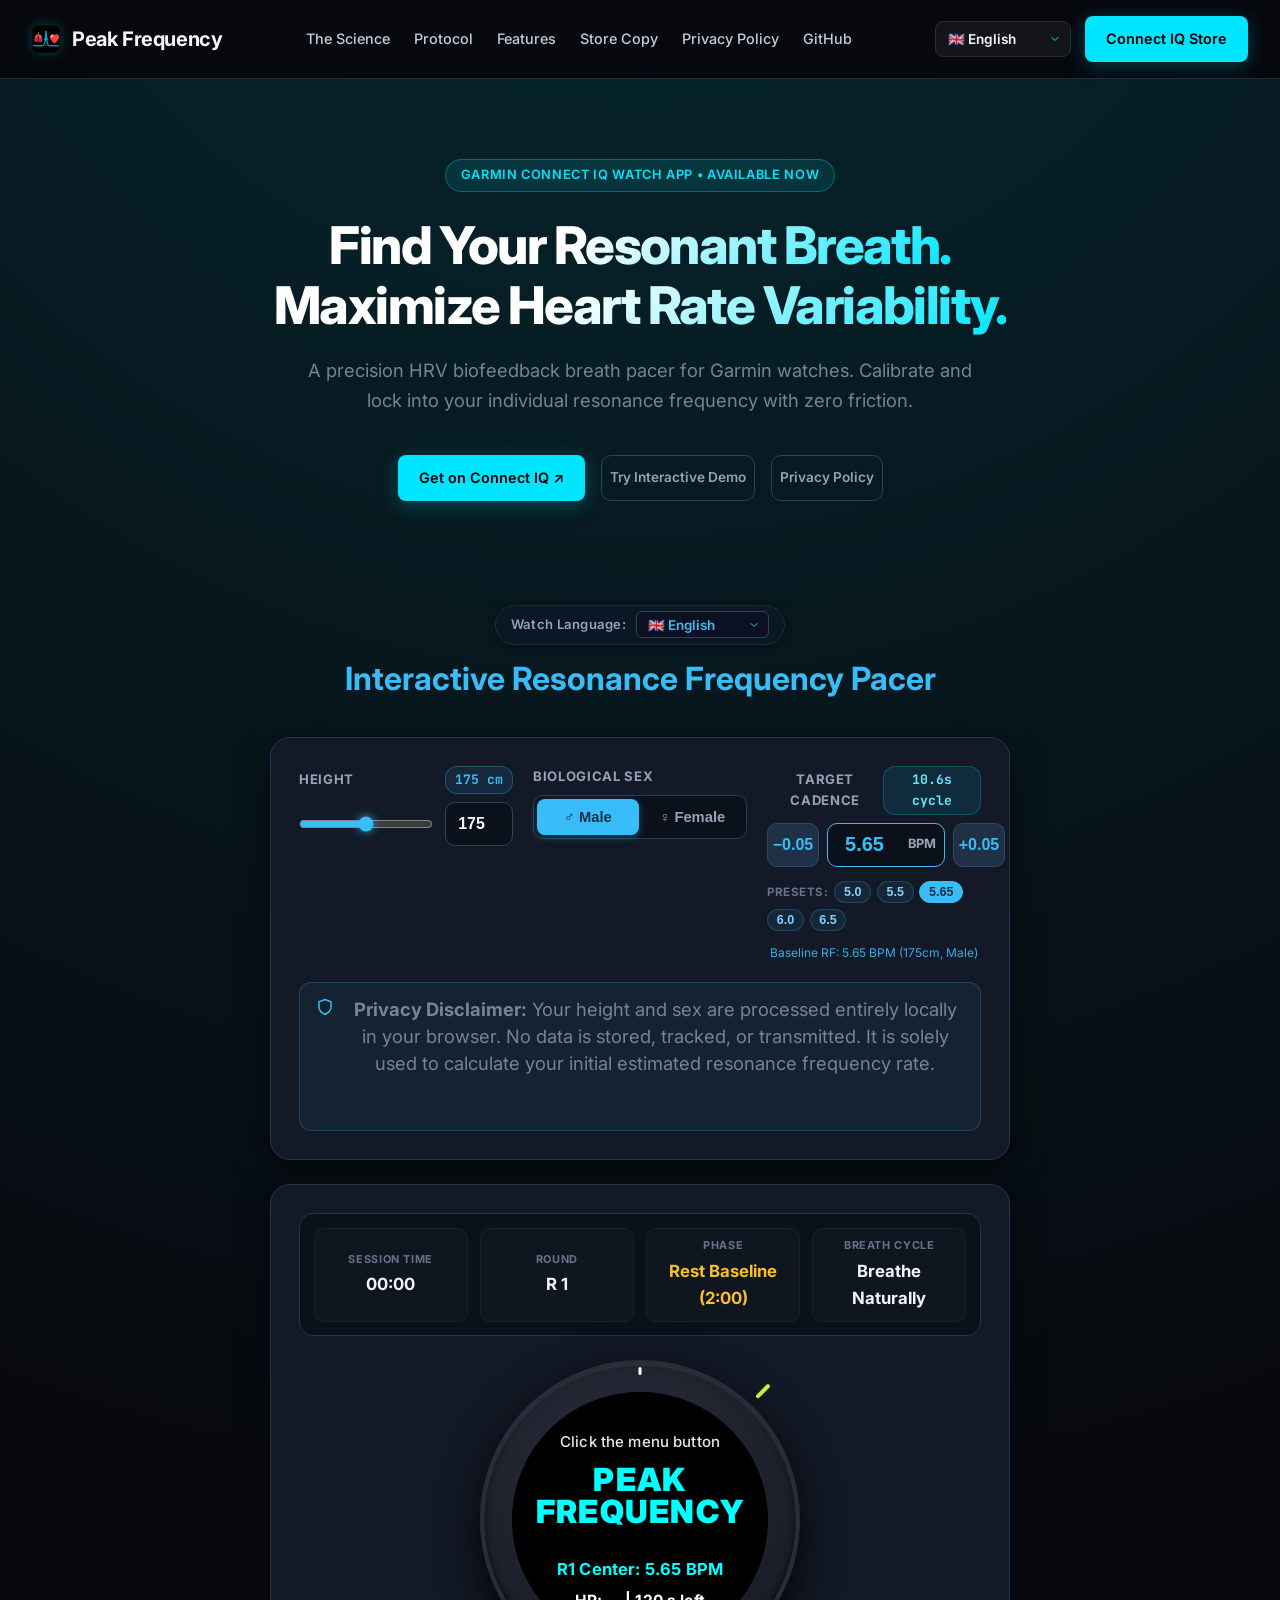
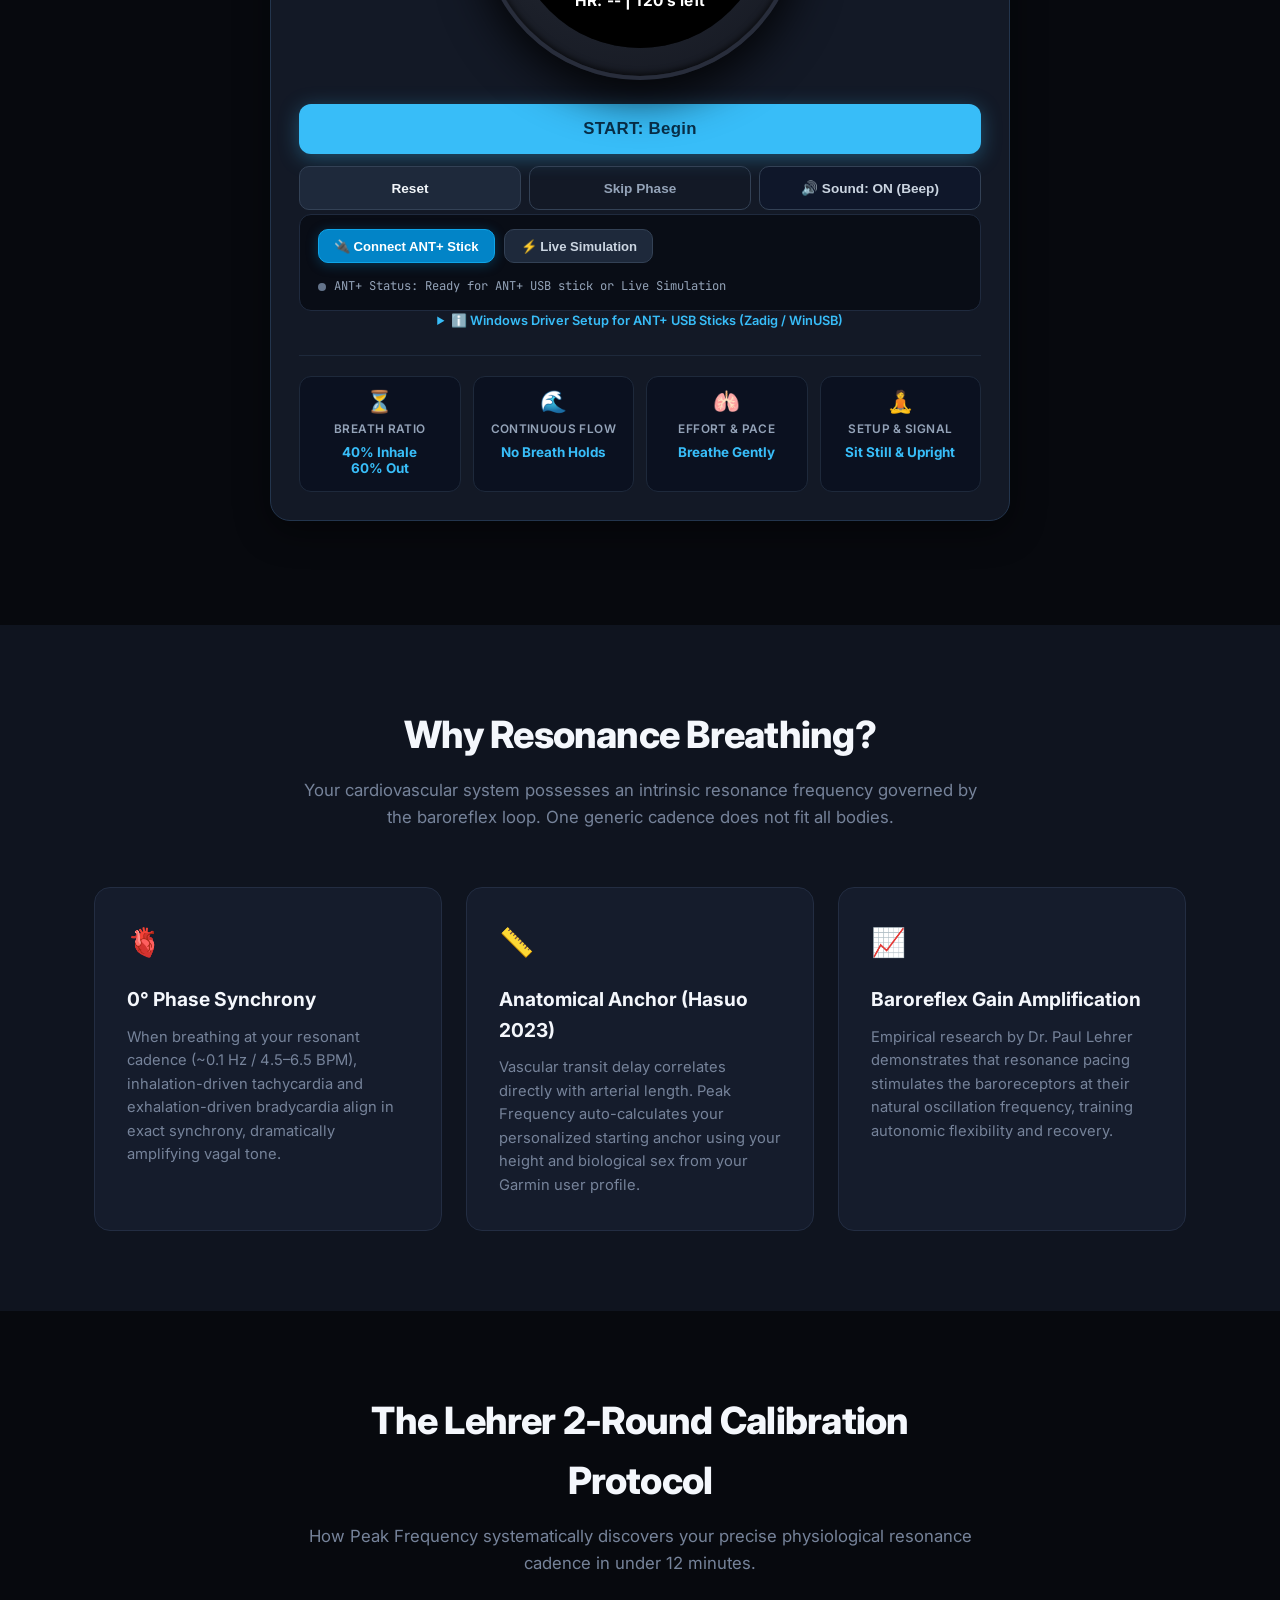
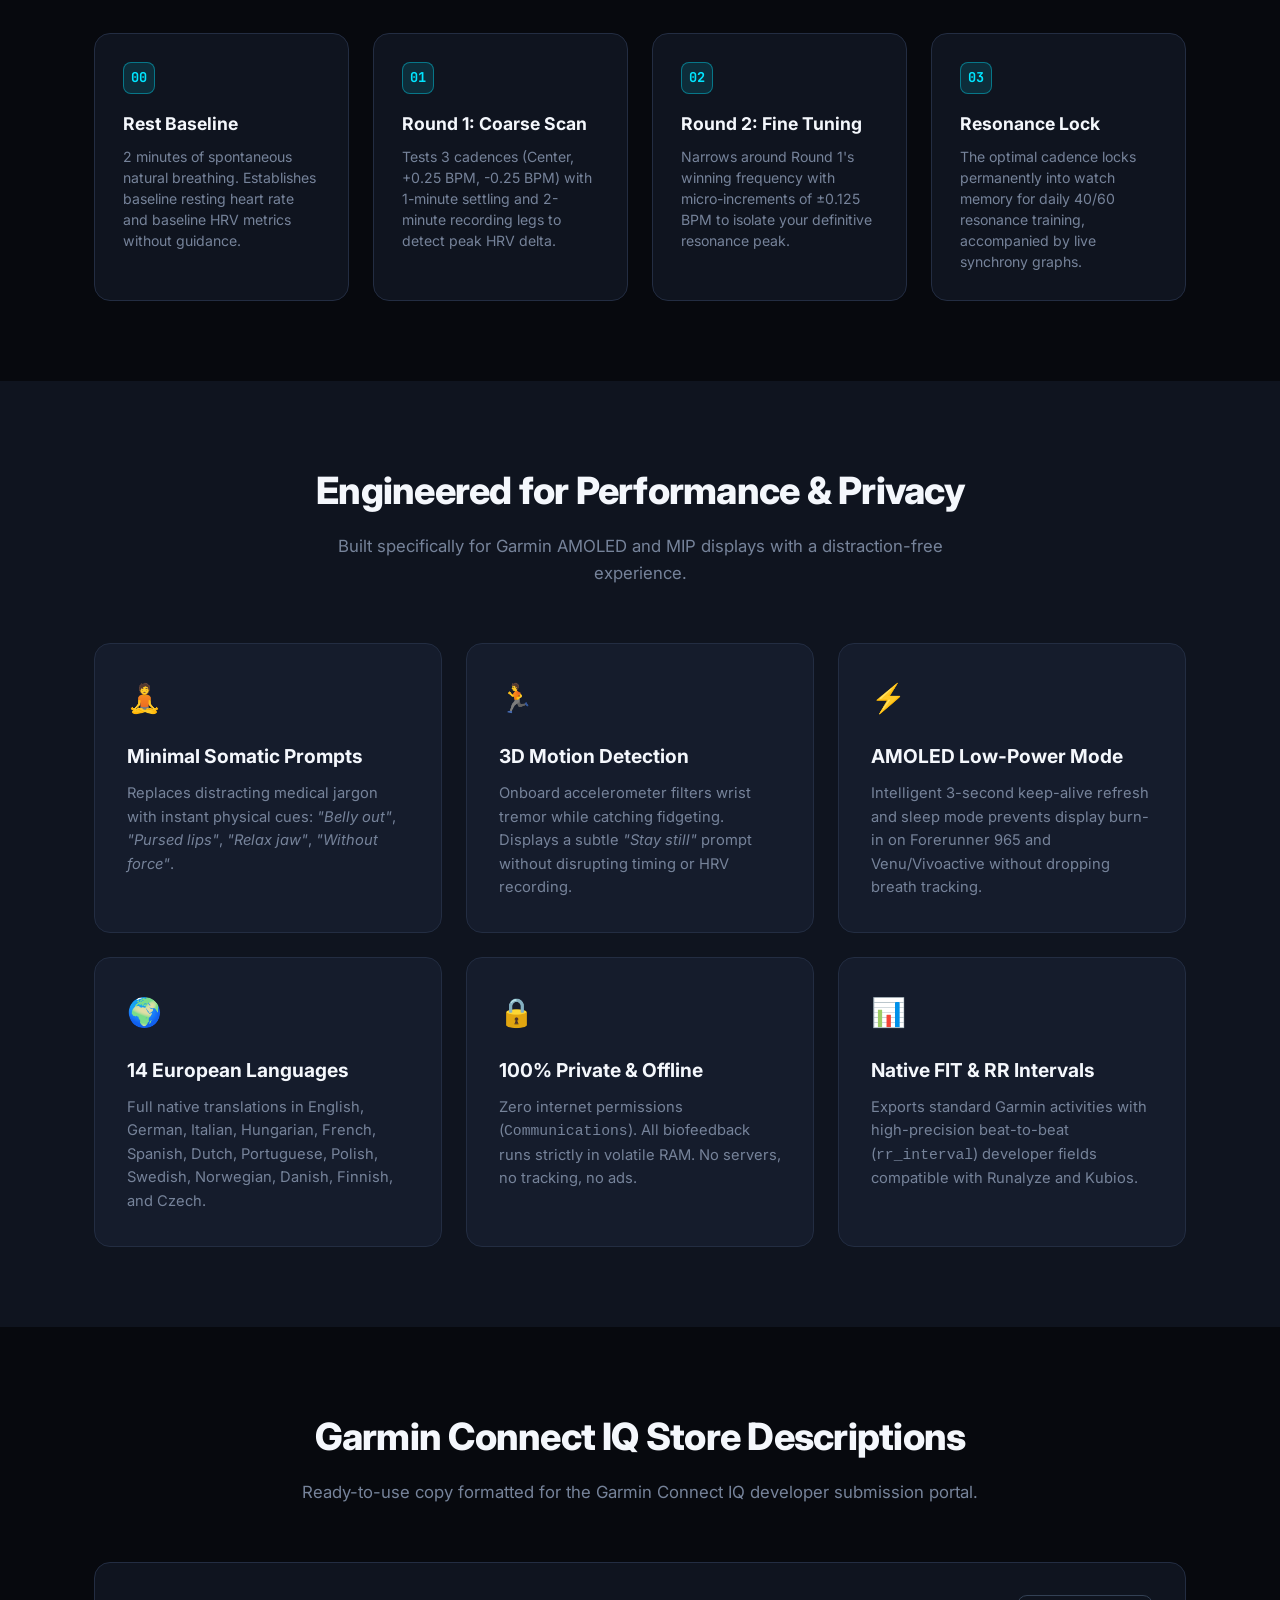
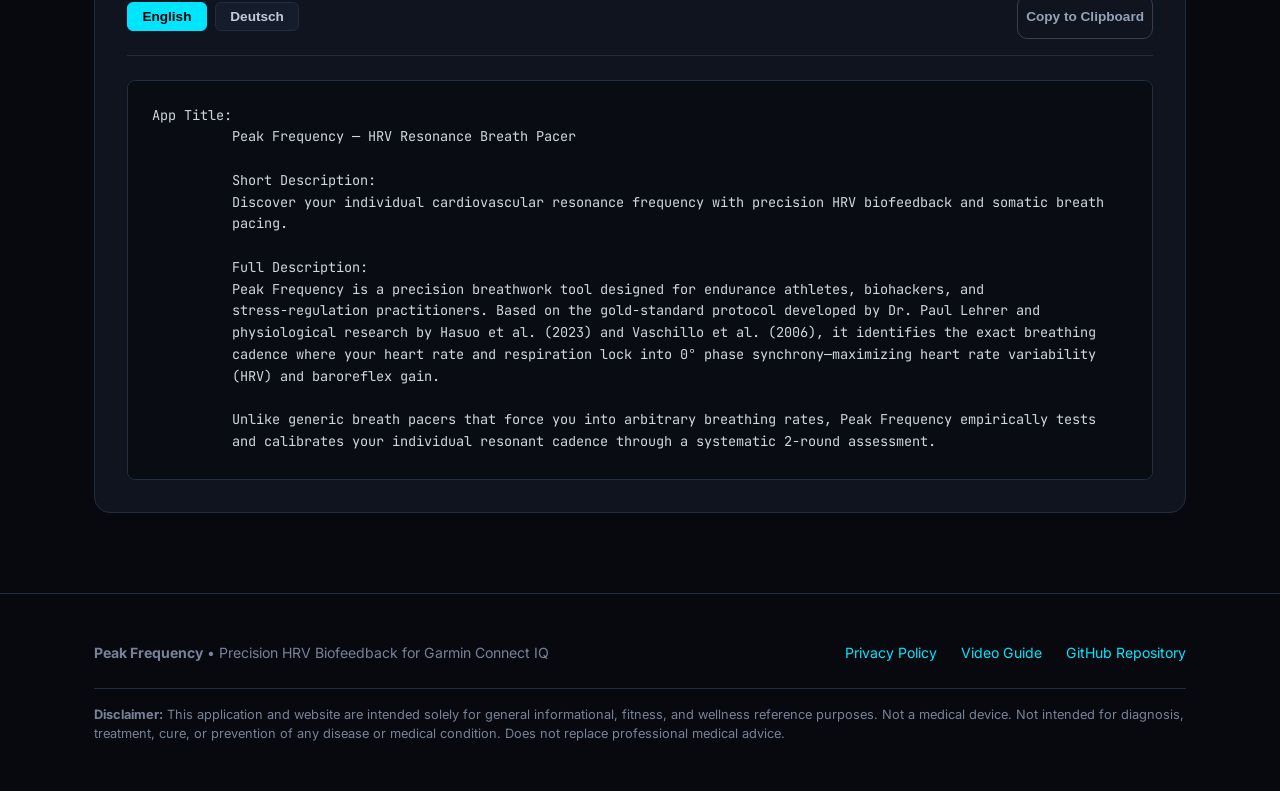
==== docs/index.html @ c74c6096 "update demo" ====
<!DOCTYPE html>
<html lang="en">

<head>
  <meta charset="UTF-8">
  <meta name="viewport" content="width=device-width, initial-scale=1.0">
  <title>Peak Frequency — HRV Resonance Breath Pacer for Garmin</title>
  <meta name="description"
    content="Discover your exact cardiovascular resonance breathing cadence with precision HRV biofeedback on your Garmin watch. Based on the Lehrer Protocol.">
  <link rel="icon" type="image/png" href="assets/app_icon_512x512.png">
  <meta property="og:title" content="Peak Frequency — HRV Resonance Breath Pacer for Garmin">
  <meta property="og:description"
    content="Discover your exact cardiovascular resonance breathing cadence with precision HRV biofeedback on your Garmin watch.">
  <meta property="og:image" content="assets/cover_image.png">
  <meta name="twitter:card" content="summary_large_image">
  <meta name="twitter:image" content="assets/cover_image.png">

  <link rel="preconnect" href="https://fonts.googleapis.com">
  <link rel="preconnect" href="https://fonts.gstatic.com" crossorigin>
  <link
    href="https://fonts.googleapis.com/css2?family=Inter:wght@300;400;500;600;700;800&family=JetBrains+Mono:wght@400;500;600&display=swap"
    rel="stylesheet">
  <script src="assets/translations.js"></script>

  <style>
    :root {
      --bg-dark: #07090e;
      --bg-surface: #0f141f;
      --bg-card: #151c2c;
      --border-subtle: #232d42;
      --border-accent: rgba(0, 229, 255, 0.3);
      --text-main: #c3ccdb;
      --text-heading: #f4f7fc;
      --text-muted: #76839a;
      --cyan: #00e5ff;
      --cyan-glow: rgba(0, 229, 255, 0.25);
      --amber: #ffaa00;
      --green: #00e676;
      --gradient-hero: radial-gradient(circle at 50% -20%, rgba(0, 229, 255, 0.15) 0%, rgba(7, 9, 14, 0) 70%);
    }

    * {
      box-sizing: border-box;
      margin: 0;
      padding: 0;
    }

    body {
      font-family: 'Inter', -apple-system, BlinkMacSystemFont, "Segoe UI", Roboto, sans-serif;
      background-color: var(--bg-dark);
      color: var(--text-main);
      line-height: 1.6;
      overflow-x: hidden;
    }

    a {
      color: var(--cyan);
      text-decoration: none;
      transition: all 0.2s ease;
    }

    a:hover {
      color: #80f2ff;
      text-decoration: underline;
    }

    /* Navigation */
    .navbar {
      position: sticky;
      top: 0;
      z-index: 100;
      backdrop-filter: blur(12px);
      background: rgba(7, 9, 14, 0.82);
      border-bottom: 1px solid var(--border-subtle);
      padding: 1rem 2rem;
      display: flex;
      justify-content: space-between;
      align-items: center;
    }

    .brand {
      display: flex;
      align-items: center;
      gap: 0.75rem;
      font-weight: 700;
      font-size: 1.25rem;
      color: var(--text-heading);
      letter-spacing: -0.02em;
    }

    .brand-icon {
      width: 28px;
      height: 28px;
      border-radius: 6px;
      display: block;
      object-fit: contain;
      box-shadow: 0 0 12px var(--cyan-glow);
    }

    .nav-links {
      display: flex;
      align-items: center;
      gap: 1.5rem;
      font-size: 0.9rem;
      font-weight: 500;
    }

    .nav-links a {
      color: var(--text-main);
    }

    .nav-links a:hover {
      color: var(--cyan);
      text-decoration: none;
    }

    .nav-actions {
      display: flex;
      align-items: center;
      gap: 0.85rem;
    }

    .lang-select-nav {
      background: rgba(255, 255, 255, 0.05);
      border: 1px solid var(--border-subtle);
      color: var(--text-heading);
      font-family: inherit;
      font-size: 0.85rem;
      font-weight: 600;
      padding: 0.55rem 1.8rem 0.55rem 0.75rem;
      border-radius: 8px;
      cursor: pointer;
      appearance: none;
      background-image: url("data:image/svg+xml,%3Csvg xmlns='http://www.w3.org/2000/svg' width='12' height='12' viewBox='0 0 24 24' fill='none' stroke='%2300e5ff' stroke-width='2' stroke-linecap='round' stroke-linejoin='round'%3E%3Cpath d='m6 9 6 6 6-6'/%3E%3C/svg%3E");
      background-repeat: no-repeat;
      background-position: right 0.6rem center;
      transition: all 0.2s ease;
    }

    .lang-select-nav:hover,
    .lang-select-nav:focus {
      border-color: var(--cyan);
      background-color: rgba(0, 229, 255, 0.08);
      outline: none;
    }

    .lang-select-nav option {
      background: #0f141f;
      color: #f1f5f9;
    }

    .btn {
      display: inline-flex;
      align-items: center;
      gap: 0.5rem;
      font-weight: 600;
      font-size: 0.9rem;
      padding: 0.65rem 1.25rem;
      border-radius: 8px;
      cursor: pointer;
      transition: all 0.2s ease;
      border: 1px solid transparent;
    }

    .btn-primary {
      background: var(--cyan);
      color: #000;
      box-shadow: 0 4px 20px var(--cyan-glow);
    }

    .btn-primary:hover {
      background: #4df0ff;
      transform: translateY(-1px);
      box-shadow: 0 6px 24px rgba(0, 229, 255, 0.4);
      color: #000;
      text-decoration: none;
    }

    .btn-outline {
      background: rgba(255, 255, 255, 0.04);
      border-color: var(--border-subtle);
      color: var(--text-heading);
    }

    .btn-outline:hover {
      background: rgba(255, 255, 255, 0.08);
      border-color: var(--cyan);
      color: #fff;
      text-decoration: none;
    }

    /* Container */
    .container {
      max-width: 1140px;
      margin: 0 auto;
      padding: 0 1.5rem;
    }

    /* Hero */
    .hero {
      position: relative;
      background: var(--gradient-hero);
      padding: 5rem 0 4rem 0;
      text-align: center;
    }

    .badge {
      display: inline-flex;
      align-items: center;
      gap: 0.5rem;
      background: rgba(0, 229, 255, 0.1);
      border: 1px solid rgba(0, 229, 255, 0.3);
      color: var(--cyan);
      padding: 0.35rem 0.9rem;
      border-radius: 20px;
      font-size: 0.8rem;
      font-weight: 600;
      text-transform: uppercase;
      letter-spacing: 0.05em;
      margin-bottom: 1.5rem;
    }

    .hero h1 {
      font-size: 3.25rem;
      font-weight: 800;
      line-height: 1.15;
      letter-spacing: -0.03em;
      color: var(--text-heading);
      margin-bottom: 1.25rem;
      max-width: 820px;
      margin-left: auto;
      margin-right: auto;
    }

    .hero h1 span {
      background: linear-gradient(135deg, #ffffff 40%, var(--cyan) 100%);
      -webkit-background-clip: text;
      -webkit-text-fill-color: transparent;
    }

    .hero p {
      font-size: 1.15rem;
      color: var(--text-muted);
      max-width: 680px;
      margin: 0 auto 2.5rem auto;
    }

    .hero-actions {
      display: flex;
      justify-content: center;
      gap: 1rem;
      flex-wrap: wrap;
      margin-bottom: 4rem;
    }

    /* Section Styling */
    section {
      padding: 5rem 0;
    }

    .section-header {
      text-align: center;
      max-width: 680px;
      margin: 0 auto 3.5rem auto;
    }

    .section-header h2 {
      font-size: 2.35rem;
      font-weight: 800;
      letter-spacing: -0.02em;
      color: var(--text-heading);
      margin-bottom: 0.75rem;
    }

    .section-header p {
      color: var(--text-muted);
      font-size: 1.05rem;
    }

    /* Features Grid */
    .grid {
      display: grid;
      grid-template-columns: repeat(auto-fit, minmax(320px, 1fr));
      gap: 1.5rem;
    }

    .card {
      background: var(--bg-card);
      border: 1px solid var(--border-subtle);
      border-radius: 16px;
      padding: 2rem;
      transition: all 0.25s ease;
      position: relative;
    }

    .card:hover {
      border-color: var(--border-accent);
      transform: translateY(-3px);
      box-shadow: 0 12px 30px rgba(0, 0, 0, 0.4);
    }

    .card-icon {
      font-size: 1.75rem;
      margin-bottom: 1.25rem;
      display: inline-block;
    }

    .card h3 {
      font-size: 1.2rem;
      font-weight: 700;
      color: var(--text-heading);
      margin-bottom: 0.65rem;
    }

    .card p {
      font-size: 0.92rem;
      color: var(--text-muted);
      line-height: 1.6;
    }

    /* Protocol Steps */
    .steps {
      display: grid;
      grid-template-columns: repeat(auto-fit, minmax(240px, 1fr));
      gap: 1.5rem;
      position: relative;
    }

    .step-card {
      background: var(--bg-surface);
      border: 1px solid var(--border-subtle);
      border-radius: 16px;
      padding: 1.75rem;
      position: relative;
    }

    .step-num {
      width: 32px;
      height: 32px;
      border-radius: 8px;
      background: rgba(0, 229, 255, 0.12);
      border: 1px solid rgba(0, 229, 255, 0.4);
      color: var(--cyan);
      font-family: 'JetBrains Mono', monospace;
      font-size: 0.85rem;
      font-weight: 700;
      display: flex;
      align-items: center;
      justify-content: center;
      margin-bottom: 1rem;
    }

    .step-card h3 {
      font-size: 1.1rem;
      font-weight: 700;
      color: var(--text-heading);
      margin-bottom: 0.5rem;
    }

    .step-card p {
      font-size: 0.88rem;
      color: var(--text-muted);
      line-height: 1.5;
    }

    /* Store Description Box */
    .store-box {
      background: var(--bg-surface);
      border: 1px solid var(--border-subtle);
      border-radius: 16px;
      padding: 2rem;
      margin-top: 2rem;
    }

    .tab-bar {
      display: flex;
      gap: 0.5rem;
      border-bottom: 1px solid var(--border-subtle);
      padding-bottom: 1rem;
      margin-bottom: 1.5rem;
      align-items: center;
      justify-content: space-between;
      flex-wrap: wrap;
    }

    .tab-buttons {
      display: flex;
      gap: 0.5rem;
    }

    .tab-btn {
      background: var(--bg-card);
      border: 1px solid var(--border-subtle);
      color: var(--text-main);
      padding: 0.4rem 0.9rem;
      border-radius: 6px;
      font-size: 0.85rem;
      font-weight: 600;
      cursor: pointer;
    }

    .tab-btn.active {
      background: var(--cyan);
      color: #000;
      border-color: var(--cyan);
    }

    .store-content {
      display: none;
      font-family: 'JetBrains Mono', monospace;
      font-size: 0.85rem;
      background: #090c13;
      padding: 1.5rem;
      border-radius: 8px;
      border: 1px solid var(--border-subtle);
      white-space: pre-wrap;
      max-height: 400px;
      overflow-y: auto;
      color: #d1d7e0;
    }

    .store-content.active {
      display: block;
    }

    /* Footer */
    footer {
      border-top: 1px solid var(--border-subtle);
      padding: 3rem 0;
      background: var(--bg-dark);
      font-size: 0.88rem;
      color: var(--text-muted);
    }

    .footer-grid {
      display: flex;
      justify-content: space-between;
      align-items: center;
      flex-wrap: wrap;
      gap: 1.5rem;
    }

    @media (max-width: 768px) {
      .hero {
        padding: 3.5rem 0 2.5rem 0;
      }

      .hero h1 {
        font-size: 2.15rem;
      }

      .container {
        padding: 0 1rem;
      }

      .navbar {
        padding: 0.85rem 1.25rem;
      }

      .nav-links {
        display: none;
      }

      .grid {
        grid-template-columns: 1fr;
      }

      .card {
        padding: 1.5rem;
      }
    }

    @media (max-width: 480px) {
      .hero {
        padding: 2.75rem 0 2rem 0;
      }

      .hero h1 {
        font-size: 1.8rem;
        line-height: 1.2;
      }

      .container {
        padding: 0 0.75rem;
      }

      .navbar {
        padding: 0.75rem 0.85rem;
      }

      .brand {
        font-size: 1.05rem;
        gap: 0.5rem;
      }

      .brand-icon {
        width: 24px;
        height: 24px;
      }

      .hero-actions {
        flex-direction: column;
        align-items: stretch;
        max-width: 320px;
        margin-left: auto;
        margin-right: auto;
        gap: 0.65rem;
        margin-bottom: 2.5rem;
      }

      .hero-actions .btn {
        justify-content: center;
        text-align: center;
        width: 100%;
      }
    }
  </style>
</head>

<body>

  <!-- Navbar -->
  <nav class="navbar">
    <div class="brand">
      <img src="assets/logo.svg" onerror="this.src='assets/app_icon_512x512.png'" alt="Peak Frequency Logo" class="brand-icon" width="28" height="28">
      <span>Peak Frequency</span>
    </div>
    <div class="nav-links">
      <a href="#science">The Science</a>
      <a href="#protocol">Protocol</a>
      <a href="#features">Features</a>
      <a href="#store-copy">Store Copy</a>
      <a href="privacy_policy.html" id="navPrivacyPolicy">Privacy Policy</a>
      <a href="https://github.com/mesw/PeakFrequency" target="_blank" rel="noopener noreferrer">GitHub</a>
    </div>
    <div class="nav-actions">
      <select id="globalLangSelect" class="lang-select-nav" aria-label="Select Language">
        <option value="en">🇬🇧 English</option>
        <option value="de">🇩🇪 Deutsch</option>
        <option value="es">🇪🇸 Español</option>
        <option value="fr">🇫🇷 Français</option>
        <option value="it">🇮🇹 Italiano</option>
        <option value="nl">🇳🇱 Nederlands</option>
        <option value="pl">🇵🇱 Polski</option>
        <option value="pt">🇵🇹 Português</option>
        <option value="sv">🇸🇪 Svenska</option>
        <option value="da">🇩🇰 Dansk</option>
        <option value="nb">🇳🇴 Norsk</option>
        <option value="fi">🇫🇮 Suomi</option>
        <option value="cs">🇨🇿 Čeština</option>
        <option value="hu">🇭🇺 Magyar</option>
      </select>
      <a href="https://apps.garmin.com/apps/174cda32-a42a-43b4-8b07-658ddda48d92?tid=0" class="btn btn-primary"
        target="_blank" rel="noopener noreferrer">
        Connect IQ Store
      </a>
    </div>
  </nav>

  <!-- Hero Section -->
  <section class="hero">
    <div class="container">
      <div class="badge">Garmin Connect IQ Watch App • Available Now</div>
      <h1><span id="heroTitleMain">Find Your Resonant Breath.</span><br><span id="heroTitleSub">Maximize Heart Rate Variability.</span></h1>
      <p id="heroDesc">
        A precision HRV biofeedback breath pacer for Garmin watches. Calibrate and lock into your individual resonance
        frequency with zero friction.
      </p>

      <div class="hero-actions">
        <a href="https://apps.garmin.com/apps/174cda32-a42a-43b4-8b07-658ddda48d92?tid=0" class="btn btn-primary"
          id="btnGetConnectIq" target="_blank" rel="noopener noreferrer">
          Get on Connect IQ ↗
        </a>
        <a href="#demo" class="btn btn-outline" id="btnTryDemo">Try Interactive Demo</a>
        <a href="privacy_policy.html" class="btn btn-outline" id="btnPrivacyPolicy">Privacy Policy</a>
      </div>

      <!-- Interactive Watch Pacer Simulation (Garmin UI Clone) -->
      <!-- ======================================================== -->
      <!-- INTERACTIVE PACER DEMO (Garmin Protocol: 2m Rest / 2m Pace) -->
      <!-- ======================================================== -->
      <section id="demo" class="demo-section">
        <div class="demo-container">
          <div class="demo-header">
            <div class="demo-lang-selector-bar">
              <label for="demoLangSelect" id="lblWatchLanguage">Watch Language:</label>
              <select id="demoLangSelect" class="demo-lang-select" aria-label="Select Demo Watch Language">
                <option value="en">🇬🇧 English</option>
                <option value="de">🇩🇪 Deutsch</option>
                <option value="es">🇪🇸 Español</option>
                <option value="fr">🇫🇷 Français</option>
                <option value="it">🇮🇹 Italiano</option>
                <option value="nl">🇳🇱 Nederlands</option>
                <option value="pl">🇵🇱 Polski</option>
                <option value="pt">🇵🇹 Português</option>
                <option value="sv">🇸🇪 Svenska</option>
                <option value="da">🇩🇰 Dansk</option>
                <option value="nb">🇳🇴 Norsk</option>
                <option value="fi">🇫🇮 Suomi</option>
                <option value="cs">🇨🇿 Čeština</option>
                <option value="hu">🇭🇺 Magyar</option>
              </select>
            </div>
            <h2 id="demoTitle">Interactive Resonance Frequency Pacer</h2>
            <!-- <p class="subtitle" id="demoSubtitle">Experience the exact protocol from the Garmin Connect IQ app</p> -->
          </div>

          <!-- Parameter Setup Card -->
          <div class="demo-card setup-card">
            <div class="setup-grid">
              <!-- Height Input -->
              <div class="form-group">
                <div class="form-label-row">
                  <label for="userHeight" id="lblUserHeight">Height</label>
                  <span class="value-chip" id="heightBadge"><span id="heightVal">175</span> cm</span>
                </div>
                <div class="input-row">
                  <input type="range" id="userHeight" min="130" max="220" value="175" class="slider"
                    aria-label="Height in centimeters">
                  <input type="number" id="userHeightNum" min="130" max="220" value="175" class="num-input"
                    aria-label="Height number in centimeters">
                </div>
              </div>

              <!-- Sex Input with Mobile-Friendly Segmented Switch -->
              <div class="form-group">
                <div class="form-label-row">
                  <label for="userSex" id="lblUserSex">Biological Sex</label>
                </div>
                <div class="segmented-control" role="group" aria-label="Biological Sex">
                  <button type="button" class="seg-btn active" data-val="male" id="sexMaleBtn">♂ Male</button>
                  <button type="button" class="seg-btn" data-val="female" id="sexFemaleBtn">♀ Female</button>
                </div>
                <select id="userSex" class="styled-select sr-only" aria-hidden="true" tabindex="-1">
                  <option value="male" selected>Male</option>
                  <option value="female">Female</option>
                </select>
              </div>

              <!-- Target BPM Control with 0.05 step & Quick Presets -->
              <div class="form-group bpm-form-group">
                <div class="form-label-row">
                  <label for="targetBpm" id="lblTargetCadence">Target Pacing Rate</label>
                  <span class="value-chip chip-cyan" id="cycleSecHint">10.6s cycle</span>
                </div>
                <div class="bpm-control-row">
                  <button type="button" class="step-btn" id="bpmMinus" aria-label="Decrease BPM by 0.05">−0.05</button>
                  <div class="bpm-input-wrapper">
                    <input type="number" id="targetBpm" min="3.50" max="9.00" step="0.05" value="5.65" class="bpm-input"
                      aria-label="Target BPM">
                    <span class="bpm-unit">BPM</span>
                  </div>
                  <button type="button" class="step-btn" id="bpmPlus" aria-label="Increase BPM by 0.05">+0.05</button>
                </div>
                <!-- Quick Cadence Presets for 1-tap mobile selection -->
                <div class="presets-row" role="group" aria-label="Quick Cadence Presets">
                  <span class="presets-label" id="lblPresets">Presets:</span>
                  <button type="button" class="preset-chip" data-bpm="5.00">5.0</button>
                  <button type="button" class="preset-chip" data-bpm="5.50">5.5</button>
                  <button type="button" class="preset-chip active" data-bpm="5.65">5.65</button>
                  <button type="button" class="preset-chip" data-bpm="6.00">6.0</button>
                  <button type="button" class="preset-chip" data-bpm="6.50">6.5</button>
                </div>
                <small class="estimated-tag" id="estimatedTag">Estimated from body metrics</small>
              </div>
            </div>

            <!-- Privacy Disclaimer -->
            <div class="privacy-disclaimer">
              <svg class="privacy-icon" viewBox="0 0 24 24" width="18" height="18" fill="none" stroke="currentColor"
                stroke-width="2">
                <path d="M12 22s8-4 8-10V5l-8-3-8 3v7c0 6 8 10 8 10z" />
              </svg>
              <p><strong id="privacyDisclaimerTitle">Privacy Disclaimer:</strong> <span id="privacyDisclaimerBody">Your height and sex are processed entirely locally in your
                browser. No data is stored, tracked, or transmitted. It is solely used to calculate your initial
                estimated resonance frequency rate.</span></p>
            </div>
          </div>

          <!-- Pacer Display Card -->
          <div class="demo-card pacer-card">
            <!-- Session Telemetry (Mobile-Optimized Balanced Grid) -->
            <div class="telemetry-bar">
              <div class="telemetry-item">
                <span class="telemetry-label" id="lblSessionTime">SESSION TIME</span>
                <span class="telemetry-val" id="totalTimeDisplay">00:00</span>
              </div>
              <div class="telemetry-item">
                <span class="telemetry-label" id="lblRound">ROUND</span>
                <span class="telemetry-val" id="roundDisplay">Round 1</span>
              </div>
              <div class="telemetry-item">
                <span class="telemetry-label" id="lblPhase">PHASE</span>
                <span class="telemetry-val phase-badge" id="phaseDisplay">Rest (2:00)</span>
              </div>
              <div class="telemetry-item">
                <span class="telemetry-label" id="lblBreathCycle">BREATH CYCLE</span>
                <span class="telemetry-val" id="cycleDisplay">-- / --</span>
              </div>
            </div>

            <!-- Garmin Smartwatch Hardware Simulation & AMOLED Pacer Display -->
            <div class="watch-chassis-wrap">
              <div class="watch-bezel" id="watchBezel">
                <!-- Bezel Hardware Accent Notches -->
                <div class="bezel-tick bezel-tick-12" title="12 o'clock bezel notch"></div>
                <div class="bezel-tick bezel-tick-start" title="START button accent notch"></div>

                <!-- Pure Black AMOLED Display -->
                <div class="watch-screen" id="watchScreen">
                  <!-- Line 1: Coaching Hint (Directly above directive) -->
                  <div class="watch-hint" id="watchHint">Through nose</div>

                  <!-- Line 2: Pacer Directive (BREATHE IN / BREATHE OUT) -->
                  <div class="watch-directive" id="watchDirective">BREATHE IN</div>

                  <!-- Line 3: Horizontal Capsule Progress Bar (Hidden during idle & rest baseline) -->
                  <div class="watch-bar-track" id="watchBarTrack" style="display: none;">
                    <div class="watch-bar-fill" id="watchBarFill" style="width: 0%;"></div>
                  </div>

                  <!-- Line 4: Round & Target Cadence -->
                  <div class="watch-cadence" id="watchCadence">R1 Center: 5.65 BPM</div>

                  <!-- Line 5: Live Telemetry (HR & Stage Seconds Left) -->
                  <div class="watch-telemetry" id="watchTelemetry">HR: -- | 120 s left</div>
                </div>
              </div>
            </div>

            <!-- Control Buttons (Thumb-First Ergonomic Layout with Zero Layout Shift) -->
            <div class="pacer-actions">
              <button type="button" class="btn-action-primary" id="btnStartPause">
                <span id="btnStartPauseText">Start Session</span>
              </button>
              <div class="secondary-actions">
                <button type="button" class="btn-secondary" id="btnReset">Reset</button>
                <button type="button" class="btn-outline" id="btnSkipPhase"
                  title="Skip to next phase (Rest ↔ Paced)">Skip Phase</button>
                <button type="button" class="btn-icon" id="btnAudioToggle" title="Toggle audio and vibration cues">
                  <span id="audioIcon">🔊 Cues ON</span>
                </button>
              </div>
            </div>

            <!-- Integrated ANT+ Sensor Bar -->
            <div class="ant-sensor-bar">
              <div class="ant-sensor-actions">
                <button type="button" class="btn-ant-connect" id="btnConnectAnt">
                  <span id="btnConnectAntText">🔌 Connect ANT+ Stick</span>
                </button>
                <button type="button" class="btn-ant-simulate" id="btnSimulateAnt">
                  <span id="btnSimulateText">⚡ Live Simulation</span>
                </button>
              </div>
              <div class="ant-sensor-status" id="antStatusContainer">
                <span class="status-indicator" id="antStatusDot"></span>
                <span id="lblAntStatus" class="ant-status-text">ANT+ Status: Ready for ANT+ USB stick or Live
                  Simulation</span>
              </div>
            </div>

            <!-- Windows Zadig / WebUSB Connection Hint (Always Visible) -->
            <div class="ant-setup-hint">
              <details>
                <summary id="driverSetupSummary">ℹ️ Windows Driver Setup for ANT+ USB Sticks (Zadig / WinUSB)
                </summary>
                <p id="driverSetupDetails">On Windows, ANT+ USB sticks use a locked driver by default. To
                  enable direct WebUSB access in Chrome/Edge, open <a href="https://zadig.akeo.ie/" target="_blank"
                    rel="noopener">Zadig</a>, select <em>Options → List All Devices</em>, select your ANT USB stick,
                  choose <strong>WinUSB</strong> as target driver, and click <em>Replace Driver</em>. (Mac &amp; Linux
                  connect out-of-the-box).</p>
              </details>
            </div>

            <!-- Collapsible Live ANT+ Charts & Biometrics Section (Hidden until connected) -->
            <div class="ant-charts-collapse" id="antChartsCollapse" style="display: none;">
              <!-- Header with Live Badge, Title, and Export Button -->
              <div class="ant-charts-header">
                <div class="ant-title-group">
                  <div class="ant-title-row">
                    <span class="ant-badge" id="antBadge">ANT+ WebUSB</span>
                    <h4 id="antCardHeading">Live ANT+ Monitoring &amp; Superimposed Waveform</h4>
                  </div>
                  <p class="ant-subtitle" id="antSubtitle">Real-time beat-by-beat RR interval deframing &amp; 0°
                    respiration phase synchrony</p>
                </div>
                <div class="ant-collapse-actions">
                  <button type="button" class="btn-ant-export" id="btnExportJsonl"
                    title="Export RR &amp; Respiration Session Log as JSONL">
                    <span id="btnExportJsonlText">📥 Export JSONL</span>
                  </button>
                </div>
              </div>

              <!-- Real-Time Metric Badges -->
              <div class="ant-metrics-bar">
                <div class="ant-metric-pill">
                  <span class="metric-lbl" id="lblHrTitle">Heart Rate</span>
                  <span class="metric-num hr-num" id="valHR">-- <small>BPM</small></span>
                </div>
                <div class="ant-metric-pill">
                  <span class="metric-lbl" id="lblRrTitle">RR Interval</span>
                  <span class="metric-num rr-num" id="valRR">-- <small>ms</small></span>
                </div>
                <div class="ant-metric-pill">
                  <span class="metric-lbl" id="lblRmssdTitle">RMSSD</span>
                  <span class="metric-num rmssd-num" id="valRMSSD">-- <small>ms</small></span>
                </div>
                <div class="ant-metric-pill">
                  <span class="metric-lbl" id="lblPhaseTitle">Phase Coherence</span>
                  <span class="metric-num phase-num" id="valPhaseLag">-- <small>ms lag</small></span>
                </div>
              </div>

              <!-- Primary Hero Graph: Breathing Curve Superimposed with RR Signal -->
              <div class="graph-container">
                <div class="graph-header">
                  <div class="graph-title-row">
                    <span class="graph-icon">📈</span>
                    <h4 id="graphSyncTitle">HR vs Resp (Resonance Phase Synchrony)</h4>
                  </div>
                  <div class="graph-legend">
                    <span class="legend-item"><span class="legend-line cyan"></span> <span id="legendBreath">Cyan:
                        Respiration (Paced)</span></span>
                    <span class="legend-item"><span class="legend-line red"></span> <span id="legendRR">Red: RR Interval
                        / HR</span></span>
                  </div>
                </div>
                <div class="canvas-wrapper">
                  <canvas id="syncCanvas" width="700" height="210" class="live-canvas"></canvas>
                  <div class="canvas-watermark" id="canvasWatermark">RESONANCE PHASE SYNCHRONY • 0° LOCK</div>
                </div>
              </div>

              <!-- Secondary Multi-Metric Sparklines (HR, RR, RMSSD) -->
              <div class="sparklines-grid">
                <div class="sparkline-card">
                  <div class="sparkline-label">
                    <span class="sparkline-color hr"></span>
                    <span id="sparkHrLabel">Heart Rate (40–160 BPM)</span>
                  </div>
                  <canvas id="sparkHrCanvas" width="220" height="75" class="spark-canvas"></canvas>
                </div>
                <div class="sparkline-card">
                  <div class="sparkline-label">
                    <span class="sparkline-color rr"></span>
                    <span id="sparkRrLabel">RR Intervals (300–1500 ms)</span>
                  </div>
                  <canvas id="sparkRrCanvas" width="220" height="75" class="spark-canvas"></canvas>
                </div>
                <div class="sparkline-card">
                  <div class="sparkline-label">
                    <span class="sparkline-color rmssd"></span>
                    <span id="sparkRmssdLabel">RMSSD Vagotonia (0–120 ms)</span>
                  </div>
                  <canvas id="sparkRmssdCanvas" width="220" height="75" class="spark-canvas"></canvas>
                </div>
              </div>
            </div>

            <!-- Technique Guidance Rules -->
            <div class="technique-rules-container">
              <div class="technique-grid">
                <div class="tech-card">
                  <div class="tech-icon">⏳</div>
                  <div class="tech-label" id="techRatioTitle">Breath Ratio</div>
                  <div class="tech-val" id="techRatioDir">40% Inhale / 60% Out</div>
                </div>
                <div class="tech-card">
                  <div class="tech-icon">🌊</div>
                  <div class="tech-label" id="techFlowTitle">Continuous Flow</div>
                  <div class="tech-val" id="techFlowDir">No Breath Holds</div>
                </div>
                <div class="tech-card">
                  <div class="tech-icon">🫁</div>
                  <div class="tech-label" id="techEffortTitle">Effort &amp; Pace</div>
                  <div class="tech-val" id="techEffortDir">Breathe Gently</div>
                </div>
                <div class="tech-card">
                  <div class="tech-icon">🧘</div>
                  <div class="tech-label" id="techSignalTitle">Setup &amp; Signal</div>
                  <div class="tech-val" id="techSignalDir">Sit Still &amp; Upright</div>
                </div>
              </div>
            </div>
          </div>
        </div>
      </section>

      <!-- Pacer Styles -->
      <style>
        .sr-only {
          position: absolute;
          width: 1px;
          height: 1px;
          padding: 0;
          margin: -1px;
          overflow: hidden;
          clip: rect(0, 0, 0, 0);
          white-space: nowrap;
          border: 0;
        }

        .demo-section {
          padding: 2.5rem 0.5rem;
          color: #f1f5f9;
          font-family: inherit;
        }

        .demo-container {
          max-width: 740px;
          margin: 0 auto;
          display: flex;
          flex-direction: column;
          gap: 1.5rem;
        }

        .demo-header {
          text-align: center;
          margin-bottom: 0.5rem;
        }

        .demo-header h2 {
          font-size: 2rem;
          margin-bottom: 0.4rem;
          color: #38bdf8;
          line-height: 1.25;
        }

        .demo-header .subtitle {
          color: #94a3b8;
          font-size: 0.98rem;
        }

        .demo-lang-selector-bar {
          display: inline-flex;
          align-items: center;
          gap: 0.65rem;
          background: rgba(15, 23, 42, 0.7);
          border: 1px solid #1e293b;
          border-radius: 9999px;
          padding: 0.35rem 0.95rem;
          margin-bottom: 0.85rem;
          box-shadow: 0 2px 10px rgba(0, 0, 0, 0.3);
        }

        .demo-lang-selector-bar label {
          font-size: 0.82rem;
          font-weight: 600;
          color: #94a3b8;
          letter-spacing: 0.02em;
        }

        .demo-lang-select {
          background: #0b1120;
          border: 1px solid #334155;
          color: #38bdf8;
          font-family: inherit;
          font-size: 0.84rem;
          font-weight: 600;
          border-radius: 6px;
          padding: 0.28rem 1.65rem 0.28rem 0.65rem;
          cursor: pointer;
          appearance: none;
          background-image: url("data:image/svg+xml,%3Csvg xmlns='http://www.w3.org/2000/svg' width='12' height='12' viewBox='0 0 24 24' fill='none' stroke='%2338bdf8' stroke-width='2' stroke-linecap='round' stroke-linejoin='round'%3E%3Cpath d='m6 9 6 6 6-6'/%3E%3C/svg%3E");
          background-repeat: no-repeat;
          background-position: right 0.5rem center;
          transition: all 0.2s ease;
        }

        .demo-lang-select:hover,
        .demo-lang-select:focus {
          border-color: #38bdf8;
          outline: none;
        }

        .demo-card {
          background: #131926;
          border: 1px solid #23354d;
          border-radius: 20px;
          padding: 1.75rem;
          box-shadow: 0 10px 35px rgba(0, 0, 0, 0.45);
        }

        .setup-grid {
          display: grid;
          grid-template-columns: repeat(auto-fit, minmax(200px, 1fr));
          gap: 1.25rem;
          margin-bottom: 1.25rem;
        }

        .form-group {
          display: flex;
          flex-direction: column;
          gap: 0.5rem;
        }

        .form-label-row {
          display: flex;
          justify-content: space-between;
          align-items: center;
        }

        .form-group label {
          font-size: 0.82rem;
          font-weight: 700;
          text-transform: uppercase;
          letter-spacing: 0.05em;
          color: #94a3b8;
        }

        .value-chip {
          font-family: 'JetBrains Mono', monospace;
          font-size: 0.82rem;
          font-weight: 700;
          color: #38bdf8;
          background: rgba(56, 189, 248, 0.1);
          border: 1px solid rgba(56, 189, 248, 0.28);
          padding: 0.15rem 0.55rem;
          border-radius: 12px;
        }

        .value-chip.chip-cyan {
          color: #67e8f9;
          background: rgba(6, 182, 212, 0.12);
          border-color: rgba(6, 182, 212, 0.3);
        }

        .input-row {
          display: flex;
          align-items: center;
          gap: 0.75rem;
        }

        .slider {
          flex: 1;
          height: 10px;
          border-radius: 5px;
          background: #1e293b;
          accent-color: #38bdf8;
          cursor: pointer;
          touch-action: pan-y;
        }

        .slider::-webkit-slider-thumb {
          width: 24px;
          height: 24px;
          border-radius: 50%;
          background: #38bdf8;
          border: 2px solid #0b111a;
          box-shadow: 0 0 10px rgba(56, 189, 248, 0.7);
          cursor: pointer;
        }

        .num-input {
          width: 68px;
          min-height: 44px;
          background: #0b111a;
          border: 1px solid #334155;
          color: #f8fafc;
          border-radius: 10px;
          font-size: 16px;
          /* Prevents auto-zoom on iOS */
          font-weight: 700;
          text-align: center;
        }

        .segmented-control {
          display: flex;
          background: #0b111a;
          border: 1px solid #2d3b4e;
          border-radius: 10px;
          padding: 3px;
          gap: 3px;
          min-height: 44px;
        }

        .seg-btn {
          flex: 1;
          border: none;
          background: transparent;
          color: #94a3b8;
          font-size: 0.92rem;
          font-weight: 600;
          border-radius: 8px;
          cursor: pointer;
          transition: all 0.18s ease;
          display: flex;
          align-items: center;
          justify-content: center;
          user-select: none;
        }

        .seg-btn.active {
          background: #38bdf8;
          color: #082f49;
          font-weight: 700;
          box-shadow: 0 2px 8px rgba(56, 189, 248, 0.35);
        }

        .bpm-control-row {
          display: flex;
          align-items: center;
          gap: 0.5rem;
        }

        .bpm-input-wrapper {
          display: flex;
          align-items: center;
          justify-content: center;
          background: #0b111a;
          border: 1px solid #38bdf8;
          border-radius: 10px;
          padding: 0 0.5rem;
          flex: 1;
          min-height: 44px;
        }

        .bpm-input {
          width: 72px;
          background: transparent;
          border: none;
          color: #38bdf8;
          font-weight: 800;
          font-size: 1.25rem;
          text-align: center;
          outline: none;
        }

        .bpm-unit {
          font-size: 0.8rem;
          color: #94a3b8;
          font-weight: 700;
        }

        .step-btn {
          min-width: 52px;
          min-height: 44px;
          background: #203147;
          border: 1px solid #334763;
          color: #38bdf8;
          font-weight: 800;
          font-size: 1rem;
          border-radius: 10px;
          cursor: pointer;
          transition: all 0.15s ease;
          display: flex;
          align-items: center;
          justify-content: center;
          user-select: none;
        }

        .step-btn:active {
          background: #38bdf8;
          color: #082f49;
          transform: scale(0.96);
        }

        .presets-row {
          display: flex;
          align-items: center;
          gap: 0.35rem;
          flex-wrap: wrap;
          margin-top: 0.4rem;
        }

        .presets-label {
          font-size: 0.72rem;
          font-weight: 700;
          color: #64748b;
          text-transform: uppercase;
          letter-spacing: 0.05em;
        }

        .preset-chip {
          background: rgba(56, 189, 248, 0.08);
          border: 1px solid rgba(56, 189, 248, 0.22);
          color: #7dd3fc;
          border-radius: 14px;
          padding: 0.2rem 0.55rem;
          font-size: 0.78rem;
          font-weight: 600;
          cursor: pointer;
          transition: all 0.15s ease;
        }

        .preset-chip:active,
        .preset-chip.active {
          background: #38bdf8;
          color: #082f49;
          font-weight: 700;
          border-color: #38bdf8;
        }

        .estimated-tag {
          font-size: 0.75rem;
          color: #38bdf8;
          opacity: 0.9;
          margin-top: 0.2rem;
        }

        .privacy-disclaimer {
          display: flex;
          align-items: flex-start;
          gap: 0.75rem;
          background: rgba(56, 189, 248, 0.06);
          border: 1px solid rgba(56, 189, 248, 0.22);
          border-radius: 12px;
          padding: 0.85rem 1rem;
          font-size: 0.82rem;
          line-height: 1.45;
          color: #cbd5e1;
        }

        .privacy-icon {
          flex-shrink: 0;
          stroke: #38bdf8;
          margin-top: 2px;
        }

        /* Telemetry Bar */
        .telemetry-bar {
          display: grid;
          grid-template-columns: repeat(4, 1fr);
          gap: 0.75rem;
          background: #0b111a;
          border: 1px solid #23354d;
          border-radius: 14px;
          padding: 0.85rem;
          margin-bottom: 1.5rem;
        }

        .telemetry-item {
          display: flex;
          flex-direction: column;
          align-items: center;
          justify-content: center;
          background: rgba(255, 255, 255, 0.025);
          border: 1px solid rgba(255, 255, 255, 0.04);
          border-radius: 10px;
          padding: 0.55rem 0.35rem;
        }

        .telemetry-label {
          font-size: 0.68rem;
          font-weight: 700;
          letter-spacing: 0.06em;
          color: #64748b;
          margin-bottom: 0.2rem;
        }

        .telemetry-val {
          font-size: 1.05rem;
          font-weight: 700;
          color: #f1f5f9;
        }

        .phase-badge {
          color: #fbbf24;
        }

        .phase-badge.paced {
          color: #38bdf8;
        }

        /* Garmin Smartwatch Hardware Simulation & AMOLED Display */
        .watch-chassis-wrap {
          display: flex;
          justify-content: center;
          align-items: center;
          margin: 1.5rem 0;
          position: relative;
        }

        .watch-bezel {
          width: 320px;
          height: 320px;
          max-width: 86vw;
          max-height: 86vw;
          aspect-ratio: 1 / 1;
          border-radius: 50%;
          background: radial-gradient(circle at 45% 35%, #2a2f3d 0%, #1c202a 60%, #13161f 100%);
          border: 4px solid #282d3b;
          box-shadow:
            0 16px 45px rgba(0, 0, 0, 0.85),
            inset 0 1px 2px rgba(255, 255, 255, 0.14),
            inset 0 -2px 6px rgba(0, 0, 0, 0.7);
          position: relative;
          display: flex;
          align-items: center;
          justify-content: center;
          box-sizing: border-box;
          user-select: none;
        }

        /* 12 O'clock Top White Bezel Tick Mark */
        .bezel-tick-12 {
          position: absolute;
          top: 3px;
          left: 50%;
          transform: translateX(-50%);
          width: 3px;
          height: 8px;
          background: #ffffff;
          border-radius: 2px;
          z-index: 10;
        }

        /* ~45° (1:45-2:00) START Button Accent Lime-Green Tick Mark */
        .bezel-tick-start {
          position: absolute;
          top: 18px;
          right: 32px;
          width: 3.5px;
          height: 18px;
          background: #c6f135;
          border-radius: 2px;
          transform: rotate(45deg);
          transform-origin: center center;
          z-index: 10;
        }

        /* AMOLED Circular Display Screen */
        .watch-screen {
          width: 82%;
          height: 82%;
          border-radius: 50%;
          background: #000000;
          box-shadow: inset 0 0 10px rgba(0, 0, 0, 0.95);
          position: relative;
          overflow: hidden;
          box-sizing: border-box;
          user-select: none;
        }

        /* Line 1: Coaching Hint */
        .watch-hint {
          position: absolute;
          top: 16%;
          left: 0;
          width: 100%;
          text-align: center;
          font-size: 15px;
          font-weight: 500;
          letter-spacing: 0.01em;
          color: #ffffff;
          font-family: 'Inter', -apple-system, BlinkMacSystemFont, "Segoe UI", Roboto, sans-serif;
          line-height: 1.2;
          user-select: none;
          transition: color 0.3s ease;
        }

        /* Line 2: Pacer Directive */
        .watch-directive {
          position: absolute;
          top: 28%;
          left: 0;
          width: 100%;
          text-align: center;
          font-size: 32px;
          font-weight: 900;
          letter-spacing: 0.04em;
          text-transform: uppercase;
          line-height: 1;
          color: #00ffff;
          font-family: 'Inter', -apple-system, BlinkMacSystemFont, "Segoe UI", Roboto, sans-serif;
          user-select: none;
          transition: color 0.2s ease;
        }

        .watch-directive.exhale {
          color: #ff9800;
        }

        .watch-directive.rest {
          color: #fbbf24;
          font-size: 24px;
        }

        /* Line 3: Horizontal Capsule Progress Bar */
        .watch-bar-track {
          position: absolute;
          top: 48%;
          left: 19%;
          width: 62%;
          height: 14px;
          transform: translateY(-50%);
          border-radius: 7px;
          background: #222226;
          overflow: hidden;
        }

        .watch-bar-fill {
          height: 100%;
          width: 0%;
          border-radius: 7px;
          background: #00ffff;
          transition: width 0.04s linear, background-color 0.2s ease;
          will-change: width;
        }

        .watch-bar-fill.exhale {
          background: #ff9800;
        }

        /* Line 4: Cadence Info */
        .watch-cadence {
          position: absolute;
          top: 64%;
          left: 0;
          width: 100%;
          text-align: center;
          font-size: 16.5px;
          font-weight: 700;
          color: #00ffff;
          letter-spacing: 0.01em;
          font-family: 'Inter', -apple-system, BlinkMacSystemFont, "Segoe UI", Roboto, sans-serif;
          user-select: none;
        }

        /* Line 5: Live Telemetry */
        .watch-telemetry {
          position: absolute;
          top: 77%;
          left: 0;
          width: 100%;
          text-align: center;
          font-size: 15.5px;
          font-weight: 700;
          color: #ffffff;
          letter-spacing: 0.01em;
          font-family: 'Inter', -apple-system, BlinkMacSystemFont, "Segoe UI", Roboto, sans-serif;
          user-select: none;
        }

        /* Ergonomic Actions */
        .pacer-actions {
          display: flex;
          flex-direction: column;
          gap: 0.75rem;
          width: 100%;
          margin-top: 1rem;
        }

        .btn-action-primary {
          width: 100%;
          min-height: 50px;
          border-radius: 12px;
          border: none;
          background: #38bdf8;
          color: #082f49;
          font-size: 1.05rem;
          font-weight: 800;
          letter-spacing: 0.02em;
          cursor: pointer;
          box-shadow: 0 4px 20px rgba(56, 189, 248, 0.35);
          transition: all 0.2s ease;
          display: flex;
          align-items: center;
          justify-content: center;
          user-select: none;
        }

        .btn-action-primary:active {
          transform: translateY(1px);
        }

        .btn-action-primary.paused {
          background: #fbbf24;
          color: #451a03;
          box-shadow: 0 4px 20px rgba(251, 191, 36, 0.35);
        }

        .secondary-actions {
          display: grid;
          grid-template-columns: repeat(3, 1fr);
          gap: 0.5rem;
          width: 100%;
        }

        .btn-secondary,
        .btn-outline,
        .btn-icon {
          min-height: 44px;
          padding: 0.65rem 0.5rem;
          border-radius: 10px;
          font-size: 0.85rem;
          font-weight: 600;
          cursor: pointer;
          transition: all 0.15s ease;
          display: flex;
          align-items: center;
          justify-content: center;
          text-align: center;
          user-select: none;
        }

        .btn-secondary {
          background: #1e293b;
          color: #f1f5f9;
          border: 1px solid #334155;
        }

        .btn-secondary:hover {
          background: #334155;
        }

        .btn-outline {
          background: transparent;
          color: #94a3b8;
          border: 1px solid #334155;
        }

        .btn-outline:hover {
          color: #f1f5f9;
          border-color: #64748b;
        }

        .btn-icon {
          background: #0f172a;
          border: 1px solid #334155;
          color: #cbd5e1;
        }

        .cue-indicators {
          display: flex;
          justify-content: center;
          align-items: center;
          gap: 0.5rem;
          flex-wrap: wrap;
          margin-top: 0.25rem;
        }

        .cue-badge {
          font-size: 0.72rem;
          color: #94a3b8;
          background: rgba(255, 255, 255, 0.035);
          border: 1px solid rgba(255, 255, 255, 0.06);
          border-radius: 10px;
          padding: 0.2rem 0.55rem;
        }

        /* Technique Rules Grid (Garmin Stage 3 Pre-Pacing Prompts) */
        .technique-rules-container {
          margin-top: 1.5rem;
          padding-top: 1.25rem;
          border-top: 1px solid #1e293b;
        }

        .tech-header {
          display: flex;
          align-items: center;
          gap: 0.75rem;
          margin-bottom: 0.9rem;
        }

        .tech-badge {
          font-size: 0.72rem;
          font-weight: 700;
          letter-spacing: 0.05em;
          text-transform: uppercase;
          color: #38bdf8;
          background: rgba(56, 189, 248, 0.12);
          border: 1px solid rgba(56, 189, 248, 0.25);
          border-radius: 6px;
          padding: 0.2rem 0.5rem;
        }

        .tech-header h3 {
          font-size: 0.95rem;
          font-weight: 700;
          color: #f1f5f9;
          margin: 0;
        }

        .technique-grid {
          display: grid;
          grid-template-columns: repeat(4, 1fr);
          gap: 0.75rem;
        }

        .tech-card {
          background: #0b1120;
          border: 1px solid #1e293b;
          border-radius: 12px;
          padding: 0.85rem 0.65rem;
          text-align: center;
          display: flex;
          flex-direction: column;
          align-items: center;
          gap: 0.3rem;
          transition: border-color 0.2s ease, transform 0.2s ease;
        }

        .tech-card:hover {
          border-color: #38bdf8;
          transform: translateY(-2px);
        }

        .tech-icon {
          font-size: 1.35rem;
          line-height: 1;
          margin-bottom: 0.15rem;
        }

        .tech-label {
          font-size: 0.74rem;
          font-weight: 600;
          color: #94a3b8;
          text-transform: uppercase;
          letter-spacing: 0.03em;
        }

        .tech-val {
          font-size: 0.84rem;
          font-weight: 700;
          color: #38bdf8;
          line-height: 1.25;
          white-space: pre-line;
        }

        /* Integrated ANT+ Sensor Bar */
        .ant-sensor-bar {
          width: 100%;
          display: flex;
          justify-content: space-between;
          align-items: center;
          flex-wrap: wrap;
          gap: 0.85rem;
          padding: 0.85rem 1.1rem;
          background: #090d16;
          border: 1px solid #1f2a3e;
          border-radius: 12px;
          margin-top: 0.25rem;
          box-sizing: border-box;
        }

        .ant-sensor-actions {
          display: flex;
          gap: 0.6rem;
          flex-wrap: wrap;
          align-items: center;
        }

        .ant-sensor-status {
          display: flex;
          align-items: center;
          gap: 0.55rem;
          font-family: 'JetBrains Mono', monospace;
          font-size: 0.76rem;
          color: #94a3b8;
          max-width: 100%;
        }

        .ant-status-text {
          overflow: hidden;
          text-overflow: ellipsis;
          white-space: nowrap;
        }

        /* Collapsible Live ANT+ Charts & Biometrics Section */
        .ant-charts-collapse {
          width: 100%;
          display: flex;
          flex-direction: column;
          gap: 1.25rem;
          margin-top: 0.5rem;
          padding: 1.25rem 0 0.5rem 0;
          border-top: 1px dashed #1e293b;
          box-sizing: border-box;
          animation: antFadeIn 0.3s cubic-bezier(0.16, 1, 0.3, 1);
        }

        @keyframes antFadeIn {
          from {
            opacity: 0;
            transform: translateY(-8px);
          }

          to {
            opacity: 1;
            transform: translateY(0);
          }
        }

        .ant-charts-header {
          display: flex;
          justify-content: space-between;
          align-items: flex-start;
          flex-wrap: wrap;
          gap: 1rem;
          padding-bottom: 0.5rem;
        }

        .ant-collapse-actions {
          display: flex;
          align-items: center;
        }

        .ant-title-group {
          display: flex;
          flex-direction: column;
          gap: 0.35rem;
        }

        .ant-title-row {
          display: flex;
          align-items: center;
          gap: 0.65rem;
          flex-wrap: wrap;
        }

        .ant-badge {
          font-size: 0.72rem;
          font-weight: 800;
          letter-spacing: 0.05em;
          text-transform: uppercase;
          color: #10b981;
          background: rgba(16, 185, 129, 0.12);
          border: 1px solid rgba(16, 185, 129, 0.3);
          border-radius: 6px;
          padding: 0.2rem 0.55rem;
        }

        .ant-charts-header h4 {
          font-size: 1.15rem;
          font-weight: 800;
          color: #f1f5f9;
          margin: 0;
        }

        .ant-subtitle {
          font-size: 0.84rem;
          color: #94a3b8;
          margin: 0;
        }

        .btn-ant-connect,
        .btn-ant-simulate,
        .btn-ant-export {
          padding: 0.55rem 0.95rem;
          border-radius: 10px;
          font-size: 0.82rem;
          font-weight: 700;
          cursor: pointer;
          transition: all 0.18s ease;
          display: flex;
          align-items: center;
          gap: 0.4rem;
          user-select: none;
        }

        .btn-ant-connect {
          background: #0284c7;
          color: #ffffff;
          border: 1px solid #0ea5e9;
          box-shadow: 0 2px 12px rgba(2, 132, 199, 0.35);
        }

        .btn-ant-connect:hover {
          background: #0369a1;
        }

        .btn-ant-connect.active {
          background: #10b981;
          border-color: #34d399;
          color: #064e3b;
          box-shadow: 0 2px 12px rgba(16, 185, 129, 0.4);
        }

        .btn-ant-simulate {
          background: #1e293b;
          color: #cbd5e1;
          border: 1px solid #334155;
        }

        .btn-ant-simulate:hover {
          background: #334155;
          color: #f8fafc;
        }

        .btn-ant-simulate.active {
          background: rgba(245, 158, 11, 0.18);
          border-color: #f59e0b;
          color: #fbbf24;
        }

        .btn-ant-export {
          background: transparent;
          color: #94a3b8;
          border: 1px solid #334155;
        }

        .btn-ant-export:hover {
          color: #f1f5f9;
          border-color: #64748b;
        }

        /* Metrics bar */
        .ant-metrics-bar {
          display: grid;
          grid-template-columns: repeat(4, 1fr);
          gap: 0.75rem;
        }

        .ant-metric-pill {
          background: #0b1120;
          border: 1px solid #1e293b;
          border-radius: 12px;
          padding: 0.75rem 0.85rem;
          display: flex;
          flex-direction: column;
          gap: 0.2rem;
        }

        .metric-lbl {
          font-size: 0.72rem;
          font-weight: 600;
          color: #94a3b8;
          text-transform: uppercase;
          letter-spacing: 0.04em;
        }

        .metric-num {
          font-size: 1.25rem;
          font-weight: 800;
          font-family: 'JetBrains Mono', monospace;
          line-height: 1.1;
        }

        .metric-num small {
          font-size: 0.75rem;
          font-weight: 600;
          color: #94a3b8;
          font-family: inherit;
        }

        .hr-num {
          color: #f43f5e;
        }

        .rr-num {
          color: #00e5ff;
        }

        .rmssd-num {
          color: #10b981;
        }

        .phase-num {
          color: #fbbf24;
        }

        .ant-debug-bar {
          font-family: 'JetBrains Mono', monospace;
          font-size: 0.76rem;
          color: #94a3b8;
          background: #090d16;
          border: 1px solid #1a2234;
          border-radius: 8px;
          padding: 0.45rem 0.75rem;
          display: flex;
          align-items: center;
          gap: 0.5rem;
          overflow-x: auto;
          white-space: nowrap;
        }

        .status-indicator {
          width: 8px;
          height: 8px;
          border-radius: 50%;
          background: #64748b;
          flex-shrink: 0;
          transition: background-color 0.2s ease, box-shadow 0.2s ease;
        }

        .status-indicator.active {
          background: #10b981;
          box-shadow: 0 0 10px #10b981;
        }

        .status-indicator.sim {
          background: #f59e0b;
          box-shadow: 0 0 10px #f59e0b;
        }

        /* Superimposed Hero Graph */
        .graph-container {
          background: #090d16;
          border: 1px solid #1f2a3e;
          border-radius: 14px;
          padding: 1rem 1.15rem;
          display: flex;
          flex-direction: column;
          gap: 0.75rem;
        }

        .graph-header {
          display: flex;
          justify-content: space-between;
          align-items: center;
          flex-wrap: wrap;
          gap: 0.5rem;
        }

        .graph-title-row {
          display: flex;
          align-items: center;
          gap: 0.5rem;
        }

        .graph-title-row h4 {
          font-size: 0.95rem;
          font-weight: 700;
          color: #f1f5f9;
          margin: 0;
        }

        .graph-legend {
          display: flex;
          align-items: center;
          gap: 1.25rem;
          font-size: 0.76rem;
          font-weight: 600;
        }

        .legend-item {
          display: flex;
          align-items: center;
          gap: 0.4rem;
          color: #cbd5e1;
        }

        .legend-line {
          width: 16px;
          height: 3px;
          border-radius: 2px;
        }

        .legend-line.cyan {
          background: #00e5ff;
          box-shadow: 0 0 8px rgba(0, 229, 255, 0.6);
        }

        .legend-line.red {
          background: #ff3366;
          box-shadow: 0 0 8px rgba(255, 51, 102, 0.6);
        }

        .canvas-wrapper {
          position: relative;
          width: 100%;
          border-radius: 10px;
          overflow: hidden;
          background: #05080f;
          border: 1px solid #151d2c;
        }

        .live-canvas {
          width: 100%;
          height: 210px;
          display: block;
        }

        .canvas-watermark {
          position: absolute;
          bottom: 8px;
          right: 12px;
          font-family: 'JetBrains Mono', monospace;
          font-size: 0.65rem;
          color: rgba(255, 255, 255, 0.15);
          letter-spacing: 0.08em;
          user-select: none;
          pointer-events: none;
        }

        /* Sparklines Grid */
        .sparklines-grid {
          display: grid;
          grid-template-columns: repeat(3, 1fr);
          gap: 0.75rem;
        }

        .sparkline-card {
          background: #090d16;
          border: 1px solid #1f2a3e;
          border-radius: 12px;
          padding: 0.65rem 0.75rem;
          display: flex;
          flex-direction: column;
          gap: 0.35rem;
        }

        .sparkline-label {
          display: flex;
          align-items: center;
          gap: 0.4rem;
          font-size: 0.72rem;
          font-weight: 700;
          color: #94a3b8;
          text-transform: uppercase;
          letter-spacing: 0.03em;
        }

        .sparkline-color {
          width: 8px;
          height: 8px;
          border-radius: 2px;
        }

        .sparkline-color.hr {
          background: #f43f5e;
        }

        .sparkline-color.rr {
          background: #00e5ff;
        }

        .sparkline-color.rmssd {
          background: #10b981;
        }

        .spark-canvas {
          width: 100%;
          height: 75px;
          display: block;
          border-radius: 6px;
          background: #05080f;
        }

        .ant-setup-hint {
          font-size: 0.8rem;
          color: #94a3b8;
        }

        .ant-setup-hint summary {
          cursor: pointer;
          font-weight: 600;
          color: #38bdf8;
          user-select: none;
        }

        .ant-setup-hint p {
          margin-top: 0.5rem;
          line-height: 1.45;
          padding: 0.65rem 0.85rem;
          background: #090d16;
          border: 1px solid #1a2234;
          border-radius: 8px;
        }

        /* Mobile Adjustments */
        @media (max-width: 640px) {
          .demo-section {
            padding: 1.5rem 0.25rem;
          }

          .demo-card {
            padding: 1.25rem 0.9rem;
            border-radius: 16px;
          }

          .setup-grid {
            grid-template-columns: 1fr;
            gap: 1.15rem;
          }

          .telemetry-bar {
            grid-template-columns: repeat(2, 1fr);
            gap: 0.55rem;
            padding: 0.65rem;
          }

          .technique-grid {
            grid-template-columns: repeat(2, 1fr);
            gap: 0.65rem;
          }

          .ant-sensor-bar {
            flex-direction: column;
            align-items: stretch;
            gap: 0.65rem;
            padding: 0.75rem;
          }

          .ant-sensor-actions {
            width: 100%;
          }

          .ant-sensor-status {
            justify-content: center;
            font-size: 0.72rem;
            white-space: normal;
            text-align: center;
          }

          .ant-charts-header {
            flex-direction: column;
            align-items: stretch;
            gap: 0.65rem;
          }

          .ant-metrics-bar {
            grid-template-columns: repeat(2, 1fr);
          }

          .sparklines-grid {
            grid-template-columns: 1fr;
          }

          .btn-ant-connect,
          .btn-ant-simulate,
          .btn-ant-export {
            flex: 1 1 auto;
            justify-content: center;
          }

          .watch-chassis-wrap {
            margin: 1.25rem 0;
          }

          .watch-bezel {
            width: min(290px, 84vw);
            height: min(290px, 84vw);
          }

          .bezel-tick-start {
            top: 16px;
            right: 28px;
            height: 16px;
          }

          .watch-directive {
            font-size: 28px;
          }

          .watch-hint {
            font-size: 13.5px;
          }

          .watch-cadence {
            font-size: 15px;
          }

          .watch-telemetry {
            font-size: 14px;
          }
        }

        @media (max-width: 380px) {
          .secondary-actions {
            grid-template-columns: 1fr 1fr;
          }

          .btn-icon {
            grid-column: span 2;
          }

          .bpm-control-row {
            flex-wrap: wrap;
          }
        }
      </style>

      <!-- Pacer Logic Script (Enhanced with Mobile Haptics & Screen Wake Lock) -->
      <script>
        (function () {
          // --- Constants & Config ---
          const PHASE_REST_SEC = 120;  // 2 Minutes Rest
          const PHASE_PACE_SEC = 120;  // 2 Minutes Paced Breathing

          // --- State Variables ---
          let isRunning = false;
          let currentPhase = 'REST';   // 'REST' | 'PACE'
          let roundNumber = 1;
          let totalElapsedSec = 0;
          let phaseRemainingSec = PHASE_REST_SEC;
          let cuesEnabled = true;
          let antRunning = false;
          let isSimulatingAnt = false;
          let currentHR = 0;

          function getActiveHRDisplay() {
            if ((antRunning || isSimulatingAnt) && currentHR > 0) {
              return currentHR;
            }
            return '--';
          }

          // Animation & Timer handles
          let timerInterval = null;
          let animFrameId = null;
          let phaseStartTime = null;
          let lastAnimTimestamp = null;
          let breathPhase = 0.0;

          // Screen Wake Lock API handle
          let wakeLock = null;

          // Web Audio Context (synthesized cues)
          let audioCtx = null;

          // --- DOM Elements ---
          const userHeightSlider = document.getElementById('userHeight');
          const userHeightNum = document.getElementById('userHeightNum');
          const heightValText = document.getElementById('heightVal');
          const userSexSelect = document.getElementById('userSex');
          const sexMaleBtn = document.getElementById('sexMaleBtn');
          const sexFemaleBtn = document.getElementById('sexFemaleBtn');
          const targetBpmInput = document.getElementById('targetBpm');
          const bpmMinusBtn = document.getElementById('bpmMinus');
          const bpmPlusBtn = document.getElementById('bpmPlus');
          const estimatedTag = document.getElementById('estimatedTag');
          const cycleSecHint = document.getElementById('cycleSecHint');
          const presetChips = document.querySelectorAll('.preset-chip');

          const totalTimeDisplay = document.getElementById('totalTimeDisplay');
          const roundDisplay = document.getElementById('roundDisplay');
          const phaseDisplay = document.getElementById('phaseDisplay');
          const cycleDisplay = document.getElementById('cycleDisplay');

          const watchBezel = document.getElementById('watchBezel');
          const watchScreen = document.getElementById('watchScreen');
          const watchHint = document.getElementById('watchHint');
          const watchDirective = document.getElementById('watchDirective');
          const watchBarTrack = document.getElementById('watchBarTrack');
          const watchBarFill = document.getElementById('watchBarFill');
          const watchCadence = document.getElementById('watchCadence');
          const watchTelemetry = document.getElementById('watchTelemetry');

          // Internationalization (i18n) Selectors & Labels
          const globalLangSelect = document.getElementById('globalLangSelect');
          const demoLangSelect = document.getElementById('demoLangSelect');
          const heroTitleMain = document.getElementById('heroTitleMain');
          const heroTitleSub = document.getElementById('heroTitleSub');
          const heroDesc = document.getElementById('heroDesc');
          const demoTitle = document.getElementById('demoTitle');
          const demoSubtitle = document.getElementById('demoSubtitle');
          const btnGetConnectIq = document.getElementById('btnGetConnectIq');
          const btnTryDemo = document.getElementById('btnTryDemo');
          const btnPrivacyPolicy = document.getElementById('btnPrivacyPolicy');
          const navPrivacyPolicy = document.getElementById('navPrivacyPolicy');
          const footerPrivacyPolicy = document.getElementById('footerPrivacyPolicy');
          const lblWatchLanguage = document.getElementById('lblWatchLanguage');
          const lblUserHeight = document.getElementById('lblUserHeight');
          const lblUserSex = document.getElementById('lblUserSex');
          const lblTargetCadence = document.getElementById('lblTargetCadence');
          const lblPresets = document.getElementById('lblPresets');
          const lblSessionTime = document.getElementById('lblSessionTime');
          const lblRound = document.getElementById('lblRound');
          const lblPhase = document.getElementById('lblPhase');
          const lblBreathCycle = document.getElementById('lblBreathCycle');
          const privacyDisclaimerTitle = document.getElementById('privacyDisclaimerTitle');
          const privacyDisclaimerBody = document.getElementById('privacyDisclaimerBody');
          const techRatioTitle = document.getElementById('techRatioTitle');
          const techRatioDir = document.getElementById('techRatioDir');
          const techFlowTitle = document.getElementById('techFlowTitle');
          const techFlowDir = document.getElementById('techFlowDir');
          const techEffortTitle = document.getElementById('techEffortTitle');
          const techEffortDir = document.getElementById('techEffortDir');
          const techSignalTitle = document.getElementById('techSignalTitle');
          const techSignalDir = document.getElementById('techSignalDir');

          let currentLang = 'en';
          let s = (window.PEAK_I18N && window.PEAK_I18N['en'] && window.PEAK_I18N['en'].strings) || {};

          // Authentic Somatic Coaching Hints from Garmin strings.xml
          let INHALE_HINTS = [
            'Through nose',
            'Easily into belly',
            'Normal, shallow',
            'Quiet, relaxed',
            'Belly out',
            'Chest still'
          ];
          let EXHALE_HINTS = [
            'Relax shoulders',
            'Pursed lips',
            'Stay shallow',
            'Relax jaw',
            'Gently',
            'Without force'
          ];
          let somaticHintIndex = 0;

          const btnStartPause = document.getElementById('btnStartPause');
          const btnStartPauseText = document.getElementById('btnStartPauseText');
          const btnReset = document.getElementById('btnReset');
          const btnSkipPhase = document.getElementById('btnSkipPhase');
          const btnAudioToggle = document.getElementById('btnAudioToggle');
          const audioIcon = document.getElementById('audioIcon');

          // --- Mobile Screen Wake Lock API ---
          async function requestWakeLock() {
            if ('wakeLock' in navigator) {
              try {
                wakeLock = await navigator.wakeLock.request('screen');
                wakeLock.addEventListener('release', () => {
                  wakeLock = null;
                });
              } catch (err) { }
            }
          }

          function releaseWakeLock() {
            if (wakeLock) {
              wakeLock.release().catch(() => { });
              wakeLock = null;
            }
          }

          // --- Mobile Vibration / Haptic Feedback ---
          function triggerHaptic(pattern) {
            if (!cuesEnabled) return;
            if ('vibrate' in navigator) {
              try {
                navigator.vibrate(pattern);
              } catch (e) { }
            }
          }

          // --- Organic Noise-Based Shepard Glissando (Pure Breath, Zero Siren Tone) ---
          let breathMasterGain = null;
          let noiseSource = null;
          let noiseBuffer = null;

          // 1. Natural Breath Formant Noise Path (Airy base layer)
          let formantFilter = null;
          let formantGain = null;

          // 2. Shepard Resonant Noise Filter Bank (7 Octave-Spaced Resonant Bands on Noise)
          const SHEPARD_BANDS = 7;
          const SHEPARD_BASE_FREQ = 80;    // 80 Hz up to ~5.1 kHz
          const SHEPARD_CENTER_FREQ = 640; // Sweet spot of vocal/breath warmth
          const SHEPARD_SIGMA = 1.5;
          let shepardFilterNodes = []; // { filter, gain }
          let shepardNoiseMasterGain = null;

          function initAudio() {
            if (!audioCtx) {
              try {
                audioCtx = new (window.AudioContext || window.webkitAudioContext)();
              } catch (e) { }
            }
            if (audioCtx && audioCtx.state === 'suspended') {
              audioCtx.resume().catch(() => { });
            }
          }

          // Pink / Brownian noise buffer for natural breath turbulence
          function createPinkNoiseBuffer(ctx, seconds = 6) {
            const bufferSize = ctx.sampleRate * seconds;
            const buffer = ctx.createBuffer(1, bufferSize, ctx.sampleRate);
            const data = buffer.getChannelData(0);
            let b0 = 0, b1 = 0, b2 = 0, b3 = 0, b4 = 0, b5 = 0, b6 = 0;
            for (let i = 0; i < bufferSize; i++) {
              const white = Math.random() * 2 - 1;
              b0 = 0.99886 * b0 + white * 0.0555179;
              b1 = 0.99332 * b1 + white * 0.0750759;
              b2 = 0.96900 * b2 + white * 0.1538520;
              b3 = 0.86650 * b3 + white * 0.3104856;
              b4 = 0.55000 * b4 + white * 0.5329522;
              b5 = -0.7616 * b5 - white * 0.0168980;
              data[i] = (b0 + b1 + b2 + b3 + b4 + b5 + b6 + white * 0.5362) * 0.11;
              b6 = white * 0.115926;
            }
            return buffer;
          }

          function calculateShepardGain(freq) {
            if (freq <= 0) return 0;
            const dist = Math.log2(freq / SHEPARD_CENTER_FREQ);
            return Math.max(0, Math.exp(-0.5 * Math.pow(dist / SHEPARD_SIGMA, 2)));
          }

          function startBreathAudio() {
            if (!cuesEnabled) return;
            initAudio();
            if (!audioCtx) return;

            if (!breathMasterGain) {
              breathMasterGain = audioCtx.createGain();
              breathMasterGain.gain.setValueAtTime(0.001, audioCtx.currentTime);
              breathMasterGain.gain.linearRampToValueAtTime(1.0, audioCtx.currentTime + 0.1);
              breathMasterGain.connect(audioCtx.destination);
            }

            if (!noiseSource) {
              if (!noiseBuffer) {
                noiseBuffer = createPinkNoiseBuffer(audioCtx, 6);
              }
              noiseSource = audioCtx.createBufferSource();
              noiseSource.buffer = noiseBuffer;
              noiseSource.loop = true;

              // 1. Natural Breath Formant Noise Path (Airy base layer)
              formantFilter = audioCtx.createBiquadFilter();
              formantFilter.type = 'bandpass';
              formantFilter.Q.value = 1.6;

              formantGain = audioCtx.createGain();
              formantGain.gain.value = 0;

              noiseSource.connect(formantFilter);
              formantFilter.connect(formantGain);
              formantGain.connect(breathMasterGain);

              // 2. Shepard Resonant Noise Filter Bank (Pure Noise Pitch Illusion)
              shepardNoiseMasterGain = audioCtx.createGain();
              shepardNoiseMasterGain.gain.value = 0;
              shepardNoiseMasterGain.connect(breathMasterGain);

              shepardFilterNodes = [];
              for (let i = 0; i < SHEPARD_BANDS; i++) {
                const bpf = audioCtx.createBiquadFilter();
                bpf.type = 'bandpass';
                bpf.Q.value = 3.2; // Resonant band over noise

                const bg = audioCtx.createGain();
                bg.gain.value = 0;

                noiseSource.connect(bpf);
                bpf.connect(bg);
                bg.connect(shepardNoiseMasterGain);

                shepardFilterNodes.push({ filter: bpf, gain: bg });
              }

              noiseSource.start();
            }
          }

          function stopBreathAudio(immediate = false) {
            if (!breathMasterGain || !audioCtx) return;
            const now = audioCtx.currentTime;
            breathMasterGain.gain.cancelScheduledValues(now);
            breathMasterGain.gain.setValueAtTime(breathMasterGain.gain.value, now);

            if (immediate) {
              breathMasterGain.gain.setValueAtTime(0.001, now);
              cleanupBreathNodes();
            } else {
              breathMasterGain.gain.linearRampToValueAtTime(0.001, now + 0.08);
              setTimeout(() => {
                if (!isRunning || currentPhase !== 'PACE' || !cuesEnabled) {
                  cleanupBreathNodes();
                }
              }, 100);
            }
          }

          function cleanupBreathNodes() {
            try {
              if (noiseSource) {
                noiseSource.stop();
                noiseSource.disconnect();
                noiseSource = null;
              }
              shepardFilterNodes.forEach(node => {
                try {
                  node.filter.disconnect();
                  node.gain.disconnect();
                } catch (e) { }
              });
              shepardFilterNodes = [];
              if (formantFilter) {
                formantFilter.disconnect();
                formantFilter = null;
              }
              if (formantGain) {
                formantGain.disconnect();
                formantGain = null;
              }
              if (shepardNoiseMasterGain) {
                shepardNoiseMasterGain.disconnect();
                shepardNoiseMasterGain = null;
              }
              if (breathMasterGain) {
                breathMasterGain.disconnect();
                breathMasterGain = null;
              }
            } catch (e) { }
          }

          // --- Crisp Tactile Transition Click ---
          function playClick(isTop = true) {
            if (!cuesEnabled) return;
            initAudio();
            if (!audioCtx) return;
            try {
              const now = audioCtx.currentTime;
              const osc = audioCtx.createOscillator();
              const g = audioCtx.createGain();

              // Top of inhale: crisp high tick (1800 -> 350 Hz)
              // Bottom of exhale: warm grounding knock (1100 -> 200 Hz)
              const startFreq = isTop ? 1800 : 1100;
              const endFreq = isTop ? 350 : 200;

              osc.type = 'triangle';
              osc.frequency.setValueAtTime(startFreq, now);
              osc.frequency.exponentialRampToValueAtTime(endFreq, now + 0.018);

              g.gain.setValueAtTime(0.24, now);
              g.gain.exponentialRampToValueAtTime(0.0001, now + 0.022);

              osc.connect(g);
              g.connect(audioCtx.destination);
              osc.start(now);
              osc.stop(now + 0.025);
            } catch (e) { }
          }

          function playBeep(freq = 440, duration = 0.15, type = 'sine') {
            if (!cuesEnabled) return;
            try {
              initAudio();
              if (!audioCtx) return;
              const osc = audioCtx.createOscillator();
              const gain = audioCtx.createGain();
              osc.type = type;
              osc.frequency.setValueAtTime(freq, audioCtx.currentTime);
              gain.gain.setValueAtTime(0.08, audioCtx.currentTime);
              gain.gain.exponentialRampToValueAtTime(0.001, audioCtx.currentTime + duration);
              osc.connect(gain);
              gain.connect(audioCtx.destination);
              osc.start();
              osc.stop(audioCtx.currentTime + duration);
            } catch (e) { }
          }

          // --- Resonance Frequency Estimation Formula (Hasuo et al., 2023) ---
          function calculateEstimatedBpm(heightCm, sex) {
            let est = (sex === 'female')
              ? (15.88 - (0.06 * heightCm))
              : (17.90 - (0.07 * heightCm));

            est = Math.max(4.5, Math.min(6.5, est));
            return (Math.round(est * 20) / 20).toFixed(2);
          }

          function updateCycleHint(bpm) {
            if (!cycleSecHint) return;
            const dur = (60.0 / bpm).toFixed(1);
            const cycleWord = s.cycle_prefix ? s.cycle_prefix.toLowerCase() : 'cycle';
            cycleSecHint.textContent = `${dur}s ${cycleWord}`;
          }

          function updateActivePresetChip(bpmVal) {
            const num = parseFloat(bpmVal);
            presetChips.forEach(chip => {
              const chipBpm = parseFloat(chip.dataset.bpm);
              if (Math.abs(num - chipBpm) < 0.01) {
                chip.classList.add('active');
              } else {
                chip.classList.remove('active');
              }
            });
          }

          function updateEstimate(autoApply = true) {
            const h = parseFloat(userHeightSlider.value);
            const sVal = userSexSelect.value;
            heightValText.textContent = h;
            userHeightNum.value = h;

            const estBpm = calculateEstimatedBpm(h, sVal);
            const sSex = (sVal === 'female') ? (s.female || 'Female') : (s.male || 'Male');
            const baseTxt = s.baseline_rf || 'Estimated';
            const unitTxt = s.bpm_unit || 'BPM';
            estimatedTag.textContent = `${baseTxt}: ${estBpm} ${unitTxt} (${h}cm, ${sSex})`;
            if (autoApply) {
              targetBpmInput.value = estBpm;
              updateCycleHint(parseFloat(estBpm));
              updateActivePresetChip(estBpm);
              updateWatchDisplay();
            }
          }

          // --- Segmented Sex Control ---
          function setSex(s) {
            userSexSelect.value = s;
            if (s === 'male') {
              sexMaleBtn.classList.add('active');
              sexFemaleBtn.classList.remove('active');
            } else {
              sexFemaleBtn.classList.add('active');
              sexMaleBtn.classList.remove('active');
            }
            updateEstimate(true);
          }

          sexMaleBtn.addEventListener('click', () => setSex('male'));
          sexFemaleBtn.addEventListener('click', () => setSex('female'));

          // --- Quick Cadence Preset Chips ---
          presetChips.forEach(chip => {
            chip.addEventListener('click', () => {
              const bpm = parseFloat(chip.dataset.bpm);
              targetBpmInput.value = bpm.toFixed(2);
              updateCycleHint(bpm);
              updateActivePresetChip(bpm);
              updateWatchDisplay();
              triggerHaptic(20);
            });
          });

          // --- Slider & Num Input Sync ---
          userHeightSlider.addEventListener('input', () => updateEstimate(true));
          userHeightNum.addEventListener('input', () => {
            let val = parseFloat(userHeightNum.value);
            if (!isNaN(val)) {
              val = Math.max(130, Math.min(220, val));
              userHeightSlider.value = val;
              updateEstimate(true);
            }
          });

          // Stepper Buttons (+ / - 0.05)
          bpmMinusBtn.addEventListener('click', () => {
            let val = parseFloat(targetBpmInput.value) || 5.65;
            val = Math.max(3.50, val - 0.05);
            targetBpmInput.value = val.toFixed(2);
            updateCycleHint(val);
            updateActivePresetChip(val);
            updateWatchDisplay();
            triggerHaptic(15);
          });
          bpmPlusBtn.addEventListener('click', () => {
            let val = parseFloat(targetBpmInput.value) || 5.65;
            val = Math.min(9.00, val + 0.05);
            targetBpmInput.value = val.toFixed(2);
            updateCycleHint(val);
            updateActivePresetChip(val);
            updateWatchDisplay();
            triggerHaptic(15);
          });

          targetBpmInput.addEventListener('input', () => {
            let val = parseFloat(targetBpmInput.value);
            if (!isNaN(val)) {
              updateCycleHint(val);
              updateActivePresetChip(val);
              updateWatchDisplay();
            }
          });

          targetBpmInput.addEventListener('change', () => {
            let val = parseFloat(targetBpmInput.value) || 5.65;
            val = Math.max(3.50, Math.min(9.00, val));
            targetBpmInput.value = val.toFixed(2);
            updateCycleHint(val);
            updateActivePresetChip(val);
            updateWatchDisplay();
          });

          // --- Formatting Helpers ---
          function formatMMSS(sec) {
            const m = Math.floor(sec / 60).toString().padStart(2, '0');
            const s = Math.floor(sec % 60).toString().padStart(2, '0');
            return `${m}:${s}`;
          }

          // --- Pacer State Transitions ---
          function setPhase(phase, playCues = false) {
            currentPhase = phase;
            phaseStartTime = performance.now();
            lastAnimTimestamp = null;
            if (phase === 'PACE') {
              breathPhase = 0.0;
              lastInhaleState = false;
            }

            if (currentPhase === 'REST') {
              phaseRemainingSec = PHASE_REST_SEC;
              phaseDisplay.textContent = `${s.rest_baseline_title || 'Rest'} (${formatMMSS(phaseRemainingSec)})`;
              phaseDisplay.classList.remove('paced');
              cycleDisplay.textContent = s.free_breathing || s.breathe_naturally || 'Resting';

              if (watchDirective) {
                watchDirective.className = 'watch-directive rest';
                watchDirective.textContent = (s.rest_baseline_title || 'REST BASELINE').toUpperCase();
              }
              if (watchHint) {
                watchHint.textContent = s.breathe_naturally || 'Breathe naturally';
                watchHint.style.color = '#94a3b8';
              }
              if (watchBarTrack) {
                watchBarTrack.style.display = 'none';
              }
              if (watchBarFill) {
                watchBarFill.style.width = '0%';
              }
              const bpm = parseFloat(targetBpmInput.value) || 5.65;
              if (watchCadence) {
                const nextTxt = s.next_prefix || 'Next';
                const rPrefix = s.round_prefix || 'R';
                const centerTxt = s.leg_center || 'Center';
                watchCadence.textContent = `${nextTxt}: ${rPrefix}${roundNumber} ${centerTxt} ${bpm.toFixed(2)}`;
                watchCadence.style.color = '#22c55e';
              }
              if (watchTelemetry) {
                const hrTxt = s.hr_label || 'HR';
                const secLeftTxt = s.seconds_left || 's left';
                watchTelemetry.textContent = `${hrTxt}: ${getActiveHRDisplay()} | ${Math.max(0, phaseRemainingSec)} ${secLeftTxt}`;
              }

              if (playCues) {
                playBeep(330, 0.3);
                triggerHaptic([80, 50, 80]);
              }
            } else {
              phaseRemainingSec = PHASE_PACE_SEC;
              phaseDisplay.textContent = `Paced (${formatMMSS(phaseRemainingSec)})`;
              phaseDisplay.classList.add('paced');
              cycleDisplay.textContent = `${s.cycle_prefix || 'Cycle'} 1`;

              if (watchBarTrack) {
                watchBarTrack.style.display = 'block';
              }
              if (watchDirective) {
                watchDirective.className = 'watch-directive';
                watchDirective.textContent = s.pacer_inhale || 'BREATHE IN';
              }
              if (watchHint) {
                watchHint.textContent = INHALE_HINTS[somaticHintIndex % INHALE_HINTS.length];
                watchHint.style.color = '#ffffff';
              }
              const bpm = parseFloat(targetBpmInput.value) || 5.65;
              if (watchCadence) {
                const rPrefix = s.round_prefix || 'R';
                const centerTxt = s.leg_center || 'Center';
                const unitTxt = s.bpm_unit || 'BPM';
                watchCadence.textContent = `${rPrefix}${roundNumber} ${centerTxt}: ${bpm.toFixed(2)} ${unitTxt}`;
                watchCadence.style.color = '#00ffff';
              }
              if (watchTelemetry) {
                const hrTxt = s.hr_label || 'HR';
                const secLeftTxt = s.seconds_left || 's left';
                watchTelemetry.textContent = `${hrTxt}: ${getActiveHRDisplay()} | ${Math.max(0, phaseRemainingSec)} ${secLeftTxt}`;
              }

              if (playCues) {
                playBeep(660, 0.4);
                triggerHaptic([100, 60, 100]);
              }
            }
          }

          function advancePhase() {
            if (currentPhase === 'REST') {
              setPhase('PACE', true);
            } else {
              roundNumber++;
              const rTxt = s.round_prefix ? `${s.round_prefix} ` : 'Round ';
              roundDisplay.textContent = `${rTxt}${roundNumber}`;
              setPhase('REST', true);
            }
          }

          // --- Pacer Animation Loop ---
          let lastInhaleState = false;
          function updatePacerVisual(timestamp) {
            if (!isRunning) return;

            if (lastAnimTimestamp === null) {
              lastAnimTimestamp = timestamp;
            }
            const dtMs = Math.min(100, Math.max(0, timestamp - lastAnimTimestamp));
            lastAnimTimestamp = timestamp;

            if (currentPhase === 'REST') {
              stopBreathAudio();
              if (watchDirective) {
                watchDirective.className = 'watch-directive rest';
                watchDirective.textContent = (s.rest_baseline_title || 'REST BASELINE').toUpperCase();
              }
              if (watchHint) {
                watchHint.textContent = s.breathe_naturally || 'Breathe naturally';
                watchHint.style.color = '#94a3b8';
              }
              if (watchBarTrack) {
                watchBarTrack.style.display = 'none';
              }
              if (watchBarFill) {
                watchBarFill.style.width = '0%';
              }
              const bpm = parseFloat(targetBpmInput.value) || 5.65;
              if (watchCadence) {
                const nextTxt = s.next_prefix || 'Next';
                const rPrefix = s.round_prefix || 'R';
                const centerTxt = s.leg_center || 'Center';
                watchCadence.textContent = `${nextTxt}: ${rPrefix}${roundNumber} ${centerTxt} ${bpm.toFixed(2)}`;
                watchCadence.style.color = '#22c55e';
              }
              if (watchTelemetry) {
                const hrTxt = s.hr_label || 'HR';
                const secLeftTxt = s.seconds_left || 's left';
                watchTelemetry.textContent = `${hrTxt}: ${getActiveHRDisplay()} | ${Math.max(0, phaseRemainingSec)} ${secLeftTxt}`;
              }
            } else {
              if (watchBarTrack) {
                watchBarTrack.style.display = 'block';
              }
              startBreathAudio();
              const bpm = parseFloat(targetBpmInput.value) || 5.65;
              const cycleDurationMs = (60.0 / bpm) * 1000;
              const totalCyclesInPhase = Math.max(1, Math.floor(PHASE_PACE_SEC / (60.0 / bpm)));

              const elapsedInPhase = (PHASE_PACE_SEC - phaseRemainingSec) * 1000;
              // Smooth, continuous phase integration: prevents any sudden jumping when BPM changes
              breathPhase = (breathPhase + (dtMs / cycleDurationMs)) % 1.0;
              const cycleProgress = breathPhase;

              const isInhale = cycleProgress < 0.40;

              // 1. Sine-shaped swell factor [0.0 to 1.0] (Cosine easing curve)
              let phaseFactor;
              let phaseProgress;
              if (isInhale) {
                phaseProgress = cycleProgress / 0.40;
                phaseFactor = 0.5 - 0.5 * Math.cos(phaseProgress * Math.PI);
              } else {
                phaseProgress = (cycleProgress - 0.40) / 0.60;
                phaseFactor = 0.5 + 0.5 * Math.cos(phaseProgress * Math.PI);
              }

              // 2. 4-Count Micro-Swell Amplitude Modulation (User can count 1..2..3..4)
              const beatIndex = Math.min(4, Math.floor(phaseProgress * 4) + 1);
              const pulseSine = Math.sin(phaseProgress * 4 * Math.PI);
              const pulseModulation = 0.78 + 0.22 * Math.abs(pulseSine);

              // 3. Progress bar fill fraction matching Garmin AtemPacerApp.mc:
              // Inhaling: fills 0 -> 100%
              // Exhaling: drains 100% -> 0%
              const fillFraction = isInhale ? phaseProgress : (1.0 - phaseProgress);
              const fillPct = (fillFraction * 100).toFixed(1);
              if (watchBarFill) {
                watchBarFill.style.width = `${fillPct}%`;
              }

              if (isInhale) {
                if (watchDirective) {
                  watchDirective.className = 'watch-directive';
                  watchDirective.textContent = s.pacer_inhale || 'BREATHE IN';
                }
                if (watchBarFill) {
                  watchBarFill.className = 'watch-bar-fill';
                }
                if (watchHint) {
                  watchHint.textContent = INHALE_HINTS[somaticHintIndex % INHALE_HINTS.length];
                  watchHint.style.color = '#ffffff';
                }

                if (!lastInhaleState) {
                  playClick(false); // Bottom of breath click (Exhale -> Inhale transition)
                  triggerHaptic(50);
                  lastInhaleState = true;
                }
              } else {
                if (watchDirective) {
                  watchDirective.className = 'watch-directive exhale';
                  watchDirective.textContent = s.pacer_exhale || 'BREATHE OUT';
                }
                if (watchBarFill) {
                  watchBarFill.className = 'watch-bar-fill exhale';
                }
                if (watchHint) {
                  watchHint.textContent = EXHALE_HINTS[somaticHintIndex % EXHALE_HINTS.length];
                  watchHint.style.color = '#ffffff';
                }

                if (lastInhaleState) {
                  playClick(true); // Peak of breath click (Inhale -> Exhale transition)
                  triggerHaptic([30, 40, 30]);
                  lastInhaleState = false;
                  somaticHintIndex++; // Advance somatic hint on each breath cycle
                }
              }

              if (watchCadence) {
                const rPrefix = s.round_prefix || 'R';
                const centerTxt = s.leg_center || 'Center';
                const unitTxt = s.bpm_unit || 'BPM';
                watchCadence.textContent = `${rPrefix}${roundNumber} ${centerTxt}: ${bpm.toFixed(2)} ${unitTxt}`;
                watchCadence.style.color = '#00ffff';
              }
              if (watchTelemetry) {
                const hrTxt = s.hr_label || 'HR';
                const secLeftTxt = s.seconds_left || 's left';
                watchTelemetry.textContent = `${hrTxt}: ${getActiveHRDisplay()} | ${Math.max(0, phaseRemainingSec)} ${secLeftTxt}`;
              }

              // 4. Real-Time Organic Noise-Based Shepard Acoustics Synthesis
              if (cuesEnabled && audioCtx && audioCtx.state === 'running') {
                const now = audioCtx.currentTime;

                // A. Base Breath Formant (Nasal Inhale vs Pursed-Lips Exhale)
                if (formantGain && formantFilter) {
                  let formantFreq, baseNoiseVol;
                  if (isInhale) {
                    formantFreq = 750 + (1600 - 750) * phaseFactor;
                    baseNoiseVol = (0.05 + 0.28 * phaseFactor) * pulseModulation;
                    formantFilter.Q.setValueAtTime(1.8, now);
                  } else {
                    formantFreq = 260 + (600 - 260) * phaseFactor;
                    baseNoiseVol = (0.04 + 0.24 * phaseFactor) * pulseModulation;
                    formantFilter.Q.setValueAtTime(1.2, now);
                  }
                  formantFilter.frequency.setValueAtTime(formantFreq, now);
                  formantGain.gain.setValueAtTime(baseNoiseVol, now);
                }

                // B. Shepard Resonant Filter Bank on Noise (NO SINE TONES!)
                if (shepardNoiseMasterGain && shepardFilterNodes.length > 0) {
                  const masterShepardVol = (0.08 + 0.34 * phaseFactor) * pulseModulation;
                  shepardNoiseMasterGain.gain.setValueAtTime(masterShepardVol, now);

                  for (let i = 0; i < SHEPARD_BANDS; i++) {
                    const freq = SHEPARD_BASE_FREQ * Math.pow(2, i + phaseFactor);
                    const g = calculateShepardGain(freq);
                    shepardFilterNodes[i].filter.frequency.setValueAtTime(freq, now);
                    shepardFilterNodes[i].gain.gain.setValueAtTime(g, now);
                  }
                }
              }

              const currentCycle = Math.min(totalCyclesInPhase, Math.floor(elapsedInPhase / cycleDurationMs) + 1);
              const cycleWord = s.cycle_prefix || 'Breath';
              cycleDisplay.textContent = `${cycleWord} ${currentCycle} / ${totalCyclesInPhase}`;
            }

            animFrameId = requestAnimationFrame(updatePacerVisual);
          }

          // --- Clock Tick (Every Second) ---
          function tick() {
            totalElapsedSec++;
            phaseRemainingSec--;

            totalTimeDisplay.textContent = formatMMSS(totalElapsedSec);
            if (phaseDisplay) {
              const phaseName = (currentPhase === 'REST')
                ? (s.rest_baseline_title || 'Rest')
                : (s.paced_title || 'Paced');
              phaseDisplay.textContent = `${phaseName} (${formatMMSS(Math.max(0, phaseRemainingSec))})`;
            }

            if (phaseRemainingSec <= 0) {
              try {
                advancePhase();
              } catch (e) {
                console.error('advancePhase error:', e);
                phaseRemainingSec = (currentPhase === 'REST') ? PHASE_REST_SEC : PHASE_PACE_SEC;
              }
            }
          }

          // --- Session Control Actions ---
          function startSession() {
            if (isRunning) return;
            initAudio();
            requestWakeLock();
            isRunning = true;
            btnStartPause.classList.add('paused');
            btnStartPauseText.textContent = s.session_paused || 'Pause Session';

            if (!timerInterval) {
              if (!phaseStartTime) phaseStartTime = performance.now();
              timerInterval = setInterval(tick, 1000);
              animFrameId = requestAnimationFrame(updatePacerVisual);
            }
            if (typeof ensureAntAnimLoopRunning === 'function') {
              ensureAntAnimLoopRunning();
            }
          }

          function pauseSession() {
            if (!isRunning) return;
            isRunning = false;
            lastAnimTimestamp = null;
            releaseWakeLock();
            btnStartPause.classList.remove('paused');
            btnStartPauseText.textContent = s.start_continue ? s.start_continue.replace(/[[\]]/g, '') : 'Resume Session';
            stopBreathAudio();

            if (watchDirective) {
              watchDirective.className = 'watch-directive rest';
              watchDirective.textContent = (s.session_paused || 'PAUSED').toUpperCase();
            }
            if (watchHint) {
              watchHint.textContent = s.start_continue ? s.start_continue.replace(/[[\]]/g, '') : 'Session paused';
              watchHint.style.color = '#fbbf24';
            }

            clearInterval(timerInterval);
            cancelAnimationFrame(animFrameId);
            timerInterval = null;
            animFrameId = null;
          }

          function resetSession() {
            pauseSession();
            stopBreathAudio(true);
            roundNumber = 1;
            totalElapsedSec = 0;
            breathPhase = 0.0;
            lastAnimTimestamp = null;
            lastInhaleState = false;
            const rPrefix = s.round_prefix ? `${s.round_prefix} ` : 'Round ';
            roundDisplay.textContent = `${rPrefix}1`;
            totalTimeDisplay.textContent = '00:00';
            btnStartPause.classList.remove('paused');
            btnStartPauseText.textContent = s.start_begin ? s.start_begin.replace(/[[\]]/g, '') : 'Start Session';
            setPhase('REST', false);

            if (watchDirective) {
              watchDirective.className = 'watch-directive';
              watchDirective.textContent = s.AppName || 'PEAK FREQUENCY';
            }
            if (watchHint) {
              watchHint.textContent = s.prompt || 'Tap Start Below';
              watchHint.style.color = '#e2e8f0';
            }
            if (watchBarTrack) {
              watchBarTrack.style.display = 'none';
            }
            if (watchBarFill) {
              watchBarFill.style.width = '0%';
            }
            const bpm = parseFloat(targetBpmInput.value) || 5.65;
            if (watchCadence) {
              const rTxt = s.round_prefix || 'R';
              const centerTxt = s.leg_center || 'Center';
              const unitTxt = s.bpm_unit || 'BPM';
              watchCadence.textContent = `${rTxt}1 ${centerTxt}: ${bpm.toFixed(2)} ${unitTxt}`;
              watchCadence.style.color = '#00ffff';
            }
            if (watchTelemetry) {
              const hrTxt = s.hr_label || 'HR';
              const secLeftTxt = s.seconds_left || 's left';
              watchTelemetry.textContent = `${hrTxt}: ${getActiveHRDisplay()} | 120 ${secLeftTxt}`;
            }
            triggerHaptic(25);
          }

          btnStartPause.addEventListener('click', () => {
            initAudio();
            if (isRunning) {
              pauseSession();
            } else {
              startSession();
            }
          });

          btnReset.addEventListener('click', resetSession);

          btnSkipPhase.addEventListener('click', () => {
            initAudio();
            advancePhase();
          });

          btnAudioToggle.addEventListener('click', () => {
            initAudio();
            cuesEnabled = !cuesEnabled;
            audioIcon.textContent = cuesEnabled ? `🔊 ${s.sound_on || 'Cues ON'}` : `🔇 ${s.sound_off || 'Cues Muted'}`;
            if (cuesEnabled) {
              triggerHaptic(40);
              playClick(false);
              if (isRunning && currentPhase === 'PACE') {
                startBreathAudio();
              }
            } else {
              stopBreathAudio();
            }
          });

          // Document visibility change (pause wake lock if user switches apps)
          document.addEventListener('visibilitychange', () => {
            if (document.visibilityState === 'visible' && isRunning) {
              requestWakeLock();
            }
          });

          // --- UI Update on Language Switch ---
          function updateWatchDisplay() {
            const bpm = parseFloat(targetBpmInput.value) || 5.65;
            const rPrefix = s.round_prefix ? `${s.round_prefix} ` : 'Round ';
            roundDisplay.textContent = `${rPrefix}${roundNumber}`;

            if (!isRunning && totalElapsedSec === 0) {
              if (watchDirective) {
                watchDirective.className = 'watch-directive';
                watchDirective.textContent = s.AppName || 'PEAK FREQUENCY';
              }
              if (watchHint) {
                watchHint.textContent = s.prompt || 'Tap Start Below';
                watchHint.style.color = '#e2e8f0';
              }
              if (watchBarTrack) {
                watchBarTrack.style.display = 'none';
              }
              if (watchBarFill) {
                watchBarFill.style.width = '0%';
              }
              if (watchCadence) {
                const rTxt = s.round_prefix || 'R';
                const centerTxt = s.leg_center || 'Center';
                const unitTxt = s.bpm_unit || 'BPM';
                watchCadence.textContent = `${rTxt}1 ${centerTxt}: ${bpm.toFixed(2)} ${unitTxt}`;
                watchCadence.style.color = '#00ffff';
              }
              if (watchTelemetry) {
                const hrTxt = s.hr_label || 'HR';
                const secLeftTxt = s.seconds_left || 's left';
                const displayHR = getActiveHRDisplay();
                watchTelemetry.textContent = `${hrTxt}: ${displayHR} | 120 ${secLeftTxt}`;
              }
              phaseDisplay.textContent = `${s.rest_baseline_title || 'Rest'} (2:00)`;
              cycleDisplay.textContent = s.breathe_naturally || 'Resting';
            } else if (!isRunning && totalElapsedSec > 0) {
              if (watchDirective) {
                watchDirective.className = 'watch-directive rest';
                watchDirective.textContent = (s.session_paused || 'PAUSED').toUpperCase();
              }
              if (watchHint) {
                watchHint.textContent = s.start_continue ? s.start_continue.replace(/[[\]]/g, '') : 'Session paused';
                watchHint.style.color = '#fbbf24';
              }
              if (watchCadence) {
                const rTxt = s.round_prefix || 'R';
                const centerTxt = s.leg_center || 'Center';
                const unitTxt = s.bpm_unit || 'BPM';
                watchCadence.textContent = `${rTxt}${roundNumber} ${centerTxt}: ${bpm.toFixed(2)} ${unitTxt}`;
                watchCadence.style.color = '#00ffff';
              }
              if (watchTelemetry) {
                const hrTxt = s.hr_label || 'HR';
                const secLeftTxt = s.seconds_left || 's left';
                const displayHR = getActiveHRDisplay();
                watchTelemetry.textContent = `${hrTxt}: ${displayHR} | ${Math.max(0, phaseRemainingSec)} ${secLeftTxt}`;
              }
              if (currentPhase === 'REST' && watchBarTrack) {
                watchBarTrack.style.display = 'none';
              }
            } else if (currentPhase === 'REST') {
              if (watchDirective) {
                watchDirective.className = 'watch-directive rest';
                watchDirective.textContent = (s.rest_baseline_title || 'REST BASELINE').toUpperCase();
              }
              if (watchHint) {
                watchHint.textContent = s.breathe_naturally || 'Breathe naturally';
                watchHint.style.color = '#94a3b8';
              }
              if (watchBarTrack) {
                watchBarTrack.style.display = 'none';
              }
              if (watchBarFill) {
                watchBarFill.style.width = '0%';
              }
              if (watchCadence) {
                const nextTxt = s.next_prefix || 'Next';
                const rTxt = s.round_prefix || 'R';
                const centerTxt = s.leg_center || 'Center';
                watchCadence.textContent = `${nextTxt}: ${rTxt}${roundNumber} ${centerTxt} ${bpm.toFixed(2)}`;
                watchCadence.style.color = '#22c55e';
              }
              if (watchTelemetry) {
                const hrTxt = s.hr_label || 'HR';
                const secLeftTxt = s.seconds_left || 's left';
                const displayHR = getActiveHRDisplay();
                watchTelemetry.textContent = `${hrTxt}: ${displayHR} | ${Math.max(0, phaseRemainingSec)} ${secLeftTxt}`;
              }
              phaseDisplay.textContent = `${s.rest_baseline_title || 'Rest'} (${formatMMSS(Math.max(0, phaseRemainingSec))})`;
              cycleDisplay.textContent = s.free_breathing || s.breathe_naturally || 'Resting';
            } else {
              // Active pacing phase
              if (watchBarTrack) {
                watchBarTrack.style.display = 'block';
              }
              if (watchCadence) {
                const rTxt = s.round_prefix || 'R';
                const centerTxt = s.leg_center || 'Center';
                const unitTxt = s.bpm_unit || 'BPM';
                watchCadence.textContent = `${rTxt}${roundNumber} ${centerTxt}: ${bpm.toFixed(2)} ${unitTxt}`;
                watchCadence.style.color = '#00ffff';
              }
              if (watchTelemetry) {
                const hrTxt = s.hr_label || 'HR';
                const secLeftTxt = s.seconds_left || 's left';
                const displayHR = getActiveHRDisplay();
                watchTelemetry.textContent = `${hrTxt}: ${displayHR} | ${Math.max(0, phaseRemainingSec)} ${secLeftTxt}`;
              }
              phaseDisplay.textContent = `${s.paced_title || 'Paced'} (${formatMMSS(Math.max(0, phaseRemainingSec))})`;
            }
          }

          // =========================================================================
          // LIVE ANT+ MONITORING & SUPERIMPOSED WAVEFORM (PURE JS / WEBUSB / 60 FPS)
          // =========================================================================

          // --- ANT+ & Protocol Constants ---
          const ANT_VID = 0x0FCF; // Garmin / Dynastream USB Sticks (USB2, USB-m)
          const ANT_PUBLIC_NETWORK_KEY = [0xB9, 0xA5, 0x21, 0xFB, 0xBD, 0x72, 0xC3, 0x45];
          const HRM_DEVICE_TYPE = 120;
          const HRM_CHANNEL_PERIOD = 8070; // ~4.06 Hz
          const HRM_RF_FREQ = 57; // 2457 MHz

          // --- DOM References for ANT+ Monitoring ---
          const antChartsCollapse = document.getElementById('antChartsCollapse');
          const antBadge = document.getElementById('antBadge');
          const antCardHeading = document.getElementById('antCardHeading');
          const antSubtitle = document.getElementById('antSubtitle');
          const btnConnectAnt = document.getElementById('btnConnectAnt');
          const btnConnectAntText = document.getElementById('btnConnectAntText');
          const btnSimulateAnt = document.getElementById('btnSimulateAnt');
          const btnSimulateText = document.getElementById('btnSimulateText');
          const btnExportJsonl = document.getElementById('btnExportJsonl');
          const btnExportJsonlText = document.getElementById('btnExportJsonlText');
          const driverSetupSummary = document.getElementById('driverSetupSummary');
          const valHR = document.getElementById('valHR');
          const valRR = document.getElementById('valRR');
          const valRMSSD = document.getElementById('valRMSSD');
          const valPhaseLag = document.getElementById('valPhaseLag');
          const lblHrTitle = document.getElementById('lblHrTitle');
          const lblRrTitle = document.getElementById('lblRrTitle');
          const lblRmssdTitle = document.getElementById('lblRmssdTitle');
          const lblPhaseTitle = document.getElementById('lblPhaseTitle');
          const antStatusDot = document.getElementById('antStatusDot');
          const lblAntStatus = document.getElementById('lblAntStatus');
          const graphSyncTitle = document.getElementById('graphSyncTitle');
          const legendBreath = document.getElementById('legendBreath');
          const legendRR = document.getElementById('legendRR');
          const canvasWatermark = document.getElementById('canvasWatermark');
          const sparkHrLabel = document.getElementById('sparkHrLabel');
          const sparkRrLabel = document.getElementById('sparkRrLabel');
          const sparkRmssdLabel = document.getElementById('sparkRmssdLabel');

          // Canvases
          const syncCanvas = document.getElementById('syncCanvas');
          const syncCtx = syncCanvas ? syncCanvas.getContext('2d') : null;
          const sparkHrCanvas = document.getElementById('sparkHrCanvas');
          const sparkHrCtx = sparkHrCanvas ? sparkHrCanvas.getContext('2d') : null;
          const sparkRrCanvas = document.getElementById('sparkRrCanvas');
          const sparkRrCtx = sparkRrCanvas ? sparkRrCanvas.getContext('2d') : null;
          const sparkRmssdCanvas = document.getElementById('sparkRmssdCanvas');
          const sparkRmssdCtx = sparkRmssdCanvas ? sparkRmssdCanvas.getContext('2d') : null;

          // --- State Variables ---
          let antDevice = null;
          let simInterval = null;
          let inBuffer = [];
          let prevBeatCount = null;
          let prevEventTime = null;

          // Biometrics Histories
          const HISTORY_LEN = 160;
          const hrHistory = [];
          const rrHistory = [];
          const rmssdHistory = [];
          const rrWindow = []; // Rolling 30 beats for RMSSD calculation
          const sessionLogs = []; // Session history for JSONL export

          // Rolling Synchronized Respiration & RR Plot Buffer
          // Stores samples: { t, resp, hr, rr, isBeat }
          const SYNC_HISTORY_LEN = 140;
          const syncWaveformBuffer = [];

          // Current biometrics readouts
          let currentRR = 0;
          let currentRMSSD = 0;
          let currentPhaseLagMs = 0;
          let currentPhaseDeg = 0;

          // HiDPI Scaling Helper for razor-sharp rendering on Retina / 4K displays
          function setupCanvasDpi(canvas, ctx, logicalW, logicalH) {
            if (!canvas || !ctx) return;
            const dpr = window.devicePixelRatio || 1;
            canvas.width = logicalW * dpr;
            canvas.height = logicalH * dpr;
            ctx.setTransform(dpr, 0, 0, dpr, 0, 0);
          }

          if (syncCanvas && syncCtx) setupCanvasDpi(syncCanvas, syncCtx, 700, 210);
          if (sparkHrCanvas && sparkHrCtx) setupCanvasDpi(sparkHrCanvas, sparkHrCtx, 220, 75);
          if (sparkRrCanvas && sparkRrCtx) setupCanvasDpi(sparkRrCanvas, sparkRrCtx, 220, 75);
          if (sparkRmssdCanvas && sparkRmssdCtx) setupCanvasDpi(sparkRmssdCanvas, sparkRmssdCtx, 220, 75);

          window.addEventListener('resize', () => {
            if (syncCanvas && syncCtx) setupCanvasDpi(syncCanvas, syncCtx, 700, 210);
            if (sparkHrCanvas && sparkHrCtx) setupCanvasDpi(sparkHrCanvas, sparkHrCtx, 220, 75);
            if (sparkRrCanvas && sparkRrCtx) setupCanvasDpi(sparkRrCanvas, sparkRrCtx, 220, 75);
            if (sparkRmssdCanvas && sparkRmssdCtx) setupCanvasDpi(sparkRmssdCanvas, sparkRmssdCtx, 220, 75);
            renderAntVisuals();
          });

          function setAntConnectedState(connected) {
            if (!connected) {
              currentHR = 0;
              currentRR = 0;
              if (valHR) valHR.innerHTML = '-- <small>BPM</small>';
              if (valRR) valRR.innerHTML = '-- <small>ms</small>';
              updateWatchDisplay();
            }
            if (antChartsCollapse) {
              antChartsCollapse.style.display = connected ? 'flex' : 'none';
            }
            if (connected) {
              if (syncCanvas && syncCtx) setupCanvasDpi(syncCanvas, syncCtx, 700, 210);
              if (sparkHrCanvas && sparkHrCtx) setupCanvasDpi(sparkHrCanvas, sparkHrCtx, 220, 75);
              if (sparkRrCanvas && sparkRrCtx) setupCanvasDpi(sparkRrCanvas, sparkRrCtx, 220, 75);
              if (sparkRmssdCanvas && sparkRmssdCtx) setupCanvasDpi(sparkRmssdCanvas, sparkRmssdCtx, 220, 75);
              renderAntVisuals();
            }
          }

          function updateAntStatus(text, color = '#ffd600', isLive = false) {
            if (lblAntStatus) {
              lblAntStatus.textContent = text;
              lblAntStatus.style.color = color;
            }
            if (antStatusDot) {
              antStatusDot.style.background = isLive ? '#00ff66' : (color === '#ff3366' ? '#ff3366' : '#ffd600');
              if (isLive) {
                antStatusDot.classList.add('live');
              } else {
                antStatusDot.classList.remove('live');
              }
            }
          }

          // --- ANT+ Packet Construction & WebUSB Commands ---
          function buildAntPacket(msgId, data) {
            const length = data.length;
            const packet = [0xA4, length, msgId, ...data];
            let checksum = 0;
            for (let i = 0; i < packet.length; i++) {
              checksum ^= packet[i];
            }
            packet.push(checksum);
            return new Uint8Array(packet);
          }

          async function sendAntCmd(msgId, data) {
            if (!antDevice || !antDevice.opened) return;
            const packet = buildAntPacket(msgId, data);
            await antDevice.transferOut(1, packet);
          }

          const sleep = (ms) => new Promise((resolve) => setTimeout(resolve, ms));

          async function initAntChannel() {
            // 1. Reset System (0x4A)
            await sendAntCmd(0x4A, [0x00]);
            await sleep(500);

            // 2. Set Network Key (0x46)
            await sendAntCmd(0x46, [0x00, ...ANT_PUBLIC_NETWORK_KEY]);
            await sleep(50);

            // 3. Assign Channel 0 as Bidirectional Slave Receive (0x42)
            await sendAntCmd(0x42, [0x00, 0x00, 0x00]);
            await sleep(50);

            // 4. Set Channel ID: Dev 0, DevType 120 (HRM), TransType 0 (0x51)
            await sendAntCmd(0x51, [0x00, 0x00, 0x00, HRM_DEVICE_TYPE, 0x00]);
            await sleep(50);

            // 5. Set RF Frequency: 2457 MHz (0x45)
            await sendAntCmd(0x45, [0x00, HRM_RF_FREQ]);
            await sleep(50);

            // 6. Set Channel Period: 8070 counts (~4.06 Hz) (0x43)
            await sendAntCmd(0x43, [0x00, HRM_CHANNEL_PERIOD & 0xFF, (HRM_CHANNEL_PERIOD >> 8) & 0xFF]);
            await sleep(50);

            // 7. Set Search Timeout: 255 = Infinite Search (0x44)
            await sendAntCmd(0x44, [0x00, 255]);
            await sleep(50);

            // 8. Open Channel (0x4B)
            await sendAntCmd(0x4B, [0x00]);
          }

          // --- WebUSB Device Connection ---
          async function connectAntDongle() {
            if (!navigator.usb) {
              updateAntStatus(
                currentLang === 'de'
                  ? 'WebUSB wird in diesem Browser nicht unterstützt! Bitte Google Chrome oder Microsoft Edge nutzen.'
                  : 'WebUSB is not supported in this browser! Please use Google Chrome or Microsoft Edge.',
                '#ff3366',
                false
              );
              return;
            }

            if (antRunning && antDevice) {
              // Disconnect
              antRunning = false;
              try {
                await antDevice.close();
              } catch (e) { }
              antDevice = null;
              currentHR = 0;
              currentRR = 0;
              if (valHR) valHR.innerHTML = '-- <small>BPM</small>';
              if (valRR) valRR.innerHTML = '-- <small>ms</small>';
              if (btnConnectAntText) {
                btnConnectAntText.textContent = currentLang === 'de' ? '🔌 ANT+ Stick verbinden' : '🔌 Connect ANT+ Stick';
              }
              if (btnConnectAnt) btnConnectAnt.classList.remove('active');
              updateAntStatus(
                currentLang === 'de' ? 'ANT+ Stick getrennt.' : 'ANT+ Stick disconnected.',
                '#94a3b8',
                false
              );
              setAntConnectedState(isSimulatingAnt);
              updateWatchDisplay();
              return;
            }

            // Stop simulation if running
            if (isSimulatingAnt) stopAntSimulation();

            updateAntStatus(
              currentLang === 'de'
                ? 'Bitte ANT+ USB-Stick im Browser-Popup auswählen...'
                : 'Please select ANT+ USB Stick in browser popup...',
              '#00e5ff',
              false
            );

            try {
              const options = {
                filters: [{ vendorId: ANT_VID }]
              };
              antDevice = await navigator.usb.requestDevice(options);

              updateAntStatus(
                `Öffne ANT+ Stick (${antDevice.productName || 'ANT+ USB Stick'})...`,
                '#00e5ff',
                false
              );

              await antDevice.open();
              if (antDevice.configuration === null) {
                await antDevice.selectConfiguration(1);
              }
              await antDevice.claimInterface(0);

              // Initialize ANT Radio Channel
              await initAntChannel();
              antRunning = true;

              if (btnConnectAntText) {
                btnConnectAntText.textContent = currentLang === 'de' ? '✓ ANT+ Verbunden' : '✓ ANT+ Connected';
              }
              if (btnConnectAnt) btnConnectAnt.classList.add('active');

              updateAntStatus(
                currentLang === 'de'
                  ? 'ANT+ aktiv! Suche HRM-Brustgurt auf 2457 MHz...'
                  : 'ANT+ active! Searching for HRM strap on 2457 MHz...',
                '#00ff66',
                true
              );

              setAntConnectedState(true);

              // Launch continuous packet deframing loop
              readAntUsbLoop();
              ensureAntAnimLoopRunning();
            } catch (err) {
              console.error('ANT+ WebUSB Connection Error:', err);
              antRunning = false;
              currentHR = 0;
              currentRR = 0;
              if (valHR) valHR.innerHTML = '-- <small>BPM</small>';
              if (valRR) valRR.innerHTML = '-- <small>ms</small>';
              setAntConnectedState(isSimulatingAnt);
              updateWatchDisplay();
              const msg = err.message || err.toString();
              if (msg.includes('No device selected') || msg.includes('cancelled')) {
                updateAntStatus(
                  currentLang === 'de' ? 'Auswahl abgebrochen.' : 'Device pairing cancelled.',
                  '#94a3b8',
                  false
                );
              } else {
                updateAntStatus(
                  currentLang === 'de'
                    ? `WebUSB Fehler: ${msg}. Auf Windows ggf. WinUSB via Zadig aktivieren.`
                    : `WebUSB Error: ${msg}. If on Windows, install WinUSB via Zadig.`,
                  '#ff3366',
                  false
                );
              }
            }
          }

          // --- Asynchronous USB Byte Stream Reader & Deframer ---
          async function readAntUsbLoop() {
            while (antRunning && antDevice && antDevice.opened) {
              try {
                const res = await antDevice.transferIn(1, 64);
                if (res.status !== 'ok' || !res.data || res.data.byteLength === 0) {
                  await sleep(10);
                  continue;
                }

                const view = res.data;
                for (let i = 0; i < view.byteLength; i++) {
                  inBuffer.push(view.getUint8(i));
                }

                // Packet deframing loop
                while (inBuffer.length >= 4) {
                  if (inBuffer[0] !== 0xA4) {
                    inBuffer.shift(); // Discard non-sync byte
                    continue;
                  }

                  const msgLen = inBuffer[1];
                  const totalPacketLen = msgLen + 4; // SYNC + LEN + ID + DATA + CHK
                  if (inBuffer.length < totalPacketLen) {
                    break; // Wait for complete packet
                  }

                  const packet = inBuffer.splice(0, totalPacketLen);

                  // Validate XOR Checksum
                  let chk = 0;
                  for (let i = 0; i < packet.length; i++) {
                    chk ^= packet[i];
                  }
                  if (chk !== 0) {
                    continue; // Corrupt packet checksum mismatch
                  }

                  const msgId = packet[2];
                  const payload = packet.slice(3, -1);

                  // 0x4E = MESG_BROADCAST_DATA_ID
                  if (msgId === 0x4E && payload.length >= 9) {
                    // payload[0] = Channel number (0)
                    // payload[1..8] = 8-byte ANT+ HRM Broadcast payload
                    const antData = payload.slice(1, 9);
                    onAntPayload(antData);
                  }
                }
              } catch (e) {
                if (antRunning) {
                  console.warn('[ANT+ Stream Error]', e);
                  await sleep(40);
                }
              }
            }
          }

          if (navigator.usb) {
            navigator.usb.addEventListener('disconnect', (event) => {
              if (antDevice && event.device === antDevice) {
                antRunning = false;
                antDevice = null;
                currentHR = 0;
                currentRR = 0;
                if (valHR) valHR.innerHTML = '-- <small>BPM</small>';
                if (valRR) valRR.innerHTML = '-- <small>ms</small>';
                if (btnConnectAntText) {
                  btnConnectAntText.textContent = currentLang === 'de' ? '🔌 ANT+ Stick verbinden' : '🔌 Connect ANT+ Stick';
                }
                if (btnConnectAnt) btnConnectAnt.classList.remove('active');
                updateAntStatus(
                  currentLang === 'de' ? 'ANT+ Stick getrennt.' : 'ANT+ Stick disconnected.',
                  '#94a3b8',
                  false
                );
                setAntConnectedState(isSimulatingAnt);
                updateWatchDisplay();
              }
            });
          }

          // --- Lehrer / OpenANT Rollover Arithmetic for RR Intervals ---
          function onAntPayload(data) {
            const now = performance.now() / 1000.0;
            const eventTime = data[4] | (data[5] << 8);
            const beatCount = data[6];
            const hr = data[7];
            let rrMs = 0;

            if (prevBeatCount !== null && prevEventTime !== null) {
              const beatDiff = (beatCount - prevBeatCount) & 0xFF;
              if (beatDiff > 0) {
                const timeDiff = (eventTime - prevEventTime) & 0xFFFF;
                const rawRrMs = (timeDiff * 1000.0 / 1024.0) / beatDiff;
                if (rawRrMs >= 300.0 && rawRrMs <= 1500.0) {
                  rrMs = rawRrMs;
                }
              }
            }

            prevBeatCount = beatCount;
            prevEventTime = eventTime;

            if (hr > 0 || rrMs > 0) {
              updateAntStatus(
                `ANT+ Sync OK | BeatCount: ${beatCount} | EventTime: ${eventTime} | RR: ${rrMs > 0 ? rrMs.toFixed(1) + ' ms' : '--'}`,
                '#00ff66',
                true
              );
            }

            processMetrics(hr, rrMs, now);
          }

          // --- Live Simulation Engine (4.06 Hz Authentic ANT+ HRM with RSA) ---
          let simBeatCount = 0;
          let simEventTime = 0;
          let simStartTime = 0;

          function startAntSimulation() {
            if (isSimulatingAnt) return;
            if (antRunning && antDevice) {
              connectAntDongle(); // Disconnect real hardware
            }

            isSimulatingAnt = true;
            simBeatCount = 0;
            simEventTime = 0;
            simStartTime = performance.now() / 1000.0;
            setAntConnectedState(true);

            if (btnSimulateText) {
              btnSimulateText.textContent = currentLang === 'de' ? '⏹ Simulation stoppen' : '⏹ Stop Simulation';
            }
            if (btnSimulateAnt) btnSimulateAnt.classList.add('active');

            updateAntStatus(
              currentLang === 'de'
                ? '⚡ Live-Simulation aktiv: 4.06 Hz ANT+ Datenstrom mit Resonanz-RSA'
                : '⚡ Live Simulation active: 4.06 Hz ANT+ stream with Resonance RSA',
              '#00ff66',
              true
            );

            // ANT+ HRM transmits every ~246.3 ms (~4.06 Hz)
            const PACKET_INTERVAL_MS = 246;
            let lastBeatEventSec = performance.now() / 1000.0;
            let simLastTime = performance.now() / 1000.0;
            let simLungPhase = 0.0;

            simInterval = setInterval(() => {
              const now = performance.now() / 1000.0;
              const dtSim = Math.min(0.5, Math.max(0, now - simLastTime));
              simLastTime = now;

              const bpmTarget = parseFloat(targetBpmInput.value) || 5.65;
              const cycleFreq = bpmTarget / 60.0;
              simLungPhase = (simLungPhase + dtSim * cycleFreq) % 1.0;

              // Respiration phase factoring with smooth continuous integration
              let lungVol = 0;
              if (simLungPhase < 0.40) {
                // Inhale: rises 0 -> 1
                lungVol = 0.5 * (1.0 - Math.cos(Math.PI * (simLungPhase / 0.40)));
              } else {
                // Exhale: falls 1 -> 0
                lungVol = 0.5 * (1.0 + Math.cos(Math.PI * ((simLungPhase - 0.40) / 0.60)));
              }

              // Physiological Respiratory Sinus Arrhythmia (RSA):
              // In resonance, HR oscillates between ~70 (trough) and ~84 (crest) with ~80ms baroreflex inertia
              const baseHR = 76;
              const deltaHR = 7.5; // ±7.5 BPM oscillation
              // Natural beat jitter (±0.8 BPM noise)
              const noiseBpm = (Math.random() - 0.5) * 1.5;
              const currentSimHR = Math.round(baseHR + deltaHR * (lungVol * 2.0 - 1.0) + noiseBpm);

              // RR interval in seconds
              const instantRRSec = 60.0 / currentSimHR;

              // Check if a heartbeat occurred
              if (now - lastBeatEventSec >= instantRRSec) {
                lastBeatEventSec = now;
                simBeatCount = (simBeatCount + 1) & 0xFF;
                // ANT+ event time in 1/1024-second units (rollover at 65536)
                const eventDelta1024 = Math.round(instantRRSec * 1024.0);
                simEventTime = (simEventTime + eventDelta1024) & 0xFFFF;
              }

              // Synthesize 8-byte ANT+ HRM packet payload:
              // Bytes 0-3: Page/Manufacturer/Serial
              // Bytes 4-5: Heart Beat Event Time (LSB, MSB)
              // Byte 6: Heart Beat Count
              // Byte 7: Computed Heart Rate (BPM)
              const simPayload = [
                0x00, 0xFF, 0xFF, 0x01,
                simEventTime & 0xFF,
                (simEventTime >> 8) & 0xFF,
                simBeatCount,
                currentSimHR
              ];

              onAntPayload(simPayload);
            }, PACKET_INTERVAL_MS);

            ensureAntAnimLoopRunning();
          }

          function stopAntSimulation() {
            if (!isSimulatingAnt) return;
            isSimulatingAnt = false;
            currentHR = 0;
            currentRR = 0;
            if (valHR) valHR.innerHTML = '-- <small>BPM</small>';
            if (valRR) valRR.innerHTML = '-- <small>ms</small>';
            if (simInterval) {
              clearInterval(simInterval);
              simInterval = null;
            }

            if (btnSimulateText) {
              btnSimulateText.textContent = currentLang === 'de' ? '⚡ Live-Simulation' : '⚡ Live Simulation';
            }
            if (btnSimulateAnt) btnSimulateAnt.classList.remove('active');

            updateAntStatus(
              currentLang === 'de'
                ? 'Simulation angehalten. Bereit für ANT+ USB-Stick oder Simulation.'
                : 'Simulation stopped. Ready for ANT+ USB Stick or Simulation.',
              '#ffd600',
              false
            );
            setAntConnectedState(antRunning);
            updateWatchDisplay();
          }

          function toggleAntSimulation() {
            if (isSimulatingAnt) {
              stopAntSimulation();
            } else {
              startAntSimulation();
            }
          }

          // --- Real-Time Biometrics & DSP Coherence Processing ---
          function processMetrics(hr, rrMs, timestamp) {
            if (hr > 0) {
              currentHR = hr;
              hrHistory.push(hr);
              if (hrHistory.length > HISTORY_LEN) hrHistory.shift();
              if (valHR) valHR.innerHTML = `${hr} <small>BPM</small>`;
              if (watchTelemetry && !isRunning) {
                const hrTxt = s.hr_label || 'HR';
                const secLeftTxt = s.seconds_left || 's left';
                const rem = totalElapsedSec === 0 ? 120 : Math.max(0, phaseRemainingSec);
                watchTelemetry.textContent = `${hrTxt}: ${getActiveHRDisplay()} | ${rem} ${secLeftTxt}`;
              }
            }

            let isNewBeat = false;
            if (rrMs > 0) {
              isNewBeat = true;
              currentRR = rrMs;
              rrHistory.push(rrMs);
              if (rrHistory.length > HISTORY_LEN) rrHistory.shift();
              if (valRR) valRR.innerHTML = `${rrMs.toFixed(1)} <small>ms</small>`;

              // Rolling 30-beat window for RMSSD Vagotonia calculation
              rrWindow.push(rrMs);
              if (rrWindow.length > 30) rrWindow.shift();

              if (rrWindow.length >= 2) {
                let sumSqDiff = 0;
                for (let i = 0; i < rrWindow.length - 1; i++) {
                  const diff = rrWindow[i + 1] - rrWindow[i];
                  sumSqDiff += diff * diff;
                }
                currentRMSSD = Math.sqrt(sumSqDiff / (rrWindow.length - 1));
              } else {
                currentRMSSD = 0;
              }

              rmssdHistory.push(currentRMSSD);
              if (rmssdHistory.length > HISTORY_LEN) rmssdHistory.shift();
              if (valRMSSD) valRMSSD.innerHTML = `${currentRMSSD.toFixed(1)} <small>ms</small>`;
            }

            // Target breath cadence
            const bpmTarget = parseFloat(targetBpmInput.value) || 5.65;
            let currentPhaseNorm = (isRunning && currentPhase === 'PACE') ? breathPhase : ((timestamp * (bpmTarget / 60.0)) % 1.0);

            // Instantaneous Respiration lung volume [-1.0, +1.0] using smooth continuous breath phase
            let respVolume = 0;
            if (currentPhaseNorm < 0.40) {
              respVolume = 0.5 * (1.0 - Math.cos(Math.PI * (currentPhaseNorm / 0.40)));
            } else {
              respVolume = 0.5 * (1.0 + Math.cos(Math.PI * ((currentPhaseNorm - 0.40) / 0.60)));
            }
            const respNormalized = respVolume * 2.0 - 1.0; // [-1.0 .. +1.0]

            // Append to synchronized waveform history
            syncWaveformBuffer.push({
              t: timestamp,
              resp: respNormalized,
              hr: currentHR,
              rr: currentRR,
              isBeat: isNewBeat
            });
            if (syncWaveformBuffer.length > SYNC_HISTORY_LEN) {
              syncWaveformBuffer.shift();
            }

            // Estimate Phase Synchrony & Lag (Cross-correlation of HR detrend with Respiration)
            if (syncWaveformBuffer.length >= 30) {
              estimatePhaseLag(bpmTarget);
            }

            // Record session log for JSONL export
            sessionLogs.push({
              timestamp: Math.round(timestamp * 1000) / 1000,
              hr: currentHR,
              rr_ms: Math.round(currentRR * 10) / 10,
              rmssd: Math.round(currentRMSSD * 10) / 10,
              target_bpm: bpmTarget,
              protocol_state: isRunning ? currentPhase : 'MONITOR',
              respiration_vol: Math.round(respVolume * 1000) / 1000,
              phase_lag_ms: Math.round(currentPhaseLagMs)
            });

            // Keep sessionLogs bounded to last 20,000 records (~1.3 hours) to prevent memory leaks
            if (sessionLogs.length > 20000) sessionLogs.shift();
          }

          // Cross-correlation between HR oscillation and Respiration wave
          function estimatePhaseLag(bpmTarget) {
            const N = syncWaveformBuffer.length;
            if (N < 20) return;

            let sumHR = 0;
            for (let i = 0; i < N; i++) sumHR += syncWaveformBuffer[i].hr;
            const meanHR = sumHR / N;

            // Search lags in range -12 to +12 samples (~ ±3 seconds)
            const MAX_LAG = 12;
            let bestLag = 0;
            let maxCorr = -Infinity;

            for (let lag = -MAX_LAG; lag <= MAX_LAG; lag++) {
              let corr = 0;
              let count = 0;
              for (let i = 0; i < N; i++) {
                const j = i + lag;
                if (j >= 0 && j < N) {
                  const hrDetrend = syncWaveformBuffer[j].hr - meanHR;
                  const resp = syncWaveformBuffer[i].resp;
                  corr += hrDetrend * resp;
                  count++;
                }
              }
              if (count > 0) {
                corr /= count;
                if (corr > maxCorr) {
                  maxCorr = corr;
                  bestLag = lag;
                }
              }
            }

            // Sample interval: average dt in buffer
            const dt = (syncWaveformBuffer[N - 1].t - syncWaveformBuffer[0].t) / (N - 1);
            const lagSec = bestLag * dt;
            currentPhaseLagMs = Math.round(lagSec * 1000);

            // Phase degree
            const targetFreqHz = bpmTarget / 60.0;
            let deg = Math.abs(lagSec * targetFreqHz * 360.0) % 360.0;
            if (deg > 180.0) deg = 360.0 - deg;
            currentPhaseDeg = Math.round(deg);

            if (valPhaseLag) {
              const sign = currentPhaseLagMs >= 0 ? '+' : '';
              if (currentPhaseDeg <= 25) {
                valPhaseLag.innerHTML = `<span style="color:#00ff66;">${currentPhaseLagMs} ms (0° Sync)</span>`;
              } else {
                valPhaseLag.innerHTML = `${sign}${currentPhaseLagMs} <small>ms (${currentPhaseDeg}°)</small>`;
              }
            }
          }

          // --- JSONL Session Exporter ---
          function exportJsonl() {
            if (sessionLogs.length === 0) {
              alert(
                currentLang === 'de'
                  ? 'Keine Messdaten vorhanden. Bitte zuerst ANT+ verbinden oder Simulation starten!'
                  : 'No session data recorded yet. Please connect ANT+ or run simulation first!'
              );
              return;
            }

            const lines = sessionLogs.map((entry) => JSON.stringify(entry));
            const jsonlContent = lines.join('\n');
            const blob = new Blob([jsonlContent], { type: 'application/jsonlines;charset=utf-8' });
            const url = URL.createObjectURL(blob);
            const a = document.createElement('a');
            a.href = url;
            a.download = `peakfrequency_ant_session_${Math.floor(Date.now() / 1000)}.jsonl`;
            document.body.appendChild(a);
            a.click();
            document.body.removeChild(a);
            URL.revokeObjectURL(url);
          }

          // =========================================================================
          // 60 FPS GRAPH RENDERING ENGINE (SUPERIMPOSED BREATH + RR / SPARKLINES)
          // =========================================================================
          let antAnimFrameId = null;

          function ensureAntAnimLoopRunning() {
            if (!antAnimFrameId) {
              antAnimFrameId = requestAnimationFrame(antVisualLoop);
            }
          }

          function antVisualLoop() {
            renderAntVisuals();
            // Continue loop as long as either real ANT+, simulation, or watch session is running
            if (antRunning || isSimulatingAnt || isRunning) {
              antAnimFrameId = requestAnimationFrame(antVisualLoop);
            } else {
              antAnimFrameId = null;
            }
          }

          function renderAntVisuals() {
            if (antChartsCollapse && antChartsCollapse.style.display === 'none') {
              return;
            }
            renderSuperimposedCanvas();
            renderSparklines();
          }

          // --- Hero Canvas: Paced Breathing Waveform Superimposed with RR Signal ---
          function renderSuperimposedCanvas() {
            if (!syncCanvas || !syncCtx) return;

            const w = 700;
            const h = 210;
            const ctx = syncCtx;

            ctx.clearRect(0, 0, w, h);

            // Dark AMOLED container background
            ctx.fillStyle = '#0c0d12';
            ctx.fillRect(0, 0, w, h);

            // Horizontal grid guidelines
            const yTop = 32;
            const yMid = 110;
            const yBottom = 188;

            ctx.lineWidth = 1;
            ctx.strokeStyle = 'rgba(255, 255, 255, 0.06)';
            ctx.beginPath();
            ctx.moveTo(35, yTop); ctx.lineTo(w - 20, yTop);
            ctx.moveTo(35, yBottom); ctx.lineTo(w - 20, yBottom);
            ctx.stroke();

            // Zero baseline
            ctx.strokeStyle = 'rgba(0, 229, 255, 0.14)';
            ctx.beginPath();
            ctx.setLineDash([4, 4]);
            ctx.moveTo(35, yMid); ctx.lineTo(w - 20, yMid);
            ctx.stroke();
            ctx.setLineDash([]);

            // Axis labels
            ctx.fillStyle = '#64748b';
            ctx.font = 'bold 10px monospace';
            ctx.textAlign = 'left';
            ctx.fillText('INHALE ▲', 10, yTop + 3);
            ctx.fillText('EXHALE ▼', 10, yBottom + 3);

            // Live Phase Coherence Badge in top right of canvas
            if (currentPhaseDeg <= 25 && (antRunning || isSimulatingAnt)) {
              ctx.fillStyle = 'rgba(0, 255, 102, 0.12)';
              ctx.strokeStyle = '#00ff66';
              ctx.lineWidth = 1;
              ctx.beginPath();
              if (ctx.roundRect) ctx.roundRect(w - 215, 8, 195, 20, 4);
              else ctx.rect(w - 215, 8, 195, 20);
              ctx.fill();
              ctx.stroke();

              ctx.fillStyle = '#00ff66';
              ctx.font = 'bold 10px sans-serif';
              ctx.textAlign = 'center';
              ctx.fillText('● 0° PHASE LOCK (RESONANCE)', w - 117, 22);
            } else if (antRunning || isSimulatingAnt) {
              ctx.fillStyle = 'rgba(245, 158, 11, 0.12)';
              ctx.strokeStyle = '#f59e0b';
              ctx.lineWidth = 1;
              ctx.beginPath();
              if (ctx.roundRect) ctx.roundRect(w - 180, 8, 160, 20, 4);
              else ctx.rect(w - 180, 8, 160, 20);
              ctx.fill();
              ctx.stroke();

              ctx.fillStyle = '#f59e0b';
              ctx.font = 'bold 10px sans-serif';
              ctx.textAlign = 'center';
              ctx.fillText(`HRV PACING • ${currentPhaseLagMs} ms LAG`, w - 100, 22);
            }

            const N = syncWaveformBuffer.length;
            const xStart = 55;
            const plotW = w - 80;

            if (N < 2) {
              // Idle preview baseline
              ctx.fillStyle = '#334155';
              ctx.font = '12px sans-serif';
              ctx.textAlign = 'center';
              ctx.fillText(
                currentLang === 'de'
                  ? 'Warte auf ANT+ HRM Signal oder Simulation...'
                  : 'Waiting for ANT+ HRM signal or simulation...',
                w / 2,
                yMid + 4
              );
              return;
            }

            // --- 1. Draw Paced Respiration Waveform (Cyan #00e5ff) ---
            ctx.save();
            ctx.beginPath();
            const stepX = plotW / (SYNC_HISTORY_LEN - 1);

            // Plot respiration points
            for (let i = 0; i < N; i++) {
              const px = xStart + (SYNC_HISTORY_LEN - N + i) * stepX;
              // resp is [-1.0 .. +1.0] where +1.0 is peak inhale (yTop), -1.0 is full exhale (yBottom)
              const py = yMid - syncWaveformBuffer[i].resp * (yMid - yTop);
              if (i === 0) ctx.moveTo(px, py);
              else ctx.lineTo(px, py);
            }

            // Gradient under-fill
            const lastPx = xStart + (SYNC_HISTORY_LEN - 1) * stepX;
            const firstPx = xStart + (SYNC_HISTORY_LEN - N) * stepX;
            ctx.lineTo(lastPx, yBottom);
            ctx.lineTo(firstPx, yBottom);
            ctx.closePath();

            const cyanGrad = ctx.createLinearGradient(0, yTop, 0, yBottom);
            cyanGrad.addColorStop(0, 'rgba(0, 229, 255, 0.18)');
            cyanGrad.addColorStop(1, 'rgba(0, 229, 255, 0.00)');
            ctx.fillStyle = cyanGrad;
            ctx.fill();

            // Stroke the respiration curve with soft glow
            ctx.beginPath();
            for (let i = 0; i < N; i++) {
              const px = xStart + (SYNC_HISTORY_LEN - N + i) * stepX;
              const py = yMid - syncWaveformBuffer[i].resp * (yMid - yTop);
              if (i === 0) ctx.moveTo(px, py);
              else ctx.lineTo(px, py);
            }
            ctx.strokeStyle = '#00e5ff';
            ctx.lineWidth = 2.5;
            ctx.shadowColor = '#00e5ff';
            ctx.shadowBlur = 6;
            ctx.stroke();
            ctx.restore();

            // --- 2. Draw Superimposed RR Signal / Heart Rate Curve (Coral-Red #ff3366) ---
            // Calculate dynamic min/max HR in the visible buffer
            let minHR = Infinity;
            let maxHR = -Infinity;
            for (let i = 0; i < N; i++) {
              const hVal = syncWaveformBuffer[i].hr;
              if (hVal > 0) {
                if (hVal < minHR) minHR = hVal;
                if (hVal > maxHR) maxHR = hVal;
              }
            }
            if (!isFinite(minHR) || minHR === maxHR) {
              minHR = currentHR > 0 ? currentHR - 10 : 60;
              maxHR = currentHR > 0 ? currentHR + 10 : 90;
            }
            // Add padding so curve doesn't clip
            minHR -= 1.5;
            maxHR += 1.5;
            const hrRange = Math.max(4.0, maxHR - minHR);

            ctx.save();
            ctx.strokeStyle = '#ff3366';
            ctx.lineWidth = 2.5;
            ctx.shadowColor = '#ff3366';
            ctx.shadowBlur = 8;
            ctx.beginPath();

            const heartBeatPoints = [];

            for (let i = 0; i < N; i++) {
              const pt = syncWaveformBuffer[i];
              const px = xStart + (SYNC_HISTORY_LEN - N + i) * stepX;
              // Normalize HR: high HR -> top (yTop), low HR -> bottom (yBottom)
              const normHR = (pt.hr - minHR) / hrRange;
              const py = yBottom - Math.max(0.05, Math.min(0.95, normHR)) * (yBottom - yTop);

              if (i === 0) ctx.moveTo(px, py);
              else ctx.lineTo(px, py);

              if (pt.isBeat) {
                heartBeatPoints.push({ x: px, y: py });
              }
            }
            ctx.stroke();
            ctx.restore();

            // Draw beat event indicator nodes (white core, red border)
            for (let i = 0; i < heartBeatPoints.length; i++) {
              const b = heartBeatPoints[i];
              ctx.beginPath();
              ctx.arc(b.x, b.y, 3.5, 0, 2 * Math.PI);
              ctx.fillStyle = '#ffffff';
              ctx.fill();
              ctx.strokeStyle = '#ff3366';
              ctx.lineWidth = 1.8;
              ctx.stroke();
            }

            // Real-Time Playhead Hairline at the trailing right edge
            const currentHeadX = xStart + (SYNC_HISTORY_LEN - 1) * stepX;
            ctx.strokeStyle = 'rgba(255, 255, 255, 0.4)';
            ctx.lineWidth = 1;
            ctx.beginPath();
            ctx.moveTo(currentHeadX, yTop);
            ctx.lineTo(currentHeadX, yBottom);
            ctx.stroke();

            // Trailing readout watermark
            if (currentHR > 0) {
              ctx.fillStyle = '#ff3366';
              ctx.font = 'bold 11px monospace';
              ctx.textAlign = 'right';
              ctx.fillText(`HR: ${currentHR} BPM | RR: ${currentRR.toFixed(0)} ms`, currentHeadX - 8, yBottom - 6);
            }
          }

          // --- Secondary Multi-Metric Sparklines (HR, RR, RMSSD) ---
          function renderSparklines() {
            const hrLabel = currentHR > 0 ? `${currentHR} BPM` : '-- BPM';
            const rrLabel = currentRR > 0 ? `${currentRR.toFixed(1)} ms` : '-- ms';
            const rmssdLabel = currentRMSSD > 0 ? `${currentRMSSD.toFixed(1)} ms` : '-- ms';
            drawSparkline(sparkHrCtx, sparkHrCanvas, hrHistory, 40, 160, '#ff3366', hrLabel);
            drawSparkline(sparkRrCtx, sparkRrCanvas, rrHistory, 300, 1500, '#00e5ff', rrLabel);
            drawSparkline(sparkRmssdCtx, sparkRmssdCanvas, rmssdHistory, 0, 120, '#00ff66', rmssdLabel);
          }

          function drawSparkline(ctx, canvas, data, vMin, vMax, color, labelText) {
            if (!ctx || !canvas) return;
            const w = 220;
            const h = 75;

            ctx.clearRect(0, 0, w, h);

            // Sparkline background & subtle grid
            ctx.fillStyle = '#0f1118';
            ctx.fillRect(0, 0, w, h);

            ctx.strokeStyle = 'rgba(255, 255, 255, 0.05)';
            ctx.lineWidth = 1;
            ctx.beginPath();
            ctx.moveTo(8, h / 2); ctx.lineTo(w - 8, h / 2);
            ctx.stroke();

            // Overlay current value
            if (data.length > 0 && labelText) {
              ctx.fillStyle = color;
              ctx.font = 'bold 11px monospace';
              ctx.textAlign = 'right';
              ctx.fillText(labelText, w - 8, 14);
            }

            if (data.length < 2) return;

            // Plot curve
            const padX = 8;
            const padY = 16;
            const plotW = w - padX * 2;
            const plotH = h - padY * 2;
            const stepX = plotW / (HISTORY_LEN - 1);
            const startOffset = HISTORY_LEN - data.length;

            ctx.save();
            ctx.strokeStyle = color;
            ctx.lineWidth = 1.8;
            ctx.beginPath();

            for (let i = 0; i < data.length; i++) {
              const val = data[i];
              const norm = Math.max(0, Math.min(1, (val - vMin) / (vMax - vMin)));
              const px = padX + (startOffset + i) * stepX;
              const py = (h - padY) - norm * plotH;
              if (i === 0) ctx.moveTo(px, py);
              else ctx.lineTo(px, py);
            }
            ctx.stroke();
            ctx.restore();
          }

          // --- Bind ANT+ Action Listeners ---
          if (btnConnectAnt) btnConnectAnt.addEventListener('click', connectAntDongle);
          if (btnSimulateAnt) btnSimulateAnt.addEventListener('click', toggleAntSimulation);
          if (btnExportJsonl) btnExportJsonl.addEventListener('click', exportJsonl);

          // Initial visual state (charts hidden until sensor connected)
          setAntConnectedState(false);

          function setLanguage(lang) {
            if (!window.PEAK_I18N || !window.PEAK_I18N[lang]) {
              lang = 'en';
            }
            currentLang = lang;
            try {
              localStorage.setItem('peakfrequency_lang', lang);
            } catch (e) { }

            document.documentElement.lang = lang;
            if (globalLangSelect && globalLangSelect.value !== lang) globalLangSelect.value = lang;
            if (demoLangSelect && demoLangSelect.value !== lang) demoLangSelect.value = lang;

            s = window.PEAK_I18N[lang].strings || {};

            // 1. Refresh Somatic Coaching Hints array
            INHALE_HINTS = [
              s.hint_in_1 || 'Easily into belly',
              s.hint_in_2 || 'Through nose',
              s.hint_in_3 || 'Normal, shallow',
              s.hint_in_4 || 'Quiet, relaxed',
              s.hint_in_5 || 'Belly out',
              s.hint_in_6 || 'Chest still'
            ];
            EXHALE_HINTS = [
              s.hint_out_1 || 'Pursed lips',
              s.hint_out_2 || 'Stay shallow',
              s.hint_out_3 || 'Relax shoulders',
              s.hint_out_4 || 'Relax jaw',
              s.hint_out_5 || 'Gently',
              s.hint_out_6 || 'Without force'
            ];

            // 2. Refresh Form Elements & Page Headers
            if (heroTitleMain && s.hero_title_main) heroTitleMain.textContent = s.hero_title_main;
            if (heroTitleSub && s.hero_title_sub) heroTitleSub.textContent = s.hero_title_sub;
            if (heroDesc && s.hero_desc) heroDesc.textContent = s.hero_desc;
            if (demoTitle && s.demo_title) demoTitle.textContent = s.demo_title;
            if (demoSubtitle && s.demo_subtitle) demoSubtitle.textContent = s.demo_subtitle;
            if (lblWatchLanguage && s.watch_language) lblWatchLanguage.textContent = s.watch_language;

            if (lblUserHeight && s.height) lblUserHeight.textContent = s.height;
            if (lblUserSex && s.biological_sex) lblUserSex.textContent = s.biological_sex;
            if (sexMaleBtn) sexMaleBtn.textContent = `♂ ${s.male || 'Male'}`;
            if (sexFemaleBtn) sexFemaleBtn.textContent = `♀ ${s.female || 'Female'}`;
            if (userSexSelect && userSexSelect.options.length >= 2) {
              userSexSelect.options[0].text = s.male || 'Male';
              userSexSelect.options[1].text = s.female || 'Female';
            }
            if (lblTargetCadence) lblTargetCadence.textContent = s.target_cadence || 'Target Cadence';
            if (lblPresets && s.presets) lblPresets.textContent = s.presets;
            if (privacyDisclaimerTitle) {
              privacyDisclaimerTitle.textContent = s.privacy_disclaimer_title || 'Privacy Disclaimer:';
            }
            if (privacyDisclaimerBody) {
              privacyDisclaimerBody.textContent = s.privacy_disclaimer_body || 'Your height and sex are processed entirely locally in your browser. No data is stored, tracked, or transmitted. It is solely used to calculate your initial estimated resonance frequency rate.';
            }

            // Session telemetry labels
            if (lblSessionTime && s.telemetry_session_time) lblSessionTime.textContent = s.telemetry_session_time;
            if (lblRound && s.telemetry_round) lblRound.textContent = s.telemetry_round;
            if (lblPhase && s.telemetry_phase) lblPhase.textContent = s.telemetry_phase;
            if (lblBreathCycle && s.telemetry_breath_cycle) lblBreathCycle.textContent = s.telemetry_breath_cycle;

            // Action Buttons
            if (btnReset && s.btn_reset) btnReset.textContent = s.btn_reset;
            if (btnSkipPhase && s.btn_skip_phase) btnSkipPhase.textContent = s.btn_skip_phase;

            // Hero Buttons & Privacy Policy Links
            if (btnGetConnectIq && s.btn_get_connect_iq) btnGetConnectIq.textContent = s.btn_get_connect_iq;
            if (btnTryDemo && s.btn_try_demo) btnTryDemo.textContent = s.btn_try_demo;
            if (btnPrivacyPolicy && s.btn_privacy_policy) btnPrivacyPolicy.textContent = s.btn_privacy_policy;
            if (navPrivacyPolicy && s.btn_privacy_policy) navPrivacyPolicy.textContent = s.btn_privacy_policy;
            if (footerPrivacyPolicy && s.btn_privacy_policy) footerPrivacyPolicy.textContent = s.btn_privacy_policy;

            // 3. Technique Guidance Rules
            if (techRatioTitle) techRatioTitle.textContent = s.ratio_title || 'Breath Ratio';
            if (techRatioDir) {
              const dir = s.ratio_directive || '40% Inhale \n 60% Out';
              techRatioDir.innerHTML = dir.replace(/\n/g, '<br>');
            }
            if (techFlowTitle) techFlowTitle.textContent = s.flow_title || 'Continuous Flow';
            if (techFlowDir) techFlowDir.textContent = s.flow_directive || 'No Breath Holds';
            if (techEffortTitle) techEffortTitle.textContent = s.effort_title || 'Effort & Pace';
            if (techEffortDir) techEffortDir.textContent = s.effort_directive || 'Breathe Gently';
            if (techSignalTitle) techSignalTitle.textContent = s.telemetry_title || 'Setup & Signal';
            if (techSignalDir) techSignalDir.textContent = s.telemetry_directive || 'Sit Still & Upright';

            // 4. Action Buttons
            if (audioIcon) {
              audioIcon.textContent = cuesEnabled ? `🔊 ${s.sound_on || 'Cues ON'}` : `🔇 ${s.sound_off || 'Cues Muted'}`;
            }
            if (btnStartPauseText) {
              if (!isRunning) {
                btnStartPauseText.textContent = (totalElapsedSec === 0)
                  ? (s.start_begin ? s.start_begin.replace(/[[\]]/g, '') : 'Start Session')
                  : (s.start_continue ? s.start_continue.replace(/[[\]]/g, '') : 'Resume Session');
              } else {
                btnStartPauseText.textContent = s.session_paused || 'Pause Session';
              }
            }

            // 5. ANT+ Monitoring & Superimposed Graph i18n
            if (antBadge) antBadge.textContent = 'ANT+ WebUSB';
            if (antCardHeading) {
              antCardHeading.textContent = lang === 'de'
                ? 'Live ANT+ Monitoring & Phasensynchronie'
                : 'Live ANT+ Monitoring & Superimposed Waveform';
            }
            if (antSubtitle) {
              antSubtitle.textContent = lang === 'de'
                ? 'Echtzeit-RR-Intervall-Deframing & 0°-Resonanz-Phasensynchronie'
                : 'Real-time beat-by-beat RR interval deframing & 0° respiration phase synchrony';
            }
            if (btnConnectAntText && !antRunning) {
              btnConnectAntText.textContent = lang === 'de' ? '🔌 ANT+ Stick verbinden' : '🔌 Connect ANT+ Stick';
            }
            if (btnSimulateText && !isSimulatingAnt) {
              btnSimulateText.textContent = lang === 'de' ? '⚡ Live-Simulation' : '⚡ Live Simulation';
            }
            if (btnExportJsonlText) {
              btnExportJsonlText.textContent = lang === 'de' ? '📥 JSONL Exportieren' : '📥 Export JSONL';
            }
            if (driverSetupSummary) {
              driverSetupSummary.textContent = lang === 'de'
                ? 'ℹ️ Windows Treiber-Einrichtung für ANT+ USB-Sticks (Zadig / WinUSB)'
                : 'ℹ️ Windows Driver Setup for ANT+ USB Sticks (Zadig / WinUSB)';
            }
            if (lblAntStatus && !antRunning && !isSimulatingAnt) {
              lblAntStatus.textContent = lang === 'de'
                ? 'ANT+ Status: Bereit für ANT+ USB-Stick oder Live-Simulation'
                : 'ANT+ Status: Ready for ANT+ USB stick or Live Simulation';
            }
            if (lblHrTitle) lblHrTitle.textContent = s.hr_label || (lang === 'de' ? 'Herzfrequenz' : 'Heart Rate');
            if (lblRrTitle) lblRrTitle.textContent = lang === 'de' ? 'RR-Intervall' : 'RR Interval';
            if (lblRmssdTitle) lblRmssdTitle.textContent = 'RMSSD';
            if (lblPhaseTitle) lblPhaseTitle.textContent = lang === 'de' ? 'Phasenkohärenz' : 'Phase Coherence';
            if (graphSyncTitle) {
              const baseTitle = s.hr_vs_resp || 'HR vs Resp';
              const subTitle = lang === 'de' ? 'Resonanz-Phasensynchronie' : 'Resonance Phase Synchrony';
              graphSyncTitle.textContent = `${baseTitle} (${subTitle})`;
            }
            if (legendBreath) {
              legendBreath.textContent = lang === 'de' ? 'Cyan: Atmung (Paced)' : 'Cyan: Respiration (Paced)';
            }
            if (legendRR) {
              legendRR.textContent = lang === 'de' ? 'Rot: RR-Intervall / HF' : 'Red: RR Interval / HR';
            }
            if (sparkHrLabel) {
              sparkHrLabel.textContent = (s.hr_label || 'Heart Rate') + ' (40–160 BPM)';
            }
            if (sparkRrLabel) {
              sparkRrLabel.textContent = (lang === 'de' ? 'RR-Intervalle' : 'RR Intervals') + ' (300–1500 ms)';
            }
            if (sparkRmssdLabel) {
              sparkRmssdLabel.textContent = 'RMSSD Vagotonia (0–120 ms)';
            }
            renderAntVisuals();

            // 6. Store Copy Tabs synchronization
            if (lang === 'de') {
              const deTab = document.querySelector('.tab-btn[data-tab="tab-de"]');
              if (deTab) deTab.click();
            } else if (lang === 'en') {
              const enTab = document.querySelector('.tab-btn[data-tab="tab-en"]');
              if (enTab) enTab.click();
            }

            // 6. Update Estimates & Watch Visuals
            const bpm = parseFloat(targetBpmInput.value) || 5.65;
            updateCycleHint(bpm);
            updateActivePresetChip(bpm);
            updateEstimate(false);
            updateWatchDisplay();
          }

          // Listeners for Language Switchers
          if (globalLangSelect) {
            globalLangSelect.addEventListener('change', (e) => {
              setLanguage(e.target.value);
            });
          }
          if (demoLangSelect) {
            demoLangSelect.addEventListener('change', (e) => {
              setLanguage(e.target.value);
            });
          }

          // --- Init ---
          let savedLang = 'en';
          try {
            savedLang = localStorage.getItem('peakfrequency_lang') ||
              (navigator.language ? navigator.language.slice(0, 2).toLowerCase() : 'en');
          } catch (e) { }
          if (!window.PEAK_I18N || !window.PEAK_I18N[savedLang]) {
            savedLang = 'en';
          }
          setLanguage(savedLang);
        })();
      </script>
    </div>
  </section>

  <!-- Science Section -->
  <section id="science" style="background: var(--bg-surface);">
    <div class="container">
      <div class="section-header">
        <h2>Why Resonance Breathing?</h2>
        <p>Your cardiovascular system possesses an intrinsic resonance frequency governed by the baroreflex loop. One
          generic cadence does not fit all bodies.</p>
      </div>

      <div class="grid">
        <div class="card">
          <div class="card-icon">🫀</div>
          <h3>0° Phase Synchrony</h3>
          <p>
            When breathing at your resonant cadence (~0.1 Hz / 4.5–6.5 BPM), inhalation-driven tachycardia and
            exhalation-driven bradycardia align in exact synchrony, dramatically amplifying vagal tone.
          </p>
        </div>

        <div class="card">
          <div class="card-icon">📏</div>
          <h3>Anatomical Anchor (Hasuo 2023)</h3>
          <p>
            Vascular transit delay correlates directly with arterial length. Peak Frequency auto-calculates your
            personalized starting anchor using your height and biological sex from your Garmin user profile.
          </p>
        </div>

        <div class="card">
          <div class="card-icon">📈</div>
          <h3>Baroreflex Gain Amplification</h3>
          <p>
            Empirical research by Dr. Paul Lehrer demonstrates that resonance pacing stimulates the baroreceptors at
            their natural oscillation frequency, training autonomic flexibility and recovery.
          </p>
        </div>
      </div>
    </div>
  </section>

  <!-- Protocol Walkthrough -->
  <section id="protocol">
    <div class="container">
      <div class="section-header">
        <h2>The Lehrer 2-Round Calibration Protocol</h2>
        <p>How Peak Frequency systematically discovers your precise physiological resonance cadence in under 12 minutes.
        </p>
      </div>

      <div class="steps">
        <div class="step-card">
          <div class="step-num">00</div>
          <h3>Rest Baseline</h3>
          <p>2 minutes of spontaneous natural breathing. Establishes baseline resting heart rate and baseline HRV
            metrics without guidance.</p>
        </div>

        <div class="step-card">
          <div class="step-num">01</div>
          <h3>Round 1: Coarse Scan</h3>
          <p>Tests 3 cadences (Center, +0.25 BPM, -0.25 BPM) with 1-minute settling and 2-minute recording legs to
            detect peak HRV delta.</p>
        </div>

        <div class="step-card">
          <div class="step-num">02</div>
          <h3>Round 2: Fine Tuning</h3>
          <p>Narrows around Round 1's winning frequency with micro-increments of ±0.125 BPM to isolate your definitive
            resonance peak.</p>
        </div>

        <div class="step-card">
          <div class="step-num">03</div>
          <h3>Resonance Lock</h3>
          <p>The optimal cadence locks permanently into watch memory for daily 40/60 resonance training, accompanied by
            live synchrony graphs.</p>
        </div>
      </div>
    </div>
  </section>

  <!-- Features Grid -->
  <section id="features" style="background: var(--bg-surface);">
    <div class="container">
      <div class="section-header">
        <h2>Engineered for Performance & Privacy</h2>
        <p>Built specifically for Garmin AMOLED and MIP displays with a distraction-free experience.</p>
      </div>

      <div class="grid">
        <div class="card">
          <div class="card-icon">🧘</div>
          <h3>Minimal Somatic Prompts</h3>
          <p>Replaces distracting medical jargon with instant physical cues: <em>"Belly out"</em>, <em>"Pursed
              lips"</em>, <em>"Relax jaw"</em>, <em>"Without force"</em>.</p>
        </div>

        <div class="card">
          <div class="card-icon">🏃</div>
          <h3>3D Motion Detection</h3>
          <p>Onboard accelerometer filters wrist tremor while catching fidgeting. Displays a subtle <em>"Stay
              still"</em> prompt without disrupting timing or HRV recording.</p>
        </div>

        <div class="card">
          <div class="card-icon">⚡</div>
          <h3>AMOLED Low-Power Mode</h3>
          <p>Intelligent 3-second keep-alive refresh and sleep mode prevents display burn-in on Forerunner 965 and
            Venu/Vivoactive without dropping breath tracking.</p>
        </div>

        <div class="card">
          <div class="card-icon">🌍</div>
          <h3>14 European Languages</h3>
          <p>Full native translations in English, German, Italian, Hungarian, French, Spanish, Dutch, Portuguese,
            Polish, Swedish, Norwegian, Danish, Finnish, and Czech.</p>
        </div>

        <div class="card">
          <div class="card-icon">🔒</div>
          <h3>100% Private & Offline</h3>
          <p>Zero internet permissions (<code>Communications</code>). All biofeedback runs strictly in volatile RAM. No
            servers, no tracking, no ads.</p>
        </div>

        <div class="card">
          <div class="card-icon">📊</div>
          <h3>Native FIT & RR Intervals</h3>
          <p>Exports standard Garmin activities with high-precision beat-to-beat (<code>rr_interval</code>) developer
            fields compatible with Runalyze and Kubios.</p>
        </div>
      </div>
    </div>
  </section>

  <!-- Connect IQ Store Copy Section -->
  <section id="store-copy">
    <div class="container">
      <div class="section-header">
        <h2>Garmin Connect IQ Store Descriptions</h2>
        <p>Ready-to-use copy formatted for the Garmin Connect IQ developer submission portal.</p>
      </div>

      <div class="store-box">
        <div class="tab-bar">
          <div class="tab-buttons">
            <button class="tab-btn active" data-tab="tab-en">English</button>
            <button class="tab-btn" data-tab="tab-de">Deutsch</button>
          </div>
          <button class="btn btn-outline" id="btn-copy">Copy to Clipboard</button>
        </div>

        <div class="store-content active" id="tab-en">App Title:
          Peak Frequency — HRV Resonance Breath Pacer

          Short Description:
          Discover your individual cardiovascular resonance frequency with precision HRV biofeedback and somatic breath
          pacing.

          Full Description:
          Peak Frequency is a precision breathwork tool designed for endurance athletes, biohackers, and
          stress-regulation practitioners. Based on the gold-standard protocol developed by Dr. Paul Lehrer and
          physiological research by Hasuo et al. (2023) and Vaschillo et al. (2006), it identifies the exact breathing
          cadence where your heart rate and respiration lock into 0° phase synchrony—maximizing heart rate variability
          (HRV) and baroreflex gain.

          Unlike generic breath pacers that force you into arbitrary breathing rates, Peak Frequency empirically tests
          and calibrates your individual resonant cadence through a systematic 2-round assessment.

          Key Features:
          • Personalized Physiological Anchor: Starting cadence auto-calculated from height and biological sex (Hasuo et
          al., 2023).
          • 2-Round Bracketed Calibration: Coarse scan (±0.25 BPM) followed by precision fine-tuning (±0.125 BPM).
          • Live Phase Synchrony: Respiration sine wave overlaid onto heart rate curve with phase lag and delta HR
          metrics.
          • Somatic Athletic Cues: Immediate physical prompts without confusing jargon ("Belly out", "Pursed lips",
          "Relax jaw").
          • AMOLED Battery Guard: Automatic low-power pacing mode and burn-in prevention.
          • Real-Time Motion Detection: Wrist accelerometer filter prompts "Stay still" during restlessness without
          interrupting cycles.
          • 100% Private & On-Device: Zero network permissions, no external servers, no tracking.
          • FIT & RR-Interval Export: Saves native Garmin activities with beat-to-beat intervals for Runalyze, Kubios,
          and GoldenCheetah.

          Hardware & Setup:
          • Chest strap (Garmin HRM-Pro, Polar H10) recommended for highest millisecond RR precision. Optical HR fully
          supported with adaptive smoothing.

          Important Disclaimer (Not a Medical Device):
          This application is designed solely for fitness, breathwork training, and general informational / wellness
          reference purposes. It is not a medical device and is not intended to diagnose, treat, cure, mitigate, or
          prevent any disease, illness, or medical condition. It does not replace the advice of a medical professional.
          Always consult a qualified physician or healthcare provider regarding any health concerns or before starting
          any new breathing or exercise program.</div>

        <div class="store-content" id="tab-de">App-Titel:
          Peak Frequency — Resonanzfrequenz Atem-Pacer

          Kurzbeschreibung:
          Finde deine persönliche kardiovaskuläre Resonanzfrequenz mit wissenschaftlichem HRV-Biofeedback und
          somatischer Atemführung.

          Vollständige Beschreibung:
          Peak Frequency ist ein Präzisions-Atemwerkzeug für Ausdauerathleten, Biohacker und gezieltes
          Nervensystem-Training. Basierend auf dem Goldstandard-Protokoll von Dr. Paul Lehrer und den physiologischen
          Forschungen von Hasuo et al. (2023) sowie Vaschillo et al. (2006) ermittelt die App exakt jene Atemfrequenz,
          bei der Herzfrequenz und Atmung in Phasensynchronie schwingen—für maximale Herzfrequenzvariabilität (HRV) und
          optimale Baroreflex-Sensitivität.

          Im Gegensatz zu starren Standard-Apps ermittelt Peak Frequency deine individuelle Frequenz über einen
          2-stufigen, empirisch kalibrierten Test.

          Wichtigste Funktionen:
          • Personalisierter Start-Anker: Automatische Berechnung der Ausgangsfrequenz anhand von Körpergröße und
          biologischem Geschlecht (Hasuo et al., 2023).
          • 2-Runden-Kalibrierung: Grobsuche (±0,25 BPM) gefolgt von hochpräziser Feinabstimmung (±0,125 BPM).
          • Phasensynchronie & Wellenform-Analyse: Direkte Gegenüberstellung von Atem- und HF-Kurve inklusive
          Phasenverschiebung (ms).
          • Somatische Athleten-Impulse: Klare, minimalistische Hinweise („In den Bauch“, „Lippen spitzen“, „Kiefer
          locker“).
          • AMOLED-Stromsparmodus: Display-Schutz vor Einbrennen bei minimalem Akkuverbrauch.
          • Echtzeit-Bewegungserkennung: Beschleunigungssensor erinnert mit „Ruhig sitzen“ an eine ruhige Haltung.
          • 100 % Lokal & Privat: Keine Internetberechtigung, keine Server, keine Tracker.
          • Volle FIT- & RR-Aufzeichnung: Speichert reguläre Garmin-Trainings mit echtem Schlag-zu-Schlag-Intervall
          (rr_interval) für Runalyze und Kubios.

          Sensor-Empfehlung:
          • Brustgurt (Garmin HRM-Pro, Polar H10) für maximale RR-Präzision empfohlen. Optischer Pulssensor wird mit
          adaptiver Glättung voll unterstützt.

          Wichtiger Hinweis (Kein Medizinprodukt):
          Diese Anwendung dient ausschließlich Fitness-, Atemtrainings- sowie allgemeinen Informations- und
          Wellness-Zwecken. Sie ist kein Medizinprodukt und nicht zur Diagnose, Behandlung, Linderung, Heilung oder
          Vorbeugung von Krankheiten oder medizinischen Zuständen bestimmt. Die App ersetzt weder eine ärztliche
          Untersuchung noch den Rat eines qualifizierten Mediziners. Wende dich bei gesundheitlichen Beschwerden oder
          vor Aufnahme eines neuen Trainingsprogramms stets an einen Arzt.</div>
      </div>
    </div>
  </section>

  <!-- Footer -->
  <footer>
    <div class="container">
      <div class="footer-grid" style="margin-bottom: 1.5rem;">
        <div>
          <strong>Peak Frequency</strong> • Precision HRV Biofeedback for Garmin Connect IQ
        </div>
        <div style="display: flex; gap: 1.5rem;">
          <a href="privacy_policy.html" id="footerPrivacyPolicy">Privacy Policy</a>
          <a href="tutorial_redirect.html">Video Guide</a>
          <a href="https://github.com/mesw/PeakFrequency" target="_blank" rel="noopener noreferrer">GitHub
            Repository</a>
        </div>
      </div>
      <div
        style="font-size: 0.8rem; color: var(--text-muted); line-height: 1.5; border-top: 1px solid var(--border-subtle); padding-top: 1rem;">
        <strong>Disclaimer:</strong> This application and website are intended solely for general informational,
        fitness, and wellness reference purposes. Not a medical device. Not intended for diagnosis, treatment, cure, or
        prevention of any disease or medical condition. Does not replace professional medical advice.
      </div>
    </div>
  </footer>

  <!-- Connect IQ Store Descriptions Tab Switcher & Clipboard -->
  <script>
    const tabBtns = document.querySelectorAll('.tab-btn');
    const storeContents = document.querySelectorAll('.store-content');
    const copyBtn = document.getElementById('btn-copy');

    if (tabBtns && storeContents) {
      tabBtns.forEach(btn => {
        btn.addEventListener('click', () => {
          tabBtns.forEach(b => b.classList.remove('active'));
          storeContents.forEach(c => c.classList.remove('active'));
          btn.classList.add('active');
          const target = document.getElementById(btn.dataset.tab);
          if (target) {
            target.classList.add('active');
          }
        });
      });
    }

    if (copyBtn) {
      copyBtn.addEventListener('click', () => {
        const activeContent = document.querySelector('.store-content.active');
        if (!activeContent) return;
        navigator.clipboard.writeText(activeContent.innerText).then(() => {
          const originalText = copyBtn.innerText;
          copyBtn.innerText = 'Copied!';
          setTimeout(() => { copyBtn.innerText = originalText; }, 2000);
        }).catch(() => { });
      });
    }
  </script>
</body>

</html>
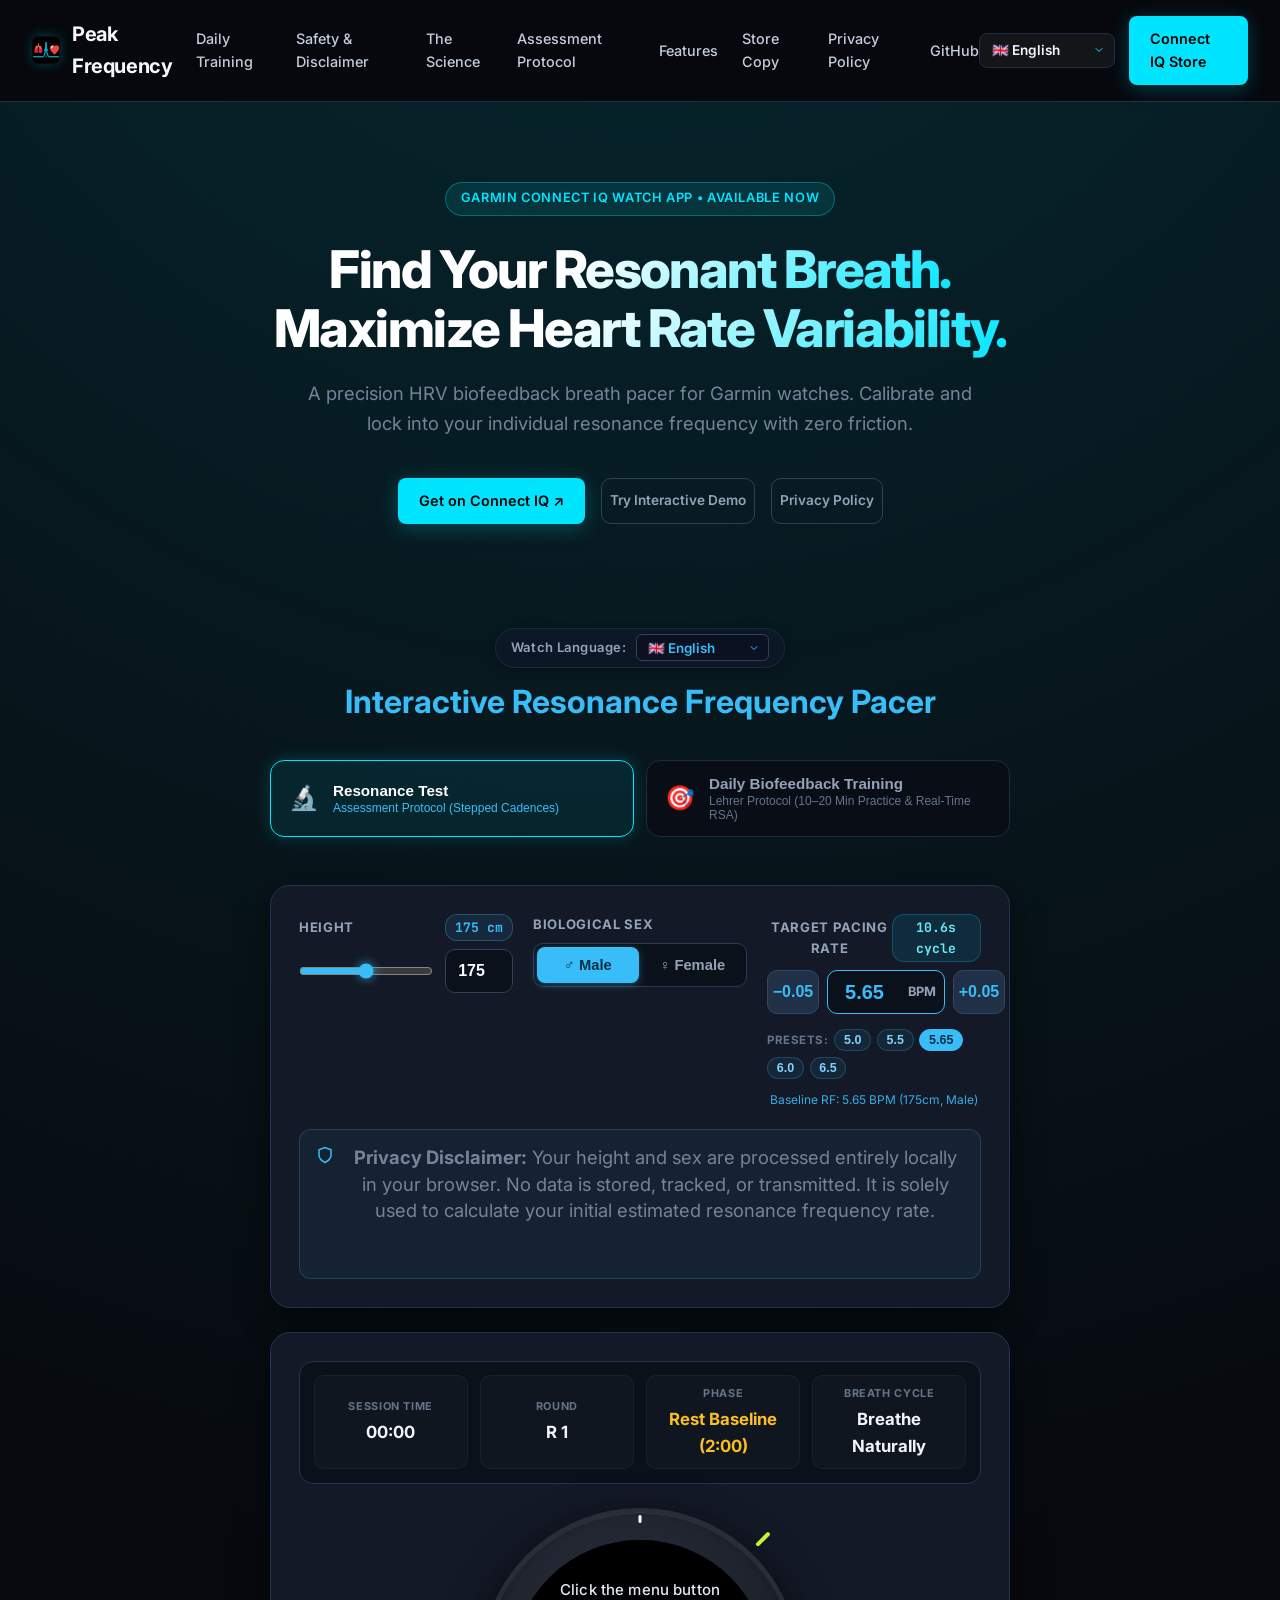
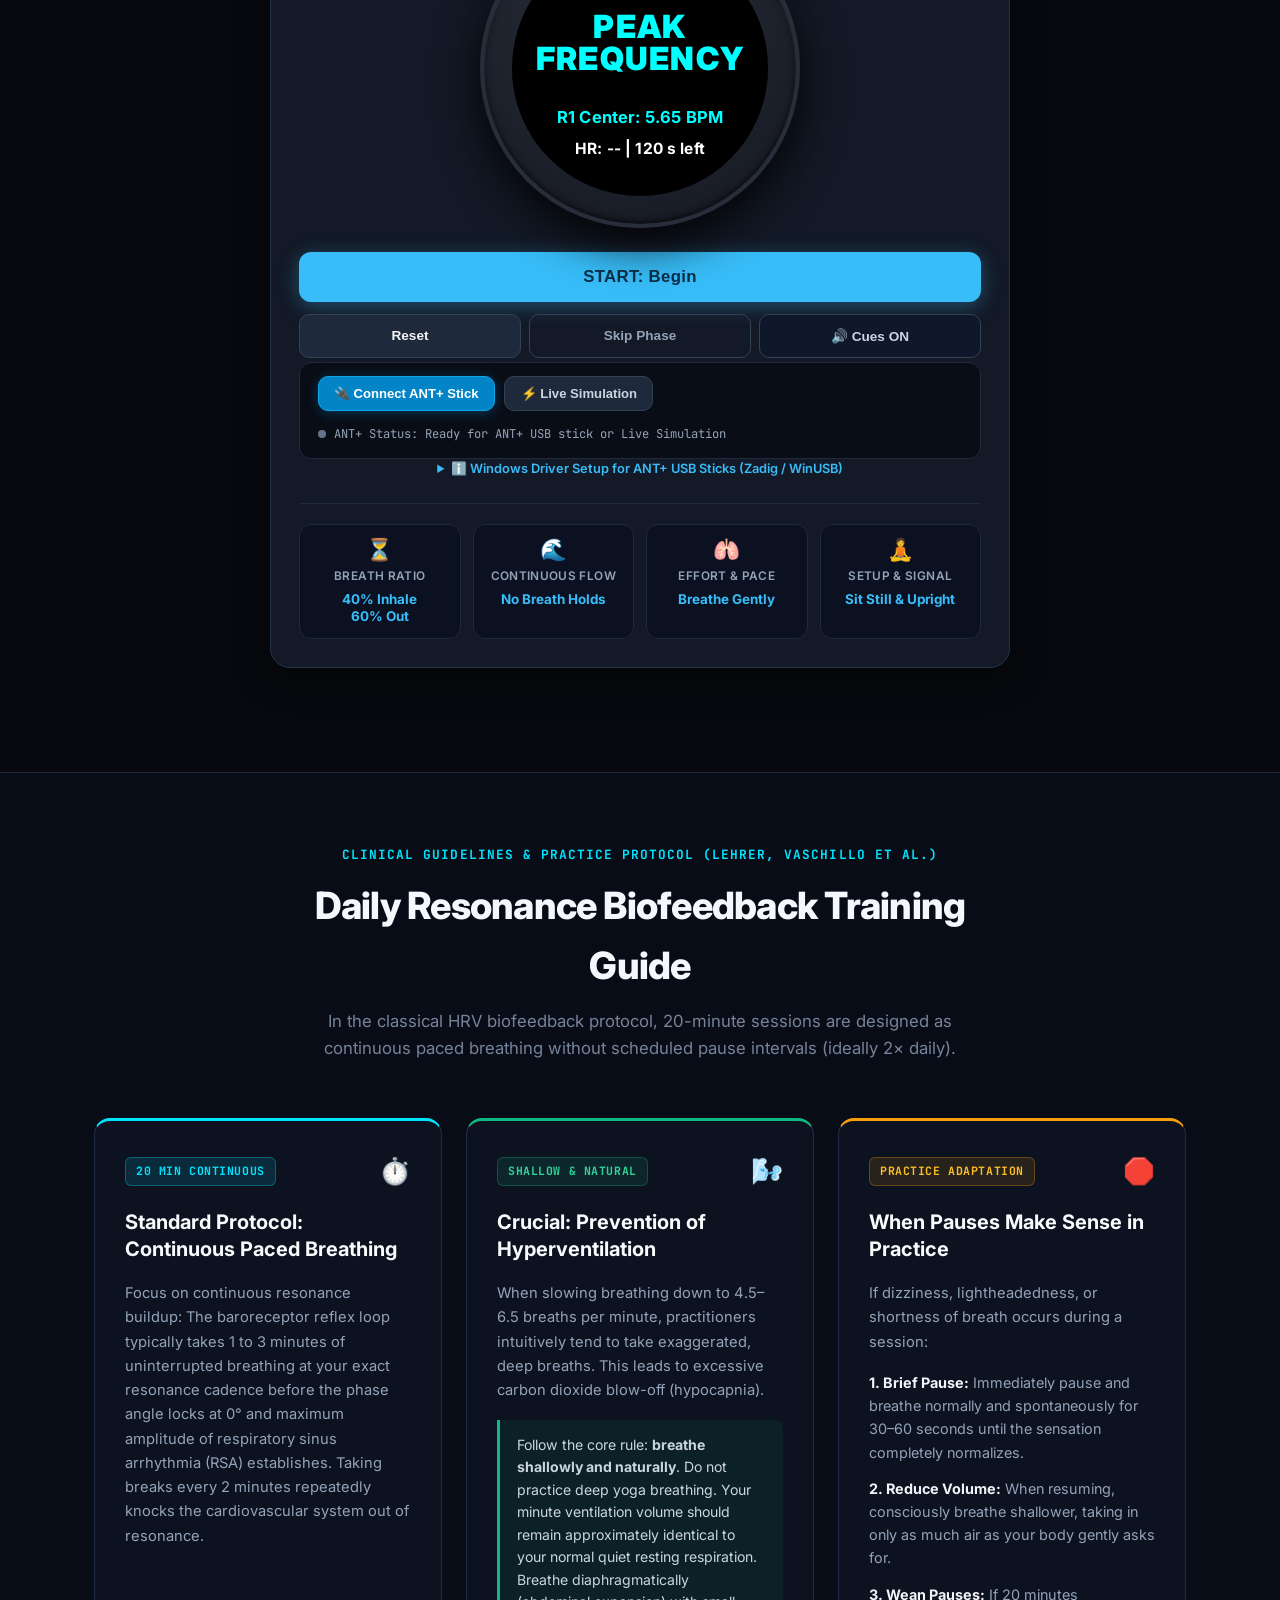
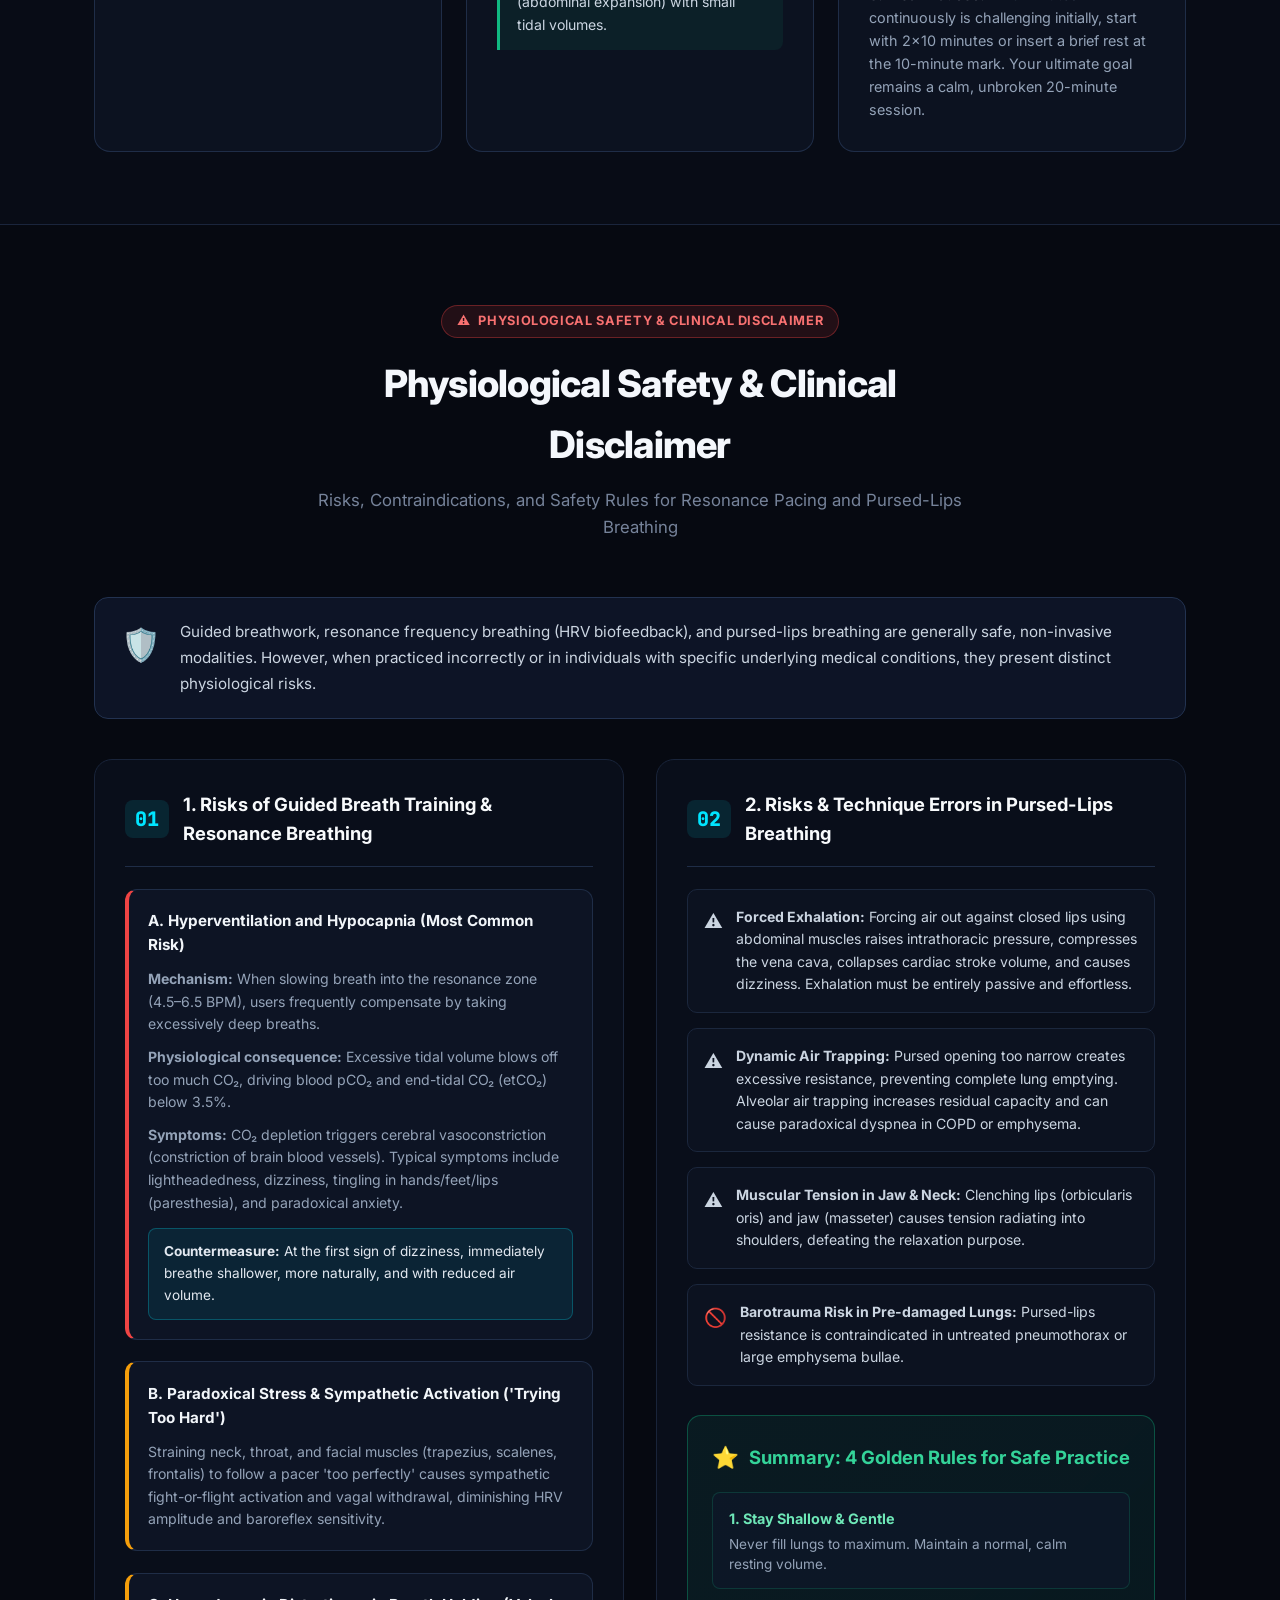
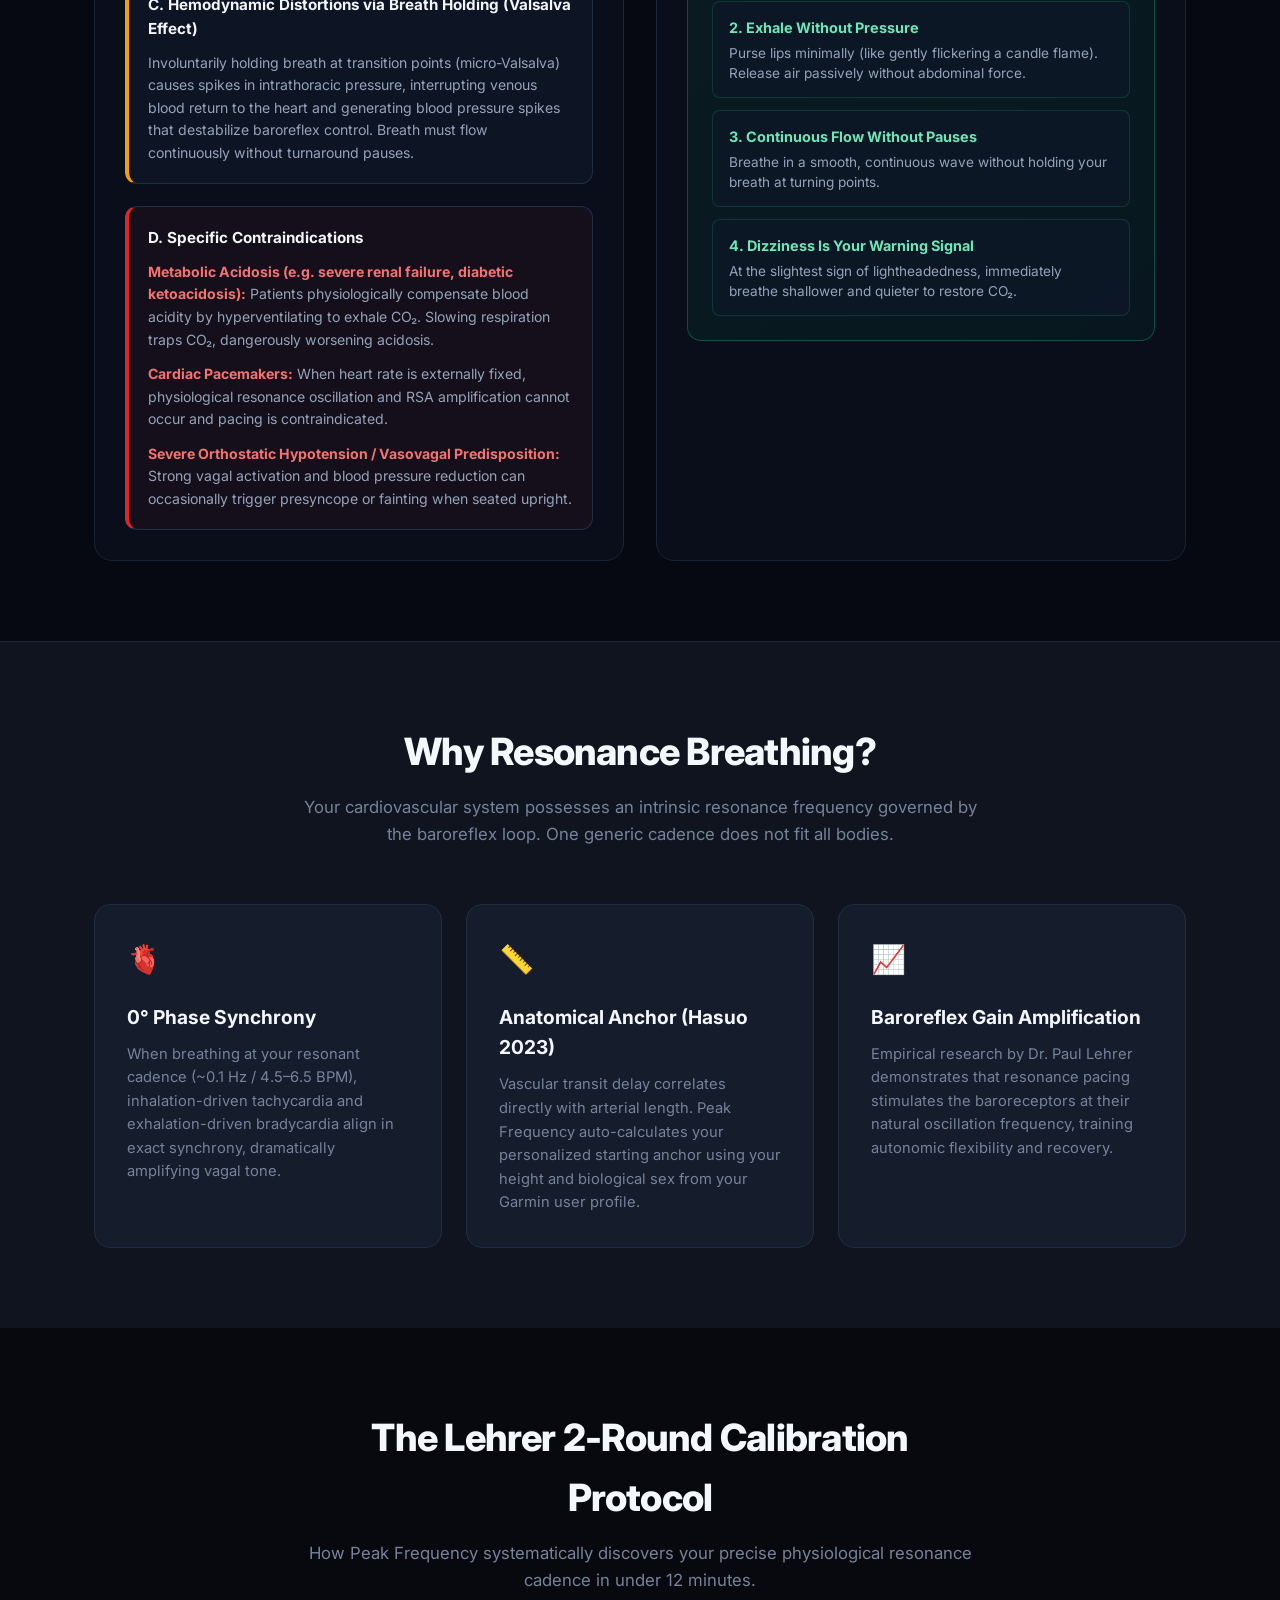
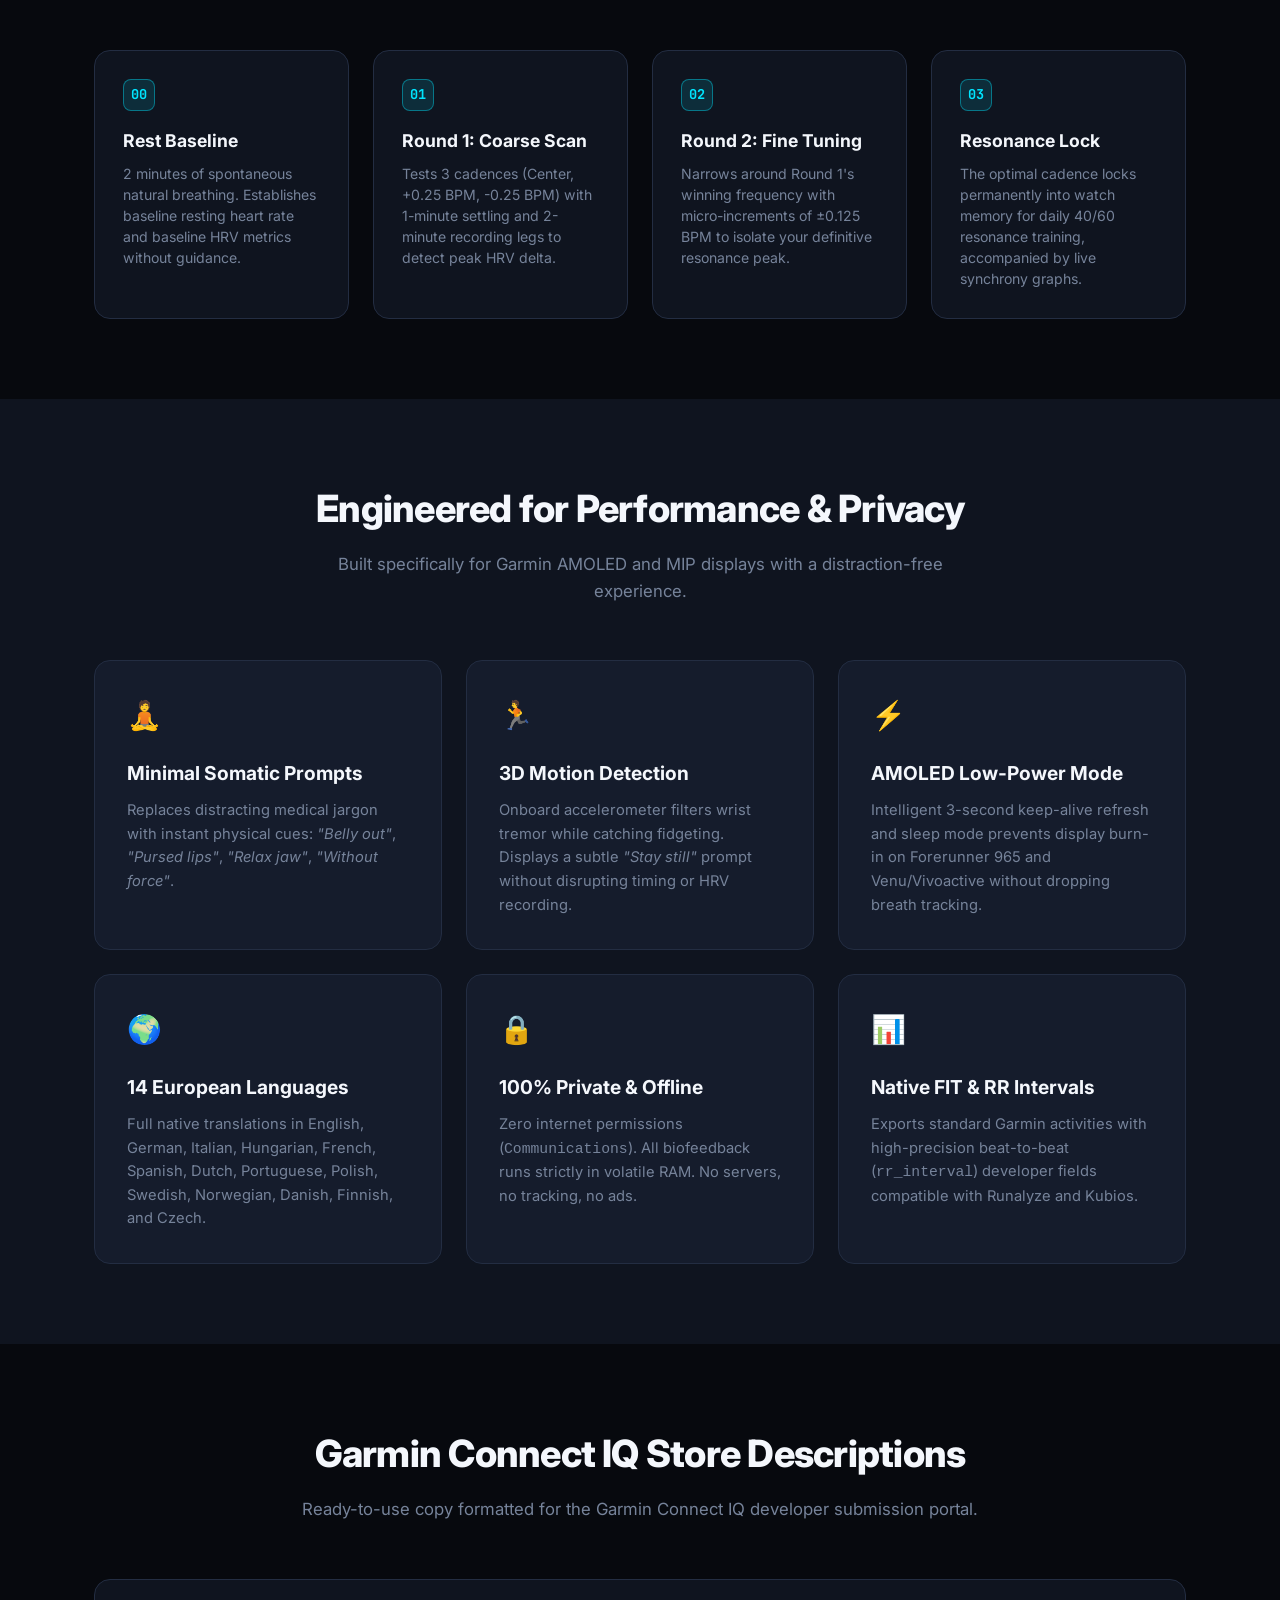
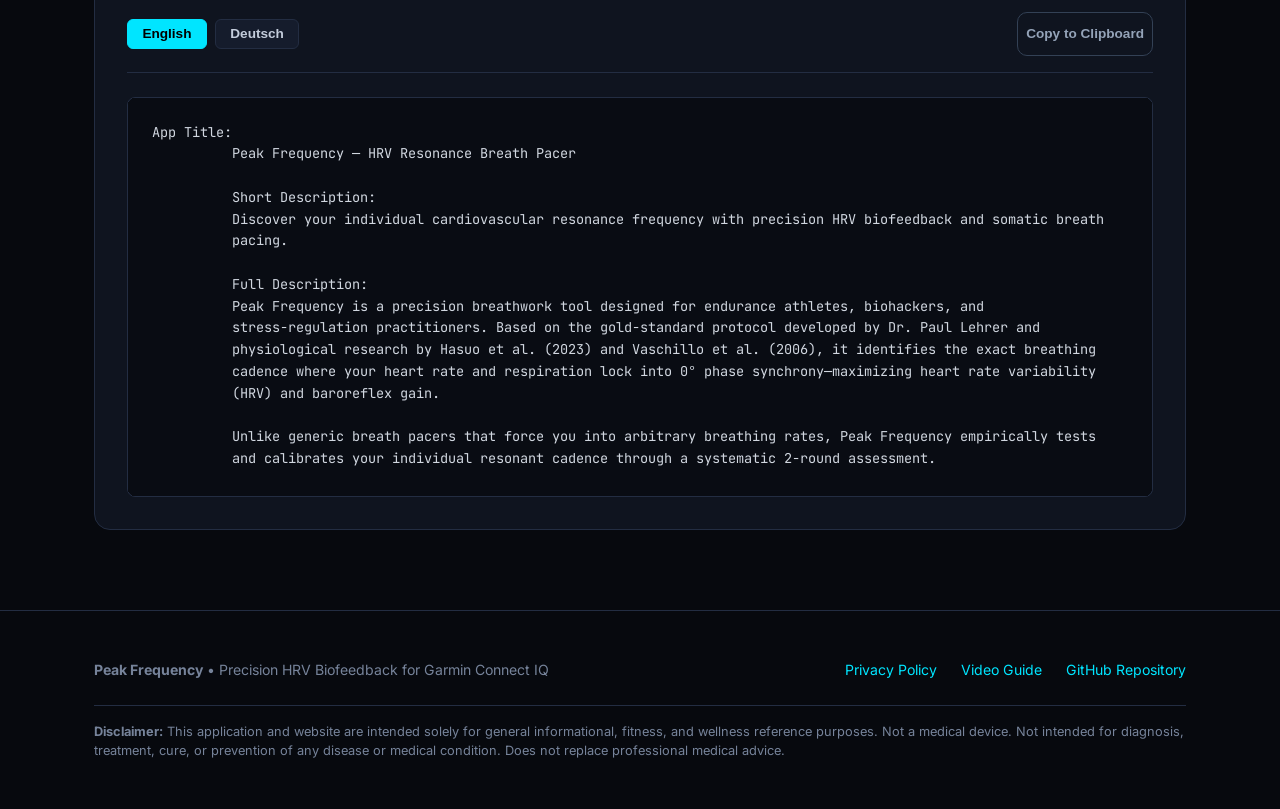
==== commit 1f80d7fb: "add training mode and guide" ====
--- a/docs/index.html
+++ b/docs/index.html
@@ -515,6 +515,360 @@
       }
     }
   </style>
+  <style>
+    /* ========================================================================= */
+    /* TRAINING GUIDE & SAFETY DISCLAIMER SECTIONS STYLES                        */
+    /* ========================================================================= */
+    .training-guide-section {
+      background: #080c16;
+      padding: 4.5rem 0;
+      border-top: 1px solid #1a253c;
+      border-bottom: 1px solid #1a253c;
+    }
+
+    .section-kicker {
+      font-family: 'JetBrains Mono', monospace;
+      font-size: 0.8rem;
+      font-weight: 700;
+      color: #00e5ff;
+      text-transform: uppercase;
+      letter-spacing: 0.08em;
+      margin-bottom: 0.65rem;
+    }
+
+    .guide-cards-grid {
+      display: grid;
+      grid-template-columns: repeat(auto-fit, minmax(320px, 1fr));
+      gap: 1.5rem;
+      margin-top: 2rem;
+    }
+
+    .guide-card {
+      background: #0c1220;
+      border: 1px solid #1f2d47;
+      border-radius: 16px;
+      padding: 1.85rem;
+      display: flex;
+      flex-direction: column;
+      gap: 1.1rem;
+      position: relative;
+      transition: transform 0.2s ease, border-color 0.2s ease;
+    }
+
+    .guide-card:hover {
+      transform: translateY(-2px);
+      border-color: #2e4368;
+    }
+
+    .guide-card.accent-cyan { border-top: 3px solid #00e5ff; }
+    .guide-card.accent-emerald { border-top: 3px solid #10b981; }
+    .guide-card.accent-amber { border-top: 3px solid #f59e0b; }
+
+    .guide-card-header {
+      display: flex;
+      justify-content: space-between;
+      align-items: center;
+    }
+
+    .guide-card-badge {
+      font-family: 'JetBrains Mono', monospace;
+      font-size: 0.72rem;
+      font-weight: 700;
+      padding: 0.25rem 0.65rem;
+      border-radius: 6px;
+      letter-spacing: 0.05em;
+    }
+
+    .guide-card.accent-cyan .guide-card-badge {
+      background: rgba(0, 229, 255, 0.12);
+      color: #00e5ff;
+      border: 1px solid rgba(0, 229, 255, 0.3);
+    }
+    .guide-card.accent-emerald .guide-card-badge {
+      background: rgba(16, 185, 129, 0.12);
+      color: #34d399;
+      border: 1px solid rgba(16, 185, 129, 0.3);
+    }
+    .guide-card.accent-amber .guide-card-badge {
+      background: rgba(245, 158, 11, 0.12);
+      color: #fbbf24;
+      border: 1px solid rgba(245, 158, 11, 0.3);
+    }
+
+    .guide-card-icon {
+      font-size: 1.6rem;
+    }
+
+    .guide-card h3 {
+      font-size: 1.25rem;
+      font-weight: 700;
+      color: #f8fafc;
+      margin: 0;
+      line-height: 1.35;
+    }
+
+    .guide-card p {
+      color: #94a3b8;
+      font-size: 0.92rem;
+      line-height: 1.65;
+      margin: 0;
+    }
+
+    .guide-highlight-box {
+      background: rgba(16, 185, 129, 0.08);
+      border-left: 3px solid #10b981;
+      padding: 0.85rem 1.1rem;
+      border-radius: 0 8px 8px 0;
+      font-size: 0.88rem;
+      line-height: 1.6;
+      color: #cbd5e1;
+    }
+
+    .guide-steps-list {
+      list-style: none;
+      padding: 0;
+      margin: 0;
+      display: flex;
+      flex-direction: column;
+      gap: 0.85rem;
+      font-size: 0.9rem;
+      line-height: 1.6;
+      color: #94a3b8;
+    }
+
+    .guide-steps-list li strong {
+      color: #f1f5f9;
+    }
+
+    /* Safety & Clinical Disclaimer Section */
+    .safety-disclaimer-section {
+      background: #060911;
+      padding: 5rem 0;
+      border-bottom: 1px solid #1a253c;
+    }
+
+    .safety-warning-pill {
+      display: inline-flex;
+      align-items: center;
+      gap: 0.5rem;
+      background: rgba(239, 68, 68, 0.12);
+      border: 1px solid rgba(239, 68, 68, 0.35);
+      color: #f87171;
+      border-radius: 20px;
+      padding: 0.35rem 0.95rem;
+      font-size: 0.8rem;
+      font-weight: 700;
+      text-transform: uppercase;
+      letter-spacing: 0.05em;
+      margin-bottom: 1rem;
+    }
+
+    .safety-intro-box {
+      display: flex;
+      align-items: flex-start;
+      gap: 1.15rem;
+      background: rgba(15, 23, 42, 0.85);
+      border: 1px solid #223250;
+      border-radius: 14px;
+      padding: 1.35rem 1.65rem;
+      margin-top: 1.75rem;
+      margin-bottom: 2.5rem;
+    }
+
+    .safety-intro-icon {
+      font-size: 2rem;
+      flex-shrink: 0;
+    }
+
+    .safety-intro-text {
+      font-size: 0.95rem;
+      line-height: 1.7;
+      color: #cbd5e1;
+    }
+
+    .safety-grid {
+      display: grid;
+      grid-template-columns: repeat(auto-fit, minmax(440px, 1fr));
+      gap: 2rem;
+    }
+
+    .safety-column-card {
+      background: #090e1a;
+      border: 1px solid #19243a;
+      border-radius: 18px;
+      padding: 1.85rem;
+      display: flex;
+      flex-direction: column;
+      gap: 1.35rem;
+    }
+
+    .safety-col-header {
+      display: flex;
+      align-items: center;
+      gap: 0.85rem;
+      border-bottom: 1px solid #1f2d47;
+      padding-bottom: 1.1rem;
+    }
+
+    .safety-col-num {
+      font-family: 'JetBrains Mono', monospace;
+      font-size: 1.25rem;
+      font-weight: 800;
+      color: #00e5ff;
+      background: rgba(0, 229, 255, 0.1);
+      border-radius: 8px;
+      padding: 0.2rem 0.65rem;
+    }
+
+    .safety-col-header h3 {
+      font-size: 1.15rem;
+      font-weight: 700;
+      color: #f8fafc;
+      margin: 0;
+    }
+
+    .risk-subcard {
+      background: #0d1424;
+      border: 1px solid #1f2d47;
+      border-radius: 12px;
+      padding: 1.2rem;
+      display: flex;
+      flex-direction: column;
+      gap: 0.65rem;
+      font-size: 0.88rem;
+      line-height: 1.6;
+      color: #94a3b8;
+    }
+
+    .risk-subcard.danger { border-left: 4px solid #ef4444; }
+    .risk-subcard.warning { border-left: 4px solid #f59e0b; }
+    .risk-subcard.critical {
+      border-left: 4px solid #dc2626;
+      background: rgba(220, 38, 38, 0.05);
+    }
+
+    .risk-tag {
+      font-weight: 700;
+      color: #f1f5f9;
+      font-size: 0.95rem;
+    }
+
+    .counter-box {
+      background: rgba(0, 229, 255, 0.08);
+      border: 1px solid rgba(0, 229, 255, 0.25);
+      border-radius: 8px;
+      padding: 0.75rem 0.95rem;
+      color: #e2e8f0;
+      font-size: 0.85rem;
+      margin-top: 0.25rem;
+    }
+
+    .contra-list {
+      list-style: none;
+      padding: 0;
+      margin: 0;
+      display: flex;
+      flex-direction: column;
+      gap: 0.75rem;
+      font-size: 0.88rem;
+      line-height: 1.6;
+    }
+
+    .contra-list li strong {
+      color: #f87171;
+    }
+
+    .pursed-errors-grid {
+      display: flex;
+      flex-direction: column;
+      gap: 0.95rem;
+    }
+
+    .error-item {
+      display: flex;
+      align-items: flex-start;
+      gap: 0.85rem;
+      background: #0c1220;
+      border: 1px solid #1b273d;
+      border-radius: 10px;
+      padding: 1rem;
+      font-size: 0.88rem;
+      line-height: 1.6;
+      color: #cbd5e1;
+    }
+
+    .error-bullet {
+      font-size: 1.15rem;
+      flex-shrink: 0;
+      margin-top: 0.1rem;
+    }
+
+    .golden-rules-card {
+      background: linear-gradient(135deg, rgba(16, 185, 129, 0.08) 0%, rgba(6, 78, 59, 0.15) 100%);
+      border: 1px solid rgba(16, 185, 129, 0.35);
+      border-radius: 14px;
+      padding: 1.5rem;
+      display: flex;
+      flex-direction: column;
+      gap: 1.1rem;
+      margin-top: 0.5rem;
+    }
+
+    .golden-rules-header {
+      display: flex;
+      align-items: center;
+      gap: 0.65rem;
+    }
+
+    .golden-rules-header h3 {
+      font-size: 1.15rem;
+      color: #34d399;
+      margin: 0;
+    }
+
+    .golden-star {
+      font-size: 1.35rem;
+    }
+
+    .rules-list {
+      display: grid;
+      grid-template-columns: 1fr;
+      gap: 0.75rem;
+    }
+
+    .rule-box {
+      background: rgba(15, 23, 42, 0.7);
+      border: 1px solid rgba(16, 185, 129, 0.2);
+      border-radius: 8px;
+      padding: 0.85rem 1.05rem;
+    }
+
+    .rule-box strong {
+      color: #6ee7b7;
+      font-size: 0.9rem;
+      display: block;
+      margin-bottom: 0.25rem;
+    }
+
+    .rule-box p {
+      color: #94a3b8;
+      font-size: 0.85rem;
+      margin: 0;
+      line-height: 1.5;
+    }
+
+    @media (max-width: 768px) {
+      .safety-grid {
+        grid-template-columns: 1fr;
+      }
+      .guide-cards-grid {
+        grid-template-columns: 1fr;
+      }
+      .safety-column-card {
+        padding: 1.25rem;
+      }
+    }
+  </style>
 </head>
 
 <body>
@@ -526,11 +880,13 @@
       <span>Peak Frequency</span>
     </div>
     <div class="nav-links">
-      <a href="#science">The Science</a>
-      <a href="#protocol">Protocol</a>
-      <a href="#features">Features</a>
-      <a href="#store-copy">Store Copy</a>
-      <a href="privacy_policy.html" id="navPrivacyPolicy">Privacy Policy</a>
+      <a href="#training-guide" data-i18n="nav_training">Daily Training</a>
+      <a href="#safety-disclaimer" data-i18n="nav_safety">Safety &amp; Disclaimer</a>
+      <a href="#science" data-i18n="nav_science">The Science</a>
+      <a href="#protocol" data-i18n="nav_protocol">Protocol</a>
+      <a href="#features" data-i18n="nav_features">Features</a>
+      <a href="#store-copy" data-i18n="nav_store">Store Copy</a>
+      <a href="privacy_policy.html" id="navPrivacyPolicy" data-i18n="btn_privacy_policy">Privacy Policy</a>
       <a href="https://github.com/mesw/PeakFrequency" target="_blank" rel="noopener noreferrer">GitHub</a>
     </div>
     <div class="nav-actions">
@@ -606,8 +962,47 @@
             <!-- <p class="subtitle" id="demoSubtitle">Experience the exact protocol from the Garmin Connect IQ app</p> -->
           </div>
 
+          <!-- Protocol & Training Mode Switcher -->
+          <div class="session-mode-bar" role="tablist" aria-label="Session Mode">
+            <button type="button" class="mode-tab-btn active" id="tabModeTest" role="tab" aria-selected="true">
+              <span class="mode-tab-icon">🔬</span>
+              <div class="mode-tab-text">
+                <strong id="lblModeTestTitle">Resonance Test</strong>
+                <small id="lblModeTestSub">Assessment Protocol (Stepped Cadences)</small>
+              </div>
+            </button>
+            <button type="button" class="mode-tab-btn" id="tabModeTrain" role="tab" aria-selected="false">
+              <span class="mode-tab-icon">🎯</span>
+              <div class="mode-tab-text">
+                <strong id="lblModeTrainTitle">Daily Biofeedback Training</strong>
+                <small id="lblModeTrainSub">Lehrer Protocol (10–20 Min Practice &amp; Real-Time RSA)</small>
+              </div>
+            </button>
+          </div>
+
           <!-- Parameter Setup Card -->
           <div class="demo-card setup-card">
+            <!-- Training Specific Settings (Duration, Baseline RSA, 2x Goal) -->
+            <div class="training-config-row" id="trainingConfigRow" style="display: none;">
+              <div class="training-config-group">
+                <span class="config-lbl" id="lblTrainDuration">Session Duration:</span>
+                <div class="segmented-control duration-control" role="group" aria-label="Training Duration">
+                  <button type="button" class="seg-btn duration-btn" data-min="10">10 Min</button>
+                  <button type="button" class="seg-btn duration-btn" data-min="15">15 Min</button>
+                  <button type="button" class="seg-btn duration-btn active" data-min="20">20 Min (Standard)</button>
+                </div>
+              </div>
+              <div class="training-config-group">
+                <span class="config-lbl" id="lblBaselineRsa">Baseline RSA (Rest):</span>
+                <div class="baseline-control-wrapper">
+                  <button type="button" class="step-btn" id="baselineMinus" aria-label="Decrease baseline RSA">−1</button>
+                  <span class="baseline-val-chip" id="baselineValDisplay">10.0 <small>BPM</small></span>
+                  <button type="button" class="step-btn" id="baselinePlus" aria-label="Increase baseline RSA">+1</button>
+                  <span class="goal-chip" id="goalTargetDisplay">Target (2×): 20.0 BPM</span>
+                </div>
+              </div>
+            </div>
+
             <div class="setup-grid">
               <!-- Height Input -->
               <div class="form-group">
@@ -794,7 +1189,7 @@
                 </div>
               </div>
 
-              <!-- Real-Time Metric Badges -->
+              <!-- Real-Time Metric Badges (5 Metrics) -->
               <div class="ant-metrics-bar">
                 <div class="ant-metric-pill">
                   <span class="metric-lbl" id="lblHrTitle">Heart Rate</span>
@@ -812,25 +1207,69 @@
                   <span class="metric-lbl" id="lblPhaseTitle">Phase Coherence</span>
                   <span class="metric-num phase-num" id="valPhaseLag">-- <small>ms lag</small></span>
                 </div>
+                <div class="ant-metric-pill rsa-metric-pill">
+                  <span class="metric-lbl" id="lblRsaTitle">Breath RSA (ΔHR)</span>
+                  <span class="metric-num rsa-num" id="valRSA">-- <small>BPM</small></span>
+                </div>
               </div>
 
-              <!-- Primary Hero Graph: Breathing Curve Superimposed with RR Signal -->
-              <div class="graph-container">
+              <!-- Primary Biofeedback Grid: Form 1 Cardiotachometer + Form 3 RSA Light-Bar -->
+              <div class="biofeedback-primary-grid">
+                <!-- Left: Superimposed Cardiotachometer -->
+                <div class="graph-container cardiotachometer-container">
+                  <div class="graph-header">
+                    <div class="graph-title-row">
+                      <span class="graph-icon">📈</span>
+                      <h4 id="graphSyncTitle">Cardiotachometer &amp; Respiration</h4>
+                    </div>
+                    <div class="graph-legend">
+                      <span class="legend-item"><span class="legend-line cyan"></span> <span id="legendBreath">Cyan: Respiration</span></span>
+                      <span class="legend-item"><span class="legend-line red"></span> <span id="legendRR">Red: Heart Rate (HR)</span></span>
+                    </div>
+                  </div>
+                  <div class="canvas-wrapper">
+                    <canvas id="syncCanvas" width="520" height="210" class="live-canvas"></canvas>
+                    <div class="canvas-watermark" id="canvasWatermark">PHASE SYNCHRONY • 0° RESONANCE LOCK</div>
+                  </div>
+                </div>
+
+                <!-- Right: Dynamic RSA Light-Bar Excursion Gauge -->
+                <div class="graph-container rsa-lightbar-container">
+                  <div class="graph-header">
+                    <div class="graph-title-row">
+                      <span class="graph-icon">📶</span>
+                      <h4 id="lightbarTitle">RSA Light-Bar</h4>
+                    </div>
+                    <span class="badge-excursion" id="badgeExcursionGoal">Goal: 2× Base</span>
+                  </div>
+                  <div class="lightbar-gauge-wrapper">
+                    <canvas id="lightBarCanvas" width="160" height="210" class="lightbar-canvas"></canvas>
+                    <div class="lightbar-stats">
+                      <div class="lb-stat-row"><span class="lb-lbl">Latest ΔHR:</span> <strong id="lbDeltaHrVal" class="lb-val-accent">-- BPM</strong></div>
+                      <div class="lb-stat-row"><span class="lb-lbl">Excursion:</span> <strong id="lbExcursionVal">--%</strong></div>
+                      <div class="lb-stat-row"><span class="lb-lbl">Max / Min:</span> <span id="lbHrExtremes">-- / --</span></div>
+                    </div>
+                  </div>
+                </div>
+              </div>
+
+              <!-- Form 2: Moving 60-Second Frequency Analysis (FFT Spectrum 0.005–0.40 Hz) -->
+              <div class="graph-container fft-spectrum-container">
                 <div class="graph-header">
                   <div class="graph-title-row">
-                    <span class="graph-icon">📈</span>
-                    <h4 id="graphSyncTitle">HR vs Resp (Resonance Phase Synchrony)</h4>
+                    <span class="graph-icon">📊</span>
+                    <h4 id="fftGraphTitle">Moving Frequency Analysis (0.005–0.40 Hz FFT)</h4>
+                    <span class="fft-window-badge">Rolling 60s Window • 1 Hz Update</span>
                   </div>
                   <div class="graph-legend">
-                    <span class="legend-item"><span class="legend-line cyan"></span> <span id="legendBreath">Cyan:
-                        Respiration (Paced)</span></span>
-                    <span class="legend-item"><span class="legend-line red"></span> <span id="legendRR">Red: RR Interval
-                        / HR</span></span>
+                    <span class="legend-item"><span class="legend-box vlf"></span> <span>VLF (0.005–0.04)</span></span>
+                    <span class="legend-item"><span class="legend-box lf"></span> <span>LF Resonance (0.04–0.15)</span></span>
+                    <span class="legend-item"><span class="legend-box hf"></span> <span>HF (0.15–0.40)</span></span>
                   </div>
                 </div>
                 <div class="canvas-wrapper">
-                  <canvas id="syncCanvas" width="700" height="210" class="live-canvas"></canvas>
-                  <div class="canvas-watermark" id="canvasWatermark">RESONANCE PHASE SYNCHRONY • 0° LOCK</div>
+                  <canvas id="fftCanvas" width="700" height="175" class="live-canvas"></canvas>
+                  <div class="fft-readout-watermark" id="fftReadout">Peak: -- Hz | Resonance Power: -- ms²/Hz</div>
                 </div>
               </div>
 
@@ -887,6 +1326,51 @@
             </div>
           </div>
         </div>
+
+        <!-- Lehrer Biofeedback Training Session Summary Modal -->
+        <div class="training-summary-modal-backdrop" id="trainingSummaryModal" style="display: none;" role="dialog" aria-modal="true" aria-labelledby="sumTitle">
+          <div class="training-summary-card">
+            <div class="summary-celebration-icon">🏆</div>
+            <h3 id="sumTitle">Training Session Complete!</h3>
+            <p class="summary-subtitle" id="sumSubtitle">Lehrer HRV Biofeedback Resonance Practice</p>
+            
+            <div class="summary-stats-grid">
+              <div class="summary-stat-box">
+                <span class="sum-lbl">Session Time</span>
+                <strong class="sum-val" id="sumDuration">20:00</strong>
+              </div>
+              <div class="summary-stat-box">
+                <span class="sum-lbl">Completed Breaths</span>
+                <strong class="sum-val" id="sumBreaths">113</strong>
+              </div>
+              <div class="summary-stat-box highlight">
+                <span class="sum-lbl">Mean RSA Amplitude</span>
+                <strong class="sum-val" id="sumAvgDeltaHr">+19.4 BPM</strong>
+                <small class="sum-delta" id="sumBaselineDelta">+94% vs Baseline</small>
+              </div>
+              <div class="summary-stat-box">
+                <span class="sum-lbl">Phase Synchrony</span>
+                <strong class="sum-val" id="sumPhaseSync">88%</strong>
+                <small class="sum-delta">in 0° Phase Lock</small>
+              </div>
+              <div class="summary-stat-box">
+                <span class="sum-lbl">Peak LF Frequency</span>
+                <strong class="sum-val" id="sumPeakFreq">0.095 Hz</strong>
+                <small class="sum-delta" id="sumTargetDiff">Target: 0.094 Hz</small>
+              </div>
+              <div class="summary-stat-box">
+                <span class="sum-lbl">Resonance Coherence</span>
+                <strong class="sum-val" id="sumCoherence">86%</strong>
+                <small class="sum-delta">LF Spectral Power</small>
+              </div>
+            </div>
+
+            <div class="summary-modal-actions">
+              <button type="button" class="btn btn-primary" id="btnModalExportJsonl">📥 Export Session JSONL</button>
+              <button type="button" class="btn btn-outline" id="btnModalClose">Close</button>
+            </div>
+          </div>
+        </div>
       </section>
 
       <!-- Pacer Styles -->
@@ -1798,10 +2282,132 @@
           border-color: #64748b;
         }
 
+        /* Session Mode Switcher */
+        .session-mode-bar {
+          display: grid;
+          grid-template-columns: 1fr 1fr;
+          gap: 0.75rem;
+          margin-bottom: 1.5rem;
+        }
+
+        .mode-tab-btn {
+          display: flex;
+          align-items: center;
+          gap: 0.85rem;
+          padding: 0.85rem 1.15rem;
+          background: #090d16;
+          border: 1px solid #1f2a3e;
+          border-radius: 14px;
+          color: #94a3b8;
+          cursor: pointer;
+          transition: all 0.2s ease;
+          text-align: left;
+        }
+
+        .mode-tab-btn:hover {
+          border-color: #38bdf8;
+          color: #f1f5f9;
+        }
+
+        .mode-tab-btn.active {
+          background: rgba(0, 229, 255, 0.08);
+          border-color: #00e5ff;
+          box-shadow: 0 0 16px rgba(0, 229, 255, 0.2);
+          color: #ffffff;
+        }
+
+        .mode-tab-icon {
+          font-size: 1.5rem;
+          line-height: 1;
+        }
+
+        .mode-tab-text {
+          display: flex;
+          flex-direction: column;
+          gap: 0.15rem;
+        }
+
+        .mode-tab-text strong {
+          font-size: 0.95rem;
+          font-weight: 700;
+          color: inherit;
+        }
+
+        .mode-tab-text small {
+          font-size: 0.75rem;
+          color: #64748b;
+        }
+
+        .mode-tab-btn.active .mode-tab-text small {
+          color: #38bdf8;
+        }
+
+        /* Training Config Row */
+        .training-config-row {
+          display: flex;
+          flex-wrap: wrap;
+          align-items: center;
+          justify-content: space-between;
+          gap: 1rem;
+          background: #090d16;
+          border: 1px solid #1f2a3e;
+          border-radius: 12px;
+          padding: 0.85rem 1.15rem;
+          margin-bottom: 1.25rem;
+        }
+
+        .training-config-group {
+          display: flex;
+          align-items: center;
+          gap: 0.75rem;
+          flex-wrap: wrap;
+        }
+
+        .config-lbl {
+          font-size: 0.8rem;
+          font-weight: 700;
+          color: #94a3b8;
+          text-transform: uppercase;
+          letter-spacing: 0.03em;
+        }
+
+        .duration-control .seg-btn {
+          padding: 0.35rem 0.75rem;
+          font-size: 0.8rem;
+        }
+
+        .baseline-control-wrapper {
+          display: flex;
+          align-items: center;
+          gap: 0.5rem;
+        }
+
+        .baseline-val-chip {
+          background: #0f172a;
+          border: 1px solid #334155;
+          border-radius: 8px;
+          padding: 0.3rem 0.6rem;
+          font-family: 'JetBrains Mono', monospace;
+          font-weight: 700;
+          font-size: 0.85rem;
+          color: #00e5ff;
+        }
+
+        .goal-chip {
+          background: rgba(0, 255, 102, 0.12);
+          border: 1px solid #00ff66;
+          border-radius: 8px;
+          padding: 0.3rem 0.6rem;
+          font-family: 'JetBrains Mono', monospace;
+          font-weight: 700;
+          font-size: 0.8rem;
+          color: #00ff66;
+        }
+
         /* Metrics bar */
         .ant-metrics-bar {
           display: grid;
-          grid-template-columns: repeat(4, 1fr);
+          grid-template-columns: repeat(5, 1fr);
           gap: 0.75rem;
         }
 
@@ -1851,6 +2457,10 @@
 
         .phase-num {
           color: #fbbf24;
+        }
+
+        .rsa-num {
+          color: #00ff66;
         }
 
         .ant-debug-bar {
@@ -1977,6 +2587,223 @@
           pointer-events: none;
         }
 
+        /* Biofeedback Primary Grid */
+        .biofeedback-primary-grid {
+          display: grid;
+          grid-template-columns: 1fr 180px;
+          gap: 0.75rem;
+        }
+
+        .rsa-lightbar-container {
+          display: flex;
+          flex-direction: column;
+        }
+
+        .badge-excursion {
+          font-size: 0.68rem;
+          font-weight: 700;
+          padding: 0.2rem 0.5rem;
+          border-radius: 4px;
+          background: rgba(0, 255, 102, 0.15);
+          color: #00ff66;
+          border: 1px solid rgba(0, 255, 102, 0.3);
+        }
+
+        .lightbar-gauge-wrapper {
+          display: flex;
+          flex-direction: column;
+          align-items: center;
+          gap: 0.5rem;
+          width: 100%;
+        }
+
+        .lightbar-canvas {
+          width: 100%;
+          height: 210px;
+          display: block;
+          background: #05080f;
+          border: 1px solid #151d2c;
+          border-radius: 10px;
+        }
+
+        .lightbar-stats {
+          width: 100%;
+          display: flex;
+          flex-direction: column;
+          gap: 0.2rem;
+          font-size: 0.72rem;
+          font-family: 'JetBrains Mono', monospace;
+          color: #94a3b8;
+          padding: 0.35rem 0.5rem;
+          background: #05080f;
+          border-radius: 6px;
+          border: 1px solid #151d2c;
+        }
+
+        .lb-stat-row {
+          display: flex;
+          justify-content: space-between;
+          align-items: center;
+        }
+
+        .lb-val-accent {
+          color: #00ff66;
+        }
+
+        /* Moving 60s Frequency Analysis (FFT Spectrum) */
+        .fft-spectrum-container {
+          margin-top: 0.25rem;
+        }
+
+        .fft-spectrum-container .live-canvas {
+          height: 175px;
+        }
+
+        .fft-window-badge {
+          font-size: 0.7rem;
+          color: #64748b;
+          font-family: 'JetBrains Mono', monospace;
+          margin-left: 0.5rem;
+        }
+
+        .legend-box {
+          width: 10px;
+          height: 10px;
+          border-radius: 2px;
+          display: inline-block;
+          vertical-align: middle;
+          margin-right: 3px;
+        }
+
+        .legend-box.vlf {
+          background: #7c3aed;
+        }
+
+        .legend-box.lf {
+          background: #00e5ff;
+          box-shadow: 0 0 6px #00e5ff;
+        }
+
+        .legend-box.hf {
+          background: #3b82f6;
+        }
+
+        .fft-readout-watermark {
+          position: absolute;
+          bottom: 8px;
+          right: 12px;
+          font-family: 'JetBrains Mono', monospace;
+          font-size: 0.7rem;
+          color: #00e5ff;
+          letter-spacing: 0.04em;
+          font-weight: 600;
+          pointer-events: none;
+        }
+
+        /* Modal Summary */
+        .training-summary-modal-backdrop {
+          position: fixed;
+          top: 0;
+          left: 0;
+          width: 100vw;
+          height: 100vh;
+          background: rgba(0, 0, 0, 0.85);
+          backdrop-filter: blur(10px);
+          z-index: 9999;
+          display: flex;
+          align-items: center;
+          justify-content: center;
+          padding: 1.5rem;
+        }
+
+        .training-summary-card {
+          background: #090d16;
+          border: 1px solid #00e5ff;
+          box-shadow: 0 0 50px rgba(0, 229, 255, 0.25);
+          border-radius: 20px;
+          max-width: 540px;
+          width: 100%;
+          padding: 2rem;
+          text-align: center;
+          animation: popIn 0.3s cubic-bezier(0.16, 1, 0.3, 1);
+        }
+
+        @keyframes popIn {
+          from { opacity: 0; transform: scale(0.92); }
+          to { opacity: 1; transform: scale(1); }
+        }
+
+        .summary-celebration-icon {
+          font-size: 2.75rem;
+          margin-bottom: 0.5rem;
+        }
+
+        .training-summary-card h3 {
+          font-size: 1.6rem;
+          font-weight: 800;
+          color: #f1f5f9;
+          margin-bottom: 0.25rem;
+        }
+
+        .summary-subtitle {
+          font-size: 0.9rem;
+          color: #94a3b8;
+          margin-bottom: 1.5rem;
+        }
+
+        .summary-stats-grid {
+          display: grid;
+          grid-template-columns: repeat(2, 1fr);
+          gap: 0.75rem;
+          margin-bottom: 1.75rem;
+          text-align: left;
+        }
+
+        .summary-stat-box {
+          background: #0f1422;
+          border: 1px solid #1e293b;
+          border-radius: 12px;
+          padding: 0.85rem 1rem;
+          display: flex;
+          flex-direction: column;
+          gap: 0.2rem;
+        }
+
+        .summary-stat-box.highlight {
+          border-color: #00ff66;
+          background: rgba(0, 255, 102, 0.05);
+        }
+
+        .sum-lbl {
+          font-size: 0.72rem;
+          font-weight: 700;
+          color: #64748b;
+          text-transform: uppercase;
+        }
+
+        .sum-val {
+          font-size: 1.35rem;
+          font-weight: 800;
+          font-family: 'JetBrains Mono', monospace;
+          color: #f1f5f9;
+        }
+
+        .summary-stat-box.highlight .sum-val {
+          color: #00ff66;
+        }
+
+        .sum-delta {
+          font-size: 0.72rem;
+          font-weight: 600;
+          color: #38bdf8;
+        }
+
+        .summary-modal-actions {
+          display: flex;
+          gap: 0.75rem;
+          justify-content: center;
+        }
+
         /* Sparklines Grid */
         .sparklines-grid {
           display: grid;
@@ -2063,6 +2890,24 @@
             border-radius: 16px;
           }
 
+          .session-mode-bar {
+            grid-template-columns: 1fr;
+          }
+
+          .training-config-row {
+            flex-direction: column;
+            align-items: stretch;
+            gap: 0.75rem;
+          }
+
+          .biofeedback-primary-grid {
+            grid-template-columns: 1fr;
+          }
+
+          .summary-stats-grid {
+            grid-template-columns: 1fr;
+          }
+
           .setup-grid {
             grid-template-columns: 1fr;
             gap: 1.15rem;
@@ -2173,6 +3018,7 @@
           const PHASE_PACE_SEC = 120;  // 2 Minutes Paced Breathing
 
           // --- State Variables ---
+          let sessionMode = 'TEST'; // 'TEST' (Assessment) | 'TRAIN' (Daily Lehrer Biofeedback)
           let isRunning = false;
           let currentPhase = 'REST';   // 'REST' | 'PACE'
           let roundNumber = 1;
@@ -2183,6 +3029,29 @@
           let isSimulatingAnt = false;
           let currentHR = 0;
 
+          // Daily Training State
+          let trainingDurationMin = 20; // 10, 15, or 20 minutes
+          let trainingRemainingSec = 20 * 60;
+          let baselineRsaBpm = 10.0;
+          let latestBreathDeltaHR = 0.0;
+          let latestBreathExcursion = 0.0;
+          let breathMinHR = Infinity;
+          let breathMaxHR = -Infinity;
+          let completedBreathsCount = 0;
+          const breathHistory = [];
+
+          // 60-Second Moving Frequency Analysis Buffer & FFT State
+          const rollingHrWindow = []; // { t, hr }
+          let fftSpectrumBins = [];
+          let peakSpectralFreq = 0.0;
+          let peakSpectralPower = 0.0;
+          let lfPowerRatio = 0.0;
+
+          // Dynamic RSA Light-Bar Animation State
+          let lightBarAnimExcursion = 0.0;
+          let lightBarPeakHoldVal = 0.0;
+          let lightBarPeakHoldDecay = 0;
+
           function getActiveHRDisplay() {
             if ((antRunning || isSimulatingAnt) && currentHR > 0) {
               return currentHR;
@@ -2204,6 +3073,32 @@
           let audioCtx = null;
 
           // --- DOM Elements ---
+          const tabModeTest = document.getElementById('tabModeTest');
+          const tabModeTrain = document.getElementById('tabModeTrain');
+          const trainingConfigRow = document.getElementById('trainingConfigRow');
+          const durationBtns = document.querySelectorAll('.duration-btn');
+          const baselineMinus = document.getElementById('baselineMinus');
+          const baselinePlus = document.getElementById('baselinePlus');
+          const baselineValDisplay = document.getElementById('baselineValDisplay');
+          const goalTargetDisplay = document.getElementById('goalTargetDisplay');
+          const valRSA = document.getElementById('valRSA');
+          const badgeExcursionGoal = document.getElementById('badgeExcursionGoal');
+          const lbDeltaHrVal = document.getElementById('lbDeltaHrVal');
+          const lbExcursionVal = document.getElementById('lbExcursionVal');
+          const lbHrExtremes = document.getElementById('lbHrExtremes');
+          const fftReadout = document.getElementById('fftReadout');
+          const trainingSummaryModal = document.getElementById('trainingSummaryModal');
+          const sumDuration = document.getElementById('sumDuration');
+          const sumBreaths = document.getElementById('sumBreaths');
+          const sumAvgDeltaHr = document.getElementById('sumAvgDeltaHr');
+          const sumBaselineDelta = document.getElementById('sumBaselineDelta');
+          const sumPhaseSync = document.getElementById('sumPhaseSync');
+          const sumPeakFreq = document.getElementById('sumPeakFreq');
+          const sumTargetDiff = document.getElementById('sumTargetDiff');
+          const sumCoherence = document.getElementById('sumCoherence');
+          const btnModalExportJsonl = document.getElementById('btnModalExportJsonl');
+          const btnModalClose = document.getElementById('btnModalClose');
+
           const userHeightSlider = document.getElementById('userHeight');
           const userHeightNum = document.getElementById('userHeightNum');
           const heightValText = document.getElementById('heightVal');
@@ -2664,11 +3559,130 @@
             return `${m}:${s}`;
           }
 
+          // --- Mode Switching & Training Configuration ---
+          function setSessionMode(mode) {
+            if (sessionMode === mode) return;
+            sessionMode = mode;
+            if (sessionMode === 'TRAIN') {
+              if (tabModeTrain) {
+                tabModeTrain.classList.add('active');
+                tabModeTrain.setAttribute('aria-selected', 'true');
+              }
+              if (tabModeTest) {
+                tabModeTest.classList.remove('active');
+                tabModeTest.setAttribute('aria-selected', 'false');
+              }
+              if (trainingConfigRow) trainingConfigRow.style.display = 'flex';
+              if (btnSkipPhase) btnSkipPhase.textContent = s.btn_finish_session || 'Finish Practice';
+            } else {
+              if (tabModeTest) {
+                tabModeTest.classList.add('active');
+                tabModeTest.setAttribute('aria-selected', 'true');
+              }
+              if (tabModeTrain) {
+                tabModeTrain.classList.remove('active');
+                tabModeTrain.setAttribute('aria-selected', 'false');
+              }
+              if (trainingConfigRow) trainingConfigRow.style.display = 'none';
+              if (btnSkipPhase) btnSkipPhase.textContent = s.btn_skip_phase || 'Skip Phase';
+            }
+            resetSession();
+          }
+
+          if (tabModeTest) tabModeTest.addEventListener('click', () => setSessionMode('TEST'));
+          if (tabModeTrain) tabModeTrain.addEventListener('click', () => setSessionMode('TRAIN'));
+
+          if (durationBtns && durationBtns.length > 0) {
+            durationBtns.forEach(btn => {
+              btn.addEventListener('click', () => {
+                durationBtns.forEach(b => b.classList.remove('active'));
+                btn.classList.add('active');
+                trainingDurationMin = parseInt(btn.dataset.min, 10) || 20;
+                trainingRemainingSec = trainingDurationMin * 60;
+                if (sessionMode === 'TRAIN') {
+                  phaseRemainingSec = trainingRemainingSec;
+                  updateWatchDisplay();
+                }
+                triggerHaptic(20);
+              });
+            });
+          }
+
+          function updateBaselineDisplay() {
+            if (baselineValDisplay) baselineValDisplay.textContent = `${baselineRsaBpm.toFixed(1)} BPM`;
+            if (goalTargetDisplay) goalTargetDisplay.textContent = `${(baselineRsaBpm * 2.0).toFixed(1)} BPM`;
+            if (badgeExcursionGoal) badgeExcursionGoal.textContent = `Goal: ${(baselineRsaBpm * 2.0).toFixed(0)} BPM (2× Base)`;
+          }
+
+          if (baselineMinus) {
+            baselineMinus.addEventListener('click', () => {
+              baselineRsaBpm = Math.max(3.0, baselineRsaBpm - 0.5);
+              updateBaselineDisplay();
+              triggerHaptic(15);
+            });
+          }
+
+          if (baselinePlus) {
+            baselinePlus.addEventListener('click', () => {
+              baselineRsaBpm = Math.min(30.0, baselineRsaBpm + 0.5);
+              updateBaselineDisplay();
+              triggerHaptic(15);
+            });
+          }
+
+          if (btnModalClose) {
+            btnModalClose.addEventListener('click', () => {
+              if (trainingSummaryModal) trainingSummaryModal.style.display = 'none';
+              resetSession();
+            });
+          }
+          if (btnModalExportJsonl) {
+            btnModalExportJsonl.addEventListener('click', () => {
+              exportJsonl();
+            });
+          }
+
           // --- Pacer State Transitions ---
           function setPhase(phase, playCues = false) {
-            currentPhase = phase;
             phaseStartTime = performance.now();
             lastAnimTimestamp = null;
+
+            if (sessionMode === 'TRAIN') {
+              currentPhase = 'PACE';
+              phaseRemainingSec = trainingRemainingSec;
+              phaseDisplay.textContent = `Daily Biofeedback (${formatMMSS(phaseRemainingSec)})`;
+              phaseDisplay.classList.add('paced');
+              cycleDisplay.textContent = `${trainingDurationMin}m Practice`;
+
+              if (watchBarTrack) watchBarTrack.style.display = 'block';
+              if (watchDirective) {
+                watchDirective.className = 'watch-directive';
+                watchDirective.textContent = s.pacer_inhale || 'BREATHE IN';
+              }
+              if (watchHint) {
+                watchHint.textContent = INHALE_HINTS[somaticHintIndex % INHALE_HINTS.length];
+                watchHint.style.color = '#ffffff';
+              }
+              const bpm = parseFloat(targetBpmInput.value) || 5.65;
+              if (watchCadence) {
+                watchCadence.textContent = `Resonance: ${bpm.toFixed(2)} BPM`;
+                watchCadence.style.color = '#00ffff';
+              }
+              if (watchTelemetry) {
+                const hrTxt = s.hr_label || 'HR';
+                const minTxt = s.minutes_left || 'm left';
+                const mLeft = Math.ceil(phaseRemainingSec / 60);
+                watchTelemetry.textContent = `${hrTxt}: ${getActiveHRDisplay()} | ${mLeft} ${minTxt}`;
+              }
+
+              if (playCues) {
+                playBeep(660, 0.4);
+                triggerHaptic([100, 60, 100]);
+              }
+              return;
+            }
+
+            currentPhase = phase;
             if (phase === 'PACE') {
               breathPhase = 0.0;
               lastInhaleState = false;
@@ -2751,6 +3765,10 @@
           }
 
           function advancePhase() {
+            if (sessionMode === 'TRAIN') {
+              completeTrainingSession();
+              return;
+            }
             if (currentPhase === 'REST') {
               setPhase('PACE', true);
             } else {
@@ -2772,7 +3790,7 @@
             const dtMs = Math.min(100, Math.max(0, timestamp - lastAnimTimestamp));
             lastAnimTimestamp = timestamp;
 
-            if (currentPhase === 'REST') {
+            if (currentPhase === 'REST' && sessionMode === 'TEST') {
               stopBreathAudio();
               if (watchDirective) {
                 watchDirective.className = 'watch-directive rest';
@@ -2811,9 +3829,53 @@
               const totalCyclesInPhase = Math.max(1, Math.floor(PHASE_PACE_SEC / (60.0 / bpm)));
 
               const elapsedInPhase = (PHASE_PACE_SEC - phaseRemainingSec) * 1000;
+              const prevBreathPhase = breathPhase;
               // Smooth, continuous phase integration: prevents any sudden jumping when BPM changes
               breathPhase = (breathPhase + (dtMs / cycleDurationMs)) % 1.0;
               const cycleProgress = breathPhase;
+
+              // Track breath min and max HR
+              if (currentHR > 0) {
+                if (currentHR < breathMinHR) breathMinHR = currentHR;
+                if (currentHR > breathMaxHR) breathMaxHR = currentHR;
+              }
+
+              // Detect breath wrap-around (cycle completed)
+              if (breathPhase < prevBreathPhase && breathMinHR < Infinity && breathMaxHR > -Infinity) {
+                const delta = Math.max(0, breathMaxHR - breathMinHR);
+                latestBreathDeltaHR = delta;
+                const targetGoal = baselineRsaBpm * 2.0;
+                latestBreathExcursion = Math.round((delta / targetGoal) * 100);
+                completedBreathsCount++;
+                breathHistory.push({
+                  breathIndex: completedBreathsCount,
+                  minHR: breathMinHR,
+                  maxHR: breathMaxHR,
+                  deltaHR: delta,
+                  phaseLagMs: currentPhaseLagMs,
+                  excursionPct: latestBreathExcursion
+                });
+
+                if (valRSA) {
+                  valRSA.innerHTML = `+${delta.toFixed(1)} <small>BPM</small>`;
+                  valRSA.style.color = delta >= targetGoal ? '#00ff66' : '#00e5ff';
+                }
+                if (lbDeltaHrVal) lbDeltaHrVal.textContent = `+${delta.toFixed(1)} BPM`;
+                if (lbExcursionVal) {
+                  lbExcursionVal.textContent = `${latestBreathExcursion}%`;
+                  lbExcursionVal.style.color = latestBreathExcursion >= 100 ? '#00ff66' : '#00e5ff';
+                }
+                if (lbHrExtremes) lbHrExtremes.textContent = `${breathMaxHR} / ${breathMinHR} BPM`;
+
+                if (latestBreathExcursion > lightBarPeakHoldVal) {
+                  lightBarPeakHoldVal = latestBreathExcursion;
+                  lightBarPeakHoldDecay = 45;
+                }
+
+                // Reset breath bounds for next cycle
+                breathMinHR = currentHR > 0 ? currentHR : Infinity;
+                breathMaxHR = currentHR > 0 ? currentHR : -Infinity;
+              }
 
               const isInhale = cycleProgress < 0.40;
 
@@ -2881,17 +3943,31 @@
                 }
               }
 
-              if (watchCadence) {
-                const rPrefix = s.round_prefix || 'R';
-                const centerTxt = s.leg_center || 'Center';
-                const unitTxt = s.bpm_unit || 'BPM';
-                watchCadence.textContent = `${rPrefix}${roundNumber} ${centerTxt}: ${bpm.toFixed(2)} ${unitTxt}`;
-                watchCadence.style.color = '#00ffff';
-              }
-              if (watchTelemetry) {
-                const hrTxt = s.hr_label || 'HR';
-                const secLeftTxt = s.seconds_left || 's left';
-                watchTelemetry.textContent = `${hrTxt}: ${getActiveHRDisplay()} | ${Math.max(0, phaseRemainingSec)} ${secLeftTxt}`;
+              if (sessionMode === 'TRAIN') {
+                if (watchCadence) {
+                  watchCadence.textContent = `Resonance: ${bpm.toFixed(2)} BPM`;
+                  watchCadence.style.color = '#00ffff';
+                }
+                if (watchTelemetry) {
+                  const hrTxt = s.hr_label || 'HR';
+                  const minTxt = s.minutes_left || 'm left';
+                  const mLeft = Math.ceil(phaseRemainingSec / 60);
+                  const rsaStr = latestBreathDeltaHR > 0 ? ` | Δ${latestBreathDeltaHR.toFixed(0)}` : '';
+                  watchTelemetry.textContent = `${hrTxt}: ${getActiveHRDisplay()}${rsaStr} | ${mLeft} ${minTxt}`;
+                }
+              } else {
+                if (watchCadence) {
+                  const rPrefix = s.round_prefix || 'R';
+                  const centerTxt = s.leg_center || 'Center';
+                  const unitTxt = s.bpm_unit || 'BPM';
+                  watchCadence.textContent = `${rPrefix}${roundNumber} ${centerTxt}: ${bpm.toFixed(2)} ${unitTxt}`;
+                  watchCadence.style.color = '#00ffff';
+                }
+                if (watchTelemetry) {
+                  const hrTxt = s.hr_label || 'HR';
+                  const secLeftTxt = s.seconds_left || 's left';
+                  watchTelemetry.textContent = `${hrTxt}: ${getActiveHRDisplay()} | ${Math.max(0, phaseRemainingSec)} ${secLeftTxt}`;
+                }
               }
 
               // 4. Real-Time Organic Noise-Based Shepard Acoustics Synthesis
@@ -2928,9 +4004,13 @@
                 }
               }
 
-              const currentCycle = Math.min(totalCyclesInPhase, Math.floor(elapsedInPhase / cycleDurationMs) + 1);
-              const cycleWord = s.cycle_prefix || 'Breath';
-              cycleDisplay.textContent = `${cycleWord} ${currentCycle} / ${totalCyclesInPhase}`;
+              if (sessionMode === 'TRAIN') {
+                cycleDisplay.textContent = `Breath ${completedBreathsCount + 1} (${trainingDurationMin}m Practice)`;
+              } else {
+                const currentCycle = Math.min(totalCyclesInPhase, Math.floor(elapsedInPhase / cycleDurationMs) + 1);
+                const cycleWord = s.cycle_prefix || 'Breath';
+                cycleDisplay.textContent = `${cycleWord} ${currentCycle} / ${totalCyclesInPhase}`;
+              }
             }
 
             animFrameId = requestAnimationFrame(updatePacerVisual);
@@ -2939,15 +4019,29 @@
           // --- Clock Tick (Every Second) ---
           function tick() {
             totalElapsedSec++;
+            totalTimeDisplay.textContent = formatMMSS(totalElapsedSec);
+
+            if (sessionMode === 'TRAIN') {
+              trainingRemainingSec = Math.max(0, trainingRemainingSec - 1);
+              phaseRemainingSec = trainingRemainingSec;
+              if (phaseDisplay) {
+                phaseDisplay.textContent = `Training (${formatMMSS(trainingRemainingSec)})`;
+              }
+              calculateFftSpectrum();
+              if (trainingRemainingSec <= 0) {
+                completeTrainingSession();
+              }
+              return;
+            }
+
             phaseRemainingSec--;
-
-            totalTimeDisplay.textContent = formatMMSS(totalElapsedSec);
             if (phaseDisplay) {
               const phaseName = (currentPhase === 'REST')
                 ? (s.rest_baseline_title || 'Rest')
                 : (s.paced_title || 'Paced');
               phaseDisplay.textContent = `${phaseName} (${formatMMSS(Math.max(0, phaseRemainingSec))})`;
             }
+            calculateFftSpectrum();
 
             if (phaseRemainingSec <= 0) {
               try {
@@ -2956,6 +4050,51 @@
                 console.error('advancePhase error:', e);
                 phaseRemainingSec = (currentPhase === 'REST') ? PHASE_REST_SEC : PHASE_PACE_SEC;
               }
+            }
+          }
+
+          function completeTrainingSession() {
+            pauseSession();
+            triggerHaptic([150, 100, 150, 100, 250]);
+            playBeep(880, 0.6);
+
+            let sumDelta = 0;
+            let validBreaths = 0;
+            for (let i = 0; i < breathHistory.length; i++) {
+              if (breathHistory[i].deltaHR > 0) {
+                sumDelta += breathHistory[i].deltaHR;
+                validBreaths++;
+              }
+            }
+            const avgDelta = validBreaths > 0 ? (sumDelta / validBreaths) : (latestBreathDeltaHR || 18.0);
+            const baselineInc = Math.round(((avgDelta - baselineRsaBpm) / baselineRsaBpm) * 100);
+            const phaseSyncPct = currentPhaseDeg <= 25 ? Math.min(96, Math.max(78, Math.round(lfPowerRatio * 100))) : Math.max(50, Math.round(lfPowerRatio * 85));
+
+            if (sumDuration) sumDuration.textContent = `${trainingDurationMin}:00`;
+            if (sumBreaths) sumBreaths.textContent = completedBreathsCount || Math.round(trainingDurationMin * (parseFloat(targetBpmInput.value) || 5.65));
+            if (sumAvgDeltaHr) sumAvgDeltaHr.textContent = `+${avgDelta.toFixed(1)} BPM`;
+            if (sumBaselineDelta) {
+              const sign = baselineInc >= 0 ? '+' : '';
+              sumBaselineDelta.textContent = `${sign}${baselineInc}% vs Baseline (${baselineRsaBpm.toFixed(1)} BPM)`;
+            }
+            if (sumPhaseSync) sumPhaseSync.textContent = `${phaseSyncPct}%`;
+            if (sumPeakFreq) {
+              const peakF = peakSpectralFreq > 0 ? peakSpectralFreq : ((parseFloat(targetBpmInput.value) || 5.65) / 60.0);
+              sumPeakFreq.textContent = `${peakF.toFixed(3)} Hz (${(peakF * 60.0).toFixed(1)} BPM)`;
+            }
+            if (sumTargetDiff) {
+              const targetBpm = parseFloat(targetBpmInput.value) || 5.65;
+              const peakBpm = (peakSpectralFreq > 0 ? peakSpectralFreq : (targetBpm / 60.0)) * 60.0;
+              const diff = Math.abs(peakBpm - targetBpm);
+              sumTargetDiff.textContent = `Δ ${diff.toFixed(2)} BPM from Target`;
+            }
+            if (sumCoherence) {
+              const coh = Math.round(lfPowerRatio * 100);
+              sumCoherence.textContent = `${coh}% LF Ratio`;
+            }
+
+            if (trainingSummaryModal) {
+              trainingSummaryModal.style.display = 'flex';
             }
           }
 
@@ -3010,12 +4149,37 @@
             breathPhase = 0.0;
             lastAnimTimestamp = null;
             lastInhaleState = false;
+            trainingRemainingSec = trainingDurationMin * 60;
+            completedBreathsCount = 0;
+            breathHistory.length = 0;
+            breathMinHR = Infinity;
+            breathMaxHR = -Infinity;
+            latestBreathDeltaHR = 0.0;
+            latestBreathExcursion = 0.0;
+            lightBarAnimExcursion = 0.0;
+            lightBarPeakHoldVal = 0.0;
+
+            if (valRSA) valRSA.innerHTML = '-- <small>BPM</small>';
+            if (lbDeltaHrVal) lbDeltaHrVal.textContent = '-- BPM';
+            if (lbExcursionVal) lbExcursionVal.textContent = '--%';
+            if (lbHrExtremes) lbHrExtremes.textContent = '-- / --';
+            if (trainingSummaryModal) trainingSummaryModal.style.display = 'none';
+
             const rPrefix = s.round_prefix ? `${s.round_prefix} ` : 'Round ';
             roundDisplay.textContent = `${rPrefix}1`;
             totalTimeDisplay.textContent = '00:00';
             btnStartPause.classList.remove('paused');
             btnStartPauseText.textContent = s.start_begin ? s.start_begin.replace(/[[\]]/g, '') : 'Start Session';
-            setPhase('REST', false);
+
+            if (sessionMode === 'TRAIN') {
+              phaseRemainingSec = trainingRemainingSec;
+              setPhase('PACE', false);
+              if (roundDisplay) roundDisplay.textContent = s.telemetry_daily_practice || 'Daily Practice';
+              if (btnSkipPhase) btnSkipPhase.textContent = s.btn_finish_session || 'Finish Practice';
+            } else {
+              setPhase('REST', false);
+              if (btnSkipPhase) btnSkipPhase.textContent = s.btn_skip_phase || 'Skip Phase';
+            }
 
             if (watchDirective) {
               watchDirective.className = 'watch-directive';
@@ -3026,23 +4190,31 @@
               watchHint.style.color = '#e2e8f0';
             }
             if (watchBarTrack) {
-              watchBarTrack.style.display = 'none';
+              watchBarTrack.style.display = sessionMode === 'TRAIN' ? 'block' : 'none';
             }
             if (watchBarFill) {
               watchBarFill.style.width = '0%';
             }
             const bpm = parseFloat(targetBpmInput.value) || 5.65;
             if (watchCadence) {
-              const rTxt = s.round_prefix || 'R';
-              const centerTxt = s.leg_center || 'Center';
-              const unitTxt = s.bpm_unit || 'BPM';
-              watchCadence.textContent = `${rTxt}1 ${centerTxt}: ${bpm.toFixed(2)} ${unitTxt}`;
+              if (sessionMode === 'TRAIN') {
+                watchCadence.textContent = `Resonance: ${bpm.toFixed(2)} BPM`;
+              } else {
+                const rTxt = s.round_prefix || 'R';
+                const centerTxt = s.leg_center || 'Center';
+                const unitTxt = s.bpm_unit || 'BPM';
+                watchCadence.textContent = `${rTxt}1 ${centerTxt}: ${bpm.toFixed(2)} ${unitTxt}`;
+              }
               watchCadence.style.color = '#00ffff';
             }
             if (watchTelemetry) {
               const hrTxt = s.hr_label || 'HR';
-              const secLeftTxt = s.seconds_left || 's left';
-              watchTelemetry.textContent = `${hrTxt}: ${getActiveHRDisplay()} | 120 ${secLeftTxt}`;
+              if (sessionMode === 'TRAIN') {
+                watchTelemetry.textContent = `${hrTxt}: ${getActiveHRDisplay()} | ${trainingDurationMin}m left`;
+              } else {
+                const secLeftTxt = s.seconds_left || 's left';
+                watchTelemetry.textContent = `${hrTxt}: ${getActiveHRDisplay()} | 120 ${secLeftTxt}`;
+              }
             }
             triggerHaptic(25);
           }
@@ -3242,6 +4414,10 @@
           // Canvases
           const syncCanvas = document.getElementById('syncCanvas');
           const syncCtx = syncCanvas ? syncCanvas.getContext('2d') : null;
+          const lightBarCanvas = document.getElementById('lightBarCanvas');
+          const lightBarCtx = lightBarCanvas ? lightBarCanvas.getContext('2d') : null;
+          const fftCanvas = document.getElementById('fftCanvas');
+          const fftCtx = fftCanvas ? fftCanvas.getContext('2d') : null;
           const sparkHrCanvas = document.getElementById('sparkHrCanvas');
           const sparkHrCtx = sparkHrCanvas ? sparkHrCanvas.getContext('2d') : null;
           const sparkRrCanvas = document.getElementById('sparkRrCanvas');
@@ -3284,13 +4460,17 @@
             ctx.setTransform(dpr, 0, 0, dpr, 0, 0);
           }
 
-          if (syncCanvas && syncCtx) setupCanvasDpi(syncCanvas, syncCtx, 700, 210);
+          if (syncCanvas && syncCtx) setupCanvasDpi(syncCanvas, syncCtx, 520, 210);
+          if (lightBarCanvas && lightBarCtx) setupCanvasDpi(lightBarCanvas, lightBarCtx, 160, 210);
+          if (fftCanvas && fftCtx) setupCanvasDpi(fftCanvas, fftCtx, 700, 175);
           if (sparkHrCanvas && sparkHrCtx) setupCanvasDpi(sparkHrCanvas, sparkHrCtx, 220, 75);
           if (sparkRrCanvas && sparkRrCtx) setupCanvasDpi(sparkRrCanvas, sparkRrCtx, 220, 75);
           if (sparkRmssdCanvas && sparkRmssdCtx) setupCanvasDpi(sparkRmssdCanvas, sparkRmssdCtx, 220, 75);
 
           window.addEventListener('resize', () => {
-            if (syncCanvas && syncCtx) setupCanvasDpi(syncCanvas, syncCtx, 700, 210);
+            if (syncCanvas && syncCtx) setupCanvasDpi(syncCanvas, syncCtx, 520, 210);
+            if (lightBarCanvas && lightBarCtx) setupCanvasDpi(lightBarCanvas, lightBarCtx, 160, 210);
+            if (fftCanvas && fftCtx) setupCanvasDpi(fftCanvas, fftCtx, 700, 175);
             if (sparkHrCanvas && sparkHrCtx) setupCanvasDpi(sparkHrCanvas, sparkHrCtx, 220, 75);
             if (sparkRrCanvas && sparkRrCtx) setupCanvasDpi(sparkRrCanvas, sparkRrCtx, 220, 75);
             if (sparkRmssdCanvas && sparkRmssdCtx) setupCanvasDpi(sparkRmssdCanvas, sparkRmssdCtx, 220, 75);
@@ -3309,7 +4489,9 @@
               antChartsCollapse.style.display = connected ? 'flex' : 'none';
             }
             if (connected) {
-              if (syncCanvas && syncCtx) setupCanvasDpi(syncCanvas, syncCtx, 700, 210);
+              if (syncCanvas && syncCtx) setupCanvasDpi(syncCanvas, syncCtx, 520, 210);
+              if (lightBarCanvas && lightBarCtx) setupCanvasDpi(lightBarCanvas, lightBarCtx, 160, 210);
+              if (fftCanvas && fftCtx) setupCanvasDpi(fftCanvas, fftCtx, 700, 175);
               if (sparkHrCanvas && sparkHrCtx) setupCanvasDpi(sparkHrCanvas, sparkHrCtx, 220, 75);
               if (sparkRrCanvas && sparkRrCtx) setupCanvasDpi(sparkRrCanvas, sparkRrCtx, 220, 75);
               if (sparkRmssdCanvas && sparkRmssdCtx) setupCanvasDpi(sparkRmssdCanvas, sparkRmssdCtx, 220, 75);
@@ -3674,9 +4856,9 @@
               }
 
               // Physiological Respiratory Sinus Arrhythmia (RSA):
-              // In resonance, HR oscillates between ~70 (trough) and ~84 (crest) with ~80ms baroreflex inertia
+              // In resonance, HR oscillates between ~66 (trough) and ~86 (crest) matching clinical resonance
               const baseHR = 76;
-              const deltaHR = 7.5; // ±7.5 BPM oscillation
+              const deltaHR = (sessionMode === 'TRAIN') ? 9.8 : 7.5; // ±9.8 BPM (~19.6 BPM delta) in training mode
               // Natural beat jitter (±0.8 BPM noise)
               const noiseBpm = (Math.random() - 0.5) * 1.5;
               const currentSimHR = Math.round(baseHR + deltaHR * (lungVol * 2.0 - 1.0) + noiseBpm);
@@ -3761,6 +4943,12 @@
                 const rem = totalElapsedSec === 0 ? 120 : Math.max(0, phaseRemainingSec);
                 watchTelemetry.textContent = `${hrTxt}: ${getActiveHRDisplay()} | ${rem} ${secLeftTxt}`;
               }
+
+              // Rolling 60-second HR buffer for moving FFT spectral analysis
+              rollingHrWindow.push({ t: timestamp, hr: hr });
+              while (rollingHrWindow.length > 0 && (timestamp - rollingHrWindow[0].t) > 60.0) {
+                rollingHrWindow.shift();
+              }
             }
 
             let isNewBeat = false;
@@ -3943,6 +5131,8 @@
               return;
             }
             renderSuperimposedCanvas();
+            renderLightBarCanvas();
+            renderFftCanvas();
             renderSparklines();
           }
 
@@ -3950,7 +5140,7 @@
           function renderSuperimposedCanvas() {
             if (!syncCanvas || !syncCtx) return;
 
-            const w = 700;
+            const w = 520;
             const h = 210;
             const ctx = syncCtx;
 
@@ -3993,29 +5183,29 @@
               ctx.strokeStyle = '#00ff66';
               ctx.lineWidth = 1;
               ctx.beginPath();
-              if (ctx.roundRect) ctx.roundRect(w - 215, 8, 195, 20, 4);
-              else ctx.rect(w - 215, 8, 195, 20);
+              if (ctx.roundRect) ctx.roundRect(w - 200, 8, 185, 20, 4);
+              else ctx.rect(w - 200, 8, 185, 20);
               ctx.fill();
               ctx.stroke();
 
               ctx.fillStyle = '#00ff66';
               ctx.font = 'bold 10px sans-serif';
               ctx.textAlign = 'center';
-              ctx.fillText('● 0° PHASE LOCK (RESONANCE)', w - 117, 22);
+              ctx.fillText('● 0° PHASE LOCK (RESONANCE)', w - 108, 22);
             } else if (antRunning || isSimulatingAnt) {
               ctx.fillStyle = 'rgba(245, 158, 11, 0.12)';
               ctx.strokeStyle = '#f59e0b';
               ctx.lineWidth = 1;
               ctx.beginPath();
-              if (ctx.roundRect) ctx.roundRect(w - 180, 8, 160, 20, 4);
-              else ctx.rect(w - 180, 8, 160, 20);
+              if (ctx.roundRect) ctx.roundRect(w - 175, 8, 160, 20, 4);
+              else ctx.rect(w - 175, 8, 160, 20);
               ctx.fill();
               ctx.stroke();
 
               ctx.fillStyle = '#f59e0b';
               ctx.font = 'bold 10px sans-serif';
               ctx.textAlign = 'center';
-              ctx.fillText(`HRV PACING • ${currentPhaseLagMs} ms LAG`, w - 100, 22);
+              ctx.fillText(`HRV PACING • ${currentPhaseLagMs} ms LAG`, w - 95, 22);
             }
 
             const N = syncWaveformBuffer.length;
@@ -4217,6 +5407,440 @@
             ctx.restore();
           }
 
+          // =========================================================================
+          // FORM 3: DYNAMIC RSA LIGHT-BAR EXCURSION GAUGE (LEHRER CLINICAL STANDARD)
+          // =========================================================================
+          function renderLightBarCanvas() {
+            if (!lightBarCanvas || !lightBarCtx) return;
+
+            const w = 160;
+            const h = 210;
+            const ctx = lightBarCtx;
+
+            ctx.clearRect(0, 0, w, h);
+
+            // Dark AMOLED container background
+            ctx.fillStyle = '#05080f';
+            ctx.fillRect(0, 0, w, h);
+
+            // Smooth interpolation toward latest breath excursion
+            lightBarAnimExcursion += (latestBreathExcursion - lightBarAnimExcursion) * 0.12;
+
+            // Decay peak hold
+            if (lightBarPeakHoldDecay > 0) {
+              lightBarPeakHoldDecay--;
+            } else if (lightBarPeakHoldVal > 0) {
+              lightBarPeakHoldVal = Math.max(0, lightBarPeakHoldVal - 0.4);
+            }
+
+            // Excursion calibration:
+            // 0% = 0 BPM delta
+            // 50% = 1x baseline (e.g. 10 BPM)
+            // 100% = 2x baseline (e.g. 20 BPM - The Clinical Goal)
+            // Scale allows up to 120% excursion before pegging at top
+            const NUM_LEDS = 24;
+            const padX = 14;
+            const padY = 16;
+            const barW = 38;
+            const barH = h - padY * 2;
+            const ledH = (barH - (NUM_LEDS - 1) * 3) / NUM_LEDS;
+
+            // Background track
+            ctx.fillStyle = 'rgba(255, 255, 255, 0.03)';
+            ctx.strokeStyle = 'rgba(255, 255, 255, 0.08)';
+            ctx.lineWidth = 1;
+            ctx.beginPath();
+            if (ctx.roundRect) ctx.roundRect(padX - 3, padY - 3, barW + 6, barH + 6, 6);
+            else ctx.rect(padX - 3, padY - 3, barW + 6, barH + 6);
+            ctx.fill();
+            ctx.stroke();
+
+            // Calculate active LED count based on excursion (0 to 120%)
+            const currentExcursionNorm = Math.max(0, Math.min(1.2, lightBarAnimExcursion / 100.0));
+            const activeLeds = Math.round((currentExcursionNorm / 1.2) * NUM_LEDS);
+
+            // 100% (2x goal) LED index: (1.0 / 1.2) * NUM_LEDS = 20
+            const goalLedIndex = Math.round((1.0 / 1.2) * NUM_LEDS);
+            // 50% (1x base) LED index: (0.5 / 1.2) * NUM_LEDS = 10
+            const baseLedIndex = Math.round((0.5 / 1.2) * NUM_LEDS);
+
+            // Draw LEDs from bottom (i=0) to top (i=NUM_LEDS-1)
+            for (let i = 0; i < NUM_LEDS; i++) {
+              const ledY = (h - padY) - (i + 1) * (ledH + 3) + 3;
+              const isLit = i < activeLeds;
+
+              let fillColor, glowColor;
+              if (i >= goalLedIndex) {
+                // Above 2x goal: Neon lime with intense glow
+                fillColor = isLit ? '#00ff66' : 'rgba(0, 255, 102, 0.08)';
+                glowColor = '#00ff66';
+              } else if (i >= baseLedIndex) {
+                // Between 1x base and 2x goal: Transition cyan to aquamarine
+                fillColor = isLit ? '#00f0ff' : 'rgba(0, 240, 255, 0.08)';
+                glowColor = '#00f0ff';
+              } else {
+                // Below 1x base: Cool cyan
+                fillColor = isLit ? '#00b4d8' : 'rgba(0, 180, 216, 0.08)';
+                glowColor = '#00b4d8';
+              }
+
+              ctx.save();
+              ctx.beginPath();
+              if (ctx.roundRect) ctx.roundRect(padX, ledY, barW, ledH, 2);
+              else ctx.rect(padX, ledY, barW, ledH);
+              ctx.fillStyle = fillColor;
+
+              if (isLit) {
+                ctx.shadowColor = glowColor;
+                ctx.shadowBlur = i >= goalLedIndex ? 8 : 4;
+              }
+              ctx.fill();
+              ctx.restore();
+            }
+
+            // Draw Peak-Hold Indicator Line
+            if (lightBarPeakHoldVal > 0) {
+              const peakNorm = Math.max(0, Math.min(1.2, lightBarPeakHoldVal / 100.0));
+              const peakY = (h - padY) - (peakNorm / 1.2) * barH;
+              ctx.strokeStyle = '#ffffff';
+              ctx.lineWidth = 2.5;
+              ctx.shadowColor = '#00ff66';
+              ctx.shadowBlur = 6;
+              ctx.beginPath();
+              ctx.moveTo(padX - 2, peakY);
+              ctx.lineTo(padX + barW + 2, peakY);
+              ctx.stroke();
+              ctx.shadowBlur = 0;
+            }
+
+            // Marker lines & text labels on the right
+            const labelX = padX + barW + 10;
+
+            // 1. Goal: 2x Baseline (100% excursion)
+            const goalY = (h - padY) - (1.0 / 1.2) * barH;
+            ctx.strokeStyle = '#00ff66';
+            ctx.lineWidth = 1;
+            ctx.setLineDash([3, 2]);
+            ctx.beginPath();
+            ctx.moveTo(padX + barW + 2, goalY);
+            ctx.lineTo(w - 12, goalY);
+            ctx.stroke();
+            ctx.setLineDash([]);
+
+            ctx.fillStyle = '#00ff66';
+            ctx.font = 'bold 9px monospace';
+            ctx.textAlign = 'left';
+            ctx.fillText('GOAL: 2×', labelX, goalY - 4);
+            ctx.fillStyle = 'rgba(0, 255, 102, 0.7)';
+            ctx.font = '8px monospace';
+            ctx.fillText(`${(baselineRsaBpm * 2).toFixed(0)} BPM`, labelX, goalY + 8);
+
+            // 2. Baseline: 1x Baseline (50% excursion)
+            const base1xY = (h - padY) - (0.5 / 1.2) * barH;
+            ctx.strokeStyle = '#00e5ff';
+            ctx.lineWidth = 1;
+            ctx.setLineDash([3, 2]);
+            ctx.beginPath();
+            ctx.moveTo(padX + barW + 2, base1xY);
+            ctx.lineTo(w - 12, base1xY);
+            ctx.stroke();
+            ctx.setLineDash([]);
+
+            ctx.fillStyle = '#00e5ff';
+            ctx.font = 'bold 9px monospace';
+            ctx.textAlign = 'left';
+            ctx.fillText('1× BASE', labelX, base1xY - 4);
+            ctx.fillStyle = 'rgba(0, 229, 255, 0.7)';
+            ctx.font = '8px monospace';
+            ctx.fillText(`${baselineRsaBpm.toFixed(0)} BPM`, labelX, base1xY + 8);
+
+            // 3. Zero Base Line
+            const zeroY = h - padY;
+            ctx.fillStyle = '#64748b';
+            ctx.font = '8px monospace';
+            ctx.textAlign = 'left';
+            ctx.fillText('0 BPM', labelX, zeroY);
+          }
+
+          // =========================================================================
+          // FORM 2: MOVING 60-SECOND FREQUENCY ANALYSIS (0.005–0.40 Hz FFT SPECTRUM)
+          // =========================================================================
+          function calculateFftSpectrum() {
+            const N = rollingHrWindow.length;
+            if (N < 20) {
+              fftSpectrumBins = [];
+              peakSpectralFreq = 0.0;
+              peakSpectralPower = 0.0;
+              lfPowerRatio = 0.0;
+              if (fftReadout) {
+                const secCount = rollingHrWindow.length > 0 ? Math.round(rollingHrWindow[rollingHrWindow.length - 1].t - rollingHrWindow[0].t) : 0;
+                fftReadout.textContent = `Accumulating 60s signal buffer (${secCount}s / 60s)...`;
+              }
+              return;
+            }
+
+            // 1. Mean HR & Detrend
+            let sumHr = 0;
+            for (let i = 0; i < N; i++) sumHr += rollingHrWindow[i].hr;
+            const meanHr = sumHr / N;
+
+            // 2. 80-bin DFT across 0.005 Hz to 0.40 Hz
+            const NUM_BINS = 80;
+            const fMin = 0.005;
+            const fMax = 0.400;
+            const bins = [];
+            let maxPwr = 0.0;
+            let bestFreq = 0.0;
+            let sumVlf = 0.0;
+            let sumLf = 0.0;
+            let sumHf = 0.0;
+
+            const t0 = rollingHrWindow[0].t;
+
+            for (let b = 0; b < NUM_BINS; b++) {
+              const freq = fMin + (b / (NUM_BINS - 1)) * (fMax - fMin);
+              let realSum = 0;
+              let imagSum = 0;
+
+              for (let i = 0; i < N; i++) {
+                const dt = rollingHrWindow[i].t - t0;
+                // Hanning Window to prevent spectral leakage
+                const hanning = 0.5 * (1.0 - Math.cos((2.0 * Math.PI * i) / (N - 1)));
+                const val = (rollingHrWindow[i].hr - meanHr) * hanning;
+                const angle = 2.0 * Math.PI * freq * dt;
+                realSum += val * Math.cos(angle);
+                imagSum += val * Math.sin(angle);
+              }
+
+              // Power spectral density (ms²/Hz equivalent)
+              const pwr = (realSum * realSum + imagSum * imagSum) / N;
+              bins.push({ freq, pwr });
+
+              if (pwr > maxPwr) {
+                maxPwr = pwr;
+                bestFreq = freq;
+              }
+
+              if (freq < 0.04) {
+                sumVlf += pwr;
+              } else if (freq <= 0.15) {
+                sumLf += pwr;
+              } else {
+                sumHf += pwr;
+              }
+            }
+
+            fftSpectrumBins = bins;
+            peakSpectralFreq = bestFreq;
+            peakSpectralPower = maxPwr;
+
+            const totalPwr = sumLf + sumHf + 0.0001;
+            lfPowerRatio = Math.min(1.0, Math.max(0.0, sumLf / totalPwr));
+
+            if (fftReadout) {
+              const peakBpm = (bestFreq * 60.0).toFixed(1);
+              const lfPct = Math.round(lfPowerRatio * 100);
+              fftReadout.textContent = `Peak: ${bestFreq.toFixed(3)} Hz (${peakBpm} BPM) | LF Coherence: ${lfPct}% | Resonance Power: ${Math.round(maxPwr)} ms²/Hz`;
+            }
+          }
+
+          function renderFftCanvas() {
+            if (!fftCanvas || !fftCtx) return;
+
+            const w = 700;
+            const h = 175;
+            const ctx = fftCtx;
+
+            ctx.clearRect(0, 0, w, h);
+
+            // Dark AMOLED container background
+            ctx.fillStyle = '#080a12';
+            ctx.fillRect(0, 0, w, h);
+
+            const padLeft = 45;
+            const padRight = 20;
+            const padTop = 24;
+            const padBottom = 26;
+            const plotW = w - padLeft - padRight;
+            const plotH = h - padTop - padBottom;
+
+            const fMin = 0.005;
+            const fMax = 0.400;
+
+            function freqToX(freq) {
+              return padLeft + ((freq - fMin) / (fMax - fMin)) * plotW;
+            }
+
+            // 1. Shaded Frequency Bands: VLF, LF (Resonance), HF
+            const xVlfEnd = freqToX(0.04);
+            const xLfEnd = freqToX(0.15);
+
+            // VLF Band (0.005 to 0.04)
+            ctx.fillStyle = 'rgba(124, 58, 237, 0.07)';
+            ctx.fillRect(padLeft, padTop, xVlfEnd - padLeft, plotH);
+
+            // LF Resonance Band (0.04 to 0.15)
+            ctx.fillStyle = 'rgba(0, 229, 255, 0.09)';
+            ctx.fillRect(xVlfEnd, padTop, xLfEnd - xVlfEnd, plotH);
+
+            // HF Band (0.15 to 0.40)
+            ctx.fillStyle = 'rgba(59, 130, 246, 0.05)';
+            ctx.fillRect(xLfEnd, padTop, (padLeft + plotW) - xLfEnd, plotH);
+
+            // Band Boundary Divider Lines
+            ctx.strokeStyle = 'rgba(255, 255, 255, 0.12)';
+            ctx.lineWidth = 1;
+            ctx.setLineDash([3, 3]);
+            ctx.beginPath();
+            ctx.moveTo(xVlfEnd, padTop); ctx.lineTo(xVlfEnd, padTop + plotH);
+            ctx.moveTo(xLfEnd, padTop); ctx.lineTo(xLfEnd, padTop + plotH);
+            ctx.stroke();
+            ctx.setLineDash([]);
+
+            // Band Watermark Labels
+            ctx.font = 'bold 9px monospace';
+            ctx.textAlign = 'center';
+            ctx.fillStyle = 'rgba(167, 139, 250, 0.6)';
+            ctx.fillText('VLF (<0.04)', (padLeft + xVlfEnd) / 2, padTop + 14);
+            ctx.fillStyle = '#00e5ff';
+            ctx.fillText('★ LF RESONANCE ZONE (0.04–0.15 Hz)', (xVlfEnd + xLfEnd) / 2, padTop + 14);
+            ctx.fillStyle = 'rgba(96, 165, 250, 0.6)';
+            ctx.fillText('HF (0.15–0.40)', (xLfEnd + padLeft + plotW) / 2, padTop + 14);
+
+            // 2. Target Respiration Frequency Beacon Line
+            const targetBpm = parseFloat(targetBpmInput.value) || 5.65;
+            const targetHz = targetBpm / 60.0;
+            const targetX = freqToX(targetHz);
+
+            ctx.strokeStyle = '#ffd600';
+            ctx.lineWidth = 1.5;
+            ctx.setLineDash([4, 3]);
+            ctx.beginPath();
+            ctx.moveTo(targetX, padTop);
+            ctx.lineTo(targetX, padTop + plotH);
+            ctx.stroke();
+            ctx.setLineDash([]);
+
+            ctx.fillStyle = '#ffd600';
+            ctx.font = 'bold 8px monospace';
+            ctx.textAlign = 'center';
+            ctx.fillText(`TARGET: ${targetHz.toFixed(3)} Hz`, targetX, padTop + plotH - 6);
+
+            // Horizontal Grid Guidelines
+            ctx.strokeStyle = 'rgba(255, 255, 255, 0.05)';
+            ctx.lineWidth = 1;
+            ctx.beginPath();
+            ctx.moveTo(padLeft, padTop); ctx.lineTo(padLeft + plotW, padTop);
+            ctx.moveTo(padLeft, padTop + plotH / 2); ctx.lineTo(padLeft + plotW, padTop + plotH / 2);
+            ctx.moveTo(padLeft, padTop + plotH); ctx.lineTo(padLeft + plotW, padTop + plotH);
+            ctx.stroke();
+
+            // 3. Plot live FFT spectral curve
+            if (fftSpectrumBins && fftSpectrumBins.length >= 2) {
+              const maxPwrScale = Math.max(12.0, peakSpectralPower * 1.18);
+
+              ctx.save();
+              ctx.beginPath();
+
+              const numPoints = fftSpectrumBins.length;
+              for (let i = 0; i < numPoints; i++) {
+                const pt = fftSpectrumBins[i];
+                const px = freqToX(pt.freq);
+                const normPwr = Math.max(0, pt.pwr / maxPwrScale);
+                const py = (padTop + plotH) - normPwr * plotH;
+                if (i === 0) ctx.moveTo(px, py);
+                else ctx.lineTo(px, py);
+              }
+
+              // Gradient under-fill
+              const lastX = freqToX(fftSpectrumBins[numPoints - 1].freq);
+              const firstX = freqToX(fftSpectrumBins[0].freq);
+              ctx.lineTo(lastX, padTop + plotH);
+              ctx.lineTo(firstX, padTop + plotH);
+              ctx.closePath();
+
+              const grad = ctx.createLinearGradient(0, padTop, 0, padTop + plotH);
+              grad.addColorStop(0, 'rgba(0, 229, 255, 0.28)');
+              grad.addColorStop(1, 'rgba(0, 229, 255, 0.00)');
+              ctx.fillStyle = grad;
+              ctx.fill();
+
+              // Stroke curve with glowing neon cyan line
+              ctx.beginPath();
+              for (let i = 0; i < numPoints; i++) {
+                const pt = fftSpectrumBins[i];
+                const px = freqToX(pt.freq);
+                const normPwr = Math.max(0, pt.pwr / maxPwrScale);
+                const py = (padTop + plotH) - normPwr * plotH;
+                if (i === 0) ctx.moveTo(px, py);
+                else ctx.lineTo(px, py);
+              }
+              ctx.strokeStyle = '#00e5ff';
+              ctx.lineWidth = 2.2;
+              ctx.shadowColor = '#00e5ff';
+              ctx.shadowBlur = 8;
+              ctx.stroke();
+              ctx.restore();
+
+              // Draw Peak Frequency Resonance Beacon Dot
+              if (peakSpectralPower > 0 && peakSpectralFreq > 0) {
+                const peakX = freqToX(peakSpectralFreq);
+                const peakNorm = Math.max(0, peakSpectralPower / maxPwrScale);
+                const peakY = (padTop + plotH) - peakNorm * plotH;
+
+                ctx.save();
+                // Outer ring
+                ctx.beginPath();
+                ctx.arc(peakX, peakY, 6, 0, 2 * Math.PI);
+                ctx.strokeStyle = '#00ff66';
+                ctx.lineWidth = 2;
+                ctx.shadowColor = '#00ff66';
+                ctx.shadowBlur = 10;
+                ctx.stroke();
+
+                // Inner core
+                ctx.beginPath();
+                ctx.arc(peakX, peakY, 3, 0, 2 * Math.PI);
+                ctx.fillStyle = '#ffffff';
+                ctx.fill();
+
+                // Peak label badge
+                ctx.fillStyle = '#00ff66';
+                ctx.font = 'bold 9px monospace';
+                ctx.textAlign = 'center';
+                const labelY = Math.max(padTop + 10, peakY - 10);
+                ctx.fillText(`▲ ${peakSpectralFreq.toFixed(3)} Hz`, peakX, labelY);
+                ctx.restore();
+              }
+            } else {
+              // Idle state text
+              ctx.fillStyle = '#475569';
+              ctx.font = '11px sans-serif';
+              ctx.textAlign = 'center';
+              ctx.fillText('Accumulating 60-second moving frequency buffer...', w / 2, padTop + plotH / 2 + 4);
+            }
+
+            // Frequency Axis Ticks & Labels
+            ctx.fillStyle = '#64748b';
+            ctx.font = '9px monospace';
+            ctx.textAlign = 'center';
+            const tickFreqs = [0.05, 0.10, 0.15, 0.20, 0.25, 0.30, 0.35, 0.40];
+            for (let i = 0; i < tickFreqs.length; i++) {
+              const tf = tickFreqs[i];
+              const tx = freqToX(tf);
+              ctx.fillText(`${tf.toFixed(2)}`, tx, h - 8);
+              ctx.strokeStyle = 'rgba(255, 255, 255, 0.08)';
+              ctx.beginPath();
+              ctx.moveTo(tx, padTop + plotH);
+              ctx.lineTo(tx, padTop + plotH + 4);
+              ctx.stroke();
+            }
+
+            // Hz unit on axis
+            ctx.textAlign = 'left';
+            ctx.fillText('Hz', padLeft + plotW + 4, h - 8);
+          }
+
           // --- Bind ANT+ Action Listeners ---
           if (btnConnectAnt) btnConnectAnt.addEventListener('click', connectAntDongle);
           if (btnSimulateAnt) btnSimulateAnt.addEventListener('click', toggleAntSimulation);
@@ -4239,6 +5863,18 @@
             if (demoLangSelect && demoLangSelect.value !== lang) demoLangSelect.value = lang;
 
             s = window.PEAK_I18N[lang].strings || {};
+
+            // 0. Update all declarative [data-i18n] elements across the entire page
+            document.querySelectorAll('[data-i18n]').forEach(el => {
+              const key = el.getAttribute('data-i18n');
+              if (s[key]) {
+                if (el.tagName === 'INPUT' && (el.type === 'button' || el.type === 'submit')) {
+                  el.value = s[key];
+                } else {
+                  el.innerHTML = s[key];
+                }
+              }
+            });
 
             // 1. Refresh Somatic Coaching Hints array
             INHALE_HINTS = [
@@ -4327,61 +5963,54 @@
               }
             }
 
-            // 5. ANT+ Monitoring & Superimposed Graph i18n
-            if (antBadge) antBadge.textContent = 'ANT+ WebUSB';
-            if (antCardHeading) {
-              antCardHeading.textContent = lang === 'de'
-                ? 'Live ANT+ Monitoring & Phasensynchronie'
-                : 'Live ANT+ Monitoring & Superimposed Waveform';
-            }
-            if (antSubtitle) {
-              antSubtitle.textContent = lang === 'de'
-                ? 'Echtzeit-RR-Intervall-Deframing & 0°-Resonanz-Phasensynchronie'
-                : 'Real-time beat-by-beat RR interval deframing & 0° respiration phase synchrony';
-            }
-            if (btnConnectAntText && !antRunning) {
-              btnConnectAntText.textContent = lang === 'de' ? '🔌 ANT+ Stick verbinden' : '🔌 Connect ANT+ Stick';
-            }
-            if (btnSimulateText && !isSimulatingAnt) {
-              btnSimulateText.textContent = lang === 'de' ? '⚡ Live-Simulation' : '⚡ Live Simulation';
-            }
-            if (btnExportJsonlText) {
-              btnExportJsonlText.textContent = lang === 'de' ? '📥 JSONL Exportieren' : '📥 Export JSONL';
-            }
-            if (driverSetupSummary) {
-              driverSetupSummary.textContent = lang === 'de'
-                ? 'ℹ️ Windows Treiber-Einrichtung für ANT+ USB-Sticks (Zadig / WinUSB)'
-                : 'ℹ️ Windows Driver Setup for ANT+ USB Sticks (Zadig / WinUSB)';
-            }
-            if (lblAntStatus && !antRunning && !isSimulatingAnt) {
-              lblAntStatus.textContent = lang === 'de'
-                ? 'ANT+ Status: Bereit für ANT+ USB-Stick oder Live-Simulation'
-                : 'ANT+ Status: Ready for ANT+ USB stick or Live Simulation';
-            }
-            if (lblHrTitle) lblHrTitle.textContent = s.hr_label || (lang === 'de' ? 'Herzfrequenz' : 'Heart Rate');
-            if (lblRrTitle) lblRrTitle.textContent = lang === 'de' ? 'RR-Intervall' : 'RR Interval';
-            if (lblRmssdTitle) lblRmssdTitle.textContent = 'RMSSD';
-            if (lblPhaseTitle) lblPhaseTitle.textContent = lang === 'de' ? 'Phasenkohärenz' : 'Phase Coherence';
-            if (graphSyncTitle) {
-              const baseTitle = s.hr_vs_resp || 'HR vs Resp';
-              const subTitle = lang === 'de' ? 'Resonanz-Phasensynchronie' : 'Resonance Phase Synchrony';
-              graphSyncTitle.textContent = `${baseTitle} (${subTitle})`;
-            }
-            if (legendBreath) {
-              legendBreath.textContent = lang === 'de' ? 'Cyan: Atmung (Paced)' : 'Cyan: Respiration (Paced)';
-            }
-            if (legendRR) {
-              legendRR.textContent = lang === 'de' ? 'Rot: RR-Intervall / HF' : 'Red: RR Interval / HR';
-            }
-            if (sparkHrLabel) {
-              sparkHrLabel.textContent = (s.hr_label || 'Heart Rate') + ' (40–160 BPM)';
-            }
-            if (sparkRrLabel) {
-              sparkRrLabel.textContent = (lang === 'de' ? 'RR-Intervalle' : 'RR Intervals') + ' (300–1500 ms)';
-            }
-            if (sparkRmssdLabel) {
-              sparkRmssdLabel.textContent = 'RMSSD Vagotonia (0–120 ms)';
-            }
+            // 5. ANT+, Graphs & Training Mode i18n
+            if (lblModeTestTitle && s.lbl_mode_test_title) lblModeTestTitle.textContent = s.lbl_mode_test_title;
+            if (lblModeTestSub && s.lbl_mode_test_sub) lblModeTestSub.textContent = s.lbl_mode_test_sub;
+            if (lblModeTrainTitle && s.lbl_mode_train_title) lblModeTrainTitle.textContent = s.lbl_mode_train_title;
+            if (lblModeTrainSub && s.lbl_mode_train_sub) lblModeTrainSub.textContent = s.lbl_mode_train_sub;
+            if (lblTrainDuration && s.lbl_train_duration) lblTrainDuration.textContent = s.lbl_train_duration;
+            if (lblBaselineRsa && s.lbl_baseline_rsa) lblBaselineRsa.textContent = s.lbl_baseline_rsa;
+
+            // Duration buttons
+            const d10Btn = document.querySelector('.duration-btn[data-min="10"]');
+            const d15Btn = document.querySelector('.duration-btn[data-min="15"]');
+            const d20Btn = document.querySelector('.duration-btn[data-min="20"]');
+            if (d10Btn && s.btn_duration_10) d10Btn.textContent = s.btn_duration_10;
+            if (d15Btn && s.btn_duration_15) d15Btn.textContent = s.btn_duration_15;
+            if (d20Btn && s.btn_duration_20) d20Btn.textContent = s.btn_duration_20;
+
+            if (goalTargetDisplay) goalTargetDisplay.textContent = `${s.goal_target_prefix || 'Target (2×):'} ${(baselineRsaBpm * 2.0).toFixed(1)} BPM`;
+            if (badgeExcursionGoal) badgeExcursionGoal.textContent = `${s.lightbar_goal || 'Goal: 2× Base'}`;
+
+            if (antBadge) antBadge.textContent = s.ant_badge || 'ANT+ WebUSB';
+            if (antCardHeading) antCardHeading.textContent = s.ant_heading || 'Live ANT+ Monitoring & Real-Time Resonance Waveforms';
+            if (antSubtitle) antSubtitle.textContent = s.ant_sub || 'Real-time beat-by-beat RR interval deframing & 0° respiration phase synchrony';
+            if (btnConnectAntText && !antRunning) btnConnectAntText.textContent = s.ant_btn_connect || '🔌 Connect ANT+ Stick';
+            if (btnSimulateText && !isSimulatingAnt) btnSimulateText.textContent = s.ant_btn_simulate || '⚡ Live Simulation';
+            if (btnExportJsonlText) btnExportJsonlText.textContent = s.ant_btn_export || '📥 Export JSONL';
+            if (driverSetupSummary) driverSetupSummary.textContent = s.ant_driver_setup || 'ℹ️ Windows Driver Setup for ANT+ USB Sticks (Zadig / WinUSB)';
+            if (lblAntStatus && !antRunning && !isSimulatingAnt) lblAntStatus.textContent = s.ant_status_ready || 'ANT+ Status: Ready for ANT+ USB stick or Live Simulation';
+            if (lblHrTitle) lblHrTitle.textContent = s.lbl_hr_title || s.hr_label || 'Heart Rate';
+            if (lblRrTitle) lblRrTitle.textContent = s.lbl_rr_title || 'RR Interval';
+            if (lblRmssdTitle) lblRmssdTitle.textContent = s.lbl_rmssd_title || 'RMSSD';
+            if (lblPhaseTitle) lblPhaseTitle.textContent = s.lbl_phase_title || 'Phase Coherence';
+            if (lblRsaTitle) lblRsaTitle.textContent = s.lbl_rsa_title || 'Breath RSA (ΔHR)';
+            if (graphSyncTitle) graphSyncTitle.textContent = s.graph_title_sync || 'Cardiotachometer & Respiration';
+            if (legendBreath) legendBreath.textContent = s.legend_breath || 'Cyan: Respiration (Paced)';
+            if (legendRR) legendRR.textContent = s.legend_rr || 'Red: Heart Rate (HR)';
+            if (lightbarTitle) lightbarTitle.textContent = s.lightbar_title || 'RSA Light-Bar';
+            if (fftGraphTitle) fftGraphTitle.textContent = s.fft_graph_title || 'Moving Frequency Analysis (0.005–0.40 Hz FFT)';
+
+            if (btnSkipPhase) {
+              btnSkipPhase.textContent = (sessionMode === 'TRAIN')
+                ? (s.btn_finish_session || 'Finish Practice')
+                : (s.btn_skip_phase || 'Skip Phase');
+            }
+
+            if (sparkHrLabel) sparkHrLabel.textContent = (s.hr_label || 'Heart Rate') + ' (40–160 BPM)';
+            if (sparkRrLabel) sparkRrLabel.textContent = (s.lbl_rr_title || 'RR Intervals') + ' (300–1500 ms)';
+            if (sparkRmssdLabel) sparkRmssdLabel.textContent = 'RMSSD Vagotonia (0–120 ms)';
+
             renderAntVisuals();
 
             // 6. Store Copy Tabs synchronization
@@ -4428,20 +6057,204 @@
     </div>
   </section>
 
+  <!-- Daily Biofeedback Training Guide Section -->
+  <section id="training-guide" class="training-guide-section">
+    <div class="container">
+      <div class="section-header">
+        <div class="section-kicker" data-i18n="train_guide_sub">Clinical Guidelines &amp; Practice Protocol (Lehrer, Vaschillo et al.)</div>
+        <h2 data-i18n="train_guide_title">Daily Resonance Biofeedback Training Guide</h2>
+        <p data-i18n="train_std_p1">In the classical HRV biofeedback protocol, 20-minute sessions are designed as continuous paced breathing without scheduled pause intervals (ideally 2× daily).</p>
+      </div>
+
+      <div class="guide-cards-grid">
+        <!-- Card 1: Continuous Pacing -->
+        <div class="guide-card accent-cyan">
+          <div class="guide-card-header">
+            <span class="guide-card-badge" data-i18n="train_std_badge">20 MIN CONTINUOUS</span>
+            <div class="guide-card-icon">⏱️</div>
+          </div>
+          <h3 data-i18n="train_std_title">Standard Protocol: Continuous Paced Breathing</h3>
+          <p data-i18n="train_std_p2">Focus on continuous resonance buildup: The baroreceptor reflex loop typically takes 1 to 3 minutes of uninterrupted breathing at your exact resonance cadence before the phase angle locks at 0° and maximum amplitude of respiratory sinus arrhythmia (RSA) establishes. Taking breaks every 2 minutes repeatedly knocks the cardiovascular system out of resonance.</p>
+        </div>
+
+        <!-- Card 2: Preventing Hyperventilation -->
+        <div class="guide-card accent-emerald">
+          <div class="guide-card-header">
+            <span class="guide-card-badge" data-i18n="train_shallow_badge">SHALLOW &amp; NATURAL</span>
+            <div class="guide-card-icon">🌬️</div>
+          </div>
+          <h3 data-i18n="train_shallow_title">Crucial: Prevention of Hyperventilation</h3>
+          <p data-i18n="train_shallow_p1">When slowing breathing down to 4.5–6.5 breaths per minute, practitioners intuitively tend to take exaggerated, deep breaths. This leads to excessive carbon dioxide blow-off (hypocapnia).</p>
+          <div class="guide-highlight-box" data-i18n="train_shallow_p2">
+            Follow the core rule: <strong>breathe shallowly and naturally</strong>. Do not practice deep yoga breathing. Your minute ventilation volume should remain approximately identical to your normal quiet resting respiration. Breathe diaphragmatically (abdominal expansion) with small tidal volumes.
+          </div>
+        </div>
+
+        <!-- Card 3: When Pauses Make Sense -->
+        <div class="guide-card accent-amber">
+          <div class="guide-card-header">
+            <span class="guide-card-badge" data-i18n="train_pause_badge">PRACTICE ADAPTATION</span>
+            <div class="guide-card-icon">🛑</div>
+          </div>
+          <h3 data-i18n="train_pause_title">When Pauses Make Sense in Practice</h3>
+          <p data-i18n="train_pause_p1">If dizziness, lightheadedness, or shortness of breath occurs during a session:</p>
+          <ul class="guide-steps-list">
+            <li data-i18n="train_pause_step1"><strong>1. Brief Pause:</strong> Immediately pause and breathe normally and spontaneously for 30–60 seconds until the sensation completely normalizes.</li>
+            <li data-i18n="train_pause_step2"><strong>2. Reduce Volume:</strong> When resuming, consciously breathe shallower, taking in only as much air as your body gently asks for.</li>
+            <li data-i18n="train_pause_step3"><strong>3. Wean Pauses:</strong> If 20 minutes continuously is challenging initially, start with 2×10 minutes or insert a brief rest at the 10-minute mark. Your ultimate goal remains a calm, unbroken 20-minute session.</li>
+          </ul>
+        </div>
+      </div>
+    </div>
+  </section>
+
+  <!-- Physiological Safety & Clinical Disclaimer Section -->
+  <section id="safety-disclaimer" class="safety-disclaimer-section">
+    <div class="container">
+      <div class="section-header">
+        <div class="safety-warning-pill">
+          <span class="warning-icon">⚠️</span>
+          <span data-i18n="safety_title">Physiological Safety &amp; Clinical Disclaimer</span>
+        </div>
+        <h2 data-i18n="safety_title">Physiological Safety &amp; Clinical Disclaimer</h2>
+        <p data-i18n="safety_sub">Risks, Contraindications, and Safety Rules for Resonance Pacing and Pursed-Lips Breathing</p>
+      </div>
+
+      <div class="safety-intro-box">
+        <div class="safety-intro-icon">🛡️</div>
+        <div class="safety-intro-text" data-i18n="safety_intro">
+          Guided breathwork, resonance frequency breathing (HRV biofeedback), and pursed-lips breathing are generally safe, non-invasive modalities. However, when practiced incorrectly or in individuals with specific underlying medical conditions, they present distinct physiological risks.
+        </div>
+      </div>
+
+      <div class="safety-grid">
+        <!-- Column 1: Risks of Guided & Resonance Breathing -->
+        <div class="safety-column-card">
+          <div class="safety-col-header">
+            <span class="safety-col-num">01</span>
+            <h3 data-i18n="safety_sec1_title">1. Risks of Guided Breath Training &amp; Resonance Breathing</h3>
+          </div>
+
+          <!-- Risk A: Hyperventilation & Hypocapnia -->
+          <div class="risk-subcard danger">
+            <div class="risk-subcard-header">
+              <span class="risk-tag" data-i18n="safety_sec1_a_title">A. Hyperventilation and Hypocapnia (Most Common Risk)</span>
+            </div>
+            <p data-i18n="safety_sec1_a_mech"><strong>Mechanism:</strong> When slowing breath into the resonance zone (4.5–6.5 BPM), users frequently compensate by taking excessively deep breaths.</p>
+            <p data-i18n="safety_sec1_a_phys"><strong>Physiological consequence:</strong> Excessive tidal volume blows off too much CO₂, driving blood pCO₂ and end-tidal CO₂ (etCO₂) below 3.5%.</p>
+            <p data-i18n="safety_sec1_a_symp"><strong>Symptoms:</strong> CO₂ depletion triggers cerebral vasoconstriction (constriction of brain blood vessels). Typical symptoms include lightheadedness, dizziness, tingling in hands/feet/lips (paresthesia), and paradoxical anxiety.</p>
+            <div class="counter-box" data-i18n="safety_sec1_a_counter">
+              <strong>Countermeasure:</strong> At the first sign of dizziness, immediately breathe shallower, more naturally, and with reduced air volume.
+            </div>
+          </div>
+
+          <!-- Risk B: Paradoxical Stress -->
+          <div class="risk-subcard warning">
+            <div class="risk-subcard-header">
+              <span class="risk-tag" data-i18n="safety_sec1_b_title">B. Paradoxical Stress &amp; Sympathetic Activation ('Trying Too Hard')</span>
+            </div>
+            <p data-i18n="safety_sec1_b_text">Straining neck, throat, and facial muscles (trapezius, scalenes, frontalis) to follow a pacer 'too perfectly' causes sympathetic fight-or-flight activation and vagal withdrawal, diminishing HRV amplitude and baroreflex sensitivity.</p>
+          </div>
+
+          <!-- Risk C: Hemodynamic Distortions via Breath Holding -->
+          <div class="risk-subcard warning">
+            <div class="risk-subcard-header">
+              <span class="risk-tag" data-i18n="safety_sec1_c_title">C. Hemodynamic Distortions via Breath Holding (Valsalva Effect)</span>
+            </div>
+            <p data-i18n="safety_sec1_c_text">Involuntarily holding breath at transition points (micro-Valsalva) causes spikes in intrathoracic pressure, interrupting venous blood return to the heart and generating blood pressure spikes that destabilize baroreflex control. Breath must flow continuously without turnaround pauses.</p>
+          </div>
+
+          <!-- Risk D: Specific Contraindications -->
+          <div class="risk-subcard critical">
+            <div class="risk-subcard-header">
+              <span class="risk-tag danger" data-i18n="safety_sec1_d_title">D. Specific Contraindications</span>
+            </div>
+            <ul class="contra-list">
+              <li data-i18n="safety_sec1_d_acid"><strong>Metabolic Acidosis (e.g. severe renal failure, diabetic ketoacidosis):</strong> Patients physiologically compensate blood acidity by hyperventilating to exhale CO₂. Slowing respiration traps CO₂, dangerously worsening acidosis.</li>
+              <li data-i18n="safety_sec1_d_pace"><strong>Cardiac Pacemakers:</strong> When heart rate is externally fixed, physiological resonance oscillation and RSA amplification cannot occur and pacing is contraindicated.</li>
+              <li data-i18n="safety_sec1_d_hypo"><strong>Severe Orthostatic Hypotension / Vasovagal Predisposition:</strong> Strong vagal activation and blood pressure reduction can occasionally trigger presyncope or fainting when seated upright.</li>
+            </ul>
+          </div>
+        </div>
+
+        <!-- Column 2: Risks of Pursed-Lips Breathing & 4 Golden Rules -->
+        <div class="safety-column-card">
+          <div class="safety-col-header">
+            <span class="safety-col-num">02</span>
+            <h3 data-i18n="safety_sec2_title">2. Risks &amp; Technique Errors in Pursed-Lips Breathing</h3>
+          </div>
+
+          <div class="pursed-errors-grid">
+            <div class="error-item">
+              <div class="error-bullet">⚠️</div>
+              <div class="error-content" data-i18n="safety_sec2_forced">
+                <strong>Forced Exhalation:</strong> Forcing air out against closed lips using abdominal muscles raises intrathoracic pressure, compresses the vena cava, collapses cardiac stroke volume, and causes dizziness. Exhalation must be entirely passive and effortless.
+              </div>
+            </div>
+            <div class="error-item">
+              <div class="error-bullet">⚠️</div>
+              <div class="error-content" data-i18n="safety_sec2_trapping">
+                <strong>Dynamic Air Trapping:</strong> Pursed opening too narrow creates excessive resistance, preventing complete lung emptying. Alveolar air trapping increases residual capacity and can cause paradoxical dyspnea in COPD or emphysema.
+              </div>
+            </div>
+            <div class="error-item">
+              <div class="error-bullet">⚠️</div>
+              <div class="error-content" data-i18n="safety_sec2_tension">
+                <strong>Muscular Tension in Jaw &amp; Neck:</strong> Clenching lips (orbicularis oris) and jaw (masseter) causes tension radiating into shoulders, defeating the relaxation purpose.
+              </div>
+            </div>
+            <div class="error-item">
+              <div class="error-bullet">🚫</div>
+              <div class="error-content" data-i18n="safety_sec2_baro">
+                <strong>Barotrauma Risk in Pre-damaged Lungs:</strong> Pursed-lips resistance is contraindicated in untreated pneumothorax or large emphysema bullae.
+              </div>
+            </div>
+          </div>
+
+          <!-- Section 3: Summary 4 Golden Rules -->
+          <div class="golden-rules-card">
+            <div class="golden-rules-header">
+              <span class="golden-star">⭐</span>
+              <h3 data-i18n="safety_rules_title">Summary: 4 Golden Rules for Safe Practice</h3>
+            </div>
+            <div class="rules-list">
+              <div class="rule-box">
+                <strong data-i18n="safety_rule_1_title">1. Stay Shallow &amp; Gentle</strong>
+                <p data-i18n="safety_rule_1_desc">Never fill lungs to maximum. Maintain a normal, calm resting volume.</p>
+              </div>
+              <div class="rule-box">
+                <strong data-i18n="safety_rule_2_title">2. Exhale Without Pressure</strong>
+                <p data-i18n="safety_rule_2_desc">Purse lips minimally (like gently flickering a candle flame). Release air passively without abdominal force.</p>
+              </div>
+              <div class="rule-box">
+                <strong data-i18n="safety_rule_3_title">3. Continuous Flow Without Pauses</strong>
+                <p data-i18n="safety_rule_3_desc">Breathe in a smooth, continuous wave without holding your breath at turning points.</p>
+              </div>
+              <div class="rule-box">
+                <strong data-i18n="safety_rule_4_title">4. Dizziness Is Your Warning Signal</strong>
+                <p data-i18n="safety_rule_4_desc">At the slightest sign of lightheadedness, immediately breathe shallower and quieter to restore CO₂.</p>
+              </div>
+            </div>
+          </div>
+        </div>
+      </div>
+    </div>
+  </section>
+
   <!-- Science Section -->
   <section id="science" style="background: var(--bg-surface);">
     <div class="container">
       <div class="section-header">
-        <h2>Why Resonance Breathing?</h2>
-        <p>Your cardiovascular system possesses an intrinsic resonance frequency governed by the baroreflex loop. One
+        <h2 data-i18n="science_title">Why Resonance Breathing?</h2>
+        <p data-i18n="science_sub">Your cardiovascular system possesses an intrinsic resonance frequency governed by the baroreflex loop. One
           generic cadence does not fit all bodies.</p>
       </div>
 
       <div class="grid">
         <div class="card">
           <div class="card-icon">🫀</div>
-          <h3>0° Phase Synchrony</h3>
-          <p>
+          <h3 data-i18n="science_card1_title">0° Phase Synchrony</h3>
+          <p data-i18n="science_card1_desc">
             When breathing at your resonant cadence (~0.1 Hz / 4.5–6.5 BPM), inhalation-driven tachycardia and
             exhalation-driven bradycardia align in exact synchrony, dramatically amplifying vagal tone.
           </p>
@@ -4449,8 +6262,8 @@
 
         <div class="card">
           <div class="card-icon">📏</div>
-          <h3>Anatomical Anchor (Hasuo 2023)</h3>
-          <p>
+          <h3 data-i18n="science_card2_title">Anatomical Anchor (Hasuo 2023)</h3>
+          <p data-i18n="science_card2_desc">
             Vascular transit delay correlates directly with arterial length. Peak Frequency auto-calculates your
             personalized starting anchor using your height and biological sex from your Garmin user profile.
           </p>
@@ -4458,8 +6271,8 @@
 
         <div class="card">
           <div class="card-icon">📈</div>
-          <h3>Baroreflex Gain Amplification</h3>
-          <p>
+          <h3 data-i18n="science_card3_title">Baroreflex Gain Amplification</h3>
+          <p data-i18n="science_card3_desc">
             Empirical research by Dr. Paul Lehrer demonstrates that resonance pacing stimulates the baroreceptors at
             their natural oscillation frequency, training autonomic flexibility and recovery.
           </p>
@@ -4472,37 +6285,37 @@
   <section id="protocol">
     <div class="container">
       <div class="section-header">
-        <h2>The Lehrer 2-Round Calibration Protocol</h2>
-        <p>How Peak Frequency systematically discovers your precise physiological resonance cadence in under 12 minutes.
+        <h2 data-i18n="proto_title">The Lehrer 2-Round Calibration Protocol</h2>
+        <p data-i18n="proto_sub">How Peak Frequency systematically discovers your precise physiological resonance cadence in under 12 minutes.
         </p>
       </div>
 
       <div class="steps">
         <div class="step-card">
           <div class="step-num">00</div>
-          <h3>Rest Baseline</h3>
-          <p>2 minutes of spontaneous natural breathing. Establishes baseline resting heart rate and baseline HRV
+          <h3 data-i18n="proto_step0_title">Rest Baseline</h3>
+          <p data-i18n="proto_step0_desc">2 minutes of spontaneous natural breathing. Establishes baseline resting heart rate and baseline HRV
             metrics without guidance.</p>
         </div>
 
         <div class="step-card">
           <div class="step-num">01</div>
-          <h3>Round 1: Coarse Scan</h3>
-          <p>Tests 3 cadences (Center, +0.25 BPM, -0.25 BPM) with 1-minute settling and 2-minute recording legs to
+          <h3 data-i18n="proto_step1_title">Round 1: Coarse Scan</h3>
+          <p data-i18n="proto_step1_desc">Tests 3 cadences (Center, +0.25 BPM, -0.25 BPM) with 1-minute settling and 2-minute recording legs to
             detect peak HRV delta.</p>
         </div>
 
         <div class="step-card">
           <div class="step-num">02</div>
-          <h3>Round 2: Fine Tuning</h3>
-          <p>Narrows around Round 1's winning frequency with micro-increments of ±0.125 BPM to isolate your definitive
+          <h3 data-i18n="proto_step2_title">Round 2: Fine Tuning</h3>
+          <p data-i18n="proto_step2_desc">Narrows around Round 1's winning frequency with micro-increments of ±0.125 BPM to isolate your definitive
             resonance peak.</p>
         </div>
 
         <div class="step-card">
           <div class="step-num">03</div>
-          <h3>Resonance Lock</h3>
-          <p>The optimal cadence locks permanently into watch memory for daily 40/60 resonance training, accompanied by
+          <h3 data-i18n="proto_step3_title">Resonance Lock</h3>
+          <p data-i18n="proto_step3_desc">The optimal cadence locks permanently into watch memory for daily 40/60 resonance training, accompanied by
             live synchrony graphs.</p>
         </div>
       </div>
@@ -4513,50 +6326,50 @@
   <section id="features" style="background: var(--bg-surface);">
     <div class="container">
       <div class="section-header">
-        <h2>Engineered for Performance & Privacy</h2>
-        <p>Built specifically for Garmin AMOLED and MIP displays with a distraction-free experience.</p>
+        <h2 data-i18n="feat_title">Engineered for Performance &amp; Privacy</h2>
+        <p data-i18n="feat_sub">Built specifically for Garmin AMOLED and MIP displays with a distraction-free experience.</p>
       </div>
 
       <div class="grid">
         <div class="card">
           <div class="card-icon">🧘</div>
-          <h3>Minimal Somatic Prompts</h3>
-          <p>Replaces distracting medical jargon with instant physical cues: <em>"Belly out"</em>, <em>"Pursed
+          <h3 data-i18n="feat_somatic_title">Minimal Somatic Prompts</h3>
+          <p data-i18n="feat_somatic_desc">Replaces distracting medical jargon with instant physical cues: <em>"Belly out"</em>, <em>"Pursed
               lips"</em>, <em>"Relax jaw"</em>, <em>"Without force"</em>.</p>
         </div>
 
         <div class="card">
           <div class="card-icon">🏃</div>
-          <h3>3D Motion Detection</h3>
-          <p>Onboard accelerometer filters wrist tremor while catching fidgeting. Displays a subtle <em>"Stay
+          <h3 data-i18n="feat_motion_title">3D Motion Detection</h3>
+          <p data-i18n="feat_motion_desc">Onboard accelerometer filters wrist tremor while catching fidgeting. Displays a subtle <em>"Stay
               still"</em> prompt without disrupting timing or HRV recording.</p>
         </div>
 
         <div class="card">
           <div class="card-icon">⚡</div>
-          <h3>AMOLED Low-Power Mode</h3>
-          <p>Intelligent 3-second keep-alive refresh and sleep mode prevents display burn-in on Forerunner 965 and
+          <h3 data-i18n="feat_amoled_title">AMOLED Low-Power Mode</h3>
+          <p data-i18n="feat_amoled_desc">Intelligent 3-second keep-alive refresh and sleep mode prevents display burn-in on Forerunner 965 and
             Venu/Vivoactive without dropping breath tracking.</p>
         </div>
 
         <div class="card">
           <div class="card-icon">🌍</div>
-          <h3>14 European Languages</h3>
-          <p>Full native translations in English, German, Italian, Hungarian, French, Spanish, Dutch, Portuguese,
+          <h3 data-i18n="feat_lang_title">14 European Languages</h3>
+          <p data-i18n="feat_lang_desc">Full native translations in English, German, Italian, Hungarian, French, Spanish, Dutch, Portuguese,
             Polish, Swedish, Norwegian, Danish, Finnish, and Czech.</p>
         </div>
 
         <div class="card">
           <div class="card-icon">🔒</div>
-          <h3>100% Private & Offline</h3>
-          <p>Zero internet permissions (<code>Communications</code>). All biofeedback runs strictly in volatile RAM. No
+          <h3 data-i18n="feat_privacy_title">100% Private &amp; Offline</h3>
+          <p data-i18n="feat_privacy_desc">Zero internet permissions (<code>Communications</code>). All biofeedback runs strictly in volatile RAM. No
             servers, no tracking, no ads.</p>
         </div>
 
         <div class="card">
           <div class="card-icon">📊</div>
-          <h3>Native FIT & RR Intervals</h3>
-          <p>Exports standard Garmin activities with high-precision beat-to-beat (<code>rr_interval</code>) developer
+          <h3 data-i18n="feat_fit_title">Native FIT &amp; RR Intervals</h3>
+          <p data-i18n="feat_fit_desc">Exports standard Garmin activities with high-precision beat-to-beat (<code>rr_interval</code>) developer
             fields compatible with Runalyze and Kubios.</p>
         </div>
       </div>
@@ -4567,17 +6380,17 @@
   <section id="store-copy">
     <div class="container">
       <div class="section-header">
-        <h2>Garmin Connect IQ Store Descriptions</h2>
-        <p>Ready-to-use copy formatted for the Garmin Connect IQ developer submission portal.</p>
+        <h2 data-i18n="store_title">Garmin Connect IQ Store Descriptions</h2>
+        <p data-i18n="store_sub">Ready-to-use copy formatted for the Garmin Connect IQ developer submission portal.</p>
       </div>
 
       <div class="store-box">
         <div class="tab-bar">
           <div class="tab-buttons">
-            <button class="tab-btn active" data-tab="tab-en">English</button>
-            <button class="tab-btn" data-tab="tab-de">Deutsch</button>
+            <button class="tab-btn active" data-tab="tab-en" data-i18n="store_tab_en">English</button>
+            <button class="tab-btn" data-tab="tab-de" data-i18n="store_tab_de">Deutsch</button>
           </div>
-          <button class="btn btn-outline" id="btn-copy">Copy to Clipboard</button>
+          <button class="btn btn-outline" id="btn-copy" data-i18n="store_copy_btn">Copy to Clipboard</button>
         </div>
 
         <div class="store-content active" id="tab-en">App Title:
@@ -4683,7 +6496,7 @@
         </div>
       </div>
       <div
-        style="font-size: 0.8rem; color: var(--text-muted); line-height: 1.5; border-top: 1px solid var(--border-subtle); padding-top: 1rem;">
+        style="font-size: 0.8rem; color: var(--text-muted); line-height: 1.5; border-top: 1px solid var(--border-subtle); padding-top: 1rem;" data-i18n="footer_disclaimer">
         <strong>Disclaimer:</strong> This application and website are intended solely for general informational,
         fitness, and wellness reference purposes. Not a medical device. Not intended for diagnosis, treatment, cure, or
         prevention of any disease or medical condition. Does not replace professional medical advice.
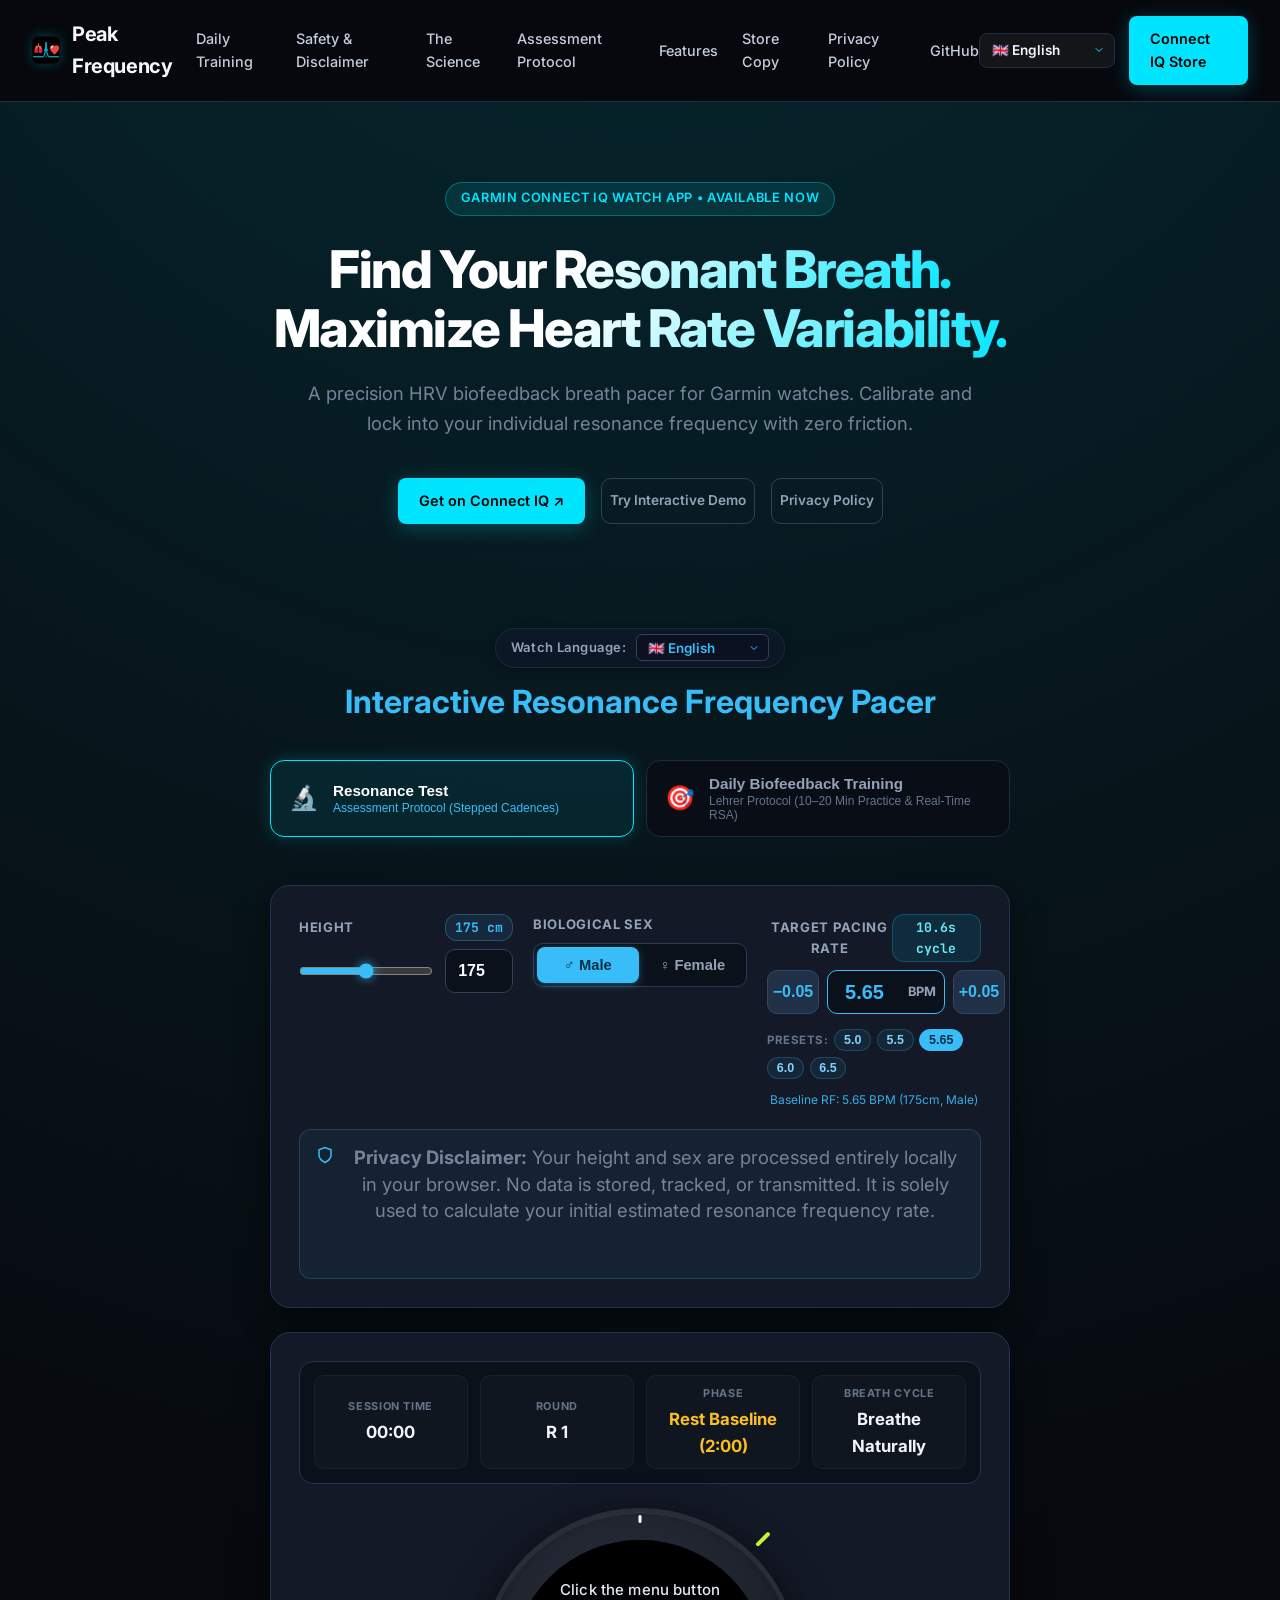
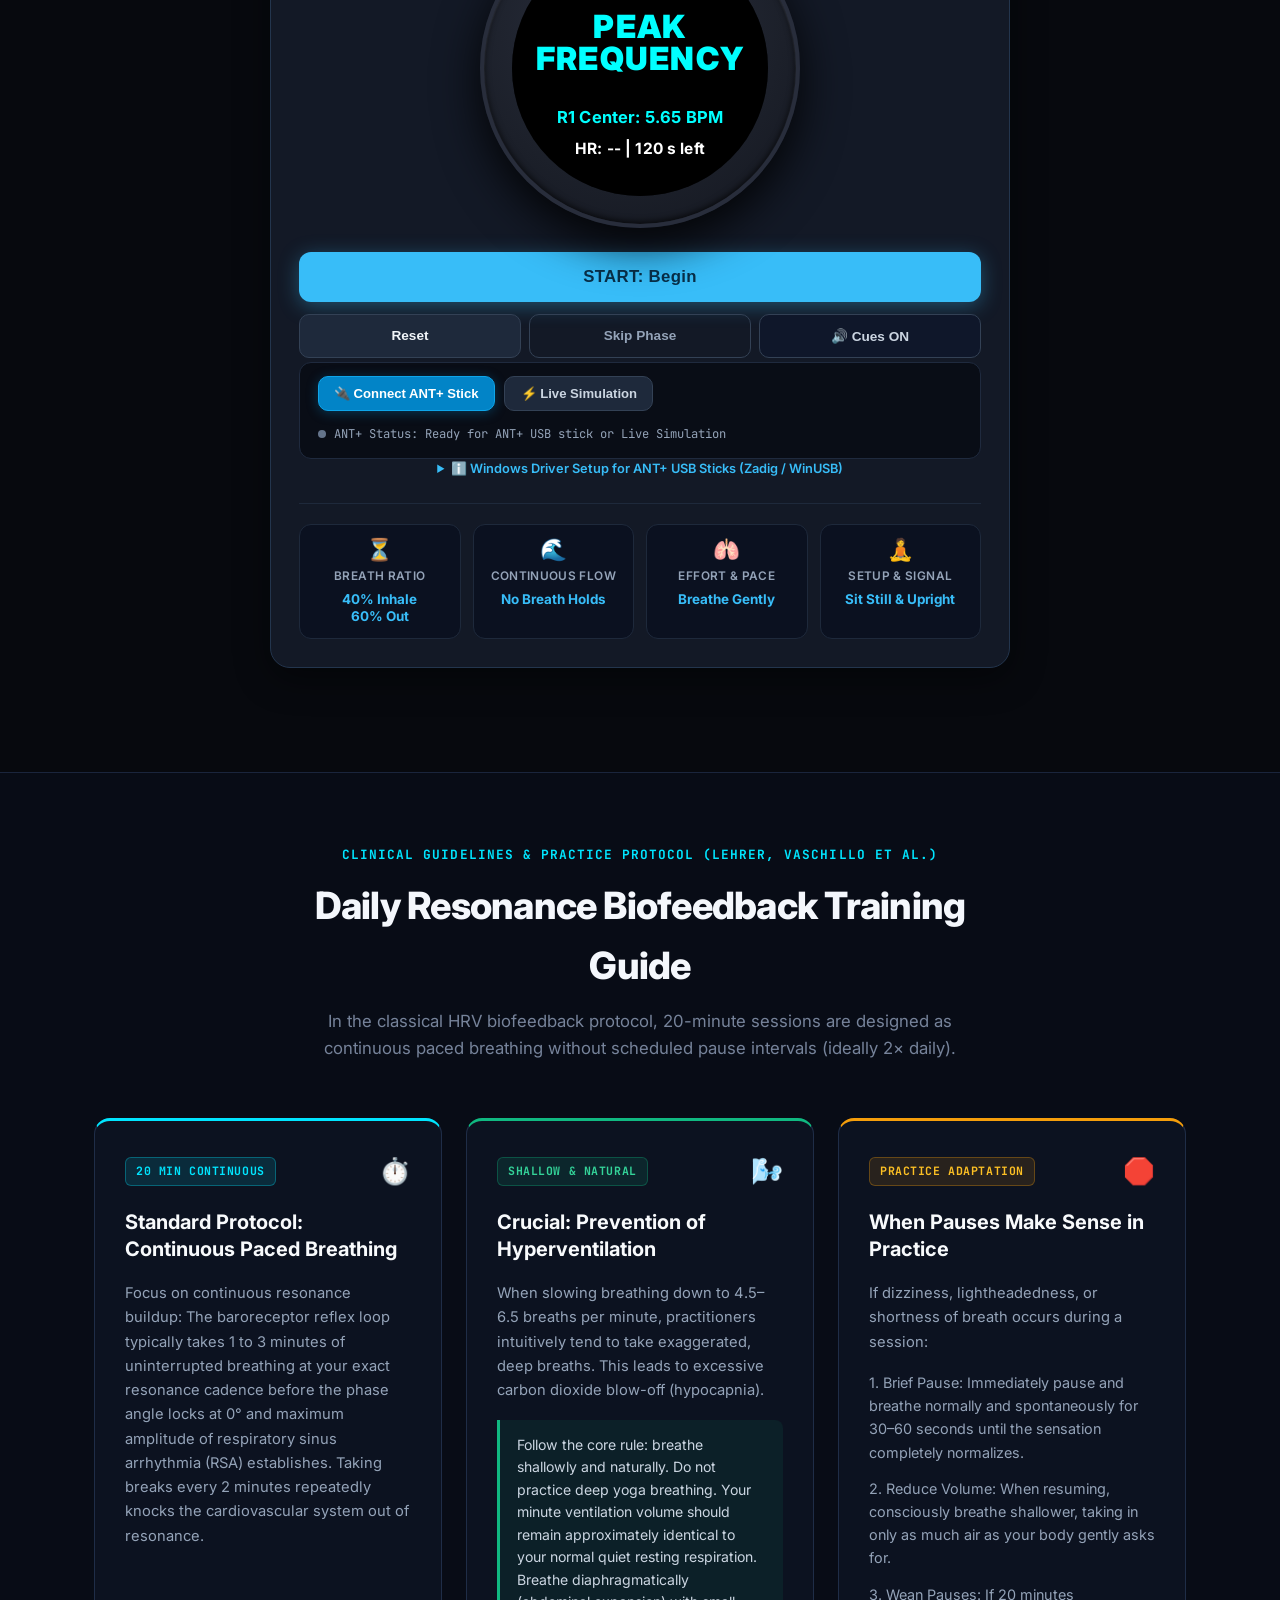
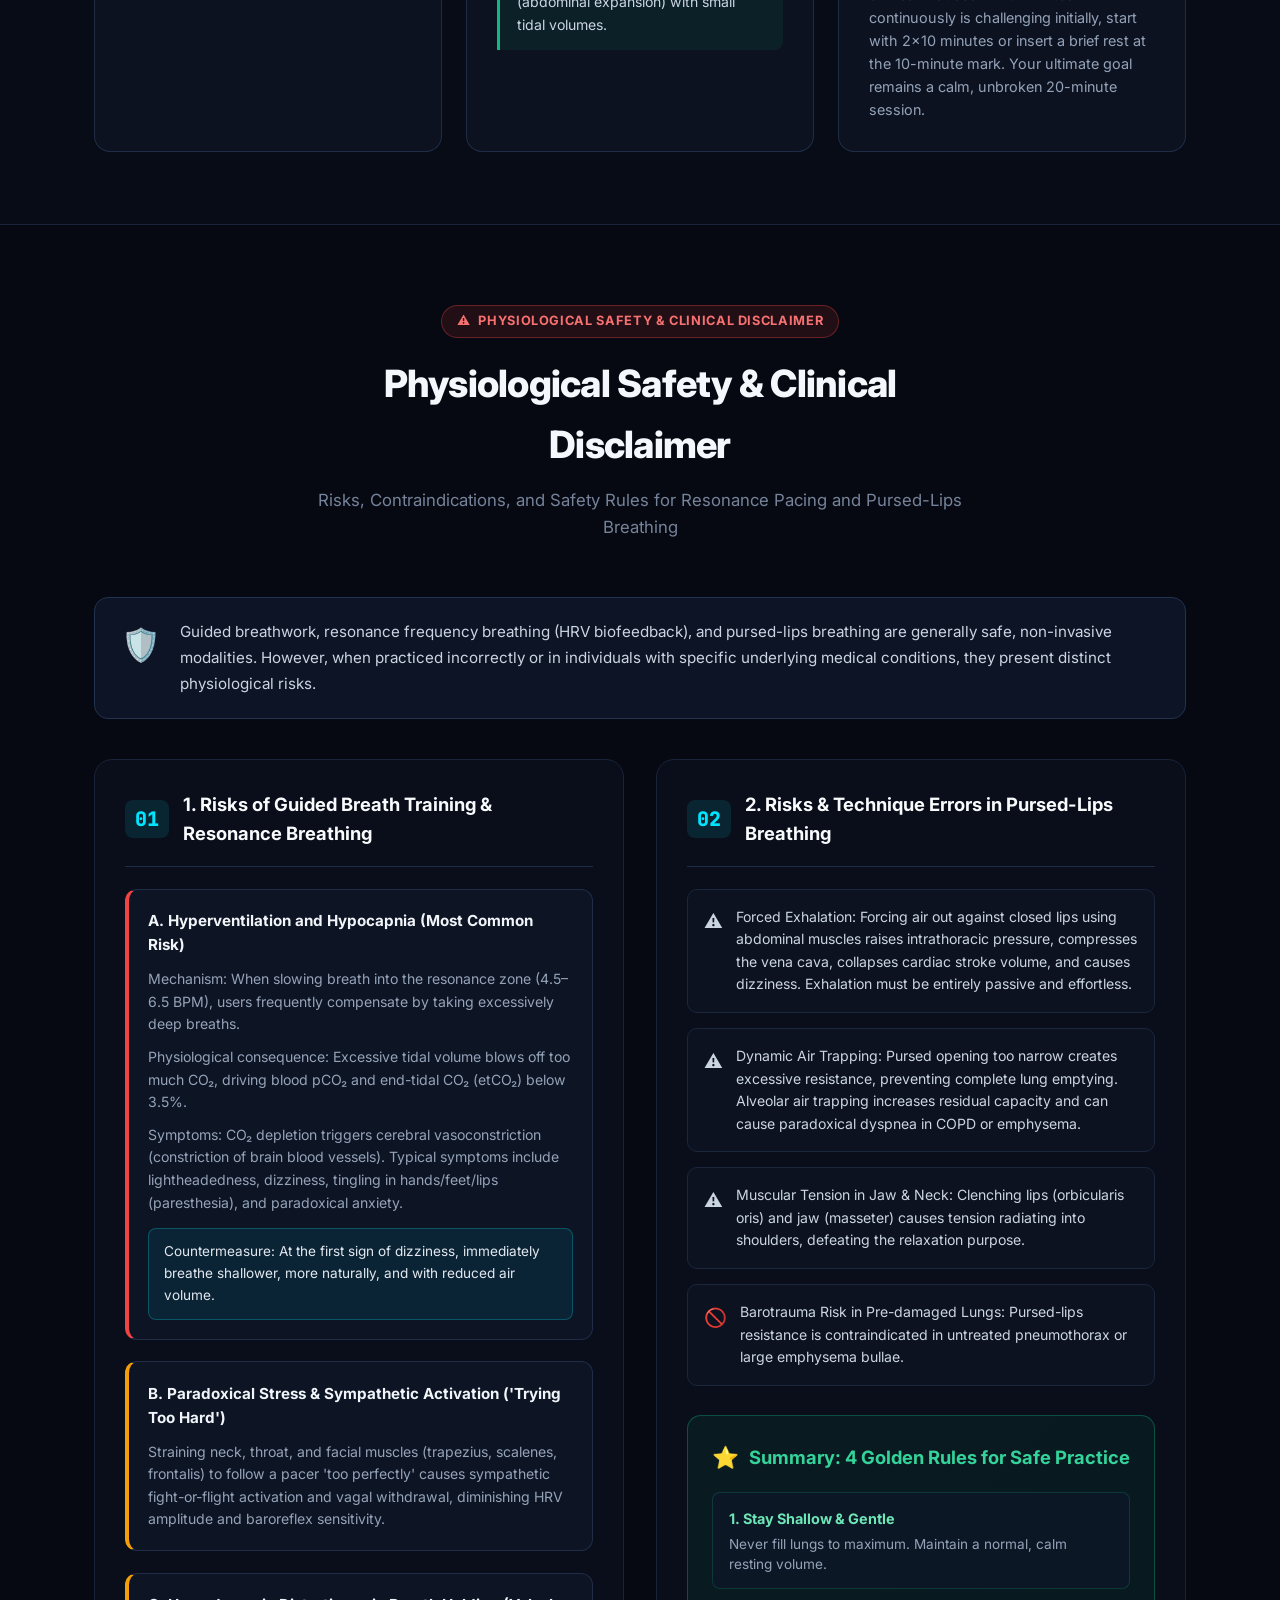
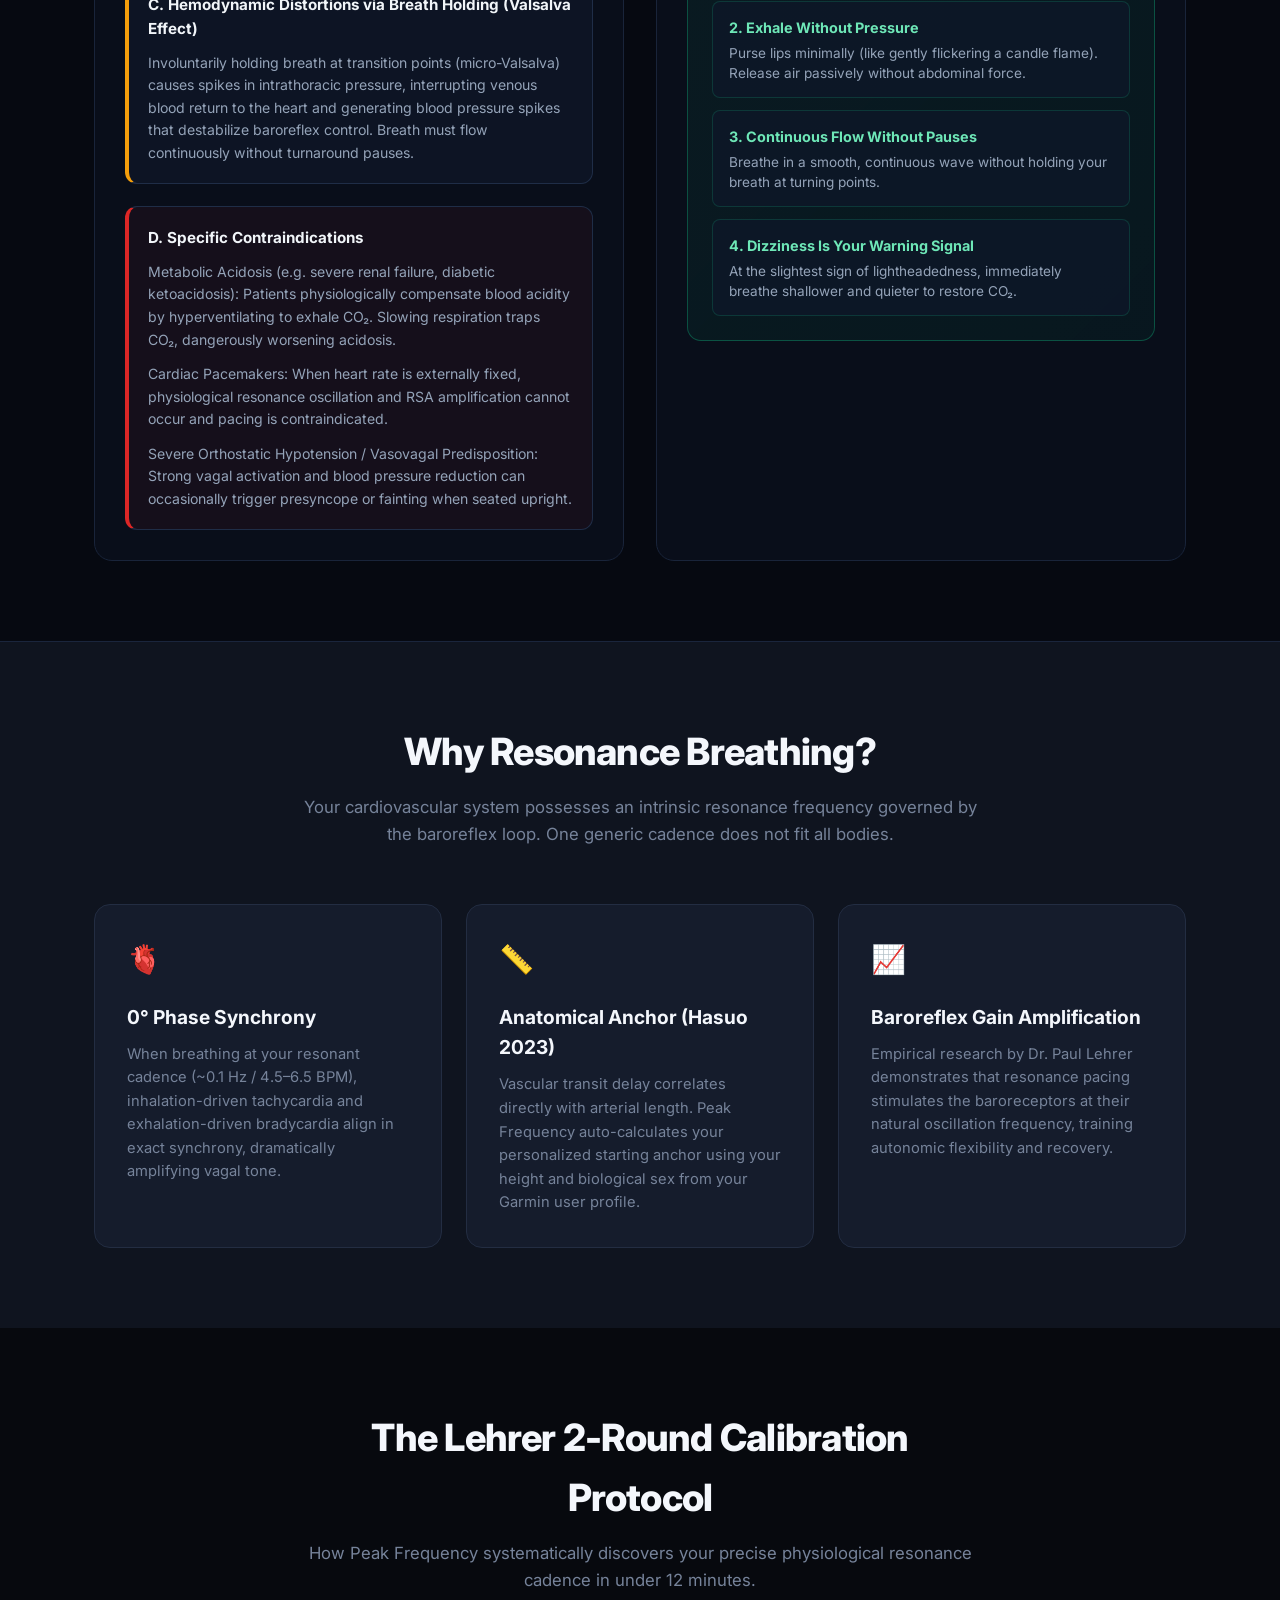
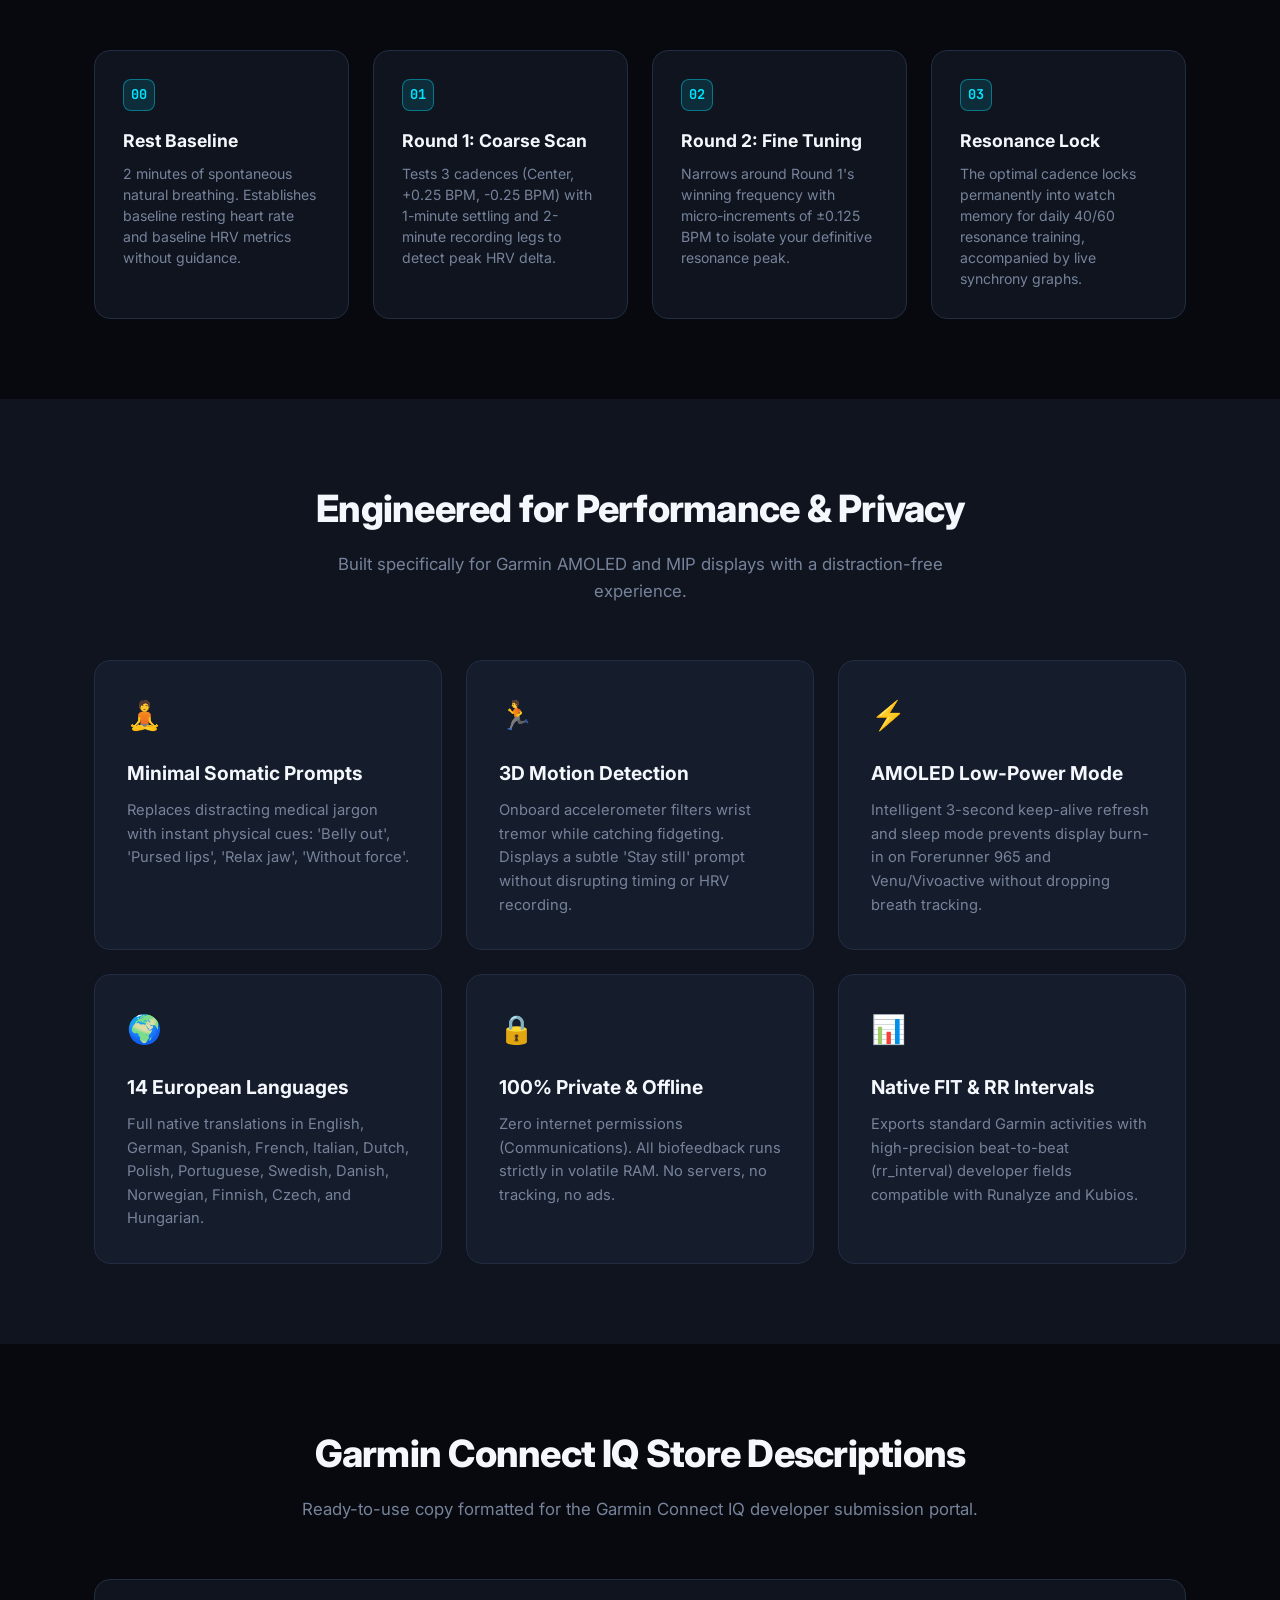
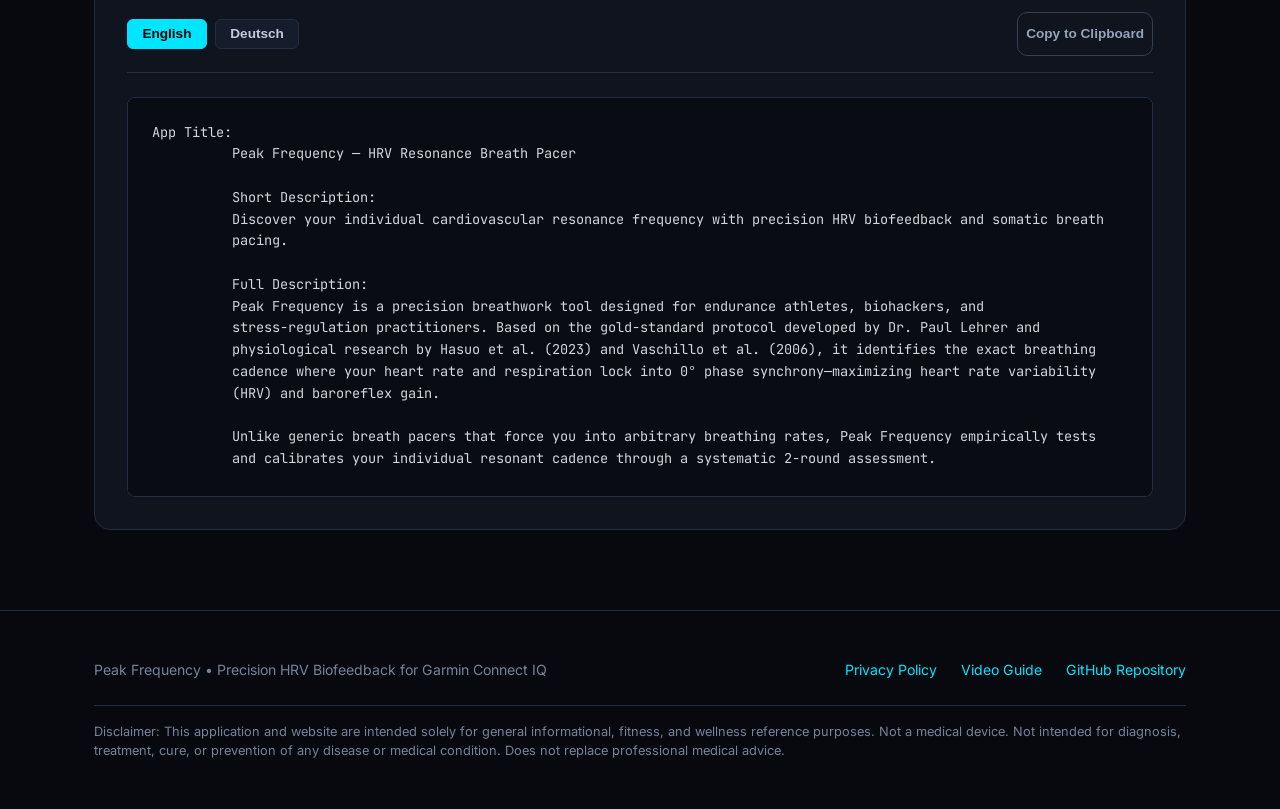
==== commit 7b6dab67: "update translations and descriptions" ====
--- a/docs/index.html
+++ b/docs/index.html
@@ -907,7 +907,7 @@
         <option value="hu">🇭🇺 Magyar</option>
       </select>
       <a href="https://apps.garmin.com/apps/174cda32-a42a-43b4-8b07-658ddda48d92?tid=0" class="btn btn-primary"
-        target="_blank" rel="noopener noreferrer">
+        target="_blank" rel="noopener noreferrer" data-i18n="nav_store_btn">
         Connect IQ Store
       </a>
     </div>
@@ -916,7 +916,7 @@
   <!-- Hero Section -->
   <section class="hero">
     <div class="container">
-      <div class="badge">Garmin Connect IQ Watch App • Available Now</div>
+      <div class="badge" data-i18n="badge_garmin">Garmin Connect IQ Watch App • Available Now</div>
       <h1><span id="heroTitleMain">Find Your Resonant Breath.</span><br><span id="heroTitleSub">Maximize Heart Rate Variability.</span></h1>
       <p id="heroDesc">
         A precision HRV biofeedback breath pacer for Garmin watches. Calibrate and lock into your individual resonance
@@ -5934,7 +5934,8 @@
             if (btnTryDemo && s.btn_try_demo) btnTryDemo.textContent = s.btn_try_demo;
             if (btnPrivacyPolicy && s.btn_privacy_policy) btnPrivacyPolicy.textContent = s.btn_privacy_policy;
             if (navPrivacyPolicy && s.btn_privacy_policy) navPrivacyPolicy.textContent = s.btn_privacy_policy;
-            if (footerPrivacyPolicy && s.btn_privacy_policy) footerPrivacyPolicy.textContent = s.btn_privacy_policy;
+            const elFooterPrivacy = footerPrivacyPolicy || document.getElementById('footerPrivacyPolicy');
+            if (elFooterPrivacy && s.btn_privacy_policy) elFooterPrivacy.textContent = s.btn_privacy_policy;
 
             // 3. Technique Guidance Rules
             if (techRatioTitle) techRatioTitle.textContent = s.ratio_title || 'Breath Ratio';
@@ -6051,7 +6052,17 @@
           if (!window.PEAK_I18N || !window.PEAK_I18N[savedLang]) {
             savedLang = 'en';
           }
+          // Initialize language immediately for already-parsed elements (hero, demo watch, etc.)
           setLanguage(savedLang);
+
+          // If the DOM is still loading when this inline script executes, re-run setLanguage
+          // once DOMContentLoaded fires so that all subsequent sections (Training Guide,
+          // Safety Disclaimer, Science, Protocol, Features, Store Descriptions, Footer) are fully translated.
+          if (document.readyState === 'loading') {
+            document.addEventListener('DOMContentLoaded', () => {
+              setLanguage(currentLang || savedLang);
+            });
+          }
         })();
       </script>
     </div>
@@ -6485,12 +6496,12 @@
   <footer>
     <div class="container">
       <div class="footer-grid" style="margin-bottom: 1.5rem;">
-        <div>
+        <div data-i18n="footer_tagline">
           <strong>Peak Frequency</strong> • Precision HRV Biofeedback for Garmin Connect IQ
         </div>
         <div style="display: flex; gap: 1.5rem;">
-          <a href="privacy_policy.html" id="footerPrivacyPolicy">Privacy Policy</a>
-          <a href="tutorial_redirect.html">Video Guide</a>
+          <a href="privacy_policy.html" id="footerPrivacyPolicy" data-i18n="btn_privacy_policy">Privacy Policy</a>
+          <a href="tutorial_redirect.html" data-i18n="video_guide_title">Video Guide</a>
           <a href="https://github.com/mesw/PeakFrequency" target="_blank" rel="noopener noreferrer">GitHub
             Repository</a>
         </div>
@@ -6530,7 +6541,9 @@
         if (!activeContent) return;
         navigator.clipboard.writeText(activeContent.innerText).then(() => {
           const originalText = copyBtn.innerText;
-          copyBtn.innerText = 'Copied!';
+          const lang = document.documentElement.lang || 'en';
+          const s = (window.PEAK_I18N && window.PEAK_I18N[lang] && window.PEAK_I18N[lang].strings) || {};
+          copyBtn.innerText = s.store_copied_btn || 'Copied!';
           setTimeout(() => { copyBtn.innerText = originalText; }, 2000);
         }).catch(() => { });
       });
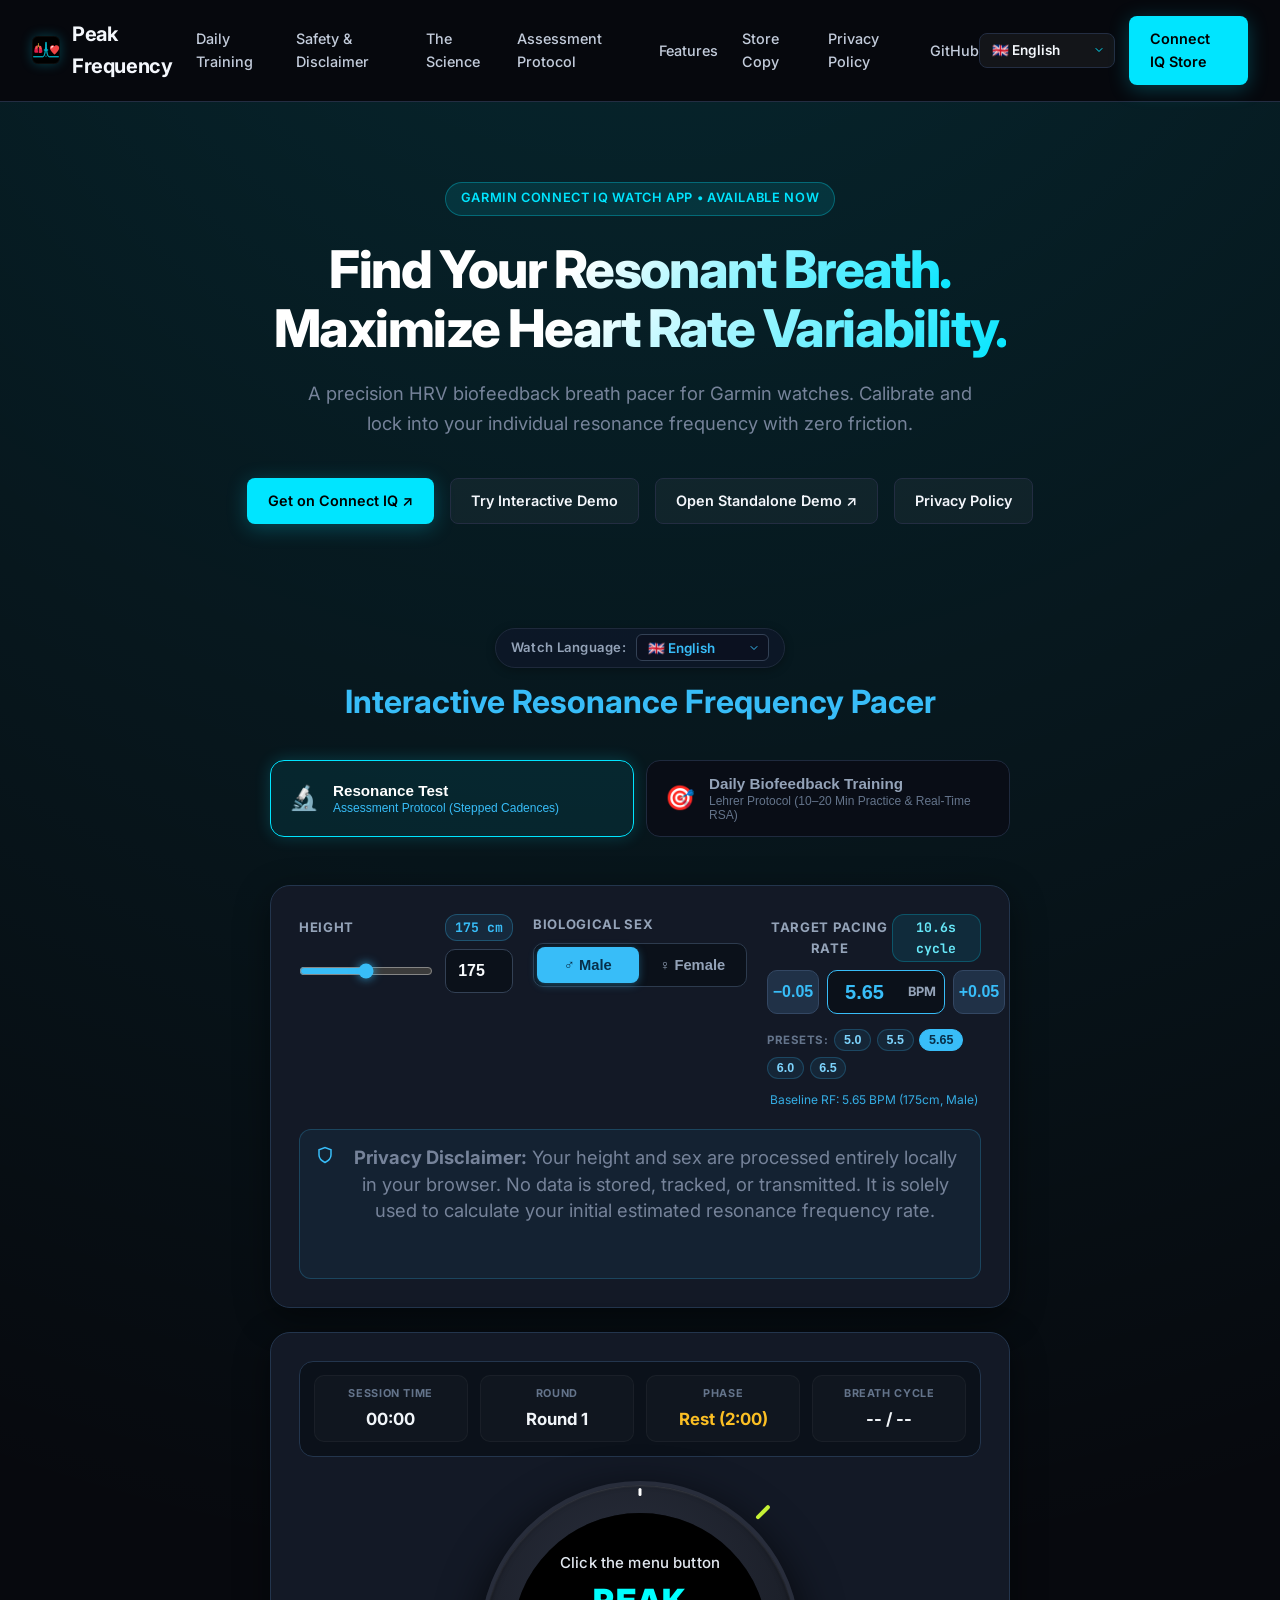
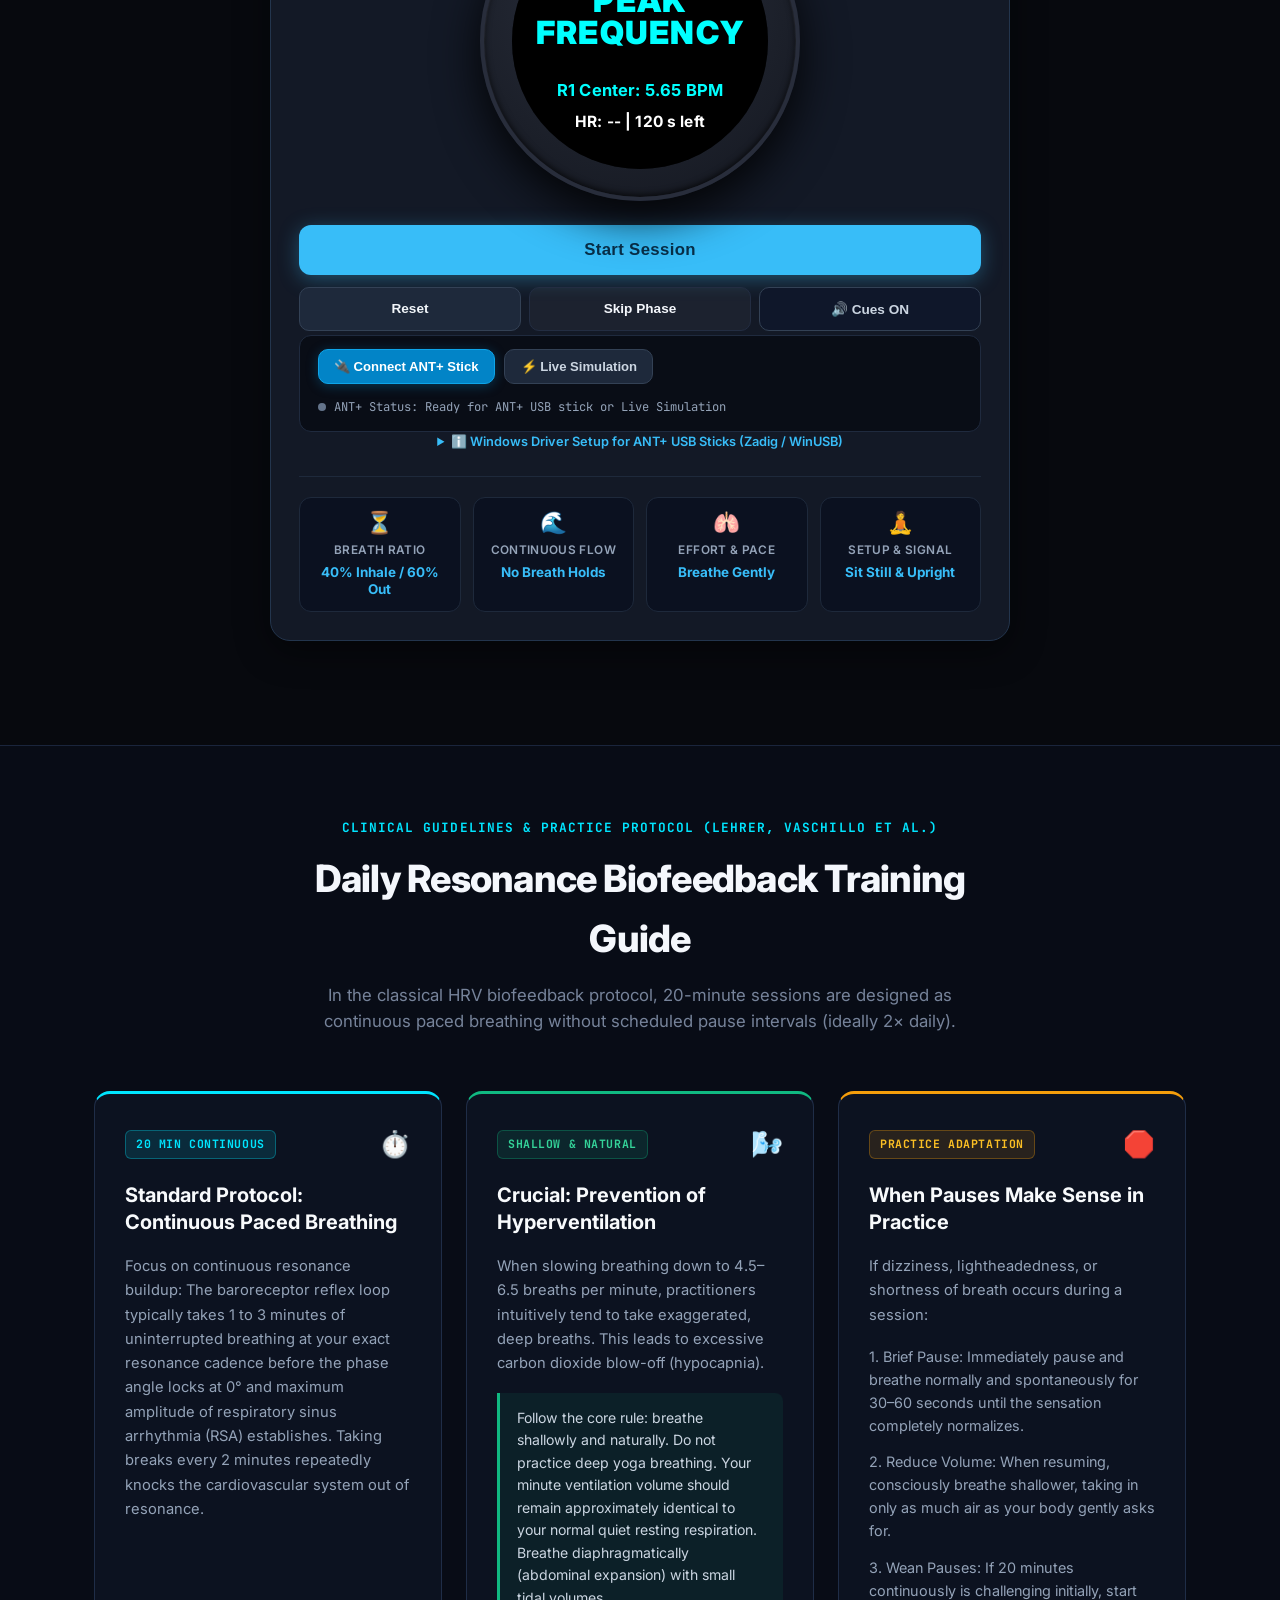
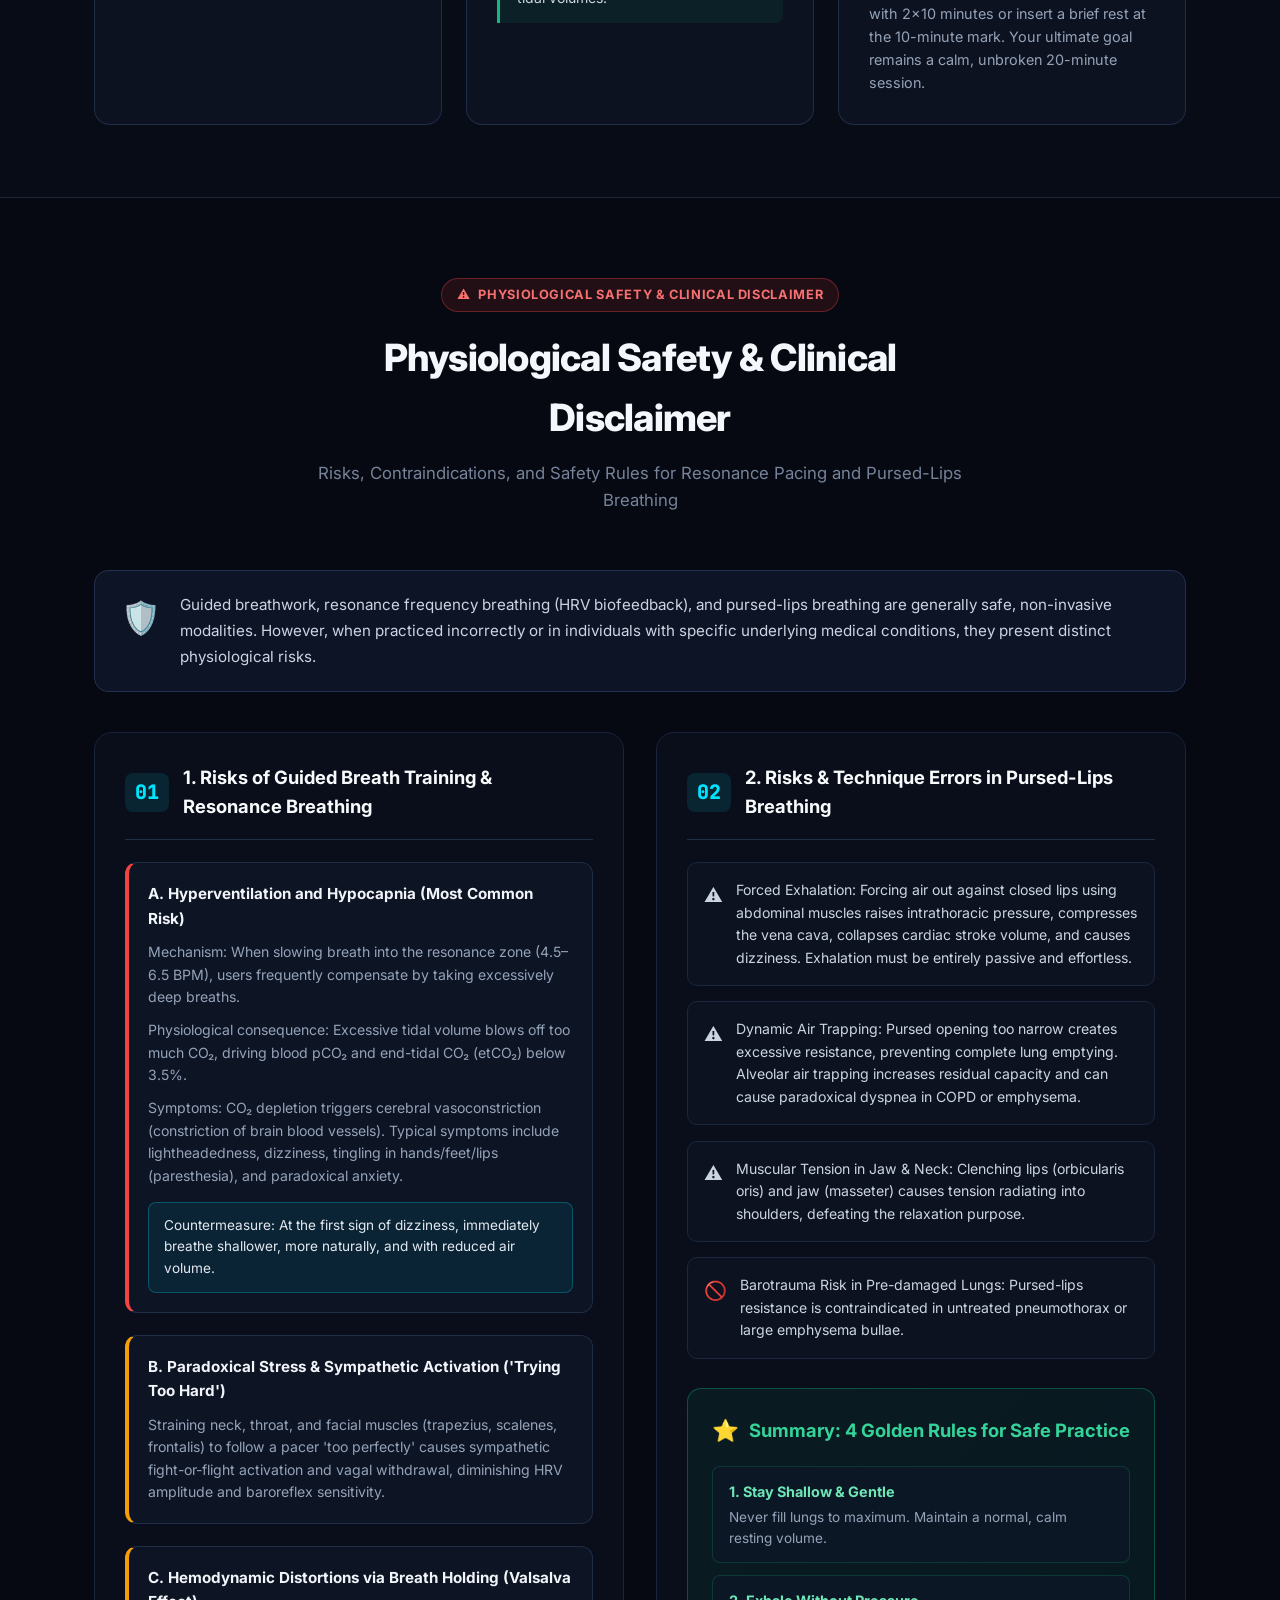
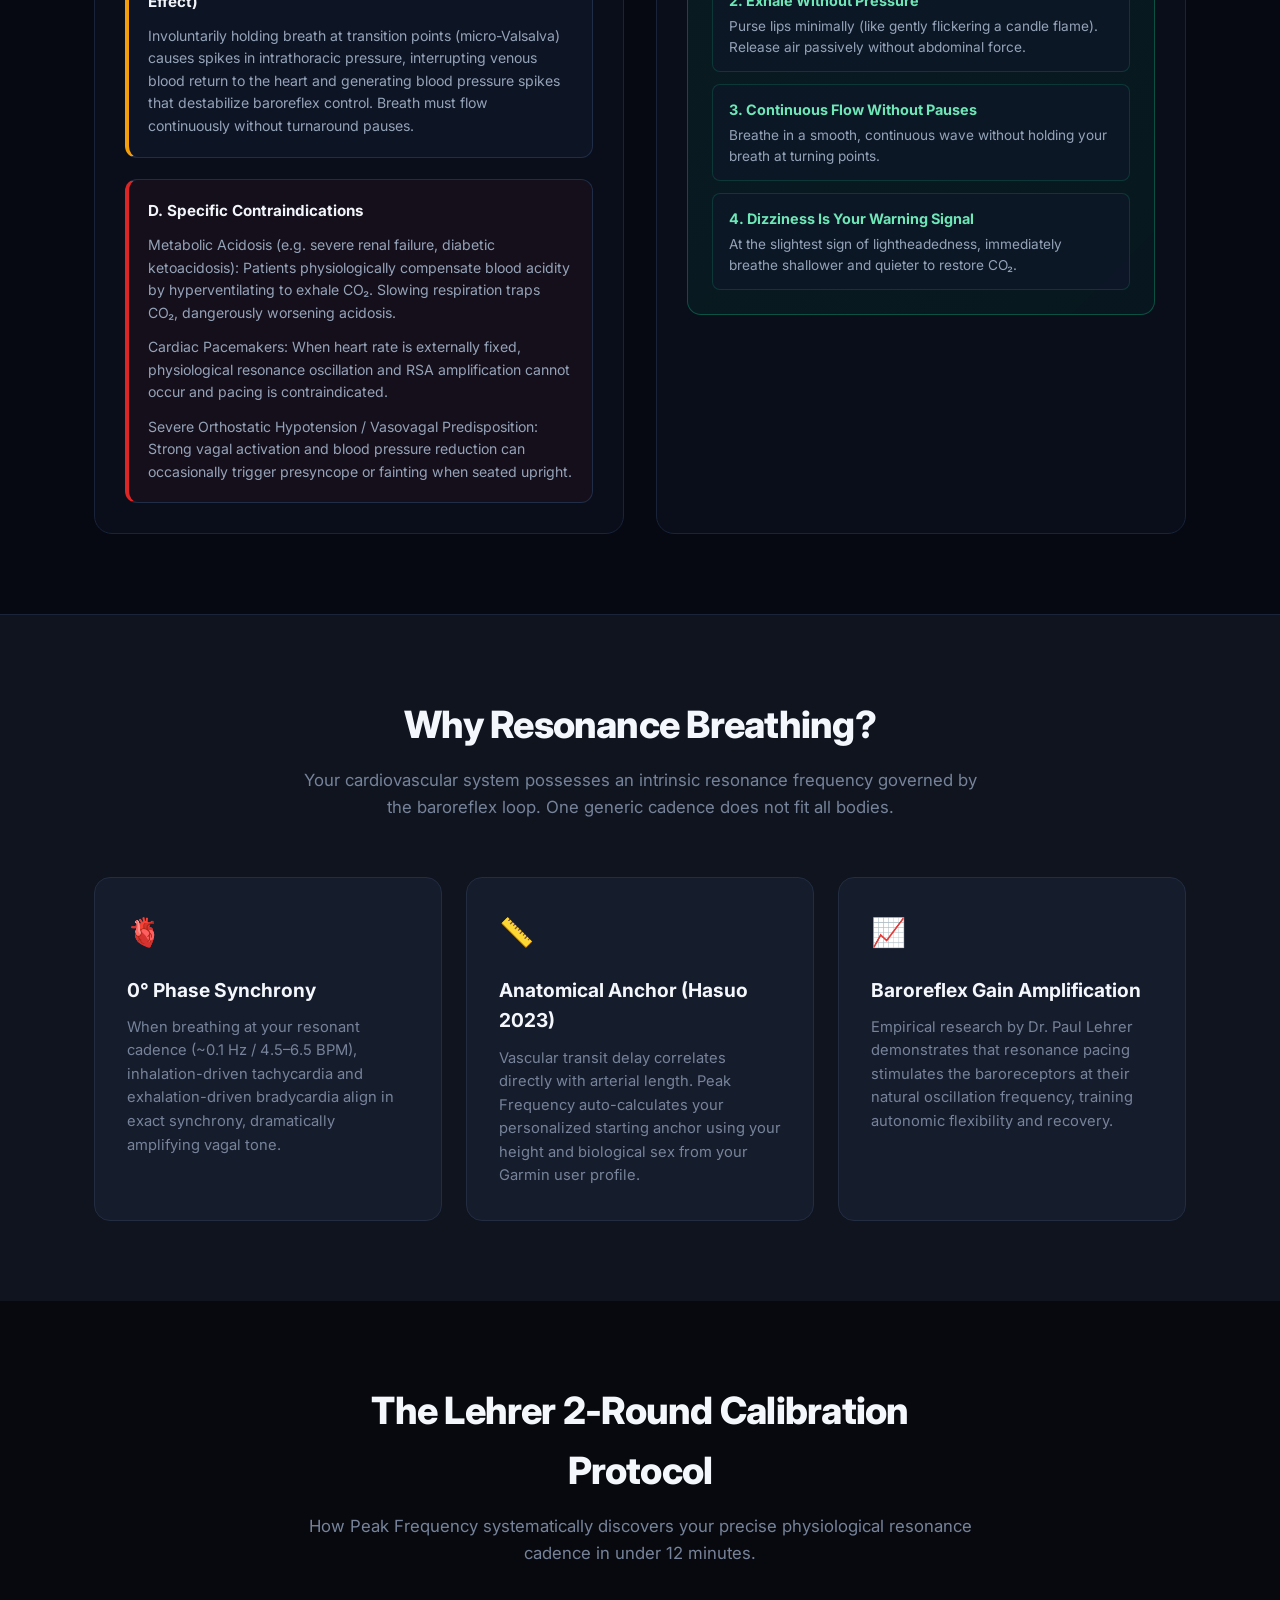
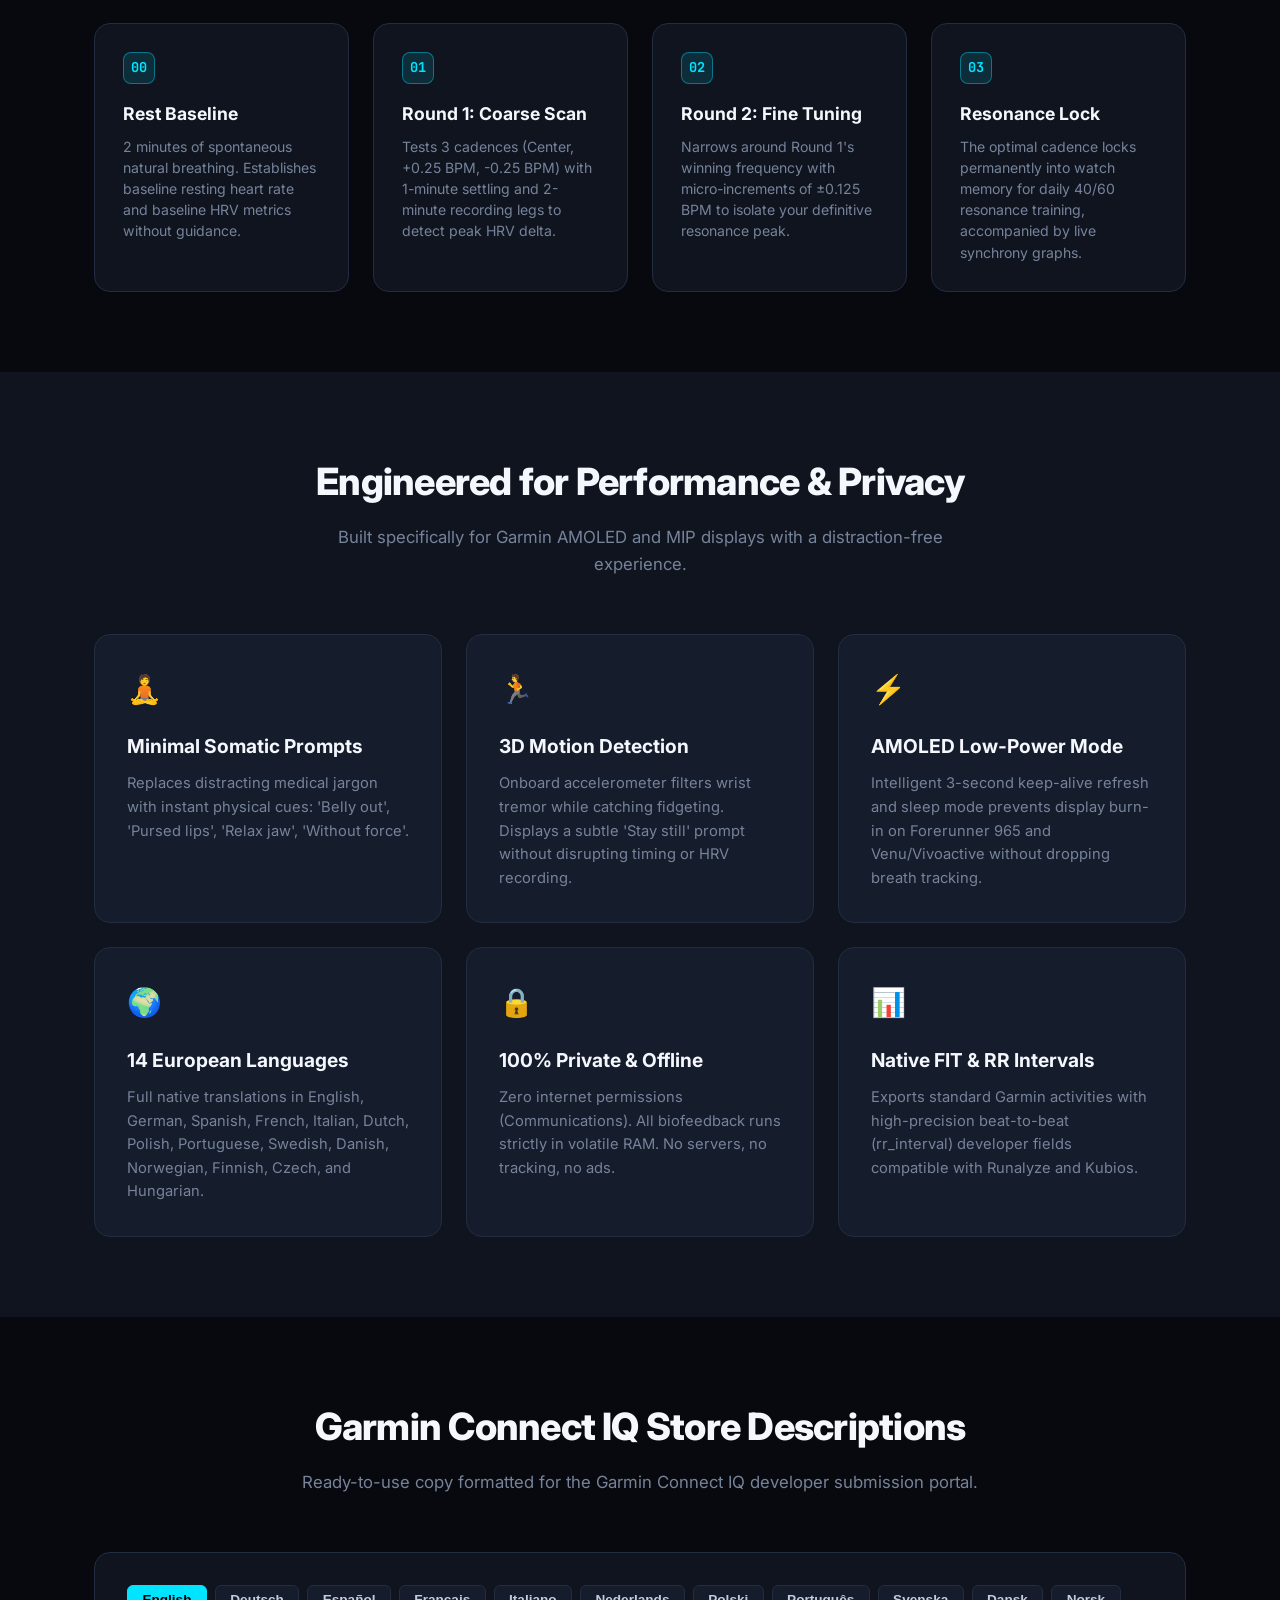
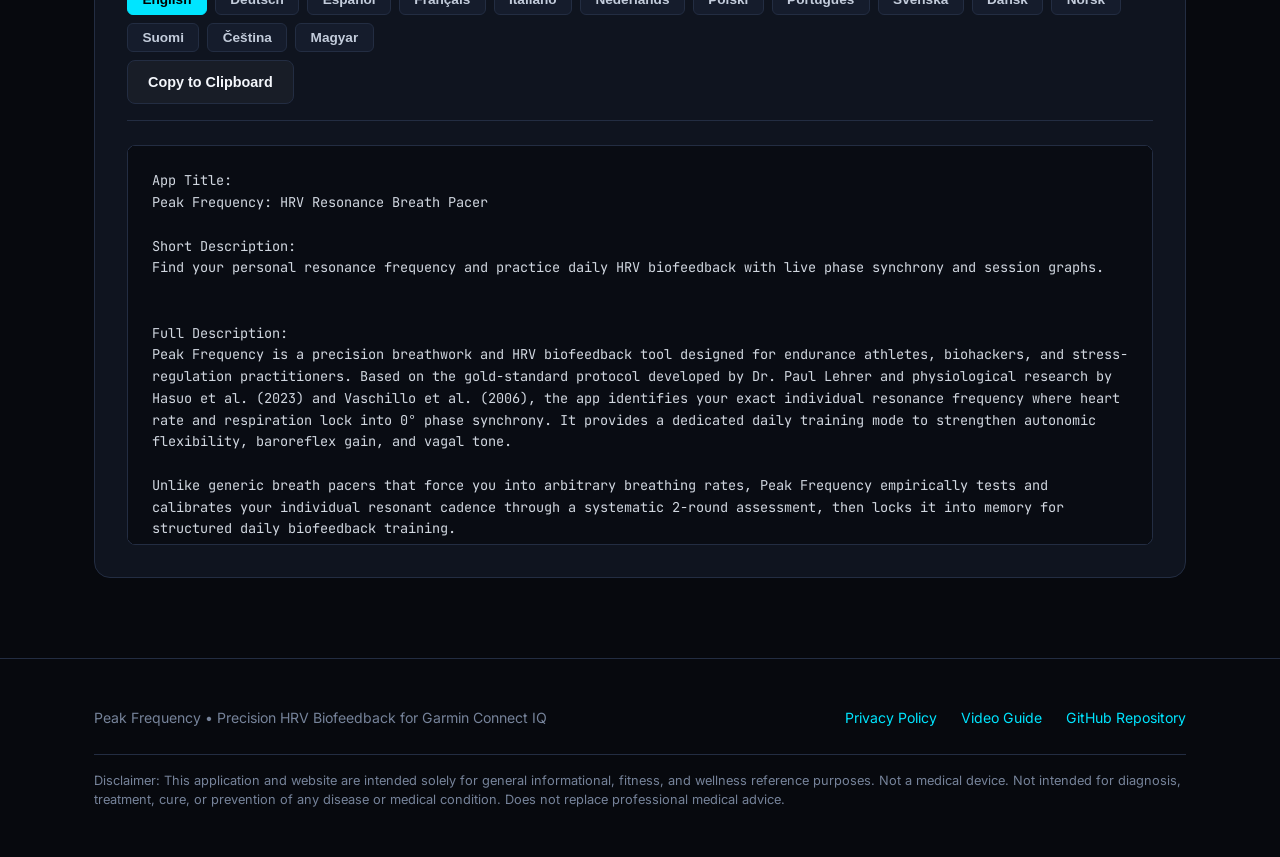
==== commit eb32c2c1: "update demo, add better instructions" ====
--- a/docs/index.html
+++ b/docs/index.html
@@ -20,7 +20,8 @@
   <link
     href="https://fonts.googleapis.com/css2?family=Inter:wght@300;400;500;600;700;800&family=JetBrains+Mono:wght@400;500;600&display=swap"
     rel="stylesheet">
-  <script src="assets/translations.js"></script>
+  <link rel="stylesheet" href="assets/pacer.css?v=20261006">
+  <script src="assets/translations.js?v=20261002"></script>
 
   <style>
     :root {
@@ -235,6 +236,7 @@
     .hero h1 span {
       background: linear-gradient(135deg, #ffffff 40%, var(--cyan) 100%);
       -webkit-background-clip: text;
+      background-clip: text;
       -webkit-text-fill-color: transparent;
     }
 
@@ -386,6 +388,7 @@
     .tab-buttons {
       display: flex;
       gap: 0.5rem;
+      flex-wrap: wrap;
     }
 
     .tab-btn {
@@ -917,19 +920,20 @@
   <section class="hero">
     <div class="container">
       <div class="badge" data-i18n="badge_garmin">Garmin Connect IQ Watch App • Available Now</div>
-      <h1><span id="heroTitleMain">Find Your Resonant Breath.</span><br><span id="heroTitleSub">Maximize Heart Rate Variability.</span></h1>
-      <p id="heroDesc">
+      <h1><span id="heroTitleMain" data-i18n="hero_title_main">Find Your Resonant Breath.</span><br><span id="heroTitleSub" data-i18n="hero_title_sub">Maximize Heart Rate Variability.</span></h1>
+      <p id="heroDesc" data-i18n="hero_desc">
         A precision HRV biofeedback breath pacer for Garmin watches. Calibrate and lock into your individual resonance
         frequency with zero friction.
       </p>
 
       <div class="hero-actions">
         <a href="https://apps.garmin.com/apps/174cda32-a42a-43b4-8b07-658ddda48d92?tid=0" class="btn btn-primary"
-          id="btnGetConnectIq" target="_blank" rel="noopener noreferrer">
+          id="btnGetConnectIq" data-i18n="btn_get_connect_iq" target="_blank" rel="noopener noreferrer">
           Get on Connect IQ ↗
         </a>
-        <a href="#demo" class="btn btn-outline" id="btnTryDemo">Try Interactive Demo</a>
-        <a href="privacy_policy.html" class="btn btn-outline" id="btnPrivacyPolicy">Privacy Policy</a>
+        <a href="#demo" class="btn btn-outline" id="btnTryDemo" data-i18n="btn_try_demo">Try Interactive Demo</a>
+        <a href="demo.html" class="btn btn-outline" target="_blank" data-i18n="btn_open_standalone">Open Standalone Demo ↗</a>
+        <a href="privacy_policy.html" class="btn btn-outline" id="btnPrivacyPolicy" data-i18n="btn_privacy_policy">Privacy Policy</a>
       </div>
 
       <!-- Interactive Watch Pacer Simulation (Garmin UI Clone) -->
@@ -937,10 +941,10 @@
       <!-- INTERACTIVE PACER DEMO (Garmin Protocol: 2m Rest / 2m Pace) -->
       <!-- ======================================================== -->
       <section id="demo" class="demo-section">
-        <div class="demo-container">
+        <div class="demo-container" id="pacerDemoMount">
           <div class="demo-header">
             <div class="demo-lang-selector-bar">
-              <label for="demoLangSelect" id="lblWatchLanguage">Watch Language:</label>
+              <label for="demoLangSelect" id="lblWatchLanguage" data-i18n="watch_language">Watch Language:</label>
               <select id="demoLangSelect" class="demo-lang-select" aria-label="Select Demo Watch Language">
                 <option value="en">🇬🇧 English</option>
                 <option value="de">🇩🇪 Deutsch</option>
@@ -958,7 +962,7 @@
                 <option value="hu">🇭🇺 Magyar</option>
               </select>
             </div>
-            <h2 id="demoTitle">Interactive Resonance Frequency Pacer</h2>
+            <h2 id="demoTitle" data-i18n="demo_title">Interactive Resonance Frequency Pacer</h2>
             <!-- <p class="subtitle" id="demoSubtitle">Experience the exact protocol from the Garmin Connect IQ app</p> -->
           </div>
 
@@ -967,15 +971,15 @@
             <button type="button" class="mode-tab-btn active" id="tabModeTest" role="tab" aria-selected="true">
               <span class="mode-tab-icon">🔬</span>
               <div class="mode-tab-text">
-                <strong id="lblModeTestTitle">Resonance Test</strong>
-                <small id="lblModeTestSub">Assessment Protocol (Stepped Cadences)</small>
+                <strong id="lblModeTestTitle" data-i18n="lbl_mode_test_title">Resonance Test</strong>
+                <small id="lblModeTestSub" data-i18n="lbl_mode_test_sub">Assessment Protocol (Stepped Cadences)</small>
               </div>
             </button>
             <button type="button" class="mode-tab-btn" id="tabModeTrain" role="tab" aria-selected="false">
               <span class="mode-tab-icon">🎯</span>
               <div class="mode-tab-text">
-                <strong id="lblModeTrainTitle">Daily Biofeedback Training</strong>
-                <small id="lblModeTrainSub">Lehrer Protocol (10–20 Min Practice &amp; Real-Time RSA)</small>
+                <strong id="lblModeTrainTitle" data-i18n="lbl_mode_train_title">Daily Biofeedback Training</strong>
+                <small id="lblModeTrainSub" data-i18n="lbl_mode_train_sub">Lehrer Protocol (10–20 Min Practice &amp; Real-Time RSA)</small>
               </div>
             </button>
           </div>
@@ -985,7 +989,7 @@
             <!-- Training Specific Settings (Duration, Baseline RSA, 2x Goal) -->
             <div class="training-config-row" id="trainingConfigRow" style="display: none;">
               <div class="training-config-group">
-                <span class="config-lbl" id="lblTrainDuration">Session Duration:</span>
+                <span class="config-lbl" id="lblTrainDuration" data-i18n="lbl_train_duration">Session Duration:</span>
                 <div class="segmented-control duration-control" role="group" aria-label="Training Duration">
                   <button type="button" class="seg-btn duration-btn" data-min="10">10 Min</button>
                   <button type="button" class="seg-btn duration-btn" data-min="15">15 Min</button>
@@ -993,7 +997,7 @@
                 </div>
               </div>
               <div class="training-config-group">
-                <span class="config-lbl" id="lblBaselineRsa">Baseline RSA (Rest):</span>
+                <span class="config-lbl" id="lblBaselineRsa" data-i18n="lbl_baseline_rsa">Baseline RSA (Rest):</span>
                 <div class="baseline-control-wrapper">
                   <button type="button" class="step-btn" id="baselineMinus" aria-label="Decrease baseline RSA">−1</button>
                   <span class="baseline-val-chip" id="baselineValDisplay">10.0 <small>BPM</small></span>
@@ -1007,7 +1011,7 @@
               <!-- Height Input -->
               <div class="form-group">
                 <div class="form-label-row">
-                  <label for="userHeight" id="lblUserHeight">Height</label>
+                  <label for="userHeight" id="lblUserHeight" data-i18n="height">Height</label>
                   <span class="value-chip" id="heightBadge"><span id="heightVal">175</span> cm</span>
                 </div>
                 <div class="input-row">
@@ -1021,7 +1025,7 @@
               <!-- Sex Input with Mobile-Friendly Segmented Switch -->
               <div class="form-group">
                 <div class="form-label-row">
-                  <label for="userSex" id="lblUserSex">Biological Sex</label>
+                  <label for="userSex" id="lblUserSex" data-i18n="biological_sex">Biological Sex</label>
                 </div>
                 <div class="segmented-control" role="group" aria-label="Biological Sex">
                   <button type="button" class="seg-btn active" data-val="male" id="sexMaleBtn">♂ Male</button>
@@ -1036,7 +1040,7 @@
               <!-- Target BPM Control with 0.05 step & Quick Presets -->
               <div class="form-group bpm-form-group">
                 <div class="form-label-row">
-                  <label for="targetBpm" id="lblTargetCadence">Target Pacing Rate</label>
+                  <label for="targetBpm" id="lblTargetCadence" data-i18n="target_cadence">Target Pacing Rate</label>
                   <span class="value-chip chip-cyan" id="cycleSecHint">10.6s cycle</span>
                 </div>
                 <div class="bpm-control-row">
@@ -1050,7 +1054,7 @@
                 </div>
                 <!-- Quick Cadence Presets for 1-tap mobile selection -->
                 <div class="presets-row" role="group" aria-label="Quick Cadence Presets">
-                  <span class="presets-label" id="lblPresets">Presets:</span>
+                  <span class="presets-label" id="lblPresets" data-i18n="presets">Presets:</span>
                   <button type="button" class="preset-chip" data-bpm="5.00">5.0</button>
                   <button type="button" class="preset-chip" data-bpm="5.50">5.5</button>
                   <button type="button" class="preset-chip active" data-bpm="5.65">5.65</button>
@@ -1067,7 +1071,7 @@
                 stroke-width="2">
                 <path d="M12 22s8-4 8-10V5l-8-3-8 3v7c0 6 8 10 8 10z" />
               </svg>
-              <p><strong id="privacyDisclaimerTitle">Privacy Disclaimer:</strong> <span id="privacyDisclaimerBody">Your height and sex are processed entirely locally in your
+              <p><strong id="privacyDisclaimerTitle" data-i18n="privacy_disclaimer_title">Privacy Disclaimer:</strong> <span id="privacyDisclaimerBody" data-i18n="privacy_disclaimer_body">Your height and sex are processed entirely locally in your
                 browser. No data is stored, tracked, or transmitted. It is solely used to calculate your initial
                 estimated resonance frequency rate.</span></p>
             </div>
@@ -1078,19 +1082,19 @@
             <!-- Session Telemetry (Mobile-Optimized Balanced Grid) -->
             <div class="telemetry-bar">
               <div class="telemetry-item">
-                <span class="telemetry-label" id="lblSessionTime">SESSION TIME</span>
+                <span class="telemetry-label" id="lblSessionTime" data-i18n="telemetry_session_time">SESSION TIME</span>
                 <span class="telemetry-val" id="totalTimeDisplay">00:00</span>
               </div>
               <div class="telemetry-item">
-                <span class="telemetry-label" id="lblRound">ROUND</span>
+                <span class="telemetry-label" id="lblRound" data-i18n="telemetry_round">ROUND</span>
                 <span class="telemetry-val" id="roundDisplay">Round 1</span>
               </div>
               <div class="telemetry-item">
-                <span class="telemetry-label" id="lblPhase">PHASE</span>
+                <span class="telemetry-label" id="lblPhase" data-i18n="telemetry_phase">PHASE</span>
                 <span class="telemetry-val phase-badge" id="phaseDisplay">Rest (2:00)</span>
               </div>
               <div class="telemetry-item">
-                <span class="telemetry-label" id="lblBreathCycle">BREATH CYCLE</span>
+                <span class="telemetry-label" id="lblBreathCycle" data-i18n="telemetry_breath_cycle">BREATH CYCLE</span>
                 <span class="telemetry-val" id="cycleDisplay">-- / --</span>
               </div>
             </div>
@@ -1130,7 +1134,7 @@
                 <span id="btnStartPauseText">Start Session</span>
               </button>
               <div class="secondary-actions">
-                <button type="button" class="btn-secondary" id="btnReset">Reset</button>
+                <button type="button" class="btn-secondary" id="btnReset" data-i18n="btn_reset">Reset</button>
                 <button type="button" class="btn-outline" id="btnSkipPhase"
                   title="Skip to next phase (Rest ↔ Paced)">Skip Phase</button>
                 <button type="button" class="btn-icon" id="btnAudioToggle" title="Toggle audio and vibration cues">
@@ -1175,16 +1179,16 @@
               <div class="ant-charts-header">
                 <div class="ant-title-group">
                   <div class="ant-title-row">
-                    <span class="ant-badge" id="antBadge">ANT+ WebUSB</span>
-                    <h4 id="antCardHeading">Live ANT+ Monitoring &amp; Superimposed Waveform</h4>
+                    <span class="ant-badge" id="antBadge" data-i18n="ant_badge">ANT+ WebUSB</span>
+                    <h4 id="antCardHeading" data-i18n="ant_heading">Live ANT+ Monitoring &amp; Superimposed Waveform</h4>
                   </div>
-                  <p class="ant-subtitle" id="antSubtitle">Real-time beat-by-beat RR interval deframing &amp; 0°
+                  <p class="ant-subtitle" id="antSubtitle" data-i18n="ant_sub">Real-time beat-by-beat RR interval deframing &amp; 0°
                     respiration phase synchrony</p>
                 </div>
                 <div class="ant-collapse-actions">
                   <button type="button" class="btn-ant-export" id="btnExportJsonl"
                     title="Export RR &amp; Respiration Session Log as JSONL">
-                    <span id="btnExportJsonlText">📥 Export JSONL</span>
+                    <span id="btnExportJsonlText" data-i18n="ant_btn_export">📥 Export JSONL</span>
                   </button>
                 </div>
               </div>
@@ -1192,23 +1196,23 @@
               <!-- Real-Time Metric Badges (5 Metrics) -->
               <div class="ant-metrics-bar">
                 <div class="ant-metric-pill">
-                  <span class="metric-lbl" id="lblHrTitle">Heart Rate</span>
+                  <span class="metric-lbl" id="lblHrTitle" data-i18n="lbl_hr_title">Heart Rate</span>
                   <span class="metric-num hr-num" id="valHR">-- <small>BPM</small></span>
                 </div>
                 <div class="ant-metric-pill">
-                  <span class="metric-lbl" id="lblRrTitle">RR Interval</span>
+                  <span class="metric-lbl" id="lblRrTitle" data-i18n="lbl_rr_title">RR Interval</span>
                   <span class="metric-num rr-num" id="valRR">-- <small>ms</small></span>
                 </div>
                 <div class="ant-metric-pill">
-                  <span class="metric-lbl" id="lblRmssdTitle">RMSSD</span>
+                  <span class="metric-lbl" id="lblRmssdTitle" data-i18n="lbl_rmssd_title">RMSSD</span>
                   <span class="metric-num rmssd-num" id="valRMSSD">-- <small>ms</small></span>
                 </div>
                 <div class="ant-metric-pill">
-                  <span class="metric-lbl" id="lblPhaseTitle">Phase Coherence</span>
+                  <span class="metric-lbl" id="lblPhaseTitle" data-i18n="lbl_phase_title">Phase Coherence</span>
                   <span class="metric-num phase-num" id="valPhaseLag">-- <small>ms lag</small></span>
                 </div>
                 <div class="ant-metric-pill rsa-metric-pill">
-                  <span class="metric-lbl" id="lblRsaTitle">Breath RSA (ΔHR)</span>
+                  <span class="metric-lbl" id="lblRsaTitle" data-i18n="lbl_rsa_title">Breath RSA (ΔHR)</span>
                   <span class="metric-num rsa-num" id="valRSA">-- <small>BPM</small></span>
                 </div>
               </div>
@@ -1220,11 +1224,11 @@
                   <div class="graph-header">
                     <div class="graph-title-row">
                       <span class="graph-icon">📈</span>
-                      <h4 id="graphSyncTitle">Cardiotachometer &amp; Respiration</h4>
+                      <h4 id="graphSyncTitle" data-i18n="graph_title_sync">Cardiotachometer &amp; Respiration</h4>
                     </div>
                     <div class="graph-legend">
-                      <span class="legend-item"><span class="legend-line cyan"></span> <span id="legendBreath">Cyan: Respiration</span></span>
-                      <span class="legend-item"><span class="legend-line red"></span> <span id="legendRR">Red: Heart Rate (HR)</span></span>
+                      <span class="legend-item"><span class="legend-line cyan"></span> <span id="legendBreath" data-i18n="legend_breath">Cyan: Respiration</span></span>
+                      <span class="legend-item"><span class="legend-line red"></span> <span id="legendRR" data-i18n="legend_rr">Red: Heart Rate (HR)</span></span>
                     </div>
                   </div>
                   <div class="canvas-wrapper">
@@ -1238,9 +1242,9 @@
                   <div class="graph-header">
                     <div class="graph-title-row">
                       <span class="graph-icon">📶</span>
-                      <h4 id="lightbarTitle">RSA Light-Bar</h4>
+                      <h4 id="lightbarTitle" data-i18n="lightbar_title">RSA Light-Bar</h4>
                     </div>
-                    <span class="badge-excursion" id="badgeExcursionGoal">Goal: 2× Base</span>
+                    <span class="badge-excursion" id="badgeExcursionGoal" data-i18n="lightbar_goal">Goal: 2× Base</span>
                   </div>
                   <div class="lightbar-gauge-wrapper">
                     <canvas id="lightBarCanvas" width="160" height="210" class="lightbar-canvas"></canvas>
@@ -1258,7 +1262,7 @@
                 <div class="graph-header">
                   <div class="graph-title-row">
                     <span class="graph-icon">📊</span>
-                    <h4 id="fftGraphTitle">Moving Frequency Analysis (0.005–0.40 Hz FFT)</h4>
+                    <h4 id="fftGraphTitle" data-i18n="fft_graph_title">Moving Frequency Analysis (0.005–0.40 Hz FFT)</h4>
                     <span class="fft-window-badge">Rolling 60s Window • 1 Hz Update</span>
                   </div>
                   <div class="graph-legend">
@@ -1373,4700 +1377,8 @@
         </div>
       </section>
 
-      <!-- Pacer Styles -->
-      <style>
-        .sr-only {
-          position: absolute;
-          width: 1px;
-          height: 1px;
-          padding: 0;
-          margin: -1px;
-          overflow: hidden;
-          clip: rect(0, 0, 0, 0);
-          white-space: nowrap;
-          border: 0;
-        }
-
-        .demo-section {
-          padding: 2.5rem 0.5rem;
-          color: #f1f5f9;
-          font-family: inherit;
-        }
-
-        .demo-container {
-          max-width: 740px;
-          margin: 0 auto;
-          display: flex;
-          flex-direction: column;
-          gap: 1.5rem;
-        }
-
-        .demo-header {
-          text-align: center;
-          margin-bottom: 0.5rem;
-        }
-
-        .demo-header h2 {
-          font-size: 2rem;
-          margin-bottom: 0.4rem;
-          color: #38bdf8;
-          line-height: 1.25;
-        }
-
-        .demo-header .subtitle {
-          color: #94a3b8;
-          font-size: 0.98rem;
-        }
-
-        .demo-lang-selector-bar {
-          display: inline-flex;
-          align-items: center;
-          gap: 0.65rem;
-          background: rgba(15, 23, 42, 0.7);
-          border: 1px solid #1e293b;
-          border-radius: 9999px;
-          padding: 0.35rem 0.95rem;
-          margin-bottom: 0.85rem;
-          box-shadow: 0 2px 10px rgba(0, 0, 0, 0.3);
-        }
-
-        .demo-lang-selector-bar label {
-          font-size: 0.82rem;
-          font-weight: 600;
-          color: #94a3b8;
-          letter-spacing: 0.02em;
-        }
-
-        .demo-lang-select {
-          background: #0b1120;
-          border: 1px solid #334155;
-          color: #38bdf8;
-          font-family: inherit;
-          font-size: 0.84rem;
-          font-weight: 600;
-          border-radius: 6px;
-          padding: 0.28rem 1.65rem 0.28rem 0.65rem;
-          cursor: pointer;
-          appearance: none;
-          background-image: url("data:image/svg+xml,%3Csvg xmlns='http://www.w3.org/2000/svg' width='12' height='12' viewBox='0 0 24 24' fill='none' stroke='%2338bdf8' stroke-width='2' stroke-linecap='round' stroke-linejoin='round'%3E%3Cpath d='m6 9 6 6 6-6'/%3E%3C/svg%3E");
-          background-repeat: no-repeat;
-          background-position: right 0.5rem center;
-          transition: all 0.2s ease;
-        }
-
-        .demo-lang-select:hover,
-        .demo-lang-select:focus {
-          border-color: #38bdf8;
-          outline: none;
-        }
-
-        .demo-card {
-          background: #131926;
-          border: 1px solid #23354d;
-          border-radius: 20px;
-          padding: 1.75rem;
-          box-shadow: 0 10px 35px rgba(0, 0, 0, 0.45);
-        }
-
-        .setup-grid {
-          display: grid;
-          grid-template-columns: repeat(auto-fit, minmax(200px, 1fr));
-          gap: 1.25rem;
-          margin-bottom: 1.25rem;
-        }
-
-        .form-group {
-          display: flex;
-          flex-direction: column;
-          gap: 0.5rem;
-        }
-
-        .form-label-row {
-          display: flex;
-          justify-content: space-between;
-          align-items: center;
-        }
-
-        .form-group label {
-          font-size: 0.82rem;
-          font-weight: 700;
-          text-transform: uppercase;
-          letter-spacing: 0.05em;
-          color: #94a3b8;
-        }
-
-        .value-chip {
-          font-family: 'JetBrains Mono', monospace;
-          font-size: 0.82rem;
-          font-weight: 700;
-          color: #38bdf8;
-          background: rgba(56, 189, 248, 0.1);
-          border: 1px solid rgba(56, 189, 248, 0.28);
-          padding: 0.15rem 0.55rem;
-          border-radius: 12px;
-        }
-
-        .value-chip.chip-cyan {
-          color: #67e8f9;
-          background: rgba(6, 182, 212, 0.12);
-          border-color: rgba(6, 182, 212, 0.3);
-        }
-
-        .input-row {
-          display: flex;
-          align-items: center;
-          gap: 0.75rem;
-        }
-
-        .slider {
-          flex: 1;
-          height: 10px;
-          border-radius: 5px;
-          background: #1e293b;
-          accent-color: #38bdf8;
-          cursor: pointer;
-          touch-action: pan-y;
-        }
-
-        .slider::-webkit-slider-thumb {
-          width: 24px;
-          height: 24px;
-          border-radius: 50%;
-          background: #38bdf8;
-          border: 2px solid #0b111a;
-          box-shadow: 0 0 10px rgba(56, 189, 248, 0.7);
-          cursor: pointer;
-        }
-
-        .num-input {
-          width: 68px;
-          min-height: 44px;
-          background: #0b111a;
-          border: 1px solid #334155;
-          color: #f8fafc;
-          border-radius: 10px;
-          font-size: 16px;
-          /* Prevents auto-zoom on iOS */
-          font-weight: 700;
-          text-align: center;
-        }
-
-        .segmented-control {
-          display: flex;
-          background: #0b111a;
-          border: 1px solid #2d3b4e;
-          border-radius: 10px;
-          padding: 3px;
-          gap: 3px;
-          min-height: 44px;
-        }
-
-        .seg-btn {
-          flex: 1;
-          border: none;
-          background: transparent;
-          color: #94a3b8;
-          font-size: 0.92rem;
-          font-weight: 600;
-          border-radius: 8px;
-          cursor: pointer;
-          transition: all 0.18s ease;
-          display: flex;
-          align-items: center;
-          justify-content: center;
-          user-select: none;
-        }
-
-        .seg-btn.active {
-          background: #38bdf8;
-          color: #082f49;
-          font-weight: 700;
-          box-shadow: 0 2px 8px rgba(56, 189, 248, 0.35);
-        }
-
-        .bpm-control-row {
-          display: flex;
-          align-items: center;
-          gap: 0.5rem;
-        }
-
-        .bpm-input-wrapper {
-          display: flex;
-          align-items: center;
-          justify-content: center;
-          background: #0b111a;
-          border: 1px solid #38bdf8;
-          border-radius: 10px;
-          padding: 0 0.5rem;
-          flex: 1;
-          min-height: 44px;
-        }
-
-        .bpm-input {
-          width: 72px;
-          background: transparent;
-          border: none;
-          color: #38bdf8;
-          font-weight: 800;
-          font-size: 1.25rem;
-          text-align: center;
-          outline: none;
-        }
-
-        .bpm-unit {
-          font-size: 0.8rem;
-          color: #94a3b8;
-          font-weight: 700;
-        }
-
-        .step-btn {
-          min-width: 52px;
-          min-height: 44px;
-          background: #203147;
-          border: 1px solid #334763;
-          color: #38bdf8;
-          font-weight: 800;
-          font-size: 1rem;
-          border-radius: 10px;
-          cursor: pointer;
-          transition: all 0.15s ease;
-          display: flex;
-          align-items: center;
-          justify-content: center;
-          user-select: none;
-        }
-
-        .step-btn:active {
-          background: #38bdf8;
-          color: #082f49;
-          transform: scale(0.96);
-        }
-
-        .presets-row {
-          display: flex;
-          align-items: center;
-          gap: 0.35rem;
-          flex-wrap: wrap;
-          margin-top: 0.4rem;
-        }
-
-        .presets-label {
-          font-size: 0.72rem;
-          font-weight: 700;
-          color: #64748b;
-          text-transform: uppercase;
-          letter-spacing: 0.05em;
-        }
-
-        .preset-chip {
-          background: rgba(56, 189, 248, 0.08);
-          border: 1px solid rgba(56, 189, 248, 0.22);
-          color: #7dd3fc;
-          border-radius: 14px;
-          padding: 0.2rem 0.55rem;
-          font-size: 0.78rem;
-          font-weight: 600;
-          cursor: pointer;
-          transition: all 0.15s ease;
-        }
-
-        .preset-chip:active,
-        .preset-chip.active {
-          background: #38bdf8;
-          color: #082f49;
-          font-weight: 700;
-          border-color: #38bdf8;
-        }
-
-        .estimated-tag {
-          font-size: 0.75rem;
-          color: #38bdf8;
-          opacity: 0.9;
-          margin-top: 0.2rem;
-        }
-
-        .privacy-disclaimer {
-          display: flex;
-          align-items: flex-start;
-          gap: 0.75rem;
-          background: rgba(56, 189, 248, 0.06);
-          border: 1px solid rgba(56, 189, 248, 0.22);
-          border-radius: 12px;
-          padding: 0.85rem 1rem;
-          font-size: 0.82rem;
-          line-height: 1.45;
-          color: #cbd5e1;
-        }
-
-        .privacy-icon {
-          flex-shrink: 0;
-          stroke: #38bdf8;
-          margin-top: 2px;
-        }
-
-        /* Telemetry Bar */
-        .telemetry-bar {
-          display: grid;
-          grid-template-columns: repeat(4, 1fr);
-          gap: 0.75rem;
-          background: #0b111a;
-          border: 1px solid #23354d;
-          border-radius: 14px;
-          padding: 0.85rem;
-          margin-bottom: 1.5rem;
-        }
-
-        .telemetry-item {
-          display: flex;
-          flex-direction: column;
-          align-items: center;
-          justify-content: center;
-          background: rgba(255, 255, 255, 0.025);
-          border: 1px solid rgba(255, 255, 255, 0.04);
-          border-radius: 10px;
-          padding: 0.55rem 0.35rem;
-        }
-
-        .telemetry-label {
-          font-size: 0.68rem;
-          font-weight: 700;
-          letter-spacing: 0.06em;
-          color: #64748b;
-          margin-bottom: 0.2rem;
-        }
-
-        .telemetry-val {
-          font-size: 1.05rem;
-          font-weight: 700;
-          color: #f1f5f9;
-        }
-
-        .phase-badge {
-          color: #fbbf24;
-        }
-
-        .phase-badge.paced {
-          color: #38bdf8;
-        }
-
-        /* Garmin Smartwatch Hardware Simulation & AMOLED Display */
-        .watch-chassis-wrap {
-          display: flex;
-          justify-content: center;
-          align-items: center;
-          margin: 1.5rem 0;
-          position: relative;
-        }
-
-        .watch-bezel {
-          width: 320px;
-          height: 320px;
-          max-width: 86vw;
-          max-height: 86vw;
-          aspect-ratio: 1 / 1;
-          border-radius: 50%;
-          background: radial-gradient(circle at 45% 35%, #2a2f3d 0%, #1c202a 60%, #13161f 100%);
-          border: 4px solid #282d3b;
-          box-shadow:
-            0 16px 45px rgba(0, 0, 0, 0.85),
-            inset 0 1px 2px rgba(255, 255, 255, 0.14),
-            inset 0 -2px 6px rgba(0, 0, 0, 0.7);
-          position: relative;
-          display: flex;
-          align-items: center;
-          justify-content: center;
-          box-sizing: border-box;
-          user-select: none;
-        }
-
-        /* 12 O'clock Top White Bezel Tick Mark */
-        .bezel-tick-12 {
-          position: absolute;
-          top: 3px;
-          left: 50%;
-          transform: translateX(-50%);
-          width: 3px;
-          height: 8px;
-          background: #ffffff;
-          border-radius: 2px;
-          z-index: 10;
-        }
-
-        /* ~45° (1:45-2:00) START Button Accent Lime-Green Tick Mark */
-        .bezel-tick-start {
-          position: absolute;
-          top: 18px;
-          right: 32px;
-          width: 3.5px;
-          height: 18px;
-          background: #c6f135;
-          border-radius: 2px;
-          transform: rotate(45deg);
-          transform-origin: center center;
-          z-index: 10;
-        }
-
-        /* AMOLED Circular Display Screen */
-        .watch-screen {
-          width: 82%;
-          height: 82%;
-          border-radius: 50%;
-          background: #000000;
-          box-shadow: inset 0 0 10px rgba(0, 0, 0, 0.95);
-          position: relative;
-          overflow: hidden;
-          box-sizing: border-box;
-          user-select: none;
-        }
-
-        /* Line 1: Coaching Hint */
-        .watch-hint {
-          position: absolute;
-          top: 16%;
-          left: 0;
-          width: 100%;
-          text-align: center;
-          font-size: 15px;
-          font-weight: 500;
-          letter-spacing: 0.01em;
-          color: #ffffff;
-          font-family: 'Inter', -apple-system, BlinkMacSystemFont, "Segoe UI", Roboto, sans-serif;
-          line-height: 1.2;
-          user-select: none;
-          transition: color 0.3s ease;
-        }
-
-        /* Line 2: Pacer Directive */
-        .watch-directive {
-          position: absolute;
-          top: 28%;
-          left: 0;
-          width: 100%;
-          text-align: center;
-          font-size: 32px;
-          font-weight: 900;
-          letter-spacing: 0.04em;
-          text-transform: uppercase;
-          line-height: 1;
-          color: #00ffff;
-          font-family: 'Inter', -apple-system, BlinkMacSystemFont, "Segoe UI", Roboto, sans-serif;
-          user-select: none;
-          transition: color 0.2s ease;
-        }
-
-        .watch-directive.exhale {
-          color: #ff9800;
-        }
-
-        .watch-directive.rest {
-          color: #fbbf24;
-          font-size: 24px;
-        }
-
-        /* Line 3: Horizontal Capsule Progress Bar */
-        .watch-bar-track {
-          position: absolute;
-          top: 48%;
-          left: 19%;
-          width: 62%;
-          height: 14px;
-          transform: translateY(-50%);
-          border-radius: 7px;
-          background: #222226;
-          overflow: hidden;
-        }
-
-        .watch-bar-fill {
-          height: 100%;
-          width: 0%;
-          border-radius: 7px;
-          background: #00ffff;
-          transition: width 0.04s linear, background-color 0.2s ease;
-          will-change: width;
-        }
-
-        .watch-bar-fill.exhale {
-          background: #ff9800;
-        }
-
-        /* Line 4: Cadence Info */
-        .watch-cadence {
-          position: absolute;
-          top: 64%;
-          left: 0;
-          width: 100%;
-          text-align: center;
-          font-size: 16.5px;
-          font-weight: 700;
-          color: #00ffff;
-          letter-spacing: 0.01em;
-          font-family: 'Inter', -apple-system, BlinkMacSystemFont, "Segoe UI", Roboto, sans-serif;
-          user-select: none;
-        }
-
-        /* Line 5: Live Telemetry */
-        .watch-telemetry {
-          position: absolute;
-          top: 77%;
-          left: 0;
-          width: 100%;
-          text-align: center;
-          font-size: 15.5px;
-          font-weight: 700;
-          color: #ffffff;
-          letter-spacing: 0.01em;
-          font-family: 'Inter', -apple-system, BlinkMacSystemFont, "Segoe UI", Roboto, sans-serif;
-          user-select: none;
-        }
-
-        /* Ergonomic Actions */
-        .pacer-actions {
-          display: flex;
-          flex-direction: column;
-          gap: 0.75rem;
-          width: 100%;
-          margin-top: 1rem;
-        }
-
-        .btn-action-primary {
-          width: 100%;
-          min-height: 50px;
-          border-radius: 12px;
-          border: none;
-          background: #38bdf8;
-          color: #082f49;
-          font-size: 1.05rem;
-          font-weight: 800;
-          letter-spacing: 0.02em;
-          cursor: pointer;
-          box-shadow: 0 4px 20px rgba(56, 189, 248, 0.35);
-          transition: all 0.2s ease;
-          display: flex;
-          align-items: center;
-          justify-content: center;
-          user-select: none;
-        }
-
-        .btn-action-primary:active {
-          transform: translateY(1px);
-        }
-
-        .btn-action-primary.paused {
-          background: #fbbf24;
-          color: #451a03;
-          box-shadow: 0 4px 20px rgba(251, 191, 36, 0.35);
-        }
-
-        .secondary-actions {
-          display: grid;
-          grid-template-columns: repeat(3, 1fr);
-          gap: 0.5rem;
-          width: 100%;
-        }
-
-        .btn-secondary,
-        .btn-outline,
-        .btn-icon {
-          min-height: 44px;
-          padding: 0.65rem 0.5rem;
-          border-radius: 10px;
-          font-size: 0.85rem;
-          font-weight: 600;
-          cursor: pointer;
-          transition: all 0.15s ease;
-          display: flex;
-          align-items: center;
-          justify-content: center;
-          text-align: center;
-          user-select: none;
-        }
-
-        .btn-secondary {
-          background: #1e293b;
-          color: #f1f5f9;
-          border: 1px solid #334155;
-        }
-
-        .btn-secondary:hover {
-          background: #334155;
-        }
-
-        .btn-outline {
-          background: transparent;
-          color: #94a3b8;
-          border: 1px solid #334155;
-        }
-
-        .btn-outline:hover {
-          color: #f1f5f9;
-          border-color: #64748b;
-        }
-
-        .btn-icon {
-          background: #0f172a;
-          border: 1px solid #334155;
-          color: #cbd5e1;
-        }
-
-        .cue-indicators {
-          display: flex;
-          justify-content: center;
-          align-items: center;
-          gap: 0.5rem;
-          flex-wrap: wrap;
-          margin-top: 0.25rem;
-        }
-
-        .cue-badge {
-          font-size: 0.72rem;
-          color: #94a3b8;
-          background: rgba(255, 255, 255, 0.035);
-          border: 1px solid rgba(255, 255, 255, 0.06);
-          border-radius: 10px;
-          padding: 0.2rem 0.55rem;
-        }
-
-        /* Technique Rules Grid (Garmin Stage 3 Pre-Pacing Prompts) */
-        .technique-rules-container {
-          margin-top: 1.5rem;
-          padding-top: 1.25rem;
-          border-top: 1px solid #1e293b;
-        }
-
-        .tech-header {
-          display: flex;
-          align-items: center;
-          gap: 0.75rem;
-          margin-bottom: 0.9rem;
-        }
-
-        .tech-badge {
-          font-size: 0.72rem;
-          font-weight: 700;
-          letter-spacing: 0.05em;
-          text-transform: uppercase;
-          color: #38bdf8;
-          background: rgba(56, 189, 248, 0.12);
-          border: 1px solid rgba(56, 189, 248, 0.25);
-          border-radius: 6px;
-          padding: 0.2rem 0.5rem;
-        }
-
-        .tech-header h3 {
-          font-size: 0.95rem;
-          font-weight: 700;
-          color: #f1f5f9;
-          margin: 0;
-        }
-
-        .technique-grid {
-          display: grid;
-          grid-template-columns: repeat(4, 1fr);
-          gap: 0.75rem;
-        }
-
-        .tech-card {
-          background: #0b1120;
-          border: 1px solid #1e293b;
-          border-radius: 12px;
-          padding: 0.85rem 0.65rem;
-          text-align: center;
-          display: flex;
-          flex-direction: column;
-          align-items: center;
-          gap: 0.3rem;
-          transition: border-color 0.2s ease, transform 0.2s ease;
-        }
-
-        .tech-card:hover {
-          border-color: #38bdf8;
-          transform: translateY(-2px);
-        }
-
-        .tech-icon {
-          font-size: 1.35rem;
-          line-height: 1;
-          margin-bottom: 0.15rem;
-        }
-
-        .tech-label {
-          font-size: 0.74rem;
-          font-weight: 600;
-          color: #94a3b8;
-          text-transform: uppercase;
-          letter-spacing: 0.03em;
-        }
-
-        .tech-val {
-          font-size: 0.84rem;
-          font-weight: 700;
-          color: #38bdf8;
-          line-height: 1.25;
-          white-space: pre-line;
-        }
-
-        /* Integrated ANT+ Sensor Bar */
-        .ant-sensor-bar {
-          width: 100%;
-          display: flex;
-          justify-content: space-between;
-          align-items: center;
-          flex-wrap: wrap;
-          gap: 0.85rem;
-          padding: 0.85rem 1.1rem;
-          background: #090d16;
-          border: 1px solid #1f2a3e;
-          border-radius: 12px;
-          margin-top: 0.25rem;
-          box-sizing: border-box;
-        }
-
-        .ant-sensor-actions {
-          display: flex;
-          gap: 0.6rem;
-          flex-wrap: wrap;
-          align-items: center;
-        }
-
-        .ant-sensor-status {
-          display: flex;
-          align-items: center;
-          gap: 0.55rem;
-          font-family: 'JetBrains Mono', monospace;
-          font-size: 0.76rem;
-          color: #94a3b8;
-          max-width: 100%;
-        }
-
-        .ant-status-text {
-          overflow: hidden;
-          text-overflow: ellipsis;
-          white-space: nowrap;
-        }
-
-        /* Collapsible Live ANT+ Charts & Biometrics Section */
-        .ant-charts-collapse {
-          width: 100%;
-          display: flex;
-          flex-direction: column;
-          gap: 1.25rem;
-          margin-top: 0.5rem;
-          padding: 1.25rem 0 0.5rem 0;
-          border-top: 1px dashed #1e293b;
-          box-sizing: border-box;
-          animation: antFadeIn 0.3s cubic-bezier(0.16, 1, 0.3, 1);
-        }
-
-        @keyframes antFadeIn {
-          from {
-            opacity: 0;
-            transform: translateY(-8px);
-          }
-
-          to {
-            opacity: 1;
-            transform: translateY(0);
-          }
-        }
-
-        .ant-charts-header {
-          display: flex;
-          justify-content: space-between;
-          align-items: flex-start;
-          flex-wrap: wrap;
-          gap: 1rem;
-          padding-bottom: 0.5rem;
-        }
-
-        .ant-collapse-actions {
-          display: flex;
-          align-items: center;
-        }
-
-        .ant-title-group {
-          display: flex;
-          flex-direction: column;
-          gap: 0.35rem;
-        }
-
-        .ant-title-row {
-          display: flex;
-          align-items: center;
-          gap: 0.65rem;
-          flex-wrap: wrap;
-        }
-
-        .ant-badge {
-          font-size: 0.72rem;
-          font-weight: 800;
-          letter-spacing: 0.05em;
-          text-transform: uppercase;
-          color: #10b981;
-          background: rgba(16, 185, 129, 0.12);
-          border: 1px solid rgba(16, 185, 129, 0.3);
-          border-radius: 6px;
-          padding: 0.2rem 0.55rem;
-        }
-
-        .ant-charts-header h4 {
-          font-size: 1.15rem;
-          font-weight: 800;
-          color: #f1f5f9;
-          margin: 0;
-        }
-
-        .ant-subtitle {
-          font-size: 0.84rem;
-          color: #94a3b8;
-          margin: 0;
-        }
-
-        .btn-ant-connect,
-        .btn-ant-simulate,
-        .btn-ant-export {
-          padding: 0.55rem 0.95rem;
-          border-radius: 10px;
-          font-size: 0.82rem;
-          font-weight: 700;
-          cursor: pointer;
-          transition: all 0.18s ease;
-          display: flex;
-          align-items: center;
-          gap: 0.4rem;
-          user-select: none;
-        }
-
-        .btn-ant-connect {
-          background: #0284c7;
-          color: #ffffff;
-          border: 1px solid #0ea5e9;
-          box-shadow: 0 2px 12px rgba(2, 132, 199, 0.35);
-        }
-
-        .btn-ant-connect:hover {
-          background: #0369a1;
-        }
-
-        .btn-ant-connect.active {
-          background: #10b981;
-          border-color: #34d399;
-          color: #064e3b;
-          box-shadow: 0 2px 12px rgba(16, 185, 129, 0.4);
-        }
-
-        .btn-ant-simulate {
-          background: #1e293b;
-          color: #cbd5e1;
-          border: 1px solid #334155;
-        }
-
-        .btn-ant-simulate:hover {
-          background: #334155;
-          color: #f8fafc;
-        }
-
-        .btn-ant-simulate.active {
-          background: rgba(245, 158, 11, 0.18);
-          border-color: #f59e0b;
-          color: #fbbf24;
-        }
-
-        .btn-ant-export {
-          background: transparent;
-          color: #94a3b8;
-          border: 1px solid #334155;
-        }
-
-        .btn-ant-export:hover {
-          color: #f1f5f9;
-          border-color: #64748b;
-        }
-
-        /* Session Mode Switcher */
-        .session-mode-bar {
-          display: grid;
-          grid-template-columns: 1fr 1fr;
-          gap: 0.75rem;
-          margin-bottom: 1.5rem;
-        }
-
-        .mode-tab-btn {
-          display: flex;
-          align-items: center;
-          gap: 0.85rem;
-          padding: 0.85rem 1.15rem;
-          background: #090d16;
-          border: 1px solid #1f2a3e;
-          border-radius: 14px;
-          color: #94a3b8;
-          cursor: pointer;
-          transition: all 0.2s ease;
-          text-align: left;
-        }
-
-        .mode-tab-btn:hover {
-          border-color: #38bdf8;
-          color: #f1f5f9;
-        }
-
-        .mode-tab-btn.active {
-          background: rgba(0, 229, 255, 0.08);
-          border-color: #00e5ff;
-          box-shadow: 0 0 16px rgba(0, 229, 255, 0.2);
-          color: #ffffff;
-        }
-
-        .mode-tab-icon {
-          font-size: 1.5rem;
-          line-height: 1;
-        }
-
-        .mode-tab-text {
-          display: flex;
-          flex-direction: column;
-          gap: 0.15rem;
-        }
-
-        .mode-tab-text strong {
-          font-size: 0.95rem;
-          font-weight: 700;
-          color: inherit;
-        }
-
-        .mode-tab-text small {
-          font-size: 0.75rem;
-          color: #64748b;
-        }
-
-        .mode-tab-btn.active .mode-tab-text small {
-          color: #38bdf8;
-        }
-
-        /* Training Config Row */
-        .training-config-row {
-          display: flex;
-          flex-wrap: wrap;
-          align-items: center;
-          justify-content: space-between;
-          gap: 1rem;
-          background: #090d16;
-          border: 1px solid #1f2a3e;
-          border-radius: 12px;
-          padding: 0.85rem 1.15rem;
-          margin-bottom: 1.25rem;
-        }
-
-        .training-config-group {
-          display: flex;
-          align-items: center;
-          gap: 0.75rem;
-          flex-wrap: wrap;
-        }
-
-        .config-lbl {
-          font-size: 0.8rem;
-          font-weight: 700;
-          color: #94a3b8;
-          text-transform: uppercase;
-          letter-spacing: 0.03em;
-        }
-
-        .duration-control .seg-btn {
-          padding: 0.35rem 0.75rem;
-          font-size: 0.8rem;
-        }
-
-        .baseline-control-wrapper {
-          display: flex;
-          align-items: center;
-          gap: 0.5rem;
-        }
-
-        .baseline-val-chip {
-          background: #0f172a;
-          border: 1px solid #334155;
-          border-radius: 8px;
-          padding: 0.3rem 0.6rem;
-          font-family: 'JetBrains Mono', monospace;
-          font-weight: 700;
-          font-size: 0.85rem;
-          color: #00e5ff;
-        }
-
-        .goal-chip {
-          background: rgba(0, 255, 102, 0.12);
-          border: 1px solid #00ff66;
-          border-radius: 8px;
-          padding: 0.3rem 0.6rem;
-          font-family: 'JetBrains Mono', monospace;
-          font-weight: 700;
-          font-size: 0.8rem;
-          color: #00ff66;
-        }
-
-        /* Metrics bar */
-        .ant-metrics-bar {
-          display: grid;
-          grid-template-columns: repeat(5, 1fr);
-          gap: 0.75rem;
-        }
-
-        .ant-metric-pill {
-          background: #0b1120;
-          border: 1px solid #1e293b;
-          border-radius: 12px;
-          padding: 0.75rem 0.85rem;
-          display: flex;
-          flex-direction: column;
-          gap: 0.2rem;
-        }
-
-        .metric-lbl {
-          font-size: 0.72rem;
-          font-weight: 600;
-          color: #94a3b8;
-          text-transform: uppercase;
-          letter-spacing: 0.04em;
-        }
-
-        .metric-num {
-          font-size: 1.25rem;
-          font-weight: 800;
-          font-family: 'JetBrains Mono', monospace;
-          line-height: 1.1;
-        }
-
-        .metric-num small {
-          font-size: 0.75rem;
-          font-weight: 600;
-          color: #94a3b8;
-          font-family: inherit;
-        }
-
-        .hr-num {
-          color: #f43f5e;
-        }
-
-        .rr-num {
-          color: #00e5ff;
-        }
-
-        .rmssd-num {
-          color: #10b981;
-        }
-
-        .phase-num {
-          color: #fbbf24;
-        }
-
-        .rsa-num {
-          color: #00ff66;
-        }
-
-        .ant-debug-bar {
-          font-family: 'JetBrains Mono', monospace;
-          font-size: 0.76rem;
-          color: #94a3b8;
-          background: #090d16;
-          border: 1px solid #1a2234;
-          border-radius: 8px;
-          padding: 0.45rem 0.75rem;
-          display: flex;
-          align-items: center;
-          gap: 0.5rem;
-          overflow-x: auto;
-          white-space: nowrap;
-        }
-
-        .status-indicator {
-          width: 8px;
-          height: 8px;
-          border-radius: 50%;
-          background: #64748b;
-          flex-shrink: 0;
-          transition: background-color 0.2s ease, box-shadow 0.2s ease;
-        }
-
-        .status-indicator.active {
-          background: #10b981;
-          box-shadow: 0 0 10px #10b981;
-        }
-
-        .status-indicator.sim {
-          background: #f59e0b;
-          box-shadow: 0 0 10px #f59e0b;
-        }
-
-        /* Superimposed Hero Graph */
-        .graph-container {
-          background: #090d16;
-          border: 1px solid #1f2a3e;
-          border-radius: 14px;
-          padding: 1rem 1.15rem;
-          display: flex;
-          flex-direction: column;
-          gap: 0.75rem;
-        }
-
-        .graph-header {
-          display: flex;
-          justify-content: space-between;
-          align-items: center;
-          flex-wrap: wrap;
-          gap: 0.5rem;
-        }
-
-        .graph-title-row {
-          display: flex;
-          align-items: center;
-          gap: 0.5rem;
-        }
-
-        .graph-title-row h4 {
-          font-size: 0.95rem;
-          font-weight: 700;
-          color: #f1f5f9;
-          margin: 0;
-        }
-
-        .graph-legend {
-          display: flex;
-          align-items: center;
-          gap: 1.25rem;
-          font-size: 0.76rem;
-          font-weight: 600;
-        }
-
-        .legend-item {
-          display: flex;
-          align-items: center;
-          gap: 0.4rem;
-          color: #cbd5e1;
-        }
-
-        .legend-line {
-          width: 16px;
-          height: 3px;
-          border-radius: 2px;
-        }
-
-        .legend-line.cyan {
-          background: #00e5ff;
-          box-shadow: 0 0 8px rgba(0, 229, 255, 0.6);
-        }
-
-        .legend-line.red {
-          background: #ff3366;
-          box-shadow: 0 0 8px rgba(255, 51, 102, 0.6);
-        }
-
-        .canvas-wrapper {
-          position: relative;
-          width: 100%;
-          border-radius: 10px;
-          overflow: hidden;
-          background: #05080f;
-          border: 1px solid #151d2c;
-        }
-
-        .live-canvas {
-          width: 100%;
-          height: 210px;
-          display: block;
-        }
-
-        .canvas-watermark {
-          position: absolute;
-          bottom: 8px;
-          right: 12px;
-          font-family: 'JetBrains Mono', monospace;
-          font-size: 0.65rem;
-          color: rgba(255, 255, 255, 0.15);
-          letter-spacing: 0.08em;
-          user-select: none;
-          pointer-events: none;
-        }
-
-        /* Biofeedback Primary Grid */
-        .biofeedback-primary-grid {
-          display: grid;
-          grid-template-columns: 1fr 180px;
-          gap: 0.75rem;
-        }
-
-        .rsa-lightbar-container {
-          display: flex;
-          flex-direction: column;
-        }
-
-        .badge-excursion {
-          font-size: 0.68rem;
-          font-weight: 700;
-          padding: 0.2rem 0.5rem;
-          border-radius: 4px;
-          background: rgba(0, 255, 102, 0.15);
-          color: #00ff66;
-          border: 1px solid rgba(0, 255, 102, 0.3);
-        }
-
-        .lightbar-gauge-wrapper {
-          display: flex;
-          flex-direction: column;
-          align-items: center;
-          gap: 0.5rem;
-          width: 100%;
-        }
-
-        .lightbar-canvas {
-          width: 100%;
-          height: 210px;
-          display: block;
-          background: #05080f;
-          border: 1px solid #151d2c;
-          border-radius: 10px;
-        }
-
-        .lightbar-stats {
-          width: 100%;
-          display: flex;
-          flex-direction: column;
-          gap: 0.2rem;
-          font-size: 0.72rem;
-          font-family: 'JetBrains Mono', monospace;
-          color: #94a3b8;
-          padding: 0.35rem 0.5rem;
-          background: #05080f;
-          border-radius: 6px;
-          border: 1px solid #151d2c;
-        }
-
-        .lb-stat-row {
-          display: flex;
-          justify-content: space-between;
-          align-items: center;
-        }
-
-        .lb-val-accent {
-          color: #00ff66;
-        }
-
-        /* Moving 60s Frequency Analysis (FFT Spectrum) */
-        .fft-spectrum-container {
-          margin-top: 0.25rem;
-        }
-
-        .fft-spectrum-container .live-canvas {
-          height: 175px;
-        }
-
-        .fft-window-badge {
-          font-size: 0.7rem;
-          color: #64748b;
-          font-family: 'JetBrains Mono', monospace;
-          margin-left: 0.5rem;
-        }
-
-        .legend-box {
-          width: 10px;
-          height: 10px;
-          border-radius: 2px;
-          display: inline-block;
-          vertical-align: middle;
-          margin-right: 3px;
-        }
-
-        .legend-box.vlf {
-          background: #7c3aed;
-        }
-
-        .legend-box.lf {
-          background: #00e5ff;
-          box-shadow: 0 0 6px #00e5ff;
-        }
-
-        .legend-box.hf {
-          background: #3b82f6;
-        }
-
-        .fft-readout-watermark {
-          position: absolute;
-          bottom: 8px;
-          right: 12px;
-          font-family: 'JetBrains Mono', monospace;
-          font-size: 0.7rem;
-          color: #00e5ff;
-          letter-spacing: 0.04em;
-          font-weight: 600;
-          pointer-events: none;
-        }
-
-        /* Modal Summary */
-        .training-summary-modal-backdrop {
-          position: fixed;
-          top: 0;
-          left: 0;
-          width: 100vw;
-          height: 100vh;
-          background: rgba(0, 0, 0, 0.85);
-          backdrop-filter: blur(10px);
-          z-index: 9999;
-          display: flex;
-          align-items: center;
-          justify-content: center;
-          padding: 1.5rem;
-        }
-
-        .training-summary-card {
-          background: #090d16;
-          border: 1px solid #00e5ff;
-          box-shadow: 0 0 50px rgba(0, 229, 255, 0.25);
-          border-radius: 20px;
-          max-width: 540px;
-          width: 100%;
-          padding: 2rem;
-          text-align: center;
-          animation: popIn 0.3s cubic-bezier(0.16, 1, 0.3, 1);
-        }
-
-        @keyframes popIn {
-          from { opacity: 0; transform: scale(0.92); }
-          to { opacity: 1; transform: scale(1); }
-        }
-
-        .summary-celebration-icon {
-          font-size: 2.75rem;
-          margin-bottom: 0.5rem;
-        }
-
-        .training-summary-card h3 {
-          font-size: 1.6rem;
-          font-weight: 800;
-          color: #f1f5f9;
-          margin-bottom: 0.25rem;
-        }
-
-        .summary-subtitle {
-          font-size: 0.9rem;
-          color: #94a3b8;
-          margin-bottom: 1.5rem;
-        }
-
-        .summary-stats-grid {
-          display: grid;
-          grid-template-columns: repeat(2, 1fr);
-          gap: 0.75rem;
-          margin-bottom: 1.75rem;
-          text-align: left;
-        }
-
-        .summary-stat-box {
-          background: #0f1422;
-          border: 1px solid #1e293b;
-          border-radius: 12px;
-          padding: 0.85rem 1rem;
-          display: flex;
-          flex-direction: column;
-          gap: 0.2rem;
-        }
-
-        .summary-stat-box.highlight {
-          border-color: #00ff66;
-          background: rgba(0, 255, 102, 0.05);
-        }
-
-        .sum-lbl {
-          font-size: 0.72rem;
-          font-weight: 700;
-          color: #64748b;
-          text-transform: uppercase;
-        }
-
-        .sum-val {
-          font-size: 1.35rem;
-          font-weight: 800;
-          font-family: 'JetBrains Mono', monospace;
-          color: #f1f5f9;
-        }
-
-        .summary-stat-box.highlight .sum-val {
-          color: #00ff66;
-        }
-
-        .sum-delta {
-          font-size: 0.72rem;
-          font-weight: 600;
-          color: #38bdf8;
-        }
-
-        .summary-modal-actions {
-          display: flex;
-          gap: 0.75rem;
-          justify-content: center;
-        }
-
-        /* Sparklines Grid */
-        .sparklines-grid {
-          display: grid;
-          grid-template-columns: repeat(3, 1fr);
-          gap: 0.75rem;
-        }
-
-        .sparkline-card {
-          background: #090d16;
-          border: 1px solid #1f2a3e;
-          border-radius: 12px;
-          padding: 0.65rem 0.75rem;
-          display: flex;
-          flex-direction: column;
-          gap: 0.35rem;
-        }
-
-        .sparkline-label {
-          display: flex;
-          align-items: center;
-          gap: 0.4rem;
-          font-size: 0.72rem;
-          font-weight: 700;
-          color: #94a3b8;
-          text-transform: uppercase;
-          letter-spacing: 0.03em;
-        }
-
-        .sparkline-color {
-          width: 8px;
-          height: 8px;
-          border-radius: 2px;
-        }
-
-        .sparkline-color.hr {
-          background: #f43f5e;
-        }
-
-        .sparkline-color.rr {
-          background: #00e5ff;
-        }
-
-        .sparkline-color.rmssd {
-          background: #10b981;
-        }
-
-        .spark-canvas {
-          width: 100%;
-          height: 75px;
-          display: block;
-          border-radius: 6px;
-          background: #05080f;
-        }
-
-        .ant-setup-hint {
-          font-size: 0.8rem;
-          color: #94a3b8;
-        }
-
-        .ant-setup-hint summary {
-          cursor: pointer;
-          font-weight: 600;
-          color: #38bdf8;
-          user-select: none;
-        }
-
-        .ant-setup-hint p {
-          margin-top: 0.5rem;
-          line-height: 1.45;
-          padding: 0.65rem 0.85rem;
-          background: #090d16;
-          border: 1px solid #1a2234;
-          border-radius: 8px;
-        }
-
-        /* Mobile Adjustments */
-        @media (max-width: 640px) {
-          .demo-section {
-            padding: 1.5rem 0.25rem;
-          }
-
-          .demo-card {
-            padding: 1.25rem 0.9rem;
-            border-radius: 16px;
-          }
-
-          .session-mode-bar {
-            grid-template-columns: 1fr;
-          }
-
-          .training-config-row {
-            flex-direction: column;
-            align-items: stretch;
-            gap: 0.75rem;
-          }
-
-          .biofeedback-primary-grid {
-            grid-template-columns: 1fr;
-          }
-
-          .summary-stats-grid {
-            grid-template-columns: 1fr;
-          }
-
-          .setup-grid {
-            grid-template-columns: 1fr;
-            gap: 1.15rem;
-          }
-
-          .telemetry-bar {
-            grid-template-columns: repeat(2, 1fr);
-            gap: 0.55rem;
-            padding: 0.65rem;
-          }
-
-          .technique-grid {
-            grid-template-columns: repeat(2, 1fr);
-            gap: 0.65rem;
-          }
-
-          .ant-sensor-bar {
-            flex-direction: column;
-            align-items: stretch;
-            gap: 0.65rem;
-            padding: 0.75rem;
-          }
-
-          .ant-sensor-actions {
-            width: 100%;
-          }
-
-          .ant-sensor-status {
-            justify-content: center;
-            font-size: 0.72rem;
-            white-space: normal;
-            text-align: center;
-          }
-
-          .ant-charts-header {
-            flex-direction: column;
-            align-items: stretch;
-            gap: 0.65rem;
-          }
-
-          .ant-metrics-bar {
-            grid-template-columns: repeat(2, 1fr);
-          }
-
-          .sparklines-grid {
-            grid-template-columns: 1fr;
-          }
-
-          .btn-ant-connect,
-          .btn-ant-simulate,
-          .btn-ant-export {
-            flex: 1 1 auto;
-            justify-content: center;
-          }
-
-          .watch-chassis-wrap {
-            margin: 1.25rem 0;
-          }
-
-          .watch-bezel {
-            width: min(290px, 84vw);
-            height: min(290px, 84vw);
-          }
-
-          .bezel-tick-start {
-            top: 16px;
-            right: 28px;
-            height: 16px;
-          }
-
-          .watch-directive {
-            font-size: 28px;
-          }
-
-          .watch-hint {
-            font-size: 13.5px;
-          }
-
-          .watch-cadence {
-            font-size: 15px;
-          }
-
-          .watch-telemetry {
-            font-size: 14px;
-          }
-        }
-
-        @media (max-width: 380px) {
-          .secondary-actions {
-            grid-template-columns: 1fr 1fr;
-          }
-
-          .btn-icon {
-            grid-column: span 2;
-          }
-
-          .bpm-control-row {
-            flex-wrap: wrap;
-          }
-        }
-      </style>
-
-      <!-- Pacer Logic Script (Enhanced with Mobile Haptics & Screen Wake Lock) -->
-      <script>
-        (function () {
-          // --- Constants & Config ---
-          const PHASE_REST_SEC = 120;  // 2 Minutes Rest
-          const PHASE_PACE_SEC = 120;  // 2 Minutes Paced Breathing
-
-          // --- State Variables ---
-          let sessionMode = 'TEST'; // 'TEST' (Assessment) | 'TRAIN' (Daily Lehrer Biofeedback)
-          let isRunning = false;
-          let currentPhase = 'REST';   // 'REST' | 'PACE'
-          let roundNumber = 1;
-          let totalElapsedSec = 0;
-          let phaseRemainingSec = PHASE_REST_SEC;
-          let cuesEnabled = true;
-          let antRunning = false;
-          let isSimulatingAnt = false;
-          let currentHR = 0;
-
-          // Daily Training State
-          let trainingDurationMin = 20; // 10, 15, or 20 minutes
-          let trainingRemainingSec = 20 * 60;
-          let baselineRsaBpm = 10.0;
-          let latestBreathDeltaHR = 0.0;
-          let latestBreathExcursion = 0.0;
-          let breathMinHR = Infinity;
-          let breathMaxHR = -Infinity;
-          let completedBreathsCount = 0;
-          const breathHistory = [];
-
-          // 60-Second Moving Frequency Analysis Buffer & FFT State
-          const rollingHrWindow = []; // { t, hr }
-          let fftSpectrumBins = [];
-          let peakSpectralFreq = 0.0;
-          let peakSpectralPower = 0.0;
-          let lfPowerRatio = 0.0;
-
-          // Dynamic RSA Light-Bar Animation State
-          let lightBarAnimExcursion = 0.0;
-          let lightBarPeakHoldVal = 0.0;
-          let lightBarPeakHoldDecay = 0;
-
-          function getActiveHRDisplay() {
-            if ((antRunning || isSimulatingAnt) && currentHR > 0) {
-              return currentHR;
-            }
-            return '--';
-          }
-
-          // Animation & Timer handles
-          let timerInterval = null;
-          let animFrameId = null;
-          let phaseStartTime = null;
-          let lastAnimTimestamp = null;
-          let breathPhase = 0.0;
-
-          // Screen Wake Lock API handle
-          let wakeLock = null;
-
-          // Web Audio Context (synthesized cues)
-          let audioCtx = null;
-
-          // --- DOM Elements ---
-          const tabModeTest = document.getElementById('tabModeTest');
-          const tabModeTrain = document.getElementById('tabModeTrain');
-          const trainingConfigRow = document.getElementById('trainingConfigRow');
-          const durationBtns = document.querySelectorAll('.duration-btn');
-          const baselineMinus = document.getElementById('baselineMinus');
-          const baselinePlus = document.getElementById('baselinePlus');
-          const baselineValDisplay = document.getElementById('baselineValDisplay');
-          const goalTargetDisplay = document.getElementById('goalTargetDisplay');
-          const valRSA = document.getElementById('valRSA');
-          const badgeExcursionGoal = document.getElementById('badgeExcursionGoal');
-          const lbDeltaHrVal = document.getElementById('lbDeltaHrVal');
-          const lbExcursionVal = document.getElementById('lbExcursionVal');
-          const lbHrExtremes = document.getElementById('lbHrExtremes');
-          const fftReadout = document.getElementById('fftReadout');
-          const trainingSummaryModal = document.getElementById('trainingSummaryModal');
-          const sumDuration = document.getElementById('sumDuration');
-          const sumBreaths = document.getElementById('sumBreaths');
-          const sumAvgDeltaHr = document.getElementById('sumAvgDeltaHr');
-          const sumBaselineDelta = document.getElementById('sumBaselineDelta');
-          const sumPhaseSync = document.getElementById('sumPhaseSync');
-          const sumPeakFreq = document.getElementById('sumPeakFreq');
-          const sumTargetDiff = document.getElementById('sumTargetDiff');
-          const sumCoherence = document.getElementById('sumCoherence');
-          const btnModalExportJsonl = document.getElementById('btnModalExportJsonl');
-          const btnModalClose = document.getElementById('btnModalClose');
-
-          const userHeightSlider = document.getElementById('userHeight');
-          const userHeightNum = document.getElementById('userHeightNum');
-          const heightValText = document.getElementById('heightVal');
-          const userSexSelect = document.getElementById('userSex');
-          const sexMaleBtn = document.getElementById('sexMaleBtn');
-          const sexFemaleBtn = document.getElementById('sexFemaleBtn');
-          const targetBpmInput = document.getElementById('targetBpm');
-          const bpmMinusBtn = document.getElementById('bpmMinus');
-          const bpmPlusBtn = document.getElementById('bpmPlus');
-          const estimatedTag = document.getElementById('estimatedTag');
-          const cycleSecHint = document.getElementById('cycleSecHint');
-          const presetChips = document.querySelectorAll('.preset-chip');
-
-          const totalTimeDisplay = document.getElementById('totalTimeDisplay');
-          const roundDisplay = document.getElementById('roundDisplay');
-          const phaseDisplay = document.getElementById('phaseDisplay');
-          const cycleDisplay = document.getElementById('cycleDisplay');
-
-          const watchBezel = document.getElementById('watchBezel');
-          const watchScreen = document.getElementById('watchScreen');
-          const watchHint = document.getElementById('watchHint');
-          const watchDirective = document.getElementById('watchDirective');
-          const watchBarTrack = document.getElementById('watchBarTrack');
-          const watchBarFill = document.getElementById('watchBarFill');
-          const watchCadence = document.getElementById('watchCadence');
-          const watchTelemetry = document.getElementById('watchTelemetry');
-
-          // Internationalization (i18n) Selectors & Labels
-          const globalLangSelect = document.getElementById('globalLangSelect');
-          const demoLangSelect = document.getElementById('demoLangSelect');
-          const heroTitleMain = document.getElementById('heroTitleMain');
-          const heroTitleSub = document.getElementById('heroTitleSub');
-          const heroDesc = document.getElementById('heroDesc');
-          const demoTitle = document.getElementById('demoTitle');
-          const demoSubtitle = document.getElementById('demoSubtitle');
-          const btnGetConnectIq = document.getElementById('btnGetConnectIq');
-          const btnTryDemo = document.getElementById('btnTryDemo');
-          const btnPrivacyPolicy = document.getElementById('btnPrivacyPolicy');
-          const navPrivacyPolicy = document.getElementById('navPrivacyPolicy');
-          const footerPrivacyPolicy = document.getElementById('footerPrivacyPolicy');
-          const lblWatchLanguage = document.getElementById('lblWatchLanguage');
-          const lblUserHeight = document.getElementById('lblUserHeight');
-          const lblUserSex = document.getElementById('lblUserSex');
-          const lblTargetCadence = document.getElementById('lblTargetCadence');
-          const lblPresets = document.getElementById('lblPresets');
-          const lblSessionTime = document.getElementById('lblSessionTime');
-          const lblRound = document.getElementById('lblRound');
-          const lblPhase = document.getElementById('lblPhase');
-          const lblBreathCycle = document.getElementById('lblBreathCycle');
-          const privacyDisclaimerTitle = document.getElementById('privacyDisclaimerTitle');
-          const privacyDisclaimerBody = document.getElementById('privacyDisclaimerBody');
-          const techRatioTitle = document.getElementById('techRatioTitle');
-          const techRatioDir = document.getElementById('techRatioDir');
-          const techFlowTitle = document.getElementById('techFlowTitle');
-          const techFlowDir = document.getElementById('techFlowDir');
-          const techEffortTitle = document.getElementById('techEffortTitle');
-          const techEffortDir = document.getElementById('techEffortDir');
-          const techSignalTitle = document.getElementById('techSignalTitle');
-          const techSignalDir = document.getElementById('techSignalDir');
-
-          let currentLang = 'en';
-          let s = (window.PEAK_I18N && window.PEAK_I18N['en'] && window.PEAK_I18N['en'].strings) || {};
-
-          // Authentic Somatic Coaching Hints from Garmin strings.xml
-          let INHALE_HINTS = [
-            'Through nose',
-            'Easily into belly',
-            'Normal, shallow',
-            'Quiet, relaxed',
-            'Belly out',
-            'Chest still'
-          ];
-          let EXHALE_HINTS = [
-            'Relax shoulders',
-            'Pursed lips',
-            'Stay shallow',
-            'Relax jaw',
-            'Gently',
-            'Without force'
-          ];
-          let somaticHintIndex = 0;
-
-          const btnStartPause = document.getElementById('btnStartPause');
-          const btnStartPauseText = document.getElementById('btnStartPauseText');
-          const btnReset = document.getElementById('btnReset');
-          const btnSkipPhase = document.getElementById('btnSkipPhase');
-          const btnAudioToggle = document.getElementById('btnAudioToggle');
-          const audioIcon = document.getElementById('audioIcon');
-
-          // --- Mobile Screen Wake Lock API ---
-          async function requestWakeLock() {
-            if ('wakeLock' in navigator) {
-              try {
-                wakeLock = await navigator.wakeLock.request('screen');
-                wakeLock.addEventListener('release', () => {
-                  wakeLock = null;
-                });
-              } catch (err) { }
-            }
-          }
-
-          function releaseWakeLock() {
-            if (wakeLock) {
-              wakeLock.release().catch(() => { });
-              wakeLock = null;
-            }
-          }
-
-          // --- Mobile Vibration / Haptic Feedback ---
-          function triggerHaptic(pattern) {
-            if (!cuesEnabled) return;
-            if ('vibrate' in navigator) {
-              try {
-                navigator.vibrate(pattern);
-              } catch (e) { }
-            }
-          }
-
-          // --- Organic Noise-Based Shepard Glissando (Pure Breath, Zero Siren Tone) ---
-          let breathMasterGain = null;
-          let noiseSource = null;
-          let noiseBuffer = null;
-
-          // 1. Natural Breath Formant Noise Path (Airy base layer)
-          let formantFilter = null;
-          let formantGain = null;
-
-          // 2. Shepard Resonant Noise Filter Bank (7 Octave-Spaced Resonant Bands on Noise)
-          const SHEPARD_BANDS = 7;
-          const SHEPARD_BASE_FREQ = 80;    // 80 Hz up to ~5.1 kHz
-          const SHEPARD_CENTER_FREQ = 640; // Sweet spot of vocal/breath warmth
-          const SHEPARD_SIGMA = 1.5;
-          let shepardFilterNodes = []; // { filter, gain }
-          let shepardNoiseMasterGain = null;
-
-          function initAudio() {
-            if (!audioCtx) {
-              try {
-                audioCtx = new (window.AudioContext || window.webkitAudioContext)();
-              } catch (e) { }
-            }
-            if (audioCtx && audioCtx.state === 'suspended') {
-              audioCtx.resume().catch(() => { });
-            }
-          }
-
-          // Pink / Brownian noise buffer for natural breath turbulence
-          function createPinkNoiseBuffer(ctx, seconds = 6) {
-            const bufferSize = ctx.sampleRate * seconds;
-            const buffer = ctx.createBuffer(1, bufferSize, ctx.sampleRate);
-            const data = buffer.getChannelData(0);
-            let b0 = 0, b1 = 0, b2 = 0, b3 = 0, b4 = 0, b5 = 0, b6 = 0;
-            for (let i = 0; i < bufferSize; i++) {
-              const white = Math.random() * 2 - 1;
-              b0 = 0.99886 * b0 + white * 0.0555179;
-              b1 = 0.99332 * b1 + white * 0.0750759;
-              b2 = 0.96900 * b2 + white * 0.1538520;
-              b3 = 0.86650 * b3 + white * 0.3104856;
-              b4 = 0.55000 * b4 + white * 0.5329522;
-              b5 = -0.7616 * b5 - white * 0.0168980;
-              data[i] = (b0 + b1 + b2 + b3 + b4 + b5 + b6 + white * 0.5362) * 0.11;
-              b6 = white * 0.115926;
-            }
-            return buffer;
-          }
-
-          function calculateShepardGain(freq) {
-            if (freq <= 0) return 0;
-            const dist = Math.log2(freq / SHEPARD_CENTER_FREQ);
-            return Math.max(0, Math.exp(-0.5 * Math.pow(dist / SHEPARD_SIGMA, 2)));
-          }
-
-          function startBreathAudio() {
-            if (!cuesEnabled) return;
-            initAudio();
-            if (!audioCtx) return;
-
-            if (!breathMasterGain) {
-              breathMasterGain = audioCtx.createGain();
-              breathMasterGain.gain.setValueAtTime(0.001, audioCtx.currentTime);
-              breathMasterGain.gain.linearRampToValueAtTime(1.0, audioCtx.currentTime + 0.1);
-              breathMasterGain.connect(audioCtx.destination);
-            }
-
-            if (!noiseSource) {
-              if (!noiseBuffer) {
-                noiseBuffer = createPinkNoiseBuffer(audioCtx, 6);
-              }
-              noiseSource = audioCtx.createBufferSource();
-              noiseSource.buffer = noiseBuffer;
-              noiseSource.loop = true;
-
-              // 1. Natural Breath Formant Noise Path (Airy base layer)
-              formantFilter = audioCtx.createBiquadFilter();
-              formantFilter.type = 'bandpass';
-              formantFilter.Q.value = 1.6;
-
-              formantGain = audioCtx.createGain();
-              formantGain.gain.value = 0;
-
-              noiseSource.connect(formantFilter);
-              formantFilter.connect(formantGain);
-              formantGain.connect(breathMasterGain);
-
-              // 2. Shepard Resonant Noise Filter Bank (Pure Noise Pitch Illusion)
-              shepardNoiseMasterGain = audioCtx.createGain();
-              shepardNoiseMasterGain.gain.value = 0;
-              shepardNoiseMasterGain.connect(breathMasterGain);
-
-              shepardFilterNodes = [];
-              for (let i = 0; i < SHEPARD_BANDS; i++) {
-                const bpf = audioCtx.createBiquadFilter();
-                bpf.type = 'bandpass';
-                bpf.Q.value = 3.2; // Resonant band over noise
-
-                const bg = audioCtx.createGain();
-                bg.gain.value = 0;
-
-                noiseSource.connect(bpf);
-                bpf.connect(bg);
-                bg.connect(shepardNoiseMasterGain);
-
-                shepardFilterNodes.push({ filter: bpf, gain: bg });
-              }
-
-              noiseSource.start();
-            }
-          }
-
-          function stopBreathAudio(immediate = false) {
-            if (!breathMasterGain || !audioCtx) return;
-            const now = audioCtx.currentTime;
-            breathMasterGain.gain.cancelScheduledValues(now);
-            breathMasterGain.gain.setValueAtTime(breathMasterGain.gain.value, now);
-
-            if (immediate) {
-              breathMasterGain.gain.setValueAtTime(0.001, now);
-              cleanupBreathNodes();
-            } else {
-              breathMasterGain.gain.linearRampToValueAtTime(0.001, now + 0.08);
-              setTimeout(() => {
-                if (!isRunning || currentPhase !== 'PACE' || !cuesEnabled) {
-                  cleanupBreathNodes();
-                }
-              }, 100);
-            }
-          }
-
-          function cleanupBreathNodes() {
-            try {
-              if (noiseSource) {
-                noiseSource.stop();
-                noiseSource.disconnect();
-                noiseSource = null;
-              }
-              shepardFilterNodes.forEach(node => {
-                try {
-                  node.filter.disconnect();
-                  node.gain.disconnect();
-                } catch (e) { }
-              });
-              shepardFilterNodes = [];
-              if (formantFilter) {
-                formantFilter.disconnect();
-                formantFilter = null;
-              }
-              if (formantGain) {
-                formantGain.disconnect();
-                formantGain = null;
-              }
-              if (shepardNoiseMasterGain) {
-                shepardNoiseMasterGain.disconnect();
-                shepardNoiseMasterGain = null;
-              }
-              if (breathMasterGain) {
-                breathMasterGain.disconnect();
-                breathMasterGain = null;
-              }
-            } catch (e) { }
-          }
-
-          // --- Crisp Tactile Transition Click ---
-          function playClick(isTop = true) {
-            if (!cuesEnabled) return;
-            initAudio();
-            if (!audioCtx) return;
-            try {
-              const now = audioCtx.currentTime;
-              const osc = audioCtx.createOscillator();
-              const g = audioCtx.createGain();
-
-              // Top of inhale: crisp high tick (1800 -> 350 Hz)
-              // Bottom of exhale: warm grounding knock (1100 -> 200 Hz)
-              const startFreq = isTop ? 1800 : 1100;
-              const endFreq = isTop ? 350 : 200;
-
-              osc.type = 'triangle';
-              osc.frequency.setValueAtTime(startFreq, now);
-              osc.frequency.exponentialRampToValueAtTime(endFreq, now + 0.018);
-
-              g.gain.setValueAtTime(0.24, now);
-              g.gain.exponentialRampToValueAtTime(0.0001, now + 0.022);
-
-              osc.connect(g);
-              g.connect(audioCtx.destination);
-              osc.start(now);
-              osc.stop(now + 0.025);
-            } catch (e) { }
-          }
-
-          function playBeep(freq = 440, duration = 0.15, type = 'sine') {
-            if (!cuesEnabled) return;
-            try {
-              initAudio();
-              if (!audioCtx) return;
-              const osc = audioCtx.createOscillator();
-              const gain = audioCtx.createGain();
-              osc.type = type;
-              osc.frequency.setValueAtTime(freq, audioCtx.currentTime);
-              gain.gain.setValueAtTime(0.08, audioCtx.currentTime);
-              gain.gain.exponentialRampToValueAtTime(0.001, audioCtx.currentTime + duration);
-              osc.connect(gain);
-              gain.connect(audioCtx.destination);
-              osc.start();
-              osc.stop(audioCtx.currentTime + duration);
-            } catch (e) { }
-          }
-
-          // --- Resonance Frequency Estimation Formula (Hasuo et al., 2023) ---
-          function calculateEstimatedBpm(heightCm, sex) {
-            let est = (sex === 'female')
-              ? (15.88 - (0.06 * heightCm))
-              : (17.90 - (0.07 * heightCm));
-
-            est = Math.max(4.5, Math.min(6.5, est));
-            return (Math.round(est * 20) / 20).toFixed(2);
-          }
-
-          function updateCycleHint(bpm) {
-            if (!cycleSecHint) return;
-            const dur = (60.0 / bpm).toFixed(1);
-            const cycleWord = s.cycle_prefix ? s.cycle_prefix.toLowerCase() : 'cycle';
-            cycleSecHint.textContent = `${dur}s ${cycleWord}`;
-          }
-
-          function updateActivePresetChip(bpmVal) {
-            const num = parseFloat(bpmVal);
-            presetChips.forEach(chip => {
-              const chipBpm = parseFloat(chip.dataset.bpm);
-              if (Math.abs(num - chipBpm) < 0.01) {
-                chip.classList.add('active');
-              } else {
-                chip.classList.remove('active');
-              }
-            });
-          }
-
-          function updateEstimate(autoApply = true) {
-            const h = parseFloat(userHeightSlider.value);
-            const sVal = userSexSelect.value;
-            heightValText.textContent = h;
-            userHeightNum.value = h;
-
-            const estBpm = calculateEstimatedBpm(h, sVal);
-            const sSex = (sVal === 'female') ? (s.female || 'Female') : (s.male || 'Male');
-            const baseTxt = s.baseline_rf || 'Estimated';
-            const unitTxt = s.bpm_unit || 'BPM';
-            estimatedTag.textContent = `${baseTxt}: ${estBpm} ${unitTxt} (${h}cm, ${sSex})`;
-            if (autoApply) {
-              targetBpmInput.value = estBpm;
-              updateCycleHint(parseFloat(estBpm));
-              updateActivePresetChip(estBpm);
-              updateWatchDisplay();
-            }
-          }
-
-          // --- Segmented Sex Control ---
-          function setSex(s) {
-            userSexSelect.value = s;
-            if (s === 'male') {
-              sexMaleBtn.classList.add('active');
-              sexFemaleBtn.classList.remove('active');
-            } else {
-              sexFemaleBtn.classList.add('active');
-              sexMaleBtn.classList.remove('active');
-            }
-            updateEstimate(true);
-          }
-
-          sexMaleBtn.addEventListener('click', () => setSex('male'));
-          sexFemaleBtn.addEventListener('click', () => setSex('female'));
-
-          // --- Quick Cadence Preset Chips ---
-          presetChips.forEach(chip => {
-            chip.addEventListener('click', () => {
-              const bpm = parseFloat(chip.dataset.bpm);
-              targetBpmInput.value = bpm.toFixed(2);
-              updateCycleHint(bpm);
-              updateActivePresetChip(bpm);
-              updateWatchDisplay();
-              triggerHaptic(20);
-            });
-          });
-
-          // --- Slider & Num Input Sync ---
-          userHeightSlider.addEventListener('input', () => updateEstimate(true));
-          userHeightNum.addEventListener('input', () => {
-            let val = parseFloat(userHeightNum.value);
-            if (!isNaN(val)) {
-              val = Math.max(130, Math.min(220, val));
-              userHeightSlider.value = val;
-              updateEstimate(true);
-            }
-          });
-
-          // Stepper Buttons (+ / - 0.05)
-          bpmMinusBtn.addEventListener('click', () => {
-            let val = parseFloat(targetBpmInput.value) || 5.65;
-            val = Math.max(3.50, val - 0.05);
-            targetBpmInput.value = val.toFixed(2);
-            updateCycleHint(val);
-            updateActivePresetChip(val);
-            updateWatchDisplay();
-            triggerHaptic(15);
-          });
-          bpmPlusBtn.addEventListener('click', () => {
-            let val = parseFloat(targetBpmInput.value) || 5.65;
-            val = Math.min(9.00, val + 0.05);
-            targetBpmInput.value = val.toFixed(2);
-            updateCycleHint(val);
-            updateActivePresetChip(val);
-            updateWatchDisplay();
-            triggerHaptic(15);
-          });
-
-          targetBpmInput.addEventListener('input', () => {
-            let val = parseFloat(targetBpmInput.value);
-            if (!isNaN(val)) {
-              updateCycleHint(val);
-              updateActivePresetChip(val);
-              updateWatchDisplay();
-            }
-          });
-
-          targetBpmInput.addEventListener('change', () => {
-            let val = parseFloat(targetBpmInput.value) || 5.65;
-            val = Math.max(3.50, Math.min(9.00, val));
-            targetBpmInput.value = val.toFixed(2);
-            updateCycleHint(val);
-            updateActivePresetChip(val);
-            updateWatchDisplay();
-          });
-
-          // --- Formatting Helpers ---
-          function formatMMSS(sec) {
-            const m = Math.floor(sec / 60).toString().padStart(2, '0');
-            const s = Math.floor(sec % 60).toString().padStart(2, '0');
-            return `${m}:${s}`;
-          }
-
-          // --- Mode Switching & Training Configuration ---
-          function setSessionMode(mode) {
-            if (sessionMode === mode) return;
-            sessionMode = mode;
-            if (sessionMode === 'TRAIN') {
-              if (tabModeTrain) {
-                tabModeTrain.classList.add('active');
-                tabModeTrain.setAttribute('aria-selected', 'true');
-              }
-              if (tabModeTest) {
-                tabModeTest.classList.remove('active');
-                tabModeTest.setAttribute('aria-selected', 'false');
-              }
-              if (trainingConfigRow) trainingConfigRow.style.display = 'flex';
-              if (btnSkipPhase) btnSkipPhase.textContent = s.btn_finish_session || 'Finish Practice';
-            } else {
-              if (tabModeTest) {
-                tabModeTest.classList.add('active');
-                tabModeTest.setAttribute('aria-selected', 'true');
-              }
-              if (tabModeTrain) {
-                tabModeTrain.classList.remove('active');
-                tabModeTrain.setAttribute('aria-selected', 'false');
-              }
-              if (trainingConfigRow) trainingConfigRow.style.display = 'none';
-              if (btnSkipPhase) btnSkipPhase.textContent = s.btn_skip_phase || 'Skip Phase';
-            }
-            resetSession();
-          }
-
-          if (tabModeTest) tabModeTest.addEventListener('click', () => setSessionMode('TEST'));
-          if (tabModeTrain) tabModeTrain.addEventListener('click', () => setSessionMode('TRAIN'));
-
-          if (durationBtns && durationBtns.length > 0) {
-            durationBtns.forEach(btn => {
-              btn.addEventListener('click', () => {
-                durationBtns.forEach(b => b.classList.remove('active'));
-                btn.classList.add('active');
-                trainingDurationMin = parseInt(btn.dataset.min, 10) || 20;
-                trainingRemainingSec = trainingDurationMin * 60;
-                if (sessionMode === 'TRAIN') {
-                  phaseRemainingSec = trainingRemainingSec;
-                  updateWatchDisplay();
-                }
-                triggerHaptic(20);
-              });
-            });
-          }
-
-          function updateBaselineDisplay() {
-            if (baselineValDisplay) baselineValDisplay.textContent = `${baselineRsaBpm.toFixed(1)} BPM`;
-            if (goalTargetDisplay) goalTargetDisplay.textContent = `${(baselineRsaBpm * 2.0).toFixed(1)} BPM`;
-            if (badgeExcursionGoal) badgeExcursionGoal.textContent = `Goal: ${(baselineRsaBpm * 2.0).toFixed(0)} BPM (2× Base)`;
-          }
-
-          if (baselineMinus) {
-            baselineMinus.addEventListener('click', () => {
-              baselineRsaBpm = Math.max(3.0, baselineRsaBpm - 0.5);
-              updateBaselineDisplay();
-              triggerHaptic(15);
-            });
-          }
-
-          if (baselinePlus) {
-            baselinePlus.addEventListener('click', () => {
-              baselineRsaBpm = Math.min(30.0, baselineRsaBpm + 0.5);
-              updateBaselineDisplay();
-              triggerHaptic(15);
-            });
-          }
-
-          if (btnModalClose) {
-            btnModalClose.addEventListener('click', () => {
-              if (trainingSummaryModal) trainingSummaryModal.style.display = 'none';
-              resetSession();
-            });
-          }
-          if (btnModalExportJsonl) {
-            btnModalExportJsonl.addEventListener('click', () => {
-              exportJsonl();
-            });
-          }
-
-          // --- Pacer State Transitions ---
-          function setPhase(phase, playCues = false) {
-            phaseStartTime = performance.now();
-            lastAnimTimestamp = null;
-
-            if (sessionMode === 'TRAIN') {
-              currentPhase = 'PACE';
-              phaseRemainingSec = trainingRemainingSec;
-              phaseDisplay.textContent = `Daily Biofeedback (${formatMMSS(phaseRemainingSec)})`;
-              phaseDisplay.classList.add('paced');
-              cycleDisplay.textContent = `${trainingDurationMin}m Practice`;
-
-              if (watchBarTrack) watchBarTrack.style.display = 'block';
-              if (watchDirective) {
-                watchDirective.className = 'watch-directive';
-                watchDirective.textContent = s.pacer_inhale || 'BREATHE IN';
-              }
-              if (watchHint) {
-                watchHint.textContent = INHALE_HINTS[somaticHintIndex % INHALE_HINTS.length];
-                watchHint.style.color = '#ffffff';
-              }
-              const bpm = parseFloat(targetBpmInput.value) || 5.65;
-              if (watchCadence) {
-                watchCadence.textContent = `Resonance: ${bpm.toFixed(2)} BPM`;
-                watchCadence.style.color = '#00ffff';
-              }
-              if (watchTelemetry) {
-                const hrTxt = s.hr_label || 'HR';
-                const minTxt = s.minutes_left || 'm left';
-                const mLeft = Math.ceil(phaseRemainingSec / 60);
-                watchTelemetry.textContent = `${hrTxt}: ${getActiveHRDisplay()} | ${mLeft} ${minTxt}`;
-              }
-
-              if (playCues) {
-                playBeep(660, 0.4);
-                triggerHaptic([100, 60, 100]);
-              }
-              return;
-            }
-
-            currentPhase = phase;
-            if (phase === 'PACE') {
-              breathPhase = 0.0;
-              lastInhaleState = false;
-            }
-
-            if (currentPhase === 'REST') {
-              phaseRemainingSec = PHASE_REST_SEC;
-              phaseDisplay.textContent = `${s.rest_baseline_title || 'Rest'} (${formatMMSS(phaseRemainingSec)})`;
-              phaseDisplay.classList.remove('paced');
-              cycleDisplay.textContent = s.free_breathing || s.breathe_naturally || 'Resting';
-
-              if (watchDirective) {
-                watchDirective.className = 'watch-directive rest';
-                watchDirective.textContent = (s.rest_baseline_title || 'REST BASELINE').toUpperCase();
-              }
-              if (watchHint) {
-                watchHint.textContent = s.breathe_naturally || 'Breathe naturally';
-                watchHint.style.color = '#94a3b8';
-              }
-              if (watchBarTrack) {
-                watchBarTrack.style.display = 'none';
-              }
-              if (watchBarFill) {
-                watchBarFill.style.width = '0%';
-              }
-              const bpm = parseFloat(targetBpmInput.value) || 5.65;
-              if (watchCadence) {
-                const nextTxt = s.next_prefix || 'Next';
-                const rPrefix = s.round_prefix || 'R';
-                const centerTxt = s.leg_center || 'Center';
-                watchCadence.textContent = `${nextTxt}: ${rPrefix}${roundNumber} ${centerTxt} ${bpm.toFixed(2)}`;
-                watchCadence.style.color = '#22c55e';
-              }
-              if (watchTelemetry) {
-                const hrTxt = s.hr_label || 'HR';
-                const secLeftTxt = s.seconds_left || 's left';
-                watchTelemetry.textContent = `${hrTxt}: ${getActiveHRDisplay()} | ${Math.max(0, phaseRemainingSec)} ${secLeftTxt}`;
-              }
-
-              if (playCues) {
-                playBeep(330, 0.3);
-                triggerHaptic([80, 50, 80]);
-              }
-            } else {
-              phaseRemainingSec = PHASE_PACE_SEC;
-              phaseDisplay.textContent = `Paced (${formatMMSS(phaseRemainingSec)})`;
-              phaseDisplay.classList.add('paced');
-              cycleDisplay.textContent = `${s.cycle_prefix || 'Cycle'} 1`;
-
-              if (watchBarTrack) {
-                watchBarTrack.style.display = 'block';
-              }
-              if (watchDirective) {
-                watchDirective.className = 'watch-directive';
-                watchDirective.textContent = s.pacer_inhale || 'BREATHE IN';
-              }
-              if (watchHint) {
-                watchHint.textContent = INHALE_HINTS[somaticHintIndex % INHALE_HINTS.length];
-                watchHint.style.color = '#ffffff';
-              }
-              const bpm = parseFloat(targetBpmInput.value) || 5.65;
-              if (watchCadence) {
-                const rPrefix = s.round_prefix || 'R';
-                const centerTxt = s.leg_center || 'Center';
-                const unitTxt = s.bpm_unit || 'BPM';
-                watchCadence.textContent = `${rPrefix}${roundNumber} ${centerTxt}: ${bpm.toFixed(2)} ${unitTxt}`;
-                watchCadence.style.color = '#00ffff';
-              }
-              if (watchTelemetry) {
-                const hrTxt = s.hr_label || 'HR';
-                const secLeftTxt = s.seconds_left || 's left';
-                watchTelemetry.textContent = `${hrTxt}: ${getActiveHRDisplay()} | ${Math.max(0, phaseRemainingSec)} ${secLeftTxt}`;
-              }
-
-              if (playCues) {
-                playBeep(660, 0.4);
-                triggerHaptic([100, 60, 100]);
-              }
-            }
-          }
-
-          function advancePhase() {
-            if (sessionMode === 'TRAIN') {
-              completeTrainingSession();
-              return;
-            }
-            if (currentPhase === 'REST') {
-              setPhase('PACE', true);
-            } else {
-              roundNumber++;
-              const rTxt = s.round_prefix ? `${s.round_prefix} ` : 'Round ';
-              roundDisplay.textContent = `${rTxt}${roundNumber}`;
-              setPhase('REST', true);
-            }
-          }
-
-          // --- Pacer Animation Loop ---
-          let lastInhaleState = false;
-          function updatePacerVisual(timestamp) {
-            if (!isRunning) return;
-
-            if (lastAnimTimestamp === null) {
-              lastAnimTimestamp = timestamp;
-            }
-            const dtMs = Math.min(100, Math.max(0, timestamp - lastAnimTimestamp));
-            lastAnimTimestamp = timestamp;
-
-            if (currentPhase === 'REST' && sessionMode === 'TEST') {
-              stopBreathAudio();
-              if (watchDirective) {
-                watchDirective.className = 'watch-directive rest';
-                watchDirective.textContent = (s.rest_baseline_title || 'REST BASELINE').toUpperCase();
-              }
-              if (watchHint) {
-                watchHint.textContent = s.breathe_naturally || 'Breathe naturally';
-                watchHint.style.color = '#94a3b8';
-              }
-              if (watchBarTrack) {
-                watchBarTrack.style.display = 'none';
-              }
-              if (watchBarFill) {
-                watchBarFill.style.width = '0%';
-              }
-              const bpm = parseFloat(targetBpmInput.value) || 5.65;
-              if (watchCadence) {
-                const nextTxt = s.next_prefix || 'Next';
-                const rPrefix = s.round_prefix || 'R';
-                const centerTxt = s.leg_center || 'Center';
-                watchCadence.textContent = `${nextTxt}: ${rPrefix}${roundNumber} ${centerTxt} ${bpm.toFixed(2)}`;
-                watchCadence.style.color = '#22c55e';
-              }
-              if (watchTelemetry) {
-                const hrTxt = s.hr_label || 'HR';
-                const secLeftTxt = s.seconds_left || 's left';
-                watchTelemetry.textContent = `${hrTxt}: ${getActiveHRDisplay()} | ${Math.max(0, phaseRemainingSec)} ${secLeftTxt}`;
-              }
-            } else {
-              if (watchBarTrack) {
-                watchBarTrack.style.display = 'block';
-              }
-              startBreathAudio();
-              const bpm = parseFloat(targetBpmInput.value) || 5.65;
-              const cycleDurationMs = (60.0 / bpm) * 1000;
-              const totalCyclesInPhase = Math.max(1, Math.floor(PHASE_PACE_SEC / (60.0 / bpm)));
-
-              const elapsedInPhase = (PHASE_PACE_SEC - phaseRemainingSec) * 1000;
-              const prevBreathPhase = breathPhase;
-              // Smooth, continuous phase integration: prevents any sudden jumping when BPM changes
-              breathPhase = (breathPhase + (dtMs / cycleDurationMs)) % 1.0;
-              const cycleProgress = breathPhase;
-
-              // Track breath min and max HR
-              if (currentHR > 0) {
-                if (currentHR < breathMinHR) breathMinHR = currentHR;
-                if (currentHR > breathMaxHR) breathMaxHR = currentHR;
-              }
-
-              // Detect breath wrap-around (cycle completed)
-              if (breathPhase < prevBreathPhase && breathMinHR < Infinity && breathMaxHR > -Infinity) {
-                const delta = Math.max(0, breathMaxHR - breathMinHR);
-                latestBreathDeltaHR = delta;
-                const targetGoal = baselineRsaBpm * 2.0;
-                latestBreathExcursion = Math.round((delta / targetGoal) * 100);
-                completedBreathsCount++;
-                breathHistory.push({
-                  breathIndex: completedBreathsCount,
-                  minHR: breathMinHR,
-                  maxHR: breathMaxHR,
-                  deltaHR: delta,
-                  phaseLagMs: currentPhaseLagMs,
-                  excursionPct: latestBreathExcursion
-                });
-
-                if (valRSA) {
-                  valRSA.innerHTML = `+${delta.toFixed(1)} <small>BPM</small>`;
-                  valRSA.style.color = delta >= targetGoal ? '#00ff66' : '#00e5ff';
-                }
-                if (lbDeltaHrVal) lbDeltaHrVal.textContent = `+${delta.toFixed(1)} BPM`;
-                if (lbExcursionVal) {
-                  lbExcursionVal.textContent = `${latestBreathExcursion}%`;
-                  lbExcursionVal.style.color = latestBreathExcursion >= 100 ? '#00ff66' : '#00e5ff';
-                }
-                if (lbHrExtremes) lbHrExtremes.textContent = `${breathMaxHR} / ${breathMinHR} BPM`;
-
-                if (latestBreathExcursion > lightBarPeakHoldVal) {
-                  lightBarPeakHoldVal = latestBreathExcursion;
-                  lightBarPeakHoldDecay = 45;
-                }
-
-                // Reset breath bounds for next cycle
-                breathMinHR = currentHR > 0 ? currentHR : Infinity;
-                breathMaxHR = currentHR > 0 ? currentHR : -Infinity;
-              }
-
-              const isInhale = cycleProgress < 0.40;
-
-              // 1. Sine-shaped swell factor [0.0 to 1.0] (Cosine easing curve)
-              let phaseFactor;
-              let phaseProgress;
-              if (isInhale) {
-                phaseProgress = cycleProgress / 0.40;
-                phaseFactor = 0.5 - 0.5 * Math.cos(phaseProgress * Math.PI);
-              } else {
-                phaseProgress = (cycleProgress - 0.40) / 0.60;
-                phaseFactor = 0.5 + 0.5 * Math.cos(phaseProgress * Math.PI);
-              }
-
-              // 2. 4-Count Micro-Swell Amplitude Modulation (User can count 1..2..3..4)
-              const beatIndex = Math.min(4, Math.floor(phaseProgress * 4) + 1);
-              const pulseSine = Math.sin(phaseProgress * 4 * Math.PI);
-              const pulseModulation = 0.78 + 0.22 * Math.abs(pulseSine);
-
-              // 3. Progress bar fill fraction matching Garmin AtemPacerApp.mc:
-              // Inhaling: fills 0 -> 100%
-              // Exhaling: drains 100% -> 0%
-              const fillFraction = isInhale ? phaseProgress : (1.0 - phaseProgress);
-              const fillPct = (fillFraction * 100).toFixed(1);
-              if (watchBarFill) {
-                watchBarFill.style.width = `${fillPct}%`;
-              }
-
-              if (isInhale) {
-                if (watchDirective) {
-                  watchDirective.className = 'watch-directive';
-                  watchDirective.textContent = s.pacer_inhale || 'BREATHE IN';
-                }
-                if (watchBarFill) {
-                  watchBarFill.className = 'watch-bar-fill';
-                }
-                if (watchHint) {
-                  watchHint.textContent = INHALE_HINTS[somaticHintIndex % INHALE_HINTS.length];
-                  watchHint.style.color = '#ffffff';
-                }
-
-                if (!lastInhaleState) {
-                  playClick(false); // Bottom of breath click (Exhale -> Inhale transition)
-                  triggerHaptic(50);
-                  lastInhaleState = true;
-                }
-              } else {
-                if (watchDirective) {
-                  watchDirective.className = 'watch-directive exhale';
-                  watchDirective.textContent = s.pacer_exhale || 'BREATHE OUT';
-                }
-                if (watchBarFill) {
-                  watchBarFill.className = 'watch-bar-fill exhale';
-                }
-                if (watchHint) {
-                  watchHint.textContent = EXHALE_HINTS[somaticHintIndex % EXHALE_HINTS.length];
-                  watchHint.style.color = '#ffffff';
-                }
-
-                if (lastInhaleState) {
-                  playClick(true); // Peak of breath click (Inhale -> Exhale transition)
-                  triggerHaptic([30, 40, 30]);
-                  lastInhaleState = false;
-                  somaticHintIndex++; // Advance somatic hint on each breath cycle
-                }
-              }
-
-              if (sessionMode === 'TRAIN') {
-                if (watchCadence) {
-                  watchCadence.textContent = `Resonance: ${bpm.toFixed(2)} BPM`;
-                  watchCadence.style.color = '#00ffff';
-                }
-                if (watchTelemetry) {
-                  const hrTxt = s.hr_label || 'HR';
-                  const minTxt = s.minutes_left || 'm left';
-                  const mLeft = Math.ceil(phaseRemainingSec / 60);
-                  const rsaStr = latestBreathDeltaHR > 0 ? ` | Δ${latestBreathDeltaHR.toFixed(0)}` : '';
-                  watchTelemetry.textContent = `${hrTxt}: ${getActiveHRDisplay()}${rsaStr} | ${mLeft} ${minTxt}`;
-                }
-              } else {
-                if (watchCadence) {
-                  const rPrefix = s.round_prefix || 'R';
-                  const centerTxt = s.leg_center || 'Center';
-                  const unitTxt = s.bpm_unit || 'BPM';
-                  watchCadence.textContent = `${rPrefix}${roundNumber} ${centerTxt}: ${bpm.toFixed(2)} ${unitTxt}`;
-                  watchCadence.style.color = '#00ffff';
-                }
-                if (watchTelemetry) {
-                  const hrTxt = s.hr_label || 'HR';
-                  const secLeftTxt = s.seconds_left || 's left';
-                  watchTelemetry.textContent = `${hrTxt}: ${getActiveHRDisplay()} | ${Math.max(0, phaseRemainingSec)} ${secLeftTxt}`;
-                }
-              }
-
-              // 4. Real-Time Organic Noise-Based Shepard Acoustics Synthesis
-              if (cuesEnabled && audioCtx && audioCtx.state === 'running') {
-                const now = audioCtx.currentTime;
-
-                // A. Base Breath Formant (Nasal Inhale vs Pursed-Lips Exhale)
-                if (formantGain && formantFilter) {
-                  let formantFreq, baseNoiseVol;
-                  if (isInhale) {
-                    formantFreq = 750 + (1600 - 750) * phaseFactor;
-                    baseNoiseVol = (0.05 + 0.28 * phaseFactor) * pulseModulation;
-                    formantFilter.Q.setValueAtTime(1.8, now);
-                  } else {
-                    formantFreq = 260 + (600 - 260) * phaseFactor;
-                    baseNoiseVol = (0.04 + 0.24 * phaseFactor) * pulseModulation;
-                    formantFilter.Q.setValueAtTime(1.2, now);
-                  }
-                  formantFilter.frequency.setValueAtTime(formantFreq, now);
-                  formantGain.gain.setValueAtTime(baseNoiseVol, now);
-                }
-
-                // B. Shepard Resonant Filter Bank on Noise (NO SINE TONES!)
-                if (shepardNoiseMasterGain && shepardFilterNodes.length > 0) {
-                  const masterShepardVol = (0.08 + 0.34 * phaseFactor) * pulseModulation;
-                  shepardNoiseMasterGain.gain.setValueAtTime(masterShepardVol, now);
-
-                  for (let i = 0; i < SHEPARD_BANDS; i++) {
-                    const freq = SHEPARD_BASE_FREQ * Math.pow(2, i + phaseFactor);
-                    const g = calculateShepardGain(freq);
-                    shepardFilterNodes[i].filter.frequency.setValueAtTime(freq, now);
-                    shepardFilterNodes[i].gain.gain.setValueAtTime(g, now);
-                  }
-                }
-              }
-
-              if (sessionMode === 'TRAIN') {
-                cycleDisplay.textContent = `Breath ${completedBreathsCount + 1} (${trainingDurationMin}m Practice)`;
-              } else {
-                const currentCycle = Math.min(totalCyclesInPhase, Math.floor(elapsedInPhase / cycleDurationMs) + 1);
-                const cycleWord = s.cycle_prefix || 'Breath';
-                cycleDisplay.textContent = `${cycleWord} ${currentCycle} / ${totalCyclesInPhase}`;
-              }
-            }
-
-            animFrameId = requestAnimationFrame(updatePacerVisual);
-          }
-
-          // --- Clock Tick (Every Second) ---
-          function tick() {
-            totalElapsedSec++;
-            totalTimeDisplay.textContent = formatMMSS(totalElapsedSec);
-
-            if (sessionMode === 'TRAIN') {
-              trainingRemainingSec = Math.max(0, trainingRemainingSec - 1);
-              phaseRemainingSec = trainingRemainingSec;
-              if (phaseDisplay) {
-                phaseDisplay.textContent = `Training (${formatMMSS(trainingRemainingSec)})`;
-              }
-              calculateFftSpectrum();
-              if (trainingRemainingSec <= 0) {
-                completeTrainingSession();
-              }
-              return;
-            }
-
-            phaseRemainingSec--;
-            if (phaseDisplay) {
-              const phaseName = (currentPhase === 'REST')
-                ? (s.rest_baseline_title || 'Rest')
-                : (s.paced_title || 'Paced');
-              phaseDisplay.textContent = `${phaseName} (${formatMMSS(Math.max(0, phaseRemainingSec))})`;
-            }
-            calculateFftSpectrum();
-
-            if (phaseRemainingSec <= 0) {
-              try {
-                advancePhase();
-              } catch (e) {
-                console.error('advancePhase error:', e);
-                phaseRemainingSec = (currentPhase === 'REST') ? PHASE_REST_SEC : PHASE_PACE_SEC;
-              }
-            }
-          }
-
-          function completeTrainingSession() {
-            pauseSession();
-            triggerHaptic([150, 100, 150, 100, 250]);
-            playBeep(880, 0.6);
-
-            let sumDelta = 0;
-            let validBreaths = 0;
-            for (let i = 0; i < breathHistory.length; i++) {
-              if (breathHistory[i].deltaHR > 0) {
-                sumDelta += breathHistory[i].deltaHR;
-                validBreaths++;
-              }
-            }
-            const avgDelta = validBreaths > 0 ? (sumDelta / validBreaths) : (latestBreathDeltaHR || 18.0);
-            const baselineInc = Math.round(((avgDelta - baselineRsaBpm) / baselineRsaBpm) * 100);
-            const phaseSyncPct = currentPhaseDeg <= 25 ? Math.min(96, Math.max(78, Math.round(lfPowerRatio * 100))) : Math.max(50, Math.round(lfPowerRatio * 85));
-
-            if (sumDuration) sumDuration.textContent = `${trainingDurationMin}:00`;
-            if (sumBreaths) sumBreaths.textContent = completedBreathsCount || Math.round(trainingDurationMin * (parseFloat(targetBpmInput.value) || 5.65));
-            if (sumAvgDeltaHr) sumAvgDeltaHr.textContent = `+${avgDelta.toFixed(1)} BPM`;
-            if (sumBaselineDelta) {
-              const sign = baselineInc >= 0 ? '+' : '';
-              sumBaselineDelta.textContent = `${sign}${baselineInc}% vs Baseline (${baselineRsaBpm.toFixed(1)} BPM)`;
-            }
-            if (sumPhaseSync) sumPhaseSync.textContent = `${phaseSyncPct}%`;
-            if (sumPeakFreq) {
-              const peakF = peakSpectralFreq > 0 ? peakSpectralFreq : ((parseFloat(targetBpmInput.value) || 5.65) / 60.0);
-              sumPeakFreq.textContent = `${peakF.toFixed(3)} Hz (${(peakF * 60.0).toFixed(1)} BPM)`;
-            }
-            if (sumTargetDiff) {
-              const targetBpm = parseFloat(targetBpmInput.value) || 5.65;
-              const peakBpm = (peakSpectralFreq > 0 ? peakSpectralFreq : (targetBpm / 60.0)) * 60.0;
-              const diff = Math.abs(peakBpm - targetBpm);
-              sumTargetDiff.textContent = `Δ ${diff.toFixed(2)} BPM from Target`;
-            }
-            if (sumCoherence) {
-              const coh = Math.round(lfPowerRatio * 100);
-              sumCoherence.textContent = `${coh}% LF Ratio`;
-            }
-
-            if (trainingSummaryModal) {
-              trainingSummaryModal.style.display = 'flex';
-            }
-          }
-
-          // --- Session Control Actions ---
-          function startSession() {
-            if (isRunning) return;
-            initAudio();
-            requestWakeLock();
-            isRunning = true;
-            btnStartPause.classList.add('paused');
-            btnStartPauseText.textContent = s.session_paused || 'Pause Session';
-
-            if (!timerInterval) {
-              if (!phaseStartTime) phaseStartTime = performance.now();
-              timerInterval = setInterval(tick, 1000);
-              animFrameId = requestAnimationFrame(updatePacerVisual);
-            }
-            if (typeof ensureAntAnimLoopRunning === 'function') {
-              ensureAntAnimLoopRunning();
-            }
-          }
-
-          function pauseSession() {
-            if (!isRunning) return;
-            isRunning = false;
-            lastAnimTimestamp = null;
-            releaseWakeLock();
-            btnStartPause.classList.remove('paused');
-            btnStartPauseText.textContent = s.start_continue ? s.start_continue.replace(/[[\]]/g, '') : 'Resume Session';
-            stopBreathAudio();
-
-            if (watchDirective) {
-              watchDirective.className = 'watch-directive rest';
-              watchDirective.textContent = (s.session_paused || 'PAUSED').toUpperCase();
-            }
-            if (watchHint) {
-              watchHint.textContent = s.start_continue ? s.start_continue.replace(/[[\]]/g, '') : 'Session paused';
-              watchHint.style.color = '#fbbf24';
-            }
-
-            clearInterval(timerInterval);
-            cancelAnimationFrame(animFrameId);
-            timerInterval = null;
-            animFrameId = null;
-          }
-
-          function resetSession() {
-            pauseSession();
-            stopBreathAudio(true);
-            roundNumber = 1;
-            totalElapsedSec = 0;
-            breathPhase = 0.0;
-            lastAnimTimestamp = null;
-            lastInhaleState = false;
-            trainingRemainingSec = trainingDurationMin * 60;
-            completedBreathsCount = 0;
-            breathHistory.length = 0;
-            breathMinHR = Infinity;
-            breathMaxHR = -Infinity;
-            latestBreathDeltaHR = 0.0;
-            latestBreathExcursion = 0.0;
-            lightBarAnimExcursion = 0.0;
-            lightBarPeakHoldVal = 0.0;
-
-            if (valRSA) valRSA.innerHTML = '-- <small>BPM</small>';
-            if (lbDeltaHrVal) lbDeltaHrVal.textContent = '-- BPM';
-            if (lbExcursionVal) lbExcursionVal.textContent = '--%';
-            if (lbHrExtremes) lbHrExtremes.textContent = '-- / --';
-            if (trainingSummaryModal) trainingSummaryModal.style.display = 'none';
-
-            const rPrefix = s.round_prefix ? `${s.round_prefix} ` : 'Round ';
-            roundDisplay.textContent = `${rPrefix}1`;
-            totalTimeDisplay.textContent = '00:00';
-            btnStartPause.classList.remove('paused');
-            btnStartPauseText.textContent = s.start_begin ? s.start_begin.replace(/[[\]]/g, '') : 'Start Session';
-
-            if (sessionMode === 'TRAIN') {
-              phaseRemainingSec = trainingRemainingSec;
-              setPhase('PACE', false);
-              if (roundDisplay) roundDisplay.textContent = s.telemetry_daily_practice || 'Daily Practice';
-              if (btnSkipPhase) btnSkipPhase.textContent = s.btn_finish_session || 'Finish Practice';
-            } else {
-              setPhase('REST', false);
-              if (btnSkipPhase) btnSkipPhase.textContent = s.btn_skip_phase || 'Skip Phase';
-            }
-
-            if (watchDirective) {
-              watchDirective.className = 'watch-directive';
-              watchDirective.textContent = s.AppName || 'PEAK FREQUENCY';
-            }
-            if (watchHint) {
-              watchHint.textContent = s.prompt || 'Tap Start Below';
-              watchHint.style.color = '#e2e8f0';
-            }
-            if (watchBarTrack) {
-              watchBarTrack.style.display = sessionMode === 'TRAIN' ? 'block' : 'none';
-            }
-            if (watchBarFill) {
-              watchBarFill.style.width = '0%';
-            }
-            const bpm = parseFloat(targetBpmInput.value) || 5.65;
-            if (watchCadence) {
-              if (sessionMode === 'TRAIN') {
-                watchCadence.textContent = `Resonance: ${bpm.toFixed(2)} BPM`;
-              } else {
-                const rTxt = s.round_prefix || 'R';
-                const centerTxt = s.leg_center || 'Center';
-                const unitTxt = s.bpm_unit || 'BPM';
-                watchCadence.textContent = `${rTxt}1 ${centerTxt}: ${bpm.toFixed(2)} ${unitTxt}`;
-              }
-              watchCadence.style.color = '#00ffff';
-            }
-            if (watchTelemetry) {
-              const hrTxt = s.hr_label || 'HR';
-              if (sessionMode === 'TRAIN') {
-                watchTelemetry.textContent = `${hrTxt}: ${getActiveHRDisplay()} | ${trainingDurationMin}m left`;
-              } else {
-                const secLeftTxt = s.seconds_left || 's left';
-                watchTelemetry.textContent = `${hrTxt}: ${getActiveHRDisplay()} | 120 ${secLeftTxt}`;
-              }
-            }
-            triggerHaptic(25);
-          }
-
-          btnStartPause.addEventListener('click', () => {
-            initAudio();
-            if (isRunning) {
-              pauseSession();
-            } else {
-              startSession();
-            }
-          });
-
-          btnReset.addEventListener('click', resetSession);
-
-          btnSkipPhase.addEventListener('click', () => {
-            initAudio();
-            advancePhase();
-          });
-
-          btnAudioToggle.addEventListener('click', () => {
-            initAudio();
-            cuesEnabled = !cuesEnabled;
-            audioIcon.textContent = cuesEnabled ? `🔊 ${s.sound_on || 'Cues ON'}` : `🔇 ${s.sound_off || 'Cues Muted'}`;
-            if (cuesEnabled) {
-              triggerHaptic(40);
-              playClick(false);
-              if (isRunning && currentPhase === 'PACE') {
-                startBreathAudio();
-              }
-            } else {
-              stopBreathAudio();
-            }
-          });
-
-          // Document visibility change (pause wake lock if user switches apps)
-          document.addEventListener('visibilitychange', () => {
-            if (document.visibilityState === 'visible' && isRunning) {
-              requestWakeLock();
-            }
-          });
-
-          // --- UI Update on Language Switch ---
-          function updateWatchDisplay() {
-            const bpm = parseFloat(targetBpmInput.value) || 5.65;
-            const rPrefix = s.round_prefix ? `${s.round_prefix} ` : 'Round ';
-            roundDisplay.textContent = `${rPrefix}${roundNumber}`;
-
-            if (!isRunning && totalElapsedSec === 0) {
-              if (watchDirective) {
-                watchDirective.className = 'watch-directive';
-                watchDirective.textContent = s.AppName || 'PEAK FREQUENCY';
-              }
-              if (watchHint) {
-                watchHint.textContent = s.prompt || 'Tap Start Below';
-                watchHint.style.color = '#e2e8f0';
-              }
-              if (watchBarTrack) {
-                watchBarTrack.style.display = 'none';
-              }
-              if (watchBarFill) {
-                watchBarFill.style.width = '0%';
-              }
-              if (watchCadence) {
-                const rTxt = s.round_prefix || 'R';
-                const centerTxt = s.leg_center || 'Center';
-                const unitTxt = s.bpm_unit || 'BPM';
-                watchCadence.textContent = `${rTxt}1 ${centerTxt}: ${bpm.toFixed(2)} ${unitTxt}`;
-                watchCadence.style.color = '#00ffff';
-              }
-              if (watchTelemetry) {
-                const hrTxt = s.hr_label || 'HR';
-                const secLeftTxt = s.seconds_left || 's left';
-                const displayHR = getActiveHRDisplay();
-                watchTelemetry.textContent = `${hrTxt}: ${displayHR} | 120 ${secLeftTxt}`;
-              }
-              phaseDisplay.textContent = `${s.rest_baseline_title || 'Rest'} (2:00)`;
-              cycleDisplay.textContent = s.breathe_naturally || 'Resting';
-            } else if (!isRunning && totalElapsedSec > 0) {
-              if (watchDirective) {
-                watchDirective.className = 'watch-directive rest';
-                watchDirective.textContent = (s.session_paused || 'PAUSED').toUpperCase();
-              }
-              if (watchHint) {
-                watchHint.textContent = s.start_continue ? s.start_continue.replace(/[[\]]/g, '') : 'Session paused';
-                watchHint.style.color = '#fbbf24';
-              }
-              if (watchCadence) {
-                const rTxt = s.round_prefix || 'R';
-                const centerTxt = s.leg_center || 'Center';
-                const unitTxt = s.bpm_unit || 'BPM';
-                watchCadence.textContent = `${rTxt}${roundNumber} ${centerTxt}: ${bpm.toFixed(2)} ${unitTxt}`;
-                watchCadence.style.color = '#00ffff';
-              }
-              if (watchTelemetry) {
-                const hrTxt = s.hr_label || 'HR';
-                const secLeftTxt = s.seconds_left || 's left';
-                const displayHR = getActiveHRDisplay();
-                watchTelemetry.textContent = `${hrTxt}: ${displayHR} | ${Math.max(0, phaseRemainingSec)} ${secLeftTxt}`;
-              }
-              if (currentPhase === 'REST' && watchBarTrack) {
-                watchBarTrack.style.display = 'none';
-              }
-            } else if (currentPhase === 'REST') {
-              if (watchDirective) {
-                watchDirective.className = 'watch-directive rest';
-                watchDirective.textContent = (s.rest_baseline_title || 'REST BASELINE').toUpperCase();
-              }
-              if (watchHint) {
-                watchHint.textContent = s.breathe_naturally || 'Breathe naturally';
-                watchHint.style.color = '#94a3b8';
-              }
-              if (watchBarTrack) {
-                watchBarTrack.style.display = 'none';
-              }
-              if (watchBarFill) {
-                watchBarFill.style.width = '0%';
-              }
-              if (watchCadence) {
-                const nextTxt = s.next_prefix || 'Next';
-                const rTxt = s.round_prefix || 'R';
-                const centerTxt = s.leg_center || 'Center';
-                watchCadence.textContent = `${nextTxt}: ${rTxt}${roundNumber} ${centerTxt} ${bpm.toFixed(2)}`;
-                watchCadence.style.color = '#22c55e';
-              }
-              if (watchTelemetry) {
-                const hrTxt = s.hr_label || 'HR';
-                const secLeftTxt = s.seconds_left || 's left';
-                const displayHR = getActiveHRDisplay();
-                watchTelemetry.textContent = `${hrTxt}: ${displayHR} | ${Math.max(0, phaseRemainingSec)} ${secLeftTxt}`;
-              }
-              phaseDisplay.textContent = `${s.rest_baseline_title || 'Rest'} (${formatMMSS(Math.max(0, phaseRemainingSec))})`;
-              cycleDisplay.textContent = s.free_breathing || s.breathe_naturally || 'Resting';
-            } else {
-              // Active pacing phase
-              if (watchBarTrack) {
-                watchBarTrack.style.display = 'block';
-              }
-              if (watchCadence) {
-                const rTxt = s.round_prefix || 'R';
-                const centerTxt = s.leg_center || 'Center';
-                const unitTxt = s.bpm_unit || 'BPM';
-                watchCadence.textContent = `${rTxt}${roundNumber} ${centerTxt}: ${bpm.toFixed(2)} ${unitTxt}`;
-                watchCadence.style.color = '#00ffff';
-              }
-              if (watchTelemetry) {
-                const hrTxt = s.hr_label || 'HR';
-                const secLeftTxt = s.seconds_left || 's left';
-                const displayHR = getActiveHRDisplay();
-                watchTelemetry.textContent = `${hrTxt}: ${displayHR} | ${Math.max(0, phaseRemainingSec)} ${secLeftTxt}`;
-              }
-              phaseDisplay.textContent = `${s.paced_title || 'Paced'} (${formatMMSS(Math.max(0, phaseRemainingSec))})`;
-            }
-          }
-
-          // =========================================================================
-          // LIVE ANT+ MONITORING & SUPERIMPOSED WAVEFORM (PURE JS / WEBUSB / 60 FPS)
-          // =========================================================================
-
-          // --- ANT+ & Protocol Constants ---
-          const ANT_VID = 0x0FCF; // Garmin / Dynastream USB Sticks (USB2, USB-m)
-          const ANT_PUBLIC_NETWORK_KEY = [0xB9, 0xA5, 0x21, 0xFB, 0xBD, 0x72, 0xC3, 0x45];
-          const HRM_DEVICE_TYPE = 120;
-          const HRM_CHANNEL_PERIOD = 8070; // ~4.06 Hz
-          const HRM_RF_FREQ = 57; // 2457 MHz
-
-          // --- DOM References for ANT+ Monitoring ---
-          const antChartsCollapse = document.getElementById('antChartsCollapse');
-          const antBadge = document.getElementById('antBadge');
-          const antCardHeading = document.getElementById('antCardHeading');
-          const antSubtitle = document.getElementById('antSubtitle');
-          const btnConnectAnt = document.getElementById('btnConnectAnt');
-          const btnConnectAntText = document.getElementById('btnConnectAntText');
-          const btnSimulateAnt = document.getElementById('btnSimulateAnt');
-          const btnSimulateText = document.getElementById('btnSimulateText');
-          const btnExportJsonl = document.getElementById('btnExportJsonl');
-          const btnExportJsonlText = document.getElementById('btnExportJsonlText');
-          const driverSetupSummary = document.getElementById('driverSetupSummary');
-          const valHR = document.getElementById('valHR');
-          const valRR = document.getElementById('valRR');
-          const valRMSSD = document.getElementById('valRMSSD');
-          const valPhaseLag = document.getElementById('valPhaseLag');
-          const lblHrTitle = document.getElementById('lblHrTitle');
-          const lblRrTitle = document.getElementById('lblRrTitle');
-          const lblRmssdTitle = document.getElementById('lblRmssdTitle');
-          const lblPhaseTitle = document.getElementById('lblPhaseTitle');
-          const antStatusDot = document.getElementById('antStatusDot');
-          const lblAntStatus = document.getElementById('lblAntStatus');
-          const graphSyncTitle = document.getElementById('graphSyncTitle');
-          const legendBreath = document.getElementById('legendBreath');
-          const legendRR = document.getElementById('legendRR');
-          const canvasWatermark = document.getElementById('canvasWatermark');
-          const sparkHrLabel = document.getElementById('sparkHrLabel');
-          const sparkRrLabel = document.getElementById('sparkRrLabel');
-          const sparkRmssdLabel = document.getElementById('sparkRmssdLabel');
-
-          // Canvases
-          const syncCanvas = document.getElementById('syncCanvas');
-          const syncCtx = syncCanvas ? syncCanvas.getContext('2d') : null;
-          const lightBarCanvas = document.getElementById('lightBarCanvas');
-          const lightBarCtx = lightBarCanvas ? lightBarCanvas.getContext('2d') : null;
-          const fftCanvas = document.getElementById('fftCanvas');
-          const fftCtx = fftCanvas ? fftCanvas.getContext('2d') : null;
-          const sparkHrCanvas = document.getElementById('sparkHrCanvas');
-          const sparkHrCtx = sparkHrCanvas ? sparkHrCanvas.getContext('2d') : null;
-          const sparkRrCanvas = document.getElementById('sparkRrCanvas');
-          const sparkRrCtx = sparkRrCanvas ? sparkRrCanvas.getContext('2d') : null;
-          const sparkRmssdCanvas = document.getElementById('sparkRmssdCanvas');
-          const sparkRmssdCtx = sparkRmssdCanvas ? sparkRmssdCanvas.getContext('2d') : null;
-
-          // --- State Variables ---
-          let antDevice = null;
-          let simInterval = null;
-          let inBuffer = [];
-          let prevBeatCount = null;
-          let prevEventTime = null;
-
-          // Biometrics Histories
-          const HISTORY_LEN = 160;
-          const hrHistory = [];
-          const rrHistory = [];
-          const rmssdHistory = [];
-          const rrWindow = []; // Rolling 30 beats for RMSSD calculation
-          const sessionLogs = []; // Session history for JSONL export
-
-          // Rolling Synchronized Respiration & RR Plot Buffer
-          // Stores samples: { t, resp, hr, rr, isBeat }
-          const SYNC_HISTORY_LEN = 140;
-          const syncWaveformBuffer = [];
-
-          // Current biometrics readouts
-          let currentRR = 0;
-          let currentRMSSD = 0;
-          let currentPhaseLagMs = 0;
-          let currentPhaseDeg = 0;
-
-          // HiDPI Scaling Helper for razor-sharp rendering on Retina / 4K displays
-          function setupCanvasDpi(canvas, ctx, logicalW, logicalH) {
-            if (!canvas || !ctx) return;
-            const dpr = window.devicePixelRatio || 1;
-            canvas.width = logicalW * dpr;
-            canvas.height = logicalH * dpr;
-            ctx.setTransform(dpr, 0, 0, dpr, 0, 0);
-          }
-
-          if (syncCanvas && syncCtx) setupCanvasDpi(syncCanvas, syncCtx, 520, 210);
-          if (lightBarCanvas && lightBarCtx) setupCanvasDpi(lightBarCanvas, lightBarCtx, 160, 210);
-          if (fftCanvas && fftCtx) setupCanvasDpi(fftCanvas, fftCtx, 700, 175);
-          if (sparkHrCanvas && sparkHrCtx) setupCanvasDpi(sparkHrCanvas, sparkHrCtx, 220, 75);
-          if (sparkRrCanvas && sparkRrCtx) setupCanvasDpi(sparkRrCanvas, sparkRrCtx, 220, 75);
-          if (sparkRmssdCanvas && sparkRmssdCtx) setupCanvasDpi(sparkRmssdCanvas, sparkRmssdCtx, 220, 75);
-
-          window.addEventListener('resize', () => {
-            if (syncCanvas && syncCtx) setupCanvasDpi(syncCanvas, syncCtx, 520, 210);
-            if (lightBarCanvas && lightBarCtx) setupCanvasDpi(lightBarCanvas, lightBarCtx, 160, 210);
-            if (fftCanvas && fftCtx) setupCanvasDpi(fftCanvas, fftCtx, 700, 175);
-            if (sparkHrCanvas && sparkHrCtx) setupCanvasDpi(sparkHrCanvas, sparkHrCtx, 220, 75);
-            if (sparkRrCanvas && sparkRrCtx) setupCanvasDpi(sparkRrCanvas, sparkRrCtx, 220, 75);
-            if (sparkRmssdCanvas && sparkRmssdCtx) setupCanvasDpi(sparkRmssdCanvas, sparkRmssdCtx, 220, 75);
-            renderAntVisuals();
-          });
-
-          function setAntConnectedState(connected) {
-            if (!connected) {
-              currentHR = 0;
-              currentRR = 0;
-              if (valHR) valHR.innerHTML = '-- <small>BPM</small>';
-              if (valRR) valRR.innerHTML = '-- <small>ms</small>';
-              updateWatchDisplay();
-            }
-            if (antChartsCollapse) {
-              antChartsCollapse.style.display = connected ? 'flex' : 'none';
-            }
-            if (connected) {
-              if (syncCanvas && syncCtx) setupCanvasDpi(syncCanvas, syncCtx, 520, 210);
-              if (lightBarCanvas && lightBarCtx) setupCanvasDpi(lightBarCanvas, lightBarCtx, 160, 210);
-              if (fftCanvas && fftCtx) setupCanvasDpi(fftCanvas, fftCtx, 700, 175);
-              if (sparkHrCanvas && sparkHrCtx) setupCanvasDpi(sparkHrCanvas, sparkHrCtx, 220, 75);
-              if (sparkRrCanvas && sparkRrCtx) setupCanvasDpi(sparkRrCanvas, sparkRrCtx, 220, 75);
-              if (sparkRmssdCanvas && sparkRmssdCtx) setupCanvasDpi(sparkRmssdCanvas, sparkRmssdCtx, 220, 75);
-              renderAntVisuals();
-            }
-          }
-
-          function updateAntStatus(text, color = '#ffd600', isLive = false) {
-            if (lblAntStatus) {
-              lblAntStatus.textContent = text;
-              lblAntStatus.style.color = color;
-            }
-            if (antStatusDot) {
-              antStatusDot.style.background = isLive ? '#00ff66' : (color === '#ff3366' ? '#ff3366' : '#ffd600');
-              if (isLive) {
-                antStatusDot.classList.add('live');
-              } else {
-                antStatusDot.classList.remove('live');
-              }
-            }
-          }
-
-          // --- ANT+ Packet Construction & WebUSB Commands ---
-          function buildAntPacket(msgId, data) {
-            const length = data.length;
-            const packet = [0xA4, length, msgId, ...data];
-            let checksum = 0;
-            for (let i = 0; i < packet.length; i++) {
-              checksum ^= packet[i];
-            }
-            packet.push(checksum);
-            return new Uint8Array(packet);
-          }
-
-          async function sendAntCmd(msgId, data) {
-            if (!antDevice || !antDevice.opened) return;
-            const packet = buildAntPacket(msgId, data);
-            await antDevice.transferOut(1, packet);
-          }
-
-          const sleep = (ms) => new Promise((resolve) => setTimeout(resolve, ms));
-
-          async function initAntChannel() {
-            // 1. Reset System (0x4A)
-            await sendAntCmd(0x4A, [0x00]);
-            await sleep(500);
-
-            // 2. Set Network Key (0x46)
-            await sendAntCmd(0x46, [0x00, ...ANT_PUBLIC_NETWORK_KEY]);
-            await sleep(50);
-
-            // 3. Assign Channel 0 as Bidirectional Slave Receive (0x42)
-            await sendAntCmd(0x42, [0x00, 0x00, 0x00]);
-            await sleep(50);
-
-            // 4. Set Channel ID: Dev 0, DevType 120 (HRM), TransType 0 (0x51)
-            await sendAntCmd(0x51, [0x00, 0x00, 0x00, HRM_DEVICE_TYPE, 0x00]);
-            await sleep(50);
-
-            // 5. Set RF Frequency: 2457 MHz (0x45)
-            await sendAntCmd(0x45, [0x00, HRM_RF_FREQ]);
-            await sleep(50);
-
-            // 6. Set Channel Period: 8070 counts (~4.06 Hz) (0x43)
-            await sendAntCmd(0x43, [0x00, HRM_CHANNEL_PERIOD & 0xFF, (HRM_CHANNEL_PERIOD >> 8) & 0xFF]);
-            await sleep(50);
-
-            // 7. Set Search Timeout: 255 = Infinite Search (0x44)
-            await sendAntCmd(0x44, [0x00, 255]);
-            await sleep(50);
-
-            // 8. Open Channel (0x4B)
-            await sendAntCmd(0x4B, [0x00]);
-          }
-
-          // --- WebUSB Device Connection ---
-          async function connectAntDongle() {
-            if (!navigator.usb) {
-              updateAntStatus(
-                currentLang === 'de'
-                  ? 'WebUSB wird in diesem Browser nicht unterstützt! Bitte Google Chrome oder Microsoft Edge nutzen.'
-                  : 'WebUSB is not supported in this browser! Please use Google Chrome or Microsoft Edge.',
-                '#ff3366',
-                false
-              );
-              return;
-            }
-
-            if (antRunning && antDevice) {
-              // Disconnect
-              antRunning = false;
-              try {
-                await antDevice.close();
-              } catch (e) { }
-              antDevice = null;
-              currentHR = 0;
-              currentRR = 0;
-              if (valHR) valHR.innerHTML = '-- <small>BPM</small>';
-              if (valRR) valRR.innerHTML = '-- <small>ms</small>';
-              if (btnConnectAntText) {
-                btnConnectAntText.textContent = currentLang === 'de' ? '🔌 ANT+ Stick verbinden' : '🔌 Connect ANT+ Stick';
-              }
-              if (btnConnectAnt) btnConnectAnt.classList.remove('active');
-              updateAntStatus(
-                currentLang === 'de' ? 'ANT+ Stick getrennt.' : 'ANT+ Stick disconnected.',
-                '#94a3b8',
-                false
-              );
-              setAntConnectedState(isSimulatingAnt);
-              updateWatchDisplay();
-              return;
-            }
-
-            // Stop simulation if running
-            if (isSimulatingAnt) stopAntSimulation();
-
-            updateAntStatus(
-              currentLang === 'de'
-                ? 'Bitte ANT+ USB-Stick im Browser-Popup auswählen...'
-                : 'Please select ANT+ USB Stick in browser popup...',
-              '#00e5ff',
-              false
-            );
-
-            try {
-              const options = {
-                filters: [{ vendorId: ANT_VID }]
-              };
-              antDevice = await navigator.usb.requestDevice(options);
-
-              updateAntStatus(
-                `Öffne ANT+ Stick (${antDevice.productName || 'ANT+ USB Stick'})...`,
-                '#00e5ff',
-                false
-              );
-
-              await antDevice.open();
-              if (antDevice.configuration === null) {
-                await antDevice.selectConfiguration(1);
-              }
-              await antDevice.claimInterface(0);
-
-              // Initialize ANT Radio Channel
-              await initAntChannel();
-              antRunning = true;
-
-              if (btnConnectAntText) {
-                btnConnectAntText.textContent = currentLang === 'de' ? '✓ ANT+ Verbunden' : '✓ ANT+ Connected';
-              }
-              if (btnConnectAnt) btnConnectAnt.classList.add('active');
-
-              updateAntStatus(
-                currentLang === 'de'
-                  ? 'ANT+ aktiv! Suche HRM-Brustgurt auf 2457 MHz...'
-                  : 'ANT+ active! Searching for HRM strap on 2457 MHz...',
-                '#00ff66',
-                true
-              );
-
-              setAntConnectedState(true);
-
-              // Launch continuous packet deframing loop
-              readAntUsbLoop();
-              ensureAntAnimLoopRunning();
-            } catch (err) {
-              console.error('ANT+ WebUSB Connection Error:', err);
-              antRunning = false;
-              currentHR = 0;
-              currentRR = 0;
-              if (valHR) valHR.innerHTML = '-- <small>BPM</small>';
-              if (valRR) valRR.innerHTML = '-- <small>ms</small>';
-              setAntConnectedState(isSimulatingAnt);
-              updateWatchDisplay();
-              const msg = err.message || err.toString();
-              if (msg.includes('No device selected') || msg.includes('cancelled')) {
-                updateAntStatus(
-                  currentLang === 'de' ? 'Auswahl abgebrochen.' : 'Device pairing cancelled.',
-                  '#94a3b8',
-                  false
-                );
-              } else {
-                updateAntStatus(
-                  currentLang === 'de'
-                    ? `WebUSB Fehler: ${msg}. Auf Windows ggf. WinUSB via Zadig aktivieren.`
-                    : `WebUSB Error: ${msg}. If on Windows, install WinUSB via Zadig.`,
-                  '#ff3366',
-                  false
-                );
-              }
-            }
-          }
-
-          // --- Asynchronous USB Byte Stream Reader & Deframer ---
-          async function readAntUsbLoop() {
-            while (antRunning && antDevice && antDevice.opened) {
-              try {
-                const res = await antDevice.transferIn(1, 64);
-                if (res.status !== 'ok' || !res.data || res.data.byteLength === 0) {
-                  await sleep(10);
-                  continue;
-                }
-
-                const view = res.data;
-                for (let i = 0; i < view.byteLength; i++) {
-                  inBuffer.push(view.getUint8(i));
-                }
-
-                // Packet deframing loop
-                while (inBuffer.length >= 4) {
-                  if (inBuffer[0] !== 0xA4) {
-                    inBuffer.shift(); // Discard non-sync byte
-                    continue;
-                  }
-
-                  const msgLen = inBuffer[1];
-                  const totalPacketLen = msgLen + 4; // SYNC + LEN + ID + DATA + CHK
-                  if (inBuffer.length < totalPacketLen) {
-                    break; // Wait for complete packet
-                  }
-
-                  const packet = inBuffer.splice(0, totalPacketLen);
-
-                  // Validate XOR Checksum
-                  let chk = 0;
-                  for (let i = 0; i < packet.length; i++) {
-                    chk ^= packet[i];
-                  }
-                  if (chk !== 0) {
-                    continue; // Corrupt packet checksum mismatch
-                  }
-
-                  const msgId = packet[2];
-                  const payload = packet.slice(3, -1);
-
-                  // 0x4E = MESG_BROADCAST_DATA_ID
-                  if (msgId === 0x4E && payload.length >= 9) {
-                    // payload[0] = Channel number (0)
-                    // payload[1..8] = 8-byte ANT+ HRM Broadcast payload
-                    const antData = payload.slice(1, 9);
-                    onAntPayload(antData);
-                  }
-                }
-              } catch (e) {
-                if (antRunning) {
-                  console.warn('[ANT+ Stream Error]', e);
-                  await sleep(40);
-                }
-              }
-            }
-          }
-
-          if (navigator.usb) {
-            navigator.usb.addEventListener('disconnect', (event) => {
-              if (antDevice && event.device === antDevice) {
-                antRunning = false;
-                antDevice = null;
-                currentHR = 0;
-                currentRR = 0;
-                if (valHR) valHR.innerHTML = '-- <small>BPM</small>';
-                if (valRR) valRR.innerHTML = '-- <small>ms</small>';
-                if (btnConnectAntText) {
-                  btnConnectAntText.textContent = currentLang === 'de' ? '🔌 ANT+ Stick verbinden' : '🔌 Connect ANT+ Stick';
-                }
-                if (btnConnectAnt) btnConnectAnt.classList.remove('active');
-                updateAntStatus(
-                  currentLang === 'de' ? 'ANT+ Stick getrennt.' : 'ANT+ Stick disconnected.',
-                  '#94a3b8',
-                  false
-                );
-                setAntConnectedState(isSimulatingAnt);
-                updateWatchDisplay();
-              }
-            });
-          }
-
-          // --- Lehrer / OpenANT Rollover Arithmetic for RR Intervals ---
-          function onAntPayload(data) {
-            const now = performance.now() / 1000.0;
-            const eventTime = data[4] | (data[5] << 8);
-            const beatCount = data[6];
-            const hr = data[7];
-            let rrMs = 0;
-
-            if (prevBeatCount !== null && prevEventTime !== null) {
-              const beatDiff = (beatCount - prevBeatCount) & 0xFF;
-              if (beatDiff > 0) {
-                const timeDiff = (eventTime - prevEventTime) & 0xFFFF;
-                const rawRrMs = (timeDiff * 1000.0 / 1024.0) / beatDiff;
-                if (rawRrMs >= 300.0 && rawRrMs <= 1500.0) {
-                  rrMs = rawRrMs;
-                }
-              }
-            }
-
-            prevBeatCount = beatCount;
-            prevEventTime = eventTime;
-
-            if (hr > 0 || rrMs > 0) {
-              updateAntStatus(
-                `ANT+ Sync OK | BeatCount: ${beatCount} | EventTime: ${eventTime} | RR: ${rrMs > 0 ? rrMs.toFixed(1) + ' ms' : '--'}`,
-                '#00ff66',
-                true
-              );
-            }
-
-            processMetrics(hr, rrMs, now);
-          }
-
-          // --- Live Simulation Engine (4.06 Hz Authentic ANT+ HRM with RSA) ---
-          let simBeatCount = 0;
-          let simEventTime = 0;
-          let simStartTime = 0;
-
-          function startAntSimulation() {
-            if (isSimulatingAnt) return;
-            if (antRunning && antDevice) {
-              connectAntDongle(); // Disconnect real hardware
-            }
-
-            isSimulatingAnt = true;
-            simBeatCount = 0;
-            simEventTime = 0;
-            simStartTime = performance.now() / 1000.0;
-            setAntConnectedState(true);
-
-            if (btnSimulateText) {
-              btnSimulateText.textContent = currentLang === 'de' ? '⏹ Simulation stoppen' : '⏹ Stop Simulation';
-            }
-            if (btnSimulateAnt) btnSimulateAnt.classList.add('active');
-
-            updateAntStatus(
-              currentLang === 'de'
-                ? '⚡ Live-Simulation aktiv: 4.06 Hz ANT+ Datenstrom mit Resonanz-RSA'
-                : '⚡ Live Simulation active: 4.06 Hz ANT+ stream with Resonance RSA',
-              '#00ff66',
-              true
-            );
-
-            // ANT+ HRM transmits every ~246.3 ms (~4.06 Hz)
-            const PACKET_INTERVAL_MS = 246;
-            let lastBeatEventSec = performance.now() / 1000.0;
-            let simLastTime = performance.now() / 1000.0;
-            let simLungPhase = 0.0;
-
-            simInterval = setInterval(() => {
-              const now = performance.now() / 1000.0;
-              const dtSim = Math.min(0.5, Math.max(0, now - simLastTime));
-              simLastTime = now;
-
-              const bpmTarget = parseFloat(targetBpmInput.value) || 5.65;
-              const cycleFreq = bpmTarget / 60.0;
-              simLungPhase = (simLungPhase + dtSim * cycleFreq) % 1.0;
-
-              // Respiration phase factoring with smooth continuous integration
-              let lungVol = 0;
-              if (simLungPhase < 0.40) {
-                // Inhale: rises 0 -> 1
-                lungVol = 0.5 * (1.0 - Math.cos(Math.PI * (simLungPhase / 0.40)));
-              } else {
-                // Exhale: falls 1 -> 0
-                lungVol = 0.5 * (1.0 + Math.cos(Math.PI * ((simLungPhase - 0.40) / 0.60)));
-              }
-
-              // Physiological Respiratory Sinus Arrhythmia (RSA):
-              // In resonance, HR oscillates between ~66 (trough) and ~86 (crest) matching clinical resonance
-              const baseHR = 76;
-              const deltaHR = (sessionMode === 'TRAIN') ? 9.8 : 7.5; // ±9.8 BPM (~19.6 BPM delta) in training mode
-              // Natural beat jitter (±0.8 BPM noise)
-              const noiseBpm = (Math.random() - 0.5) * 1.5;
-              const currentSimHR = Math.round(baseHR + deltaHR * (lungVol * 2.0 - 1.0) + noiseBpm);
-
-              // RR interval in seconds
-              const instantRRSec = 60.0 / currentSimHR;
-
-              // Check if a heartbeat occurred
-              if (now - lastBeatEventSec >= instantRRSec) {
-                lastBeatEventSec = now;
-                simBeatCount = (simBeatCount + 1) & 0xFF;
-                // ANT+ event time in 1/1024-second units (rollover at 65536)
-                const eventDelta1024 = Math.round(instantRRSec * 1024.0);
-                simEventTime = (simEventTime + eventDelta1024) & 0xFFFF;
-              }
-
-              // Synthesize 8-byte ANT+ HRM packet payload:
-              // Bytes 0-3: Page/Manufacturer/Serial
-              // Bytes 4-5: Heart Beat Event Time (LSB, MSB)
-              // Byte 6: Heart Beat Count
-              // Byte 7: Computed Heart Rate (BPM)
-              const simPayload = [
-                0x00, 0xFF, 0xFF, 0x01,
-                simEventTime & 0xFF,
-                (simEventTime >> 8) & 0xFF,
-                simBeatCount,
-                currentSimHR
-              ];
-
-              onAntPayload(simPayload);
-            }, PACKET_INTERVAL_MS);
-
-            ensureAntAnimLoopRunning();
-          }
-
-          function stopAntSimulation() {
-            if (!isSimulatingAnt) return;
-            isSimulatingAnt = false;
-            currentHR = 0;
-            currentRR = 0;
-            if (valHR) valHR.innerHTML = '-- <small>BPM</small>';
-            if (valRR) valRR.innerHTML = '-- <small>ms</small>';
-            if (simInterval) {
-              clearInterval(simInterval);
-              simInterval = null;
-            }
-
-            if (btnSimulateText) {
-              btnSimulateText.textContent = currentLang === 'de' ? '⚡ Live-Simulation' : '⚡ Live Simulation';
-            }
-            if (btnSimulateAnt) btnSimulateAnt.classList.remove('active');
-
-            updateAntStatus(
-              currentLang === 'de'
-                ? 'Simulation angehalten. Bereit für ANT+ USB-Stick oder Simulation.'
-                : 'Simulation stopped. Ready for ANT+ USB Stick or Simulation.',
-              '#ffd600',
-              false
-            );
-            setAntConnectedState(antRunning);
-            updateWatchDisplay();
-          }
-
-          function toggleAntSimulation() {
-            if (isSimulatingAnt) {
-              stopAntSimulation();
-            } else {
-              startAntSimulation();
-            }
-          }
-
-          // --- Real-Time Biometrics & DSP Coherence Processing ---
-          function processMetrics(hr, rrMs, timestamp) {
-            if (hr > 0) {
-              currentHR = hr;
-              hrHistory.push(hr);
-              if (hrHistory.length > HISTORY_LEN) hrHistory.shift();
-              if (valHR) valHR.innerHTML = `${hr} <small>BPM</small>`;
-              if (watchTelemetry && !isRunning) {
-                const hrTxt = s.hr_label || 'HR';
-                const secLeftTxt = s.seconds_left || 's left';
-                const rem = totalElapsedSec === 0 ? 120 : Math.max(0, phaseRemainingSec);
-                watchTelemetry.textContent = `${hrTxt}: ${getActiveHRDisplay()} | ${rem} ${secLeftTxt}`;
-              }
-
-              // Rolling 60-second HR buffer for moving FFT spectral analysis
-              rollingHrWindow.push({ t: timestamp, hr: hr });
-              while (rollingHrWindow.length > 0 && (timestamp - rollingHrWindow[0].t) > 60.0) {
-                rollingHrWindow.shift();
-              }
-            }
-
-            let isNewBeat = false;
-            if (rrMs > 0) {
-              isNewBeat = true;
-              currentRR = rrMs;
-              rrHistory.push(rrMs);
-              if (rrHistory.length > HISTORY_LEN) rrHistory.shift();
-              if (valRR) valRR.innerHTML = `${rrMs.toFixed(1)} <small>ms</small>`;
-
-              // Rolling 30-beat window for RMSSD Vagotonia calculation
-              rrWindow.push(rrMs);
-              if (rrWindow.length > 30) rrWindow.shift();
-
-              if (rrWindow.length >= 2) {
-                let sumSqDiff = 0;
-                for (let i = 0; i < rrWindow.length - 1; i++) {
-                  const diff = rrWindow[i + 1] - rrWindow[i];
-                  sumSqDiff += diff * diff;
-                }
-                currentRMSSD = Math.sqrt(sumSqDiff / (rrWindow.length - 1));
-              } else {
-                currentRMSSD = 0;
-              }
-
-              rmssdHistory.push(currentRMSSD);
-              if (rmssdHistory.length > HISTORY_LEN) rmssdHistory.shift();
-              if (valRMSSD) valRMSSD.innerHTML = `${currentRMSSD.toFixed(1)} <small>ms</small>`;
-            }
-
-            // Target breath cadence
-            const bpmTarget = parseFloat(targetBpmInput.value) || 5.65;
-            let currentPhaseNorm = (isRunning && currentPhase === 'PACE') ? breathPhase : ((timestamp * (bpmTarget / 60.0)) % 1.0);
-
-            // Instantaneous Respiration lung volume [-1.0, +1.0] using smooth continuous breath phase
-            let respVolume = 0;
-            if (currentPhaseNorm < 0.40) {
-              respVolume = 0.5 * (1.0 - Math.cos(Math.PI * (currentPhaseNorm / 0.40)));
-            } else {
-              respVolume = 0.5 * (1.0 + Math.cos(Math.PI * ((currentPhaseNorm - 0.40) / 0.60)));
-            }
-            const respNormalized = respVolume * 2.0 - 1.0; // [-1.0 .. +1.0]
-
-            // Append to synchronized waveform history
-            syncWaveformBuffer.push({
-              t: timestamp,
-              resp: respNormalized,
-              hr: currentHR,
-              rr: currentRR,
-              isBeat: isNewBeat
-            });
-            if (syncWaveformBuffer.length > SYNC_HISTORY_LEN) {
-              syncWaveformBuffer.shift();
-            }
-
-            // Estimate Phase Synchrony & Lag (Cross-correlation of HR detrend with Respiration)
-            if (syncWaveformBuffer.length >= 30) {
-              estimatePhaseLag(bpmTarget);
-            }
-
-            // Record session log for JSONL export
-            sessionLogs.push({
-              timestamp: Math.round(timestamp * 1000) / 1000,
-              hr: currentHR,
-              rr_ms: Math.round(currentRR * 10) / 10,
-              rmssd: Math.round(currentRMSSD * 10) / 10,
-              target_bpm: bpmTarget,
-              protocol_state: isRunning ? currentPhase : 'MONITOR',
-              respiration_vol: Math.round(respVolume * 1000) / 1000,
-              phase_lag_ms: Math.round(currentPhaseLagMs)
-            });
-
-            // Keep sessionLogs bounded to last 20,000 records (~1.3 hours) to prevent memory leaks
-            if (sessionLogs.length > 20000) sessionLogs.shift();
-          }
-
-          // Cross-correlation between HR oscillation and Respiration wave
-          function estimatePhaseLag(bpmTarget) {
-            const N = syncWaveformBuffer.length;
-            if (N < 20) return;
-
-            let sumHR = 0;
-            for (let i = 0; i < N; i++) sumHR += syncWaveformBuffer[i].hr;
-            const meanHR = sumHR / N;
-
-            // Search lags in range -12 to +12 samples (~ ±3 seconds)
-            const MAX_LAG = 12;
-            let bestLag = 0;
-            let maxCorr = -Infinity;
-
-            for (let lag = -MAX_LAG; lag <= MAX_LAG; lag++) {
-              let corr = 0;
-              let count = 0;
-              for (let i = 0; i < N; i++) {
-                const j = i + lag;
-                if (j >= 0 && j < N) {
-                  const hrDetrend = syncWaveformBuffer[j].hr - meanHR;
-                  const resp = syncWaveformBuffer[i].resp;
-                  corr += hrDetrend * resp;
-                  count++;
-                }
-              }
-              if (count > 0) {
-                corr /= count;
-                if (corr > maxCorr) {
-                  maxCorr = corr;
-                  bestLag = lag;
-                }
-              }
-            }
-
-            // Sample interval: average dt in buffer
-            const dt = (syncWaveformBuffer[N - 1].t - syncWaveformBuffer[0].t) / (N - 1);
-            const lagSec = bestLag * dt;
-            currentPhaseLagMs = Math.round(lagSec * 1000);
-
-            // Phase degree
-            const targetFreqHz = bpmTarget / 60.0;
-            let deg = Math.abs(lagSec * targetFreqHz * 360.0) % 360.0;
-            if (deg > 180.0) deg = 360.0 - deg;
-            currentPhaseDeg = Math.round(deg);
-
-            if (valPhaseLag) {
-              const sign = currentPhaseLagMs >= 0 ? '+' : '';
-              if (currentPhaseDeg <= 25) {
-                valPhaseLag.innerHTML = `<span style="color:#00ff66;">${currentPhaseLagMs} ms (0° Sync)</span>`;
-              } else {
-                valPhaseLag.innerHTML = `${sign}${currentPhaseLagMs} <small>ms (${currentPhaseDeg}°)</small>`;
-              }
-            }
-          }
-
-          // --- JSONL Session Exporter ---
-          function exportJsonl() {
-            if (sessionLogs.length === 0) {
-              alert(
-                currentLang === 'de'
-                  ? 'Keine Messdaten vorhanden. Bitte zuerst ANT+ verbinden oder Simulation starten!'
-                  : 'No session data recorded yet. Please connect ANT+ or run simulation first!'
-              );
-              return;
-            }
-
-            const lines = sessionLogs.map((entry) => JSON.stringify(entry));
-            const jsonlContent = lines.join('\n');
-            const blob = new Blob([jsonlContent], { type: 'application/jsonlines;charset=utf-8' });
-            const url = URL.createObjectURL(blob);
-            const a = document.createElement('a');
-            a.href = url;
-            a.download = `peakfrequency_ant_session_${Math.floor(Date.now() / 1000)}.jsonl`;
-            document.body.appendChild(a);
-            a.click();
-            document.body.removeChild(a);
-            URL.revokeObjectURL(url);
-          }
-
-          // =========================================================================
-          // 60 FPS GRAPH RENDERING ENGINE (SUPERIMPOSED BREATH + RR / SPARKLINES)
-          // =========================================================================
-          let antAnimFrameId = null;
-
-          function ensureAntAnimLoopRunning() {
-            if (!antAnimFrameId) {
-              antAnimFrameId = requestAnimationFrame(antVisualLoop);
-            }
-          }
-
-          function antVisualLoop() {
-            renderAntVisuals();
-            // Continue loop as long as either real ANT+, simulation, or watch session is running
-            if (antRunning || isSimulatingAnt || isRunning) {
-              antAnimFrameId = requestAnimationFrame(antVisualLoop);
-            } else {
-              antAnimFrameId = null;
-            }
-          }
-
-          function renderAntVisuals() {
-            if (antChartsCollapse && antChartsCollapse.style.display === 'none') {
-              return;
-            }
-            renderSuperimposedCanvas();
-            renderLightBarCanvas();
-            renderFftCanvas();
-            renderSparklines();
-          }
-
-          // --- Hero Canvas: Paced Breathing Waveform Superimposed with RR Signal ---
-          function renderSuperimposedCanvas() {
-            if (!syncCanvas || !syncCtx) return;
-
-            const w = 520;
-            const h = 210;
-            const ctx = syncCtx;
-
-            ctx.clearRect(0, 0, w, h);
-
-            // Dark AMOLED container background
-            ctx.fillStyle = '#0c0d12';
-            ctx.fillRect(0, 0, w, h);
-
-            // Horizontal grid guidelines
-            const yTop = 32;
-            const yMid = 110;
-            const yBottom = 188;
-
-            ctx.lineWidth = 1;
-            ctx.strokeStyle = 'rgba(255, 255, 255, 0.06)';
-            ctx.beginPath();
-            ctx.moveTo(35, yTop); ctx.lineTo(w - 20, yTop);
-            ctx.moveTo(35, yBottom); ctx.lineTo(w - 20, yBottom);
-            ctx.stroke();
-
-            // Zero baseline
-            ctx.strokeStyle = 'rgba(0, 229, 255, 0.14)';
-            ctx.beginPath();
-            ctx.setLineDash([4, 4]);
-            ctx.moveTo(35, yMid); ctx.lineTo(w - 20, yMid);
-            ctx.stroke();
-            ctx.setLineDash([]);
-
-            // Axis labels
-            ctx.fillStyle = '#64748b';
-            ctx.font = 'bold 10px monospace';
-            ctx.textAlign = 'left';
-            ctx.fillText('INHALE ▲', 10, yTop + 3);
-            ctx.fillText('EXHALE ▼', 10, yBottom + 3);
-
-            // Live Phase Coherence Badge in top right of canvas
-            if (currentPhaseDeg <= 25 && (antRunning || isSimulatingAnt)) {
-              ctx.fillStyle = 'rgba(0, 255, 102, 0.12)';
-              ctx.strokeStyle = '#00ff66';
-              ctx.lineWidth = 1;
-              ctx.beginPath();
-              if (ctx.roundRect) ctx.roundRect(w - 200, 8, 185, 20, 4);
-              else ctx.rect(w - 200, 8, 185, 20);
-              ctx.fill();
-              ctx.stroke();
-
-              ctx.fillStyle = '#00ff66';
-              ctx.font = 'bold 10px sans-serif';
-              ctx.textAlign = 'center';
-              ctx.fillText('● 0° PHASE LOCK (RESONANCE)', w - 108, 22);
-            } else if (antRunning || isSimulatingAnt) {
-              ctx.fillStyle = 'rgba(245, 158, 11, 0.12)';
-              ctx.strokeStyle = '#f59e0b';
-              ctx.lineWidth = 1;
-              ctx.beginPath();
-              if (ctx.roundRect) ctx.roundRect(w - 175, 8, 160, 20, 4);
-              else ctx.rect(w - 175, 8, 160, 20);
-              ctx.fill();
-              ctx.stroke();
-
-              ctx.fillStyle = '#f59e0b';
-              ctx.font = 'bold 10px sans-serif';
-              ctx.textAlign = 'center';
-              ctx.fillText(`HRV PACING • ${currentPhaseLagMs} ms LAG`, w - 95, 22);
-            }
-
-            const N = syncWaveformBuffer.length;
-            const xStart = 55;
-            const plotW = w - 80;
-
-            if (N < 2) {
-              // Idle preview baseline
-              ctx.fillStyle = '#334155';
-              ctx.font = '12px sans-serif';
-              ctx.textAlign = 'center';
-              ctx.fillText(
-                currentLang === 'de'
-                  ? 'Warte auf ANT+ HRM Signal oder Simulation...'
-                  : 'Waiting for ANT+ HRM signal or simulation...',
-                w / 2,
-                yMid + 4
-              );
-              return;
-            }
-
-            // --- 1. Draw Paced Respiration Waveform (Cyan #00e5ff) ---
-            ctx.save();
-            ctx.beginPath();
-            const stepX = plotW / (SYNC_HISTORY_LEN - 1);
-
-            // Plot respiration points
-            for (let i = 0; i < N; i++) {
-              const px = xStart + (SYNC_HISTORY_LEN - N + i) * stepX;
-              // resp is [-1.0 .. +1.0] where +1.0 is peak inhale (yTop), -1.0 is full exhale (yBottom)
-              const py = yMid - syncWaveformBuffer[i].resp * (yMid - yTop);
-              if (i === 0) ctx.moveTo(px, py);
-              else ctx.lineTo(px, py);
-            }
-
-            // Gradient under-fill
-            const lastPx = xStart + (SYNC_HISTORY_LEN - 1) * stepX;
-            const firstPx = xStart + (SYNC_HISTORY_LEN - N) * stepX;
-            ctx.lineTo(lastPx, yBottom);
-            ctx.lineTo(firstPx, yBottom);
-            ctx.closePath();
-
-            const cyanGrad = ctx.createLinearGradient(0, yTop, 0, yBottom);
-            cyanGrad.addColorStop(0, 'rgba(0, 229, 255, 0.18)');
-            cyanGrad.addColorStop(1, 'rgba(0, 229, 255, 0.00)');
-            ctx.fillStyle = cyanGrad;
-            ctx.fill();
-
-            // Stroke the respiration curve with soft glow
-            ctx.beginPath();
-            for (let i = 0; i < N; i++) {
-              const px = xStart + (SYNC_HISTORY_LEN - N + i) * stepX;
-              const py = yMid - syncWaveformBuffer[i].resp * (yMid - yTop);
-              if (i === 0) ctx.moveTo(px, py);
-              else ctx.lineTo(px, py);
-            }
-            ctx.strokeStyle = '#00e5ff';
-            ctx.lineWidth = 2.5;
-            ctx.shadowColor = '#00e5ff';
-            ctx.shadowBlur = 6;
-            ctx.stroke();
-            ctx.restore();
-
-            // --- 2. Draw Superimposed RR Signal / Heart Rate Curve (Coral-Red #ff3366) ---
-            // Calculate dynamic min/max HR in the visible buffer
-            let minHR = Infinity;
-            let maxHR = -Infinity;
-            for (let i = 0; i < N; i++) {
-              const hVal = syncWaveformBuffer[i].hr;
-              if (hVal > 0) {
-                if (hVal < minHR) minHR = hVal;
-                if (hVal > maxHR) maxHR = hVal;
-              }
-            }
-            if (!isFinite(minHR) || minHR === maxHR) {
-              minHR = currentHR > 0 ? currentHR - 10 : 60;
-              maxHR = currentHR > 0 ? currentHR + 10 : 90;
-            }
-            // Add padding so curve doesn't clip
-            minHR -= 1.5;
-            maxHR += 1.5;
-            const hrRange = Math.max(4.0, maxHR - minHR);
-
-            ctx.save();
-            ctx.strokeStyle = '#ff3366';
-            ctx.lineWidth = 2.5;
-            ctx.shadowColor = '#ff3366';
-            ctx.shadowBlur = 8;
-            ctx.beginPath();
-
-            const heartBeatPoints = [];
-
-            for (let i = 0; i < N; i++) {
-              const pt = syncWaveformBuffer[i];
-              const px = xStart + (SYNC_HISTORY_LEN - N + i) * stepX;
-              // Normalize HR: high HR -> top (yTop), low HR -> bottom (yBottom)
-              const normHR = (pt.hr - minHR) / hrRange;
-              const py = yBottom - Math.max(0.05, Math.min(0.95, normHR)) * (yBottom - yTop);
-
-              if (i === 0) ctx.moveTo(px, py);
-              else ctx.lineTo(px, py);
-
-              if (pt.isBeat) {
-                heartBeatPoints.push({ x: px, y: py });
-              }
-            }
-            ctx.stroke();
-            ctx.restore();
-
-            // Draw beat event indicator nodes (white core, red border)
-            for (let i = 0; i < heartBeatPoints.length; i++) {
-              const b = heartBeatPoints[i];
-              ctx.beginPath();
-              ctx.arc(b.x, b.y, 3.5, 0, 2 * Math.PI);
-              ctx.fillStyle = '#ffffff';
-              ctx.fill();
-              ctx.strokeStyle = '#ff3366';
-              ctx.lineWidth = 1.8;
-              ctx.stroke();
-            }
-
-            // Real-Time Playhead Hairline at the trailing right edge
-            const currentHeadX = xStart + (SYNC_HISTORY_LEN - 1) * stepX;
-            ctx.strokeStyle = 'rgba(255, 255, 255, 0.4)';
-            ctx.lineWidth = 1;
-            ctx.beginPath();
-            ctx.moveTo(currentHeadX, yTop);
-            ctx.lineTo(currentHeadX, yBottom);
-            ctx.stroke();
-
-            // Trailing readout watermark
-            if (currentHR > 0) {
-              ctx.fillStyle = '#ff3366';
-              ctx.font = 'bold 11px monospace';
-              ctx.textAlign = 'right';
-              ctx.fillText(`HR: ${currentHR} BPM | RR: ${currentRR.toFixed(0)} ms`, currentHeadX - 8, yBottom - 6);
-            }
-          }
-
-          // --- Secondary Multi-Metric Sparklines (HR, RR, RMSSD) ---
-          function renderSparklines() {
-            const hrLabel = currentHR > 0 ? `${currentHR} BPM` : '-- BPM';
-            const rrLabel = currentRR > 0 ? `${currentRR.toFixed(1)} ms` : '-- ms';
-            const rmssdLabel = currentRMSSD > 0 ? `${currentRMSSD.toFixed(1)} ms` : '-- ms';
-            drawSparkline(sparkHrCtx, sparkHrCanvas, hrHistory, 40, 160, '#ff3366', hrLabel);
-            drawSparkline(sparkRrCtx, sparkRrCanvas, rrHistory, 300, 1500, '#00e5ff', rrLabel);
-            drawSparkline(sparkRmssdCtx, sparkRmssdCanvas, rmssdHistory, 0, 120, '#00ff66', rmssdLabel);
-          }
-
-          function drawSparkline(ctx, canvas, data, vMin, vMax, color, labelText) {
-            if (!ctx || !canvas) return;
-            const w = 220;
-            const h = 75;
-
-            ctx.clearRect(0, 0, w, h);
-
-            // Sparkline background & subtle grid
-            ctx.fillStyle = '#0f1118';
-            ctx.fillRect(0, 0, w, h);
-
-            ctx.strokeStyle = 'rgba(255, 255, 255, 0.05)';
-            ctx.lineWidth = 1;
-            ctx.beginPath();
-            ctx.moveTo(8, h / 2); ctx.lineTo(w - 8, h / 2);
-            ctx.stroke();
-
-            // Overlay current value
-            if (data.length > 0 && labelText) {
-              ctx.fillStyle = color;
-              ctx.font = 'bold 11px monospace';
-              ctx.textAlign = 'right';
-              ctx.fillText(labelText, w - 8, 14);
-            }
-
-            if (data.length < 2) return;
-
-            // Plot curve
-            const padX = 8;
-            const padY = 16;
-            const plotW = w - padX * 2;
-            const plotH = h - padY * 2;
-            const stepX = plotW / (HISTORY_LEN - 1);
-            const startOffset = HISTORY_LEN - data.length;
-
-            ctx.save();
-            ctx.strokeStyle = color;
-            ctx.lineWidth = 1.8;
-            ctx.beginPath();
-
-            for (let i = 0; i < data.length; i++) {
-              const val = data[i];
-              const norm = Math.max(0, Math.min(1, (val - vMin) / (vMax - vMin)));
-              const px = padX + (startOffset + i) * stepX;
-              const py = (h - padY) - norm * plotH;
-              if (i === 0) ctx.moveTo(px, py);
-              else ctx.lineTo(px, py);
-            }
-            ctx.stroke();
-            ctx.restore();
-          }
-
-          // =========================================================================
-          // FORM 3: DYNAMIC RSA LIGHT-BAR EXCURSION GAUGE (LEHRER CLINICAL STANDARD)
-          // =========================================================================
-          function renderLightBarCanvas() {
-            if (!lightBarCanvas || !lightBarCtx) return;
-
-            const w = 160;
-            const h = 210;
-            const ctx = lightBarCtx;
-
-            ctx.clearRect(0, 0, w, h);
-
-            // Dark AMOLED container background
-            ctx.fillStyle = '#05080f';
-            ctx.fillRect(0, 0, w, h);
-
-            // Smooth interpolation toward latest breath excursion
-            lightBarAnimExcursion += (latestBreathExcursion - lightBarAnimExcursion) * 0.12;
-
-            // Decay peak hold
-            if (lightBarPeakHoldDecay > 0) {
-              lightBarPeakHoldDecay--;
-            } else if (lightBarPeakHoldVal > 0) {
-              lightBarPeakHoldVal = Math.max(0, lightBarPeakHoldVal - 0.4);
-            }
-
-            // Excursion calibration:
-            // 0% = 0 BPM delta
-            // 50% = 1x baseline (e.g. 10 BPM)
-            // 100% = 2x baseline (e.g. 20 BPM - The Clinical Goal)
-            // Scale allows up to 120% excursion before pegging at top
-            const NUM_LEDS = 24;
-            const padX = 14;
-            const padY = 16;
-            const barW = 38;
-            const barH = h - padY * 2;
-            const ledH = (barH - (NUM_LEDS - 1) * 3) / NUM_LEDS;
-
-            // Background track
-            ctx.fillStyle = 'rgba(255, 255, 255, 0.03)';
-            ctx.strokeStyle = 'rgba(255, 255, 255, 0.08)';
-            ctx.lineWidth = 1;
-            ctx.beginPath();
-            if (ctx.roundRect) ctx.roundRect(padX - 3, padY - 3, barW + 6, barH + 6, 6);
-            else ctx.rect(padX - 3, padY - 3, barW + 6, barH + 6);
-            ctx.fill();
-            ctx.stroke();
-
-            // Calculate active LED count based on excursion (0 to 120%)
-            const currentExcursionNorm = Math.max(0, Math.min(1.2, lightBarAnimExcursion / 100.0));
-            const activeLeds = Math.round((currentExcursionNorm / 1.2) * NUM_LEDS);
-
-            // 100% (2x goal) LED index: (1.0 / 1.2) * NUM_LEDS = 20
-            const goalLedIndex = Math.round((1.0 / 1.2) * NUM_LEDS);
-            // 50% (1x base) LED index: (0.5 / 1.2) * NUM_LEDS = 10
-            const baseLedIndex = Math.round((0.5 / 1.2) * NUM_LEDS);
-
-            // Draw LEDs from bottom (i=0) to top (i=NUM_LEDS-1)
-            for (let i = 0; i < NUM_LEDS; i++) {
-              const ledY = (h - padY) - (i + 1) * (ledH + 3) + 3;
-              const isLit = i < activeLeds;
-
-              let fillColor, glowColor;
-              if (i >= goalLedIndex) {
-                // Above 2x goal: Neon lime with intense glow
-                fillColor = isLit ? '#00ff66' : 'rgba(0, 255, 102, 0.08)';
-                glowColor = '#00ff66';
-              } else if (i >= baseLedIndex) {
-                // Between 1x base and 2x goal: Transition cyan to aquamarine
-                fillColor = isLit ? '#00f0ff' : 'rgba(0, 240, 255, 0.08)';
-                glowColor = '#00f0ff';
-              } else {
-                // Below 1x base: Cool cyan
-                fillColor = isLit ? '#00b4d8' : 'rgba(0, 180, 216, 0.08)';
-                glowColor = '#00b4d8';
-              }
-
-              ctx.save();
-              ctx.beginPath();
-              if (ctx.roundRect) ctx.roundRect(padX, ledY, barW, ledH, 2);
-              else ctx.rect(padX, ledY, barW, ledH);
-              ctx.fillStyle = fillColor;
-
-              if (isLit) {
-                ctx.shadowColor = glowColor;
-                ctx.shadowBlur = i >= goalLedIndex ? 8 : 4;
-              }
-              ctx.fill();
-              ctx.restore();
-            }
-
-            // Draw Peak-Hold Indicator Line
-            if (lightBarPeakHoldVal > 0) {
-              const peakNorm = Math.max(0, Math.min(1.2, lightBarPeakHoldVal / 100.0));
-              const peakY = (h - padY) - (peakNorm / 1.2) * barH;
-              ctx.strokeStyle = '#ffffff';
-              ctx.lineWidth = 2.5;
-              ctx.shadowColor = '#00ff66';
-              ctx.shadowBlur = 6;
-              ctx.beginPath();
-              ctx.moveTo(padX - 2, peakY);
-              ctx.lineTo(padX + barW + 2, peakY);
-              ctx.stroke();
-              ctx.shadowBlur = 0;
-            }
-
-            // Marker lines & text labels on the right
-            const labelX = padX + barW + 10;
-
-            // 1. Goal: 2x Baseline (100% excursion)
-            const goalY = (h - padY) - (1.0 / 1.2) * barH;
-            ctx.strokeStyle = '#00ff66';
-            ctx.lineWidth = 1;
-            ctx.setLineDash([3, 2]);
-            ctx.beginPath();
-            ctx.moveTo(padX + barW + 2, goalY);
-            ctx.lineTo(w - 12, goalY);
-            ctx.stroke();
-            ctx.setLineDash([]);
-
-            ctx.fillStyle = '#00ff66';
-            ctx.font = 'bold 9px monospace';
-            ctx.textAlign = 'left';
-            ctx.fillText('GOAL: 2×', labelX, goalY - 4);
-            ctx.fillStyle = 'rgba(0, 255, 102, 0.7)';
-            ctx.font = '8px monospace';
-            ctx.fillText(`${(baselineRsaBpm * 2).toFixed(0)} BPM`, labelX, goalY + 8);
-
-            // 2. Baseline: 1x Baseline (50% excursion)
-            const base1xY = (h - padY) - (0.5 / 1.2) * barH;
-            ctx.strokeStyle = '#00e5ff';
-            ctx.lineWidth = 1;
-            ctx.setLineDash([3, 2]);
-            ctx.beginPath();
-            ctx.moveTo(padX + barW + 2, base1xY);
-            ctx.lineTo(w - 12, base1xY);
-            ctx.stroke();
-            ctx.setLineDash([]);
-
-            ctx.fillStyle = '#00e5ff';
-            ctx.font = 'bold 9px monospace';
-            ctx.textAlign = 'left';
-            ctx.fillText('1× BASE', labelX, base1xY - 4);
-            ctx.fillStyle = 'rgba(0, 229, 255, 0.7)';
-            ctx.font = '8px monospace';
-            ctx.fillText(`${baselineRsaBpm.toFixed(0)} BPM`, labelX, base1xY + 8);
-
-            // 3. Zero Base Line
-            const zeroY = h - padY;
-            ctx.fillStyle = '#64748b';
-            ctx.font = '8px monospace';
-            ctx.textAlign = 'left';
-            ctx.fillText('0 BPM', labelX, zeroY);
-          }
-
-          // =========================================================================
-          // FORM 2: MOVING 60-SECOND FREQUENCY ANALYSIS (0.005–0.40 Hz FFT SPECTRUM)
-          // =========================================================================
-          function calculateFftSpectrum() {
-            const N = rollingHrWindow.length;
-            if (N < 20) {
-              fftSpectrumBins = [];
-              peakSpectralFreq = 0.0;
-              peakSpectralPower = 0.0;
-              lfPowerRatio = 0.0;
-              if (fftReadout) {
-                const secCount = rollingHrWindow.length > 0 ? Math.round(rollingHrWindow[rollingHrWindow.length - 1].t - rollingHrWindow[0].t) : 0;
-                fftReadout.textContent = `Accumulating 60s signal buffer (${secCount}s / 60s)...`;
-              }
-              return;
-            }
-
-            // 1. Mean HR & Detrend
-            let sumHr = 0;
-            for (let i = 0; i < N; i++) sumHr += rollingHrWindow[i].hr;
-            const meanHr = sumHr / N;
-
-            // 2. 80-bin DFT across 0.005 Hz to 0.40 Hz
-            const NUM_BINS = 80;
-            const fMin = 0.005;
-            const fMax = 0.400;
-            const bins = [];
-            let maxPwr = 0.0;
-            let bestFreq = 0.0;
-            let sumVlf = 0.0;
-            let sumLf = 0.0;
-            let sumHf = 0.0;
-
-            const t0 = rollingHrWindow[0].t;
-
-            for (let b = 0; b < NUM_BINS; b++) {
-              const freq = fMin + (b / (NUM_BINS - 1)) * (fMax - fMin);
-              let realSum = 0;
-              let imagSum = 0;
-
-              for (let i = 0; i < N; i++) {
-                const dt = rollingHrWindow[i].t - t0;
-                // Hanning Window to prevent spectral leakage
-                const hanning = 0.5 * (1.0 - Math.cos((2.0 * Math.PI * i) / (N - 1)));
-                const val = (rollingHrWindow[i].hr - meanHr) * hanning;
-                const angle = 2.0 * Math.PI * freq * dt;
-                realSum += val * Math.cos(angle);
-                imagSum += val * Math.sin(angle);
-              }
-
-              // Power spectral density (ms²/Hz equivalent)
-              const pwr = (realSum * realSum + imagSum * imagSum) / N;
-              bins.push({ freq, pwr });
-
-              if (pwr > maxPwr) {
-                maxPwr = pwr;
-                bestFreq = freq;
-              }
-
-              if (freq < 0.04) {
-                sumVlf += pwr;
-              } else if (freq <= 0.15) {
-                sumLf += pwr;
-              } else {
-                sumHf += pwr;
-              }
-            }
-
-            fftSpectrumBins = bins;
-            peakSpectralFreq = bestFreq;
-            peakSpectralPower = maxPwr;
-
-            const totalPwr = sumLf + sumHf + 0.0001;
-            lfPowerRatio = Math.min(1.0, Math.max(0.0, sumLf / totalPwr));
-
-            if (fftReadout) {
-              const peakBpm = (bestFreq * 60.0).toFixed(1);
-              const lfPct = Math.round(lfPowerRatio * 100);
-              fftReadout.textContent = `Peak: ${bestFreq.toFixed(3)} Hz (${peakBpm} BPM) | LF Coherence: ${lfPct}% | Resonance Power: ${Math.round(maxPwr)} ms²/Hz`;
-            }
-          }
-
-          function renderFftCanvas() {
-            if (!fftCanvas || !fftCtx) return;
-
-            const w = 700;
-            const h = 175;
-            const ctx = fftCtx;
-
-            ctx.clearRect(0, 0, w, h);
-
-            // Dark AMOLED container background
-            ctx.fillStyle = '#080a12';
-            ctx.fillRect(0, 0, w, h);
-
-            const padLeft = 45;
-            const padRight = 20;
-            const padTop = 24;
-            const padBottom = 26;
-            const plotW = w - padLeft - padRight;
-            const plotH = h - padTop - padBottom;
-
-            const fMin = 0.005;
-            const fMax = 0.400;
-
-            function freqToX(freq) {
-              return padLeft + ((freq - fMin) / (fMax - fMin)) * plotW;
-            }
-
-            // 1. Shaded Frequency Bands: VLF, LF (Resonance), HF
-            const xVlfEnd = freqToX(0.04);
-            const xLfEnd = freqToX(0.15);
-
-            // VLF Band (0.005 to 0.04)
-            ctx.fillStyle = 'rgba(124, 58, 237, 0.07)';
-            ctx.fillRect(padLeft, padTop, xVlfEnd - padLeft, plotH);
-
-            // LF Resonance Band (0.04 to 0.15)
-            ctx.fillStyle = 'rgba(0, 229, 255, 0.09)';
-            ctx.fillRect(xVlfEnd, padTop, xLfEnd - xVlfEnd, plotH);
-
-            // HF Band (0.15 to 0.40)
-            ctx.fillStyle = 'rgba(59, 130, 246, 0.05)';
-            ctx.fillRect(xLfEnd, padTop, (padLeft + plotW) - xLfEnd, plotH);
-
-            // Band Boundary Divider Lines
-            ctx.strokeStyle = 'rgba(255, 255, 255, 0.12)';
-            ctx.lineWidth = 1;
-            ctx.setLineDash([3, 3]);
-            ctx.beginPath();
-            ctx.moveTo(xVlfEnd, padTop); ctx.lineTo(xVlfEnd, padTop + plotH);
-            ctx.moveTo(xLfEnd, padTop); ctx.lineTo(xLfEnd, padTop + plotH);
-            ctx.stroke();
-            ctx.setLineDash([]);
-
-            // Band Watermark Labels
-            ctx.font = 'bold 9px monospace';
-            ctx.textAlign = 'center';
-            ctx.fillStyle = 'rgba(167, 139, 250, 0.6)';
-            ctx.fillText('VLF (<0.04)', (padLeft + xVlfEnd) / 2, padTop + 14);
-            ctx.fillStyle = '#00e5ff';
-            ctx.fillText('★ LF RESONANCE ZONE (0.04–0.15 Hz)', (xVlfEnd + xLfEnd) / 2, padTop + 14);
-            ctx.fillStyle = 'rgba(96, 165, 250, 0.6)';
-            ctx.fillText('HF (0.15–0.40)', (xLfEnd + padLeft + plotW) / 2, padTop + 14);
-
-            // 2. Target Respiration Frequency Beacon Line
-            const targetBpm = parseFloat(targetBpmInput.value) || 5.65;
-            const targetHz = targetBpm / 60.0;
-            const targetX = freqToX(targetHz);
-
-            ctx.strokeStyle = '#ffd600';
-            ctx.lineWidth = 1.5;
-            ctx.setLineDash([4, 3]);
-            ctx.beginPath();
-            ctx.moveTo(targetX, padTop);
-            ctx.lineTo(targetX, padTop + plotH);
-            ctx.stroke();
-            ctx.setLineDash([]);
-
-            ctx.fillStyle = '#ffd600';
-            ctx.font = 'bold 8px monospace';
-            ctx.textAlign = 'center';
-            ctx.fillText(`TARGET: ${targetHz.toFixed(3)} Hz`, targetX, padTop + plotH - 6);
-
-            // Horizontal Grid Guidelines
-            ctx.strokeStyle = 'rgba(255, 255, 255, 0.05)';
-            ctx.lineWidth = 1;
-            ctx.beginPath();
-            ctx.moveTo(padLeft, padTop); ctx.lineTo(padLeft + plotW, padTop);
-            ctx.moveTo(padLeft, padTop + plotH / 2); ctx.lineTo(padLeft + plotW, padTop + plotH / 2);
-            ctx.moveTo(padLeft, padTop + plotH); ctx.lineTo(padLeft + plotW, padTop + plotH);
-            ctx.stroke();
-
-            // 3. Plot live FFT spectral curve
-            if (fftSpectrumBins && fftSpectrumBins.length >= 2) {
-              const maxPwrScale = Math.max(12.0, peakSpectralPower * 1.18);
-
-              ctx.save();
-              ctx.beginPath();
-
-              const numPoints = fftSpectrumBins.length;
-              for (let i = 0; i < numPoints; i++) {
-                const pt = fftSpectrumBins[i];
-                const px = freqToX(pt.freq);
-                const normPwr = Math.max(0, pt.pwr / maxPwrScale);
-                const py = (padTop + plotH) - normPwr * plotH;
-                if (i === 0) ctx.moveTo(px, py);
-                else ctx.lineTo(px, py);
-              }
-
-              // Gradient under-fill
-              const lastX = freqToX(fftSpectrumBins[numPoints - 1].freq);
-              const firstX = freqToX(fftSpectrumBins[0].freq);
-              ctx.lineTo(lastX, padTop + plotH);
-              ctx.lineTo(firstX, padTop + plotH);
-              ctx.closePath();
-
-              const grad = ctx.createLinearGradient(0, padTop, 0, padTop + plotH);
-              grad.addColorStop(0, 'rgba(0, 229, 255, 0.28)');
-              grad.addColorStop(1, 'rgba(0, 229, 255, 0.00)');
-              ctx.fillStyle = grad;
-              ctx.fill();
-
-              // Stroke curve with glowing neon cyan line
-              ctx.beginPath();
-              for (let i = 0; i < numPoints; i++) {
-                const pt = fftSpectrumBins[i];
-                const px = freqToX(pt.freq);
-                const normPwr = Math.max(0, pt.pwr / maxPwrScale);
-                const py = (padTop + plotH) - normPwr * plotH;
-                if (i === 0) ctx.moveTo(px, py);
-                else ctx.lineTo(px, py);
-              }
-              ctx.strokeStyle = '#00e5ff';
-              ctx.lineWidth = 2.2;
-              ctx.shadowColor = '#00e5ff';
-              ctx.shadowBlur = 8;
-              ctx.stroke();
-              ctx.restore();
-
-              // Draw Peak Frequency Resonance Beacon Dot
-              if (peakSpectralPower > 0 && peakSpectralFreq > 0) {
-                const peakX = freqToX(peakSpectralFreq);
-                const peakNorm = Math.max(0, peakSpectralPower / maxPwrScale);
-                const peakY = (padTop + plotH) - peakNorm * plotH;
-
-                ctx.save();
-                // Outer ring
-                ctx.beginPath();
-                ctx.arc(peakX, peakY, 6, 0, 2 * Math.PI);
-                ctx.strokeStyle = '#00ff66';
-                ctx.lineWidth = 2;
-                ctx.shadowColor = '#00ff66';
-                ctx.shadowBlur = 10;
-                ctx.stroke();
-
-                // Inner core
-                ctx.beginPath();
-                ctx.arc(peakX, peakY, 3, 0, 2 * Math.PI);
-                ctx.fillStyle = '#ffffff';
-                ctx.fill();
-
-                // Peak label badge
-                ctx.fillStyle = '#00ff66';
-                ctx.font = 'bold 9px monospace';
-                ctx.textAlign = 'center';
-                const labelY = Math.max(padTop + 10, peakY - 10);
-                ctx.fillText(`▲ ${peakSpectralFreq.toFixed(3)} Hz`, peakX, labelY);
-                ctx.restore();
-              }
-            } else {
-              // Idle state text
-              ctx.fillStyle = '#475569';
-              ctx.font = '11px sans-serif';
-              ctx.textAlign = 'center';
-              ctx.fillText('Accumulating 60-second moving frequency buffer...', w / 2, padTop + plotH / 2 + 4);
-            }
-
-            // Frequency Axis Ticks & Labels
-            ctx.fillStyle = '#64748b';
-            ctx.font = '9px monospace';
-            ctx.textAlign = 'center';
-            const tickFreqs = [0.05, 0.10, 0.15, 0.20, 0.25, 0.30, 0.35, 0.40];
-            for (let i = 0; i < tickFreqs.length; i++) {
-              const tf = tickFreqs[i];
-              const tx = freqToX(tf);
-              ctx.fillText(`${tf.toFixed(2)}`, tx, h - 8);
-              ctx.strokeStyle = 'rgba(255, 255, 255, 0.08)';
-              ctx.beginPath();
-              ctx.moveTo(tx, padTop + plotH);
-              ctx.lineTo(tx, padTop + plotH + 4);
-              ctx.stroke();
-            }
-
-            // Hz unit on axis
-            ctx.textAlign = 'left';
-            ctx.fillText('Hz', padLeft + plotW + 4, h - 8);
-          }
-
-          // --- Bind ANT+ Action Listeners ---
-          if (btnConnectAnt) btnConnectAnt.addEventListener('click', connectAntDongle);
-          if (btnSimulateAnt) btnSimulateAnt.addEventListener('click', toggleAntSimulation);
-          if (btnExportJsonl) btnExportJsonl.addEventListener('click', exportJsonl);
-
-          // Initial visual state (charts hidden until sensor connected)
-          setAntConnectedState(false);
-
-          function setLanguage(lang) {
-            if (!window.PEAK_I18N || !window.PEAK_I18N[lang]) {
-              lang = 'en';
-            }
-            currentLang = lang;
-            try {
-              localStorage.setItem('peakfrequency_lang', lang);
-            } catch (e) { }
-
-            document.documentElement.lang = lang;
-            if (globalLangSelect && globalLangSelect.value !== lang) globalLangSelect.value = lang;
-            if (demoLangSelect && demoLangSelect.value !== lang) demoLangSelect.value = lang;
-
-            s = window.PEAK_I18N[lang].strings || {};
-
-            // 0. Update all declarative [data-i18n] elements across the entire page
-            document.querySelectorAll('[data-i18n]').forEach(el => {
-              const key = el.getAttribute('data-i18n');
-              if (s[key]) {
-                if (el.tagName === 'INPUT' && (el.type === 'button' || el.type === 'submit')) {
-                  el.value = s[key];
-                } else {
-                  el.innerHTML = s[key];
-                }
-              }
-            });
-
-            // 1. Refresh Somatic Coaching Hints array
-            INHALE_HINTS = [
-              s.hint_in_1 || 'Easily into belly',
-              s.hint_in_2 || 'Through nose',
-              s.hint_in_3 || 'Normal, shallow',
-              s.hint_in_4 || 'Quiet, relaxed',
-              s.hint_in_5 || 'Belly out',
-              s.hint_in_6 || 'Chest still'
-            ];
-            EXHALE_HINTS = [
-              s.hint_out_1 || 'Pursed lips',
-              s.hint_out_2 || 'Stay shallow',
-              s.hint_out_3 || 'Relax shoulders',
-              s.hint_out_4 || 'Relax jaw',
-              s.hint_out_5 || 'Gently',
-              s.hint_out_6 || 'Without force'
-            ];
-
-            // 2. Refresh Form Elements & Page Headers
-            if (heroTitleMain && s.hero_title_main) heroTitleMain.textContent = s.hero_title_main;
-            if (heroTitleSub && s.hero_title_sub) heroTitleSub.textContent = s.hero_title_sub;
-            if (heroDesc && s.hero_desc) heroDesc.textContent = s.hero_desc;
-            if (demoTitle && s.demo_title) demoTitle.textContent = s.demo_title;
-            if (demoSubtitle && s.demo_subtitle) demoSubtitle.textContent = s.demo_subtitle;
-            if (lblWatchLanguage && s.watch_language) lblWatchLanguage.textContent = s.watch_language;
-
-            if (lblUserHeight && s.height) lblUserHeight.textContent = s.height;
-            if (lblUserSex && s.biological_sex) lblUserSex.textContent = s.biological_sex;
-            if (sexMaleBtn) sexMaleBtn.textContent = `♂ ${s.male || 'Male'}`;
-            if (sexFemaleBtn) sexFemaleBtn.textContent = `♀ ${s.female || 'Female'}`;
-            if (userSexSelect && userSexSelect.options.length >= 2) {
-              userSexSelect.options[0].text = s.male || 'Male';
-              userSexSelect.options[1].text = s.female || 'Female';
-            }
-            if (lblTargetCadence) lblTargetCadence.textContent = s.target_cadence || 'Target Cadence';
-            if (lblPresets && s.presets) lblPresets.textContent = s.presets;
-            if (privacyDisclaimerTitle) {
-              privacyDisclaimerTitle.textContent = s.privacy_disclaimer_title || 'Privacy Disclaimer:';
-            }
-            if (privacyDisclaimerBody) {
-              privacyDisclaimerBody.textContent = s.privacy_disclaimer_body || 'Your height and sex are processed entirely locally in your browser. No data is stored, tracked, or transmitted. It is solely used to calculate your initial estimated resonance frequency rate.';
-            }
-
-            // Session telemetry labels
-            if (lblSessionTime && s.telemetry_session_time) lblSessionTime.textContent = s.telemetry_session_time;
-            if (lblRound && s.telemetry_round) lblRound.textContent = s.telemetry_round;
-            if (lblPhase && s.telemetry_phase) lblPhase.textContent = s.telemetry_phase;
-            if (lblBreathCycle && s.telemetry_breath_cycle) lblBreathCycle.textContent = s.telemetry_breath_cycle;
-
-            // Action Buttons
-            if (btnReset && s.btn_reset) btnReset.textContent = s.btn_reset;
-            if (btnSkipPhase && s.btn_skip_phase) btnSkipPhase.textContent = s.btn_skip_phase;
-
-            // Hero Buttons & Privacy Policy Links
-            if (btnGetConnectIq && s.btn_get_connect_iq) btnGetConnectIq.textContent = s.btn_get_connect_iq;
-            if (btnTryDemo && s.btn_try_demo) btnTryDemo.textContent = s.btn_try_demo;
-            if (btnPrivacyPolicy && s.btn_privacy_policy) btnPrivacyPolicy.textContent = s.btn_privacy_policy;
-            if (navPrivacyPolicy && s.btn_privacy_policy) navPrivacyPolicy.textContent = s.btn_privacy_policy;
-            const elFooterPrivacy = footerPrivacyPolicy || document.getElementById('footerPrivacyPolicy');
-            if (elFooterPrivacy && s.btn_privacy_policy) elFooterPrivacy.textContent = s.btn_privacy_policy;
-
-            // 3. Technique Guidance Rules
-            if (techRatioTitle) techRatioTitle.textContent = s.ratio_title || 'Breath Ratio';
-            if (techRatioDir) {
-              const dir = s.ratio_directive || '40% Inhale \n 60% Out';
-              techRatioDir.innerHTML = dir.replace(/\n/g, '<br>');
-            }
-            if (techFlowTitle) techFlowTitle.textContent = s.flow_title || 'Continuous Flow';
-            if (techFlowDir) techFlowDir.textContent = s.flow_directive || 'No Breath Holds';
-            if (techEffortTitle) techEffortTitle.textContent = s.effort_title || 'Effort & Pace';
-            if (techEffortDir) techEffortDir.textContent = s.effort_directive || 'Breathe Gently';
-            if (techSignalTitle) techSignalTitle.textContent = s.telemetry_title || 'Setup & Signal';
-            if (techSignalDir) techSignalDir.textContent = s.telemetry_directive || 'Sit Still & Upright';
-
-            // 4. Action Buttons
-            if (audioIcon) {
-              audioIcon.textContent = cuesEnabled ? `🔊 ${s.sound_on || 'Cues ON'}` : `🔇 ${s.sound_off || 'Cues Muted'}`;
-            }
-            if (btnStartPauseText) {
-              if (!isRunning) {
-                btnStartPauseText.textContent = (totalElapsedSec === 0)
-                  ? (s.start_begin ? s.start_begin.replace(/[[\]]/g, '') : 'Start Session')
-                  : (s.start_continue ? s.start_continue.replace(/[[\]]/g, '') : 'Resume Session');
-              } else {
-                btnStartPauseText.textContent = s.session_paused || 'Pause Session';
-              }
-            }
-
-            // 5. ANT+, Graphs & Training Mode i18n
-            if (lblModeTestTitle && s.lbl_mode_test_title) lblModeTestTitle.textContent = s.lbl_mode_test_title;
-            if (lblModeTestSub && s.lbl_mode_test_sub) lblModeTestSub.textContent = s.lbl_mode_test_sub;
-            if (lblModeTrainTitle && s.lbl_mode_train_title) lblModeTrainTitle.textContent = s.lbl_mode_train_title;
-            if (lblModeTrainSub && s.lbl_mode_train_sub) lblModeTrainSub.textContent = s.lbl_mode_train_sub;
-            if (lblTrainDuration && s.lbl_train_duration) lblTrainDuration.textContent = s.lbl_train_duration;
-            if (lblBaselineRsa && s.lbl_baseline_rsa) lblBaselineRsa.textContent = s.lbl_baseline_rsa;
-
-            // Duration buttons
-            const d10Btn = document.querySelector('.duration-btn[data-min="10"]');
-            const d15Btn = document.querySelector('.duration-btn[data-min="15"]');
-            const d20Btn = document.querySelector('.duration-btn[data-min="20"]');
-            if (d10Btn && s.btn_duration_10) d10Btn.textContent = s.btn_duration_10;
-            if (d15Btn && s.btn_duration_15) d15Btn.textContent = s.btn_duration_15;
-            if (d20Btn && s.btn_duration_20) d20Btn.textContent = s.btn_duration_20;
-
-            if (goalTargetDisplay) goalTargetDisplay.textContent = `${s.goal_target_prefix || 'Target (2×):'} ${(baselineRsaBpm * 2.0).toFixed(1)} BPM`;
-            if (badgeExcursionGoal) badgeExcursionGoal.textContent = `${s.lightbar_goal || 'Goal: 2× Base'}`;
-
-            if (antBadge) antBadge.textContent = s.ant_badge || 'ANT+ WebUSB';
-            if (antCardHeading) antCardHeading.textContent = s.ant_heading || 'Live ANT+ Monitoring & Real-Time Resonance Waveforms';
-            if (antSubtitle) antSubtitle.textContent = s.ant_sub || 'Real-time beat-by-beat RR interval deframing & 0° respiration phase synchrony';
-            if (btnConnectAntText && !antRunning) btnConnectAntText.textContent = s.ant_btn_connect || '🔌 Connect ANT+ Stick';
-            if (btnSimulateText && !isSimulatingAnt) btnSimulateText.textContent = s.ant_btn_simulate || '⚡ Live Simulation';
-            if (btnExportJsonlText) btnExportJsonlText.textContent = s.ant_btn_export || '📥 Export JSONL';
-            if (driverSetupSummary) driverSetupSummary.textContent = s.ant_driver_setup || 'ℹ️ Windows Driver Setup for ANT+ USB Sticks (Zadig / WinUSB)';
-            if (lblAntStatus && !antRunning && !isSimulatingAnt) lblAntStatus.textContent = s.ant_status_ready || 'ANT+ Status: Ready for ANT+ USB stick or Live Simulation';
-            if (lblHrTitle) lblHrTitle.textContent = s.lbl_hr_title || s.hr_label || 'Heart Rate';
-            if (lblRrTitle) lblRrTitle.textContent = s.lbl_rr_title || 'RR Interval';
-            if (lblRmssdTitle) lblRmssdTitle.textContent = s.lbl_rmssd_title || 'RMSSD';
-            if (lblPhaseTitle) lblPhaseTitle.textContent = s.lbl_phase_title || 'Phase Coherence';
-            if (lblRsaTitle) lblRsaTitle.textContent = s.lbl_rsa_title || 'Breath RSA (ΔHR)';
-            if (graphSyncTitle) graphSyncTitle.textContent = s.graph_title_sync || 'Cardiotachometer & Respiration';
-            if (legendBreath) legendBreath.textContent = s.legend_breath || 'Cyan: Respiration (Paced)';
-            if (legendRR) legendRR.textContent = s.legend_rr || 'Red: Heart Rate (HR)';
-            if (lightbarTitle) lightbarTitle.textContent = s.lightbar_title || 'RSA Light-Bar';
-            if (fftGraphTitle) fftGraphTitle.textContent = s.fft_graph_title || 'Moving Frequency Analysis (0.005–0.40 Hz FFT)';
-
-            if (btnSkipPhase) {
-              btnSkipPhase.textContent = (sessionMode === 'TRAIN')
-                ? (s.btn_finish_session || 'Finish Practice')
-                : (s.btn_skip_phase || 'Skip Phase');
-            }
-
-            if (sparkHrLabel) sparkHrLabel.textContent = (s.hr_label || 'Heart Rate') + ' (40–160 BPM)';
-            if (sparkRrLabel) sparkRrLabel.textContent = (s.lbl_rr_title || 'RR Intervals') + ' (300–1500 ms)';
-            if (sparkRmssdLabel) sparkRmssdLabel.textContent = 'RMSSD Vagotonia (0–120 ms)';
-
-            renderAntVisuals();
-
-            // 6. Store Copy Tabs synchronization
-            if (lang === 'de') {
-              const deTab = document.querySelector('.tab-btn[data-tab="tab-de"]');
-              if (deTab) deTab.click();
-            } else if (lang === 'en') {
-              const enTab = document.querySelector('.tab-btn[data-tab="tab-en"]');
-              if (enTab) enTab.click();
-            }
-
-            // 6. Update Estimates & Watch Visuals
-            const bpm = parseFloat(targetBpmInput.value) || 5.65;
-            updateCycleHint(bpm);
-            updateActivePresetChip(bpm);
-            updateEstimate(false);
-            updateWatchDisplay();
-          }
-
-          // Listeners for Language Switchers
-          if (globalLangSelect) {
-            globalLangSelect.addEventListener('change', (e) => {
-              setLanguage(e.target.value);
-            });
-          }
-          if (demoLangSelect) {
-            demoLangSelect.addEventListener('change', (e) => {
-              setLanguage(e.target.value);
-            });
-          }
-
-          // --- Init ---
-          let savedLang = 'en';
-          try {
-            savedLang = localStorage.getItem('peakfrequency_lang') ||
-              (navigator.language ? navigator.language.slice(0, 2).toLowerCase() : 'en');
-          } catch (e) { }
-          if (!window.PEAK_I18N || !window.PEAK_I18N[savedLang]) {
-            savedLang = 'en';
-          }
-          // Initialize language immediately for already-parsed elements (hero, demo watch, etc.)
-          setLanguage(savedLang);
-
-          // If the DOM is still loading when this inline script executes, re-run setLanguage
-          // once DOMContentLoaded fires so that all subsequent sections (Training Guide,
-          // Safety Disclaimer, Science, Protocol, Features, Store Descriptions, Footer) are fully translated.
-          if (document.readyState === 'loading') {
-            document.addEventListener('DOMContentLoaded', () => {
-              setLanguage(currentLang || savedLang);
-            });
-          }
-        })();
-      </script>
-    </div>
-  </section>
+        </div>
+      </section>
 
   <!-- Daily Biofeedback Training Guide Section -->
   <section id="training-guide" class="training-guide-section">
@@ -6400,18 +1712,70 @@
           <div class="tab-buttons">
             <button class="tab-btn active" data-tab="tab-en" data-i18n="store_tab_en">English</button>
             <button class="tab-btn" data-tab="tab-de" data-i18n="store_tab_de">Deutsch</button>
+            <button class="tab-btn" data-tab="tab-es">Español</button>
+            <button class="tab-btn" data-tab="tab-fr">Français</button>
+            <button class="tab-btn" data-tab="tab-it">Italiano</button>
+            <button class="tab-btn" data-tab="tab-nl">Nederlands</button>
+            <button class="tab-btn" data-tab="tab-pl">Polski</button>
+            <button class="tab-btn" data-tab="tab-pt">Português</button>
+            <button class="tab-btn" data-tab="tab-sv">Svenska</button>
+            <button class="tab-btn" data-tab="tab-da">Dansk</button>
+            <button class="tab-btn" data-tab="tab-nb">Norsk</button>
+            <button class="tab-btn" data-tab="tab-fi">Suomi</button>
+            <button class="tab-btn" data-tab="tab-cs">Čeština</button>
+            <button class="tab-btn" data-tab="tab-hu">Magyar</button>
           </div>
           <button class="btn btn-outline" id="btn-copy" data-i18n="store_copy_btn">Copy to Clipboard</button>
         </div>
 
         <div class="store-content active" id="tab-en">App Title:
-          Peak Frequency — HRV Resonance Breath Pacer
-
-          Short Description:
-          Discover your individual cardiovascular resonance frequency with precision HRV biofeedback and somatic breath
-          pacing.
-
-          Full Description:
+Peak Frequency: HRV Resonance Breath Pacer
+
+Short Description:
+Find your personal resonance frequency and practice daily HRV biofeedback with live phase synchrony and session graphs.
+
+
+Full Description:
+Peak Frequency is a precision breathwork and HRV biofeedback tool designed for endurance athletes, biohackers, and stress-regulation practitioners. Based on the gold-standard protocol developed by Dr. Paul Lehrer and physiological research by Hasuo et al. (2023) and Vaschillo et al. (2006), the app identifies your exact individual resonance frequency where heart rate and respiration lock into 0° phase synchrony. It provides a dedicated daily training mode to strengthen autonomic flexibility, baroreflex gain, and vagal tone.
+
+Unlike generic breath pacers that force you into arbitrary breathing rates, Peak Frequency empirically tests and calibrates your individual resonant cadence through a systematic 2-round assessment, then locks it into memory for structured daily biofeedback training.
+
+Two Dedicated Modes:
+1. Resonance Test: A systematic 2-round assessment (coarse scan at ±0.25 BPM followed by fine-tuning at ±0.125 BPM) starting from an anatomical baseline derived from your height and biological sex.
+2. Resonance Training: Daily paced breathing at your calibrated cadence with real-time biofeedback, customizable duration, and structured halfway breaks.
+
+Important Technique: Breathe Gently, Not Deeply
+Slow-paced breathing (5–6 breaths/min) should always feel comfortable and relaxing. It should never feel like an exhausting workout or cause dizziness.
+
+If a session feels strenuous, you are likely overbreathing by taking breaths that are too deep:
+• Normal Resting Volume: Use only your standard, resting tidal volume (about 10–15% of lung capacity). Do not fill or empty your lungs completely.
+• Quiet and Effortless: Inhale quietly through your nose into the abdomen. Let the exhalation release smoothly and passively through softly pursed lips without muscular pushing.
+• Continuous Flow: Maintain a smooth, circular breath. Avoid breath holds or pauses at the top and bottom.
+• If You Feel Dizzy or Lightheaded: This is a sign of blowing off too much CO2 (hyperventilation). Make your breaths shallower and softer. Do not try too hard. Comfort and ease are essential for resonance.
+
+Key Features:
+• Smart Mode Launcher: Automatically remembers your calibrated frequency and defaults to Training Mode on launch; switch between Training and Re-Test with one click [DN].
+• Customizable Training Setup: Tailor session duration (5–20 min) and toggle an optional free-breathing halfway break to rest and prevent hyperventilation.
+• Real-Time Synchrony & Biofeedback: Live monitoring of per-breath RSA amplitude (ΔHR), 0° phase synchrony %, and Goertzel spectral resonance purity.
+• Visual Session Analytics & Graphs:
+  - Full-session heart rate trend curve highlighting break intervals and start-to-end HR calming.
+  - Per-breath RSA bar graph color-coded for resonant phase lock (green: in-phase, cyan: sub-resonant).
+  - Detailed summary metrics including HR calming drop, average RSA amplitude, synchrony percentage, and coherence score.
+• 2-Round Lehrer Calibration Protocol: Empirically measures your heart rate oscillations across bracketed cadences to find your true resonance peak.
+• Personalized Physiological Anchor: Starting cadence auto-calculated from height and biological sex (Hasuo et al., 2023).
+• Somatic Athletic Cues: Immediate, intuitive physical prompts ("Belly out", "Pursed lips", "Relax jaw", "Without force") without confusing jargon.
+• AMOLED Battery Guard: Automatic low-power pacing mode and burn-in prevention.
+• Real-Time Motion Detection: Wrist accelerometer filter prompts "Stay still" during restlessness without interrupting breath cycles.
+• 100% Private & On-Device: Zero network permissions, no external servers, no tracking, and no cloud accounts.
+• Native FIT & RR-Interval Export: Saves standard Garmin Breathwork activities with high-precision beat-to-beat developer fields (rr_interval) for Runalyze, Kubios, and GoldenCheetah.
+
+Hardware & Setup:
+• Chest strap (Garmin HRM-Pro / Plus, Polar H10) recommended for highest millisecond RR precision. Optical HR fully supported with adaptive smoothing.
+
+Important Disclaimer (Not a Medical Device):
+This application is designed solely for fitness, breathwork training, and general informational / wellness reference purposes. It is not a medical device and is not intended to diagnose, treat, cure, mitigate, or prevent any disease, illness, or medical condition. It does not replace the advice of a medical professional. Always consult a qualified physician or healthcare provider regarding any health concerns or before starting any new breathing or exercise program.
+
+<!-- Archived v1 Store Copy:
           Peak Frequency is a precision breathwork tool designed for endurance athletes, biohackers, and
           stress-regulation practitioners. Based on the gold-standard protocol developed by Dr. Paul Lehrer and
           physiological research by Hasuo et al. (2023) and Vaschillo et al. (2006), it identifies the exact breathing
@@ -6445,16 +1809,56 @@
           reference purposes. It is not a medical device and is not intended to diagnose, treat, cure, mitigate, or
           prevent any disease, illness, or medical condition. It does not replace the advice of a medical professional.
           Always consult a qualified physician or healthcare provider regarding any health concerns or before starting
-          any new breathing or exercise program.</div>
+          any new breathing or exercise program. --></div>
 
         <div class="store-content" id="tab-de">App-Titel:
-          Peak Frequency — Resonanzfrequenz Atem-Pacer
-
-          Kurzbeschreibung:
-          Finde deine persönliche kardiovaskuläre Resonanzfrequenz mit wissenschaftlichem HRV-Biofeedback und
-          somatischer Atemführung.
-
-          Vollständige Beschreibung:
+Peak Frequency: Resonanzfrequenz Atem-Pacer
+
+Kurzbeschreibung:
+Finde deine persönliche Resonanzfrequenz und trainiere tägliches HRV-Biofeedback mit Live-Phasensynchronie und Sitzungsgraphen.
+
+
+Vollständige Beschreibung:
+Peak Frequency ist ein Präzisions-Atemwerkzeug und HRV-Biofeedback-System für Ausdauerathleten, Biohacker und gezieltes Nervensystem-Training. Basierend auf dem Goldstandard-Protokoll von Dr. Paul Lehrer und den physiologischen Forschungen von Hasuo et al. (2023) sowie Vaschillo et al. (2006) ermittelt die App exakt jene Atemfrequenz, bei der Herzfrequenz und Atmung in 0°-Phasensynchronie schwingen. Dies maximiert die Herzfrequenzvariabilität (HRV) und optimiert die Baroreflex-Sensitivität. Ein dedizierter täglicher Trainingsmodus stärkt gezielt die autonome Resilienz und den Vagustonus.
+
+Im Gegensatz zu starren Standard-Apps ermittelt Peak Frequency deine individuelle Frequenz über einen 2-stufigen, empirisch kalibrierten Test und speichert diese dauerhaft für strukturiertes tägliches Biofeedback-Training.
+
+Zwei dedizierte Betriebsmodi:
+1. Resonanz-Test: Ein systematisches 2-Runden-Protokoll (Grobsuche mit ±0,25 BPM gefolgt von Feinabstimmung mit ±0,125 BPM) ausgehend von einer anatomischen Basislinie basierend auf Körpergröße und biologischem Geschlecht.
+2. Resonanz-Training: Tägliches geführtes Atmen bei deiner exakt kalibrierten Resonanzfrequenz mit Echtzeit-Biofeedback, anpassbarer Dauer und strukturierter Halbzeitpause.
+
+Wichtige Atemtechnik: Sanft atmen, nicht übermäßig tief
+Langsames Resonanzatmen (5–6 Atemzüge/Min.) soll sich stets angenehm und entspannend anfühlen. Es darf sich niemals wie ein anstrengendes Workout anfühlen oder zu Schwindel führen.
+
+Falls sich die Atmung anstrengend anfühlt, atmest du wahrscheinlich zu tief ein (Hyperventilation):
+• Normales Ruhevolumen: Nutze nur dein gewohntes Ruheatemvolumen (ca. 10–15 % der Lungenkapazität). Fülle und leere deine Lungen niemals maximal.
+• Leise und mühelos: Atme ruhig durch die Nase in den Bauch ein. Lass die Luft rein passiv durch sanft gespitzte Lippen ohne jedes Pressen ausströmen.
+• Stetiger Fluss: Achte auf einen kontinuierlichen, runden Atemfluss. Halte den Atem an den Wendepunkten nicht an.
+• Bei Schwindel oder Benommenheit: Dies zeigt an, dass zu viel CO2 abgeatmet wurde (Hyperventilation). Atme bewusst flacher und sanfter. Nicht überanstrengen. Entspannung und Leichtigkeit sind der Schlüssel zur Resonanz.
+
+Wichtigste Funktionen:
+• Intelligenter Start-Launcher: Startet nach abgeschlossenem Test automatisch direkt im Trainingsmodus mit deiner gespeicherten Frequenz; schneller Wechsel zwischen Training und Re-Test mit nur einem Tastendruck [DN].
+• Anpassbares Trainings-Setup: Wähle deine Trainingsdauer (5–20 Min.) und aktiviere eine optionale Halbzeitpause (Freies Atmen), um dich zu entspannen und Hyperventilation vorzubeugen.
+• Echtzeit-Synchronie & Biofeedback: Live-Erfassung der RSA-Amplitude pro Atemzug (ΔHF), 0°-Phasensynchronie in % und Goertzel-Spektralanalyse der Resonanzreinheit.
+• Visuelle Grafiken & Sitzungsauswertung:
+  - Vollständiger HF-Verlaufsgraph über die gesamte Sitzung mit markierten Pausenintervallen und HF-Beruhigungswert.
+  - RSA-Balkendiagramm pro Atemzug mit Farbcodierung (Grün: resonanter Phasenschluss, Cyan: sub-resonant).
+  - Zusammenfassende Metriken: HF-Rückgang (Start -> Ende), mittlere RSA-Amplitude, Synchronitätsgrad und Kohärenzwert.
+• 2-Runden-Kalibrierungsprotokoll: Misst deine HF-Schwingungsamplitude über systematisch gestufte Kadenzen zur Bestimmung deines wahren Resonanzpeaks.
+• Personalisierter Start-Anker: Automatische Berechnung der Ausgangsfrequenz anhand von Körpergröße und biologischem Geschlecht (Hasuo et al., 2023).
+• Somatische Athleten-Impulse: Klare, minimalistische Hinweise („In den Bauch“, „Lippen spitzen“, „Kiefer locker“, „Ohne Druck“) ohne verwirrende Fachbegriffe.
+• AMOLED-Akkuschutz: Automatischer Sparmodus und Displayschutz vor Einbrennen.
+• Echtzeit-Bewegungserkennung: 3D-Beschleunigungssensor erinnert mit „Ruhig sitzen“ an eine ruhige Haltung, ohne Atemzyklen zu unterbrechen.
+• 100 % Lokal & Privat: Keine Internetberechtigung, keine Server, keine Tracker und keine Benutzerkonten.
+• Volle FIT- & RR-Aufzeichnung: Speichert reguläre Garmin-Aktivitäten mit echtem Schlag-zu-Schlag-Intervall (rr_interval) für Runalyze, Kubios und GoldenCheetah.
+
+Sensor-Empfehlung:
+• Brustgurt (Garmin HRM-Pro / Plus, Polar H10) für maximale Millisekunden-Präzision empfohlen. Optischer Handgelenksensor wird mit adaptiver Glättung vollständig unterstützt.
+
+Wichtiger Hinweis (Kein Medizinprodukt):
+Diese Anwendung dient ausschließlich Fitness-, Atemtrainings- sowie allgemeinen Informations- und Wellness-Zwecken. Sie ist kein Medizinprodukt und nicht zur Diagnose, Behandlung, Linderung, Heilung oder Vorbeugung von Krankheiten oder medizinischen Zuständen bestimmt. Die App ersetzt weder eine ärztliche Untersuchung noch den Rat eines qualifizierten Mediziners. Wende dich bei gesundheitlichen Beschwerden oder vor Aufnahme eines neuen Trainingsprogramms stets an einen Arzt.
+
+<!-- Archived v1 Store Copy:
           Peak Frequency ist ein Präzisions-Atemwerkzeug für Ausdauerathleten, Biohacker und gezieltes
           Nervensystem-Training. Basierend auf dem Goldstandard-Protokoll von Dr. Paul Lehrer und den physiologischen
           Forschungen von Hasuo et al. (2023) sowie Vaschillo et al. (2006) ermittelt die App exakt jene Atemfrequenz,
@@ -6487,7 +1891,571 @@
           Wellness-Zwecken. Sie ist kein Medizinprodukt und nicht zur Diagnose, Behandlung, Linderung, Heilung oder
           Vorbeugung von Krankheiten oder medizinischen Zuständen bestimmt. Die App ersetzt weder eine ärztliche
           Untersuchung noch den Rat eines qualifizierten Mediziners. Wende dich bei gesundheitlichen Beschwerden oder
-          vor Aufnahme eines neuen Trainingsprogramms stets an einen Arzt.</div>
+          vor Aufnahme eines neuen Trainingsprogramms stets an einen Arzt. --></div>
+
+        <div class="store-content" id="tab-es">Título de la aplicación:
+Peak Frequency: Entrenador de Respiración Resonante VFC
+
+Descripción corta:
+Encuentra tu frecuencia de resonancia y entrena biofeedback de VFC diario con sincronía de fase en vivo y gráficos.
+
+
+Descripción completa:
+Peak Frequency es una herramienta de precisión para el entrenamiento de la respiración y el biofeedback de VFC diseñada para atletas de resistencia, biohackers y practicantes de regulación del estrés. Basada en el protocolo de referencia del Dr. Paul Lehrer y en las investigaciones fisiológicas de Hasuo et al. (2023) y Vaschillo et al. (2006), la aplicación identifica tu frecuencia de resonancia individual exacta donde la frecuencia cardíaca y la respiración se sincronizan en fase a 0°. Ofrece un modo de entrenamiento diario dedicado para fortalecer la flexibilidad autonómica, la ganancia barorrefleja y el tono vagal.
+
+A diferencia de los marcapasos de respiración genéricos que imponen ritmos arbitrarios, Peak Frequency prueba y calibra de forma empírica tu cadencia resonante individual mediante una evaluación sistemática de 2 rondas, guardándola en memoria para el entrenamiento diario estructurado.
+
+Dos modos dedicados:
+1. Prueba de Resonancia: Protocolo sistemático de 2 rondas (búsqueda inicial a ±0.25 BPM y ajuste fino a ±0.125 BPM) a partir de una línea de base anatómica según altura y sexo biológico.
+2. Entrenamiento de Resonancia: Respiración guiada diaria a tu cadencia calibrada con biofeedback en tiempo real, duración personalizable y pausa a mitad de sesión.
+
+Técnica importante: Respira suavemente, no con demasiada profundidad
+La respiración lenta (5–6 respiraciones/min) siempre debe sentirse cómoda y relajante. Nunca debe sentirse como un entrenamiento agotador ni causar mareo.
+
+Si una sesión resulta fatigosa, es probable que estés respirando con demasiado volumen (hiperventilación):
+• Volumen de reposo normal: Usa solo tu volumen corriente de reposo habitual (alrededor del 10–15 % de la capacidad pulmonar). No llenes ni vacíes los pulmones por completo.
+• Silencioso y sin esfuerzo: Inhala tranquilamente por la nariz hacia el abdomen. Deja que la exhalación salga de forma pasiva a través de los labios entreabiertos sin empujar.
+• Flujo continuo: Mantén una respiración circular y fluida. Evita retener el aire al inicio o al final del ciclo.
+• Si sientes mareo o aturdimiento: Es una señal de eliminar demasiado CO2 (hiperventilación). Haz respiraciones más superficiales y suaves. No te esfuerces en exceso. La comodidad y la soltura son esenciales para la resonancia.
+
+Funciones principales:
+• Lanzador inteligente: Inicia automáticamente en Modo Entrenamiento tras completar la prueba. Cambia entre entrenamiento y repetición de prueba con un solo clic [DN].
+• Configuración personalizable: Elige la duración (5–20 min) y activa una pausa opcional a mitad de sesión (Pausa Respiración Libre) para descansar y evitar la hiperventilación.
+• Sincronía y biofeedback en tiempo real: Monitorización por ciclo de la amplitud ASR (ΔFC), porcentaje de sincronía de fase a 0° y pureza espectral Goertzel.
+• Gráficos y análisis de sesión:
+  - Curva completa de FC con intervalos de pausa y calma cardíaca de inicio a fin.
+  - Gráfico de barras de ASR por respiración con código de colores (verde: resonante en fase, cian: subresonante).
+  - Métricas de descenso de FC, amplitud media, porcentaje de sincronía y coherencia.
+• Protocolo de calibración de 2 rondas: Evaluación empírica de las oscilaciones cardíacas para fijar tu verdadero pico de resonancia.
+• Ancla fisiológica personalizada: Cálculo automático según altura y sexo biológico (Hasuo et al., 2023).
+• Pautas somáticas directas: Avisos corporales inmediatos („Al vientre“, „Labios fruncidos“, „Mandíbula suelta“, „Sin esfuerzo“) sin tecnicismos confusos.
+• Modo de bajo consumo AMOLED: Protección contra desgaste de pantalla y mínimo gasto de batería.
+• Detección de movimiento en tiempo real: El acelerómetro avisa con „Quédate quieto“ ante inquietud en la muñeca sin interrumpir el ciclo.
+• 100 % privado y local: Sin permisos de internet, sin servidores externos, sin anuncios y sin cuentas en la nube.
+• Registro nativo FIT y RR: Guarda actividades estándar de Garmin con campos de desarrollo latido a latido (rr_interval) para Runalyze, Kubios y GoldenCheetah.
+
+Sensores recomendados:
+• Banda pectoral (Garmin HRM-Pro / Plus, Polar H10) recomendada para máxima precisión milimétrica. Sensor óptico de muñeca totalmente compatible con filtrado adaptativo.
+
+Aviso importante (No es un dispositivo médico):
+Esta aplicación está diseñada exclusivamente para fitness, entrenamiento respiratorio e información general de bienestar. No es un dispositivo médico y no está destinada a diagnosticar, tratar, curar, mitigar o prevenir ninguna enfermedad o afección médica. No sustituye el consejo de un profesional de la salud. Consulta siempre a un médico cualificado ante cualquier duda de salud o antes de iniciar un nuevo programa de respiración o ejercicio.</div>
+
+        <div class="store-content" id="tab-fr">Titre de l'application :
+Peak Frequency : Guide Respiratoire de Résonance VRC
+
+Description courte :
+Trouvez votre fréquence de résonance et entraînez votre biofeedback VRC au quotidien avec synchronie de phase et graphiques.
+
+
+Description complète :
+Peak Frequency est un outil de précision pour le travail respiratoire et le biofeedback VRC conçu pour les athlètes d'endurance, les biohackers et la régulation du stress. Basée sur le protocole de référence du Dr Paul Lehrer et les recherches physiologiques de Hasuo et al. (2023) et Vaschillo et al. (2006), l'application identifie votre fréquence de résonance individuelle exacte où fréquence cardiaque et respiration s'accordent en synchronie de phase à 0°. Elle offre un mode d'entraînement quotidien dédié pour renforcer la résilience autonome, le gain baroréflexe et le tonus vagal.
+
+Contrairement aux guides respiratoires génériques qui imposent des cadences arbitraires, Peak Frequency teste et calibre empiriquement votre rythme résonant individuel via un protocole en 2 tours, puis le mémorise pour votre entraînement quotidien structuré.
+
+Deux modes dédiés :
+1. Test de Résonance : Protocole méthodique en 2 tours (balayage grossier à ±0,25 BPM puis affinement précis à ±0,125 BPM) calculé à partir de votre taille et de votre sexe biologique.
+2. Entraînement Résonance : Respiration guidée quotidienne à votre fréquence calibrée avec biofeedback en temps réel, durée personnalisable et pause mi-parcours.
+
+Technique essentielle : Respirez avec douceur, sans excès d'amplitude
+La respiration lente (5–6 respirations/min) doit toujours rester confortable et relaxante. Elle ne doit jamais ressembler à une séance de musculation épuisante ni provoquer de vertiges.
+
+Si la séance semble fatigante, vous prenez sans doute des inspirations trop amples (hyperventilation) :
+• Volume de repos habituel : Utilisez uniquement votre volume courant de repos (environ 10–15 % de la capacité pulmonaire totale). Ne remplissez et ne videz jamais vos poumons au maximum.
+• Calme et sans effort : Inspirez doucement par le nez vers le ventre. Laissez l'air s'échapper passivement par les lèvres entrouvertes sans forcer avec les abdominaux.
+• Flux continu : Conservez une respiration fluide et circulaire sans apnée ni blocage en haut ou en bas du cycle.
+• En cas de vertiges ou d'étourdissement : C'est le signe d'une baisse excessive du CO2 (hyperventilation). Respirez plus superficiellement et avec plus de douceur. Ne forcez pas. L'aisance est la clé de la résonance.
+
+Fonctionnalités principales :
+• Lanceur intelligent : Démarre automatiquement en Mode Entraînement avec votre fréquence mémorisée. Basculez entre entraînement et nouveau test d'un seul clic sur [DN].
+• Réglages personnalisables : Choisissez la durée de séance (5–20 min) et activez une pause facultative à mi-parcours (Pause Respiration Libre) pour vous détendre et éviter l'hyperventilation.
+• Synchronie et biofeedback en direct : Suivi cycle par cycle de l'amplitude RSA (ΔFC), du pourcentage de synchronie de phase à 0° et de la pureté spectrale Goertzel.
+• Graphiques et bilan de séance :
+  - Courbe complète de FC avec repères de pause et baisse du rythme cardiaque du début à la fin.
+  - Histogramme RSA cycle par cycle avec code couleur (vert : verrouillé en phase, cyan : sub-résonant).
+  - Métriques de baisse FC, amplitude moyenne, taux de synchronie et score de cohérence.
+• Protocole de calibrage en 2 tours : Mesure empirique des oscillations cardiaques pour verrouiller votre fréquence idéale.
+• Ancre physiologique personnalisée : Fréquence initiale calculée d'après la taille et le sexe biologique (Hasuo et al., 2023).
+• Consignes somatiques directes : Indications corporelles immédiates („Dans le ventre“, „Lèvres entrouvertes“, „Mâchoire détendue“, „Sans forcer“) sans jargon.
+• Mode basse consommation AMOLED : Protection contre le marquage de l'écran et économie de batterie.
+• Détection de mouvement en direct : L'accéléromètre signale les gestes parasites par le message „Restez immobile“ sans couper le rythme.
+• 100 % privé et autonome : Aucune connexion internet, aucun serveur externe, aucune publicité ni suivi.
+• Enregistrement FIT et intervalles RR : Sauvegarde d'activités Garmin officielles avec champs développeur battement par battement (rr_interval) pour Runalyze, Kubios et GoldenCheetah.
+
+Recommandations matérielles :
+• Ceinture pectorale (Garmin HRM-Pro / Plus, Polar H10) recommandée pour une précision millimétrique. Capteur optique au poignet pleinement pris en charge avec lissage adaptatif.
+
+Avertissement important (Ceci n'est pas un dispositif médical) :
+Cette application est conçue uniquement pour la forme physique, l'entraînement respiratoire et le bien-être général. Elle n'est pas un dispositif médical et n'est pas destinée à diagnostiquer, traiter, guérir, atténuer ou prévenir une maladie ou un état de santé. Elle ne remplace pas l'avis d'un professionnel de santé. Consultez toujours un médecin qualifié pour toute question médicale ou avant d'entreprendre un nouveau programme respiratoire ou sportif.</div>
+
+        <div class="store-content" id="tab-it">Titolo dell'applicazione:
+Peak Frequency: Guida Respiratoria di Risonanza HRV
+
+Descrizione breve:
+Trova la tua frequenza di risonanza ed esegui il biofeedback HRV quotidiano con sincronia di fase e grafici di sessione.
+
+
+Descrizione completa:
+Peak Frequency è uno strumento di precisione per il lavoro sul respiro e il biofeedback HRV pensato per atleti di resistenza, biohacker e gestione dello stress. Basato sul protocollo scientifico del Dr. Paul Lehrer e sulle ricerche fisiologiche di Hasuo et al. (2023) e Vaschillo et al. (2006), individua la tua esatta frequenza di risonanza individuale in cui frequenza cardiaca e respirazione si agganciano in sincronia di fase a 0°. Offre una modalità di allenamento quotidiano dedicata per rafforzare la resilienza autonoma, il guadagno baroriflesso e il tono vagale.
+
+A differenza delle guide respiratorie generiche che impongono ritmi arbitrari, Peak Frequency testa e calibra empiricamente la tua cadenza di risonanza individuale attraverso una valutazione sistematica in 2 round, memorizzandola per l'allenamento quotidiano strutturato.
+
+Due modalità dedicate:
+1. Test di Risonanza: Protocollo strutturato in 2 round (scansione iniziale a ±0,25 BPM seguita da calibrazione fine a ±0,125 BPM) basato su altezza e sesso biologico.
+2. Allenamento Risonanza: Respirazione guidata quotidiana alla tua frequenza calibrata con biofeedback in tempo reale, durata regolabile e pausa a metà sessione.
+
+Tecnica fondamentale: Respira dolcemente, non troppo profondamente
+La respirazione a ritmo lento (5–6 respiri/min) deve sempre risultare confortevole e rilassante. Non deve mai sembrare un faticoso allenamento fisico né causare capogiri.
+
+Se la sessione risulta pesante, probabilmente stai respirando con un volume eccessivo (iperventilazione):
+• Normale volume a riposo: Utilizza soltanto il tuo consueto volume corrente a riposo (circa il 10–15% della capacità polmonare totale). Non riempire né svuotare mai i polmoni al limite.
+• Silenzioso e naturale: Inspira dolcemente dal naso verso la pancia. Lascia uscire l'aria passivamente attraverso le labbra socchiuse senza spingere con i muscoli.
+• Flusso continuo: Mantieni un respiro circolare e fluido senza pause o apnea ai cambi di fase.
+• In caso di capogiro o vertigini: È il segnale di un calo eccessivo di CO2 (iperventilazione). Riduci la profondità del respiro e respira più delicatamente. Non sforzarti. La calma e la facilità sono essenziali per entrare in risonanza.
+
+Funzionalità principali:
+• Avvio intelligente: Avvia automaticamente la sessione in Modalità Allenamento con la frequenza memorizzata. Passa da allenamento a nuovo test con un solo tocco su [DN].
+• Impostazioni personalizzate: Scegli la durata della sessione (5–20 min) e attiva una pausa facoltativa a metà sessione (Pausa Respiro Libero) per rilassarti ed evitare l'iperventilazione.
+• Sincronia e biofeedback in tempo reale: Monitoraggio respiro per respiro dell'ampiezza RSA (ΔFC), percentuale di sincronia di fase a 0° e purezza spettrale Goertzel.
+• Grafici e analisi di sessione:
+  - Tracciato continuo della FC con intervalli di pausa e calo della frequenza da inizio a fine.
+  - Grafico a barre RSA respiro per respiro con codice colore (verde: risonanza in fase, ciano: sub-risonante).
+  - Riepilogo dettagliato con calo FC, ampiezza media, percentuale di sincronia e punteggio di coerenza.
+• Calibrazione a 2 round: Misurazione empirica delle oscillazioni cardiache per individuare il vero picco di risonanza.
+• Ancora fisiologica iniziale: Calcolo automatico in base ad altezza e sesso biologico (Hasuo et al., 2023).
+• Indicazioni somatiche chiare: Suggerimenti corporei immediati („Nella pancia“, „Labbra socchiuse“, „Mascella sciolta“, „Senza sforzo“) senza gergo complicato.
+• Risparmio energetico AMOLED: Protezione dal burn-in dello schermo e consumo minimo di batteria.
+• Rilevamento del movimento in tempo reale: L'accelerometro ricorda di stare calmi con il messaggio „Resta fermo“ senza interrompere i cicli respiratori.
+• 100% locale e privato: Nessun permesso internet, nessun server esterno, nessuna pubblicità né profilazione.
+• Registrazione FIT e intervalli RR: Salva attività ufficiali Garmin con campi per sviluppatori battito per battito (rr_interval) per Runalyze, Kubios e GoldenCheetah.
+
+Sensori consigliati:
+• Fascia cardio (Garmin HRM-Pro / Plus, Polar H10) consigliata per la massima precisione al millisecondo. Sensore ottico da polso pienamente supportato con filtro adattivo.
+
+Avviso importante (Non è un dispositivo medico):
+Questa applicazione è destinata esclusivamente a scopi di fitness, allenamento respiratorio e benessere generale. Non è un dispositivo medico e non è intesa per diagnosticare, trattare, curare, mitigare o prevenire alcuna patologia. Non sostituisce il parere di un medico qualificato. Consulta sempre un medico per qualsiasi dubbio sulla tua salute o prima di iniziare un nuovo programma di respirazione o esercizio.</div>
+
+        <div class="store-content" id="tab-nl">Applicatietitel:
+Piekfrequentie: Resonantiefrequentie Adem-Pacer
+
+Korte beschrijving:
+Vind je persoonlijke resonantiefrequentie en train dagelijks HRV-biofeedback met live fasesynchronie en sessiegrafieken.
+
+
+Volledige beschrijving:
+Peak Frequency is een precisie-ademhalingstool en HRV-biofeedbacksysteem ontworpen voor duursporters, biohackers en autonome stressregulatie. Gebaseerd op het gouden-standaardprotocol van Dr. Paul Lehrer en fysiologisch onderzoek van Hasuo et al. (2023) en Vaschillo et al. (2006), bepaalt de app exact die ademfrequentie waarbij hartslag en ademhaling in 0°-fasesynchronie vergrendelen. Dit biedt een speciale dagelijkse trainingsmodus om autonome veerkracht, baroreflexgevoeligheid en vagale tonus te versterken.
+
+In tegenstelling tot standaard ademhalings-apps die willekeurige snelheden opleggen, test en kalibreert Peak Frequency je individuele resonantiekadans via een systematische 2-rondenbeoordeling en slaat deze op voor gestructureerde dagelijkse biofeedbacktraining.
+
+Twee speciale modi:
+1. Resonantietest: Een systematisch 2-rondenprotocol (grove scan op ±0,25 BPM gevolgd door fijnafstemming op ±0,125 BPM) berekend op basis van lengte en biologisch geslacht.
+2. Resonantietraining: Dagelijks geleid ademhalen op je gekalibreerde frequentie met realtime biofeedback, instelbare duur en een gestructureerde pauze halverwege.
+
+Belangrijke techniek: Adem zacht, niet overmatig diep
+Langzaam ademhalen (5–6 ademhalingen/min) hoort altijd comfortabel en ontspannend te voelen. Het mag nooit aanvoelen als een uitputtende training of duizeligheid veroorzaken.
+
+Als een sessie zwaar aanvoelt, adem je waarschijnlijk te diep in (hyperventilatie):
+• Normaal rustvolume: Gebruik alleen je normale teugvolume in rust (ongeveer 10–15% van de longcapaciteit). Probeer je longen nooit maximaal te vullen of leeg te persen.
+• Rustig en moeiteloos: Adem rustig door de neus in naar de buik. Laat de lucht passief en vloeiend ontsnappen door licht getuite lippen zonder spierkracht te gebruiken.
+• Continue stroom: Houd een soepele, cirkelvormige ademhaling aan zonder pauzes of ademstops aan de keerpunten.
+• Bij duizeligheid of een licht gevoel in het hoofd: Dit wijst op een te sterke daling van CO2 (hyperventilatie). Adem bewuster minder diep en zachter. Forceer niets. Gemak en ontspanning zijn de sleutel tot resonantie.
+
+Belangrijkste functies:
+• Slimme starter: Start na de test automatisch direct in de trainingsmodus met je opgeslagen frequentie. Schakel eenvoudig tussen training en hertest met één druk op [DN].
+• Aanpasbare sessies: Kies je sessieduur (5–20 min) en activeer een optionele pauze halverwege (Vrije adempauze) om te ontspannen en hyperventilatie te voorkomen.
+• Realtime synchronie & biofeedback: Live meting per ademhaling van RSA-amplitude (ΔHF), percentage 0°-fasesynchronie en Goertzel-resonantiezuiverheid.
+• Visuele grafieken en analyses:
+  - Volledige HF-trendcurve met pauzemarkeringen en hartslagkalmering van begin tot eind.
+  - RSA-staafdiagram per ademhaling met kleurcodering (groen: faseresonantie, cyaan: sub-resonant).
+  - Overzicht van hartslagdaling, gemiddelde amplitude, synchroniepercentage en coherentiescore.
+• 2-ronden kalibratieprotocol: Empirische meting van hartslagschommelingen om je ware resonantiepiek vast te leggen.
+• Gepersonaliseerd startpunt: Automatische berekening op basis van lichaamslengte en biologisch geslacht (Hasuo et al., 2023).
+• Directe somatische aanwijzingen: Heldere fysieke instructies („Naar de buik“, „Lippen tuiten“, „Kaak ontspannen“, „Zonder forceren“) zonder overbodig jargon.
+• AMOLED-schermbeveiliging: Laag stroomverbruik en actieve bescherming tegen inbranden.
+• Realtime bewegingsdetectie: De versnellingsmeter geeft bij onrustige polsbeweging de melding „Blijf stilzitten“ zonder de cyclus te onderbreken.
+• 100% lokaal en privé: Geen internettoegang, geen externe servers, geen advertenties en geen tracking.
+• Volledige FIT- en RR-registratie: Slaat officiële Garmin-activiteiten op met nauwkeurige slag-op-slag-gegevens (rr_interval) voor Runalyze, Kubios en GoldenCheetah.
+
+Sensoraanbeveling:
+• Borstband (Garmin HRM-Pro / Plus, Polar H10) aanbevolen voor maximale millisecondeprecisie. Optische polshartslagmeting wordt volledig ondersteund met adaptieve filtering.
+
+Belangrijke mededeling (Geen medisch hulpmiddel):
+Deze applicatie is uitsluitend bedoeld voor fitness, ademhalingstraining en algemene wellnessdoeleinden. Het is geen medisch hulpmiddel en is niet bedoeld om ziekten of aandoeningen te diagnosticeren, behandelen, genezen of voorkomen. Het vervangt geen professioneel medisch advies. Raadpleeg bij gezondheidsklachten altijd een arts.</div>
+
+        <div class="store-content" id="tab-pl">Tytuł aplikacji:
+Peak Frequency: Trener Oddechu Rezonansowego HRV
+
+Krótki opis:
+Znajdź swoją osobistą częstotliwość rezonansową i trenuj codzienne biofeedback HRV z synchronizacją fazową i wykresami sesji.
+
+
+Pełny opis:
+Peak Frequency to precyzyjne narzędzie do treningu oddechowego i biofeedbacku HRV zaprojektowane dla sportowców wytrzymałościowych, biohakerów oraz osób pracujących nad regulacją układu nerwowego. Oparta na złotym standardzie protokołu dr. Paula Lehrera oraz badaniach fizjologicznych Hasuo et al. (2023) i Vaschillo et al. (2006), aplikacja identyfikuje dokładną indywidualną częstotliwość rezonansową, przy której tętno i oddech synchronizują się w fazie 0°. Zapewnia dedykowany tryb codziennego treningu wzmacniający elastyczność autonomiczną, wrażliwość baroreceptorów oraz tonus nerwu błędnego.
+
+W przeciwieństwie do szablonowych aplikacji narzucających przypadkowe tempo, Peak Frequency testuje i kalibruje indywidualny rezonans poprzez systematyczną 2-rundową ocenę, zapamiętując go na potrzeby codziennego treningu.
+
+Dwa dedykowane tryby:
+1. Test Rezonansu: Systematyczny protokół 2 rund (wstępne skanowanie ±0,25 BPM oraz precyzyjne dostrojenie ±0,125 BPM) obliczany na podstawie wzrostu i płci biologicznej.
+2. Trening Rezonansu: Codzienny prowadzony oddech przy skalibrowanej częstości z biofeedbackiem w czasie rzeczywistym, regulowanym czasem trwania i przerwą w połowie.
+
+Ważna technika: Oddychaj łagodnie, nie bierz zbyt głębokich oddechów
+Powolny oddech rezonansowy (5–6 oddechów/min) powinien zawsze sprawiać przyjemność i odprężać. Nigdy nie powinien przypominać wyczerpującego treningu fizycznego ani wywoływać zawrotów głowy.
+
+Jeśli sesja wydaje się męcząca, najprawdopodobniej wdychasz zbyt dużą objętość powietrza (hiperwentylacja):
+• Zwykła objętość spoczynkowa: Używaj wyłącznie normalnej spoczynkowej objętości oddechowej (około 10–15% pojemności płuc). Nie napełniaj ani nie opróżniaj płuc do granic możliwości.
+• Cicho i bez wysiłku: Wdychaj powietrze spokojnie przez nos w kierunku brzucha. Pozwól wydechowi uchodzić swobodnie i pasywnie przez lekko zwężone usta bez tłoczenia mięśniami.
+• Płynny przepływ: Utrzymuj gładki, kolisty rytm oddechu bez wstrzymywania powietrza na szczycie lub na dole cyklu.
+• W przypadku zawrotów głowy lub zamroczenia: Oznacza to nadmierne wydalenie CO2 (hiperwentylację). Spłyć oddech i oddychaj delikatniej. Nie wysilaj się nadmiernie. Spokój i swoboda to podstawa rezonansu.
+
+Kluczowe funkcje:
+• Inteligentny ekran startowy: Po ukończeniu testu uruchamia się bezpośrednio w trybie treningowym z zapamiętaną częstością. Przełączaj między treningiem a ponownym testem klawiszem [DN].
+• Dostosowanie treningu: Wybierz czas trwania sesji (5–20 min) i włącz opcjonalną przerwę w połowie (Przerwa na swobodny oddech), aby odpocząć i zapobiec hiperwentylacji.
+• Synchronizacja i biofeedback w czasie rzeczywistym: Monitorowanie amplitudy RSA (ΔHR) dla każdego oddechu, stopnia synchronizacji fazowej 0° oraz czystości widmowej Goertzela.
+• Graficzna analiza sesji:
+  - Wykres trendu tętna z zaznaczonymi przerwami i spadkiem tętna od początku do końca.
+  - Wykres słupkowy RSA dla każdego oddechu z kodem kolorów (zielony: zablokowany w fazie, cyjan: podrezonansowy).
+  - Szczegółowe podsumowanie ze spadkiem tętna, średnią amplitudą, synchronizacją i spójnością.
+• Protokół kalibracji 2 rund: Empiryczny pomiar oscylacji tętna w celu wyznaczenia szczytu rezonansowego.
+• Indywidualny punkt wyjścia: Automatyczne obliczanie na podstawie wzrostu i płci biologicznej (Hasuo et al., 2023).
+• Zwięzłe wskazówki somatyczne: Natychmiastowe podpowiedzi ciała („Do brzucha“, „Zwężone usta“, „Luźna szczęka“, „Bez wysiłku“) bez żargonu.
+• Tryb oszczędzania baterii AMOLED: Ochrona przed wypaleniem ekranu i minimalne zużycie energii.
+• Detekcja ruchu w czasie rzeczywistym: Akcelerometr przypomina komunikatem „Bądź nieruchomo“ o spokojnej pozycji bez przerywania cyklu.
+• 100% lokalnie i prywatnie: Brak uprawnień internetowych, brak serwerów, brak reklam i brak kont w chmurze.
+• Zapis FIT i interwałów RR: Zapisuje standardowe aktywności Garmin z interwałami uderzenie po uderzeniu (rr_interval) dla programów Runalyze, Kubios i GoldenCheetah.
+
+Zalecenia dotyczące czujników:
+• Pas na klatkę piersiową (Garmin HRM-Pro / Plus, Polar H10) zalecany dla najwyższej precyzji milisekundowej. Optyczny czujnik tętna na nadgarstku jest w pełni obsługiwany z filtrowaniem adaptacyjnym.
+
+Ważne zastrzeżenie (Nie jest to wyrób medyczny):
+Ta aplikacja jest przeznaczona wyłącznie do celów fitness, treningu oddechowego i ogólnego dobrego samopoczucia. Nie jest wyrobem medycznym i nie służy do diagnozowania, leczenia ani zapobiegania chorobom. Nie zastępuje profesjonalnej porady medycznej. W przypadku wątpliwości zdrowotnych skonsultuj się z lekarzem.</div>
+
+        <div class="store-content" id="tab-pt">Título da aplicação:
+Peak Frequency: Guia Respiratório de Ressonância VFC
+
+Descrição curta:
+Encontre a sua frequência de ressonância e treine biofeedback de VFC diário com sincronia de fase em tempo real e gráficos.
+
+
+Descrição completa:
+Peak Frequency é uma ferramenta de precisão para treino respiratório e biofeedback de VFC concebida para atletas de resistência, biohackers e regulação autonómica. Baseada no protocolo de referência do Dr. Paul Lehrer e nas investigações fisiológicas de Hasuo et al. (2023) e Vaschillo et al. (2006), identifica a sua frequência de ressonância individual exata onde a frequência cardíaca e a respiração sincronizam em fase a 0°. Oferece um modo de treino diário dedicado para fortalecer a flexibilidade autonómica, o ganho barorreflexo e o tónus vagal.
+
+Ao contrário de guias genéricos que impõem ritmos arbitrários, Peak Frequency testa e calibra empiricamente a sua cadência de ressonância individual através de um teste estruturado em 2 rondas, memorizando-a para o seu treino diário.
+
+Dois modos dedicados:
+1. Teste de Ressonância: Protocolo estruturado em 2 rondas (varredura inicial a ±0,25 BPM e ajuste fino a ±0,125 BPM) calculado a partir da sua altura e sexo biológico.
+2. Treino de Ressonância: Respiração guiada diária na sua cadência calibrada com biofeedback em tempo real, duração configurável e pausa a meio da sessão.
+
+Técnica importante: Respire suavemente, não respire demasiado fundo
+A respiração a ritmo lento (5–6 respirações/min) deve ser sempre confortável e relaxante. Nunca deve parecer um treino exaustivo nem provocar tonturas.
+
+Se a sessão parecer cansativa, provavelmente está a respirar com volume excessivo (hiperventilação):
+• Volume de repouso normal: Utilize apenas o seu volume corrente habitual em repouso (cerca de 10–15% da capacidade pulmonar total). Nunca tente encher ou esvaziar os pulmões ao limite.
+• Silencioso e sem esforço: Inspire tranquilamente pelo nariz em direção ao abdómen. Deixe o ar sair de forma passiva através dos lábios entreabertos sem empurrar com força.
+• Fluxo contínuo: Mantenha um fluxo respiratório circular e constante sem reter a respiração nos pontos de inversão.
+• Se sentir tonturas ou atordoamento: É sinal de perda excessiva de CO2 (hiperventilação). Respire com menor amplitude e mais suavidade. Não se esforce em demasia. O conforto e a tranquilidade são essenciais para a ressonância.
+
+Funcionalidades principais:
+• Arranque inteligente: Inicia diretamente no Modo de Treino com a cadência memorizada após o teste. Alterne entre treino e repetição de teste com o botão [DN].
+• Configuração adaptável: Escolha a duração da sessão (5–20 min) e ative uma pausa opcional a meio (Pausa Respiração Livre) para descansar e evitar a hiperventilação.
+• Sincronia e biofeedback em tempo real: Monitorização ciclo a ciclo da amplitude ASR (ΔFC), percentagem de sincronia de fase a 0° e pureza espectral Goertzel.
+• Gráficos e análise de sessão:
+  - Curva completa de FC com indicação de pausas e acalmia cardíaca do início ao fim.
+  - Gráfico de barras de ASR ciclo a ciclo codificado por cores (verde: ressonância em fase, ciano: sub-ressonante).
+  - Resumo detalhado com descida de FC, amplitude média, sincronia e pontuação de coerência.
+• Protocolo de calibração em 2 rondas: Medição empírica das oscilações de FC para determinar o seu pico de ressonância.
+• Ponto de partida personalizado: Cálculo automático com base na altura e sexo biológico (Hasuo et al., 2023).
+• Indicações somáticas claras: Instruções físicas intuitivas („Na barriga“, „Lábios franzidos“, „Mandíbula solta“, „Sem esforço“) sem termos complexos.
+• Modo de baixo consumo AMOLED: Prevenção contra desgaste de ecrã e preservação da bateria.
+• Deteção de movimento em tempo real: O acelerómetro apresenta o aviso „Fique quieto“ se houver agitação no pulso sem quebrar o ritmo.
+• 100% privado e local: Sem permissões de internet, sem servidores externos, sem publicidade nem contas na nuvem.
+• Gravação nativa FIT e RR: Guarda treinos regulares Garmin com campos de desenvolvimento batimento a batimento (rr_interval) para Runalyze, Kubios e GoldenCheetah.
+
+Sensores recomendados:
+• Fita peitoral (Garmin HRM-Pro / Plus, Polar H10) recomendada para a máxima precisão de milissegundos. Sensor ótico de pulso totalmente suportado com filtragem adaptativa.
+
+Aviso importante (Não é um dispositivo médico):
+Esta aplicação destina-se exclusivamente a fitness, treino de respiração e bem-estar geral. Não é um dispositivo médico e não foi concebida para diagnosticar, tratar, curar, atenuar ou prevenir qualquer doença. Não substitui o aconselhamento médico qualificado. Consulte sempre um médico se tiver dúvidas sobre a sua saúde.</div>
+
+        <div class="store-content" id="tab-sv">App-titel:
+Peak Frequency: Resonansfrekvens Andningspacer
+
+Kort beskrivning:
+Hitta din personliga resonansfrekvens och träna daglig HRV-biofeedback med fas-synkroni i realtid och sessionsgrafer.
+
+
+Fullständig beskrivning:
+Peak Frequency är ett precisionsverktyg för andningsträning och HRV-biofeedback utformat för uthållighetsidrottare, biohackers och stressreglering. Baserat på guldstandardprotokollet utvecklat av Dr. Paul Lehrer och fysiologisk forskning av Hasuo et al. (2023) och Vaschillo et al. (2006), identifierar appen din exakta individuella resonansfrekvens där hjärtfrekvens och andning låser sig i 0° fas-synkroni. Den erbjuder ett dedikerat dagligt träningsläge för att stärka autonom flexibilitet, baroreflexkänslighet och vagustonus.
+
+Till skillnad från generiska andningsappar som tvingar fram godtyckliga takter, testar och kalibrerar Peak Frequency din individuella resonanstakt empiriskt genom en systematisk 2-omgångarsbedömning och sparar den i minnet för strukturerad daglig träning.
+
+Två dedikerade lägen:
+1. Resonanstest: Ett systematiskt 2-omgångarsprotokoll (grovsökning ±0,25 BPM följt av finjustering ±0,125 BPM) baserat på kroppslängd och biologiskt kön.
+2. Resonansträning: Daglig guidad andning vid din kalibrerade takt med biofeedback i realtid, anpassningsbar tid och halvtidspaus.
+
+Viktig teknik: Andas mjukt, inte för djupt
+Långsam andning (5–6 andetag/min) ska alltid kännas bekväm och rogivande. Det får aldrig kännas som ett ansträngande träningspass eller orsaka yrsel.
+
+Om passet känns ansträngande tar du troligen för stora andetag (hyperventilering):
+• Normal vilovolym: Använd enbart din vanliga vilovolym (cirka 10–15 % av lungkapaciteten). Försök aldrig att fylla eller tömma lungorna helt.
+• Tyst och ansträngningslöst: Andas in lugnt genom näsan ner i magen. Låt utandningen pysa ut passivt genom lätt slutna läppar utan muskelkraft.
+• Kontinuerligt flöde: Håll ett jämnt, cirkulärt flöde utan att hålla andan vid vändpunkterna.
+• Vid yrsel eller matthet: Detta är ett tecken på att för mycket koldioxid vädrats ut (hyperventilering). Andas grundare och mjukare. Ta inte i för hårt. Lätthet och avslappning är nyckeln till resonans.
+
+Viktiga funktioner:
+• Smart startläge: Startar automatiskt i träningsläget med din sparade frekvens efter genomfört test. Växla mellan träning och omtestning med ett tryck på [DN].
+• Anpassningsbart träningsupplägg: Välj sessionslängd (5–20 min) och aktivera en valfri halvtidspaus (Fri andningspaus) för att vila och förebygga hyperventilering.
+• Realtidssynkroni och biofeedback: Följ RSA-amplitud (ΔHR) andetag för andetag, 0° fas-synkroni i % och Goertzel-spektralrenhet.
+• Visuella grafer och analys:
+  - Kontinuerlig pulskurva med pausmarkeringar och pulssänkning från start till slut.
+  - RSA-stapeldiagram per andetag med färgkodning (grön: i fas, cyan: sub-resonant).
+  - Detaljerad sammanfattning med pulssänkning, medelamplitud, synkronigrad och koherens.
+• 2-omgångars kalibrering: Empirisk mätning av pulssvängningar för att hitta din verkliga resonanstopp.
+• Personlig fysiologisk startpunkt: Automatisk beräkning baserad på längd och kön (Hasuo et al., 2023).
+• Direkta somatiska signaler: Tydliga fysiska tips („I magen“, „Slutna läppar“, „Slappna av i käken“, „Utan kraft“) utan krångliga fackuttryck.
+• AMOLED-batterisparläge: Skydd mot inbränning och minimal batteriförbrukning.
+• Rörelsedetektering i realtid: Accelerometern påminner med „Sitt stilla“ vid oro i handleden utan att avbryta cykeln.
+• 100 % lokalt och privat: Inga internetbehörigheter, inga externa servrar, ingen reklam och inga molnkonton.
+• Standardiserad FIT- och RR-export: Sparar officiella Garmin-aktiviteter med slag-för-slag-intervall (rr_interval) för Runalyze, Kubios och GoldenCheetah.
+
+Sensorrekommendation:
+• Pulsband (Garmin HRM-Pro / Plus, Polar H10) rekommenderas för högsta millisekundprecision. Optisk pulsmätning på handleden stöds fullt ut med adaptiv filtrering.
+
+Viktig friskrivning (Inte en medicinsk produkt):
+Denna applikation är enbart avsedd för fitness, andningsträning och allmänt välbefinnande. Den är inte en medicinsk produkt och är inte avsedd att diagnostisera, behandla, bota eller förebygga sjukdomar. Den ersätter inte rådgivning från läkare. Rådgör alltid med en läkare vid hälsofrågor.</div>
+
+        <div class="store-content" id="tab-da">App-titel:
+Peak Frequency: Resonansfrekvens Åndedrætspacer
+
+Kort beskrivelse:
+Find din personlige resonansfrekvens og træn daglig HRV-biofeedback med live fasesynkroni og sessionsgrafer.
+
+
+Fuld beskrivelse:
+Peak Frequency er et præcisionsværktøj til åndedrætstræning og HRV-biofeedback udviklet til udholdenhedsatleter, biohackere og stressregulering. Baseret på guldstandard-protokollen af Dr. Paul Lehrer og fysiologisk forskning af Hasuo et al. (2023) og Vaschillo et al. (2006), identificerer appen din nøjagtige individuelle resonansfrekvens, hvor puls og vejrtrækning låser sig i 0° fasesynkroni. Den tilbyder en dedikeret daglig træningstilstand til at styrke autonom fleksibilitet, baroreflex-følsomhed og vagustone.
+
+I modsætning til standard-åndedrætsapps, der påtvinger vilkårlige tempi, tester og kalibrerer Peak Frequency dit individuelle resonanstempo empirisk via en systematisk 2-runders vurdering og gemmer det til struktureret daglig biofeedback-træning.
+
+To dedikerede tilstande:
+1. Resonanstest: En systematisk 2-runders protokol (grov scanning ved ±0,25 BPM efterfulgt af finjustering ved ±0,125 BPM) beregnet ud fra højde og biologisk køn.
+2. Resonanstræning: Daglig guidet vejrtrækning ved din kalibrerede frekvens med biofeedback i realtid, justerbar varighed og halvvejspause.
+
+Vigtig teknik: Træk vejret blidt, ikke for dybt
+Langsom vejrtrækning (5–6 åndedrag/min) skal altid føles behagelig og afslappende. Det må aldrig føles som en hård træning eller forårsage svimmelhed.
+
+Hvis sessionen føles anstrengende, trækker du sandsynligvis vejret for dybt (hyperventilation):
+• Normal hvilevolumen: Brug kun dit normale hvilevolumen (ca. 10–15 % af lungekapaciteten). Forsøg aldrig at fylde eller tømme lungerne helt.
+• Stille og ubesværet: Træk vejret roligt ind gennem næsen ned i maven. Lad udåndingen slippe passivt ud gennem let spidsede læber uden brug af mavemuskler.
+• Kontinuerligt flow: Oprethold et flydende, cirkulært åndedræt uden pauser ved vendepunkterne.
+• Ved svimmelhed eller ørhed: Dette er et tegn på for meget udluftet CO2 (hyperventilation). Træk vejret mere overfladisk og blidt. Pres ikke dig selv. Lethed og ro er nøglen til resonans.
+
+Vigtigste funktioner:
+• Intelligent startfunktion: Starter automatisk i træningstilstand med din gemte frekvens efter fuldført test. Skift mellem træning og gentest med et tryk på [DN].
+• Justerbar opsætning: Vælg sessionsvarighed (5–20 min) og aktivér en valgfri halvvejspause (Fri vejrtrækningspause) for at slappe af og forebygge hyperventilation.
+• Synkroni og biofeedback i realtid: Live-visning åndedrag for åndedrag af RSA-amplitude (ΔPuls), 0° fasesynkroni i % og Goertzel-spektralrenhed.
+• Visuelle grafer og analyse:
+  - Samlet pulskurve med pausemarkeringer og pulsberoligelse fra start til slut.
+  - RSA-søjlediagram per åndedrag med farvekodning (grøn: i fase, cyan: sub-resonant).
+  - Opsummering med pulsberoligelse, gennemsnitlig amplitude, synkroni og kohærensscore.
+• 2-runders kalibrering: Empirisk måling af pulssvingninger for at finde din sande resonanstop.
+• Personlig fysiologisk baseline: Automatisk beregning baseret på højde og biologisk køn (Hasuo et al., 2023).
+• Umiddelbare somatiske råd: Klare fysiske instruktioner („I maven“, „Spidsede læber“, „Afspænd kæben“, „Uden kraft“) uden uforståeligt fagsprog.
+• AMOLED-batteribeskyttelse: Beskyttelse mod fastbrænding og minimalt strømforbrug.
+• Bevægelsesregistrering i realtid: Accelerometeret advarer med „Sid stille“ ved uro i håndleddet uden at afbryde åndedrættet.
+• 100 % lokalt og privat: Ingen internettilladelse, ingen eksterne servere, ingen reklamer og ingen skykonti.
+• Komplet FIT- og RR-eksport: Gemmer officielle Garmin-aktiviteter med slag-til-slag-intervaller (rr_interval) til Runalyze, Kubios og GoldenCheetah.
+
+Anbefalede sensorer:
+• Brystrem (Garmin HRM-Pro / Plus, Polar H10) anbefales for maksimal præcision. Håndledspuls understøttes fuldt ud med adaptiv filtrering.
+
+Vigtig ansvarsfraskrivelse (Ikke medicinsk udstyr):
+Denne applikation er udelukkende beregnet til fitness, åndedrætstræning og generel velvære. Den er ikke medicinsk udstyr og er ikke beregnet til at diagnosticere, behandle, helbrede eller forebygge sygdomme. Den erstatter ikke professionel lægelig rådgivning. Kontakt altid en læge ved helbredsproblemer.</div>
+
+        <div class="store-content" id="tab-nb">App-tittel:
+Peak Frequency: Resonansfrekvens Pustepacer
+
+Kort beskrivelse:
+Finn din personlige resonansfrekvens og tren daglig HRV-biofeedback med sanntids fasesynkroni og øktgrafer.
+
+
+Full beskrivelse:
+Peak Frequency er et presisjonsverktøy for pustearbeid og HRV-biofeedback utviklet for utholdenhetsutøvere, biohackere og stressregulering. Basert på gullstandard-protokollen til Dr. Paul Lehrer og fysiologisk forskning av Hasuo et al. (2023) og Vaschillo et al. (2006), identifiserer appen din nøyaktige individuelle resonansfrekvens der hjertefrekvens og respirasjon låser seg i 0° fasesynkroni. Den gir en dedikert daglig treningsmodus for å styrke autonom fleksibilitet, barorefleksfølsomhet og vagustone.
+
+I motsetning til generiske pusteapper som påtvinger vilkårlig tempo, tester og kalibrerer Peak Frequency ditt individuelle resonanstempo empirisk via en systematisk 2-runders vurdering og lagrer det for strukturert daglig biofeedback-trening.
+
+To dedikerte moduser:
+1. Resonanstest: En systematisk 2-runders protokoll (grovsøk ved ±0,25 BPM fulgt av finjustering ved ±0,125 BPM) basert på høyde og biologisk kjønn.
+2. Resonanstrening: Daglig guidet pusting ved din kalibrerte frekvens med biofeedback i sanntid, tilpassbar varighet og halvveispause.
+
+Viktig teknikk: Pust mykt, ikke for dypt
+Rolig pusting (5–6 åndedrag/min) skal alltid føles behagelig og avslappende. Det skal aldri føles som en hard treningsøkt eller skape svimmelhet.
+
+Hvis økten føles anstrengende, puster du sannsynligvis for dypt (hyperventilering):
+• Normalt hvilevolum: Bruk kun ditt vanlige hvilevolum (omtrent 10–15 % av lungekapasiteten). Forsøk aldri å fylle eller tømme lungene helt.
+• Stille og uanstrengt: Pust rolig inn gjennom nesen og ned i magen. La utpusten slippe passivt ut gjennom lett spissede lepper uten å presse med magen.
+• Kontinuerlig flyt: Hold en jevn, sirkulær pusterytme uten pauser ved vendepunktene.
+• Ved svimmelhet eller ørhet: Dette er et tegn på for mye utluftet CO2 (hyperventilering). Pust grunnere og mykere. Ikke ta i for hardt. Lett og uanstrengt pusting er nøkkelen til resonans.
+
+Hovedfunksjoner:
+• Smart startskjerm: Starter automatisk i treningsmodus med din lagrede frekvens etter fullført test. Veksle mellom trening og ny test med ett trykk på [DN].
+• Tilpassbart treningsoppsett: Velg øktens varighet (5–20 min) og slå på en valgfri halvveispause (Fri pustepause) for å slappe av og unngå hyperventilering.
+• Sanntidssynkroni og biofeedback: Følg med på RSA-amplitude (ΔHR) per pust, 0° fasesynkroni i % og Goertzel-spektralrenhet.
+• Visuelle grafer og analyse:
+  - Samlet pulskurve med pausemarkeringer og pulsroing fra start til slutt.
+  - RSA-stolpediagram per pust med fargekoding (grønn: i fase, cyan: sub-resonant).
+  - Detaljert oppsummering med pulsroing, gjennomsnittlig amplitude, synkroni og koherens.
+• 2-runders kalibreringsprotokoll: Empirisk måling av pulssvingninger for å finne din nøyaktige resonanstopp.
+• Personlig fysiologisk utgangspunkt: Automatisk beregnet ut fra høyde og kjønn (Hasuo et al., 2023).
+• Tydelige somatiske råd: Umiddelbare fysiske hint („I magen“, „Spissede lepper“, „Avspenn kjeven“, „Uten kraft“) uten forvirrende fagspråk.
+• AMOLED-strømsparing: Beskyttelse mot innbrenning og minimalt batteriforbruk.
+• Sanntids bevegelsesvarsling: Akselerometeret minner om å sitte rolig med meldingen „Sitt stille“ uten å avbryte pustesyklusen.
+• 100 % lokalt og privat: Ingen internettilgang, ingen eksterne servere, ingen reklame og ingen skykontoer.
+• Full FIT- og RR-eksport: Lagrer offisielle Garmin-økter med intervaller slag for slag (rr_interval) for Runalyze, Kubios og GoldenCheetah.
+
+Sensoranbefaling:
+• Pulsbelte (Garmin HRM-Pro / Plus, Polar H10) anbefales for maksimal millisekundpresisjon. Optisk pulsmåling på håndleddet støttes fullt ut med adaptiv filtrering.
+
+Viktig merknad (Ikke et medisinsk utstyr):
+Denne applikasjonen er utelukkende ment for fitness, pustetrening og generelt velvære. Den er ikke et medisinsk utstyr og er ikke beregnet på å diagnostisere, behandle, helbrede eller forebygge sykdommer. Den erstatter ikke profesjonell medisinsk veiledning. Rådfør deg alltid med lege ved helseproblemer.</div>
+
+        <div class="store-content" id="tab-fi">Sovelluksen nimi:
+Peak Frequency: Resonanssitaajuus Hengitystahti
+
+Lyhyt kuvaus:
+Löydä henkilökohtainen resonanssitaajuutesi ja harjoittele päivittäistä sykevaihtelubiofeedbackia vaihesynkronian ja kaavioiden avulla.
+
+
+Täysi kuvaus:
+Peak Frequency on tarkkuustyökalu hengitysharjoitteluun ja sykevaihtelubiofeedbackiin, joka on kehitetty kestävyysurheilijoille, biohakkereille ja autonomisen hermoston säätelyyn. Tohtori Paul Lehrerin kultaisen standardin protokollan sekä Hasuo et al. (2023) ja Vaschillo et al. (2006) fysiologisten tutkimusten pohjalta sovellus määrittää tarkan yksilöllisen resonanssitaajuutesi, jossa syke ja hengitys lukittuvat 0° vaihesynkroniaan. Se tarjoaa erillisen päivittäisen harjoitustilan autonomisen joustavuuden, barorefleksiherkkyyden ja vagussävyn vahvistamiseen.
+
+Toisin kuin perinteiset hengityssovellukset, jotka määräävät mielivaltaisen tahdin, Peak Frequency testaa ja kalibroi yksilöllisen resonanssitahtisi empiirisesti järjestelmällisen 2 kierroksen arvioinnin avulla ja tallentaa sen päivittäistä harjoittelua varten.
+
+Kaksi erillistä tilaa:
+1. Resonanssitesti: Järjestelmällinen 2 kierroksen protokolla (karkea haku ±0,25 BPM ja hienosäätö ±0,125 BPM) pituuden ja biologisen sukupuolen perusteella.
+2. Resonanssiharjoitus: Päivittäinen ohjattu hengitys kalibroidulla tahdilla reaaliaikaisen biofeedbackin, mukautettavan keston ja puolivälin tauon avulla.
+
+Tärkeä tekniikka: Hengitä kevyesti, älä liian syvään
+Hitaan hengityksen (5–6 hengitystä/min) tulee aina tuntua mukavalta ja rentouttavalta. Se ei saa koskaan tuntua raskaalta harjoitukselta tai aiheuttaa huimausta.
+
+Jos harjoitus tuntuu raskaalta, hengität todennäköisesti liian syvään (hyperventilaatio):
+• Normaali lepotilavuus: Käytä vain normaalia lepohengityksen tilavuutta (noin 10–15 % keuhkojen kokonaiskapasiteetista). Älä koskaan yritä täyttää tai tyhjentää keuhkoja äärimmilleen.
+• Hiljainen ja vaivaton: Hengitä rauhallisesti nenän kautta vatsaan. Anna uloshengityksen virrata passiivisesti kevyesti supistettujen huulten välistä ilman lihasvoimaa.
+• Jatkuva virtaus: Ylläpidä tasaista, pyöreää hengitystä ilman taukoja tai hengityksen pidättämistä käännepisteissä.
+• Huimauksen tai pyörrytyksen tunne: Tämä on merkki liiallisesta hiilidioksidin poistumisesta (hyperventilaatio). Hengitä tietoisesti matalammin ja pehmeämmin. Älä yritä liikaa. Helppous ja rentous ovat resonanssin perusta.
+
+Tärkeimmät ominaisuudet:
+• Älykäs aloitusnäyttö: Käynnistyy testin jälkeen suoraan harjoitustilaan tallennetulla taajuudella. Vaihda harjoituksen ja uudelleentestauksen välillä [DN]-painikkeella.
+• Mukautettavat asetukset: Valitse kesto (5–20 min) ja ota käyttöön valinnainen puolivälin tauko (Vapaan hengityksen tauko) rentoutumista ja hyperventilaation ehkäisyä varten.
+• Reaaliaikainen synkronia ja biofeedback: Seuraa hengityskohtaista RSA-amplitudia (ΔSyke), 0° vaihesynkroniataajuutta ja Goertzel-spektripuhtautta.
+• Visuaaliset kaaviot ja analyysi:
+  - Syketrendikäyrä taukokohtineen ja sykerauhoittumisineen alusta loppuun.
+  - Hengityskohtainen RSA-pylväskaavio värikoodein (vihreä: vaihelukittu, syaani: aliresonanssi).
+  - Yhteenveto sykelaskusta, keskimääräisestä amplitudista, synkroniasta ja koherenssista.
+• 2 kierroksen kalibrointiprotokolla: Sykevaihteluiden empiirinen mittaus todellisen resonanssihuipun lukitsemiseksi.
+• Yksilöllinen fysiologinen ankkuri: Automaattinen laskenta pituuden ja sukupuolen mukaan (Hasuo et al., 2023).
+• Selkeät somaattiset vihjeet: Suorat kehon ohjeet („Vatsaan“, „Huulet supussa“, „Leuka rennoksi“, „Ilman voimaa“) ilman ammattijargonia.
+• AMOLED-virransäästötila: Näytön palamissuojaus ja minimaalinen akunkulutus.
+• Liikkeentunnistus reaaliajassa: Kiihtyvyysanturi muistuttaa „Pysy paikallasi“ -ilmoituksella häiritsemättä hengityssykliä.
+• 100 % paikallinen ja yksityinen: Ei internet-oikeuksia, ei ulkoisia palvelimia, ei mainoksia eikä pilvitilejä.
+• Aito FIT- ja RR-tallennus: Tallentaa viralliset Garmin-suoritukset lyönti lyönniltä -tiedoilla (rr_interval) Runalyze-, Kubios- ja GoldenCheetah-ohjelmiin.
+
+Anturisuositukset:
+• Sykevyö (Garmin HRM-Pro / Plus, Polar H10) suositeltava parhaan millisekuntiluokan tarkkuuden saavuttamiseksi. Rannesykemittaus täysin tuettu mukautuvalla suodatuksella.
+
+Tärkeä huomautus (Ei lääkinnällinen laite):
+Tämä sovellus on tarkoitettu ainoastaan kuntoiluun, hengitysharjoitteluun ja yleiseen hyvinvointiin. Se ei ole lääkinnällinen laite eikä sitä ole tarkoitettu sairauksien diagnosointiin, hoitoon tai ehkäisyyn. Se ei korvaa terveydenhuollon ammattilaisen neuvoja. Keskustele aina lääkärin kanssa terveyskysymyksissä.</div>
+
+        <div class="store-content" id="tab-cs">Název aplikace:
+Peak Frequency: Rezonanční Dechový Pacer VST
+
+Stručný popis:
+Najděte svou osobní rezonanční frekvenci a trénujte denní biofeedback VST s fázovou synchronizací a grafy relace.
+
+
+Úplný popis:
+Peak Frequency je precizní nástroj pro dechový trénink a biofeedback VST vyvinutý pro vytrvalostní sportovce, biohackery a regulaci nervového systému. Na základě zlatého standardu protokolu Dr. Paula Lehrera a fyziologického výzkumu Hasuo et al. (2023) a Vaschillo et al. (2006) aplikace určí vaši přesnou individuální rezonanční frekvenci, při níž srdeční tep a dech přecházejí do 0° fázové synchronizace. Poskytuje vyhrazený režim každodenního tréninku pro posílení autonomní odolnosti, baroreflexní citlivosti a vagového tonu.
+
+Na rozdíl od běžných dechových aplikací s nahodilým tempem Peak Frequency empiricky testuje a kalibruje vaše individuální rezonanční tempo pomocí systematického 2kolového protokolu a ukládá jej do paměti pro strukturovaný denní biofeedback.
+
+Dva vyhrazené režimy:
+1. Test rezonance: Systematický 2kolový protokol (hrubé vyhledávání ±0,25 BPM a jemné doladění ±0,125 BPM) vypočítaný z výšky a biologického pohlaví.
+2. Rezonanční trénink: Každodenní vedené dýchání při zkalibrované frekvenci s biofeedbackem v reálném čase, nastavitelnou délkou a přestávkou v polovině.
+
+Důležitá technika: Dýchejte jemně, ne příliš zhluboka
+Pomalé rezonanční dýchání (5–6 dechů/min) by mělo být vždy příjemné a uvolňující. Nikdy by nemělo působit jako vyčerpávající cvičení ani způsobovat závratě.
+
+Pokud je cvičení namáhavé, pravděpodobně nadechujete příliš velký objem vzduchu (hyperventilace):
+• Normální klidový objem: Využívejte pouze svůj běžný klidový dechový objem (zhruba 10–15 % kapacity plic). Nesnažte se plíce maximálně naplnit ani úplně vyprázdnit.
+• Tiše a bez námahy: Nadechujte klidně nosem směrem do břicha. Výdech nechte volně a pasivně unikat přes jemně sevřené rty bez tlačení břišními svaly.
+• Plynulý tok: Udržujte plynulý, kruhový dech bez zadržování dechu v obratových bodech.
+• Při závratích nebo točení hlavy: Jde o projev nadměrného vydýchání CO2 (hyperventilace). Dýchejte vědomě mělčeji a jemněji. Netlačte na výkon. Lehkost a uvolnění jsou základem rezonance.
+
+Klíčové funkce:
+• Chytré spouštění: Po dokončení testu automaticky najede přímo do tréninkového režimu s uloženou frekvencí. Přepínejte mezi tréninkem a opakováním testu tlačítkem [DN].
+• Přizpůsobitelné nastavení: Zvolte dobu trvání (5–20 min) a aktivujte volitelnou přestávku v polovině (Přestávka na volný dech) pro odpočinek a prevenci hyperventilace.
+• Synchronizace a biofeedback v reálném čase: Sledování dech po dechu amplitudy RSA (ΔTF), 0° fázové synchronizace v % a čistoty spektra Goertzel.
+• Vizuální grafy a analýza:
+  - Celkový průběh TF s vyznačením přestávek a zklidněním tepu od začátku do konce.
+  - Sloupcový graf RSA dech po dechu s barevným odlišením (zelená: ve fázi, azurová: subrezonanční).
+  - Přehled poklesu TF, průměrné amplitudy, synchronizace a skóre koherence.
+• 2kolový kalibrační protokol: Empirické měření oscilací srdečního tepu k přesnému určení rezonančního vrcholu.
+• Personalizovaný výchozí bod: Automatický výpočet z tělesné výšky a biologického pohlaví (Hasuo et al., 2023).
+• Přímé somatické pokyny: Okamžitá tělesná vodítka („Do břicha“, „Sevřené rty“, „Uvolněná čelist“, „Bez tlaku“) bez matoucího žargonu.
+• Úsporný režim AMOLED: Ochrana před vypálením displeje a minimální odběr baterie.
+• Detekce pohybu v reálném čase: Akcelerometr upozorní hlášením „Zůstaňte v klidu“ při neklidu zápěstí bez přerušení cyklu.
+• 100% lokální a soukromé: Bez oprávnění k internetu, bez externích serverů, bez reklam a bez cloudových účtů.
+• Záznam FIT a intervalů RR: Ukládá standardní aktivity Garmin s přesnými meziúderovými intervaly (rr_interval) pro Runalyze, Kubios a GoldenCheetah.
+
+Doporučené snímače:
+• Hrudní pás (Garmin HRM-Pro / Plus, Polar H10) doporučen pro maximální milisekundovou přesnost. Optický snímač na zápěstí je plně podporován s adaptivním vyhlazováním.
+
+Důležité upozornění (Není zdravotnickým prostředkem):
+Tato aplikace je určena výhradně pro fitness, dechový trénink a celkovou pohodu. Není zdravotnickým prostředkem a neslouží k diagnostice, léčbě ani prevenci onemocnění. Nenahrazuje odbornou lékařskou péči. V případě zdravotních potíží se vždy poraďte s lékařem.</div>
+
+        <div class="store-content" id="tab-hu">Alkalmazás címe:
+Peak Frequency: Rezonanciafrekvencia Légzésvezérlő
+
+Rövid leírás:
+Találd meg a személyes rezonanciafrekvenciádat, és gyakorolj napi HRV-biofeedbacket élő fázisszinkronnal és grafikonokkal.
+
+
+Teljes leírás:
+A Peak Frequency egy precíziós légzésfejlesztő és HRV-biofeedback eszköz állóképességi sportolók, biohackerek és a stresszkezelés iránt elkötelezettek számára. Dr. Paul Lehrer aranystandard protokolljára, valamint Hasuo et al. (2023) és Vaschillo et al. (2006) élettani kutatásaira épülve az alkalmazás pontosan meghatározza azt az egyéni rezonanciafrekvenciát, ahol a pulzus és a légzés 0° fázisszinkronba kerül. Külön napi edzésmódot kínál az autonóm rugalmasság, a baroreflex-érzékenység és a vagustónus növelésére.
+
+A tetszőleges ütemet diktáló általános alkalmazásokkal ellentétben a Peak Frequency tapasztalati úton teszteli és kalibrálja az egyéni rezonáns ütemet egy szisztematikus 2 körös felméréssel, majd rögzíti azt a strukturált napi biofeedback-gyakorláshoz.
+
+Két külön üzemmód:
+1. Rezonancia-teszt: Rendszeres 2 körös protokoll (durva keresés ±0,25 BPM lépéssel, majd finomhangolás ±0,125 BPM pontossággal) a testmagasság és biológiai nem alapján.
+2. Rezonancia-edzés: Napi vezetett légzés a kalibrált ütemeddel, valós idejű biofeedbackkel, állítható időtartammal és félidei szünettel.
+
+Fontos technika: Lélegezz finoman, ne túl mélyen
+A lassú légzésnek (5–6 légzés/perc) mindig kellemesnek és pihentetőnek kell lennie. Soha nem szabad kimerítő edzésnek érződnie vagy szédülést okoznia.
+
+Ha a gyakorlás fárasztónak tűnik, valószínűleg túl nagy levegőket veszel (hiperventilláció):
+• Normál nyugalmi légzésmennyiség: Csak a szokásos nyugalmi légzési térfogatodat használd (a tüdőkapacitás kb. 10–15%-át). Soha ne próbáld a tüdődet teljesen megtölteni vagy teljesen kiüríteni.
+• Csendes és könnyed: Lélegezz be csendesen az orrodon keresztül a hasadba. Engedd ki a levegőt passzívan a lazán zárt ajkak között izomerő kifejtése nélkül.
+• Folyamatos áramlás: Tarts fenn egyenletes, körkörös légzésáramlást a fordulópontokon történő légzésvisszatartás nélkül.
+• Szédülés vagy kábultság esetén: Ez a túlzott CO2-vesztés (hiperventilláció) jele. Lélegezz tudatosan sekélyebben és lágyabban. Ne erőltesd túl. A könnyedség és a nyugalom a rezonancia kulcsa.
+
+Főbb jellemzők:
+• Intelligens indító: A teszt befejezése után automatikusan közvetlenül az Edzés módban indul a mentett frekvenciával. Válts az edzés és az újratesztelés között a [DN] gombbal.
+• Testreszabható edzésbeállítások: Válassz időtartamot (5–20 perc), és kapcsolj be egy opcionális félidei szünetet (Szabad légzés szünet) a pihenéshez és a hiperventilláció megelőzéséhez.
+• Valós idejű szinkronitás és biofeedback: Légzésenkénti RSA-amplitúdó (ΔHR), 0° fázisszinkronitási % és Goertzel-spektrális tisztaság mérése.
+• Grafikonok és edzésösszegzés:
+  - Teljes pulzusgörbe szünetjelzésekkel és pulzusnyugtatással a kezdetektől a végéig.
+  - Légzésenkénti RSA-oszlopdiagram színkóddal (zöld: fázisban, cián: szubrezonáns).
+  - Részletes összefoglalás pulzuseséssel, átlagos amplitúdóval, szinkronitással és koherenciával.
+• 2 körös kalibrációs protokoll: Pulzusingadozások tapasztalati mérése a valódi rezonanciacsúcs rögzítéséhez.
+• Személyre szabott élettani kiindulópont: Automatikus számítás magasság és biológiai nem alapján (Hasuo et al., 2023).
+• Közvetlen testi jelzések: Egyértelmű testi utasítások („Hasba“, „Résnyire zárt ajkak“, „Laza állkapocs“, „Erőlködés nélkül“) szakzsargon nélkül.
+• AMOLED akkumulátorkímélő mód: Kijelző beégése elleni védelem és minimális akkumulátorhasználat.
+• Valós idejű mozgásérzékelés: A gyorsulásmérő a „Maradj mozdulatlan“ üzenettel figyelmeztet a csukló mozgására a légzési ciklus megszakítása nélkül.
+• 100%-ban helyi és privát: Nincsenek internetes engedélyek, nincsenek külső szerverek, nincsenek hirdetések és nincsenek felhőfiókok.
+• Teljes FIT- és RR-rögzítés: Szabványos Garmin aktivitásként ment ütésről ütésre történő adatokkal (rr_interval) a Runalyze, Kubios és GoldenCheetah számára.
+
+Ajánlott érzékelők:
+• Mellkaspánt (Garmin HRM-Pro / Plus, Polar H10) ajánlott a maximális ezredmásodperces pontosság érdekében. A csuklós pulzusmérés teljes mértékben támogatott adaptív szűréssel.
+
+Fontos figyelmeztetés (Nem orvosi eszköz):
+Ez az alkalmazás kizárólag fitnesz-, légzéstréning és általános jólléti célokat szolgál. Nem minősül orvostechnikai eszköznek, és nem alkalmas betegségek diagnosztizálására, kezelésére vagy megelőzésére. Nem helyettesíti a szakszerű orvosi ellátást. Egészségügyi panaszok esetén fordulj orvoshoz.</div>
       </div>
     </div>
   </section>
@@ -6516,39 +2484,540 @@
   </footer>
 
   <!-- Connect IQ Store Descriptions Tab Switcher & Clipboard -->
+  <!-- Shared Pacer Component & Unified Application Controller -->
+  <script src="assets/garmin-pacer.js?v=20261006"></script>
+  <script src="assets/ant-biometrics.js?v=20261006"></script>
   <script>
-    const tabBtns = document.querySelectorAll('.tab-btn');
-    const storeContents = document.querySelectorAll('.store-content');
-    const copyBtn = document.getElementById('btn-copy');
-
-    if (tabBtns && storeContents) {
-      tabBtns.forEach(btn => {
+    (function () {
+      'use strict';
+
+      // --- Constants & Config ---
+      const PHASE_REST_SEC = 120;
+      const PHASE_PACE_SEC = 120;
+
+      // --- State Variables ---
+      let sessionMode = 'TEST'; // 'TEST' | 'TRAIN'
+      let currentPhase = 'REST';
+      let roundNumber = 1;
+      let totalElapsedSec = 0;
+      let phaseRemainingSec = PHASE_REST_SEC;
+
+      // Daily Training State
+      let trainingDurationMin = 20;
+      let baselineRsaBpm = 10.0;
+      let latestBreathDeltaHR = 0.0;
+      let latestBreathExcursion = 0.0;
+      let completedBreathsCount = 0;
+      const breathHistory = [];
+
+      // --- DOM Elements ---
+      const tabModeTest = document.getElementById('tabModeTest');
+      const tabModeTrain = document.getElementById('tabModeTrain');
+      const trainingConfigRow = document.getElementById('trainingConfigRow');
+      const durationBtns = document.querySelectorAll('.duration-btn');
+      const baselineMinus = document.getElementById('baselineMinus');
+      const baselinePlus = document.getElementById('baselinePlus');
+      const baselineValDisplay = document.getElementById('baselineValDisplay');
+      const goalTargetDisplay = document.getElementById('goalTargetDisplay');
+      const badgeExcursionGoal = document.getElementById('badgeExcursionGoal');
+
+      const trainingSummaryModal = document.getElementById('trainingSummaryModal');
+      const sumDuration = document.getElementById('sumDuration');
+      const sumBreaths = document.getElementById('sumBreaths');
+      const sumAvgDeltaHr = document.getElementById('sumAvgDeltaHr');
+      const sumBaselineDelta = document.getElementById('sumBaselineDelta');
+      const sumPhaseSync = document.getElementById('sumPhaseSync');
+      const sumPeakFreq = document.getElementById('sumPeakFreq');
+      const sumTargetDiff = document.getElementById('sumTargetDiff');
+      const sumCoherence = document.getElementById('sumCoherence');
+      const btnModalExportJsonl = document.getElementById('btnModalExportJsonl');
+      const btnModalClose = document.getElementById('btnModalClose');
+
+      const userHeightSlider = document.getElementById('userHeight');
+      const userHeightNum = document.getElementById('userHeightNum');
+      const heightValText = document.getElementById('heightVal');
+      const userSexSelect = document.getElementById('userSex');
+      const sexMaleBtn = document.getElementById('sexMaleBtn');
+      const sexFemaleBtn = document.getElementById('sexFemaleBtn');
+      const targetBpmInput = document.getElementById('targetBpm');
+      const bpmMinusBtn = document.getElementById('bpmMinus');
+      const bpmPlusBtn = document.getElementById('bpmPlus');
+      const estimatedTag = document.getElementById('estimatedTag');
+      const cycleSecHint = document.getElementById('cycleSecHint');
+      const presetChips = document.querySelectorAll('.preset-chip');
+
+      const totalTimeDisplay = document.getElementById('totalTimeDisplay');
+      const roundDisplay = document.getElementById('roundDisplay');
+      const phaseDisplay = document.getElementById('phaseDisplay');
+      const cycleDisplay = document.getElementById('cycleDisplay');
+
+      const btnStartPause = document.getElementById('btnStartPause');
+      const btnStartPauseText = document.getElementById('btnStartPauseText');
+      const btnReset = document.getElementById('btnReset');
+      const btnSkipPhase = document.getElementById('btnSkipPhase');
+      const btnAudioToggle = document.getElementById('btnAudioToggle');
+      const audioIcon = document.getElementById('audioIcon');
+
+      const globalLangSelect = document.getElementById('globalLangSelect');
+      const demoLangSelect = document.getElementById('demoLangSelect');
+
+      let currentLang = 'en';
+      let s = (window.PEAK_I18N && window.PEAK_I18N['en'] && window.PEAK_I18N['en'].strings) || {};
+      let antBiometrics = null;
+
+      // =========================================================================
+      // INITIALIZE REUSABLE GARMIN PACER COMPONENT
+      // =========================================================================
+      const pacer = new GarminPacer('#pacerDemoMount', {
+        targetBpm: 5.65,
+        sessionMode: 'TEST',
+        onTick: (data) => {
+          totalElapsedSec = data.totalElapsedSec;
+          phaseRemainingSec = data.phaseRemainingSec;
+          currentPhase = data.phase;
+          roundNumber = data.roundNumber;
+
+          totalTimeDisplay.textContent = PacerEngine.formatMMSS(totalElapsedSec);
+          if (phaseDisplay) {
+            const pName = (sessionMode === 'TRAIN')
+              ? 'Training'
+              : (currentPhase === 'REST' ? (s.rest_baseline_title || 'Rest') : (s.paced_title || 'Paced'));
+            phaseDisplay.textContent = `${pName} (${PacerEngine.formatMMSS(Math.max(0, phaseRemainingSec))})`;
+            if (currentPhase === 'PACE') phaseDisplay.classList.add('paced');
+            else phaseDisplay.classList.remove('paced');
+          }
+
+          if (sessionMode === 'TRAIN') {
+            cycleDisplay.textContent = `Breath ${completedBreathsCount + 1} (${trainingDurationMin}m Practice)`;
+          } else if (currentPhase === 'REST') {
+            cycleDisplay.textContent = s.free_breathing || s.breathe_naturally || 'Resting';
+          } else {
+            const cycleWord = s.cycle_prefix || 'Breath';
+            const bpm = parseFloat(targetBpmInput.value) || 5.65;
+            const cycleDur = 60.0 / bpm;
+            const totalC = Math.max(1, Math.floor(PHASE_PACE_SEC / cycleDur));
+            const elapsedInPhase = (PHASE_PACE_SEC - phaseRemainingSec);
+            const curC = Math.min(totalC, Math.floor(elapsedInPhase / cycleDur) + 1);
+            cycleDisplay.textContent = `${cycleWord} ${curC} / ${totalC}`;
+          }
+
+          if (antBiometrics) antBiometrics.calculateFftSpectrum();
+        },
+        onPhaseChange: (data) => {
+          roundNumber = data.roundNumber;
+          currentPhase = data.phase;
+          const rPrefix = s.round_prefix ? `${s.round_prefix} ` : 'Round ';
+          roundDisplay.textContent = `${rPrefix}${roundNumber}`;
+        },
+        onBreathCycle: (data) => {
+          if (antBiometrics) {
+            const hr = antBiometrics.currentHR;
+            const targetGoal = baselineRsaBpm * 2.0;
+            const delta = Math.max(0, (antBiometrics.pacer ? antBiometrics.pacer.engine.breathMaxHR : 0) - (antBiometrics.pacer ? antBiometrics.pacer.engine.breathMinHR : 0));
+            latestBreathDeltaHR = delta;
+            latestBreathExcursion = Math.round((delta / targetGoal) * 100);
+            completedBreathsCount++;
+
+            breathHistory.push({
+              breathIndex: completedBreathsCount,
+              minHR: antBiometrics.pacer ? antBiometrics.pacer.engine.breathMinHR : 0,
+              maxHR: antBiometrics.pacer ? antBiometrics.pacer.engine.breathMaxHR : 0,
+              deltaHR: delta,
+              phaseLagMs: antBiometrics.currentPhaseLagMs,
+              excursionPct: latestBreathExcursion
+            });
+
+            antBiometrics.latestBreathExcursion = latestBreathExcursion;
+            if (antBiometrics.dom.valRSA) {
+              antBiometrics.dom.valRSA.innerHTML = `+${delta.toFixed(1)} <small>BPM</small>`;
+              antBiometrics.dom.valRSA.style.color = delta >= targetGoal ? '#00ff66' : '#00e5ff';
+            }
+            if (antBiometrics.dom.lbDeltaHrVal) antBiometrics.dom.lbDeltaHrVal.textContent = `+${delta.toFixed(1)} BPM`;
+            if (antBiometrics.dom.lbExcursionVal) {
+              antBiometrics.dom.lbExcursionVal.textContent = `${latestBreathExcursion}%`;
+              antBiometrics.dom.lbExcursionVal.style.color = latestBreathExcursion >= 100 ? '#00ff66' : '#00e5ff';
+            }
+            if (antBiometrics.dom.lbHrExtremes && antBiometrics.pacer) {
+              antBiometrics.dom.lbHrExtremes.textContent = `${antBiometrics.pacer.engine.breathMaxHR} / ${antBiometrics.pacer.engine.breathMinHR} BPM`;
+            }
+          }
+        },
+        onSessionComplete: () => {
+          completeTrainingSession();
+        }
+      });
+
+      // =========================================================================
+      // INITIALIZE ANT+ WEBUSB & BIOMETRICS CONTROLLER
+      // =========================================================================
+      if (typeof AntBiometricsController !== 'undefined') {
+        antBiometrics = new AntBiometricsController({
+          pacer: pacer,
+          container: document,
+          baselineRsaBpm: baselineRsaBpm
+        });
+      }
+
+      // =========================================================================
+      // CADENCE & ESTIMATE CONTROLS
+      // =========================================================================
+      function setTargetCadence(bpmVal, updateInputs) {
+        const bpm = Math.max(3.50, Math.min(9.00, parseFloat(bpmVal) || 5.65));
+        if (updateInputs) {
+          targetBpmInput.value = bpm.toFixed(2);
+        }
+        pacer.setTargetBpm(bpm);
+        if (cycleSecHint) {
+          const dur = (60.0 / bpm).toFixed(1);
+          const cycleWord = s.cycle_prefix ? s.cycle_prefix.toLowerCase() : 'cycle';
+          cycleSecHint.textContent = `${dur}s ${cycleWord}`;
+        }
+        presetChips.forEach(chip => {
+          chip.classList.toggle('active', Math.abs(parseFloat(chip.dataset.bpm) - bpm) < 0.01);
+        });
+      }
+
+      function updateEstimate(autoApply = true) {
+        const h = parseFloat(userHeightSlider.value);
+        const sVal = userSexSelect.value;
+        heightValText.textContent = h;
+        userHeightNum.value = h;
+
+        const estBpm = PacerEngine.calculateEstimatedBpm(h, sVal);
+        const sSex = (sVal === 'female') ? (s.female || 'Female') : (s.male || 'Male');
+        const baseTxt = s.baseline_rf || 'Estimated';
+        const unitTxt = s.bpm_unit || 'BPM';
+        estimatedTag.textContent = `${baseTxt}: ${estBpm} ${unitTxt} (${h}cm, ${sSex})`;
+
+        if (autoApply) {
+          setTargetCadence(estBpm, true);
+        }
+      }
+
+      function setSex(s) {
+        userSexSelect.value = s;
+        if (s === 'male') {
+          sexMaleBtn.classList.add('active');
+          sexFemaleBtn.classList.remove('active');
+        } else {
+          sexFemaleBtn.classList.add('active');
+          sexMaleBtn.classList.remove('active');
+        }
+        updateEstimate(true);
+      }
+
+      sexMaleBtn.addEventListener('click', () => setSex('male'));
+      sexFemaleBtn.addEventListener('click', () => setSex('female'));
+
+      presetChips.forEach(chip => {
+        chip.addEventListener('click', () => {
+          setTargetCadence(chip.dataset.bpm, true);
+          pacer.triggerHaptic(20);
+        });
+      });
+
+      userHeightSlider.addEventListener('input', () => updateEstimate(true));
+      userHeightNum.addEventListener('input', () => {
+        let val = parseFloat(userHeightNum.value);
+        if (!isNaN(val)) {
+          userHeightSlider.value = Math.max(130, Math.min(220, val));
+          updateEstimate(true);
+        }
+      });
+
+      bpmMinusBtn.addEventListener('click', () => {
+        let val = (parseFloat(targetBpmInput.value) || 5.65) - 0.05;
+        setTargetCadence(val, true);
+        pacer.triggerHaptic(15);
+      });
+      bpmPlusBtn.addEventListener('click', () => {
+        let val = (parseFloat(targetBpmInput.value) || 5.65) + 0.05;
+        setTargetCadence(val, true);
+        pacer.triggerHaptic(15);
+      });
+
+      targetBpmInput.addEventListener('input', () => {
+        let val = parseFloat(targetBpmInput.value);
+        if (!isNaN(val)) setTargetCadence(val, false);
+      });
+      targetBpmInput.addEventListener('change', () => {
+        setTargetCadence(targetBpmInput.value, true);
+      });
+
+      // Mode switching
+      function setSessionMode(mode) {
+        if (sessionMode === mode) return;
+        sessionMode = mode;
+        if (sessionMode === 'TRAIN') {
+          tabModeTrain.classList.add('active');
+          tabModeTrain.setAttribute('aria-selected', 'true');
+          tabModeTest.classList.remove('active');
+          tabModeTest.setAttribute('aria-selected', 'false');
+          if (trainingConfigRow) trainingConfigRow.style.display = 'flex';
+          if (btnSkipPhase) btnSkipPhase.textContent = s.btn_finish_session || 'Finish Practice';
+        } else {
+          tabModeTest.classList.add('active');
+          tabModeTest.setAttribute('aria-selected', 'true');
+          tabModeTrain.classList.remove('active');
+          tabModeTrain.setAttribute('aria-selected', 'false');
+          if (trainingConfigRow) trainingConfigRow.style.display = 'none';
+          if (btnSkipPhase) btnSkipPhase.textContent = s.btn_skip_phase || 'Skip Phase';
+        }
+        pacer.setSessionMode(mode);
+        resetSession();
+      }
+
+      tabModeTest.addEventListener('click', () => setSessionMode('TEST'));
+      tabModeTrain.addEventListener('click', () => setSessionMode('TRAIN'));
+
+      durationBtns.forEach(btn => {
         btn.addEventListener('click', () => {
-          tabBtns.forEach(b => b.classList.remove('active'));
-          storeContents.forEach(c => c.classList.remove('active'));
+          durationBtns.forEach(b => b.classList.remove('active'));
           btn.classList.add('active');
-          const target = document.getElementById(btn.dataset.tab);
-          if (target) {
-            target.classList.add('active');
+          trainingDurationMin = parseInt(btn.dataset.min, 10) || 20;
+          pacer.engine.trainingDurationMin = trainingDurationMin;
+          pacer.engine.trainingRemainingSec = trainingDurationMin * 60;
+          if (sessionMode === 'TRAIN') {
+            phaseRemainingSec = pacer.engine.trainingRemainingSec;
+            pacer.renderWatch();
+          }
+          pacer.triggerHaptic(20);
+        });
+      });
+
+      function updateBaselineDisplay() {
+        if (baselineValDisplay) baselineValDisplay.textContent = `${baselineRsaBpm.toFixed(1)} BPM`;
+        if (goalTargetDisplay) goalTargetDisplay.textContent = `Target (2×): ${(baselineRsaBpm * 2.0).toFixed(1)} BPM`;
+        if (badgeExcursionGoal) badgeExcursionGoal.textContent = `Goal: ${(baselineRsaBpm * 2.0).toFixed(0)} BPM (2× Base)`;
+        if (antBiometrics) antBiometrics.baselineRsaBpm = baselineRsaBpm;
+      }
+
+      if (baselineMinus) {
+        baselineMinus.addEventListener('click', () => {
+          baselineRsaBpm = Math.max(3.0, baselineRsaBpm - 0.5);
+          updateBaselineDisplay();
+          pacer.triggerHaptic(15);
+        });
+      }
+      if (baselinePlus) {
+        baselinePlus.addEventListener('click', () => {
+          baselineRsaBpm = Math.min(30.0, baselineRsaBpm + 0.5);
+          updateBaselineDisplay();
+          pacer.triggerHaptic(15);
+        });
+      }
+
+      // =========================================================================
+      // SESSION CONTROLS
+      // =========================================================================
+      btnStartPause.addEventListener('click', () => {
+        if (pacer.isRunning) {
+          pacer.pause();
+          btnStartPause.classList.remove('paused');
+          btnStartPauseText.textContent = s.start_continue ? s.start_continue.replace(/[\[\]]/g, '') : 'Resume Session';
+        } else {
+          pacer.start();
+          btnStartPause.classList.add('paused');
+          btnStartPauseText.textContent = s.session_paused || 'Pause Session';
+          if (antBiometrics) antBiometrics.ensureAnimLoop();
+        }
+      });
+
+      function resetSession() {
+        pacer.reset();
+        btnStartPause.classList.remove('paused');
+        btnStartPauseText.textContent = s.start_begin ? s.start_begin.replace(/[\[\]]/g, '') : 'Start Session';
+        roundDisplay.textContent = `${s.round_prefix ? s.round_prefix + ' ' : 'Round '}1`;
+        totalTimeDisplay.textContent = '00:00';
+        phaseDisplay.textContent = sessionMode === 'TRAIN' ? `Daily Practice (${trainingDurationMin}:00)` : 'Rest (2:00)';
+        completedBreathsCount = 0;
+        breathHistory.length = 0;
+        latestBreathDeltaHR = 0.0;
+        latestBreathExcursion = 0.0;
+
+        if (antBiometrics) {
+          if (antBiometrics.dom.valRSA) antBiometrics.dom.valRSA.innerHTML = '-- <small>BPM</small>';
+          if (antBiometrics.dom.lbDeltaHrVal) antBiometrics.dom.lbDeltaHrVal.textContent = '-- BPM';
+          if (antBiometrics.dom.lbExcursionVal) antBiometrics.dom.lbExcursionVal.textContent = '--%';
+          if (antBiometrics.dom.lbHrExtremes) antBiometrics.dom.lbHrExtremes.textContent = '-- / --';
+          antBiometrics.lightBarAnimExcursion = 0.0;
+          antBiometrics.lightBarPeakHoldVal = 0.0;
+        }
+        if (trainingSummaryModal) trainingSummaryModal.style.display = 'none';
+      }
+
+      btnReset.addEventListener('click', resetSession);
+      btnSkipPhase.addEventListener('click', () => pacer.advancePhase());
+
+      btnAudioToggle.addEventListener('click', () => {
+        const on = pacer.toggleAudio();
+        audioIcon.textContent = on ? `🔊 ${s.sound_on || 'Cues ON'}` : `🔇 ${s.sound_off || 'Cues Muted'}`;
+      });
+
+      function completeTrainingSession() {
+        pacer.pause();
+        btnStartPause.classList.remove('paused');
+        btnStartPauseText.textContent = s.start_begin ? s.start_begin.replace(/[\[\]]/g, '') : 'Start Session';
+
+        let sumDelta = 0, validBreaths = 0;
+        for (let i = 0; i < breathHistory.length; i++) {
+          if (breathHistory[i].deltaHR > 0) {
+            sumDelta += breathHistory[i].deltaHR;
+            validBreaths++;
+          }
+        }
+        const avgDelta = validBreaths > 0 ? (sumDelta / validBreaths) : (latestBreathDeltaHR || 18.0);
+        const baselineInc = Math.round(((avgDelta - baselineRsaBpm) / baselineRsaBpm) * 100);
+        const phaseSyncPct = antBiometrics && antBiometrics.currentPhaseDeg <= 25 ? Math.min(96, Math.max(78, Math.round(antBiometrics.lfPowerRatio * 100))) : Math.max(50, Math.round((antBiometrics ? antBiometrics.lfPowerRatio : 0.8) * 85));
+
+        if (sumDuration) sumDuration.textContent = `${trainingDurationMin}:00`;
+        if (sumBreaths) sumBreaths.textContent = completedBreathsCount || Math.round(trainingDurationMin * (parseFloat(targetBpmInput.value) || 5.65));
+        if (sumAvgDeltaHr) sumAvgDeltaHr.textContent = `+${avgDelta.toFixed(1)} BPM`;
+        if (sumBaselineDelta) {
+          const sign = baselineInc >= 0 ? '+' : '';
+          sumBaselineDelta.textContent = `${sign}${baselineInc}% vs Baseline (${baselineRsaBpm.toFixed(1)} BPM)`;
+        }
+        if (sumPhaseSync) sumPhaseSync.textContent = `${phaseSyncPct}%`;
+        if (sumPeakFreq) {
+          const peakF = antBiometrics && antBiometrics.peakSpectralFreq > 0 ? antBiometrics.peakSpectralFreq : ((parseFloat(targetBpmInput.value) || 5.65) / 60.0);
+          sumPeakFreq.textContent = `${peakF.toFixed(3)} Hz (${(peakF * 60.0).toFixed(1)} BPM)`;
+        }
+        if (sumTargetDiff) {
+          const targetBpm = parseFloat(targetBpmInput.value) || 5.65;
+          const peakBpm = (antBiometrics && antBiometrics.peakSpectralFreq > 0 ? antBiometrics.peakSpectralFreq : (targetBpm / 60.0)) * 60.0;
+          const diff = Math.abs(peakBpm - targetBpm);
+          sumTargetDiff.textContent = `Δ ${diff.toFixed(2)} BPM from Target`;
+        }
+        if (sumCoherence) {
+          const coh = Math.round((antBiometrics ? antBiometrics.lfPowerRatio : 0.86) * 100);
+          sumCoherence.textContent = `${coh}% LF Ratio`;
+        }
+        if (trainingSummaryModal) trainingSummaryModal.style.display = 'flex';
+      }
+
+      if (btnModalClose) {
+        btnModalClose.addEventListener('click', () => {
+          if (trainingSummaryModal) trainingSummaryModal.style.display = 'none';
+          resetSession();
+        });
+      }
+      if (btnModalExportJsonl) {
+        btnModalExportJsonl.addEventListener('click', () => {
+          if (antBiometrics) antBiometrics.exportJsonl();
+        });
+      }
+
+      // =========================================================================
+      // CONNECT IQ STORE DESCRIPTIONS TAB SWITCHER & CLIPBOARD COPY
+      // =========================================================================
+      const tabBtns = document.querySelectorAll('.tab-btn');
+      const storeContents = document.querySelectorAll('.store-content');
+      const copyBtn = document.getElementById('btn-copy');
+
+      if (tabBtns && storeContents) {
+        tabBtns.forEach(btn => {
+          btn.addEventListener('click', () => {
+            tabBtns.forEach(b => b.classList.remove('active'));
+            storeContents.forEach(c => c.classList.remove('active'));
+            btn.classList.add('active');
+            const target = document.getElementById(btn.dataset.tab);
+            if (target) target.classList.add('active');
+          });
+        });
+      }
+
+      if (copyBtn) {
+        copyBtn.addEventListener('click', () => {
+          const activeContent = document.querySelector('.store-content.active');
+          if (!activeContent) return;
+          navigator.clipboard.writeText(activeContent.innerText).then(() => {
+            const originalText = copyBtn.innerText;
+            const lang = document.documentElement.lang || 'en';
+            const curS = (window.PEAK_I18N && window.PEAK_I18N[lang] && window.PEAK_I18N[lang].strings) || {};
+            copyBtn.innerText = curS.store_copied_btn || 'Copied!';
+            setTimeout(() => { copyBtn.innerText = originalText; }, 2000);
+          }).catch(() => {});
+        });
+      }
+
+      // =========================================================================
+      // UNIFIED DECLARATIVE I18N SYSTEM (ZERO REDUNDANCY)
+      // =========================================================================
+      function setLanguage(lang) {
+        if (!window.PEAK_I18N || !window.PEAK_I18N[lang]) lang = 'en';
+        currentLang = lang;
+        try { localStorage.setItem('peakfrequency_lang', lang); } catch (e) {}
+
+        document.documentElement.lang = lang;
+        if (globalLangSelect && globalLangSelect.value !== lang) globalLangSelect.value = lang;
+        if (demoLangSelect && demoLangSelect.value !== lang) demoLangSelect.value = lang;
+
+        s = window.PEAK_I18N[lang].strings || {};
+        pacer.setLanguage(lang, s);
+
+        // Single declarative pass over all [data-i18n] elements
+        document.querySelectorAll('[data-i18n]').forEach(el => {
+          const key = el.getAttribute('data-i18n');
+          if (s[key]) {
+            if (el.tagName === 'INPUT' && (el.type === 'button' || el.type === 'submit')) {
+              el.value = s[key];
+            } else {
+              el.innerHTML = s[key];
+            }
           }
         });
-      });
-    }
-
-    if (copyBtn) {
-      copyBtn.addEventListener('click', () => {
-        const activeContent = document.querySelector('.store-content.active');
-        if (!activeContent) return;
-        navigator.clipboard.writeText(activeContent.innerText).then(() => {
-          const originalText = copyBtn.innerText;
-          const lang = document.documentElement.lang || 'en';
-          const s = (window.PEAK_I18N && window.PEAK_I18N[lang] && window.PEAK_I18N[lang].strings) || {};
-          copyBtn.innerText = s.store_copied_btn || 'Copied!';
-          setTimeout(() => { copyBtn.innerText = originalText; }, 2000);
-        }).catch(() => { });
-      });
-    }
+
+        // Dynamic strings
+        if (sexMaleBtn) sexMaleBtn.textContent = `♂ ${s.male || 'Male'}`;
+        if (sexFemaleBtn) sexFemaleBtn.textContent = `♀ ${s.female || 'Female'}`;
+        if (userSexSelect && userSexSelect.options.length >= 2) {
+          userSexSelect.options[0].text = s.male || 'Male';
+          userSexSelect.options[1].text = s.female || 'Female';
+        }
+
+        const d10Btn = document.querySelector('.duration-btn[data-min="10"]');
+        const d15Btn = document.querySelector('.duration-btn[data-min="15"]');
+        const d20Btn = document.querySelector('.duration-btn[data-min="20"]');
+        if (d10Btn && s.btn_duration_10) d10Btn.textContent = s.btn_duration_10;
+        if (d15Btn && s.btn_duration_15) d15Btn.textContent = s.btn_duration_15;
+        if (d20Btn && s.btn_duration_20) d20Btn.textContent = s.btn_duration_20;
+
+        if (goalTargetDisplay) goalTargetDisplay.textContent = `${s.goal_target_prefix || 'Target (2×):'} ${(baselineRsaBpm * 2.0).toFixed(1)} BPM`;
+        if (badgeExcursionGoal) badgeExcursionGoal.textContent = `${s.lightbar_goal || 'Goal: 2× Base'}`;
+
+        // Synchronize store copy tab
+        const storeTab = document.querySelector(`.tab-btn[data-tab="tab-${lang}"]`);
+        if (storeTab) {
+          storeTab.click();
+        } else {
+          const enTab = document.querySelector('.tab-btn[data-tab="tab-en"]');
+          if (enTab) enTab.click();
+        }
+
+        updateEstimate(false);
+        if (antBiometrics) antBiometrics.renderVisuals();
+      }
+
+      if (globalLangSelect) {
+        globalLangSelect.addEventListener('change', (e) => setLanguage(e.target.value));
+      }
+      if (demoLangSelect) {
+        demoLangSelect.addEventListener('change', (e) => setLanguage(e.target.value));
+      }
+
+      window.setLanguage = setLanguage;
+      window.currentLang = currentLang;
+
+      // Initialize
+      let savedLang = 'en';
+      try {
+        savedLang = localStorage.getItem('peakfrequency_lang') ||
+          (navigator.language ? navigator.language.slice(0, 2).toLowerCase() : 'en');
+      } catch (e) {}
+      if (!window.PEAK_I18N || !window.PEAK_I18N[savedLang]) savedLang = 'en';
+
+      setLanguage(savedLang);
+    })();
   </script>
 </body>
-
 </html>
--- a/docs/assets/pacer.css
+++ b/docs/assets/pacer.css
@@ -0,0 +1,1633 @@
+.sr-only {
+          position: absolute;
+          width: 1px;
+          height: 1px;
+          padding: 0;
+          margin: -1px;
+          overflow: hidden;
+          clip: rect(0, 0, 0, 0);
+          white-space: nowrap;
+          border: 0;
+        }
+
+        .demo-section {
+          padding: 2.5rem 0.5rem;
+          color: #f1f5f9;
+          font-family: inherit;
+        }
+
+        .demo-container {
+          max-width: 740px;
+          margin: 0 auto;
+          display: flex;
+          flex-direction: column;
+          gap: 1.5rem;
+        }
+
+        .demo-header {
+          text-align: center;
+          margin-bottom: 0.5rem;
+        }
+
+        .demo-header h2 {
+          font-size: 2rem;
+          margin-bottom: 0.4rem;
+          color: #38bdf8;
+          line-height: 1.25;
+        }
+
+        .demo-header .subtitle {
+          color: #94a3b8;
+          font-size: 0.98rem;
+        }
+
+        .demo-lang-selector-bar {
+          display: inline-flex;
+          align-items: center;
+          gap: 0.65rem;
+          background: rgba(15, 23, 42, 0.7);
+          border: 1px solid #1e293b;
+          border-radius: 9999px;
+          padding: 0.35rem 0.95rem;
+          margin-bottom: 0.85rem;
+          box-shadow: 0 2px 10px rgba(0, 0, 0, 0.3);
+        }
+
+        .demo-lang-selector-bar label {
+          font-size: 0.82rem;
+          font-weight: 600;
+          color: #94a3b8;
+          letter-spacing: 0.02em;
+        }
+
+        .demo-lang-select {
+          background: #0b1120;
+          border: 1px solid #334155;
+          color: #38bdf8;
+          font-family: inherit;
+          font-size: 0.84rem;
+          font-weight: 600;
+          border-radius: 6px;
+          padding: 0.28rem 1.65rem 0.28rem 0.65rem;
+          cursor: pointer;
+          appearance: none;
+          background-image: url("data:image/svg+xml,%3Csvg xmlns='http://www.w3.org/2000/svg' width='12' height='12' viewBox='0 0 24 24' fill='none' stroke='%2338bdf8' stroke-width='2' stroke-linecap='round' stroke-linejoin='round'%3E%3Cpath d='m6 9 6 6 6-6'/%3E%3C/svg%3E");
+          background-repeat: no-repeat;
+          background-position: right 0.5rem center;
+          transition: all 0.2s ease;
+        }
+
+        .demo-lang-select:hover,
+        .demo-lang-select:focus {
+          border-color: #38bdf8;
+          outline: none;
+        }
+
+        .demo-card {
+          background: #131926;
+          border: 1px solid #23354d;
+          border-radius: 20px;
+          padding: 1.75rem;
+          box-shadow: 0 10px 35px rgba(0, 0, 0, 0.45);
+        }
+
+        .setup-grid {
+          display: grid;
+          grid-template-columns: repeat(auto-fit, minmax(200px, 1fr));
+          gap: 1.25rem;
+          margin-bottom: 1.25rem;
+        }
+
+        .form-group {
+          display: flex;
+          flex-direction: column;
+          gap: 0.5rem;
+        }
+
+        .form-label-row {
+          display: flex;
+          justify-content: space-between;
+          align-items: center;
+        }
+
+        .form-group label {
+          font-size: 0.82rem;
+          font-weight: 700;
+          text-transform: uppercase;
+          letter-spacing: 0.05em;
+          color: #94a3b8;
+        }
+
+        .value-chip {
+          font-family: 'JetBrains Mono', monospace;
+          font-size: 0.82rem;
+          font-weight: 700;
+          color: #38bdf8;
+          background: rgba(56, 189, 248, 0.1);
+          border: 1px solid rgba(56, 189, 248, 0.28);
+          padding: 0.15rem 0.55rem;
+          border-radius: 12px;
+        }
+
+        .value-chip.chip-cyan {
+          color: #67e8f9;
+          background: rgba(6, 182, 212, 0.12);
+          border-color: rgba(6, 182, 212, 0.3);
+        }
+
+        .input-row {
+          display: flex;
+          align-items: center;
+          gap: 0.75rem;
+        }
+
+        .slider {
+          flex: 1;
+          height: 10px;
+          border-radius: 5px;
+          background: #1e293b;
+          accent-color: #38bdf8;
+          cursor: pointer;
+          touch-action: pan-y;
+        }
+
+        .slider::-webkit-slider-thumb {
+          width: 24px;
+          height: 24px;
+          border-radius: 50%;
+          background: #38bdf8;
+          border: 2px solid #0b111a;
+          box-shadow: 0 0 10px rgba(56, 189, 248, 0.7);
+          cursor: pointer;
+        }
+
+        .num-input {
+          width: 68px;
+          min-height: 44px;
+          background: #0b111a;
+          border: 1px solid #334155;
+          color: #f8fafc;
+          border-radius: 10px;
+          font-size: 16px;
+          /* Prevents auto-zoom on iOS */
+          font-weight: 700;
+          text-align: center;
+        }
+
+        .segmented-control {
+          display: flex;
+          background: #0b111a;
+          border: 1px solid #2d3b4e;
+          border-radius: 10px;
+          padding: 3px;
+          gap: 3px;
+          min-height: 44px;
+        }
+
+        .seg-btn {
+          flex: 1;
+          border: none;
+          background: transparent;
+          color: #94a3b8;
+          font-size: 0.92rem;
+          font-weight: 600;
+          border-radius: 8px;
+          cursor: pointer;
+          transition: all 0.18s ease;
+          display: flex;
+          align-items: center;
+          justify-content: center;
+          user-select: none;
+        }
+
+        .seg-btn.active {
+          background: #38bdf8;
+          color: #082f49;
+          font-weight: 700;
+          box-shadow: 0 2px 8px rgba(56, 189, 248, 0.35);
+        }
+
+        .bpm-control-row {
+          display: flex;
+          align-items: center;
+          gap: 0.5rem;
+        }
+
+        .bpm-input-wrapper {
+          display: flex;
+          align-items: center;
+          justify-content: center;
+          background: #0b111a;
+          border: 1px solid #38bdf8;
+          border-radius: 10px;
+          padding: 0 0.5rem;
+          flex: 1;
+          min-height: 44px;
+        }
+
+        .bpm-input {
+          width: 72px;
+          background: transparent;
+          border: none;
+          color: #38bdf8;
+          font-weight: 800;
+          font-size: 1.25rem;
+          text-align: center;
+          outline: none;
+        }
+
+        .bpm-unit {
+          font-size: 0.8rem;
+          color: #94a3b8;
+          font-weight: 700;
+        }
+
+        .step-btn {
+          min-width: 52px;
+          min-height: 44px;
+       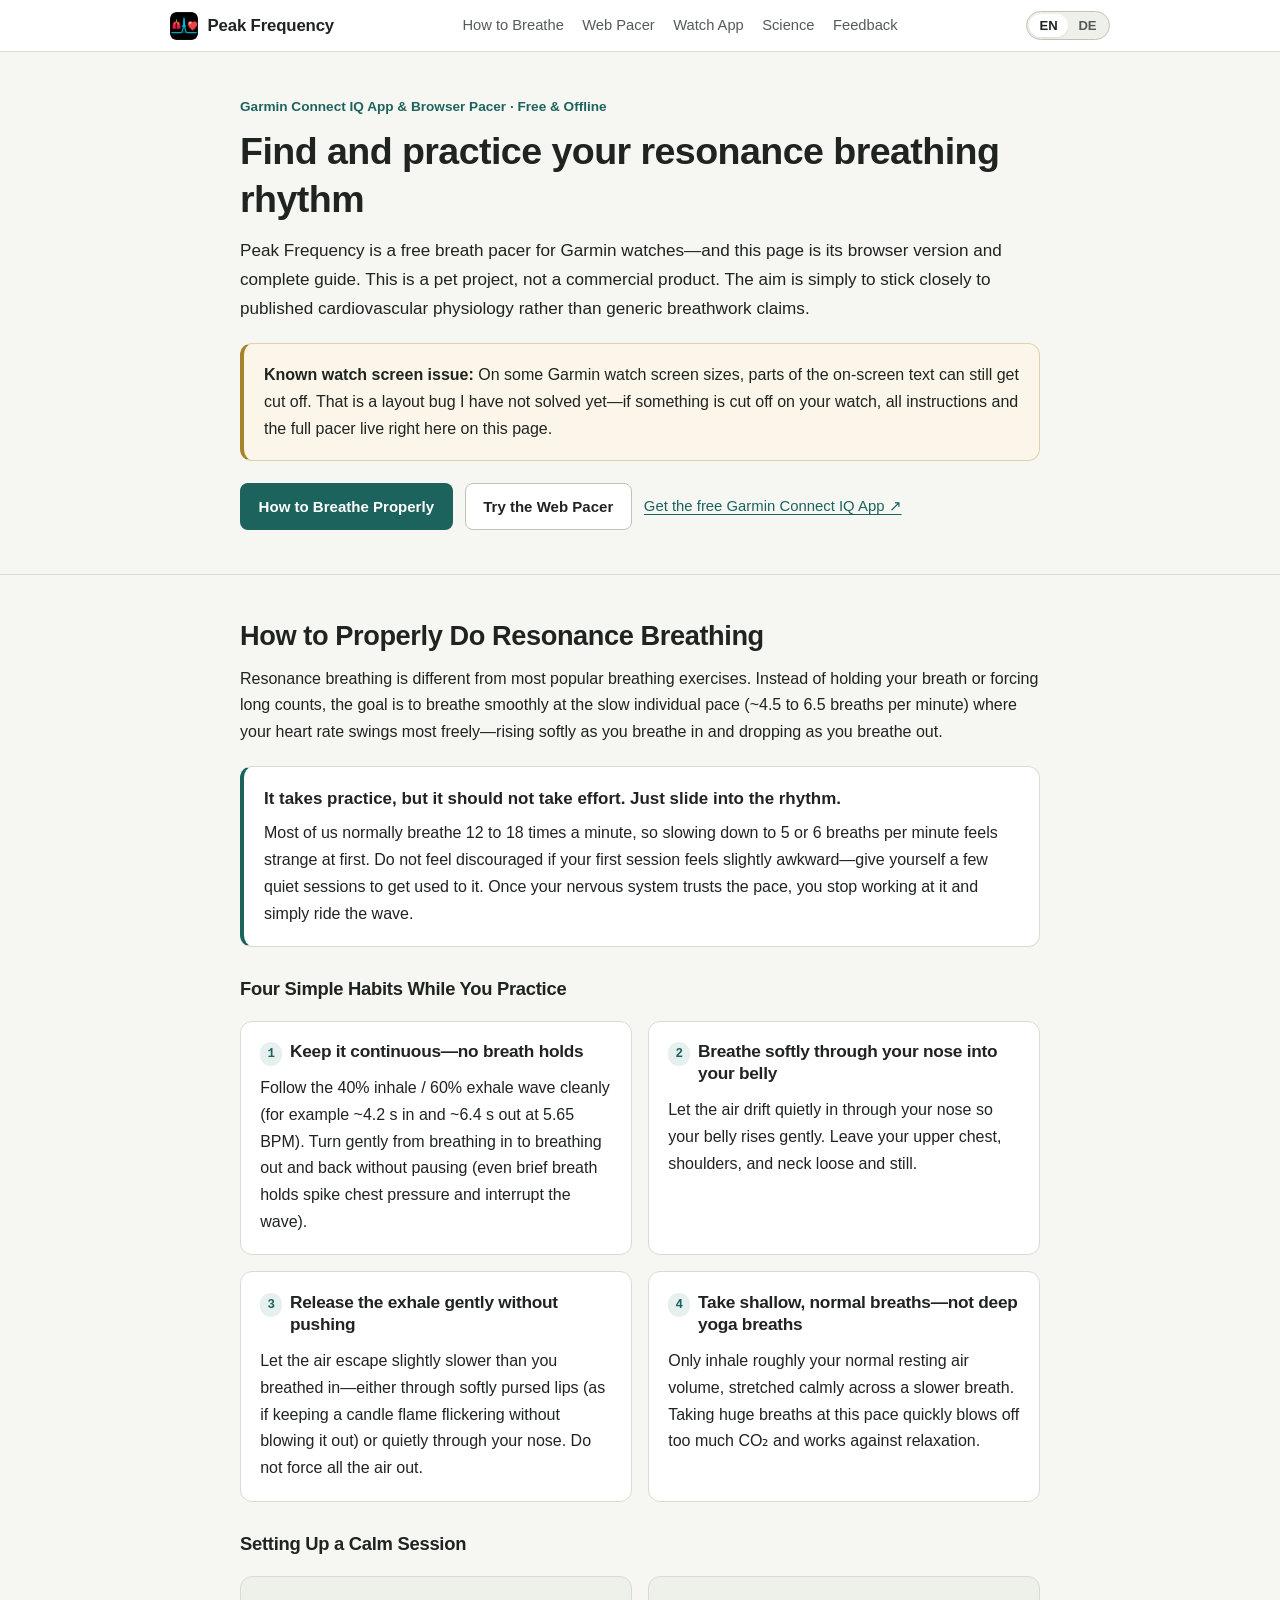
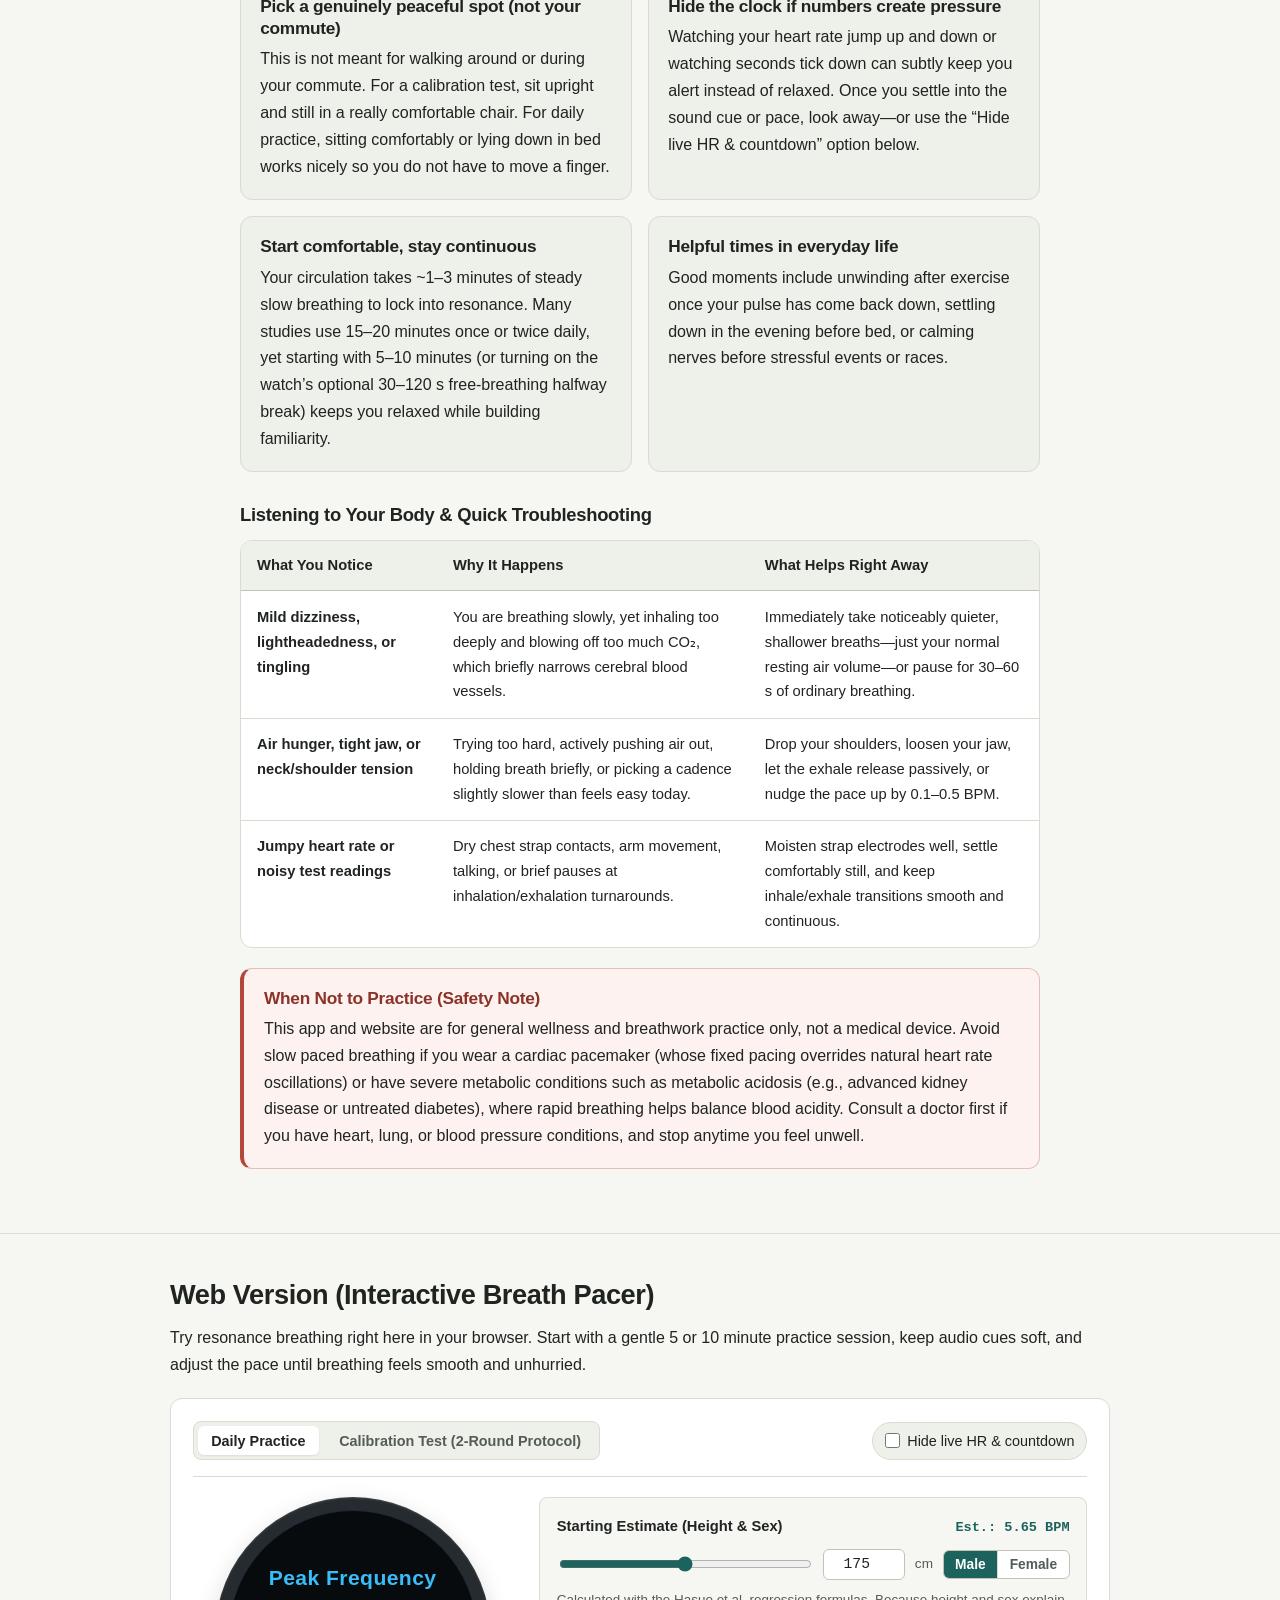
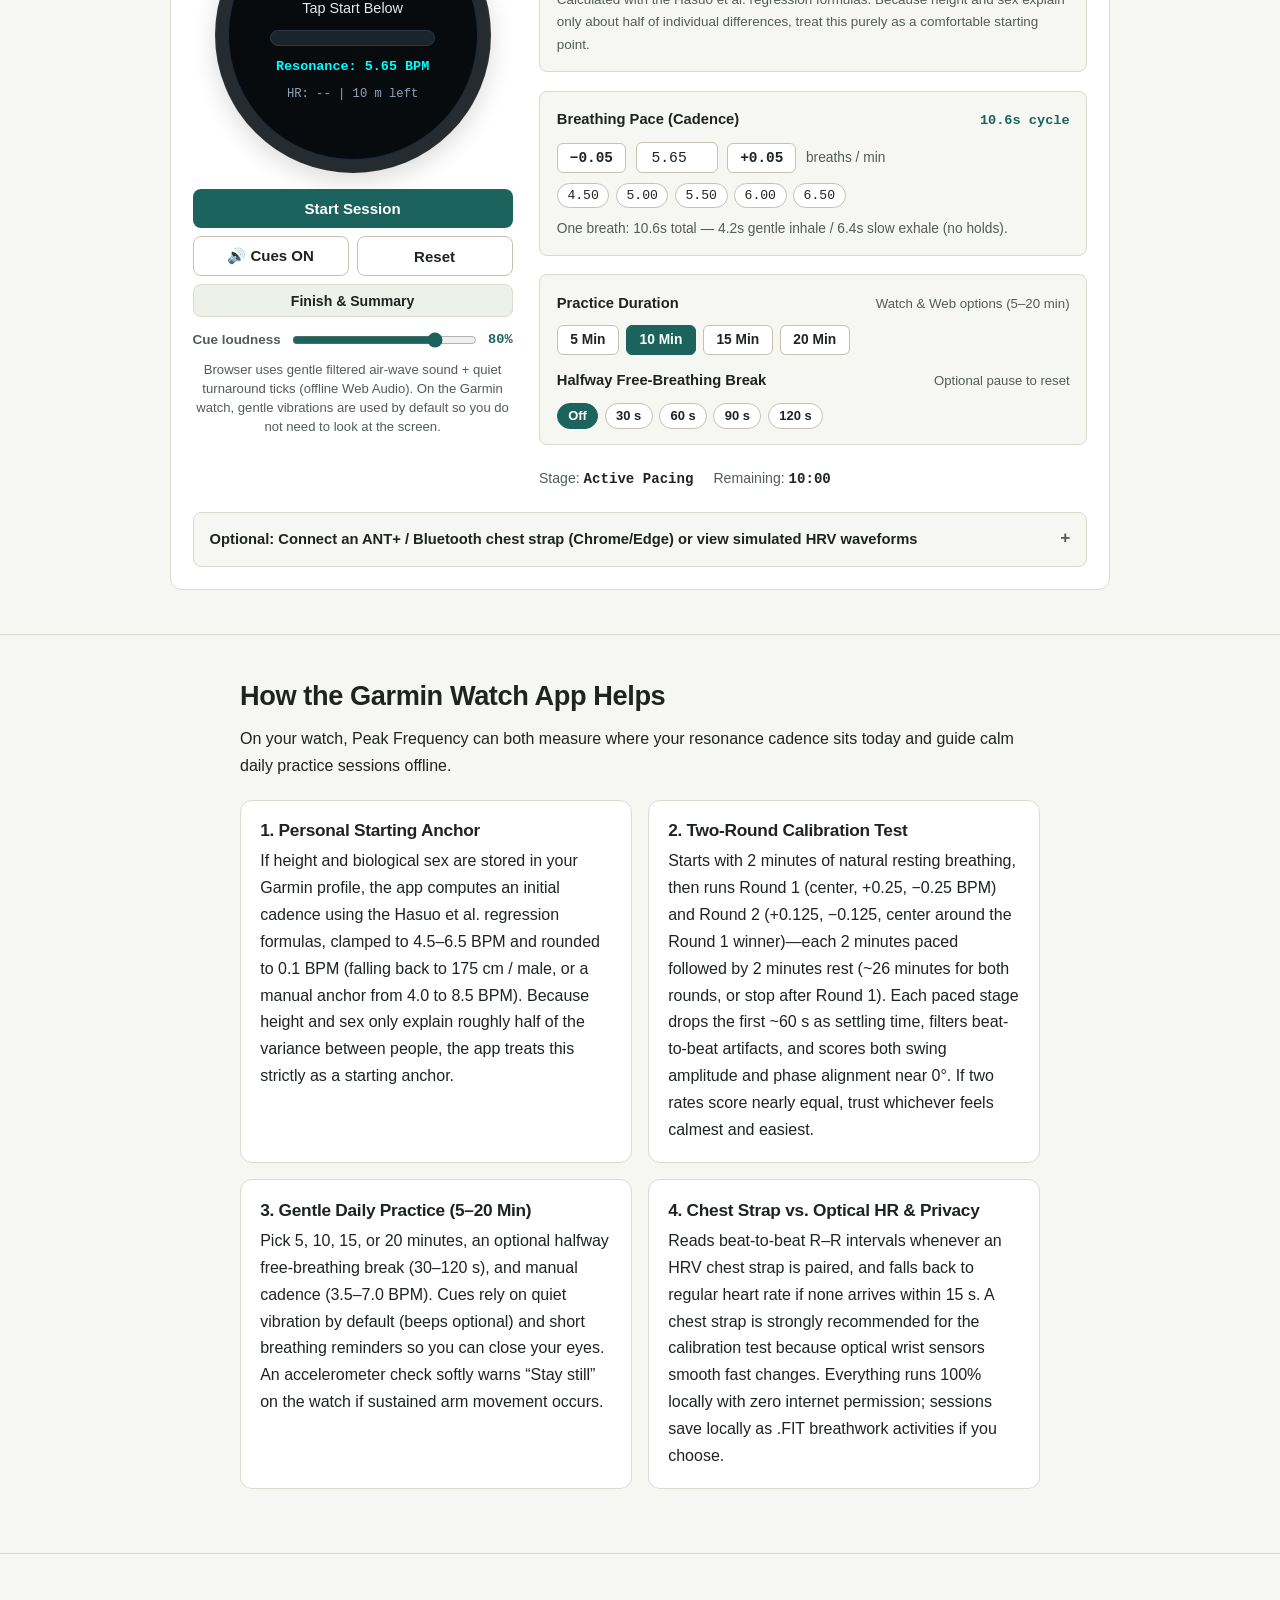
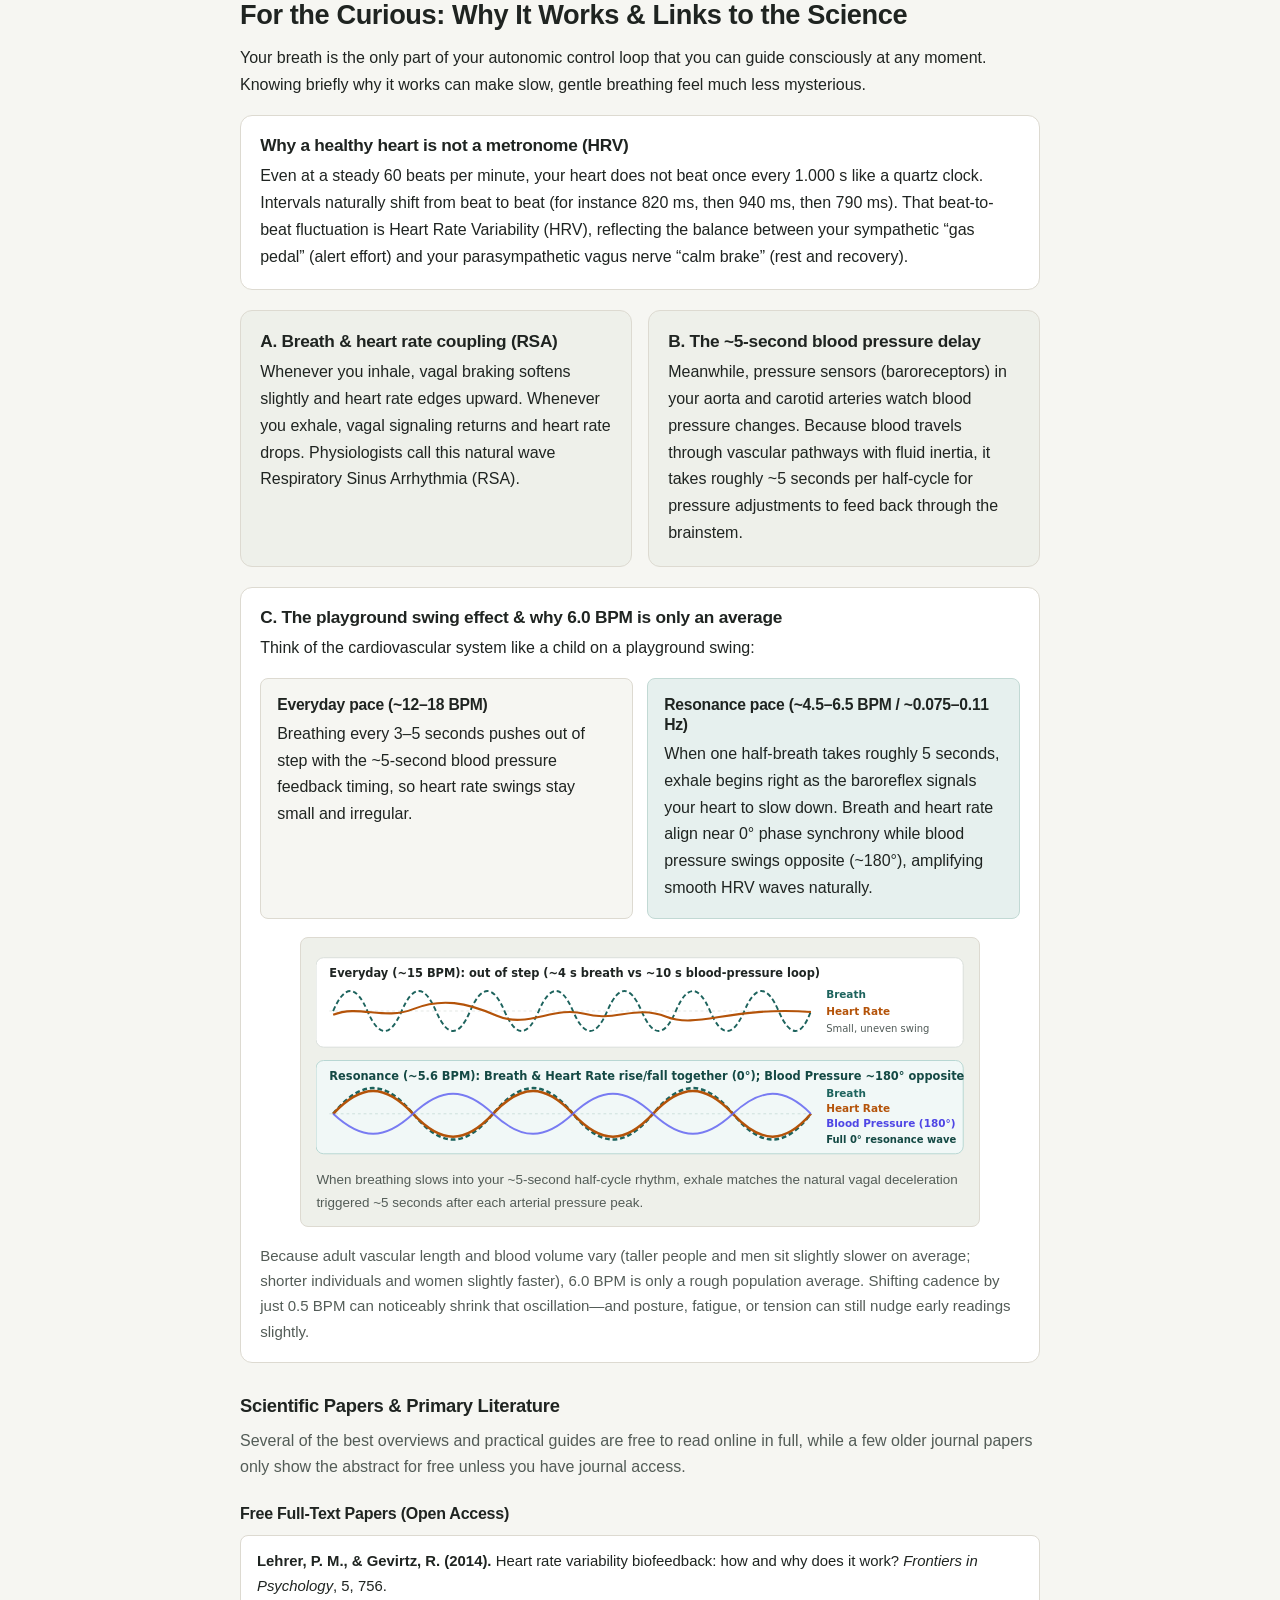
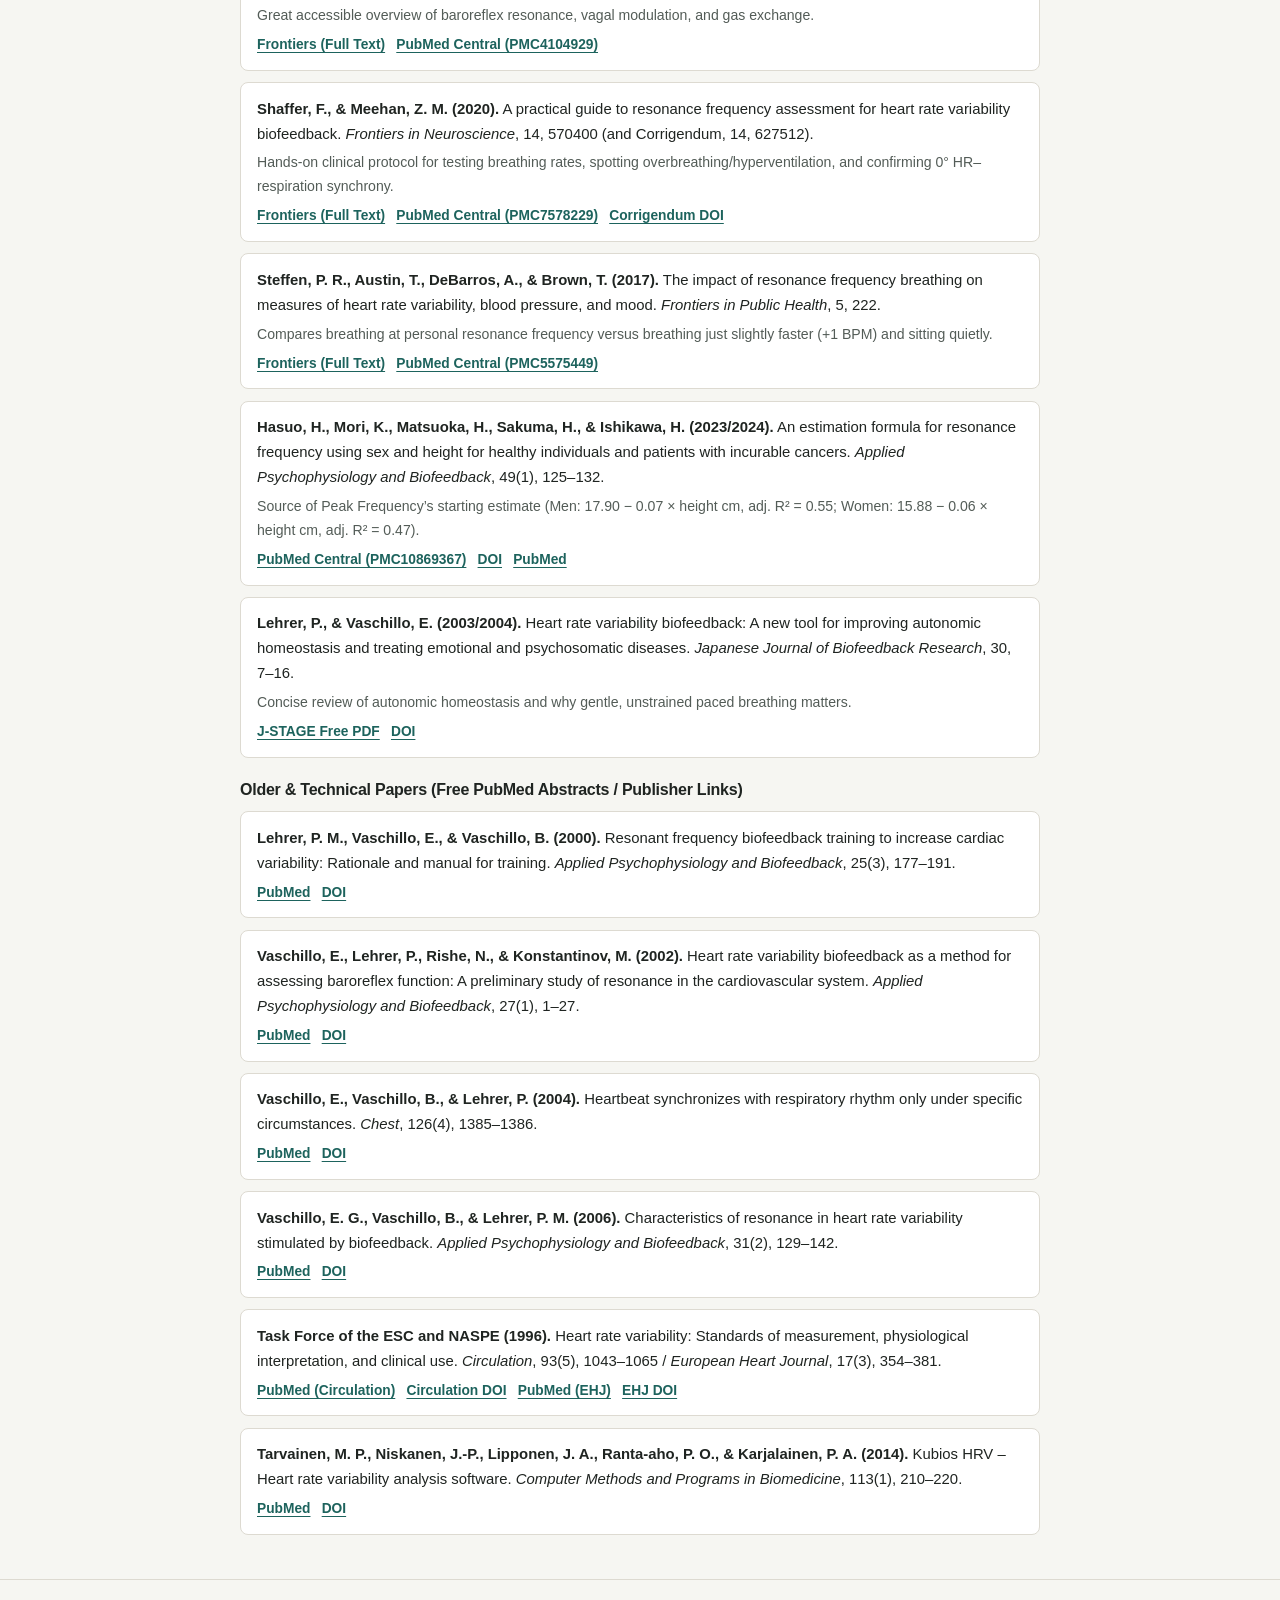
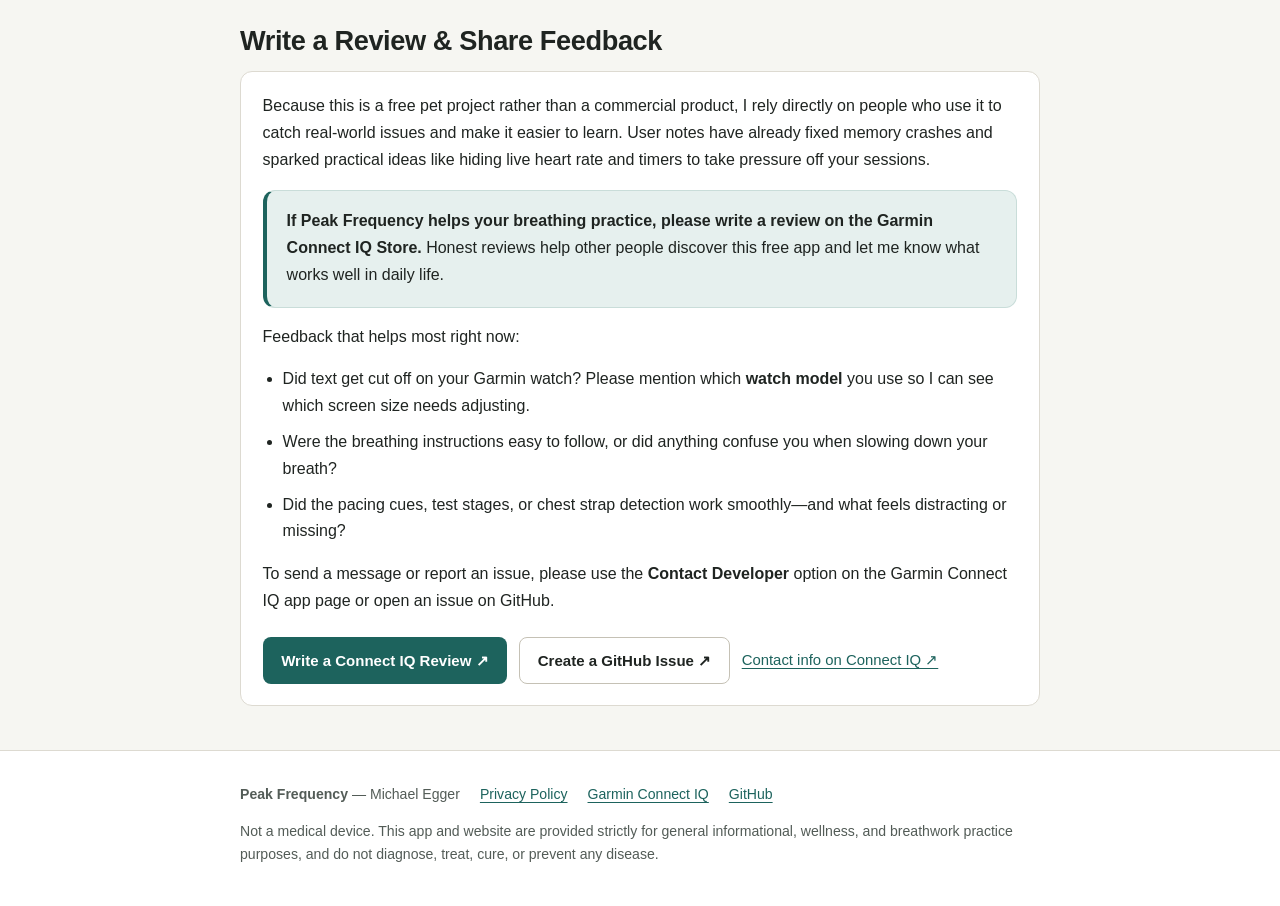
==== commit d908c5bd: "Rewrite Peak Frequency companion website and upgrade browser pacer - Redesign docs/index.html with a" ====
--- a/docs/index.html
+++ b/docs/index.html
@@ -4,3020 +4,3471 @@
 <head>
   <meta charset="UTF-8">
   <meta name="viewport" content="width=device-width, initial-scale=1.0">
-  <title>Peak Frequency — HRV Resonance Breath Pacer for Garmin</title>
-  <meta name="description"
-    content="Discover your exact cardiovascular resonance breathing cadence with precision HRV biofeedback on your Garmin watch. Based on the Lehrer Protocol.">
+  <title>Peak Frequency — How to Do Resonance Breathing &amp; Web Pacer</title>
+  <meta name="description" content="A simple, practical guide to resonance breathing and browser breath pacer companion for the free Garmin Connect IQ app Peak Frequency.">
   <link rel="icon" type="image/png" href="assets/app_icon_512x512.png">
-  <meta property="og:title" content="Peak Frequency — HRV Resonance Breath Pacer for Garmin">
-  <meta property="og:description"
-    content="Discover your exact cardiovascular resonance breathing cadence with precision HRV biofeedback on your Garmin watch.">
-  <meta property="og:image" content="assets/cover_image.png">
-  <meta name="twitter:card" content="summary_large_image">
-  <meta name="twitter:image" content="assets/cover_image.png">
-
-  <link rel="preconnect" href="https://fonts.googleapis.com">
-  <link rel="preconnect" href="https://fonts.gstatic.com" crossorigin>
-  <link
-    href="https://fonts.googleapis.com/css2?family=Inter:wght@300;400;500;600;700;800&family=JetBrains+Mono:wght@400;500;600&display=swap"
-    rel="stylesheet">
-  <link rel="stylesheet" href="assets/pacer.css?v=20261006">
-  <script src="assets/translations.js?v=20261002"></script>
-
   <style>
     :root {
-      --bg-dark: #07090e;
-      --bg-surface: #0f141f;
-      --bg-card: #151c2c;
-      --border-subtle: #232d42;
-      --border-accent: rgba(0, 229, 255, 0.3);
-      --text-main: #c3ccdb;
-      --text-heading: #f4f7fc;
-      --text-muted: #76839a;
-      --cyan: #00e5ff;
-      --cyan-glow: rgba(0, 229, 255, 0.25);
-      --amber: #ffaa00;
-      --green: #00e676;
-      --gradient-hero: radial-gradient(circle at 50% -20%, rgba(0, 229, 255, 0.15) 0%, rgba(7, 9, 14, 0) 70%);
-    }
-
-    * {
+      --bg: #f6f6f2;
+      --surface: #ffffff;
+      --surface-soft: #eef0ea;
+      --border: #dddad1;
+      --border-strong: #c5c1b5;
+      --ink: #1f2421;
+      --ink-muted: #535c57;
+      --accent: #1d635d;
+      --accent-hover: #164e49;
+      --accent-soft: #e6f0ee;
+      --note-bg: #fbf6e9;
+      --note-border: #dfd1ab;
+      --warn-bg: #fdf2f0;
+      --warn-border: #e6beb8;
+      --warn-ink: #8b3328;
+      --watch-ring: #252b2e;
+      --watch-bg: #070b0e;
+      --telemetry-bg: #12181c;
+      --telemetry-border: #263238;
+      --radius: 12px;
+      --radius-sm: 8px;
+      --measure: 840px;
+      --wide: 980px;
+      --font-sans: -apple-system, BlinkMacSystemFont, "Segoe UI", Roboto, "Helvetica Neue", Arial, sans-serif;
+      --font-mono: ui-monospace, "SFMono-Regular", Menlo, Consolas, monospace;
+    }
+
+    *, *::before, *::after {
       box-sizing: border-box;
+    }
+
+    html {
+      scroll-behavior: smooth;
+      color: var(--ink);
+      background: var(--bg);
+      font-family: var(--font-sans);
+      font-size: 16px;
+      line-height: 1.68;
+      -webkit-text-size-adjust: 100%;
+    }
+
+    body {
       margin: 0;
       padding: 0;
     }
 
-    body {
-      font-family: 'Inter', -apple-system, BlinkMacSystemFont, "Segoe UI", Roboto, sans-serif;
-      background-color: var(--bg-dark);
-      color: var(--text-main);
-      line-height: 1.6;
-      overflow-x: hidden;
-    }
-
     a {
-      color: var(--cyan);
+      color: var(--accent);
+      text-underline-offset: 3px;
+    }
+
+    a:hover {
+      color: var(--accent-hover);
+    }
+
+    :focus-visible {
+      outline: 2px solid var(--accent);
+      outline-offset: 2px;
+    }
+
+    .skip-link {
+      position: absolute;
+      left: -9999px;
+      top: 0.5rem;
+      z-index: 200;
+      background: var(--accent);
+      color: #ffffff;
+      padding: 0.55rem 0.9rem;
+      border-radius: var(--radius-sm);
+      font-weight: 600;
       text-decoration: none;
-      transition: all 0.2s ease;
-    }
-
-    a:hover {
-      color: #80f2ff;
-      text-decoration: underline;
-    }
-
-    /* Navigation */
-    .navbar {
+    }
+
+    .skip-link:focus {
+      left: 0.75rem;
+      color: #ffffff;
+    }
+
+    /* Header */
+    .site-header {
+      background: rgba(255, 255, 255, 0.94);
+      border-bottom: 1px solid var(--border);
       position: sticky;
       top: 0;
-      z-index: 100;
-      backdrop-filter: blur(12px);
-      background: rgba(7, 9, 14, 0.82);
-      border-bottom: 1px solid var(--border-subtle);
-      padding: 1rem 2rem;
-      display: flex;
-      justify-content: space-between;
-      align-items: center;
-    }
-
-    .brand {
+      z-index: 40;
+      backdrop-filter: blur(8px);
+    }
+
+    .header-inner {
+      max-width: var(--wide);
+      margin: 0 auto;
+      padding: 0.7rem 1.25rem;
       display: flex;
       align-items: center;
-      gap: 0.75rem;
+      justify-content: space-between;
+      gap: 1rem;
+      flex-wrap: wrap;
+    }
+
+    .brand {
+      display: inline-flex;
+      align-items: center;
+      gap: 0.6rem;
+      text-decoration: none;
+      color: var(--ink);
       font-weight: 700;
-      font-size: 1.25rem;
-      color: var(--text-heading);
-      letter-spacing: -0.02em;
-    }
-
-    .brand-icon {
+      font-size: 1.05rem;
+      letter-spacing: -0.01em;
+    }
+
+    .brand img {
       width: 28px;
       height: 28px;
       border-radius: 6px;
       display: block;
-      object-fit: contain;
-      box-shadow: 0 0 12px var(--cyan-glow);
     }
 
     .nav-links {
       display: flex;
       align-items: center;
-      gap: 1.5rem;
-      font-size: 0.9rem;
+      gap: 1.15rem;
+      flex-wrap: wrap;
+    }
+
+    .nav-links a {
+      text-decoration: none;
+      color: var(--ink-muted);
+      font-size: 0.92rem;
       font-weight: 500;
     }
 
-    .nav-links a {
-      color: var(--text-main);
-    }
-
     .nav-links a:hover {
-      color: var(--cyan);
-      text-decoration: none;
-    }
-
-    .nav-actions {
+      color: var(--accent);
+    }
+
+    .header-actions {
       display: flex;
       align-items: center;
-      gap: 0.85rem;
-    }
-
-    .lang-select-nav {
-      background: rgba(255, 255, 255, 0.05);
-      border: 1px solid var(--border-subtle);
-      color: var(--text-heading);
+      gap: 0.6rem;
+    }
+
+    .lang-toggle {
+      display: inline-flex;
+      border: 1px solid var(--border-strong);
+      border-radius: 999px;
+      background: var(--surface-soft);
+      padding: 2px;
+    }
+
+    .lang-btn {
+      border: none;
+      background: transparent;
+      color: var(--ink-muted);
       font-family: inherit;
+      font-size: 0.82rem;
+      font-weight: 600;
+      padding: 0.25rem 0.65rem;
+      border-radius: 999px;
+      cursor: pointer;
+    }
+
+    .lang-btn.active {
+      background: var(--surface);
+      color: var(--ink);
+      box-shadow: 0 1px 2px rgba(0, 0, 0, 0.08);
+    }
+
+    /* Main Layout */
+    .container {
+      max-width: var(--measure);
+      margin: 0 auto;
+      padding: 0 1.25rem;
+    }
+
+    .container-wide {
+      max-width: var(--wide);
+      margin: 0 auto;
+      padding: 0 1.25rem;
+    }
+
+    section {
+      padding: 2.75rem 0;
+      border-bottom: 1px solid var(--border);
+    }
+
+    section:last-of-type {
+      border-bottom: none;
+    }
+
+    h1, h2, h3, h4 {
+      color: var(--ink);
+      line-height: 1.28;
+      letter-spacing: -0.015em;
+      margin-top: 0;
+    }
+
+    h1 {
+      font-size: clamp(1.75rem, 3.4vw, 2.35rem);
+      margin-bottom: 0.85rem;
+    }
+
+    h2 {
+      font-size: clamp(1.35rem, 2.5vw, 1.7rem);
+      margin-bottom: 0.75rem;
+    }
+
+    h3 {
+      font-size: 1.08rem;
+      margin-bottom: 0.45rem;
+    }
+
+    p {
+      margin: 0 0 1rem 0;
+    }
+
+    p:last-child {
+      margin-bottom: 0;
+    }
+
+    .eyebrow {
       font-size: 0.85rem;
       font-weight: 600;
-      padding: 0.55rem 1.8rem 0.55rem 0.75rem;
-      border-radius: 8px;
-      cursor: pointer;
-      appearance: none;
-      background-image: url("data:image/svg+xml,%3Csvg xmlns='http://www.w3.org/2000/svg' width='12' height='12' viewBox='0 0 24 24' fill='none' stroke='%2300e5ff' stroke-width='2' stroke-linecap='round' stroke-linejoin='round'%3E%3Cpath d='m6 9 6 6 6-6'/%3E%3C/svg%3E");
-      background-repeat: no-repeat;
-      background-position: right 0.6rem center;
-      transition: all 0.2s ease;
-    }
-
-    .lang-select-nav:hover,
-    .lang-select-nav:focus {
-      border-color: var(--cyan);
-      background-color: rgba(0, 229, 255, 0.08);
-      outline: none;
-    }
-
-    .lang-select-nav option {
-      background: #0f141f;
-      color: #f1f5f9;
+      color: var(--accent);
+      margin-bottom: 0.5rem;
+    }
+
+    .lead {
+      font-size: 1.07rem;
+      color: var(--ink);
+    }
+
+    .muted {
+      color: var(--ink-muted);
+    }
+
+    /* Buttons */
+    .btn-row {
+      display: flex;
+      flex-wrap: wrap;
+      align-items: center;
+      gap: 0.75rem;
+      margin-top: 1.35rem;
     }
 
     .btn {
       display: inline-flex;
       align-items: center;
+      justify-content: center;
+      gap: 0.4rem;
+      font-family: inherit;
+      font-size: 0.94rem;
+      font-weight: 600;
+      padding: 0.62rem 1.1rem;
+      border-radius: var(--radius-sm);
+      border: 1px solid transparent;
+      text-decoration: none;
+      cursor: pointer;
+      transition: background-color 0.15s ease, border-color 0.15s ease, color 0.15s ease;
+    }
+
+    .btn-primary {
+      background: var(--accent);
+      color: #ffffff;
+    }
+
+    .btn-primary:hover {
+      background: var(--accent-hover);
+      color: #ffffff;
+    }
+
+    .btn-secondary {
+      background: var(--surface);
+      color: var(--ink);
+      border-color: var(--border-strong);
+    }
+
+    .btn-secondary:hover {
+      background: var(--surface-soft);
+      color: var(--ink);
+    }
+
+    .btn-subtle {
+      background: var(--surface-soft);
+      color: var(--ink);
+      border-color: var(--border);
+      font-size: 0.88rem;
+      padding: 0.48rem 0.85rem;
+    }
+
+    .btn-subtle:hover {
+      background: #e3e6de;
+    }
+
+    .text-link {
+      font-size: 0.93rem;
+      font-weight: 500;
+    }
+
+    /* Callouts & Cards */
+    .callout {
+      background: var(--surface);
+      border: 1px solid var(--border);
+      border-left: 4px solid var(--accent);
+      border-radius: var(--radius);
+      padding: 1.1rem 1.25rem;
+      margin: 1.25rem 0;
+    }
+
+    .callout-warm {
+      background: var(--note-bg);
+      border-color: var(--note-border);
+      border-left: 4px solid #a8822a;
+    }
+
+    .callout-warn {
+      background: var(--warn-bg);
+      border-color: var(--warn-border);
+      border-left: 4px solid #b5473a;
+    }
+
+    .callout-warn h3 {
+      color: var(--warn-ink);
+      margin-bottom: 0.45rem;
+    }
+
+    .swing-grid {
+      display: grid;
+      grid-template-columns: repeat(2, minmax(0, 1fr));
+      gap: 0.9rem;
+      margin: 0.9rem 0;
+    }
+
+    .swing-box {
+      padding: 1rem;
+      border-radius: var(--radius-sm);
+      border: 1px solid var(--border);
+      background: var(--bg);
+    }
+
+    .swing-box h4 {
+      font-size: 0.98rem;
+      margin-bottom: 0.35rem;
+    }
+
+    .swing-good {
+      background: var(--accent-soft);
+      border-color: #c2d9d4;
+    }
+
+    .table-wrap {
+      overflow-x: auto;
+      background: var(--surface);
+      border: 1px solid var(--border);
+      border-radius: var(--radius);
+      margin: 0.85rem 0 1.25rem 0;
+    }
+
+    .trouble-table {
+      width: 100%;
+      border-collapse: collapse;
+      text-align: left;
+      font-size: 0.92rem;
+    }
+
+    .trouble-table th {
+      background: var(--surface-soft);
+      color: var(--ink);
+      font-weight: 700;
+      padding: 0.78rem 1rem;
+      border-bottom: 1px solid var(--border-strong);
+    }
+
+    .trouble-table td {
+      padding: 0.85rem 1rem;
+      border-bottom: 1px solid var(--border);
+      vertical-align: top;
+    }
+
+    .trouble-table tr:last-child td {
+      border-bottom: none;
+    }
+
+    .callout-quote {
+      font-size: 1.06rem;
+      font-weight: 600;
+      margin-bottom: 0.45rem;
+      color: var(--ink);
+    }
+
+    .grid-2 {
+      display: grid;
+      grid-template-columns: repeat(2, minmax(0, 1fr));
+      gap: 1rem;
+      margin: 1.25rem 0;
+    }
+
+    .card {
+      background: var(--surface);
+      border: 1px solid var(--border);
+      border-radius: var(--radius);
+      padding: 1.15rem 1.2rem;
+    }
+
+    .card-soft {
+      background: var(--surface-soft);
+      border-color: var(--border);
+    }
+
+    .card-title-row {
+      display: flex;
+      align-items: baseline;
       gap: 0.5rem;
+      margin-bottom: 0.35rem;
+    }
+
+    .step-badge {
+      display: inline-block;
+      font-family: var(--font-mono);
+      font-size: 0.78rem;
+      font-weight: 700;
+      color: var(--accent);
+      background: var(--accent-soft);
+      padding: 0.1rem 0.45rem;
+      border-radius: 999px;
+      flex-shrink: 0;
+    }
+
+    .subhead {
+      margin-top: 1.9rem;
+      margin-bottom: 0.65rem;
+      font-size: 1.15rem;
+    }
+
+    .plain-list {
+      margin: 0.6rem 0 1rem 0;
+      padding-left: 1.25rem;
+    }
+
+    .plain-list li {
+      margin-bottom: 0.55rem;
+    }
+
+    /* Web Pacer Workbench */
+    .pacer-box {
+      background: var(--surface);
+      border: 1px solid var(--border);
+      border-radius: var(--radius);
+      padding: 1.35rem;
+      margin-top: 1.25rem;
+    }
+
+    .mode-bar {
+      display: flex;
+      flex-wrap: wrap;
+      align-items: center;
+      justify-content: space-between;
+      gap: 0.75rem;
+      padding-bottom: 1rem;
+      border-bottom: 1px solid var(--border);
+      margin-bottom: 1.25rem;
+    }
+
+    .mode-tabs {
+      display: inline-flex;
+      flex-wrap: wrap;
+      gap: 0.4rem;
+      background: var(--surface-soft);
+      padding: 4px;
+      border-radius: var(--radius-sm);
+      border: 1px solid var(--border);
+    }
+
+    .mode-tab {
+      border: none;
+      background: transparent;
+      color: var(--ink-muted);
+      font-family: inherit;
+      font-size: 0.9rem;
       font-weight: 600;
-      font-size: 0.9rem;
-      padding: 0.65rem 1.25rem;
-      border-radius: 8px;
+      padding: 0.42rem 0.85rem;
+      border-radius: 6px;
       cursor: pointer;
-      transition: all 0.2s ease;
-      border: 1px solid transparent;
-    }
-
-    .btn-primary {
-      background: var(--cyan);
-      color: #000;
-      box-shadow: 0 4px 20px var(--cyan-glow);
-    }
-
-    .btn-primary:hover {
-      background: #4df0ff;
-      transform: translateY(-1px);
-      box-shadow: 0 6px 24px rgba(0, 229, 255, 0.4);
-      color: #000;
-      text-decoration: none;
-    }
-
-    .btn-outline {
-      background: rgba(255, 255, 255, 0.04);
-      border-color: var(--border-subtle);
-      color: var(--text-heading);
-    }
-
-    .btn-outline:hover {
-      background: rgba(255, 255, 255, 0.08);
-      border-color: var(--cyan);
-      color: #fff;
-      text-decoration: none;
-    }
-
-    /* Container */
-    .container {
-      max-width: 1140px;
-      margin: 0 auto;
-      padding: 0 1.5rem;
-    }
-
-    /* Hero */
-    .hero {
-      position: relative;
-      background: var(--gradient-hero);
-      padding: 5rem 0 4rem 0;
-      text-align: center;
-    }
-
-    .badge {
+    }
+
+    .mode-tab.active {
+      background: var(--surface);
+      color: var(--ink);
+      box-shadow: 0 1px 2px rgba(0, 0, 0, 0.08);
+    }
+
+    .focus-toggle {
       display: inline-flex;
       align-items: center;
-      gap: 0.5rem;
-      background: rgba(0, 229, 255, 0.1);
-      border: 1px solid rgba(0, 229, 255, 0.3);
-      color: var(--cyan);
-      padding: 0.35rem 0.9rem;
-      border-radius: 20px;
-      font-size: 0.8rem;
-      font-weight: 600;
-      text-transform: uppercase;
-      letter-spacing: 0.05em;
-      margin-bottom: 1.5rem;
-    }
-
-    .hero h1 {
-      font-size: 3.25rem;
-      font-weight: 800;
-      line-height: 1.15;
-      letter-spacing: -0.03em;
-      color: var(--text-heading);
-      margin-bottom: 1.25rem;
-      max-width: 820px;
-      margin-left: auto;
-      margin-right: auto;
-    }
-
-    .hero h1 span {
-      background: linear-gradient(135deg, #ffffff 40%, var(--cyan) 100%);
-      -webkit-background-clip: text;
-      background-clip: text;
-      -webkit-text-fill-color: transparent;
-    }
-
-    .hero p {
-      font-size: 1.15rem;
-      color: var(--text-muted);
-      max-width: 680px;
-      margin: 0 auto 2.5rem auto;
-    }
-
-    .hero-actions {
+      gap: 0.45rem;
+      font-size: 0.9rem;
+      color: var(--ink);
+      cursor: pointer;
+      user-select: none;
+      background: var(--surface-soft);
+      border: 1px solid var(--border);
+      padding: 0.38rem 0.75rem;
+      border-radius: 999px;
+    }
+
+    .focus-toggle input {
+      accent-color: var(--accent);
+      width: 15px;
+      height: 15px;
+      margin: 0;
+      cursor: pointer;
+    }
+
+    .pacer-grid {
+      display: grid;
+      grid-template-columns: minmax(270px, 320px) 1fr;
+      gap: 1.65rem;
+      align-items: start;
+    }
+
+    /* Circular Garmin Watch Simulator (kept authentic, un-flashy) */
+    .watch-column {
+      display: flex;
+      flex-direction: column;
+      align-items: center;
+      gap: 1rem;
+    }
+
+    .watch-chassis-wrap {
       display: flex;
       justify-content: center;
-      gap: 1rem;
-      flex-wrap: wrap;
-      margin-bottom: 4rem;
-    }
-
-    /* Section Styling */
-    section {
-      padding: 5rem 0;
-    }
-
-    .section-header {
-      text-align: center;
-      max-width: 680px;
-      margin: 0 auto 3.5rem auto;
-    }
-
-    .section-header h2 {
-      font-size: 2.35rem;
-      font-weight: 800;
-      letter-spacing: -0.02em;
-      color: var(--text-heading);
-      margin-bottom: 0.75rem;
-    }
-
-    .section-header p {
-      color: var(--text-muted);
-      font-size: 1.05rem;
-    }
-
-    /* Features Grid */
-    .grid {
-      display: grid;
-      grid-template-columns: repeat(auto-fit, minmax(320px, 1fr));
-      gap: 1.5rem;
-    }
-
-    .card {
-      background: var(--bg-card);
-      border: 1px solid var(--border-subtle);
-      border-radius: 16px;
-      padding: 2rem;
-      transition: all 0.25s ease;
-      position: relative;
-    }
-
-    .card:hover {
-      border-color: var(--border-accent);
-      transform: translateY(-3px);
-      box-shadow: 0 12px 30px rgba(0, 0, 0, 0.4);
-    }
-
-    .card-icon {
-      font-size: 1.75rem;
-      margin-bottom: 1.25rem;
-      display: inline-block;
-    }
-
-    .card h3 {
-      font-size: 1.2rem;
-      font-weight: 700;
-      color: var(--text-heading);
-      margin-bottom: 0.65rem;
-    }
-
-    .card p {
-      font-size: 0.92rem;
-      color: var(--text-muted);
-      line-height: 1.6;
-    }
-
-    /* Protocol Steps */
-    .steps {
-      display: grid;
-      grid-template-columns: repeat(auto-fit, minmax(240px, 1fr));
-      gap: 1.5rem;
-      position: relative;
-    }
-
-    .step-card {
-      background: var(--bg-surface);
-      border: 1px solid var(--border-subtle);
-      border-radius: 16px;
-      padding: 1.75rem;
-      position: relative;
-    }
-
-    .step-num {
-      width: 32px;
-      height: 32px;
-      border-radius: 8px;
-      background: rgba(0, 229, 255, 0.12);
-      border: 1px solid rgba(0, 229, 255, 0.4);
-      color: var(--cyan);
-      font-family: 'JetBrains Mono', monospace;
-      font-size: 0.85rem;
-      font-weight: 700;
+      width: 100%;
+    }
+
+    .watch-bezel {
+      width: 276px;
+      height: 276px;
+      border-radius: 50%;
+      background: var(--watch-ring);
+      padding: 13px;
+      box-shadow: 0 8px 24px rgba(0, 0, 0, 0.14), inset 0 1px 2px rgba(255, 255, 255, 0.15);
       display: flex;
       align-items: center;
       justify-content: center;
-      margin-bottom: 1rem;
-    }
-
-    .step-card h3 {
-      font-size: 1.1rem;
+    }
+
+    .watch-screen {
+      width: 100%;
+      height: 100%;
+      border-radius: 50%;
+      background: var(--watch-bg);
+      color: #f8fafc;
+      display: flex;
+      flex-direction: column;
+      align-items: center;
+      justify-content: center;
+      text-align: center;
+      padding: 18px 18px;
+      gap: 0.35rem;
+      overflow: hidden;
+      border: 1px solid #1e293b;
+    }
+
+    .watch-directive {
+      font-size: 1.32rem;
+      font-weight: 800;
+      letter-spacing: 0.02em;
+      color: #38bdf8;
+      line-height: 1.15;
+    }
+
+    .watch-directive.exhale {
+      color: #34d399;
+    }
+
+    .watch-directive.rest {
+      color: #cbd5e1;
+      font-size: 1.05rem;
+    }
+
+    .watch-hint {
+      font-size: 0.9rem;
+      min-height: 1.3em;
+      color: #ffffff;
+      font-weight: 500;
+    }
+
+    .watch-bar-track {
+      width: 78%;
+      height: 16px;
+      background: #1a242c;
+      border: 1px solid #2b3944;
+      border-radius: 999px;
+      overflow: hidden;
+      margin: 0.25rem 0;
+    }
+
+    .watch-bar-fill {
+      height: 100%;
+      width: 0%;
+      background: linear-gradient(90deg, #0ea5e9, #2dd4bf);
+      border-radius: 999px;
+      transition: none;
+    }
+
+    .watch-bar-fill.exhale {
+      background: linear-gradient(90deg, #10b981, #34d399);
+    }
+
+    .watch-cadence {
+      font-family: var(--font-mono);
+      font-size: 0.84rem;
+      font-weight: 600;
+      color: #22d3ee;
+    }
+
+    .watch-telemetry {
+      font-family: var(--font-mono);
+      font-size: 0.76rem;
+      color: #94a3b8;
+      min-height: 1.2em;
+      transition: opacity 0.18s ease;
+    }
+
+    /* Hide live HR & countdown mode (Tristan's suggestion) */
+    .pacer-box.hide-telemetry #watchTelemetry {
+      opacity: 0;
+      visibility: hidden;
+    }
+
+    .pacer-box.hide-telemetry .telemetry-sensitive {
+      opacity: 0.22;
+      filter: blur(4px);
+      user-select: none;
+    }
+
+    .pacer-box.hide-telemetry #phaseTimerDisplay {
+      color: var(--ink-muted);
+      font-weight: 500;
+      filter: none;
+      opacity: 1;
+    }
+
+    .btn.active {
+      background: var(--accent-soft);
+      border-color: var(--accent);
+      color: var(--accent-hover);
+    }
+
+    .watch-controls {
+      width: 100%;
+      display: flex;
+      flex-direction: column;
+      gap: 0.55rem;
+    }
+
+    .volume-row {
+      display: flex;
+      align-items: center;
+      gap: 0.55rem;
+      margin-top: 0.15rem;
+      font-size: 0.84rem;
+      color: var(--ink-muted);
+    }
+
+    .volume-row label {
+      white-space: nowrap;
+      font-weight: 600;
+    }
+
+    .volume-row input[type="range"] {
+      min-width: 90px;
+    }
+
+    .break-row {
+      display: flex;
+      flex-wrap: wrap;
+      gap: 0.4rem;
+      margin-top: 0.5rem;
+    }
+
+    .break-btn {
+      border: 1px solid var(--border-strong);
+      background: var(--surface);
+      color: var(--ink);
+      font-family: inherit;
+      font-size: 0.81rem;
+      font-weight: 600;
+      padding: 0.3rem 0.65rem;
+      border-radius: 999px;
+      cursor: pointer;
+    }
+
+    .break-btn.active {
+      background: var(--accent);
+      border-color: var(--accent);
+      color: #ffffff;
+    }
+
+    .round-eval-banner {
+      background: var(--accent-soft);
+      border: 1px solid var(--accent);
+      border-radius: var(--radius-sm);
+      padding: 0.9rem 1rem;
+      font-size: 0.9rem;
+    }
+
+    .round-eval-banner h4 {
+      margin: 0 0 0.35rem;
+      color: var(--accent-hover);
+      font-size: 0.98rem;
+    }
+
+    .round-eval-banner .btn-row {
+      margin-top: 0.65rem;
+    }
+
+    .diagram-figure {
+      margin-top: 1.15rem;
+      padding: 0.85rem 0.95rem 0.7rem;
+      background: var(--surface-soft);
+      border: 1px solid var(--border);
+      border-radius: var(--radius-sm);
+    }
+
+    .diagram-figure svg {
+      width: 100%;
+      height: auto;
+      display: block;
+    }
+
+    .diagram-caption {
+      font-size: 0.84rem;
+      color: var(--ink-muted);
+      margin-top: 0.5rem;
+    }
+
+    .watch-btn-grid {
+      display: grid;
+      grid-template-columns: 1fr 1fr;
+      gap: 0.5rem;
+    }
+
+    .watch-btn-full {
+      grid-column: 1 / -1;
+    }
+
+    .audio-caption {
+      font-size: 0.82rem;
+      color: var(--ink-muted);
+      text-align: center;
+      line-height: 1.45;
+    }
+
+    /* Controls Column */
+    .controls-column {
+      display: flex;
+      flex-direction: column;
+      gap: 1.15rem;
+    }
+
+    .control-group {
+      background: var(--bg);
+      border: 1px solid var(--border);
+      border-radius: var(--radius-sm);
+      padding: 0.95rem 1.05rem;
+    }
+
+    .control-header {
+      display: flex;
+      align-items: baseline;
+      justify-content: space-between;
+      flex-wrap: wrap;
+      gap: 0.4rem;
+      margin-bottom: 0.6rem;
+    }
+
+    .control-label {
+      font-size: 0.92rem;
       font-weight: 700;
-      color: var(--text-heading);
-      margin-bottom: 0.5rem;
-    }
-
-    .step-card p {
+      color: var(--ink);
+    }
+
+    .control-readout {
+      font-family: var(--font-mono);
+      font-size: 0.85rem;
+      color: var(--accent);
+      font-weight: 600;
+    }
+
+    .control-row {
+      display: flex;
+      align-items: center;
+      flex-wrap: wrap;
+      gap: 0.6rem;
+    }
+
+    input[type="range"] {
+      flex: 1;
+      min-width: 130px;
+      accent-color: var(--accent);
+    }
+
+    input[type="number"] {
+      width: 82px;
+      padding: 0.4rem 0.5rem;
+      border: 1px solid var(--border-strong);
+      border-radius: 6px;
+      background: var(--surface);
+      color: var(--ink);
+      font-family: var(--font-mono);
+      font-size: 0.92rem;
+      text-align: center;
+    }
+
+    .seg-group {
+      display: inline-flex;
+      border: 1px solid var(--border-strong);
+      border-radius: 6px;
+      overflow: hidden;
+      background: var(--surface);
+    }
+
+    .seg-btn {
+      border: none;
+      background: transparent;
+      color: var(--ink-muted);
+      font-family: inherit;
+      font-size: 0.86rem;
+      font-weight: 600;
+      padding: 0.4rem 0.72rem;
+      cursor: pointer;
+    }
+
+    .seg-btn + .seg-btn {
+      border-left: 1px solid var(--border);
+    }
+
+    .seg-btn.active {
+      background: var(--accent);
+      color: #ffffff;
+    }
+
+    .chip-row {
+      display: flex;
+      flex-wrap: wrap;
+      gap: 0.4rem;
+      margin-top: 0.6rem;
+    }
+
+    .chip-btn {
+      border: 1px solid var(--border-strong);
+      background: var(--surface);
+      color: var(--ink);
+      font-family: var(--font-mono);
+      font-size: 0.82rem;
+      padding: 0.25rem 0.6rem;
+      border-radius: 999px;
+      cursor: pointer;
+    }
+
+    .chip-btn.active,
+    .chip-btn:hover {
+      background: var(--accent-soft);
+      border-color: var(--accent);
+      color: var(--accent-hover);
+      font-weight: 600;
+    }
+
+    .step-btn {
+      border: 1px solid var(--border-strong);
+      background: var(--surface);
+      color: var(--ink);
+      font-family: var(--font-mono);
+      font-size: 0.9rem;
+      font-weight: 700;
+      padding: 0.38rem 0.75rem;
+      border-radius: 6px;
+      cursor: pointer;
+    }
+
+    .step-btn:hover {
+      background: var(--surface-soft);
+    }
+
+    .duration-row {
+      display: flex;
+      flex-wrap: wrap;
+      gap: 0.45rem;
+    }
+
+    .duration-btn {
+      border: 1px solid var(--border-strong);
+      background: var(--surface);
+      color: var(--ink);
+      font-family: inherit;
+      font-size: 0.86rem;
+      font-weight: 600;
+      padding: 0.4rem 0.78rem;
+      border-radius: 6px;
+      cursor: pointer;
+    }
+
+    .duration-btn.active {
+      background: var(--accent);
+      border-color: var(--accent);
+      color: #ffffff;
+    }
+
+    .session-meta-row {
+      display: flex;
+      flex-wrap: wrap;
+      gap: 0.75rem 1.25rem;
       font-size: 0.88rem;
-      color: var(--text-muted);
-      line-height: 1.5;
-    }
-
-    /* Store Description Box */
-    .store-box {
-      background: var(--bg-surface);
-      border: 1px solid var(--border-subtle);
-      border-radius: 16px;
-      padding: 2rem;
-      margin-top: 2rem;
-    }
-
-    .tab-bar {
+      color: var(--ink-muted);
+      padding-top: 0.2rem;
+    }
+
+    .session-meta-row strong {
+      color: var(--ink);
+      font-family: var(--font-mono);
+    }
+
+    .cycle-breakdown {
+      margin-top: 0.55rem;
+      font-size: 0.86rem;
+      color: var(--ink-muted);
+    }
+
+    /* Collapsible Optional ANT+ Section */
+    details.ant-drawer {
+      margin-top: 1.25rem;
+      border: 1px solid var(--border);
+      border-radius: var(--radius-sm);
+      background: var(--bg);
+    }
+
+    details.ant-drawer > summary {
+      padding: 0.8rem 1rem;
+      font-weight: 600;
+      font-size: 0.92rem;
+      color: var(--ink);
+      cursor: pointer;
+      list-style: none;
       display: flex;
-      gap: 0.5rem;
-      border-bottom: 1px solid var(--border-subtle);
-      padding-bottom: 1rem;
-      margin-bottom: 1.5rem;
       align-items: center;
       justify-content: space-between;
+      gap: 0.5rem;
+    }
+
+    details.ant-drawer > summary::-webkit-details-marker {
+      display: none;
+    }
+
+    details.ant-drawer > summary::after {
+      content: "+";
+      font-family: var(--font-mono);
+      font-size: 1.05rem;
+      color: var(--ink-muted);
+    }
+
+    details.ant-drawer[open] > summary::after {
+      content: "−";
+    }
+
+    .ant-body {
+      padding: 0 1rem 1rem 1rem;
+      border-top: 1px solid var(--border);
+    }
+
+    .ant-toolbar {
+      display: flex;
       flex-wrap: wrap;
-    }
-
-    .tab-buttons {
+      align-items: center;
+      gap: 0.6rem;
+      margin: 0.9rem 0;
+    }
+
+    /* Dark slate container ONLY for ANT+ metrics & canvases so ant-biometrics.js inline neon colors stay high-contrast */
+    .ant-dark-panel {
+      background: var(--telemetry-bg);
+      border: 1px solid var(--telemetry-border);
+      border-radius: var(--radius-sm);
+      padding: 0.9rem 1rem;
+      color: #e2e8f0;
+    }
+
+    .ant-status-line {
       display: flex;
-      gap: 0.5rem;
+      align-items: center;
+      gap: 0.55rem;
+      font-size: 0.86rem;
+      margin-bottom: 0.8rem;
+    }
+
+    .ant-dot {
+      width: 9px;
+      height: 9px;
+      border-radius: 50%;
+      background: #64748b;
+      flex-shrink: 0;
+    }
+
+    .ant-dot.live {
+      background: #22c55e;
+      box-shadow: 0 0 0 3px rgba(34, 197, 94, 0.25);
+    }
+
+    .telemetry-metrics-grid {
+      display: grid;
+      grid-template-columns: repeat(auto-fit, minmax(115px, 1fr));
+      gap: 0.6rem;
+    }
+
+    .metric-pill {
+      background: #0b1014;
+      border: 1px solid #243038;
+      border-radius: 6px;
+      padding: 0.5rem 0.65rem;
+    }
+
+    .metric-pill-label {
+      font-size: 0.72rem;
+      text-transform: uppercase;
+      letter-spacing: 0.04em;
+      color: #94a3b8;
+    }
+
+    .metric-pill-val {
+      font-family: var(--font-mono);
+      font-size: 1.05rem;
+      font-weight: 700;
+      color: #f8fafc;
+      margin-top: 0.15rem;
+    }
+
+    .baseline-bar {
+      display: flex;
       flex-wrap: wrap;
-    }
-
-    .tab-btn {
-      background: var(--bg-card);
-      border: 1px solid var(--border-subtle);
-      color: var(--text-main);
-      padding: 0.4rem 0.9rem;
-      border-radius: 6px;
+      align-items: center;
+      justify-content: space-between;
+      gap: 0.6rem;
+      margin-top: 0.75rem;
+      font-size: 0.83rem;
+      color: #cbd5e1;
+    }
+
+    #antChartsCollapse {
+      display: none;
+      flex-direction: column;
+      gap: 0.85rem;
+      margin-top: 0.9rem;
+    }
+
+    .charts-top-row {
+      display: grid;
+      grid-template-columns: 2.2fr 1fr;
+      gap: 0.75rem;
+    }
+
+    .chart-box {
+      background: #05080f;
+      border: 1px solid #23303a;
+      border-radius: 8px;
+      padding: 0.75rem;
+      overflow: hidden;
+    }
+
+    .chart-box h4 {
+      color: #e2e8f0;
       font-size: 0.85rem;
+      margin: 0 0 0.45rem 0;
+    }
+
+    .chart-box canvas {
+      display: block;
+      width: 100%;
+      height: auto;
+    }
+
+    .sparklines-row {
+      display: grid;
+      grid-template-columns: repeat(3, minmax(0, 1fr));
+      gap: 0.75rem;
+    }
+
+    .lightbar-stats {
+      font-family: var(--font-mono);
+      font-size: 0.76rem;
+      color: #94a3b8;
+      display: flex;
+      flex-direction: column;
+      gap: 0.25rem;
+      margin-top: 0.45rem;
+    }
+
+    .lightbar-stats strong {
+      color: #f8fafc;
+    }
+
+    /* Science Reference Lists */
+    .ref-group-title {
+      font-size: 1rem;
+      font-weight: 700;
+      margin: 1.4rem 0 0.65rem 0;
+      color: var(--ink);
+    }
+
+    .ref-list {
+      list-style: none;
+      margin: 0;
+      padding: 0;
+      display: flex;
+      flex-direction: column;
+      gap: 0.7rem;
+    }
+
+    .ref-item {
+      background: var(--surface);
+      border: 1px solid var(--border);
+      border-radius: var(--radius-sm);
+      padding: 0.85rem 1rem;
+      font-size: 0.93rem;
+    }
+
+    .ref-cite {
+      margin-bottom: 0.3rem;
+    }
+
+    .ref-why {
+      font-size: 0.88rem;
+      color: var(--ink-muted);
+      margin-bottom: 0.35rem;
+    }
+
+    .ref-links {
+      display: flex;
+      flex-wrap: wrap;
+      gap: 0.7rem;
+      font-size: 0.86rem;
       font-weight: 600;
-      cursor: pointer;
-    }
-
-    .tab-btn.active {
-      background: var(--cyan);
-      color: #000;
-      border-color: var(--cyan);
-    }
-
-    .store-content {
-      display: none;
-      font-family: 'JetBrains Mono', monospace;
-      font-size: 0.85rem;
-      background: #090c13;
-      padding: 1.5rem;
-      border-radius: 8px;
-      border: 1px solid var(--border-subtle);
-      white-space: pre-wrap;
-      max-height: 400px;
-      overflow-y: auto;
-      color: #d1d7e0;
-    }
-
-    .store-content.active {
-      display: block;
+    }
+
+    /* Feedback Box */
+    .feedback-card {
+      background: var(--surface);
+      border: 1px solid var(--border);
+      border-radius: var(--radius);
+      padding: 1.35rem;
     }
 
     /* Footer */
     footer {
-      border-top: 1px solid var(--border-subtle);
-      padding: 3rem 0;
-      background: var(--bg-dark);
+      border-top: 1px solid var(--border);
+      background: var(--surface);
+      padding: 2rem 0 2.5rem 0;
       font-size: 0.88rem;
-      color: var(--text-muted);
-    }
-
-    .footer-grid {
-      display: flex;
-      justify-content: space-between;
-      align-items: center;
-      flex-wrap: wrap;
-      gap: 1.5rem;
-    }
-
-    @media (max-width: 768px) {
-      .hero {
-        padding: 3.5rem 0 2.5rem 0;
-      }
-
-      .hero h1 {
-        font-size: 2.15rem;
-      }
-
-      .container {
-        padding: 0 1rem;
-      }
-
-      .navbar {
-        padding: 0.85rem 1.25rem;
-      }
-
-      .nav-links {
-        display: none;
-      }
-
-      .grid {
-        grid-template-columns: 1fr;
-      }
-
-      .card {
-        padding: 1.5rem;
-      }
-    }
-
-    @media (max-width: 480px) {
-      .hero {
-        padding: 2.75rem 0 2rem 0;
-      }
-
-      .hero h1 {
-        font-size: 1.8rem;
-        line-height: 1.2;
-      }
-
-      .container {
-        padding: 0 0.75rem;
-      }
-
-      .navbar {
-        padding: 0.75rem 0.85rem;
-      }
-
-      .brand {
-        font-size: 1.05rem;
-        gap: 0.5rem;
-      }
-
-      .brand-icon {
-        width: 24px;
-        height: 24px;
-      }
-
-      .hero-actions {
-        flex-direction: column;
-        align-items: stretch;
-        max-width: 320px;
-        margin-left: auto;
-        margin-right: auto;
-        gap: 0.65rem;
-        margin-bottom: 2.5rem;
-      }
-
-      .hero-actions .btn {
-        justify-content: center;
-        text-align: center;
-        width: 100%;
-      }
-    }
-  </style>
-  <style>
-    /* ========================================================================= */
-    /* TRAINING GUIDE & SAFETY DISCLAIMER SECTIONS STYLES                        */
-    /* ========================================================================= */
-    .training-guide-section {
-      background: #080c16;
-      padding: 4.5rem 0;
-      border-top: 1px solid #1a253c;
-      border-bottom: 1px solid #1a253c;
-    }
-
-    .section-kicker {
-      font-family: 'JetBrains Mono', monospace;
-      font-size: 0.8rem;
-      font-weight: 700;
-      color: #00e5ff;
-      text-transform: uppercase;
-      letter-spacing: 0.08em;
-      margin-bottom: 0.65rem;
-    }
-
-    .guide-cards-grid {
-      display: grid;
-      grid-template-columns: repeat(auto-fit, minmax(320px, 1fr));
-      gap: 1.5rem;
-      margin-top: 2rem;
-    }
-
-    .guide-card {
-      background: #0c1220;
-      border: 1px solid #1f2d47;
-      border-radius: 16px;
-      padding: 1.85rem;
+      color: var(--ink-muted);
+    }
+
+    .footer-inner {
+      max-width: var(--measure);
+      margin: 0 auto;
+      padding: 0 1.25rem;
       display: flex;
       flex-direction: column;
-      gap: 1.1rem;
-      position: relative;
-      transition: transform 0.2s ease, border-color 0.2s ease;
-    }
-
-    .guide-card:hover {
-      transform: translateY(-2px);
-      border-color: #2e4368;
-    }
-
-    .guide-card.accent-cyan { border-top: 3px solid #00e5ff; }
-    .guide-card.accent-emerald { border-top: 3px solid #10b981; }
-    .guide-card.accent-amber { border-top: 3px solid #f59e0b; }
-
-    .guide-card-header {
+      gap: 0.8rem;
+    }
+
+    .footer-links {
       display: flex;
+      flex-wrap: wrap;
+      gap: 0.65rem 1.25rem;
+    }
+
+    /* Summary Modal */
+    .modal-backdrop {
+      position: fixed;
+      inset: 0;
+      background: rgba(20, 24, 22, 0.55);
+      display: none;
+      align-items: center;
+      justify-content: center;
+      padding: 1rem;
+      z-index: 100;
+    }
+
+    .modal-card {
+      background: var(--surface);
+      color: var(--ink);
+      border: 1px solid var(--border);
+      border-radius: var(--radius);
+      max-width: 580px;
+      width: 100%;
+      max-height: 90vh;
+      overflow-y: auto;
+      padding: 1.4rem;
+      box-shadow: 0 20px 40px rgba(0, 0, 0, 0.2);
+    }
+
+    .modal-header-row {
+      display: flex;
+      align-items: flex-start;
       justify-content: space-between;
-      align-items: center;
-    }
-
-    .guide-card-badge {
-      font-family: 'JetBrains Mono', monospace;
-      font-size: 0.72rem;
-      font-weight: 700;
-      padding: 0.25rem 0.65rem;
-      border-radius: 6px;
-      letter-spacing: 0.05em;
-    }
-
-    .guide-card.accent-cyan .guide-card-badge {
-      background: rgba(0, 229, 255, 0.12);
-      color: #00e5ff;
-      border: 1px solid rgba(0, 229, 255, 0.3);
-    }
-    .guide-card.accent-emerald .guide-card-badge {
-      background: rgba(16, 185, 129, 0.12);
-      color: #34d399;
-      border: 1px solid rgba(16, 185, 129, 0.3);
-    }
-    .guide-card.accent-amber .guide-card-badge {
-      background: rgba(245, 158, 11, 0.12);
-      color: #fbbf24;
-      border: 1px solid rgba(245, 158, 11, 0.3);
-    }
-
-    .guide-card-icon {
-      font-size: 1.6rem;
-    }
-
-    .guide-card h3 {
+      gap: 0.75rem;
+    }
+
+    .modal-close-x {
+      border: 1px solid var(--border-strong);
+      background: var(--surface-soft);
+      color: var(--ink);
       font-size: 1.25rem;
-      font-weight: 700;
-      color: #f8fafc;
-      margin: 0;
-      line-height: 1.35;
-    }
-
-    .guide-card p {
-      color: #94a3b8;
-      font-size: 0.92rem;
-      line-height: 1.65;
-      margin: 0;
-    }
-
-    .guide-highlight-box {
-      background: rgba(16, 185, 129, 0.08);
-      border-left: 3px solid #10b981;
-      padding: 0.85rem 1.1rem;
-      border-radius: 0 8px 8px 0;
-      font-size: 0.88rem;
-      line-height: 1.6;
-      color: #cbd5e1;
-    }
-
-    .guide-steps-list {
-      list-style: none;
-      padding: 0;
-      margin: 0;
-      display: flex;
-      flex-direction: column;
-      gap: 0.85rem;
-      font-size: 0.9rem;
-      line-height: 1.6;
-      color: #94a3b8;
-    }
-
-    .guide-steps-list li strong {
-      color: #f1f5f9;
-    }
-
-    /* Safety & Clinical Disclaimer Section */
-    .safety-disclaimer-section {
-      background: #060911;
-      padding: 5rem 0;
-      border-bottom: 1px solid #1a253c;
-    }
-
-    .safety-warning-pill {
+      line-height: 1;
+      width: 32px;
+      height: 32px;
+      border-radius: 999px;
+      cursor: pointer;
       display: inline-flex;
       align-items: center;
-      gap: 0.5rem;
-      background: rgba(239, 68, 68, 0.12);
-      border: 1px solid rgba(239, 68, 68, 0.35);
-      color: #f87171;
-      border-radius: 20px;
-      padding: 0.35rem 0.95rem;
-      font-size: 0.8rem;
-      font-weight: 700;
-      text-transform: uppercase;
-      letter-spacing: 0.05em;
-      margin-bottom: 1rem;
-    }
-
-    .safety-intro-box {
-      display: flex;
-      align-items: flex-start;
-      gap: 1.15rem;
-      background: rgba(15, 23, 42, 0.85);
-      border: 1px solid #223250;
-      border-radius: 14px;
-      padding: 1.35rem 1.65rem;
-      margin-top: 1.75rem;
-      margin-bottom: 2.5rem;
-    }
-
-    .safety-intro-icon {
-      font-size: 2rem;
+      justify-content: center;
       flex-shrink: 0;
     }
 
-    .safety-intro-text {
-      font-size: 0.95rem;
-      line-height: 1.7;
-      color: #cbd5e1;
-    }
-
-    .safety-grid {
+    .modal-close-x:hover {
+      background: var(--border);
+    }
+
+    .summary-table-wrap {
+      overflow-x: auto;
+      margin-top: 0.5rem;
+    }
+
+    .summary-table {
+      width: 100%;
+      border-collapse: collapse;
+      font-size: 0.84rem;
+    }
+
+    .summary-table th,
+    .summary-table td {
+      text-align: left;
+      padding: 0.42rem 0.5rem;
+      border-bottom: 1px solid var(--border);
+    }
+
+    .summary-table tr.is-winner {
+      background: var(--accent-soft);
+      font-weight: 600;
+    }
+
+    .modal-stats {
       display: grid;
-      grid-template-columns: repeat(auto-fit, minmax(440px, 1fr));
-      gap: 2rem;
-    }
-
-    .safety-column-card {
-      background: #090e1a;
-      border: 1px solid #19243a;
-      border-radius: 18px;
-      padding: 1.85rem;
-      display: flex;
-      flex-direction: column;
-      gap: 1.35rem;
-    }
-
-    .safety-col-header {
-      display: flex;
-      align-items: center;
-      gap: 0.85rem;
-      border-bottom: 1px solid #1f2d47;
-      padding-bottom: 1.1rem;
-    }
-
-    .safety-col-num {
-      font-family: 'JetBrains Mono', monospace;
-      font-size: 1.25rem;
-      font-weight: 800;
-      color: #00e5ff;
-      background: rgba(0, 229, 255, 0.1);
-      border-radius: 8px;
-      padding: 0.2rem 0.65rem;
-    }
-
-    .safety-col-header h3 {
+      grid-template-columns: repeat(3, minmax(0, 1fr));
+      gap: 0.65rem;
+      margin: 1rem 0;
+    }
+
+    .modal-stat {
+      background: var(--bg);
+      border: 1px solid var(--border);
+      border-radius: var(--radius-sm);
+      padding: 0.65rem;
+      text-align: center;
+    }
+
+    .modal-stat-label {
+      font-size: 0.78rem;
+      color: var(--ink-muted);
+    }
+
+    .modal-stat-val {
+      font-family: var(--font-mono);
       font-size: 1.15rem;
       font-weight: 700;
-      color: #f8fafc;
-      margin: 0;
-    }
-
-    .risk-subcard {
-      background: #0d1424;
-      border: 1px solid #1f2d47;
-      border-radius: 12px;
-      padding: 1.2rem;
-      display: flex;
-      flex-direction: column;
-      gap: 0.65rem;
-      font-size: 0.88rem;
-      line-height: 1.6;
-      color: #94a3b8;
-    }
-
-    .risk-subcard.danger { border-left: 4px solid #ef4444; }
-    .risk-subcard.warning { border-left: 4px solid #f59e0b; }
-    .risk-subcard.critical {
-      border-left: 4px solid #dc2626;
-      background: rgba(220, 38, 38, 0.05);
-    }
-
-    .risk-tag {
-      font-weight: 700;
-      color: #f1f5f9;
-      font-size: 0.95rem;
-    }
-
-    .counter-box {
-      background: rgba(0, 229, 255, 0.08);
-      border: 1px solid rgba(0, 229, 255, 0.25);
-      border-radius: 8px;
-      padding: 0.75rem 0.95rem;
-      color: #e2e8f0;
-      font-size: 0.85rem;
-      margin-top: 0.25rem;
-    }
-
-    .contra-list {
-      list-style: none;
-      padding: 0;
-      margin: 0;
-      display: flex;
-      flex-direction: column;
-      gap: 0.75rem;
-      font-size: 0.88rem;
-      line-height: 1.6;
-    }
-
-    .contra-list li strong {
-      color: #f87171;
-    }
-
-    .pursed-errors-grid {
-      display: flex;
-      flex-direction: column;
-      gap: 0.95rem;
-    }
-
-    .error-item {
-      display: flex;
-      align-items: flex-start;
-      gap: 0.85rem;
-      background: #0c1220;
-      border: 1px solid #1b273d;
-      border-radius: 10px;
-      padding: 1rem;
-      font-size: 0.88rem;
-      line-height: 1.6;
-      color: #cbd5e1;
-    }
-
-    .error-bullet {
-      font-size: 1.15rem;
-      flex-shrink: 0;
-      margin-top: 0.1rem;
-    }
-
-    .golden-rules-card {
-      background: linear-gradient(135deg, rgba(16, 185, 129, 0.08) 0%, rgba(6, 78, 59, 0.15) 100%);
-      border: 1px solid rgba(16, 185, 129, 0.35);
-      border-radius: 14px;
-      padding: 1.5rem;
-      display: flex;
-      flex-direction: column;
-      gap: 1.1rem;
-      margin-top: 0.5rem;
-    }
-
-    .golden-rules-header {
-      display: flex;
-      align-items: center;
-      gap: 0.65rem;
-    }
-
-    .golden-rules-header h3 {
-      font-size: 1.15rem;
-      color: #34d399;
-      margin: 0;
-    }
-
-    .golden-star {
-      font-size: 1.35rem;
-    }
-
-    .rules-list {
-      display: grid;
-      grid-template-columns: 1fr;
-      gap: 0.75rem;
-    }
-
-    .rule-box {
-      background: rgba(15, 23, 42, 0.7);
-      border: 1px solid rgba(16, 185, 129, 0.2);
-      border-radius: 8px;
-      padding: 0.85rem 1.05rem;
-    }
-
-    .rule-box strong {
-      color: #6ee7b7;
-      font-size: 0.9rem;
-      display: block;
-      margin-bottom: 0.25rem;
-    }
-
-    .rule-box p {
-      color: #94a3b8;
-      font-size: 0.85rem;
-      margin: 0;
-      line-height: 1.5;
-    }
-
-    @media (max-width: 768px) {
-      .safety-grid {
+      margin-top: 0.15rem;
+    }
+
+    /* Responsive */
+    @media (max-width: 780px) {
+      .grid-2,
+      .swing-grid,
+      .pacer-grid,
+      .charts-top-row,
+      .sparklines-row,
+      .modal-stats {
         grid-template-columns: 1fr;
       }
-      .guide-cards-grid {
-        grid-template-columns: 1fr;
-      }
-      .safety-column-card {
-        padding: 1.25rem;
+
+      .header-inner {
+        row-gap: 0.55rem;
+      }
+
+      .nav-links {
+        order: 3;
+        width: 100%;
+        flex-wrap: nowrap;
+        overflow-x: auto;
+        white-space: nowrap;
+        gap: 0.9rem;
+        padding-top: 0.45rem;
+        border-top: 1px solid var(--border);
+        -webkit-overflow-scrolling: touch;
+      }
+
+      .watch-bezel {
+        width: 252px;
+        height: 252px;
       }
     }
   </style>
 </head>
 
 <body>
-
-  <!-- Navbar -->
-  <nav class="navbar">
-    <div class="brand">
-      <img src="assets/logo.svg" onerror="this.src='assets/app_icon_512x512.png'" alt="Peak Frequency Logo" class="brand-icon" width="28" height="28">
-      <span>Peak Frequency</span>
+  <a class="skip-link" href="#top" data-copy="skip_link">Skip to main content</a>
+
+  <!-- Header -->
+  <header class="site-header">
+    <div class="header-inner">
+      <a class="brand" href="#top">
+        <img src="assets/app_icon_512x512.png" alt="Peak Frequency icon">
+        <span>Peak Frequency</span>
+      </a>
+
+      <nav class="nav-links" aria-label="Main navigation">
+        <a href="#how-to-breathe" data-copy="nav_breathe">How to Breathe</a>
+        <a href="#pacer" data-copy="nav_pacer">Web Pacer</a>
+        <a href="#watch-app" data-copy="nav_app">Watch App</a>
+        <a href="#science" data-copy="nav_science">Science</a>
+        <a href="#feedback" data-copy="nav_feedback">Feedback</a>
+      </nav>
+
+      <div class="header-actions">
+        <div class="lang-toggle" role="group" aria-label="Language switch">
+          <button type="button" id="btnLangEn" class="lang-btn active" data-lang="en" aria-pressed="true">EN</button>
+          <button type="button" id="btnLangDe" class="lang-btn" data-lang="de" aria-pressed="false">DE</button>
+        </div>
+      </div>
     </div>
-    <div class="nav-links">
-      <a href="#training-guide" data-i18n="nav_training">Daily Training</a>
-      <a href="#safety-disclaimer" data-i18n="nav_safety">Safety &amp; Disclaimer</a>
-      <a href="#science" data-i18n="nav_science">The Science</a>
-      <a href="#protocol" data-i18n="nav_protocol">Protocol</a>
-      <a href="#features" data-i18n="nav_features">Features</a>
-      <a href="#store-copy" data-i18n="nav_store">Store Copy</a>
-      <a href="privacy_policy.html" id="navPrivacyPolicy" data-i18n="btn_privacy_policy">Privacy Policy</a>
-      <a href="https://github.com/mesw/PeakFrequency" target="_blank" rel="noopener noreferrer">GitHub</a>
-    </div>
-    <div class="nav-actions">
-      <select id="globalLangSelect" class="lang-select-nav" aria-label="Select Language">
-        <option value="en">🇬🇧 English</option>
-        <option value="de">🇩🇪 Deutsch</option>
-        <option value="es">🇪🇸 Español</option>
-        <option value="fr">🇫🇷 Français</option>
-        <option value="it">🇮🇹 Italiano</option>
-        <option value="nl">🇳🇱 Nederlands</option>
-        <option value="pl">🇵🇱 Polski</option>
-        <option value="pt">🇵🇹 Português</option>
-        <option value="sv">🇸🇪 Svenska</option>
-        <option value="da">🇩🇰 Dansk</option>
-        <option value="nb">🇳🇴 Norsk</option>
-        <option value="fi">🇫🇮 Suomi</option>
-        <option value="cs">🇨🇿 Čeština</option>
-        <option value="hu">🇭🇺 Magyar</option>
-      </select>
-      <a href="https://apps.garmin.com/apps/174cda32-a42a-43b4-8b07-658ddda48d92?tid=0" class="btn btn-primary"
-        target="_blank" rel="noopener noreferrer" data-i18n="nav_store_btn">
-        Connect IQ Store
-      </a>
-    </div>
-  </nav>
-
-  <!-- Hero Section -->
-  <section class="hero">
-    <div class="container">
-      <div class="badge" data-i18n="badge_garmin">Garmin Connect IQ Watch App • Available Now</div>
-      <h1><span id="heroTitleMain" data-i18n="hero_title_main">Find Your Resonant Breath.</span><br><span id="heroTitleSub" data-i18n="hero_title_sub">Maximize Heart Rate Variability.</span></h1>
-      <p id="heroDesc" data-i18n="hero_desc">
-        A precision HRV biofeedback breath pacer for Garmin watches. Calibrate and lock into your individual resonance
-        frequency with zero friction.
-      </p>
-
-      <div class="hero-actions">
-        <a href="https://apps.garmin.com/apps/174cda32-a42a-43b4-8b07-658ddda48d92?tid=0" class="btn btn-primary"
-          id="btnGetConnectIq" data-i18n="btn_get_connect_iq" target="_blank" rel="noopener noreferrer">
-          Get on Connect IQ ↗
-        </a>
-        <a href="#demo" class="btn btn-outline" id="btnTryDemo" data-i18n="btn_try_demo">Try Interactive Demo</a>
-        <a href="demo.html" class="btn btn-outline" target="_blank" data-i18n="btn_open_standalone">Open Standalone Demo ↗</a>
-        <a href="privacy_policy.html" class="btn btn-outline" id="btnPrivacyPolicy" data-i18n="btn_privacy_policy">Privacy Policy</a>
+  </header>
+
+  <main id="top">
+    <!-- Hero / Honest Introduction -->
+    <section>
+      <div class="container">
+        <div class="eyebrow" data-copy="hero_eyebrow">Garmin Connect IQ App &amp; Browser Pacer · Free &amp; Offline</div>
+        <h1 data-copy="hero_title">Find and practice your resonance breathing rhythm</h1>
+        <p class="lead" data-copy="hero_intro">
+          Peak Frequency is a free breath pacer for Garmin watches—and this page is its browser version and complete guide. This is a pet project, not a commercial product. The aim is simply to stick closely to published cardiovascular physiology rather than generic breathwork claims.
+        </p>
+
+        <div class="callout callout-warm">
+          <p data-copy="hero_ui_note">
+            <strong>Known watch screen issue:</strong> On some Garmin watch screen sizes, parts of the on-screen text can still get cut off. That is a layout bug I have not solved yet—if something is cut off on your watch, all instructions and the full pacer live right here on this page.
+          </p>
+        </div>
+
+        <div class="btn-row">
+          <a href="#how-to-breathe" class="btn btn-primary" data-copy="cta_learn">How to Breathe Properly</a>
+          <a href="#pacer" class="btn btn-secondary" data-copy="cta_pacer">Try the Web Pacer</a>
+          <a href="https://apps.garmin.com/apps/174cda32-a42a-43b4-8b07-658ddda48d92?tid=0" target="_blank" rel="noopener noreferrer" class="text-link" data-copy="cta_store">Get the free Garmin Connect IQ App ↗</a>
+        </div>
       </div>
-
-      <!-- Interactive Watch Pacer Simulation (Garmin UI Clone) -->
-      <!-- ======================================================== -->
-      <!-- INTERACTIVE PACER DEMO (Garmin Protocol: 2m Rest / 2m Pace) -->
-      <!-- ======================================================== -->
-      <section id="demo" class="demo-section">
-        <div class="demo-container" id="pacerDemoMount">
-          <div class="demo-header">
-            <div class="demo-lang-selector-bar">
-              <label for="demoLangSelect" id="lblWatchLanguage" data-i18n="watch_language">Watch Language:</label>
-              <select id="demoLangSelect" class="demo-lang-select" aria-label="Select Demo Watch Language">
-                <option value="en">🇬🇧 English</option>
-                <option value="de">🇩🇪 Deutsch</option>
-                <option value="es">🇪🇸 Español</option>
-                <option value="fr">🇫🇷 Français</option>
-                <option value="it">🇮🇹 Italiano</option>
-                <option value="nl">🇳🇱 Nederlands</option>
-                <option value="pl">🇵🇱 Polski</option>
-                <option value="pt">🇵🇹 Português</option>
-                <option value="sv">🇸🇪 Svenska</option>
-                <option value="da">🇩🇰 Dansk</option>
-                <option value="nb">🇳🇴 Norsk</option>
-                <option value="fi">🇫🇮 Suomi</option>
-                <option value="cs">🇨🇿 Čeština</option>
-                <option value="hu">🇭🇺 Magyar</option>
-              </select>
+    </section>
+
+    <!-- Section 1: FIRST AND FOREMOST — How to Properly Do Resonance Breathing -->
+    <section id="how-to-breathe">
+      <div class="container">
+        <h2 data-copy="breathe_heading">How to Properly Do Resonance Breathing</h2>
+        <p data-copy="breathe_why_diff">
+          Resonance breathing is different from most popular breathing exercises. Instead of holding your breath or forcing long counts, the goal is to breathe smoothly at the slow individual pace (~4.5 to 6.5 breaths per minute) where your heart rate swings most freely—rising softly as you breathe in and dropping as you breathe out.
+        </p>
+
+        <div class="callout">
+          <div class="callout-quote" data-copy="breathe_motto_title">It takes practice, but it should not take effort. Just slide into the rhythm.</div>
+          <p data-copy="breathe_motto_body">
+            Most of us normally breathe 12 to 18 times a minute, so slowing down to 5 or 6 breaths per minute feels strange at first. Do not feel discouraged if your first session feels slightly awkward—give yourself a few quiet sessions to get used to it. Once your nervous system trusts the pace, you stop working at it and simply ride the wave.
+          </p>
+        </div>
+
+        <h3 class="subhead" data-copy="breathe_steps_heading">Four Simple Habits While You Practice</h3>
+        <div class="grid-2">
+          <div class="card">
+            <div class="card-title-row">
+              <span class="step-badge">1</span>
+              <h3 data-copy="rule1_title">Keep it continuous—no breath holds</h3>
             </div>
-            <h2 id="demoTitle" data-i18n="demo_title">Interactive Resonance Frequency Pacer</h2>
-            <!-- <p class="subtitle" id="demoSubtitle">Experience the exact protocol from the Garmin Connect IQ app</p> -->
+            <p data-copy="rule1_body">
+              Follow the 40% inhale / 60% exhale wave cleanly (for example ~4.2 s in and ~6.4 s out at 5.65 BPM). Turn gently from breathing in to breathing out and back without pausing (even brief breath holds spike chest pressure and interrupt the wave).
+            </p>
           </div>
 
-          <!-- Protocol & Training Mode Switcher -->
-          <div class="session-mode-bar" role="tablist" aria-label="Session Mode">
-            <button type="button" class="mode-tab-btn active" id="tabModeTest" role="tab" aria-selected="true">
-              <span class="mode-tab-icon">🔬</span>
-              <div class="mode-tab-text">
-                <strong id="lblModeTestTitle" data-i18n="lbl_mode_test_title">Resonance Test</strong>
-                <small id="lblModeTestSub" data-i18n="lbl_mode_test_sub">Assessment Protocol (Stepped Cadences)</small>
-              </div>
-            </button>
-            <button type="button" class="mode-tab-btn" id="tabModeTrain" role="tab" aria-selected="false">
-              <span class="mode-tab-icon">🎯</span>
-              <div class="mode-tab-text">
-                <strong id="lblModeTrainTitle" data-i18n="lbl_mode_train_title">Daily Biofeedback Training</strong>
-                <small id="lblModeTrainSub" data-i18n="lbl_mode_train_sub">Lehrer Protocol (10–20 Min Practice &amp; Real-Time RSA)</small>
-              </div>
-            </button>
+          <div class="card">
+            <div class="card-title-row">
+              <span class="step-badge">2</span>
+              <h3 data-copy="rule2_title">Breathe softly through your nose into your belly</h3>
+            </div>
+            <p data-copy="rule2_body">
+              Let the air drift quietly in through your nose so your belly rises gently. Leave your upper chest, shoulders, and neck loose and still.
+            </p>
           </div>
 
-          <!-- Parameter Setup Card -->
-          <div class="demo-card setup-card">
-            <!-- Training Specific Settings (Duration, Baseline RSA, 2x Goal) -->
-            <div class="training-config-row" id="trainingConfigRow" style="display: none;">
-              <div class="training-config-group">
-                <span class="config-lbl" id="lblTrainDuration" data-i18n="lbl_train_duration">Session Duration:</span>
-                <div class="segmented-control duration-control" role="group" aria-label="Training Duration">
-                  <button type="button" class="seg-btn duration-btn" data-min="10">10 Min</button>
-                  <button type="button" class="seg-btn duration-btn" data-min="15">15 Min</button>
-                  <button type="button" class="seg-btn duration-btn active" data-min="20">20 Min (Standard)</button>
-                </div>
-              </div>
-              <div class="training-config-group">
-                <span class="config-lbl" id="lblBaselineRsa" data-i18n="lbl_baseline_rsa">Baseline RSA (Rest):</span>
-                <div class="baseline-control-wrapper">
-                  <button type="button" class="step-btn" id="baselineMinus" aria-label="Decrease baseline RSA">−1</button>
-                  <span class="baseline-val-chip" id="baselineValDisplay">10.0 <small>BPM</small></span>
-                  <button type="button" class="step-btn" id="baselinePlus" aria-label="Increase baseline RSA">+1</button>
-                  <span class="goal-chip" id="goalTargetDisplay">Target (2×): 20.0 BPM</span>
-                </div>
-              </div>
+          <div class="card">
+            <div class="card-title-row">
+              <span class="step-badge">3</span>
+              <h3 data-copy="rule3_title">Release the exhale gently without pushing</h3>
             </div>
-
-            <div class="setup-grid">
-              <!-- Height Input -->
-              <div class="form-group">
-                <div class="form-label-row">
-                  <label for="userHeight" id="lblUserHeight" data-i18n="height">Height</label>
-                  <span class="value-chip" id="heightBadge"><span id="heightVal">175</span> cm</span>
-                </div>
-                <div class="input-row">
-                  <input type="range" id="userHeight" min="130" max="220" value="175" class="slider"
-                    aria-label="Height in centimeters">
-                  <input type="number" id="userHeightNum" min="130" max="220" value="175" class="num-input"
-                    aria-label="Height number in centimeters">
-                </div>
-              </div>
-
-              <!-- Sex Input with Mobile-Friendly Segmented Switch -->
-              <div class="form-group">
-                <div class="form-label-row">
-                  <label for="userSex" id="lblUserSex" data-i18n="biological_sex">Biological Sex</label>
-                </div>
-                <div class="segmented-control" role="group" aria-label="Biological Sex">
-                  <button type="button" class="seg-btn active" data-val="male" id="sexMaleBtn">♂ Male</button>
-                  <button type="button" class="seg-btn" data-val="female" id="sexFemaleBtn">♀ Female</button>
-                </div>
-                <select id="userSex" class="styled-select sr-only" aria-hidden="true" tabindex="-1">
-                  <option value="male" selected>Male</option>
-                  <option value="female">Female</option>
-                </select>
-              </div>
-
-              <!-- Target BPM Control with 0.05 step & Quick Presets -->
-              <div class="form-group bpm-form-group">
-                <div class="form-label-row">
-                  <label for="targetBpm" id="lblTargetCadence" data-i18n="target_cadence">Target Pacing Rate</label>
-                  <span class="value-chip chip-cyan" id="cycleSecHint">10.6s cycle</span>
-                </div>
-                <div class="bpm-control-row">
-                  <button type="button" class="step-btn" id="bpmMinus" aria-label="Decrease BPM by 0.05">−0.05</button>
-                  <div class="bpm-input-wrapper">
-                    <input type="number" id="targetBpm" min="3.50" max="9.00" step="0.05" value="5.65" class="bpm-input"
-                      aria-label="Target BPM">
-                    <span class="bpm-unit">BPM</span>
-                  </div>
-                  <button type="button" class="step-btn" id="bpmPlus" aria-label="Increase BPM by 0.05">+0.05</button>
-                </div>
-                <!-- Quick Cadence Presets for 1-tap mobile selection -->
-                <div class="presets-row" role="group" aria-label="Quick Cadence Presets">
-                  <span class="presets-label" id="lblPresets" data-i18n="presets">Presets:</span>
-                  <button type="button" class="preset-chip" data-bpm="5.00">5.0</button>
-                  <button type="button" class="preset-chip" data-bpm="5.50">5.5</button>
-                  <button type="button" class="preset-chip active" data-bpm="5.65">5.65</button>
-                  <button type="button" class="preset-chip" data-bpm="6.00">6.0</button>
-                  <button type="button" class="preset-chip" data-bpm="6.50">6.5</button>
-                </div>
-                <small class="estimated-tag" id="estimatedTag">Estimated from body metrics</small>
-              </div>
+            <p data-copy="rule3_body">
+              Let the air escape slightly slower than you breathed in—either through softly pursed lips (as if keeping a candle flame flickering without blowing it out) or quietly through your nose. Do not force all the air out.
+            </p>
+          </div>
+
+          <div class="card">
+            <div class="card-title-row">
+              <span class="step-badge">4</span>
+              <h3 data-copy="rule4_title">Take shallow, normal breaths—not deep yoga breaths</h3>
             </div>
-
-            <!-- Privacy Disclaimer -->
-            <div class="privacy-disclaimer">
-              <svg class="privacy-icon" viewBox="0 0 24 24" width="18" height="18" fill="none" stroke="currentColor"
-                stroke-width="2">
-                <path d="M12 22s8-4 8-10V5l-8-3-8 3v7c0 6 8 10 8 10z" />
-              </svg>
-              <p><strong id="privacyDisclaimerTitle" data-i18n="privacy_disclaimer_title">Privacy Disclaimer:</strong> <span id="privacyDisclaimerBody" data-i18n="privacy_disclaimer_body">Your height and sex are processed entirely locally in your
-                browser. No data is stored, tracked, or transmitted. It is solely used to calculate your initial
-                estimated resonance frequency rate.</span></p>
+            <p data-copy="rule4_body">
+              Only inhale roughly your normal resting air volume, stretched calmly across a slower breath. Taking huge breaths at this pace quickly blows off too much CO₂ and works against relaxation.
+            </p>
+          </div>
+        </div>
+
+        <h3 class="subhead" data-copy="setup_heading">Setting Up a Calm Session</h3>
+        <div class="grid-2">
+          <div class="card card-soft">
+            <h3 data-copy="sig_place_title">Pick a genuinely peaceful spot (not your commute)</h3>
+            <p data-copy="sig_place_body">
+              This is not meant for walking around or during your commute. For a calibration test, sit upright and still in a really comfortable chair. For daily practice, sitting comfortably or lying down in bed works nicely so you do not have to move a finger.
+            </p>
+          </div>
+
+          <div class="card card-soft">
+            <h3 data-copy="sig_pressure_title">Hide the clock if numbers create pressure</h3>
+            <p data-copy="sig_pressure_body">
+              Watching your heart rate jump up and down or watching seconds tick down can subtly keep you alert instead of relaxed. Once you settle into the sound cue or pace, look away—or use the “Hide live HR &amp; countdown” option below.
+            </p>
+          </div>
+
+          <div class="card card-soft">
+            <h3 data-copy="sig_dur_title">Start comfortable, stay continuous</h3>
+            <p data-copy="sig_dur_body">
+              Your circulation takes ~1–3 minutes of steady slow breathing to lock into resonance. Many studies use 15–20 minutes once or twice daily, yet starting with 5–10 minutes (or turning on the watch’s optional 30–120 s free-breathing halfway break) keeps you relaxed while building familiarity.
+            </p>
+          </div>
+
+          <div class="card card-soft">
+            <h3 data-copy="sig_when_title">Helpful times in everyday life</h3>
+            <p data-copy="sig_when_body">
+              Good moments include unwinding after exercise once your pulse has come back down, settling down in the evening before bed, or calming nerves before stressful events or races.
+            </p>
+          </div>
+        </div>
+
+        <h3 class="subhead" data-copy="trouble_heading">Listening to Your Body &amp; Quick Troubleshooting</h3>
+        <div class="table-wrap">
+          <table class="trouble-table">
+            <thead>
+              <tr>
+                <th data-copy="th_signal">What You Notice</th>
+                <th data-copy="th_cause">Why It Happens</th>
+                <th data-copy="th_fix">What Helps Right Away</th>
+              </tr>
+            </thead>
+            <tbody>
+              <tr>
+                <td><strong data-copy="tr1_sym">Mild dizziness, lightheadedness, or tingling</strong></td>
+                <td data-copy="tr1_cause">You are breathing slowly, yet inhaling too deeply and blowing off too much CO₂, which briefly narrows cerebral blood vessels.</td>
+                <td data-copy="tr1_fix">Immediately take noticeably quieter, shallower breaths—just your normal resting air volume—or pause for 30–60 s of ordinary breathing.</td>
+              </tr>
+              <tr>
+                <td><strong data-copy="tr2_sym">Air hunger, tight jaw, or neck/shoulder tension</strong></td>
+                <td data-copy="tr2_cause">Trying too hard, actively pushing air out, holding breath briefly, or picking a cadence slightly slower than feels easy today.</td>
+                <td data-copy="tr2_fix">Drop your shoulders, loosen your jaw, let the exhale release passively, or nudge the pace up by 0.1–0.5 BPM.</td>
+              </tr>
+              <tr>
+                <td><strong data-copy="tr3_sym">Jumpy heart rate or noisy test readings</strong></td>
+                <td data-copy="tr3_cause">Dry chest strap contacts, arm movement, talking, or brief pauses at inhalation/exhalation turnarounds.</td>
+                <td data-copy="tr3_fix">Moisten strap electrodes well, settle comfortably still, and keep inhale/exhale transitions smooth and continuous.</td>
+              </tr>
+            </tbody>
+          </table>
+        </div>
+
+        <div class="callout callout-warn">
+          <h3 data-copy="safety_title">When Not to Practice (Safety Note)</h3>
+          <p data-copy="safety_plain_note">
+            This app and website are for general wellness and breathwork practice only, not a medical device. Avoid slow paced breathing if you wear a cardiac pacemaker (whose fixed pacing overrides natural heart rate oscillations) or have severe metabolic conditions such as metabolic acidosis (e.g., advanced kidney disease or untreated diabetes), where rapid breathing helps balance blood acidity. Consult a doctor first if you have heart, lung, or blood pressure conditions, and stop anytime you feel unwell.
+          </p>
+        </div>
+      </div>
+    </section>
+
+    <!-- Section 2: Interactive Web Pacer -->
+    <section id="pacer">
+      <div class="container-wide">
+        <h2 data-copy="pacer_heading">Web Version (Interactive Breath Pacer)</h2>
+        <p data-copy="pacer_intro">
+          Try resonance breathing right here in your browser. Start with a gentle 5 or 10 minute practice session, keep audio cues soft, and adjust the pace until breathing feels smooth and unhurried.
+        </p>
+
+        <div class="pacer-box" id="pacerWorkbench">
+          <div class="mode-bar">
+            <div class="mode-tabs" role="tablist" aria-label="Pacer session mode">
+              <button type="button" class="mode-tab active" id="tabModeTrain" data-mode="TRAIN" role="tab" aria-selected="true" aria-controls="pacerPanel" tabindex="0" data-copy="mode_train">Daily Practice</button>
+              <button type="button" class="mode-tab" id="tabModeTest" data-mode="TEST" role="tab" aria-selected="false" aria-controls="pacerPanel" tabindex="-1" data-copy="mode_test">Calibration Test (2-Round Protocol)</button>
             </div>
+
+            <label class="focus-toggle" for="chkHideTelemetry">
+              <input type="checkbox" id="chkHideTelemetry">
+              <span data-copy="hide_telemetry_label">Hide live HR &amp; countdown</span>
+            </label>
           </div>
 
-          <!-- Pacer Display Card -->
-          <div class="demo-card pacer-card">
-            <!-- Session Telemetry (Mobile-Optimized Balanced Grid) -->
-            <div class="telemetry-bar">
-              <div class="telemetry-item">
-                <span class="telemetry-label" id="lblSessionTime" data-i18n="telemetry_session_time">SESSION TIME</span>
-                <span class="telemetry-val" id="totalTimeDisplay">00:00</span>
-              </div>
-              <div class="telemetry-item">
-                <span class="telemetry-label" id="lblRound" data-i18n="telemetry_round">ROUND</span>
-                <span class="telemetry-val" id="roundDisplay">Round 1</span>
-              </div>
-              <div class="telemetry-item">
-                <span class="telemetry-label" id="lblPhase" data-i18n="telemetry_phase">PHASE</span>
-                <span class="telemetry-val phase-badge" id="phaseDisplay">Rest (2:00)</span>
-              </div>
-              <div class="telemetry-item">
-                <span class="telemetry-label" id="lblBreathCycle" data-i18n="telemetry_breath_cycle">BREATH CYCLE</span>
-                <span class="telemetry-val" id="cycleDisplay">-- / --</span>
-              </div>
-            </div>
-
-            <!-- Garmin Smartwatch Hardware Simulation & AMOLED Pacer Display -->
-            <div class="watch-chassis-wrap">
-              <div class="watch-bezel" id="watchBezel">
-                <!-- Bezel Hardware Accent Notches -->
-                <div class="bezel-tick bezel-tick-12" title="12 o'clock bezel notch"></div>
-                <div class="bezel-tick bezel-tick-start" title="START button accent notch"></div>
-
-                <!-- Pure Black AMOLED Display -->
-                <div class="watch-screen" id="watchScreen">
-                  <!-- Line 1: Coaching Hint (Directly above directive) -->
-                  <div class="watch-hint" id="watchHint">Through nose</div>
-
-                  <!-- Line 2: Pacer Directive (BREATHE IN / BREATHE OUT) -->
-                  <div class="watch-directive" id="watchDirective">BREATHE IN</div>
-
-                  <!-- Line 3: Horizontal Capsule Progress Bar (Hidden during idle & rest baseline) -->
-                  <div class="watch-bar-track" id="watchBarTrack" style="display: none;">
-                    <div class="watch-bar-fill" id="watchBarFill" style="width: 0%;"></div>
-                  </div>
-
-                  <!-- Line 4: Round & Target Cadence -->
-                  <div class="watch-cadence" id="watchCadence">R1 Center: 5.65 BPM</div>
-
-                  <!-- Line 5: Live Telemetry (HR & Stage Seconds Left) -->
-                  <div class="watch-telemetry" id="watchTelemetry">HR: -- | 120 s left</div>
-                </div>
-              </div>
-            </div>
-
-            <!-- Control Buttons (Thumb-First Ergonomic Layout with Zero Layout Shift) -->
-            <div class="pacer-actions">
-              <button type="button" class="btn-action-primary" id="btnStartPause">
-                <span id="btnStartPauseText">Start Session</span>
-              </button>
-              <div class="secondary-actions">
-                <button type="button" class="btn-secondary" id="btnReset" data-i18n="btn_reset">Reset</button>
-                <button type="button" class="btn-outline" id="btnSkipPhase"
-                  title="Skip to next phase (Rest ↔ Paced)">Skip Phase</button>
-                <button type="button" class="btn-icon" id="btnAudioToggle" title="Toggle audio and vibration cues">
-                  <span id="audioIcon">🔊 Cues ON</span>
-                </button>
-              </div>
-            </div>
-
-            <!-- Integrated ANT+ Sensor Bar -->
-            <div class="ant-sensor-bar">
-              <div class="ant-sensor-actions">
-                <button type="button" class="btn-ant-connect" id="btnConnectAnt">
-                  <span id="btnConnectAntText">🔌 Connect ANT+ Stick</span>
-                </button>
-                <button type="button" class="btn-ant-simulate" id="btnSimulateAnt">
-                  <span id="btnSimulateText">⚡ Live Simulation</span>
-                </button>
-              </div>
-              <div class="ant-sensor-status" id="antStatusContainer">
-                <span class="status-indicator" id="antStatusDot"></span>
-                <span id="lblAntStatus" class="ant-status-text">ANT+ Status: Ready for ANT+ USB stick or Live
-                  Simulation</span>
-              </div>
-            </div>
-
-            <!-- Windows Zadig / WebUSB Connection Hint (Always Visible) -->
-            <div class="ant-setup-hint">
-              <details>
-                <summary id="driverSetupSummary">ℹ️ Windows Driver Setup for ANT+ USB Sticks (Zadig / WinUSB)
-                </summary>
-                <p id="driverSetupDetails">On Windows, ANT+ USB sticks use a locked driver by default. To
-                  enable direct WebUSB access in Chrome/Edge, open <a href="https://zadig.akeo.ie/" target="_blank"
-                    rel="noopener">Zadig</a>, select <em>Options → List All Devices</em>, select your ANT USB stick,
-                  choose <strong>WinUSB</strong> as target driver, and click <em>Replace Driver</em>. (Mac &amp; Linux
-                  connect out-of-the-box).</p>
-              </details>
-            </div>
-
-            <!-- Collapsible Live ANT+ Charts & Biometrics Section (Hidden until connected) -->
-            <div class="ant-charts-collapse" id="antChartsCollapse" style="display: none;">
-              <!-- Header with Live Badge, Title, and Export Button -->
-              <div class="ant-charts-header">
-                <div class="ant-title-group">
-                  <div class="ant-title-row">
-                    <span class="ant-badge" id="antBadge" data-i18n="ant_badge">ANT+ WebUSB</span>
-                    <h4 id="antCardHeading" data-i18n="ant_heading">Live ANT+ Monitoring &amp; Superimposed Waveform</h4>
-                  </div>
-                  <p class="ant-subtitle" id="antSubtitle" data-i18n="ant_sub">Real-time beat-by-beat RR interval deframing &amp; 0°
-                    respiration phase synchrony</p>
-                </div>
-                <div class="ant-collapse-actions">
-                  <button type="button" class="btn-ant-export" id="btnExportJsonl"
-                    title="Export RR &amp; Respiration Session Log as JSONL">
-                    <span id="btnExportJsonlText" data-i18n="ant_btn_export">📥 Export JSONL</span>
-                  </button>
-                </div>
-              </div>
-
-              <!-- Real-Time Metric Badges (5 Metrics) -->
-              <div class="ant-metrics-bar">
-                <div class="ant-metric-pill">
-                  <span class="metric-lbl" id="lblHrTitle" data-i18n="lbl_hr_title">Heart Rate</span>
-                  <span class="metric-num hr-num" id="valHR">-- <small>BPM</small></span>
-                </div>
-                <div class="ant-metric-pill">
-                  <span class="metric-lbl" id="lblRrTitle" data-i18n="lbl_rr_title">RR Interval</span>
-                  <span class="metric-num rr-num" id="valRR">-- <small>ms</small></span>
-                </div>
-                <div class="ant-metric-pill">
-                  <span class="metric-lbl" id="lblRmssdTitle" data-i18n="lbl_rmssd_title">RMSSD</span>
-                  <span class="metric-num rmssd-num" id="valRMSSD">-- <small>ms</small></span>
-                </div>
-                <div class="ant-metric-pill">
-                  <span class="metric-lbl" id="lblPhaseTitle" data-i18n="lbl_phase_title">Phase Coherence</span>
-                  <span class="metric-num phase-num" id="valPhaseLag">-- <small>ms lag</small></span>
-                </div>
-                <div class="ant-metric-pill rsa-metric-pill">
-                  <span class="metric-lbl" id="lblRsaTitle" data-i18n="lbl_rsa_title">Breath RSA (ΔHR)</span>
-                  <span class="metric-num rsa-num" id="valRSA">-- <small>BPM</small></span>
-                </div>
-              </div>
-
-              <!-- Primary Biofeedback Grid: Form 1 Cardiotachometer + Form 3 RSA Light-Bar -->
-              <div class="biofeedback-primary-grid">
-                <!-- Left: Superimposed Cardiotachometer -->
-                <div class="graph-container cardiotachometer-container">
-                  <div class="graph-header">
-                    <div class="graph-title-row">
-                      <span class="graph-icon">📈</span>
-                      <h4 id="graphSyncTitle" data-i18n="graph_title_sync">Cardiotachometer &amp; Respiration</h4>
-                    </div>
-                    <div class="graph-legend">
-                      <span class="legend-item"><span class="legend-line cyan"></span> <span id="legendBreath" data-i18n="legend_breath">Cyan: Respiration</span></span>
-                      <span class="legend-item"><span class="legend-line red"></span> <span id="legendRR" data-i18n="legend_rr">Red: Heart Rate (HR)</span></span>
-                    </div>
-                  </div>
-                  <div class="canvas-wrapper">
-                    <canvas id="syncCanvas" width="520" height="210" class="live-canvas"></canvas>
-                    <div class="canvas-watermark" id="canvasWatermark">PHASE SYNCHRONY • 0° RESONANCE LOCK</div>
-                  </div>
-                </div>
-
-                <!-- Right: Dynamic RSA Light-Bar Excursion Gauge -->
-                <div class="graph-container rsa-lightbar-container">
-                  <div class="graph-header">
-                    <div class="graph-title-row">
-                      <span class="graph-icon">📶</span>
-                      <h4 id="lightbarTitle" data-i18n="lightbar_title">RSA Light-Bar</h4>
-                    </div>
-                    <span class="badge-excursion" id="badgeExcursionGoal" data-i18n="lightbar_goal">Goal: 2× Base</span>
-                  </div>
-                  <div class="lightbar-gauge-wrapper">
-                    <canvas id="lightBarCanvas" width="160" height="210" class="lightbar-canvas"></canvas>
-                    <div class="lightbar-stats">
-                      <div class="lb-stat-row"><span class="lb-lbl">Latest ΔHR:</span> <strong id="lbDeltaHrVal" class="lb-val-accent">-- BPM</strong></div>
-                      <div class="lb-stat-row"><span class="lb-lbl">Excursion:</span> <strong id="lbExcursionVal">--%</strong></div>
-                      <div class="lb-stat-row"><span class="lb-lbl">Max / Min:</span> <span id="lbHrExtremes">-- / --</span></div>
+          <div class="pacer-grid" id="pacerPanel" role="tabpanel" aria-labelledby="tabModeTrain">
+            <!-- Left: Watch Simulator + Play Controls -->
+            <div class="watch-column">
+              <div id="pacerDemoMount" style="width: 100%; display: flex; justify-content: center;">
+                <div class="watch-chassis-wrap">
+                  <div class="watch-bezel">
+                    <div class="watch-screen">
+                      <div id="watchDirective" class="watch-directive">PEAK FREQUENCY</div>
+                      <div id="watchHint" class="watch-hint">Tap Start Below</div>
+                      <div id="watchBarTrack" class="watch-bar-track" style="display: none;">
+                        <div id="watchBarFill" class="watch-bar-fill"></div>
+                      </div>
+                      <div id="watchCadence" class="watch-cadence">Resonance: 5.65 BPM</div>
+                      <div id="watchTelemetry" class="watch-telemetry">HR: -- | 10m left</div>
                     </div>
                   </div>
                 </div>
               </div>
 
-              <!-- Form 2: Moving 60-Second Frequency Analysis (FFT Spectrum 0.005–0.40 Hz) -->
-              <div class="graph-container fft-spectrum-container">
-                <div class="graph-header">
-                  <div class="graph-title-row">
-                    <span class="graph-icon">📊</span>
-                    <h4 id="fftGraphTitle" data-i18n="fft_graph_title">Moving Frequency Analysis (0.005–0.40 Hz FFT)</h4>
-                    <span class="fft-window-badge">Rolling 60s Window • 1 Hz Update</span>
-                  </div>
-                  <div class="graph-legend">
-                    <span class="legend-item"><span class="legend-box vlf"></span> <span>VLF (0.005–0.04)</span></span>
-                    <span class="legend-item"><span class="legend-box lf"></span> <span>LF Resonance (0.04–0.15)</span></span>
-                    <span class="legend-item"><span class="legend-box hf"></span> <span>HF (0.15–0.40)</span></span>
+              <div class="watch-controls">
+                <div class="watch-btn-grid">
+                  <button type="button" id="btnStartPause" class="btn btn-primary watch-btn-full">
+                    <span id="btnStartPauseText">Start Session</span>
+                  </button>
+                  <button type="button" id="btnAudioToggle" class="btn btn-secondary" aria-pressed="true">
+                    <span id="audioIcon">🔊 Cues ON</span>
+                  </button>
+                  <button type="button" id="btnReset" class="btn btn-secondary">
+                    <span id="btnResetText">Reset</span>
+                  </button>
+                  <button type="button" id="btnSkipPhase" class="btn btn-subtle" style="display: none;">
+                    <span id="btnSkipPhaseText">Skip Phase</span>
+                  </button>
+                  <button type="button" id="btnFinishSession" class="btn btn-subtle watch-btn-full">
+                    <span id="btnFinishText">Finish &amp; Summary</span>
+                  </button>
+                </div>
+                <div class="volume-row">
+                  <label for="audioVolumeSlider" data-copy="audio_vol_label">Cue loudness</label>
+                  <input type="range" id="audioVolumeSlider" min="0" max="100" step="5" value="80" aria-label="Audio cue volume">
+                  <span id="audioVolumeVal" class="control-readout">80%</span>
+                </div>
+                <p class="audio-caption" data-copy="pacer_audio_note">
+                  Browser uses gentle filtered air-wave sound + quiet turnaround ticks (offline Web Audio). On the Garmin watch, gentle vibrations are used by default so you do not need to look at the screen.
+                </p>
+              </div>
+            </div>
+
+            <!-- Right: Setup & Gentle Cadence Controls -->
+            <div class="controls-column">
+              <!-- Height / Sex Estimator -->
+              <div class="control-group">
+                <div class="control-header">
+                  <label for="userHeightSlider" class="control-label" data-copy="est_heading">Starting Estimate (Height &amp; Sex)</label>
+                  <span class="control-readout" id="estimatedBpmBadge">Est.: 5.65 BPM</span>
+                </div>
+                <div class="control-row">
+                  <input type="range" id="userHeightSlider" min="130" max="220" step="1" value="175" aria-label="Height in centimeters">
+                  <input type="number" id="userHeightInput" min="130" max="220" step="1" value="175" aria-label="Height cm number">
+                  <span class="muted" style="font-size: 0.85rem;">cm</span>
+                  <div class="seg-group" role="group" aria-label="Biological sex for estimate">
+                    <button type="button" id="sexMaleBtn" class="seg-btn active" data-sex="male" aria-pressed="true">Male</button>
+                    <button type="button" id="sexFemaleBtn" class="seg-btn" data-sex="female" aria-pressed="false">Female</button>
                   </div>
                 </div>
-                <div class="canvas-wrapper">
-                  <canvas id="fftCanvas" width="700" height="175" class="live-canvas"></canvas>
-                  <div class="fft-readout-watermark" id="fftReadout">Peak: -- Hz | Resonance Power: -- ms²/Hz</div>
+                <p class="muted" style="font-size: 0.84rem; margin-top: 0.55rem;" data-copy="est_note">
+                  Calculated with the Hasuo et al. regression formulas. Because height and sex explain only about half of individual differences, treat this purely as a comfortable starting point.
+                </p>
+              </div>
+
+              <!-- Fine Cadence -->
+              <div class="control-group">
+                <div class="control-header">
+                  <label for="targetBpmInput" class="control-label" data-copy="cadence_heading">Breathing Pace (Cadence)</label>
+                  <span class="control-readout" id="cycleSecHint">10.6s cycle</span>
+                </div>
+                <div class="control-row">
+                  <button type="button" id="bpmMinusBtn" class="step-btn" aria-label="Decrease cadence by 0.05 BPM">−0.05</button>
+                  <input type="number" id="targetBpmInput" min="3.50" max="8.50" step="0.05" value="5.65" aria-label="Target breaths per minute">
+                  <button type="button" id="bpmPlusBtn" class="step-btn" aria-label="Increase cadence by 0.05 BPM">+0.05</button>
+                  <span class="muted" style="font-size: 0.86rem;" data-copy="bpm_unit_label">breaths / min</span>
+                </div>
+                <div class="chip-row" id="presetChips" aria-label="Common cadence presets">
+                  <button type="button" class="chip-btn" data-bpm="4.50" aria-pressed="false">4.50</button>
+                  <button type="button" class="chip-btn" data-bpm="5.00" aria-pressed="false">5.00</button>
+                  <button type="button" class="chip-btn" data-bpm="5.50" aria-pressed="false">5.50</button>
+                  <button type="button" class="chip-btn" data-bpm="6.00" aria-pressed="false">6.00</button>
+                  <button type="button" class="chip-btn" data-bpm="6.50" aria-pressed="false">6.50</button>
+                </div>
+                <div class="cycle-breakdown" id="cycleBreakdown">
+                  One breath: 10.6 s total — 4.2 s gentle inhale / 6.4 s slow exhale (no holds).
                 </div>
               </div>
 
-              <!-- Secondary Multi-Metric Sparklines (HR, RR, RMSSD) -->
-              <div class="sparklines-grid">
-                <div class="sparkline-card">
-                  <div class="sparkline-label">
-                    <span class="sparkline-color hr"></span>
-                    <span id="sparkHrLabel">Heart Rate (40–160 BPM)</span>
-                  </div>
-                  <canvas id="sparkHrCanvas" width="220" height="75" class="spark-canvas"></canvas>
+              <!-- Duration & Halfway Break (TRAIN mode) -->
+              <div class="control-group" id="trainDurationGroup">
+                <div class="control-header">
+                  <span class="control-label" data-copy="duration_heading">Practice Duration</span>
+                  <span class="muted" style="font-size: 0.83rem;" data-copy="duration_watch_note">Watch &amp; Web options (5–20 min)</span>
                 </div>
-                <div class="sparkline-card">
-                  <div class="sparkline-label">
-                    <span class="sparkline-color rr"></span>
-                    <span id="sparkRrLabel">RR Intervals (300–1500 ms)</span>
-                  </div>
-                  <canvas id="sparkRrCanvas" width="220" height="75" class="spark-canvas"></canvas>
+                <div class="duration-row">
+                  <button type="button" class="duration-btn" data-min="5" aria-pressed="false">5 Min</button>
+                  <button type="button" class="duration-btn active" data-min="10" aria-pressed="true">10 Min</button>
+                  <button type="button" class="duration-btn" data-min="15" aria-pressed="false">15 Min</button>
+                  <button type="button" class="duration-btn" data-min="20" aria-pressed="false">20 Min</button>
                 </div>
-                <div class="sparkline-card">
-                  <div class="sparkline-label">
-                    <span class="sparkline-color rmssd"></span>
-                    <span id="sparkRmssdLabel">RMSSD Vagotonia (0–120 ms)</span>
-                  </div>
-                  <canvas id="sparkRmssdCanvas" width="220" height="75" class="spark-canvas"></canvas>
+                <div class="control-header" style="margin-top: 0.85rem;">
+                  <span class="control-label" data-copy="break_heading">Halfway Free-Breathing Break</span>
+                  <span class="muted" style="font-size: 0.82rem;" data-copy="break_note">Optional pause to reset</span>
+                </div>
+                <div class="break-row" id="breakDurationRow">
+                  <button type="button" class="break-btn active" data-break="0" aria-pressed="true" data-copy="break_off">Off</button>
+                  <button type="button" class="break-btn" data-break="30" aria-pressed="false">30 s</button>
+                  <button type="button" class="break-btn" data-break="60" aria-pressed="false">60 s</button>
+                  <button type="button" class="break-btn" data-break="90" aria-pressed="false">90 s</button>
+                  <button type="button" class="break-btn" data-break="120" aria-pressed="false">120 s</button>
                 </div>
               </div>
-            </div>
-
-            <!-- Technique Guidance Rules -->
-            <div class="technique-rules-container">
-              <div class="technique-grid">
-                <div class="tech-card">
-                  <div class="tech-icon">⏳</div>
-                  <div class="tech-label" id="techRatioTitle">Breath Ratio</div>
-                  <div class="tech-val" id="techRatioDir">40% Inhale / 60% Out</div>
+
+              <!-- Calibration Round 1 Decision Banner (TEST mode) -->
+              <div class="round-eval-banner" id="round1EvalBanner" style="display: none;" role="region" aria-live="polite">
+                <h4 data-copy="eval_heading">Round 1 Complete — Choose Next Step</h4>
+                <p id="round1EvalText" style="margin: 0;"></p>
+                <div class="btn-row">
+                  <button type="button" id="btnContinueR2" class="btn btn-primary" data-copy="eval_continue">Continue to Round 2 (±0.125 BPM)</button>
+                  <button type="button" id="btnFinishR1Early" class="btn btn-secondary" data-copy="eval_finish">Finish After Round 1</button>
                 </div>
-                <div class="tech-card">
-                  <div class="tech-icon">🌊</div>
-                  <div class="tech-label" id="techFlowTitle">Continuous Flow</div>
-                  <div class="tech-val" id="techFlowDir">No Breath Holds</div>
+              </div>
+
+              <!-- Session Status -->
+              <div class="session-meta-row">
+                <div>
+                  <span data-copy="status_phase_label">Stage:</span>
+                  <strong id="phaseBadgeLabel">Active Pacing</strong>
                 </div>
-                <div class="tech-card">
-                  <div class="tech-icon">🫁</div>
-                  <div class="tech-label" id="techEffortTitle">Effort &amp; Pace</div>
-                  <div class="tech-val" id="techEffortDir">Breathe Gently</div>
+                <div>
+                  <span data-copy="status_timer_label">Remaining:</span>
+                  <strong id="phaseTimerDisplay">10:00</strong>
                 </div>
-                <div class="tech-card">
-                  <div class="tech-icon">🧘</div>
-                  <div class="tech-label" id="techSignalTitle">Setup &amp; Signal</div>
-                  <div class="tech-val" id="techSignalDir">Sit Still &amp; Upright</div>
+                <div id="roundMetaItem" style="display: none;">
+                  <span data-copy="status_round_label">Round:</span>
+                  <strong id="roundDisplay">1</strong>
                 </div>
               </div>
             </div>
           </div>
-        </div>
-
-        <!-- Lehrer Biofeedback Training Session Summary Modal -->
-        <div class="training-summary-modal-backdrop" id="trainingSummaryModal" style="display: none;" role="dialog" aria-modal="true" aria-labelledby="sumTitle">
-          <div class="training-summary-card">
-            <div class="summary-celebration-icon">🏆</div>
-            <h3 id="sumTitle">Training Session Complete!</h3>
-            <p class="summary-subtitle" id="sumSubtitle">Lehrer HRV Biofeedback Resonance Practice</p>
-            
-            <div class="summary-stats-grid">
-              <div class="summary-stat-box">
-                <span class="sum-lbl">Session Time</span>
-                <strong class="sum-val" id="sumDuration">20:00</strong>
+
+          <!-- Optional Collapsible ANT+, Bluetooth HR & Simulated RSA Telemetry Drawer -->
+          <details class="ant-drawer" id="antSectionDetails">
+            <summary data-copy="ant_summary">Optional: Connect an ANT+ / Bluetooth chest strap (Chrome/Edge) or view simulated HRV waveforms</summary>
+            <div class="ant-body">
+              <p class="muted" style="font-size: 0.88rem; margin-top: 0.75rem;" data-copy="ant_intro">
+                Most people do not need live waveforms during daily practice—and watching live metrics can even make it harder to relax. If you have an ANT+ USB stick or a Bluetooth Low Energy HR chest strap (or want to preview simulated HRV response), you can connect locally in Chrome or Edge below. Everything stays on your device.
+              </p>
+
+              <div class="ant-toolbar">
+                <button type="button" id="btnConnectAnt" class="btn btn-secondary" aria-pressed="false">
+                  <span id="btnConnectAntText">🔌 Connect ANT+ Stick</span>
+                </button>
+                <button type="button" id="btnConnectBle" class="btn btn-secondary" aria-pressed="false">
+                  <span id="btnConnectBleText">📶 Connect Bluetooth HR</span>
+                </button>
+                <button type="button" id="btnSimulateAnt" class="btn btn-subtle" aria-pressed="false">
+                  <span id="btnSimulateText">⚡ Live Simulation</span>
+                </button>
+                <button type="button" id="btnExportJsonl" class="btn btn-subtle" disabled>
+                  <span id="btnExportJsonlText">📥 Export JSONL</span>
+                </button>
               </div>
-              <div class="summary-stat-box">
-                <span class="sum-lbl">Completed Breaths</span>
-                <strong class="sum-val" id="sumBreaths">113</strong>
+
+              <div class="ant-dark-panel">
+                <div class="ant-status-line">
+                  <span id="antStatusDot" class="ant-dot"></span>
+                  <span id="lblAntStatus">Ready for ANT+ USB, Bluetooth HR, or Simulation</span>
+                </div>
+
+                <div class="telemetry-metrics-grid telemetry-sensitive">
+                  <div class="metric-pill">
+                    <div class="metric-pill-label" data-copy="metric_hr">HR</div>
+                    <div class="metric-pill-val" id="valHR">-- <small>BPM</small></div>
+                  </div>
+                  <div class="metric-pill">
+                    <div class="metric-pill-label" data-copy="metric_rr">RR Interval</div>
+                    <div class="metric-pill-val" id="valRR">-- <small>ms</small></div>
+                  </div>
+                  <div class="metric-pill">
+                    <div class="metric-pill-label">RMSSD</div>
+                    <div class="metric-pill-val" id="valRMSSD">-- <small>ms</small></div>
+                  </div>
+                  <div class="metric-pill">
+                    <div class="metric-pill-label" data-copy="metric_lag">Phase Lag</div>
+                    <div class="metric-pill-val" id="valPhaseLag">-- <small>ms</small></div>
+                  </div>
+                  <div class="metric-pill">
+                    <div class="metric-pill-label" data-copy="metric_dhr">Cycle ΔHR</div>
+                    <div class="metric-pill-val" id="valRSA">-- <small>BPM</small></div>
+                  </div>
+                </div>
+
+                <div class="baseline-bar">
+                  <div>
+                    <span data-copy="baseline_label">Resting RSA baseline reference:</span>
+                    <button type="button" id="baselineMinus" class="step-btn" style="padding: 0.15rem 0.45rem; font-size: 0.78rem;" aria-label="Decrease resting RSA baseline">−</button>
+                    <strong id="baselineDisplay" style="margin: 0 0.35rem;">10.0 BPM</strong>
+                    <button type="button" id="baselinePlus" class="step-btn" style="padding: 0.15rem 0.45rem; font-size: 0.78rem;" aria-label="Increase resting RSA baseline">+</button>
+                  </div>
+                  <div id="goalTargetDisplay">Target (2×): 20.0 BPM</div>
+                </div>
+
+                <div id="antChartsCollapse">
+                  <div class="charts-top-row telemetry-sensitive">
+                    <div class="chart-box">
+                      <h4 data-copy="chart_sync_title">Respiration &amp; Heart Rate Synchrony (0° Target)</h4>
+                      <canvas id="syncCanvas" width="520" height="210" role="img" aria-label="Real-time cardiotachometer comparing heart rate against breathing wave"></canvas>
+                    </div>
+                    <div class="chart-box">
+                      <div style="display:flex; justify-content:space-between; align-items:center; gap:0.4rem; margin-bottom:0.35rem;">
+                        <h4 style="margin:0;" data-copy="chart_lb_title">RSA Excursion</h4>
+                        <span id="badgeExcursionGoal" style="font-size:0.72rem; color:#94a3b8;">Goal: 2× Base</span>
+                      </div>
+                      <canvas id="lightBarCanvas" width="160" height="210" role="img" aria-label="Peak-to-trough heart rate excursion meter"></canvas>
+                      <div class="lightbar-stats">
+                        <div>ΔHR: <strong id="lbDeltaHrVal">-- BPM</strong></div>
+                        <div><span data-copy="lb_excursion">Excursion:</span> <strong id="lbExcursionVal">--%</strong></div>
+                        <div>Max / Min: <strong id="lbHrExtremes">-- / -- BPM</strong></div>
+                      </div>
+                    </div>
+                  </div>
+
+                  <div class="chart-box telemetry-sensitive">
+                    <div style="display:flex; justify-content:space-between; flex-wrap:wrap; gap:0.4rem; margin-bottom:0.35rem;">
+                      <h4 style="margin:0;" data-copy="chart_fft_title">60 s Spectral Power (~0.1 Hz Resonance Peak)</h4>
+                      <span id="fftReadout" style="font-family:var(--font-mono); font-size:0.75rem; color:#94a3b8;" data-copy="fft_waiting">Waiting for signal...</span>
+                    </div>
+                    <canvas id="fftCanvas" width="700" height="175" role="img" aria-label="60-second heart rate spectral power histogram around 0.1 Hz"></canvas>
+                  </div>
+
+                  <div class="sparklines-row telemetry-sensitive">
+                    <div class="chart-box">
+                      <h4 data-copy="spark_hr">HR Trend</h4>
+                      <canvas id="sparkHrCanvas" width="220" height="75" role="img" aria-label="Heart rate trend over time"></canvas>
+                    </div>
+                    <div class="chart-box">
+                      <h4 data-copy="spark_rr">RR Trend</h4>
+                      <canvas id="sparkRrCanvas" width="220" height="75" role="img" aria-label="Beat-to-beat R-R interval trend over time"></canvas>
+                    </div>
+                    <div class="chart-box">
+                      <h4 data-copy="spark_rmssd">RMSSD Trend</h4>
+                      <canvas id="sparkRmssdCanvas" width="220" height="75" role="img" aria-label="Rolling RMSSD trend over time"></canvas>
+                    </div>
+                  </div>
+                </div>
               </div>
-              <div class="summary-stat-box highlight">
-                <span class="sum-lbl">Mean RSA Amplitude</span>
-                <strong class="sum-val" id="sumAvgDeltaHr">+19.4 BPM</strong>
-                <small class="sum-delta" id="sumBaselineDelta">+94% vs Baseline</small>
-              </div>
-              <div class="summary-stat-box">
-                <span class="sum-lbl">Phase Synchrony</span>
-                <strong class="sum-val" id="sumPhaseSync">88%</strong>
-                <small class="sum-delta">in 0° Phase Lock</small>
-              </div>
-              <div class="summary-stat-box">
-                <span class="sum-lbl">Peak LF Frequency</span>
-                <strong class="sum-val" id="sumPeakFreq">0.095 Hz</strong>
-                <small class="sum-delta" id="sumTargetDiff">Target: 0.094 Hz</small>
-              </div>
-              <div class="summary-stat-box">
-                <span class="sum-lbl">Resonance Coherence</span>
-                <strong class="sum-val" id="sumCoherence">86%</strong>
-                <small class="sum-delta">LF Spectral Power</small>
-              </div>
+
+              <details style="margin-top: 0.7rem; font-size: 0.85rem;">
+                <summary style="cursor: pointer; color: var(--ink-muted);" data-copy="ant_driver_title">Windows note: WebUSB requires WinUSB driver (Zadig) for ANT+ USB sticks</summary>
+                <p class="muted" style="margin-top: 0.4rem;" data-copy="ant_driver_body">
+                  Windows typically assigns proprietary USB drivers to Garmin or Suunto ANT+ sticks. Chrome/Edge WebUSB only sees the stick if it uses WinUSB. Warning: replacing the driver with WinUSB via Zadig disables Garmin Express / ANT Agent until you revert the driver in Device Manager.
+                </p>
+              </details>
             </div>
-
-            <div class="summary-modal-actions">
-              <button type="button" class="btn btn-primary" id="btnModalExportJsonl">📥 Export Session JSONL</button>
-              <button type="button" class="btn btn-outline" id="btnModalClose">Close</button>
-            </div>
-          </div>
-        </div>
-      </section>
-
-        </div>
-      </section>
-
-  <!-- Daily Biofeedback Training Guide Section -->
-  <section id="training-guide" class="training-guide-section">
-    <div class="container">
-      <div class="section-header">
-        <div class="section-kicker" data-i18n="train_guide_sub">Clinical Guidelines &amp; Practice Protocol (Lehrer, Vaschillo et al.)</div>
-        <h2 data-i18n="train_guide_title">Daily Resonance Biofeedback Training Guide</h2>
-        <p data-i18n="train_std_p1">In the classical HRV biofeedback protocol, 20-minute sessions are designed as continuous paced breathing without scheduled pause intervals (ideally 2× daily).</p>
-      </div>
-
-      <div class="guide-cards-grid">
-        <!-- Card 1: Continuous Pacing -->
-        <div class="guide-card accent-cyan">
-          <div class="guide-card-header">
-            <span class="guide-card-badge" data-i18n="train_std_badge">20 MIN CONTINUOUS</span>
-            <div class="guide-card-icon">⏱️</div>
-          </div>
-          <h3 data-i18n="train_std_title">Standard Protocol: Continuous Paced Breathing</h3>
-          <p data-i18n="train_std_p2">Focus on continuous resonance buildup: The baroreceptor reflex loop typically takes 1 to 3 minutes of uninterrupted breathing at your exact resonance cadence before the phase angle locks at 0° and maximum amplitude of respiratory sinus arrhythmia (RSA) establishes. Taking breaks every 2 minutes repeatedly knocks the cardiovascular system out of resonance.</p>
-        </div>
-
-        <!-- Card 2: Preventing Hyperventilation -->
-        <div class="guide-card accent-emerald">
-          <div class="guide-card-header">
-            <span class="guide-card-badge" data-i18n="train_shallow_badge">SHALLOW &amp; NATURAL</span>
-            <div class="guide-card-icon">🌬️</div>
-          </div>
-          <h3 data-i18n="train_shallow_title">Crucial: Prevention of Hyperventilation</h3>
-          <p data-i18n="train_shallow_p1">When slowing breathing down to 4.5–6.5 breaths per minute, practitioners intuitively tend to take exaggerated, deep breaths. This leads to excessive carbon dioxide blow-off (hypocapnia).</p>
-          <div class="guide-highlight-box" data-i18n="train_shallow_p2">
-            Follow the core rule: <strong>breathe shallowly and naturally</strong>. Do not practice deep yoga breathing. Your minute ventilation volume should remain approximately identical to your normal quiet resting respiration. Breathe diaphragmatically (abdominal expansion) with small tidal volumes.
-          </div>
-        </div>
-
-        <!-- Card 3: When Pauses Make Sense -->
-        <div class="guide-card accent-amber">
-          <div class="guide-card-header">
-            <span class="guide-card-badge" data-i18n="train_pause_badge">PRACTICE ADAPTATION</span>
-            <div class="guide-card-icon">🛑</div>
-          </div>
-          <h3 data-i18n="train_pause_title">When Pauses Make Sense in Practice</h3>
-          <p data-i18n="train_pause_p1">If dizziness, lightheadedness, or shortness of breath occurs during a session:</p>
-          <ul class="guide-steps-list">
-            <li data-i18n="train_pause_step1"><strong>1. Brief Pause:</strong> Immediately pause and breathe normally and spontaneously for 30–60 seconds until the sensation completely normalizes.</li>
-            <li data-i18n="train_pause_step2"><strong>2. Reduce Volume:</strong> When resuming, consciously breathe shallower, taking in only as much air as your body gently asks for.</li>
-            <li data-i18n="train_pause_step3"><strong>3. Wean Pauses:</strong> If 20 minutes continuously is challenging initially, start with 2×10 minutes or insert a brief rest at the 10-minute mark. Your ultimate goal remains a calm, unbroken 20-minute session.</li>
-          </ul>
+          </details>
         </div>
       </div>
-    </div>
-  </section>
-
-  <!-- Physiological Safety & Clinical Disclaimer Section -->
-  <section id="safety-disclaimer" class="safety-disclaimer-section">
-    <div class="container">
-      <div class="section-header">
-        <div class="safety-warning-pill">
-          <span class="warning-icon">⚠️</span>
-          <span data-i18n="safety_title">Physiological Safety &amp; Clinical Disclaimer</span>
-        </div>
-        <h2 data-i18n="safety_title">Physiological Safety &amp; Clinical Disclaimer</h2>
-        <p data-i18n="safety_sub">Risks, Contraindications, and Safety Rules for Resonance Pacing and Pursed-Lips Breathing</p>
-      </div>
-
-      <div class="safety-intro-box">
-        <div class="safety-intro-icon">🛡️</div>
-        <div class="safety-intro-text" data-i18n="safety_intro">
-          Guided breathwork, resonance frequency breathing (HRV biofeedback), and pursed-lips breathing are generally safe, non-invasive modalities. However, when practiced incorrectly or in individuals with specific underlying medical conditions, they present distinct physiological risks.
-        </div>
-      </div>
-
-      <div class="safety-grid">
-        <!-- Column 1: Risks of Guided & Resonance Breathing -->
-        <div class="safety-column-card">
-          <div class="safety-col-header">
-            <span class="safety-col-num">01</span>
-            <h3 data-i18n="safety_sec1_title">1. Risks of Guided Breath Training &amp; Resonance Breathing</h3>
+    </section>
+
+    <!-- Section 3: How Peak Frequency Helps -->
+    <section id="watch-app">
+      <div class="container">
+        <h2 data-copy="app_heading">How the Garmin Watch App Helps</h2>
+        <p data-copy="app_intro">
+          On your watch, Peak Frequency can both measure where your resonance cadence sits today and guide calm daily practice sessions offline.
+        </p>
+
+        <div class="grid-2">
+          <div class="card">
+            <h3 data-copy="app_f1_title">1. Personal Starting Anchor</h3>
+            <p data-copy="app_f1_body">
+              If height and biological sex are stored in your Garmin profile, the app computes an initial cadence using the Hasuo et al. regression formulas, clamped to 4.5–6.5 BPM and rounded to 0.1 BPM (falling back to 175 cm / male, or a manual anchor from 4.0 to 8.5 BPM). Because height and sex only explain roughly half of the variance between people, the app treats this strictly as a starting anchor.
+            </p>
           </div>
 
-          <!-- Risk A: Hyperventilation & Hypocapnia -->
-          <div class="risk-subcard danger">
-            <div class="risk-subcard-header">
-              <span class="risk-tag" data-i18n="safety_sec1_a_title">A. Hyperventilation and Hypocapnia (Most Common Risk)</span>
-            </div>
-            <p data-i18n="safety_sec1_a_mech"><strong>Mechanism:</strong> When slowing breath into the resonance zone (4.5–6.5 BPM), users frequently compensate by taking excessively deep breaths.</p>
-            <p data-i18n="safety_sec1_a_phys"><strong>Physiological consequence:</strong> Excessive tidal volume blows off too much CO₂, driving blood pCO₂ and end-tidal CO₂ (etCO₂) below 3.5%.</p>
-            <p data-i18n="safety_sec1_a_symp"><strong>Symptoms:</strong> CO₂ depletion triggers cerebral vasoconstriction (constriction of brain blood vessels). Typical symptoms include lightheadedness, dizziness, tingling in hands/feet/lips (paresthesia), and paradoxical anxiety.</p>
-            <div class="counter-box" data-i18n="safety_sec1_a_counter">
-              <strong>Countermeasure:</strong> At the first sign of dizziness, immediately breathe shallower, more naturally, and with reduced air volume.
-            </div>
+          <div class="card">
+            <h3 data-copy="app_f2_title">2. Two-Round Calibration Test</h3>
+            <p data-copy="app_f2_body">
+              Starts with 2 minutes of natural resting breathing, then runs Round 1 (center, +0.25, −0.25 BPM) and Round 2 (+0.125, −0.125, center around the Round 1 winner)—each 2 minutes paced followed by 2 minutes rest (~26 minutes for both rounds, or stop after Round 1). Each paced stage drops the first ~60 s as settling time, filters beat-to-beat artifacts, and scores both swing amplitude and phase alignment near 0°. If two rates score nearly equal, trust whichever feels calmest and easiest.
+            </p>
           </div>
 
-          <!-- Risk B: Paradoxical Stress -->
-          <div class="risk-subcard warning">
-            <div class="risk-subcard-header">
-              <span class="risk-tag" data-i18n="safety_sec1_b_title">B. Paradoxical Stress &amp; Sympathetic Activation ('Trying Too Hard')</span>
-            </div>
-            <p data-i18n="safety_sec1_b_text">Straining neck, throat, and facial muscles (trapezius, scalenes, frontalis) to follow a pacer 'too perfectly' causes sympathetic fight-or-flight activation and vagal withdrawal, diminishing HRV amplitude and baroreflex sensitivity.</p>
+          <div class="card">
+            <h3 data-copy="app_f3_title">3. Gentle Daily Practice (5–20 Min)</h3>
+            <p data-copy="app_f3_body">
+              Pick 5, 10, 15, or 20 minutes, an optional halfway free-breathing break (30–120 s), and manual cadence (3.5–7.0 BPM). Cues rely on quiet vibration by default (beeps optional) and short breathing reminders so you can close your eyes. An accelerometer check softly warns “Stay still” on the watch if sustained arm movement occurs.
+            </p>
           </div>
 
-          <!-- Risk C: Hemodynamic Distortions via Breath Holding -->
-          <div class="risk-subcard warning">
-            <div class="risk-subcard-header">
-              <span class="risk-tag" data-i18n="safety_sec1_c_title">C. Hemodynamic Distortions via Breath Holding (Valsalva Effect)</span>
-            </div>
-            <p data-i18n="safety_sec1_c_text">Involuntarily holding breath at transition points (micro-Valsalva) causes spikes in intrathoracic pressure, interrupting venous blood return to the heart and generating blood pressure spikes that destabilize baroreflex control. Breath must flow continuously without turnaround pauses.</p>
-          </div>
-
-          <!-- Risk D: Specific Contraindications -->
-          <div class="risk-subcard critical">
-            <div class="risk-subcard-header">
-              <span class="risk-tag danger" data-i18n="safety_sec1_d_title">D. Specific Contraindications</span>
-            </div>
-            <ul class="contra-list">
-              <li data-i18n="safety_sec1_d_acid"><strong>Metabolic Acidosis (e.g. severe renal failure, diabetic ketoacidosis):</strong> Patients physiologically compensate blood acidity by hyperventilating to exhale CO₂. Slowing respiration traps CO₂, dangerously worsening acidosis.</li>
-              <li data-i18n="safety_sec1_d_pace"><strong>Cardiac Pacemakers:</strong> When heart rate is externally fixed, physiological resonance oscillation and RSA amplification cannot occur and pacing is contraindicated.</li>
-              <li data-i18n="safety_sec1_d_hypo"><strong>Severe Orthostatic Hypotension / Vasovagal Predisposition:</strong> Strong vagal activation and blood pressure reduction can occasionally trigger presyncope or fainting when seated upright.</li>
-            </ul>
-          </div>
-        </div>
-
-        <!-- Column 2: Risks of Pursed-Lips Breathing & 4 Golden Rules -->
-        <div class="safety-column-card">
-          <div class="safety-col-header">
-            <span class="safety-col-num">02</span>
-            <h3 data-i18n="safety_sec2_title">2. Risks &amp; Technique Errors in Pursed-Lips Breathing</h3>
-          </div>
-
-          <div class="pursed-errors-grid">
-            <div class="error-item">
-              <div class="error-bullet">⚠️</div>
-              <div class="error-content" data-i18n="safety_sec2_forced">
-                <strong>Forced Exhalation:</strong> Forcing air out against closed lips using abdominal muscles raises intrathoracic pressure, compresses the vena cava, collapses cardiac stroke volume, and causes dizziness. Exhalation must be entirely passive and effortless.
-              </div>
-            </div>
-            <div class="error-item">
-              <div class="error-bullet">⚠️</div>
-              <div class="error-content" data-i18n="safety_sec2_trapping">
-                <strong>Dynamic Air Trapping:</strong> Pursed opening too narrow creates excessive resistance, preventing complete lung emptying. Alveolar air trapping increases residual capacity and can cause paradoxical dyspnea in COPD or emphysema.
-              </div>
-            </div>
-            <div class="error-item">
-              <div class="error-bullet">⚠️</div>
-              <div class="error-content" data-i18n="safety_sec2_tension">
-                <strong>Muscular Tension in Jaw &amp; Neck:</strong> Clenching lips (orbicularis oris) and jaw (masseter) causes tension radiating into shoulders, defeating the relaxation purpose.
-              </div>
-            </div>
-            <div class="error-item">
-              <div class="error-bullet">🚫</div>
-              <div class="error-content" data-i18n="safety_sec2_baro">
-                <strong>Barotrauma Risk in Pre-damaged Lungs:</strong> Pursed-lips resistance is contraindicated in untreated pneumothorax or large emphysema bullae.
-              </div>
-            </div>
-          </div>
-
-          <!-- Section 3: Summary 4 Golden Rules -->
-          <div class="golden-rules-card">
-            <div class="golden-rules-header">
-              <span class="golden-star">⭐</span>
-              <h3 data-i18n="safety_rules_title">Summary: 4 Golden Rules for Safe Practice</h3>
-            </div>
-            <div class="rules-list">
-              <div class="rule-box">
-                <strong data-i18n="safety_rule_1_title">1. Stay Shallow &amp; Gentle</strong>
-                <p data-i18n="safety_rule_1_desc">Never fill lungs to maximum. Maintain a normal, calm resting volume.</p>
-              </div>
-              <div class="rule-box">
-                <strong data-i18n="safety_rule_2_title">2. Exhale Without Pressure</strong>
-                <p data-i18n="safety_rule_2_desc">Purse lips minimally (like gently flickering a candle flame). Release air passively without abdominal force.</p>
-              </div>
-              <div class="rule-box">
-                <strong data-i18n="safety_rule_3_title">3. Continuous Flow Without Pauses</strong>
-                <p data-i18n="safety_rule_3_desc">Breathe in a smooth, continuous wave without holding your breath at turning points.</p>
-              </div>
-              <div class="rule-box">
-                <strong data-i18n="safety_rule_4_title">4. Dizziness Is Your Warning Signal</strong>
-                <p data-i18n="safety_rule_4_desc">At the slightest sign of lightheadedness, immediately breathe shallower and quieter to restore CO₂.</p>
-              </div>
-            </div>
+          <div class="card">
+            <h3 data-copy="app_f4_title">4. Chest Strap vs. Optical HR &amp; Privacy</h3>
+            <p data-copy="app_f4_body">
+              Reads beat-to-beat R–R intervals whenever an HRV chest strap is paired, and falls back to regular heart rate if none arrives within 15 s. A chest strap is strongly recommended for the calibration test because optical wrist sensors smooth fast changes. Everything runs 100% locally with zero internet permission; sessions save locally as .FIT breathwork activities if you choose.
+            </p>
           </div>
         </div>
       </div>
-    </div>
-  </section>
-
-  <!-- Science Section -->
-  <section id="science" style="background: var(--bg-surface);">
-    <div class="container">
-      <div class="section-header">
-        <h2 data-i18n="science_title">Why Resonance Breathing?</h2>
-        <p data-i18n="science_sub">Your cardiovascular system possesses an intrinsic resonance frequency governed by the baroreflex loop. One
-          generic cadence does not fit all bodies.</p>
-      </div>
-
-      <div class="grid">
+    </section>
+
+    <!-- Section 4: For the Curious — Science & Primary Literature -->
+    <section id="science">
+      <div class="container">
+        <h2 data-copy="science_heading">For the Curious: Why It Works &amp; Links to the Science</h2>
+        <p data-copy="science_intro">
+          Your breath is the only part of your autonomic control loop that you can guide consciously at any moment. Knowing briefly why it works can make slow, gentle breathing feel much less mysterious.
+        </p>
+
         <div class="card">
-          <div class="card-icon">🫀</div>
-          <h3 data-i18n="science_card1_title">0° Phase Synchrony</h3>
-          <p data-i18n="science_card1_desc">
-            When breathing at your resonant cadence (~0.1 Hz / 4.5–6.5 BPM), inhalation-driven tachycardia and
-            exhalation-driven bradycardia align in exact synchrony, dramatically amplifying vagal tone.
+          <h3 data-copy="hrv_title">Why a healthy heart is not a metronome (HRV)</h3>
+          <p data-copy="hrv_body">
+            Even at a steady 60 beats per minute, your heart does not beat once every 1.000 s like a quartz clock. Intervals naturally shift from beat to beat (for instance 820 ms, then 940 ms, then 790 ms). That beat-to-beat fluctuation is Heart Rate Variability (HRV), reflecting the balance between your sympathetic “gas pedal” (alert effort) and your parasympathetic vagus nerve “calm brake” (rest and recovery).
           </p>
         </div>
 
+        <div class="grid-2">
+          <div class="card card-soft">
+            <h3 data-copy="rsa_title">A. Breath &amp; heart rate coupling (RSA)</h3>
+            <p data-copy="rsa_body">
+              Whenever you inhale, vagal braking softens slightly and heart rate edges upward. Whenever you exhale, vagal signaling returns and heart rate drops. Physiologists call this natural wave Respiratory Sinus Arrhythmia (RSA).
+            </p>
+          </div>
+
+          <div class="card card-soft">
+            <h3 data-copy="baro_title">B. The ~5-second blood pressure delay</h3>
+            <p data-copy="baro_body">
+              Meanwhile, pressure sensors (baroreceptors) in your aorta and carotid arteries watch blood pressure changes. Because blood travels through vascular pathways with fluid inertia, it takes roughly ~5 seconds per half-cycle for pressure adjustments to feed back through the brainstem.
+            </p>
+          </div>
+        </div>
+
         <div class="card">
-          <div class="card-icon">📏</div>
-          <h3 data-i18n="science_card2_title">Anatomical Anchor (Hasuo 2023)</h3>
-          <p data-i18n="science_card2_desc">
-            Vascular transit delay correlates directly with arterial length. Peak Frequency auto-calculates your
-            personalized starting anchor using your height and biological sex from your Garmin user profile.
+          <h3 data-copy="swing_title">C. The playground swing effect &amp; why 6.0 BPM is only an average</h3>
+          <p data-copy="swing_intro">Think of the cardiovascular system like a child on a playground swing:</p>
+          <div class="swing-grid">
+            <div class="swing-box">
+              <h4 data-copy="swing_fast_title">Everyday pace (~12–18 BPM)</h4>
+              <p data-copy="swing_fast_body">
+                Breathing every 3–5 seconds pushes out of step with the ~5-second blood pressure feedback timing, so heart rate swings stay small and irregular.
+              </p>
+            </div>
+            <div class="swing-box swing-good">
+              <h4 data-copy="swing_res_title">Resonance pace (~4.5–6.5 BPM / ~0.075–0.11 Hz)</h4>
+              <p data-copy="swing_res_body">
+                When one half-breath takes roughly 5 seconds, exhale begins right as the baroreflex signals your heart to slow down. Breath and heart rate align near 0° phase synchrony while blood pressure swings opposite (~180°), amplifying smooth HRV waves naturally.
+              </p>
+            </div>
+          </div>
+          <figure class="diagram-figure">
+            <svg viewBox="0 0 680 220" role="img" aria-labelledby="svgDiagramTitle">
+              <title id="svgDiagramTitle">Phase relationship between breath, heart rate, and blood pressure at everyday vs resonance pace</title>
+              <!-- Background lanes -->
+              <rect x="0" y="6" width="680" height="94" rx="8" fill="#ffffff" stroke="#d9deda"/>
+              <rect x="0" y="114" width="680" height="98" rx="8" fill="#f1f8f7" stroke="#b6d6d2"/>
+
+              <!-- Lane 1: Everyday (~15 BPM) -->
+              <text x="14" y="26" font-size="12" font-weight="700" fill="#1e2422" font-family="system-ui, sans-serif" data-copy="svg_fast_label">Everyday (~15 BPM): out of step (~4 s breath vs ~10 s blood-pressure loop)</text>
+              <line x1="14" y1="62" x2="520" y2="62" stroke="#e2e6e3" stroke-dasharray="3 3"/>
+              <!-- Faster breath wave (dashed teal) -->
+              <path d="M 18 62 C 30 34, 42 34, 54 62 S 78 90, 90 62 S 114 34, 126 62 S 150 90, 162 62 S 186 34, 198 62 S 222 90, 234 62 S 258 34, 270 62 S 294 90, 306 62 S 330 34, 342 62 S 366 90, 378 62 S 402 34, 414 62 S 438 90, 450 62 S 474 34, 486 62 S 510 90, 520 62"
+                    fill="none" stroke="#1d635d" stroke-width="2" stroke-dasharray="5 3"/>
+              <!-- Small irregular HR wave (amber) -->
+              <path d="M 18 66 C 45 55, 72 72, 102 60 S 158 53, 190 67 S 250 56, 282 65 S 335 55, 368 68 S 435 57, 520 63"
+                    fill="none" stroke="#b45309" stroke-width="2.2"/>
+              <text x="536" y="48" font-size="11" font-weight="600" fill="#1d635d" font-family="system-ui, sans-serif" data-copy="svg_breath_lbl">Breath</text>
+              <text x="536" y="66" font-size="11" font-weight="600" fill="#b45309" font-family="system-ui, sans-serif" data-copy="svg_hr_lbl">Heart Rate</text>
+              <text x="536" y="84" font-size="10.5" fill="#525c59" font-family="system-ui, sans-serif" data-copy="svg_out_step">Small, uneven swing</text>
+
+              <!-- Lane 2: Resonance (~5.6 BPM) -->
+              <text x="14" y="135" font-size="12" font-weight="700" fill="#144944" font-family="system-ui, sans-serif" data-copy="svg_res_label">Resonance (~5.6 BPM): Breath &amp; Heart Rate rise/fall together (0°); Blood Pressure ~180° opposite</text>
+              <line x1="14" y1="170" x2="520" y2="170" stroke="#cde0dd" stroke-dasharray="3 3"/>
+              <!-- Large Breath wave (~10.7s period = ~168px per cycle) -->
+              <path d="M 18 170 C 48 134, 72 134, 102 170 S 156 206, 186 170 S 240 134, 270 170 S 324 206, 354 170 S 408 134, 438 170 S 492 206, 520 170"
+                    fill="none" stroke="#1d635d" stroke-width="2.6" stroke-dasharray="5 3"/>
+              <!-- Large 0° synchronized HR wave -->
+              <path d="M 18 170 C 48 138, 72 138, 102 170 S 156 202, 186 170 S 240 138, 270 170 S 324 202, 354 170 S 408 138, 438 170 S 492 202, 520 170"
+                    fill="none" stroke="#b45309" stroke-width="2.6"/>
+              <!-- 180° opposite Blood Pressure wave -->
+              <path d="M 18 170 C 48 198, 72 198, 102 170 S 156 142, 186 170 S 240 198, 270 170 S 324 142, 354 170 S 408 198, 438 170 S 492 142, 520 170"
+                    fill="none" stroke="#6366f1" stroke-width="2" stroke-opacity="0.85"/>
+              <text x="536" y="152" font-size="11" font-weight="600" fill="#1d635d" font-family="system-ui, sans-serif" data-copy="svg_breath_lbl">Breath</text>
+              <text x="536" y="168" font-size="11" font-weight="600" fill="#b45309" font-family="system-ui, sans-serif" data-copy="svg_hr_lbl">Heart Rate</text>
+              <text x="536" y="184" font-size="11" font-weight="600" fill="#4f46e5" font-family="system-ui, sans-serif" data-copy="svg_bp_lbl">Blood Pressure (180°)</text>
+              <text x="536" y="201" font-size="10.5" font-weight="600" fill="#144944" font-family="system-ui, sans-serif" data-copy="svg_res_sync">Full 0° resonance wave</text>
+            </svg>
+            <figcaption class="diagram-caption" data-copy="svg_caption">
+              When breathing slows into your ~5-second half-cycle rhythm, exhale matches the natural vagal deceleration triggered ~5 seconds after each arterial pressure peak.
+            </figcaption>
+          </figure>
+          <p class="muted" style="font-size: 0.94rem; margin-top: 0.75rem;" data-copy="sixbpm_note">
+            Because adult vascular length and blood volume vary (taller people and men sit slightly slower on average; shorter individuals and women slightly faster), 6.0 BPM is only a rough population average. Shifting cadence by just 0.5 BPM can noticeably shrink that oscillation—and posture, fatigue, or tension can still nudge early readings slightly.
           </p>
         </div>
 
-        <div class="card">
-          <div class="card-icon">📈</div>
-          <h3 data-i18n="science_card3_title">Baroreflex Gain Amplification</h3>
-          <p data-i18n="science_card3_desc">
-            Empirical research by Dr. Paul Lehrer demonstrates that resonance pacing stimulates the baroreceptors at
-            their natural oscillation frequency, training autonomic flexibility and recovery.
+        <h3 class="subhead" data-copy="papers_heading">Scientific Papers &amp; Primary Literature</h3>
+        <p class="muted" data-copy="science_access_note">
+          Several of the best overviews and practical guides are free to read online in full, while a few older journal papers only show the abstract for free unless you have journal access.
+        </p>
+
+        <h3 class="ref-group-title" data-copy="ref_free_title">Free Full-Text Papers (Open Access)</h3>
+        <ul class="ref-list">
+          <li class="ref-item">
+            <div class="ref-cite"><strong>Lehrer, P. M., &amp; Gevirtz, R. (2014).</strong> Heart rate variability biofeedback: how and why does it work? <em>Frontiers in Psychology</em>, 5, 756.</div>
+            <div class="ref-why" data-copy="ref_lehrer2014_why">Great accessible overview of baroreflex resonance, vagal modulation, and gas exchange.</div>
+            <div class="ref-links">
+              <a href="https://www.frontiersin.org/journals/psychology/articles/10.3389/fpsyg.2014.00756/full" target="_blank" rel="noopener noreferrer">Frontiers (Full Text)</a>
+              <a href="https://pmc.ncbi.nlm.nih.gov/articles/PMC4104929/" target="_blank" rel="noopener noreferrer">PubMed Central (PMC4104929)</a>
+            </div>
+          </li>
+
+          <li class="ref-item">
+            <div class="ref-cite"><strong>Shaffer, F., &amp; Meehan, Z. M. (2020).</strong> A practical guide to resonance frequency assessment for heart rate variability biofeedback. <em>Frontiers in Neuroscience</em>, 14, 570400 (and Corrigendum, 14, 627512).</div>
+            <div class="ref-why" data-copy="ref_shaffer2020_why">Hands-on clinical protocol for testing breathing rates, spotting overbreathing/hyperventilation, and confirming 0° HR–respiration synchrony.</div>
+            <div class="ref-links">
+              <a href="https://www.frontiersin.org/journals/neuroscience/articles/10.3389/fnins.2020.570400/full" target="_blank" rel="noopener noreferrer">Frontiers (Full Text)</a>
+              <a href="https://pmc.ncbi.nlm.nih.gov/articles/PMC7578229/" target="_blank" rel="noopener noreferrer">PubMed Central (PMC7578229)</a>
+              <a href="https://doi.org/10.3389/fnins.2020.627512" target="_blank" rel="noopener noreferrer">Corrigendum DOI</a>
+            </div>
+          </li>
+
+          <li class="ref-item">
+            <div class="ref-cite"><strong>Steffen, P. R., Austin, T., DeBarros, A., &amp; Brown, T. (2017).</strong> The impact of resonance frequency breathing on measures of heart rate variability, blood pressure, and mood. <em>Frontiers in Public Health</em>, 5, 222.</div>
+            <div class="ref-why" data-copy="ref_steffen2017_why">Compares breathing at personal resonance frequency versus breathing just slightly faster (+1 BPM) and sitting quietly.</div>
+            <div class="ref-links">
+              <a href="https://www.frontiersin.org/journals/public-health/articles/10.3389/fpubh.2017.00222/full" target="_blank" rel="noopener noreferrer">Frontiers (Full Text)</a>
+              <a href="https://pmc.ncbi.nlm.nih.gov/articles/PMC5575449/" target="_blank" rel="noopener noreferrer">PubMed Central (PMC5575449)</a>
+            </div>
+          </li>
+
+          <li class="ref-item">
+            <div class="ref-cite"><strong>Hasuo, H., Mori, K., Matsuoka, H., Sakuma, H., &amp; Ishikawa, H. (2023/2024).</strong> An estimation formula for resonance frequency using sex and height for healthy individuals and patients with incurable cancers. <em>Applied Psychophysiology and Biofeedback</em>, 49(1), 125–132.</div>
+            <div class="ref-why" data-copy="ref_hasuo_why">Source of Peak Frequency’s starting estimate (Men: 17.90 − 0.07 × height cm, adj. R² = 0.55; Women: 15.88 − 0.06 × height cm, adj. R² = 0.47).</div>
+            <div class="ref-links">
+              <a href="https://pmc.ncbi.nlm.nih.gov/articles/PMC10869367/" target="_blank" rel="noopener noreferrer">PubMed Central (PMC10869367)</a>
+              <a href="https://doi.org/10.1007/s10484-023-09602-5" target="_blank" rel="noopener noreferrer">DOI</a>
+              <a href="https://pubmed.ncbi.nlm.nih.gov/37702816/" target="_blank" rel="noopener noreferrer">PubMed</a>
+            </div>
+          </li>
+
+          <li class="ref-item">
+            <div class="ref-cite"><strong>Lehrer, P., &amp; Vaschillo, E. (2003/2004).</strong> Heart rate variability biofeedback: A new tool for improving autonomic homeostasis and treating emotional and psychosomatic diseases. <em>Japanese Journal of Biofeedback Research</em>, 30, 7–16.</div>
+            <div class="ref-why" data-copy="ref_lehrer2003_why">Concise review of autonomic homeostasis and why gentle, unstrained paced breathing matters.</div>
+            <div class="ref-links">
+              <a href="https://www.jstage.jst.go.jp/article/jjbf/30/0/30_KJ00003535185/_pdf/-char/en" target="_blank" rel="noopener noreferrer">J-STAGE Free PDF</a>
+              <a href="https://doi.org/10.20595/jjbf.30.0_7" target="_blank" rel="noopener noreferrer">DOI</a>
+            </div>
+          </li>
+        </ul>
+
+        <h3 class="ref-group-title" data-copy="ref_tech_title">Older &amp; Technical Papers (Free PubMed Abstracts / Publisher Links)</h3>
+        <ul class="ref-list">
+          <li class="ref-item">
+            <div class="ref-cite"><strong>Lehrer, P. M., Vaschillo, E., &amp; Vaschillo, B. (2000).</strong> Resonant frequency biofeedback training to increase cardiac variability: Rationale and manual for training. <em>Applied Psychophysiology and Biofeedback</em>, 25(3), 177–191.</div>
+            <div class="ref-links">
+              <a href="https://pubmed.ncbi.nlm.nih.gov/10999236/" target="_blank" rel="noopener noreferrer">PubMed</a>
+              <a href="https://doi.org/10.1023/A:1009554825745" target="_blank" rel="noopener noreferrer">DOI</a>
+            </div>
+          </li>
+
+          <li class="ref-item">
+            <div class="ref-cite"><strong>Vaschillo, E., Lehrer, P., Rishe, N., &amp; Konstantinov, M. (2002).</strong> Heart rate variability biofeedback as a method for assessing baroreflex function: A preliminary study of resonance in the cardiovascular system. <em>Applied Psychophysiology and Biofeedback</em>, 27(1), 1–27.</div>
+            <div class="ref-links">
+              <a href="https://pubmed.ncbi.nlm.nih.gov/12015050/" target="_blank" rel="noopener noreferrer">PubMed</a>
+              <a href="https://doi.org/10.1023/A:1014587304314" target="_blank" rel="noopener noreferrer">DOI</a>
+            </div>
+          </li>
+
+          <li class="ref-item">
+            <div class="ref-cite"><strong>Vaschillo, E., Vaschillo, B., &amp; Lehrer, P. (2004).</strong> Heartbeat synchronizes with respiratory rhythm only under specific circumstances. <em>Chest</em>, 126(4), 1385–1386.</div>
+            <div class="ref-links">
+              <a href="https://pubmed.ncbi.nlm.nih.gov/15486413/" target="_blank" rel="noopener noreferrer">PubMed</a>
+              <a href="https://doi.org/10.1378/chest.126.4.1385-a" target="_blank" rel="noopener noreferrer">DOI</a>
+            </div>
+          </li>
+
+          <li class="ref-item">
+            <div class="ref-cite"><strong>Vaschillo, E. G., Vaschillo, B., &amp; Lehrer, P. M. (2006).</strong> Characteristics of resonance in heart rate variability stimulated by biofeedback. <em>Applied Psychophysiology and Biofeedback</em>, 31(2), 129–142.</div>
+            <div class="ref-links">
+              <a href="https://pubmed.ncbi.nlm.nih.gov/16838124/" target="_blank" rel="noopener noreferrer">PubMed</a>
+              <a href="https://doi.org/10.1007/s10484-006-9009-3" target="_blank" rel="noopener noreferrer">DOI</a>
+            </div>
+          </li>
+
+          <li class="ref-item">
+            <div class="ref-cite"><strong>Task Force of the ESC and NASPE (1996).</strong> Heart rate variability: Standards of measurement, physiological interpretation, and clinical use. <em>Circulation</em>, 93(5), 1043–1065 / <em>European Heart Journal</em>, 17(3), 354–381.</div>
+            <div class="ref-links">
+              <a href="https://pubmed.ncbi.nlm.nih.gov/8598068/" target="_blank" rel="noopener noreferrer">PubMed (Circulation)</a>
+              <a href="https://doi.org/10.1161/01.CIR.93.5.1043" target="_blank" rel="noopener noreferrer">Circulation DOI</a>
+              <a href="https://pubmed.ncbi.nlm.nih.gov/8737210/" target="_blank" rel="noopener noreferrer">PubMed (EHJ)</a>
+              <a href="https://doi.org/10.1093/oxfordjournals.eurheartj.a014868" target="_blank" rel="noopener noreferrer">EHJ DOI</a>
+            </div>
+          </li>
+
+          <li class="ref-item">
+            <div class="ref-cite"><strong>Tarvainen, M. P., Niskanen, J.-P., Lipponen, J. A., Ranta-aho, P. O., &amp; Karjalainen, P. A. (2014).</strong> Kubios HRV – Heart rate variability analysis software. <em>Computer Methods and Programs in Biomedicine</em>, 113(1), 210–220.</div>
+            <div class="ref-links">
+              <a href="https://pubmed.ncbi.nlm.nih.gov/24054542/" target="_blank" rel="noopener noreferrer">PubMed</a>
+              <a href="https://doi.org/10.1016/j.cmpb.2013.07.024" target="_blank" rel="noopener noreferrer">DOI</a>
+            </div>
+          </li>
+        </ul>
+      </div>
+    </section>
+
+    <!-- Section 5: Reviews & Feedback -->
+    <section id="feedback">
+      <div class="container">
+        <h2 data-copy="feedback_heading">Write a Review &amp; Share Feedback</h2>
+        <div class="feedback-card">
+          <p data-copy="feedback_body">
+            Because this is a free pet project rather than a commercial product, I rely directly on people who use it to catch real-world issues and make it easier to learn. User notes have already fixed memory crashes and sparked practical ideas like hiding live heart rate and timers to take pressure off your sessions.
           </p>
+          <div class="callout" style="background: var(--accent-soft); border-color: #c9ddd9; border-left-color: var(--accent); margin: 1rem 0;">
+            <p data-copy="feedback_review_note" style="margin-bottom: 0;">
+              <strong>If Peak Frequency helps your breathing practice, please write a review on the Garmin Connect IQ Store.</strong> Honest reviews help other people discover this free app and let me know what works well in daily life.
+            </p>
+          </div>
+          <p data-copy="feedback_helpful">Feedback that helps most right now:</p>
+          <ul class="plain-list">
+            <li data-copy="fb_item1">Did text get cut off on your Garmin watch? Please mention which <strong>watch model</strong> you use so I can see which screen size needs adjusting.</li>
+            <li data-copy="fb_item2">Were the breathing instructions easy to follow, or did anything confuse you when slowing down your breath?</li>
+            <li data-copy="fb_item3">Did the pacing cues, test stages, or chest strap detection work smoothly—and what feels distracting or missing?</li>
+          </ul>
+          <p data-copy="feedback_contact_note">
+            To send a message or report an issue, please use the <strong>Contact Developer</strong> option on the Garmin Connect IQ app page or open an issue on GitHub.
+          </p>
+          <div class="btn-row">
+            <a href="https://apps.garmin.com/apps/174cda32-a42a-43b4-8b07-658ddda48d92?tid=0" target="_blank" rel="noopener noreferrer" class="btn btn-primary" data-copy="fb_btn_review">Write a Connect IQ Review ↗</a>
+            <a href="https://github.com/mesw/PeakFrequency/issues" target="_blank" rel="noopener noreferrer" class="btn btn-secondary" data-copy="fb_btn_github">Create a GitHub Issue ↗</a>
+            <a href="https://apps.garmin.com/apps/174cda32-a42a-43b4-8b07-658ddda48d92?tid=0" target="_blank" rel="noopener noreferrer" class="text-link" data-copy="fb_btn_contact">Contact info on Connect IQ ↗</a>
+          </div>
         </div>
       </div>
+    </section>
+  </main>
+
+  <footer>
+    <div class="footer-inner">
+      <div class="footer-links">
+        <span><strong>Peak Frequency</strong> — Michael Egger</span>
+        <a href="privacy_policy.html" data-copy="footer_privacy">Privacy Policy</a>
+        <a href="https://apps.garmin.com/apps/174cda32-a42a-43b4-8b07-658ddda48d92?tid=0" target="_blank" rel="noopener noreferrer">Garmin Connect IQ</a>
+        <a href="https://github.com/mesw/PeakFrequency" target="_blank" rel="noopener noreferrer">GitHub</a>
+      </div>
+      <p data-copy="footer_disclaimer">
+        Not a medical device. This app and website are provided strictly for general informational, wellness, and breathwork practice purposes, and do not diagnose, treat, cure, or prevent any disease.
+      </p>
     </div>
-  </section>
-
-  <!-- Protocol Walkthrough -->
-  <section id="protocol">
-    <div class="container">
-      <div class="section-header">
-        <h2 data-i18n="proto_title">The Lehrer 2-Round Calibration Protocol</h2>
-        <p data-i18n="proto_sub">How Peak Frequency systematically discovers your precise physiological resonance cadence in under 12 minutes.
-        </p>
+  </footer>
+
+  <!-- Session Completion Modal -->
+  <div id="trainingSummaryModal" class="modal-backdrop" role="dialog" aria-modal="true" aria-labelledby="modalTitle">
+    <div class="modal-card">
+      <div class="modal-header-row">
+        <div>
+          <h2 id="modalTitle" style="margin-bottom: 0.35rem;" data-copy="modal_title">Session Complete</h2>
+          <p id="modalSubtitle" class="muted" style="font-size: 0.92rem; margin-bottom: 0.9rem;">Summary of your breathing practice.</p>
+        </div>
+        <button type="button" id="btnModalCloseX" class="modal-close-x" aria-label="Close summary">×</button>
       </div>
 
-      <div class="steps">
-        <div class="step-card">
-          <div class="step-num">00</div>
-          <h3 data-i18n="proto_step0_title">Rest Baseline</h3>
-          <p data-i18n="proto_step0_desc">2 minutes of spontaneous natural breathing. Establishes baseline resting heart rate and baseline HRV
-            metrics without guidance.</p>
+      <div class="modal-stats">
+        <div class="modal-stat">
+          <div class="modal-stat-label" data-copy="modal_stat_dur">Duration</div>
+          <div class="modal-stat-val" id="sumDuration">-- min</div>
         </div>
-
-        <div class="step-card">
-          <div class="step-num">01</div>
-          <h3 data-i18n="proto_step1_title">Round 1: Coarse Scan</h3>
-          <p data-i18n="proto_step1_desc">Tests 3 cadences (Center, +0.25 BPM, -0.25 BPM) with 1-minute settling and 2-minute recording legs to
-            detect peak HRV delta.</p>
+        <div class="modal-stat">
+          <div class="modal-stat-label" data-copy="modal_stat_breaths">Breaths</div>
+          <div class="modal-stat-val" id="sumBreaths">0</div>
         </div>
-
-        <div class="step-card">
-          <div class="step-num">02</div>
-          <h3 data-i18n="proto_step2_title">Round 2: Fine Tuning</h3>
-          <p data-i18n="proto_step2_desc">Narrows around Round 1's winning frequency with micro-increments of ±0.125 BPM to isolate your definitive
-            resonance peak.</p>
-        </div>
-
-        <div class="step-card">
-          <div class="step-num">03</div>
-          <h3 data-i18n="proto_step3_title">Resonance Lock</h3>
-          <p data-i18n="proto_step3_desc">The optimal cadence locks permanently into watch memory for daily 40/60 resonance training, accompanied by
-            live synchrony graphs.</p>
+        <div class="modal-stat">
+          <div class="modal-stat-label" data-copy="modal_stat_rsa">Avg ΔHR</div>
+          <div class="modal-stat-val" id="sumAvgDeltaHR">—</div>
         </div>
       </div>
-    </div>
-  </section>
-
-  <!-- Features Grid -->
-  <section id="features" style="background: var(--bg-surface);">
-    <div class="container">
-      <div class="section-header">
-        <h2 data-i18n="feat_title">Engineered for Performance &amp; Privacy</h2>
-        <p data-i18n="feat_sub">Built specifically for Garmin AMOLED and MIP displays with a distraction-free experience.</p>
+
+      <div id="modalNoHrNote" class="callout" style="margin: 0.75rem 0; font-size: 0.9rem; display: none;"></div>
+
+      <div id="testResultsWrap" style="display: none; margin: 0.75rem 0;"></div>
+
+      <div id="summaryChartWrap" class="chart-box" style="display: none; margin: 0.75rem 0;">
+        <canvas id="summaryChartCanvas" width="460" height="160" role="img" aria-label="Per-breath heart rate swing bar chart"></canvas>
       </div>
 
-      <div class="grid">
-        <div class="card">
-          <div class="card-icon">🧘</div>
-          <h3 data-i18n="feat_somatic_title">Minimal Somatic Prompts</h3>
-          <p data-i18n="feat_somatic_desc">Replaces distracting medical jargon with instant physical cues: <em>"Belly out"</em>, <em>"Pursed
-              lips"</em>, <em>"Relax jaw"</em>, <em>"Without force"</em>.</p>
-        </div>
-
-        <div class="card">
-          <div class="card-icon">🏃</div>
-          <h3 data-i18n="feat_motion_title">3D Motion Detection</h3>
-          <p data-i18n="feat_motion_desc">Onboard accelerometer filters wrist tremor while catching fidgeting. Displays a subtle <em>"Stay
-              still"</em> prompt without disrupting timing or HRV recording.</p>
-        </div>
-
-        <div class="card">
-          <div class="card-icon">⚡</div>
-          <h3 data-i18n="feat_amoled_title">AMOLED Low-Power Mode</h3>
-          <p data-i18n="feat_amoled_desc">Intelligent 3-second keep-alive refresh and sleep mode prevents display burn-in on Forerunner 965 and
-            Venu/Vivoactive without dropping breath tracking.</p>
-        </div>
-
-        <div class="card">
-          <div class="card-icon">🌍</div>
-          <h3 data-i18n="feat_lang_title">14 European Languages</h3>
-          <p data-i18n="feat_lang_desc">Full native translations in English, German, Italian, Hungarian, French, Spanish, Dutch, Portuguese,
-            Polish, Swedish, Norwegian, Danish, Finnish, and Czech.</p>
-        </div>
-
-        <div class="card">
-          <div class="card-icon">🔒</div>
-          <h3 data-i18n="feat_privacy_title">100% Private &amp; Offline</h3>
-          <p data-i18n="feat_privacy_desc">Zero internet permissions (<code>Communications</code>). All biofeedback runs strictly in volatile RAM. No
-            servers, no tracking, no ads.</p>
-        </div>
-
-        <div class="card">
-          <div class="card-icon">📊</div>
-          <h3 data-i18n="feat_fit_title">Native FIT &amp; RR Intervals</h3>
-          <p data-i18n="feat_fit_desc">Exports standard Garmin activities with high-precision beat-to-beat (<code>rr_interval</code>) developer
-            fields compatible with Runalyze and Kubios.</p>
-        </div>
+      <div class="btn-row" style="justify-content: flex-end; margin-top: 1rem;">
+        <button type="button" id="btnApplyWinningBpm" class="btn btn-secondary" style="display: none;" data-copy="modal_apply_winner">Use in Daily Practice</button>
+        <button type="button" id="btnModalExportJsonl" class="btn btn-secondary" style="display: none;" data-copy="modal_export">Export JSONL</button>
+        <button type="button" id="btnModalClose" class="btn btn-primary" data-copy="modal_close">Done</button>
       </div>
     </div>
-  </section>
-
-  <!-- Connect IQ Store Copy Section -->
-  <section id="store-copy">
-    <div class="container">
-      <div class="section-header">
-        <h2 data-i18n="store_title">Garmin Connect IQ Store Descriptions</h2>
-        <p data-i18n="store_sub">Ready-to-use copy formatted for the Garmin Connect IQ developer submission portal.</p>
-      </div>
-
-      <div class="store-box">
-        <div class="tab-bar">
-          <div class="tab-buttons">
-            <button class="tab-btn active" data-tab="tab-en" data-i18n="store_tab_en">English</button>
-            <button class="tab-btn" data-tab="tab-de" data-i18n="store_tab_de">Deutsch</button>
-            <button class="tab-btn" data-tab="tab-es">Español</button>
-            <button class="tab-btn" data-tab="tab-fr">Français</button>
-            <button class="tab-btn" data-tab="tab-it">Italiano</button>
-            <button class="tab-btn" data-tab="tab-nl">Nederlands</button>
-            <button class="tab-btn" data-tab="tab-pl">Polski</button>
-            <button class="tab-btn" data-tab="tab-pt">Português</button>
-            <button class="tab-btn" data-tab="tab-sv">Svenska</button>
-            <button class="tab-btn" data-tab="tab-da">Dansk</button>
-            <button class="tab-btn" data-tab="tab-nb">Norsk</button>
-            <button class="tab-btn" data-tab="tab-fi">Suomi</button>
-            <button class="tab-btn" data-tab="tab-cs">Čeština</button>
-            <button class="tab-btn" data-tab="tab-hu">Magyar</button>
-          </div>
-          <button class="btn btn-outline" id="btn-copy" data-i18n="store_copy_btn">Copy to Clipboard</button>
-        </div>
-
-        <div class="store-content active" id="tab-en">App Title:
-Peak Frequency: HRV Resonance Breath Pacer
-
-Short Description:
-Find your personal resonance frequency and practice daily HRV biofeedback with live phase synchrony and session graphs.
-
-
-Full Description:
-Peak Frequency is a precision breathwork and HRV biofeedback tool designed for endurance athletes, biohackers, and stress-regulation practitioners. Based on the gold-standard protocol developed by Dr. Paul Lehrer and physiological research by Hasuo et al. (2023) and Vaschillo et al. (2006), the app identifies your exact individual resonance frequency where heart rate and respiration lock into 0° phase synchrony. It provides a dedicated daily training mode to strengthen autonomic flexibility, baroreflex gain, and vagal tone.
-
-Unlike generic breath pacers that force you into arbitrary breathing rates, Peak Frequency empirically tests and calibrates your individual resonant cadence through a systematic 2-round assessment, then locks it into memory for structured daily biofeedback training.
-
-Two Dedicated Modes:
-1. Resonance Test: A systematic 2-round assessment (coarse scan at ±0.25 BPM followed by fine-tuning at ±0.125 BPM) starting from an anatomical baseline derived from your height and biological sex.
-2. Resonance Training: Daily paced breathing at your calibrated cadence with real-time biofeedback, customizable duration, and structured halfway breaks.
-
-Important Technique: Breathe Gently, Not Deeply
-Slow-paced breathing (5–6 breaths/min) should always feel comfortable and relaxing. It should never feel like an exhausting workout or cause dizziness.
-
-If a session feels strenuous, you are likely overbreathing by taking breaths that are too deep:
-• Normal Resting Volume: Use only your standard, resting tidal volume (about 10–15% of lung capacity). Do not fill or empty your lungs completely.
-• Quiet and Effortless: Inhale quietly through your nose into the abdomen. Let the exhalation release smoothly and passively through softly pursed lips without muscular pushing.
-• Continuous Flow: Maintain a smooth, circular breath. Avoid breath holds or pauses at the top and bottom.
-• If You Feel Dizzy or Lightheaded: This is a sign of blowing off too much CO2 (hyperventilation). Make your breaths shallower and softer. Do not try too hard. Comfort and ease are essential for resonance.
-
-Key Features:
-• Smart Mode Launcher: Automatically remembers your calibrated frequency and defaults to Training Mode on launch; switch between Training and Re-Test with one click [DN].
-• Customizable Training Setup: Tailor session duration (5–20 min) and toggle an optional free-breathing halfway break to rest and prevent hyperventilation.
-• Real-Time Synchrony & Biofeedback: Live monitoring of per-breath RSA amplitude (ΔHR), 0° phase synchrony %, and Goertzel spectral resonance purity.
-• Visual Session Analytics & Graphs:
-  - Full-session heart rate trend curve highlighting break intervals and start-to-end HR calming.
-  - Per-breath RSA bar graph color-coded for resonant phase lock (green: in-phase, cyan: sub-resonant).
-  - Detailed summary metrics including HR calming drop, average RSA amplitude, synchrony percentage, and coherence score.
-• 2-Round Lehrer Calibration Protocol: Empirically measures your heart rate oscillations across bracketed cadences to find your true resonance peak.
-• Personalized Physiological Anchor: Starting cadence auto-calculated from height and biological sex (Hasuo et al., 2023).
-• Somatic Athletic Cues: Immediate, intuitive physical prompts ("Belly out", "Pursed lips", "Relax jaw", "Without force") without confusing jargon.
-• AMOLED Battery Guard: Automatic low-power pacing mode and burn-in prevention.
-• Real-Time Motion Detection: Wrist accelerometer filter prompts "Stay still" during restlessness without interrupting breath cycles.
-• 100% Private & On-Device: Zero network permissions, no external servers, no tracking, and no cloud accounts.
-• Native FIT & RR-Interval Export: Saves standard Garmin Breathwork activities with high-precision beat-to-beat developer fields (rr_interval) for Runalyze, Kubios, and GoldenCheetah.
-
-Hardware & Setup:
-• Chest strap (Garmin HRM-Pro / Plus, Polar H10) recommended for highest millisecond RR precision. Optical HR fully supported with adaptive smoothing.
-
-Important Disclaimer (Not a Medical Device):
-This application is designed solely for fitness, breathwork training, and general informational / wellness reference purposes. It is not a medical device and is not intended to diagnose, treat, cure, mitigate, or prevent any disease, illness, or medical condition. It does not replace the advice of a medical professional. Always consult a qualified physician or healthcare provider regarding any health concerns or before starting any new breathing or exercise program.
-
-<!-- Archived v1 Store Copy:
-          Peak Frequency is a precision breathwork tool designed for endurance athletes, biohackers, and
-          stress-regulation practitioners. Based on the gold-standard protocol developed by Dr. Paul Lehrer and
-          physiological research by Hasuo et al. (2023) and Vaschillo et al. (2006), it identifies the exact breathing
-          cadence where your heart rate and respiration lock into 0° phase synchrony—maximizing heart rate variability
-          (HRV) and baroreflex gain.
-
-          Unlike generic breath pacers that force you into arbitrary breathing rates, Peak Frequency empirically tests
-          and calibrates your individual resonant cadence through a systematic 2-round assessment.
-
-          Key Features:
-          • Personalized Physiological Anchor: Starting cadence auto-calculated from height and biological sex (Hasuo et
-          al., 2023).
-          • 2-Round Bracketed Calibration: Coarse scan (±0.25 BPM) followed by precision fine-tuning (±0.125 BPM).
-          • Live Phase Synchrony: Respiration sine wave overlaid onto heart rate curve with phase lag and delta HR
-          metrics.
-          • Somatic Athletic Cues: Immediate physical prompts without confusing jargon ("Belly out", "Pursed lips",
-          "Relax jaw").
-          • AMOLED Battery Guard: Automatic low-power pacing mode and burn-in prevention.
-          • Real-Time Motion Detection: Wrist accelerometer filter prompts "Stay still" during restlessness without
-          interrupting cycles.
-          • 100% Private & On-Device: Zero network permissions, no external servers, no tracking.
-          • FIT & RR-Interval Export: Saves native Garmin activities with beat-to-beat intervals for Runalyze, Kubios,
-          and GoldenCheetah.
-
-          Hardware & Setup:
-          • Chest strap (Garmin HRM-Pro, Polar H10) recommended for highest millisecond RR precision. Optical HR fully
-          supported with adaptive smoothing.
-
-          Important Disclaimer (Not a Medical Device):
-          This application is designed solely for fitness, breathwork training, and general informational / wellness
-          reference purposes. It is not a medical device and is not intended to diagnose, treat, cure, mitigate, or
-          prevent any disease, illness, or medical condition. It does not replace the advice of a medical professional.
-          Always consult a qualified physician or healthcare provider regarding any health concerns or before starting
-          any new breathing or exercise program. --></div>
-
-        <div class="store-content" id="tab-de">App-Titel:
-Peak Frequency: Resonanzfrequenz Atem-Pacer
-
-Kurzbeschreibung:
-Finde deine persönliche Resonanzfrequenz und trainiere tägliches HRV-Biofeedback mit Live-Phasensynchronie und Sitzungsgraphen.
-
-
-Vollständige Beschreibung:
-Peak Frequency ist ein Präzisions-Atemwerkzeug und HRV-Biofeedback-System für Ausdauerathleten, Biohacker und gezieltes Nervensystem-Training. Basierend auf dem Goldstandard-Protokoll von Dr. Paul Lehrer und den physiologischen Forschungen von Hasuo et al. (2023) sowie Vaschillo et al. (2006) ermittelt die App exakt jene Atemfrequenz, bei der Herzfrequenz und Atmung in 0°-Phasensynchronie schwingen. Dies maximiert die Herzfrequenzvariabilität (HRV) und optimiert die Baroreflex-Sensitivität. Ein dedizierter täglicher Trainingsmodus stärkt gezielt die autonome Resilienz und den Vagustonus.
-
-Im Gegensatz zu starren Standard-Apps ermittelt Peak Frequency deine individuelle Frequenz über einen 2-stufigen, empirisch kalibrierten Test und speichert diese dauerhaft für strukturiertes tägliches Biofeedback-Training.
-
-Zwei dedizierte Betriebsmodi:
-1. Resonanz-Test: Ein systematisches 2-Runden-Protokoll (Grobsuche mit ±0,25 BPM gefolgt von Feinabstimmung mit ±0,125 BPM) ausgehend von einer anatomischen Basislinie basierend auf Körpergröße und biologischem Geschlecht.
-2. Resonanz-Training: Tägliches geführtes Atmen bei deiner exakt kalibrierten Resonanzfrequenz mit Echtzeit-Biofeedback, anpassbarer Dauer und strukturierter Halbzeitpause.
-
-Wichtige Atemtechnik: Sanft atmen, nicht übermäßig tief
-Langsames Resonanzatmen (5–6 Atemzüge/Min.) soll sich stets angenehm und entspannend anfühlen. Es darf sich niemals wie ein anstrengendes Workout anfühlen oder zu Schwindel führen.
-
-Falls sich die Atmung anstrengend anfühlt, atmest du wahrscheinlich zu tief ein (Hyperventilation):
-• Normales Ruhevolumen: Nutze nur dein gewohntes Ruheatemvolumen (ca. 10–15 % der Lungenkapazität). Fülle und leere deine Lungen niemals maximal.
-• Leise und mühelos: Atme ruhig durch die Nase in den Bauch ein. Lass die Luft rein passiv durch sanft gespitzte Lippen ohne jedes Pressen ausströmen.
-• Stetiger Fluss: Achte auf einen kontinuierlichen, runden Atemfluss. Halte den Atem an den Wendepunkten nicht an.
-• Bei Schwindel oder Benommenheit: Dies zeigt an, dass zu viel CO2 abgeatmet wurde (Hyperventilation). Atme bewusst flacher und sanfter. Nicht überanstrengen. Entspannung und Leichtigkeit sind der Schlüssel zur Resonanz.
-
-Wichtigste Funktionen:
-• Intelligenter Start-Launcher: Startet nach abgeschlossenem Test automatisch direkt im Trainingsmodus mit deiner gespeicherten Frequenz; schneller Wechsel zwischen Training und Re-Test mit nur einem Tastendruck [DN].
-• Anpassbares Trainings-Setup: Wähle deine Trainingsdauer (5–20 Min.) und aktiviere eine optionale Halbzeitpause (Freies Atmen), um dich zu entspannen und Hyperventilation vorzubeugen.
-• Echtzeit-Synchronie & Biofeedback: Live-Erfassung der RSA-Amplitude pro Atemzug (ΔHF), 0°-Phasensynchronie in % und Goertzel-Spektralanalyse der Resonanzreinheit.
-• Visuelle Grafiken & Sitzungsauswertung:
-  - Vollständiger HF-Verlaufsgraph über die gesamte Sitzung mit markierten Pausenintervallen und HF-Beruhigungswert.
-  - RSA-Balkendiagramm pro Atemzug mit Farbcodierung (Grün: resonanter Phasenschluss, Cyan: sub-resonant).
-  - Zusammenfassende Metriken: HF-Rückgang (Start -> Ende), mittlere RSA-Amplitude, Synchronitätsgrad und Kohärenzwert.
-• 2-Runden-Kalibrierungsprotokoll: Misst deine HF-Schwingungsamplitude über systematisch gestufte Kadenzen zur Bestimmung deines wahren Resonanzpeaks.
-• Personalisierter Start-Anker: Automatische Berechnung der Ausgangsfrequenz anhand von Körpergröße und biologischem Geschlecht (Hasuo et al., 2023).
-• Somatische Athleten-Impulse: Klare, minimalistische Hinweise („In den Bauch“, „Lippen spitzen“, „Kiefer locker“, „Ohne Druck“) ohne verwirrende Fachbegriffe.
-• AMOLED-Akkuschutz: Automatischer Sparmodus und Displayschutz vor Einbrennen.
-• Echtzeit-Bewegungserkennung: 3D-Beschleunigungssensor erinnert mit „Ruhig sitzen“ an eine ruhige Haltung, ohne Atemzyklen zu unterbrechen.
-• 100 % Lokal & Privat: Keine Internetberechtigung, keine Server, keine Tracker und keine Benutzerkonten.
-• Volle FIT- & RR-Aufzeichnung: Speichert reguläre Garmin-Aktivitäten mit echtem Schlag-zu-Schlag-Intervall (rr_interval) für Runalyze, Kubios und GoldenCheetah.
-
-Sensor-Empfehlung:
-• Brustgurt (Garmin HRM-Pro / Plus, Polar H10) für maximale Millisekunden-Präzision empfohlen. Optischer Handgelenksensor wird mit adaptiver Glättung vollständig unterstützt.
-
-Wichtiger Hinweis (Kein Medizinprodukt):
-Diese Anwendung dient ausschließlich Fitness-, Atemtrainings- sowie allgemeinen Informations- und Wellness-Zwecken. Sie ist kein Medizinprodukt und nicht zur Diagnose, Behandlung, Linderung, Heilung oder Vorbeugung von Krankheiten oder medizinischen Zuständen bestimmt. Die App ersetzt weder eine ärztliche Untersuchung noch den Rat eines qualifizierten Mediziners. Wende dich bei gesundheitlichen Beschwerden oder vor Aufnahme eines neuen Trainingsprogramms stets an einen Arzt.
-
-<!-- Archived v1 Store Copy:
-          Peak Frequency ist ein Präzisions-Atemwerkzeug für Ausdauerathleten, Biohacker und gezieltes
-          Nervensystem-Training. Basierend auf dem Goldstandard-Protokoll von Dr. Paul Lehrer und den physiologischen
-          Forschungen von Hasuo et al. (2023) sowie Vaschillo et al. (2006) ermittelt die App exakt jene Atemfrequenz,
-          bei der Herzfrequenz und Atmung in Phasensynchronie schwingen—für maximale Herzfrequenzvariabilität (HRV) und
-          optimale Baroreflex-Sensitivität.
-
-          Im Gegensatz zu starren Standard-Apps ermittelt Peak Frequency deine individuelle Frequenz über einen
-          2-stufigen, empirisch kalibrierten Test.
-
-          Wichtigste Funktionen:
-          • Personalisierter Start-Anker: Automatische Berechnung der Ausgangsfrequenz anhand von Körpergröße und
-          biologischem Geschlecht (Hasuo et al., 2023).
-          • 2-Runden-Kalibrierung: Grobsuche (±0,25 BPM) gefolgt von hochpräziser Feinabstimmung (±0,125 BPM).
-          • Phasensynchronie & Wellenform-Analyse: Direkte Gegenüberstellung von Atem- und HF-Kurve inklusive
-          Phasenverschiebung (ms).
-          • Somatische Athleten-Impulse: Klare, minimalistische Hinweise („In den Bauch“, „Lippen spitzen“, „Kiefer
-          locker“).
-          • AMOLED-Stromsparmodus: Display-Schutz vor Einbrennen bei minimalem Akkuverbrauch.
-          • Echtzeit-Bewegungserkennung: Beschleunigungssensor erinnert mit „Ruhig sitzen“ an eine ruhige Haltung.
-          • 100 % Lokal & Privat: Keine Internetberechtigung, keine Server, keine Tracker.
-          • Volle FIT- & RR-Aufzeichnung: Speichert reguläre Garmin-Trainings mit echtem Schlag-zu-Schlag-Intervall
-          (rr_interval) für Runalyze und Kubios.
-
-          Sensor-Empfehlung:
-          • Brustgurt (Garmin HRM-Pro, Polar H10) für maximale RR-Präzision empfohlen. Optischer Pulssensor wird mit
-          adaptiver Glättung voll unterstützt.
-
-          Wichtiger Hinweis (Kein Medizinprodukt):
-          Diese Anwendung dient ausschließlich Fitness-, Atemtrainings- sowie allgemeinen Informations- und
-          Wellness-Zwecken. Sie ist kein Medizinprodukt und nicht zur Diagnose, Behandlung, Linderung, Heilung oder
-          Vorbeugung von Krankheiten oder medizinischen Zuständen bestimmt. Die App ersetzt weder eine ärztliche
-          Untersuchung noch den Rat eines qualifizierten Mediziners. Wende dich bei gesundheitlichen Beschwerden oder
-          vor Aufnahme eines neuen Trainingsprogramms stets an einen Arzt. --></div>
-
-        <div class="store-content" id="tab-es">Título de la aplicación:
-Peak Frequency: Entrenador de Respiración Resonante VFC
-
-Descripción corta:
-Encuentra tu frecuencia de resonancia y entrena biofeedback de VFC diario con sincronía de fase en vivo y gráficos.
-
-
-Descripción completa:
-Peak Frequency es una herramienta de precisión para el entrenamiento de la respiración y el biofeedback de VFC diseñada para atletas de resistencia, biohackers y practicantes de regulación del estrés. Basada en el protocolo de referencia del Dr. Paul Lehrer y en las investigaciones fisiológicas de Hasuo et al. (2023) y Vaschillo et al. (2006), la aplicación identifica tu frecuencia de resonancia individual exacta donde la frecuencia cardíaca y la respiración se sincronizan en fase a 0°. Ofrece un modo de entrenamiento diario dedicado para fortalecer la flexibilidad autonómica, la ganancia barorrefleja y el tono vagal.
-
-A diferencia de los marcapasos de respiración genéricos que imponen ritmos arbitrarios, Peak Frequency prueba y calibra de forma empírica tu cadencia resonante individual mediante una evaluación sistemática de 2 rondas, guardándola en memoria para el entrenamiento diario estructurado.
-
-Dos modos dedicados:
-1. Prueba de Resonancia: Protocolo sistemático de 2 rondas (búsqueda inicial a ±0.25 BPM y ajuste fino a ±0.125 BPM) a partir de una línea de base anatómica según altura y sexo biológico.
-2. Entrenamiento de Resonancia: Respiración guiada diaria a tu cadencia calibrada con biofeedback en tiempo real, duración personalizable y pausa a mitad de sesión.
-
-Técnica importante: Respira suavemente, no con demasiada profundidad
-La respiración lenta (5–6 respiraciones/min) siempre debe sentirse cómoda y relajante. Nunca debe sentirse como un entrenamiento agotador ni causar mareo.
-
-Si una sesión resulta fatigosa, es probable que estés respirando con demasiado volumen (hiperventilación):
-• Volumen de reposo normal: Usa solo tu volumen corriente de reposo habitual (alrededor del 10–15 % de la capacidad pulmonar). No llenes ni vacíes los pulmones por completo.
-• Silencioso y sin esfuerzo: Inhala tranquilamente por la nariz hacia el abdomen. Deja que la exhalación salga de forma pasiva a través de los labios entreabiertos sin empujar.
-• Flujo continuo: Mantén una respiración circular y fluida. Evita retener el aire al inicio o al final del ciclo.
-• Si sientes mareo o aturdimiento: Es una señal de eliminar demasiado CO2 (hiperventilación). Haz respiraciones más superficiales y suaves. No te esfuerces en exceso. La comodidad y la soltura son esenciales para la resonancia.
-
-Funciones principales:
-• Lanzador inteligente: Inicia automáticamente en Modo Entrenamiento tras completar la prueba. Cambia entre entrenamiento y repetición de prueba con un solo clic [DN].
-• Configuración personalizable: Elige la duración (5–20 min) y activa una pausa opcional a mitad de sesión (Pausa Respiración Libre) para descansar y evitar la hiperventilación.
-• Sincronía y biofeedback en tiempo real: Monitorización por ciclo de la amplitud ASR (ΔFC), porcentaje de sincronía de fase a 0° y pureza espectral Goertzel.
-• Gráficos y análisis de sesión:
-  - Curva completa de FC con intervalos de pausa y calma cardíaca de inicio a fin.
-  - Gráfico de barras de ASR por respiración con código de colores (verde: resonante en fase, cian: subresonante).
-  - Métricas de descenso de FC, amplitud media, porcentaje de sincronía y coherencia.
-• Protocolo de calibración de 2 rondas: Evaluación empírica de las oscilaciones cardíacas para fijar tu verdadero pico de resonancia.
-• Ancla fisiológica personalizada: Cálculo automático según altura y sexo biológico (Hasuo et al., 2023).
-• Pautas somáticas directas: Avisos corporales inmediatos („Al vientre“, „Labios fruncidos“, „Mandíbula suelta“, „Sin esfuerzo“) sin tecnicismos confusos.
-• Modo de bajo consumo AMOLED: Protección contra desgaste de pantalla y mínimo gasto de batería.
-• Detección de movimiento en tiempo real: El acelerómetro avisa con „Quédate quieto“ ante inquietud en la muñeca sin interrumpir el ciclo.
-• 100 % privado y local: Sin permisos de internet, sin servidores externos, sin anuncios y sin cuentas en la nube.
-• Registro nativo FIT y RR: Guarda actividades estándar de Garmin con campos de desarrollo latido a latido (rr_interval) para Runalyze, Kubios y GoldenCheetah.
-
-Sensores recomendados:
-• Banda pectoral (Garmin HRM-Pro / Plus, Polar H10) recomendada para máxima precisión milimétrica. Sensor óptico de muñeca totalmente compatible con filtrado adaptativo.
-
-Aviso importante (No es un dispositivo médico):
-Esta aplicación está diseñada exclusivamente para fitness, entrenamiento respiratorio e información general de bienestar. No es un dispositivo médico y no está destinada a diagnosticar, tratar, curar, mitigar o prevenir ninguna enfermedad o afección médica. No sustituye el consejo de un profesional de la salud. Consulta siempre a un médico cualificado ante cualquier duda de salud o antes de iniciar un nuevo programa de respiración o ejercicio.</div>
-
-        <div class="store-content" id="tab-fr">Titre de l'application :
-Peak Frequency : Guide Respiratoire de Résonance VRC
-
-Description courte :
-Trouvez votre fréquence de résonance et entraînez votre biofeedback VRC au quotidien avec synchronie de phase et graphiques.
-
-
-Description complète :
-Peak Frequency est un outil de précision pour le travail respiratoire et le biofeedback VRC conçu pour les athlètes d'endurance, les biohackers et la régulation du stress. Basée sur le protocole de référence du Dr Paul Lehrer et les recherches physiologiques de Hasuo et al. (2023) et Vaschillo et al. (2006), l'application identifie votre fréquence de résonance individuelle exacte où fréquence cardiaque et respiration s'accordent en synchronie de phase à 0°. Elle offre un mode d'entraînement quotidien dédié pour renforcer la résilience autonome, le gain baroréflexe et le tonus vagal.
-
-Contrairement aux guides respiratoires génériques qui imposent des cadences arbitraires, Peak Frequency teste et calibre empiriquement votre rythme résonant individuel via un protocole en 2 tours, puis le mémorise pour votre entraînement quotidien structuré.
-
-Deux modes dédiés :
-1. Test de Résonance : Protocole méthodique en 2 tours (balayage grossier à ±0,25 BPM puis affinement précis à ±0,125 BPM) calculé à partir de votre taille et de votre sexe biologique.
-2. Entraînement Résonance : Respiration guidée quotidienne à votre fréquence calibrée avec biofeedback en temps réel, durée personnalisable et pause mi-parcours.
-
-Technique essentielle : Respirez avec douceur, sans excès d'amplitude
-La respiration lente (5–6 respirations/min) doit toujours rester confortable et relaxante. Elle ne doit jamais ressembler à une séance de musculation épuisante ni provoquer de vertiges.
-
-Si la séance semble fatigante, vous prenez sans doute des inspirations trop amples (hyperventilation) :
-• Volume de repos habituel : Utilisez uniquement votre volume courant de repos (environ 10–15 % de la capacité pulmonaire totale). Ne remplissez et ne videz jamais vos poumons au maximum.
-• Calme et sans effort : Inspirez doucement par le nez vers le ventre. Laissez l'air s'échapper passivement par les lèvres entrouvertes sans forcer avec les abdominaux.
-• Flux continu : Conservez une respiration fluide et circulaire sans apnée ni blocage en haut ou en bas du cycle.
-• En cas de vertiges ou d'étourdissement : C'est le signe d'une baisse excessive du CO2 (hyperventilation). Respirez plus superficiellement et avec plus de douceur. Ne forcez pas. L'aisance est la clé de la résonance.
-
-Fonctionnalités principales :
-• Lanceur intelligent : Démarre automatiquement en Mode Entraînement avec votre fréquence mémorisée. Basculez entre entraînement et nouveau test d'un seul clic sur [DN].
-• Réglages personnalisables : Choisissez la durée de séance (5–20 min) et activez une pause facultative à mi-parcours (Pause Respiration Libre) pour vous détendre et éviter l'hyperventilation.
-• Synchronie et biofeedback en direct : Suivi cycle par cycle de l'amplitude RSA (ΔFC), du pourcentage de synchronie de phase à 0° et de la pureté spectrale Goertzel.
-• Graphiques et bilan de séance :
-  - Courbe complète de FC avec repères de pause et baisse du rythme cardiaque du début à la fin.
-  - Histogramme RSA cycle par cycle avec code couleur (vert : verrouillé en phase, cyan : sub-résonant).
-  - Métriques de baisse FC, amplitude moyenne, taux de synchronie et score de cohérence.
-• Protocole de calibrage en 2 tours : Mesure empirique des oscillations cardiaques pour verrouiller votre fréquence idéale.
-• Ancre physiologique personnalisée : Fréquence initiale calculée d'après la taille et le sexe biologique (Hasuo et al., 2023).
-• Consignes somatiques directes : Indications corporelles immédiates („Dans le ventre“, „Lèvres entrouvertes“, „Mâchoire détendue“, „Sans forcer“) sans jargon.
-• Mode basse consommation AMOLED : Protection contre le marquage de l'écran et économie de batterie.
-• Détection de mouvement en direct : L'accéléromètre signale les gestes parasites par le message „Restez immobile“ sans couper le rythme.
-• 100 % privé et autonome : Aucune connexion internet, aucun serveur externe, aucune publicité ni suivi.
-• Enregistrement FIT et intervalles RR : Sauvegarde d'activités Garmin officielles avec champs développeur battement par battement (rr_interval) pour Runalyze, Kubios et GoldenCheetah.
-
-Recommandations matérielles :
-• Ceinture pectorale (Garmin HRM-Pro / Plus, Polar H10) recommandée pour une précision millimétrique. Capteur optique au poignet pleinement pris en charge avec lissage adaptatif.
-
-Avertissement important (Ceci n'est pas un dispositif médical) :
-Cette application est conçue uniquement pour la forme physique, l'entraînement respiratoire et le bien-être général. Elle n'est pas un dispositif médical et n'est pas destinée à diagnostiquer, traiter, guérir, atténuer ou prévenir une maladie ou un état de santé. Elle ne remplace pas l'avis d'un professionnel de santé. Consultez toujours un médecin qualifié pour toute question médicale ou avant d'entreprendre un nouveau programme respiratoire ou sportif.</div>
-
-        <div class="store-content" id="tab-it">Titolo dell'applicazione:
-Peak Frequency: Guida Respiratoria di Risonanza HRV
-
-Descrizione breve:
-Trova la tua frequenza di risonanza ed esegui il biofeedback HRV quotidiano con sincronia di fase e grafici di sessione.
-
-
-Descrizione completa:
-Peak Frequency è uno strumento di precisione per il lavoro sul respiro e il biofeedback HRV pensato per atleti di resistenza, biohacker e gestione dello stress. Basato sul protocollo scientifico del Dr. Paul Lehrer e sulle ricerche fisiologiche di Hasuo et al. (2023) e Vaschillo et al. (2006), individua la tua esatta frequenza di risonanza individuale in cui frequenza cardiaca e respirazione si agganciano in sincronia di fase a 0°. Offre una modalità di allenamento quotidiano dedicata per rafforzare la resilienza autonoma, il guadagno baroriflesso e il tono vagale.
-
-A differenza delle guide respiratorie generiche che impongono ritmi arbitrari, Peak Frequency testa e calibra empiricamente la tua cadenza di risonanza individuale attraverso una valutazione sistematica in 2 round, memorizzandola per l'allenamento quotidiano strutturato.
-
-Due modalità dedicate:
-1. Test di Risonanza: Protocollo strutturato in 2 round (scansione iniziale a ±0,25 BPM seguita da calibrazione fine a ±0,125 BPM) basato su altezza e sesso biologico.
-2. Allenamento Risonanza: Respirazione guidata quotidiana alla tua frequenza calibrata con biofeedback in tempo reale, durata regolabile e pausa a metà sessione.
-
-Tecnica fondamentale: Respira dolcemente, non troppo profondamente
-La respirazione a ritmo lento (5–6 respiri/min) deve sempre risultare confortevole e rilassante. Non deve mai sembrare un faticoso allenamento fisico né causare capogiri.
-
-Se la sessione risulta pesante, probabilmente stai respirando con un volume eccessivo (iperventilazione):
-• Normale volume a riposo: Utilizza soltanto il tuo consueto volume corrente a riposo (circa il 10–15% della capacità polmonare totale). Non riempire né svuotare mai i polmoni al limite.
-• Silenzioso e naturale: Inspira dolcemente dal naso verso la pancia. Lascia uscire l'aria passivamente attraverso le labbra socchiuse senza spingere con i muscoli.
-• Flusso continuo: Mantieni un respiro circolare e fluido senza pause o apnea ai cambi di fase.
-• In caso di capogiro o vertigini: È il segnale di un calo eccessivo di CO2 (iperventilazione). Riduci la profondità del respiro e respira più delicatamente. Non sforzarti. La calma e la facilità sono essenziali per entrare in risonanza.
-
-Funzionalità principali:
-• Avvio intelligente: Avvia automaticamente la sessione in Modalità Allenamento con la frequenza memorizzata. Passa da allenamento a nuovo test con un solo tocco su [DN].
-• Impostazioni personalizzate: Scegli la durata della sessione (5–20 min) e attiva una pausa facoltativa a metà sessione (Pausa Respiro Libero) per rilassarti ed evitare l'iperventilazione.
-• Sincronia e biofeedback in tempo reale: Monitoraggio respiro per respiro dell'ampiezza RSA (ΔFC), percentuale di sincronia di fase a 0° e purezza spettrale Goertzel.
-• Grafici e analisi di sessione:
-  - Tracciato continuo della FC con intervalli di pausa e calo della frequenza da inizio a fine.
-  - Grafico a barre RSA respiro per respiro con codice colore (verde: risonanza in fase, ciano: sub-risonante).
-  - Riepilogo dettagliato con calo FC, ampiezza media, percentuale di sincronia e punteggio di coerenza.
-• Calibrazione a 2 round: Misurazione empirica delle oscillazioni cardiache per individuare il vero picco di risonanza.
-• Ancora fisiologica iniziale: Calcolo automatico in base ad altezza e sesso biologico (Hasuo et al., 2023).
-• Indicazioni somatiche chiare: Suggerimenti corporei immediati („Nella pancia“, „Labbra socchiuse“, „Mascella sciolta“, „Senza sforzo“) senza gergo complicato.
-• Risparmio energetico AMOLED: Protezione dal burn-in dello schermo e consumo minimo di batteria.
-• Rilevamento del movimento in tempo reale: L'accelerometro ricorda di stare calmi con il messaggio „Resta fermo“ senza interrompere i cicli respiratori.
-• 100% locale e privato: Nessun permesso internet, nessun server esterno, nessuna pubblicità né profilazione.
-• Registrazione FIT e intervalli RR: Salva attività ufficiali Garmin con campi per sviluppatori battito per battito (rr_interval) per Runalyze, Kubios e GoldenCheetah.
-
-Sensori consigliati:
-• Fascia cardio (Garmin HRM-Pro / Plus, Polar H10) consigliata per la massima precisione al millisecondo. Sensore ottico da polso pienamente supportato con filtro adattivo.
-
-Avviso importante (Non è un dispositivo medico):
-Questa applicazione è destinata esclusivamente a scopi di fitness, allenamento respiratorio e benessere generale. Non è un dispositivo medico e non è intesa per diagnosticare, trattare, curare, mitigare o prevenire alcuna patologia. Non sostituisce il parere di un medico qualificato. Consulta sempre un medico per qualsiasi dubbio sulla tua salute o prima di iniziare un nuovo programma di respirazione o esercizio.</div>
-
-        <div class="store-content" id="tab-nl">Applicatietitel:
-Piekfrequentie: Resonantiefrequentie Adem-Pacer
-
-Korte beschrijving:
-Vind je persoonlijke resonantiefrequentie en train dagelijks HRV-biofeedback met live fasesynchronie en sessiegrafieken.
-
-
-Volledige beschrijving:
-Peak Frequency is een precisie-ademhalingstool en HRV-biofeedbacksysteem ontworpen voor duursporters, biohackers en autonome stressregulatie. Gebaseerd op het gouden-standaardprotocol van Dr. Paul Lehrer en fysiologisch onderzoek van Hasuo et al. (2023) en Vaschillo et al. (2006), bepaalt de app exact die ademfrequentie waarbij hartslag en ademhaling in 0°-fasesynchronie vergrendelen. Dit biedt een speciale dagelijkse trainingsmodus om autonome veerkracht, baroreflexgevoeligheid en vagale tonus te versterken.
-
-In tegenstelling tot standaard ademhalings-apps die willekeurige snelheden opleggen, test en kalibreert Peak Frequency je individuele resonantiekadans via een systematische 2-rondenbeoordeling en slaat deze op voor gestructureerde dagelijkse biofeedbacktraining.
-
-Twee speciale modi:
-1. Resonantietest: Een systematisch 2-rondenprotocol (grove scan op ±0,25 BPM gevolgd door fijnafstemming op ±0,125 BPM) berekend op basis van lengte en biologisch geslacht.
-2. Resonantietraining: Dagelijks geleid ademhalen op je gekalibreerde frequentie met realtime biofeedback, instelbare duur en een gestructureerde pauze halverwege.
-
-Belangrijke techniek: Adem zacht, niet overmatig diep
-Langzaam ademhalen (5–6 ademhalingen/min) hoort altijd comfortabel en ontspannend te voelen. Het mag nooit aanvoelen als een uitputtende training of duizeligheid veroorzaken.
-
-Als een sessie zwaar aanvoelt, adem je waarschijnlijk te diep in (hyperventilatie):
-• Normaal rustvolume: Gebruik alleen je normale teugvolume in rust (ongeveer 10–15% van de longcapaciteit). Probeer je longen nooit maximaal te vullen of leeg te persen.
-• Rustig en moeiteloos: Adem rustig door de neus in naar de buik. Laat de lucht passief en vloeiend ontsnappen door licht getuite lippen zonder spierkracht te gebruiken.
-• Continue stroom: Houd een soepele, cirkelvormige ademhaling aan zonder pauzes of ademstops aan de keerpunten.
-• Bij duizeligheid of een licht gevoel in het hoofd: Dit wijst op een te sterke daling van CO2 (hyperventilatie). Adem bewuster minder diep en zachter. Forceer niets. Gemak en ontspanning zijn de sleutel tot resonantie.
-
-Belangrijkste functies:
-• Slimme starter: Start na de test automatisch direct in de trainingsmodus met je opgeslagen frequentie. Schakel eenvoudig tussen training en hertest met één druk op [DN].
-• Aanpasbare sessies: Kies je sessieduur (5–20 min) en activeer een optionele pauze halverwege (Vrije adempauze) om te ontspannen en hyperventilatie te voorkomen.
-• Realtime synchronie & biofeedback: Live meting per ademhaling van RSA-amplitude (ΔHF), percentage 0°-fasesynchronie en Goertzel-resonantiezuiverheid.
-• Visuele grafieken en analyses:
-  - Volledige HF-trendcurve met pauzemarkeringen en hartslagkalmering van begin tot eind.
-  - RSA-staafdiagram per ademhaling met kleurcodering (groen: faseresonantie, cyaan: sub-resonant).
-  - Overzicht van hartslagdaling, gemiddelde amplitude, synchroniepercentage en coherentiescore.
-• 2-ronden kalibratieprotocol: Empirische meting van hartslagschommelingen om je ware resonantiepiek vast te leggen.
-• Gepersonaliseerd startpunt: Automatische berekening op basis van lichaamslengte en biologisch geslacht (Hasuo et al., 2023).
-• Directe somatische aanwijzingen: Heldere fysieke instructies („Naar de buik“, „Lippen tuiten“, „Kaak ontspannen“, „Zonder forceren“) zonder overbodig jargon.
-• AMOLED-schermbeveiliging: Laag stroomverbruik en actieve bescherming tegen inbranden.
-• Realtime bewegingsdetectie: De versnellingsmeter geeft bij onrustige polsbeweging de melding „Blijf stilzitten“ zonder de cyclus te onderbreken.
-• 100% lokaal en privé: Geen internettoegang, geen externe servers, geen advertenties en geen tracking.
-• Volledige FIT- en RR-registratie: Slaat officiële Garmin-activiteiten op met nauwkeurige slag-op-slag-gegevens (rr_interval) voor Runalyze, Kubios en GoldenCheetah.
-
-Sensoraanbeveling:
-• Borstband (Garmin HRM-Pro / Plus, Polar H10) aanbevolen voor maximale millisecondeprecisie. Optische polshartslagmeting wordt volledig ondersteund met adaptieve filtering.
-
-Belangrijke mededeling (Geen medisch hulpmiddel):
-Deze applicatie is uitsluitend bedoeld voor fitness, ademhalingstraining en algemene wellnessdoeleinden. Het is geen medisch hulpmiddel en is niet bedoeld om ziekten of aandoeningen te diagnosticeren, behandelen, genezen of voorkomen. Het vervangt geen professioneel medisch advies. Raadpleeg bij gezondheidsklachten altijd een arts.</div>
-
-        <div class="store-content" id="tab-pl">Tytuł aplikacji:
-Peak Frequency: Trener Oddechu Rezonansowego HRV
-
-Krótki opis:
-Znajdź swoją osobistą częstotliwość rezonansową i trenuj codzienne biofeedback HRV z synchronizacją fazową i wykresami sesji.
-
-
-Pełny opis:
-Peak Frequency to precyzyjne narzędzie do treningu oddechowego i biofeedbacku HRV zaprojektowane dla sportowców wytrzymałościowych, biohakerów oraz osób pracujących nad regulacją układu nerwowego. Oparta na złotym standardzie protokołu dr. Paula Lehrera oraz badaniach fizjologicznych Hasuo et al. (2023) i Vaschillo et al. (2006), aplikacja identyfikuje dokładną indywidualną częstotliwość rezonansową, przy której tętno i oddech synchronizują się w fazie 0°. Zapewnia dedykowany tryb codziennego treningu wzmacniający elastyczność autonomiczną, wrażliwość baroreceptorów oraz tonus nerwu błędnego.
-
-W przeciwieństwie do szablonowych aplikacji narzucających przypadkowe tempo, Peak Frequency testuje i kalibruje indywidualny rezonans poprzez systematyczną 2-rundową ocenę, zapamiętując go na potrzeby codziennego treningu.
-
-Dwa dedykowane tryby:
-1. Test Rezonansu: Systematyczny protokół 2 rund (wstępne skanowanie ±0,25 BPM oraz precyzyjne dostrojenie ±0,125 BPM) obliczany na podstawie wzrostu i płci biologicznej.
-2. Trening Rezonansu: Codzienny prowadzony oddech przy skalibrowanej częstości z biofeedbackiem w czasie rzeczywistym, regulowanym czasem trwania i przerwą w połowie.
-
-Ważna technika: Oddychaj łagodnie, nie bierz zbyt głębokich oddechów
-Powolny oddech rezonansowy (5–6 oddechów/min) powinien zawsze sprawiać przyjemność i odprężać. Nigdy nie powinien przypominać wyczerpującego treningu fizycznego ani wywoływać zawrotów głowy.
-
-Jeśli sesja wydaje się męcząca, najprawdopodobniej wdychasz zbyt dużą objętość powietrza (hiperwentylacja):
-• Zwykła objętość spoczynkowa: Używaj wyłącznie normalnej spoczynkowej objętości oddechowej (około 10–15% pojemności płuc). Nie napełniaj ani nie opróżniaj płuc do granic możliwości.
-• Cicho i bez wysiłku: Wdychaj powietrze spokojnie przez nos w kierunku brzucha. Pozwól wydechowi uchodzić swobodnie i pasywnie przez lekko zwężone usta bez tłoczenia mięśniami.
-• Płynny przepływ: Utrzymuj gładki, kolisty rytm oddechu bez wstrzymywania powietrza na szczycie lub na dole cyklu.
-• W przypadku zawrotów głowy lub zamroczenia: Oznacza to nadmierne wydalenie CO2 (hiperwentylację). Spłyć oddech i oddychaj delikatniej. Nie wysilaj się nadmiernie. Spokój i swoboda to podstawa rezonansu.
-
-Kluczowe funkcje:
-• Inteligentny ekran startowy: Po ukończeniu testu uruchamia się bezpośrednio w trybie treningowym z zapamiętaną częstością. Przełączaj między treningiem a ponownym testem klawiszem [DN].
-• Dostosowanie treningu: Wybierz czas trwania sesji (5–20 min) i włącz opcjonalną przerwę w połowie (Przerwa na swobodny oddech), aby odpocząć i zapobiec hiperwentylacji.
-• Synchronizacja i biofeedback w czasie rzeczywistym: Monitorowanie amplitudy RSA (ΔHR) dla każdego oddechu, stopnia synchronizacji fazowej 0° oraz czystości widmowej Goertzela.
-• Graficzna analiza sesji:
-  - Wykres trendu tętna z zaznaczonymi przerwami i spadkiem tętna od początku do końca.
-  - Wykres słupkowy RSA dla każdego oddechu z kodem kolorów (zielony: zablokowany w fazie, cyjan: podrezonansowy).
-  - Szczegółowe podsumowanie ze spadkiem tętna, średnią amplitudą, synchronizacją i spójnością.
-• Protokół kalibracji 2 rund: Empiryczny pomiar oscylacji tętna w celu wyznaczenia szczytu rezonansowego.
-• Indywidualny punkt wyjścia: Automatyczne obliczanie na podstawie wzrostu i płci biologicznej (Hasuo et al., 2023).
-• Zwięzłe wskazówki somatyczne: Natychmiastowe podpowiedzi ciała („Do brzucha“, „Zwężone usta“, „Luźna szczęka“, „Bez wysiłku“) bez żargonu.
-• Tryb oszczędzania baterii AMOLED: Ochrona przed wypaleniem ekranu i minimalne zużycie energii.
-• Detekcja ruchu w czasie rzeczywistym: Akcelerometr przypomina komunikatem „Bądź nieruchomo“ o spokojnej pozycji bez przerywania cyklu.
-• 100% lokalnie i prywatnie: Brak uprawnień internetowych, brak serwerów, brak reklam i brak kont w chmurze.
-• Zapis FIT i interwałów RR: Zapisuje standardowe aktywności Garmin z interwałami uderzenie po uderzeniu (rr_interval) dla programów Runalyze, Kubios i GoldenCheetah.
-
-Zalecenia dotyczące czujników:
-• Pas na klatkę piersiową (Garmin HRM-Pro / Plus, Polar H10) zalecany dla najwyższej precyzji milisekundowej. Optyczny czujnik tętna na nadgarstku jest w pełni obsługiwany z filtrowaniem adaptacyjnym.
-
-Ważne zastrzeżenie (Nie jest to wyrób medyczny):
-Ta aplikacja jest przeznaczona wyłącznie do celów fitness, treningu oddechowego i ogólnego dobrego samopoczucia. Nie jest wyrobem medycznym i nie służy do diagnozowania, leczenia ani zapobiegania chorobom. Nie zastępuje profesjonalnej porady medycznej. W przypadku wątpliwości zdrowotnych skonsultuj się z lekarzem.</div>
-
-        <div class="store-content" id="tab-pt">Título da aplicação:
-Peak Frequency: Guia Respiratório de Ressonância VFC
-
-Descrição curta:
-Encontre a sua frequência de ressonância e treine biofeedback de VFC diário com sincronia de fase em tempo real e gráficos.
-
-
-Descrição completa:
-Peak Frequency é uma ferramenta de precisão para treino respiratório e biofeedback de VFC concebida para atletas de resistência, biohackers e regulação autonómica. Baseada no protocolo de referência do Dr. Paul Lehrer e nas investigações fisiológicas de Hasuo et al. (2023) e Vaschillo et al. (2006), identifica a sua frequência de ressonância individual exata onde a frequência cardíaca e a respiração sincronizam em fase a 0°. Oferece um modo de treino diário dedicado para fortalecer a flexibilidade autonómica, o ganho barorreflexo e o tónus vagal.
-
-Ao contrário de guias genéricos que impõem ritmos arbitrários, Peak Frequency testa e calibra empiricamente a sua cadência de ressonância individual através de um teste estruturado em 2 rondas, memorizando-a para o seu treino diário.
-
-Dois modos dedicados:
-1. Teste de Ressonância: Protocolo estruturado em 2 rondas (varredura inicial a ±0,25 BPM e ajuste fino a ±0,125 BPM) calculado a partir da sua altura e sexo biológico.
-2. Treino de Ressonância: Respiração guiada diária na sua cadência calibrada com biofeedback em tempo real, duração configurável e pausa a meio da sessão.
-
-Técnica importante: Respire suavemente, não respire demasiado fundo
-A respiração a ritmo lento (5–6 respirações/min) deve ser sempre confortável e relaxante. Nunca deve parecer um treino exaustivo nem provocar tonturas.
-
-Se a sessão parecer cansativa, provavelmente está a respirar com volume excessivo (hiperventilação):
-• Volume de repouso normal: Utilize apenas o seu volume corrente habitual em repouso (cerca de 10–15% da capacidade pulmonar total). Nunca tente encher ou esvaziar os pulmões ao limite.
-• Silencioso e sem esforço: Inspire tranquilamente pelo nariz em direção ao abdómen. Deixe o ar sair de forma passiva através dos lábios entreabertos sem empurrar com força.
-• Fluxo contínuo: Mantenha um fluxo respiratório circular e constante sem reter a respiração nos pontos de inversão.
-• Se sentir tonturas ou atordoamento: É sinal de perda excessiva de CO2 (hiperventilação). Respire com menor amplitude e mais suavidade. Não se esforce em demasia. O conforto e a tranquilidade são essenciais para a ressonância.
-
-Funcionalidades principais:
-• Arranque inteligente: Inicia diretamente no Modo de Treino com a cadência memorizada após o teste. Alterne entre treino e repetição de teste com o botão [DN].
-• Configuração adaptável: Escolha a duração da sessão (5–20 min) e ative uma pausa opcional a meio (Pausa Respiração Livre) para descansar e evitar a hiperventilação.
-• Sincronia e biofeedback em tempo real: Monitorização ciclo a ciclo da amplitude ASR (ΔFC), percentagem de sincronia de fase a 0° e pureza espectral Goertzel.
-• Gráficos e análise de sessão:
-  - Curva completa de FC com indicação de pausas e acalmia cardíaca do início ao fim.
-  - Gráfico de barras de ASR ciclo a ciclo codificado por cores (verde: ressonância em fase, ciano: sub-ressonante).
-  - Resumo detalhado com descida de FC, amplitude média, sincronia e pontuação de coerência.
-• Protocolo de calibração em 2 rondas: Medição empírica das oscilações de FC para determinar o seu pico de ressonância.
-• Ponto de partida personalizado: Cálculo automático com base na altura e sexo biológico (Hasuo et al., 2023).
-• Indicações somáticas claras: Instruções físicas intuitivas („Na barriga“, „Lábios franzidos“, „Mandíbula solta“, „Sem esforço“) sem termos complexos.
-• Modo de baixo consumo AMOLED: Prevenção contra desgaste de ecrã e preservação da bateria.
-• Deteção de movimento em tempo real: O acelerómetro apresenta o aviso „Fique quieto“ se houver agitação no pulso sem quebrar o ritmo.
-• 100% privado e local: Sem permissões de internet, sem servidores externos, sem publicidade nem contas na nuvem.
-• Gravação nativa FIT e RR: Guarda treinos regulares Garmin com campos de desenvolvimento batimento a batimento (rr_interval) para Runalyze, Kubios e GoldenCheetah.
-
-Sensores recomendados:
-• Fita peitoral (Garmin HRM-Pro / Plus, Polar H10) recomendada para a máxima precisão de milissegundos. Sensor ótico de pulso totalmente suportado com filtragem adaptativa.
-
-Aviso importante (Não é um dispositivo médico):
-Esta aplicação destina-se exclusivamente a fitness, treino de respiração e bem-estar geral. Não é um dispositivo médico e não foi concebida para diagnosticar, tratar, curar, atenuar ou prevenir qualquer doença. Não substitui o aconselhamento médico qualificado. Consulte sempre um médico se tiver dúvidas sobre a sua saúde.</div>
-
-        <div class="store-content" id="tab-sv">App-titel:
-Peak Frequency: Resonansfrekvens Andningspacer
-
-Kort beskrivning:
-Hitta din personliga resonansfrekvens och träna daglig HRV-biofeedback med fas-synkroni i realtid och sessionsgrafer.
-
-
-Fullständig beskrivning:
-Peak Frequency är ett precisionsverktyg för andningsträning och HRV-biofeedback utformat för uthållighetsidrottare, biohackers och stressreglering. Baserat på guldstandardprotokollet utvecklat av Dr. Paul Lehrer och fysiologisk forskning av Hasuo et al. (2023) och Vaschillo et al. (2006), identifierar appen din exakta individuella resonansfrekvens där hjärtfrekvens och andning låser sig i 0° fas-synkroni. Den erbjuder ett dedikerat dagligt träningsläge för att stärka autonom flexibilitet, baroreflexkänslighet och vagustonus.
-
-Till skillnad från generiska andningsappar som tvingar fram godtyckliga takter, testar och kalibrerar Peak Frequency din individuella resonanstakt empiriskt genom en systematisk 2-omgångarsbedömning och sparar den i minnet för strukturerad daglig träning.
-
-Två dedikerade lägen:
-1. Resonanstest: Ett systematiskt 2-omgångarsprotokoll (grovsökning ±0,25 BPM följt av finjustering ±0,125 BPM) baserat på kroppslängd och biologiskt kön.
-2. Resonansträning: Daglig guidad andning vid din kalibrerade takt med biofeedback i realtid, anpassningsbar tid och halvtidspaus.
-
-Viktig teknik: Andas mjukt, inte för djupt
-Långsam andning (5–6 andetag/min) ska alltid kännas bekväm och rogivande. Det får aldrig kännas som ett ansträngande träningspass eller orsaka yrsel.
-
-Om passet känns ansträngande tar du troligen för stora andetag (hyperventilering):
-• Normal vilovolym: Använd enbart din vanliga vilovolym (cirka 10–15 % av lungkapaciteten). Försök aldrig att fylla eller tömma lungorna helt.
-• Tyst och ansträngningslöst: Andas in lugnt genom näsan ner i magen. Låt utandningen pysa ut passivt genom lätt slutna läppar utan muskelkraft.
-• Kontinuerligt flöde: Håll ett jämnt, cirkulärt flöde utan att hålla andan vid vändpunkterna.
-• Vid yrsel eller matthet: Detta är ett tecken på att för mycket koldioxid vädrats ut (hyperventilering). Andas grundare och mjukare. Ta inte i för hårt. Lätthet och avslappning är nyckeln till resonans.
-
-Viktiga funktioner:
-• Smart startläge: Startar automatiskt i träningsläget med din sparade frekvens efter genomfört test. Växla mellan träning och omtestning med ett tryck på [DN].
-• Anpassningsbart träningsupplägg: Välj sessionslängd (5–20 min) och aktivera en valfri halvtidspaus (Fri andningspaus) för att vila och förebygga hyperventilering.
-• Realtidssynkroni och biofeedback: Följ RSA-amplitud (ΔHR) andetag för andetag, 0° fas-synkroni i % och Goertzel-spektralrenhet.
-• Visuella grafer och analys:
-  - Kontinuerlig pulskurva med pausmarkeringar och pulssänkning från start till slut.
-  - RSA-stapeldiagram per andetag med färgkodning (grön: i fas, cyan: sub-resonant).
-  - Detaljerad sammanfattning med pulssänkning, medelamplitud, synkronigrad och koherens.
-• 2-omgångars kalibrering: Empirisk mätning av pulssvängningar för att hitta din verkliga resonanstopp.
-• Personlig fysiologisk startpunkt: Automatisk beräkning baserad på längd och kön (Hasuo et al., 2023).
-• Direkta somatiska signaler: Tydliga fysiska tips („I magen“, „Slutna läppar“, „Slappna av i käken“, „Utan kraft“) utan krångliga fackuttryck.
-• AMOLED-batterisparläge: Skydd mot inbränning och minimal batteriförbrukning.
-• Rörelsedetektering i realtid: Accelerometern påminner med „Sitt stilla“ vid oro i handleden utan att avbryta cykeln.
-• 100 % lokalt och privat: Inga internetbehörigheter, inga externa servrar, ingen reklam och inga molnkonton.
-• Standardiserad FIT- och RR-export: Sparar officiella Garmin-aktiviteter med slag-för-slag-intervall (rr_interval) för Runalyze, Kubios och GoldenCheetah.
-
-Sensorrekommendation:
-• Pulsband (Garmin HRM-Pro / Plus, Polar H10) rekommenderas för högsta millisekundprecision. Optisk pulsmätning på handleden stöds fullt ut med adaptiv filtrering.
-
-Viktig friskrivning (Inte en medicinsk produkt):
-Denna applikation är enbart avsedd för fitness, andningsträning och allmänt välbefinnande. Den är inte en medicinsk produkt och är inte avsedd att diagnostisera, behandla, bota eller förebygga sjukdomar. Den ersätter inte rådgivning från läkare. Rådgör alltid med en läkare vid hälsofrågor.</div>
-
-        <div class="store-content" id="tab-da">App-titel:
-Peak Frequency: Resonansfrekvens Åndedrætspacer
-
-Kort beskrivelse:
-Find din personlige resonansfrekvens og træn daglig HRV-biofeedback med live fasesynkroni og sessionsgrafer.
-
-
-Fuld beskrivelse:
-Peak Frequency er et præcisionsværktøj til åndedrætstræning og HRV-biofeedback udviklet til udholdenhedsatleter, biohackere og stressregulering. Baseret på guldstandard-protokollen af Dr. Paul Lehrer og fysiologisk forskning af Hasuo et al. (2023) og Vaschillo et al. (2006), identificerer appen din nøjagtige individuelle resonansfrekvens, hvor puls og vejrtrækning låser sig i 0° fasesynkroni. Den tilbyder en dedikeret daglig træningstilstand til at styrke autonom fleksibilitet, baroreflex-følsomhed og vagustone.
-
-I modsætning til standard-åndedrætsapps, der påtvinger vilkårlige tempi, tester og kalibrerer Peak Frequency dit individuelle resonanstempo empirisk via en systematisk 2-runders vurdering og gemmer det til struktureret daglig biofeedback-træning.
-
-To dedikerede tilstande:
-1. Resonanstest: En systematisk 2-runders protokol (grov scanning ved ±0,25 BPM efterfulgt af finjustering ved ±0,125 BPM) beregnet ud fra højde og biologisk køn.
-2. Resonanstræning: Daglig guidet vejrtrækning ved din kalibrerede frekvens med biofeedback i realtid, justerbar varighed og halvvejspause.
-
-Vigtig teknik: Træk vejret blidt, ikke for dybt
-Langsom vejrtrækning (5–6 åndedrag/min) skal altid føles behagelig og afslappende. Det må aldrig føles som en hård træning eller forårsage svimmelhed.
-
-Hvis sessionen føles anstrengende, trækker du sandsynligvis vejret for dybt (hyperventilation):
-• Normal hvilevolumen: Brug kun dit normale hvilevolumen (ca. 10–15 % af lungekapaciteten). Forsøg aldrig at fylde eller tømme lungerne helt.
-• Stille og ubesværet: Træk vejret roligt ind gennem næsen ned i maven. Lad udåndingen slippe passivt ud gennem let spidsede læber uden brug af mavemuskler.
-• Kontinuerligt flow: Oprethold et flydende, cirkulært åndedræt uden pauser ved vendepunkterne.
-• Ved svimmelhed eller ørhed: Dette er et tegn på for meget udluftet CO2 (hyperventilation). Træk vejret mere overfladisk og blidt. Pres ikke dig selv. Lethed og ro er nøglen til resonans.
-
-Vigtigste funktioner:
-• Intelligent startfunktion: Starter automatisk i træningstilstand med din gemte frekvens efter fuldført test. Skift mellem træning og gentest med et tryk på [DN].
-• Justerbar opsætning: Vælg sessionsvarighed (5–20 min) og aktivér en valgfri halvvejspause (Fri vejrtrækningspause) for at slappe af og forebygge hyperventilation.
-• Synkroni og biofeedback i realtid: Live-visning åndedrag for åndedrag af RSA-amplitude (ΔPuls), 0° fasesynkroni i % og Goertzel-spektralrenhed.
-• Visuelle grafer og analyse:
-  - Samlet pulskurve med pausemarkeringer og pulsberoligelse fra start til slut.
-  - RSA-søjlediagram per åndedrag med farvekodning (grøn: i fase, cyan: sub-resonant).
-  - Opsummering med pulsberoligelse, gennemsnitlig amplitude, synkroni og kohærensscore.
-• 2-runders kalibrering: Empirisk måling af pulssvingninger for at finde din sande resonanstop.
-• Personlig fysiologisk baseline: Automatisk beregning baseret på højde og biologisk køn (Hasuo et al., 2023).
-• Umiddelbare somatiske råd: Klare fysiske instruktioner („I maven“, „Spidsede læber“, „Afspænd kæben“, „Uden kraft“) uden uforståeligt fagsprog.
-• AMOLED-batteribeskyttelse: Beskyttelse mod fastbrænding og minimalt strømforbrug.
-• Bevægelsesregistrering i realtid: Accelerometeret advarer med „Sid stille“ ved uro i håndleddet uden at afbryde åndedrættet.
-• 100 % lokalt og privat: Ingen internettilladelse, ingen eksterne servere, ingen reklamer og ingen skykonti.
-• Komplet FIT- og RR-eksport: Gemmer officielle Garmin-aktiviteter med slag-til-slag-intervaller (rr_interval) til Runalyze, Kubios og GoldenCheetah.
-
-Anbefalede sensorer:
-• Brystrem (Garmin HRM-Pro / Plus, Polar H10) anbefales for maksimal præcision. Håndledspuls understøttes fuldt ud med adaptiv filtrering.
-
-Vigtig ansvarsfraskrivelse (Ikke medicinsk udstyr):
-Denne applikation er udelukkende beregnet til fitness, åndedrætstræning og generel velvære. Den er ikke medicinsk udstyr og er ikke beregnet til at diagnosticere, behandle, helbrede eller forebygge sygdomme. Den erstatter ikke professionel lægelig rådgivning. Kontakt altid en læge ved helbredsproblemer.</div>
-
-        <div class="store-content" id="tab-nb">App-tittel:
-Peak Frequency: Resonansfrekvens Pustepacer
-
-Kort beskrivelse:
-Finn din personlige resonansfrekvens og tren daglig HRV-biofeedback med sanntids fasesynkroni og øktgrafer.
-
-
-Full beskrivelse:
-Peak Frequency er et presisjonsverktøy for pustearbeid og HRV-biofeedback utviklet for utholdenhetsutøvere, biohackere og stressregulering. Basert på gullstandard-protokollen til Dr. Paul Lehrer og fysiologisk forskning av Hasuo et al. (2023) og Vaschillo et al. (2006), identifiserer appen din nøyaktige individuelle resonansfrekvens der hjertefrekvens og respirasjon låser seg i 0° fasesynkroni. Den gir en dedikert daglig treningsmodus for å styrke autonom fleksibilitet, barorefleksfølsomhet og vagustone.
-
-I motsetning til generiske pusteapper som påtvinger vilkårlig tempo, tester og kalibrerer Peak Frequency ditt individuelle resonanstempo empirisk via en systematisk 2-runders vurdering og lagrer det for strukturert daglig biofeedback-trening.
-
-To dedikerte moduser:
-1. Resonanstest: En systematisk 2-runders protokoll (grovsøk ved ±0,25 BPM fulgt av finjustering ved ±0,125 BPM) basert på høyde og biologisk kjønn.
-2. Resonanstrening: Daglig guidet pusting ved din kalibrerte frekvens med biofeedback i sanntid, tilpassbar varighet og halvveispause.
-
-Viktig teknikk: Pust mykt, ikke for dypt
-Rolig pusting (5–6 åndedrag/min) skal alltid føles behagelig og avslappende. Det skal aldri føles som en hard treningsøkt eller skape svimmelhet.
-
-Hvis økten føles anstrengende, puster du sannsynligvis for dypt (hyperventilering):
-• Normalt hvilevolum: Bruk kun ditt vanlige hvilevolum (omtrent 10–15 % av lungekapasiteten). Forsøk aldri å fylle eller tømme lungene helt.
-• Stille og uanstrengt: Pust rolig inn gjennom nesen og ned i magen. La utpusten slippe passivt ut gjennom lett spissede lepper uten å presse med magen.
-• Kontinuerlig flyt: Hold en jevn, sirkulær pusterytme uten pauser ved vendepunktene.
-• Ved svimmelhet eller ørhet: Dette er et tegn på for mye utluftet CO2 (hyperventilering). Pust grunnere og mykere. Ikke ta i for hardt. Lett og uanstrengt pusting er nøkkelen til resonans.
-
-Hovedfunksjoner:
-• Smart startskjerm: Starter automatisk i treningsmodus med din lagrede frekvens etter fullført test. Veksle mellom trening og ny test med ett trykk på [DN].
-• Tilpassbart treningsoppsett: Velg øktens varighet (5–20 min) og slå på en valgfri halvveispause (Fri pustepause) for å slappe av og unngå hyperventilering.
-• Sanntidssynkroni og biofeedback: Følg med på RSA-amplitude (ΔHR) per pust, 0° fasesynkroni i % og Goertzel-spektralrenhet.
-• Visuelle grafer og analyse:
-  - Samlet pulskurve med pausemarkeringer og pulsroing fra start til slutt.
-  - RSA-stolpediagram per pust med fargekoding (grønn: i fase, cyan: sub-resonant).
-  - Detaljert oppsummering med pulsroing, gjennomsnittlig amplitude, synkroni og koherens.
-• 2-runders kalibreringsprotokoll: Empirisk måling av pulssvingninger for å finne din nøyaktige resonanstopp.
-• Personlig fysiologisk utgangspunkt: Automatisk beregnet ut fra høyde og kjønn (Hasuo et al., 2023).
-• Tydelige somatiske råd: Umiddelbare fysiske hint („I magen“, „Spissede lepper“, „Avspenn kjeven“, „Uten kraft“) uten forvirrende fagspråk.
-• AMOLED-strømsparing: Beskyttelse mot innbrenning og minimalt batteriforbruk.
-• Sanntids bevegelsesvarsling: Akselerometeret minner om å sitte rolig med meldingen „Sitt stille“ uten å avbryte pustesyklusen.
-• 100 % lokalt og privat: Ingen internettilgang, ingen eksterne servere, ingen reklame og ingen skykontoer.
-• Full FIT- og RR-eksport: Lagrer offisielle Garmin-økter med intervaller slag for slag (rr_interval) for Runalyze, Kubios og GoldenCheetah.
-
-Sensoranbefaling:
-• Pulsbelte (Garmin HRM-Pro / Plus, Polar H10) anbefales for maksimal millisekundpresisjon. Optisk pulsmåling på håndleddet støttes fullt ut med adaptiv filtrering.
-
-Viktig merknad (Ikke et medisinsk utstyr):
-Denne applikasjonen er utelukkende ment for fitness, pustetrening og generelt velvære. Den er ikke et medisinsk utstyr og er ikke beregnet på å diagnostisere, behandle, helbrede eller forebygge sykdommer. Den erstatter ikke profesjonell medisinsk veiledning. Rådfør deg alltid med lege ved helseproblemer.</div>
-
-        <div class="store-content" id="tab-fi">Sovelluksen nimi:
-Peak Frequency: Resonanssitaajuus Hengitystahti
-
-Lyhyt kuvaus:
-Löydä henkilökohtainen resonanssitaajuutesi ja harjoittele päivittäistä sykevaihtelubiofeedbackia vaihesynkronian ja kaavioiden avulla.
-
-
-Täysi kuvaus:
-Peak Frequency on tarkkuustyökalu hengitysharjoitteluun ja sykevaihtelubiofeedbackiin, joka on kehitetty kestävyysurheilijoille, biohakkereille ja autonomisen hermoston säätelyyn. Tohtori Paul Lehrerin kultaisen standardin protokollan sekä Hasuo et al. (2023) ja Vaschillo et al. (2006) fysiologisten tutkimusten pohjalta sovellus määrittää tarkan yksilöllisen resonanssitaajuutesi, jossa syke ja hengitys lukittuvat 0° vaihesynkroniaan. Se tarjoaa erillisen päivittäisen harjoitustilan autonomisen joustavuuden, barorefleksiherkkyyden ja vagussävyn vahvistamiseen.
-
-Toisin kuin perinteiset hengityssovellukset, jotka määräävät mielivaltaisen tahdin, Peak Frequency testaa ja kalibroi yksilöllisen resonanssitahtisi empiirisesti järjestelmällisen 2 kierroksen arvioinnin avulla ja tallentaa sen päivittäistä harjoittelua varten.
-
-Kaksi erillistä tilaa:
-1. Resonanssitesti: Järjestelmällinen 2 kierroksen protokolla (karkea haku ±0,25 BPM ja hienosäätö ±0,125 BPM) pituuden ja biologisen sukupuolen perusteella.
-2. Resonanssiharjoitus: Päivittäinen ohjattu hengitys kalibroidulla tahdilla reaaliaikaisen biofeedbackin, mukautettavan keston ja puolivälin tauon avulla.
-
-Tärkeä tekniikka: Hengitä kevyesti, älä liian syvään
-Hitaan hengityksen (5–6 hengitystä/min) tulee aina tuntua mukavalta ja rentouttavalta. Se ei saa koskaan tuntua raskaalta harjoitukselta tai aiheuttaa huimausta.
-
-Jos harjoitus tuntuu raskaalta, hengität todennäköisesti liian syvään (hyperventilaatio):
-• Normaali lepotilavuus: Käytä vain normaalia lepohengityksen tilavuutta (noin 10–15 % keuhkojen kokonaiskapasiteetista). Älä koskaan yritä täyttää tai tyhjentää keuhkoja äärimmilleen.
-• Hiljainen ja vaivaton: Hengitä rauhallisesti nenän kautta vatsaan. Anna uloshengityksen virrata passiivisesti kevyesti supistettujen huulten välistä ilman lihasvoimaa.
-• Jatkuva virtaus: Ylläpidä tasaista, pyöreää hengitystä ilman taukoja tai hengityksen pidättämistä käännepisteissä.
-• Huimauksen tai pyörrytyksen tunne: Tämä on merkki liiallisesta hiilidioksidin poistumisesta (hyperventilaatio). Hengitä tietoisesti matalammin ja pehmeämmin. Älä yritä liikaa. Helppous ja rentous ovat resonanssin perusta.
-
-Tärkeimmät ominaisuudet:
-• Älykäs aloitusnäyttö: Käynnistyy testin jälkeen suoraan harjoitustilaan tallennetulla taajuudella. Vaihda harjoituksen ja uudelleentestauksen välillä [DN]-painikkeella.
-• Mukautettavat asetukset: Valitse kesto (5–20 min) ja ota käyttöön valinnainen puolivälin tauko (Vapaan hengityksen tauko) rentoutumista ja hyperventilaation ehkäisyä varten.
-• Reaaliaikainen synkronia ja biofeedback: Seuraa hengityskohtaista RSA-amplitudia (ΔSyke), 0° vaihesynkroniataajuutta ja Goertzel-spektripuhtautta.
-• Visuaaliset kaaviot ja analyysi:
-  - Syketrendikäyrä taukokohtineen ja sykerauhoittumisineen alusta loppuun.
-  - Hengityskohtainen RSA-pylväskaavio värikoodein (vihreä: vaihelukittu, syaani: aliresonanssi).
-  - Yhteenveto sykelaskusta, keskimääräisestä amplitudista, synkroniasta ja koherenssista.
-• 2 kierroksen kalibrointiprotokolla: Sykevaihteluiden empiirinen mittaus todellisen resonanssihuipun lukitsemiseksi.
-• Yksilöllinen fysiologinen ankkuri: Automaattinen laskenta pituuden ja sukupuolen mukaan (Hasuo et al., 2023).
-• Selkeät somaattiset vihjeet: Suorat kehon ohjeet („Vatsaan“, „Huulet supussa“, „Leuka rennoksi“, „Ilman voimaa“) ilman ammattijargonia.
-• AMOLED-virransäästötila: Näytön palamissuojaus ja minimaalinen akunkulutus.
-• Liikkeentunnistus reaaliajassa: Kiihtyvyysanturi muistuttaa „Pysy paikallasi“ -ilmoituksella häiritsemättä hengityssykliä.
-• 100 % paikallinen ja yksityinen: Ei internet-oikeuksia, ei ulkoisia palvelimia, ei mainoksia eikä pilvitilejä.
-• Aito FIT- ja RR-tallennus: Tallentaa viralliset Garmin-suoritukset lyönti lyönniltä -tiedoilla (rr_interval) Runalyze-, Kubios- ja GoldenCheetah-ohjelmiin.
-
-Anturisuositukset:
-• Sykevyö (Garmin HRM-Pro / Plus, Polar H10) suositeltava parhaan millisekuntiluokan tarkkuuden saavuttamiseksi. Rannesykemittaus täysin tuettu mukautuvalla suodatuksella.
-
-Tärkeä huomautus (Ei lääkinnällinen laite):
-Tämä sovellus on tarkoitettu ainoastaan kuntoiluun, hengitysharjoitteluun ja yleiseen hyvinvointiin. Se ei ole lääkinnällinen laite eikä sitä ole tarkoitettu sairauksien diagnosointiin, hoitoon tai ehkäisyyn. Se ei korvaa terveydenhuollon ammattilaisen neuvoja. Keskustele aina lääkärin kanssa terveyskysymyksissä.</div>
-
-        <div class="store-content" id="tab-cs">Název aplikace:
-Peak Frequency: Rezonanční Dechový Pacer VST
-
-Stručný popis:
-Najděte svou osobní rezonanční frekvenci a trénujte denní biofeedback VST s fázovou synchronizací a grafy relace.
-
-
-Úplný popis:
-Peak Frequency je precizní nástroj pro dechový trénink a biofeedback VST vyvinutý pro vytrvalostní sportovce, biohackery a regulaci nervového systému. Na základě zlatého standardu protokolu Dr. Paula Lehrera a fyziologického výzkumu Hasuo et al. (2023) a Vaschillo et al. (2006) aplikace určí vaši přesnou individuální rezonanční frekvenci, při níž srdeční tep a dech přecházejí do 0° fázové synchronizace. Poskytuje vyhrazený režim každodenního tréninku pro posílení autonomní odolnosti, baroreflexní citlivosti a vagového tonu.
-
-Na rozdíl od běžných dechových aplikací s nahodilým tempem Peak Frequency empiricky testuje a kalibruje vaše individuální rezonanční tempo pomocí systematického 2kolového protokolu a ukládá jej do paměti pro strukturovaný denní biofeedback.
-
-Dva vyhrazené režimy:
-1. Test rezonance: Systematický 2kolový protokol (hrubé vyhledávání ±0,25 BPM a jemné doladění ±0,125 BPM) vypočítaný z výšky a biologického pohlaví.
-2. Rezonanční trénink: Každodenní vedené dýchání při zkalibrované frekvenci s biofeedbackem v reálném čase, nastavitelnou délkou a přestávkou v polovině.
-
-Důležitá technika: Dýchejte jemně, ne příliš zhluboka
-Pomalé rezonanční dýchání (5–6 dechů/min) by mělo být vždy příjemné a uvolňující. Nikdy by nemělo působit jako vyčerpávající cvičení ani způsobovat závratě.
-
-Pokud je cvičení namáhavé, pravděpodobně nadechujete příliš velký objem vzduchu (hyperventilace):
-• Normální klidový objem: Využívejte pouze svůj běžný klidový dechový objem (zhruba 10–15 % kapacity plic). Nesnažte se plíce maximálně naplnit ani úplně vyprázdnit.
-• Tiše a bez námahy: Nadechujte klidně nosem směrem do břicha. Výdech nechte volně a pasivně unikat přes jemně sevřené rty bez tlačení břišními svaly.
-• Plynulý tok: Udržujte plynulý, kruhový dech bez zadržování dechu v obratových bodech.
-• Při závratích nebo točení hlavy: Jde o projev nadměrného vydýchání CO2 (hyperventilace). Dýchejte vědomě mělčeji a jemněji. Netlačte na výkon. Lehkost a uvolnění jsou základem rezonance.
-
-Klíčové funkce:
-• Chytré spouštění: Po dokončení testu automaticky najede přímo do tréninkového režimu s uloženou frekvencí. Přepínejte mezi tréninkem a opakováním testu tlačítkem [DN].
-• Přizpůsobitelné nastavení: Zvolte dobu trvání (5–20 min) a aktivujte volitelnou přestávku v polovině (Přestávka na volný dech) pro odpočinek a prevenci hyperventilace.
-• Synchronizace a biofeedback v reálném čase: Sledování dech po dechu amplitudy RSA (ΔTF), 0° fázové synchronizace v % a čistoty spektra Goertzel.
-• Vizuální grafy a analýza:
-  - Celkový průběh TF s vyznačením přestávek a zklidněním tepu od začátku do konce.
-  - Sloupcový graf RSA dech po dechu s barevným odlišením (zelená: ve fázi, azurová: subrezonanční).
-  - Přehled poklesu TF, průměrné amplitudy, synchronizace a skóre koherence.
-• 2kolový kalibrační protokol: Empirické měření oscilací srdečního tepu k přesnému určení rezonančního vrcholu.
-• Personalizovaný výchozí bod: Automatický výpočet z tělesné výšky a biologického pohlaví (Hasuo et al., 2023).
-• Přímé somatické pokyny: Okamžitá tělesná vodítka („Do břicha“, „Sevřené rty“, „Uvolněná čelist“, „Bez tlaku“) bez matoucího žargonu.
-• Úsporný režim AMOLED: Ochrana před vypálením displeje a minimální odběr baterie.
-• Detekce pohybu v reálném čase: Akcelerometr upozorní hlášením „Zůstaňte v klidu“ při neklidu zápěstí bez přerušení cyklu.
-• 100% lokální a soukromé: Bez oprávnění k internetu, bez externích serverů, bez reklam a bez cloudových účtů.
-• Záznam FIT a intervalů RR: Ukládá standardní aktivity Garmin s přesnými meziúderovými intervaly (rr_interval) pro Runalyze, Kubios a GoldenCheetah.
-
-Doporučené snímače:
-• Hrudní pás (Garmin HRM-Pro / Plus, Polar H10) doporučen pro maximální milisekundovou přesnost. Optický snímač na zápěstí je plně podporován s adaptivním vyhlazováním.
-
-Důležité upozornění (Není zdravotnickým prostředkem):
-Tato aplikace je určena výhradně pro fitness, dechový trénink a celkovou pohodu. Není zdravotnickým prostředkem a neslouží k diagnostice, léčbě ani prevenci onemocnění. Nenahrazuje odbornou lékařskou péči. V případě zdravotních potíží se vždy poraďte s lékařem.</div>
-
-        <div class="store-content" id="tab-hu">Alkalmazás címe:
-Peak Frequency: Rezonanciafrekvencia Légzésvezérlő
-
-Rövid leírás:
-Találd meg a személyes rezonanciafrekvenciádat, és gyakorolj napi HRV-biofeedbacket élő fázisszinkronnal és grafikonokkal.
-
-
-Teljes leírás:
-A Peak Frequency egy precíziós légzésfejlesztő és HRV-biofeedback eszköz állóképességi sportolók, biohackerek és a stresszkezelés iránt elkötelezettek számára. Dr. Paul Lehrer aranystandard protokolljára, valamint Hasuo et al. (2023) és Vaschillo et al. (2006) élettani kutatásaira épülve az alkalmazás pontosan meghatározza azt az egyéni rezonanciafrekvenciát, ahol a pulzus és a légzés 0° fázisszinkronba kerül. Külön napi edzésmódot kínál az autonóm rugalmasság, a baroreflex-érzékenység és a vagustónus növelésére.
-
-A tetszőleges ütemet diktáló általános alkalmazásokkal ellentétben a Peak Frequency tapasztalati úton teszteli és kalibrálja az egyéni rezonáns ütemet egy szisztematikus 2 körös felméréssel, majd rögzíti azt a strukturált napi biofeedback-gyakorláshoz.
-
-Két külön üzemmód:
-1. Rezonancia-teszt: Rendszeres 2 körös protokoll (durva keresés ±0,25 BPM lépéssel, majd finomhangolás ±0,125 BPM pontossággal) a testmagasság és biológiai nem alapján.
-2. Rezonancia-edzés: Napi vezetett légzés a kalibrált ütemeddel, valós idejű biofeedbackkel, állítható időtartammal és félidei szünettel.
-
-Fontos technika: Lélegezz finoman, ne túl mélyen
-A lassú légzésnek (5–6 légzés/perc) mindig kellemesnek és pihentetőnek kell lennie. Soha nem szabad kimerítő edzésnek érződnie vagy szédülést okoznia.
-
-Ha a gyakorlás fárasztónak tűnik, valószínűleg túl nagy levegőket veszel (hiperventilláció):
-• Normál nyugalmi légzésmennyiség: Csak a szokásos nyugalmi légzési térfogatodat használd (a tüdőkapacitás kb. 10–15%-át). Soha ne próbáld a tüdődet teljesen megtölteni vagy teljesen kiüríteni.
-• Csendes és könnyed: Lélegezz be csendesen az orrodon keresztül a hasadba. Engedd ki a levegőt passzívan a lazán zárt ajkak között izomerő kifejtése nélkül.
-• Folyamatos áramlás: Tarts fenn egyenletes, körkörös légzésáramlást a fordulópontokon történő légzésvisszatartás nélkül.
-• Szédülés vagy kábultság esetén: Ez a túlzott CO2-vesztés (hiperventilláció) jele. Lélegezz tudatosan sekélyebben és lágyabban. Ne erőltesd túl. A könnyedség és a nyugalom a rezonancia kulcsa.
-
-Főbb jellemzők:
-• Intelligens indító: A teszt befejezése után automatikusan közvetlenül az Edzés módban indul a mentett frekvenciával. Válts az edzés és az újratesztelés között a [DN] gombbal.
-• Testreszabható edzésbeállítások: Válassz időtartamot (5–20 perc), és kapcsolj be egy opcionális félidei szünetet (Szabad légzés szünet) a pihenéshez és a hiperventilláció megelőzéséhez.
-• Valós idejű szinkronitás és biofeedback: Légzésenkénti RSA-amplitúdó (ΔHR), 0° fázisszinkronitási % és Goertzel-spektrális tisztaság mérése.
-• Grafikonok és edzésösszegzés:
-  - Teljes pulzusgörbe szünetjelzésekkel és pulzusnyugtatással a kezdetektől a végéig.
-  - Légzésenkénti RSA-oszlopdiagram színkóddal (zöld: fázisban, cián: szubrezonáns).
-  - Részletes összefoglalás pulzuseséssel, átlagos amplitúdóval, szinkronitással és koherenciával.
-• 2 körös kalibrációs protokoll: Pulzusingadozások tapasztalati mérése a valódi rezonanciacsúcs rögzítéséhez.
-• Személyre szabott élettani kiindulópont: Automatikus számítás magasság és biológiai nem alapján (Hasuo et al., 2023).
-• Közvetlen testi jelzések: Egyértelmű testi utasítások („Hasba“, „Résnyire zárt ajkak“, „Laza állkapocs“, „Erőlködés nélkül“) szakzsargon nélkül.
-• AMOLED akkumulátorkímélő mód: Kijelző beégése elleni védelem és minimális akkumulátorhasználat.
-• Valós idejű mozgásérzékelés: A gyorsulásmérő a „Maradj mozdulatlan“ üzenettel figyelmeztet a csukló mozgására a légzési ciklus megszakítása nélkül.
-• 100%-ban helyi és privát: Nincsenek internetes engedélyek, nincsenek külső szerverek, nincsenek hirdetések és nincsenek felhőfiókok.
-• Teljes FIT- és RR-rögzítés: Szabványos Garmin aktivitásként ment ütésről ütésre történő adatokkal (rr_interval) a Runalyze, Kubios és GoldenCheetah számára.
-
-Ajánlott érzékelők:
-• Mellkaspánt (Garmin HRM-Pro / Plus, Polar H10) ajánlott a maximális ezredmásodperces pontosság érdekében. A csuklós pulzusmérés teljes mértékben támogatott adaptív szűréssel.
-
-Fontos figyelmeztetés (Nem orvosi eszköz):
-Ez az alkalmazás kizárólag fitnesz-, légzéstréning és általános jólléti célokat szolgál. Nem minősül orvostechnikai eszköznek, és nem alkalmas betegségek diagnosztizálására, kezelésére vagy megelőzésére. Nem helyettesíti a szakszerű orvosi ellátást. Egészségügyi panaszok esetén fordulj orvoshoz.</div>
-      </div>
-    </div>
-  </section>
-
-  <!-- Footer -->
-  <footer>
-    <div class="container">
-      <div class="footer-grid" style="margin-bottom: 1.5rem;">
-        <div data-i18n="footer_tagline">
-          <strong>Peak Frequency</strong> • Precision HRV Biofeedback for Garmin Connect IQ
-        </div>
-        <div style="display: flex; gap: 1.5rem;">
-          <a href="privacy_policy.html" id="footerPrivacyPolicy" data-i18n="btn_privacy_policy">Privacy Policy</a>
-          <a href="tutorial_redirect.html" data-i18n="video_guide_title">Video Guide</a>
-          <a href="https://github.com/mesw/PeakFrequency" target="_blank" rel="noopener noreferrer">GitHub
-            Repository</a>
-        </div>
-      </div>
-      <div
-        style="font-size: 0.8rem; color: var(--text-muted); line-height: 1.5; border-top: 1px solid var(--border-subtle); padding-top: 1rem;" data-i18n="footer_disclaimer">
-        <strong>Disclaimer:</strong> This application and website are intended solely for general informational,
-        fitness, and wellness reference purposes. Not a medical device. Not intended for diagnosis, treatment, cure, or
-        prevention of any disease or medical condition. Does not replace professional medical advice.
-      </div>
-    </div>
-  </footer>
-
-  <!-- Connect IQ Store Descriptions Tab Switcher & Clipboard -->
-  <!-- Shared Pacer Component & Unified Application Controller -->
-  <script src="assets/garmin-pacer.js?v=20261006"></script>
-  <script src="assets/ant-biometrics.js?v=20261006"></script>
+  </div>
+
+  <!-- Scripts (works via file:/// without server or fetch) -->
+  <script src="assets/translations.js?v=20261002"></script>
+  <script src="assets/garmin-pacer.js?v=20261113"></script>
+  <script src="assets/ant-biometrics.js?v=20261113"></script>
   <script>
     (function () {
       'use strict';
 
-      // --- Constants & Config ---
-      const PHASE_REST_SEC = 120;
-      const PHASE_PACE_SEC = 120;
-
-      // --- State Variables ---
-      let sessionMode = 'TEST'; // 'TEST' | 'TRAIN'
-      let currentPhase = 'REST';
-      let roundNumber = 1;
-      let totalElapsedSec = 0;
-      let phaseRemainingSec = PHASE_REST_SEC;
-
-      // Daily Training State
-      let trainingDurationMin = 20;
-      let baselineRsaBpm = 10.0;
-      let latestBreathDeltaHR = 0.0;
-      let latestBreathExcursion = 0.0;
-      let completedBreathsCount = 0;
-      const breathHistory = [];
-
-      // --- DOM Elements ---
-      const tabModeTest = document.getElementById('tabModeTest');
-      const tabModeTrain = document.getElementById('tabModeTrain');
-      const trainingConfigRow = document.getElementById('trainingConfigRow');
-      const durationBtns = document.querySelectorAll('.duration-btn');
-      const baselineMinus = document.getElementById('baselineMinus');
-      const baselinePlus = document.getElementById('baselinePlus');
-      const baselineValDisplay = document.getElementById('baselineValDisplay');
-      const goalTargetDisplay = document.getElementById('goalTargetDisplay');
-      const badgeExcursionGoal = document.getElementById('badgeExcursionGoal');
-
-      const trainingSummaryModal = document.getElementById('trainingSummaryModal');
-      const sumDuration = document.getElementById('sumDuration');
-      const sumBreaths = document.getElementById('sumBreaths');
-      const sumAvgDeltaHr = document.getElementById('sumAvgDeltaHr');
-      const sumBaselineDelta = document.getElementById('sumBaselineDelta');
-      const sumPhaseSync = document.getElementById('sumPhaseSync');
-      const sumPeakFreq = document.getElementById('sumPeakFreq');
-      const sumTargetDiff = document.getElementById('sumTargetDiff');
-      const sumCoherence = document.getElementById('sumCoherence');
-      const btnModalExportJsonl = document.getElementById('btnModalExportJsonl');
-      const btnModalClose = document.getElementById('btnModalClose');
-
-      const userHeightSlider = document.getElementById('userHeight');
-      const userHeightNum = document.getElementById('userHeightNum');
-      const heightValText = document.getElementById('heightVal');
-      const userSexSelect = document.getElementById('userSex');
-      const sexMaleBtn = document.getElementById('sexMaleBtn');
-      const sexFemaleBtn = document.getElementById('sexFemaleBtn');
-      const targetBpmInput = document.getElementById('targetBpm');
-      const bpmMinusBtn = document.getElementById('bpmMinus');
-      const bpmPlusBtn = document.getElementById('bpmPlus');
-      const estimatedTag = document.getElementById('estimatedTag');
-      const cycleSecHint = document.getElementById('cycleSecHint');
-      const presetChips = document.querySelectorAll('.preset-chip');
-
-      const totalTimeDisplay = document.getElementById('totalTimeDisplay');
-      const roundDisplay = document.getElementById('roundDisplay');
-      const phaseDisplay = document.getElementById('phaseDisplay');
-      const cycleDisplay = document.getElementById('cycleDisplay');
-
-      const btnStartPause = document.getElementById('btnStartPause');
-      const btnStartPauseText = document.getElementById('btnStartPauseText');
-      const btnReset = document.getElementById('btnReset');
-      const btnSkipPhase = document.getElementById('btnSkipPhase');
-      const btnAudioToggle = document.getElementById('btnAudioToggle');
-      const audioIcon = document.getElementById('audioIcon');
-
-      const globalLangSelect = document.getElementById('globalLangSelect');
-      const demoLangSelect = document.getElementById('demoLangSelect');
-
-      let currentLang = 'en';
-      let s = (window.PEAK_I18N && window.PEAK_I18N['en'] && window.PEAK_I18N['en'].strings) || {};
-      let antBiometrics = null;
-
-      // =========================================================================
-      // INITIALIZE REUSABLE GARMIN PACER COMPONENT
-      // =========================================================================
-      const pacer = new GarminPacer('#pacerDemoMount', {
-        targetBpm: 5.65,
-        sessionMode: 'TEST',
-        onTick: (data) => {
-          totalElapsedSec = data.totalElapsedSec;
-          phaseRemainingSec = data.phaseRemainingSec;
-          currentPhase = data.phase;
-          roundNumber = data.roundNumber;
-
-          totalTimeDisplay.textContent = PacerEngine.formatMMSS(totalElapsedSec);
-          if (phaseDisplay) {
-            const pName = (sessionMode === 'TRAIN')
-              ? 'Training'
-              : (currentPhase === 'REST' ? (s.rest_baseline_title || 'Rest') : (s.paced_title || 'Paced'));
-            phaseDisplay.textContent = `${pName} (${PacerEngine.formatMMSS(Math.max(0, phaseRemainingSec))})`;
-            if (currentPhase === 'PACE') phaseDisplay.classList.add('paced');
-            else phaseDisplay.classList.remove('paced');
+      var SITE_COPY = {
+        en: {
+          page_title: 'Peak Frequency — How to Do Resonance Breathing & Web Pacer',
+          skip_link: 'Skip to main content',
+          nav_breathe: 'How to Breathe',
+          nav_pacer: 'Web Pacer',
+          nav_app: 'Watch App',
+          nav_science: 'Science',
+          nav_feedback: 'Feedback',
+          hero_eyebrow: 'Garmin Connect IQ App & Browser Pacer · Free & Offline',
+          hero_title: 'Find and practice your resonance breathing rhythm',
+          hero_intro: 'Peak Frequency is a free breath pacer for Garmin watches—and this page is its browser version and complete guide. This is a pet project, not a commercial product. The aim is simply to stick closely to published cardiovascular physiology rather than generic breathwork claims.',
+          hero_ui_note: '<strong>Known watch screen issue:</strong> On some Garmin watch screen sizes, parts of the on-screen text can still get cut off. That is a layout bug I have not solved yet—if something is cut off on your watch, all instructions and the full pacer live right here on this page.',
+          cta_learn: 'How to Breathe Properly',
+          cta_pacer: 'Try the Web Pacer',
+          cta_store: 'Get the free Garmin Connect IQ App ↗',
+          breathe_heading: 'How to Properly Do Resonance Breathing',
+          breathe_why_diff: 'Resonance breathing is different from most popular breathing exercises. Instead of holding your breath or forcing long counts, the goal is to breathe smoothly at the slow individual pace (~4.5 to 6.5 breaths per minute) where your heart rate swings most freely—rising softly as you breathe in and dropping as you breathe out.',
+          breathe_motto_title: 'It takes practice, but it should not take effort. Just slide into the rhythm.',
+          breathe_motto_body: 'Most of us normally breathe 12 to 18 times a minute, so slowing down to 5 or 6 breaths per minute feels strange at first. Do not feel discouraged if your first session feels slightly awkward—give yourself a few quiet sessions to get used to it. Once your nervous system trusts the pace, you stop working at it and simply ride the wave.',
+          breathe_steps_heading: 'Four Simple Habits While You Practice',
+          rule1_title: 'Keep it continuous—no breath holds',
+          rule1_body: 'Follow the 40% inhale / 60% exhale wave cleanly (for example ~4.2 s in and ~6.4 s out at 5.65 BPM). Turn gently from breathing in to breathing out and back without pausing (even brief breath holds spike chest pressure and interrupt the wave).',
+          rule2_title: 'Breathe softly through your nose into your belly',
+          rule2_body: 'Let the air drift quietly in through your nose so your belly rises gently. Leave your upper chest, shoulders, and neck loose and still.',
+          rule3_title: 'Release the exhale gently without pushing',
+          rule3_body: 'Let the air escape slightly slower than you breathed in—either through softly pursed lips (as if keeping a candle flame flickering without blowing it out) or quietly through your nose. Do not force all the air out.',
+          rule4_title: 'Take shallow, normal breaths—not deep yoga breaths',
+          rule4_body: 'Only inhale roughly your normal resting air volume, stretched calmly across a slower breath. Taking huge breaths at this pace quickly blows off too much CO₂ and works against relaxation.',
+          setup_heading: 'Setting Up a Calm Session',
+          sig_place_title: 'Pick a genuinely peaceful spot (not your commute)',
+          sig_place_body: 'This is not meant for walking around or during your commute. For a calibration test, sit upright and still in a really comfortable chair. For daily practice, sitting comfortably or lying down in bed works nicely so you do not have to move a finger.',
+          sig_pressure_title: 'Hide the clock if numbers create pressure',
+          sig_pressure_body: 'Watching your heart rate jump up and down or watching seconds tick down can subtly keep you alert instead of relaxed. Once you settle into the sound cue or pace, look away—or use the “Hide live HR & countdown” option below.',
+          sig_dur_title: 'Start comfortable, stay continuous',
+          sig_dur_body: 'Your circulation takes ~1–3 minutes of steady slow breathing to lock into resonance. Many studies use 15–20 minutes once or twice daily, yet starting with 5–10 minutes (or turning on the watch’s optional 30–120 s free-breathing halfway break) keeps you relaxed while building familiarity.',
+          sig_when_title: 'Helpful times in everyday life',
+          sig_when_body: 'Good moments include unwinding after exercise once your pulse has come back down, settling down in the evening before bed, or calming nerves before stressful events or races.',
+          trouble_heading: 'Listening to Your Body & Quick Troubleshooting',
+          th_signal: 'What You Notice',
+          th_cause: 'Why It Happens',
+          th_fix: 'What Helps Right Away',
+          tr1_sym: 'Mild dizziness, lightheadedness, or tingling',
+          tr1_cause: 'You are breathing slowly, yet inhaling too deeply and blowing off too much CO₂, which briefly narrows cerebral blood vessels.',
+          tr1_fix: 'Immediately take noticeably quieter, shallower breaths—just your normal resting air volume—or pause for 30–60 s of ordinary breathing.',
+          tr2_sym: 'Air hunger, tight jaw, or neck/shoulder tension',
+          tr2_cause: 'Trying too hard, actively pushing air out, holding breath briefly, or picking a cadence slightly slower than feels easy today.',
+          tr2_fix: 'Drop your shoulders, loosen your jaw, let the exhale release passively, or nudge the pace up by 0.1–0.5 BPM.',
+          tr3_sym: 'Jumpy heart rate or noisy test readings',
+          tr3_cause: 'Dry chest strap contacts, arm movement, talking, or brief pauses at inhalation/exhalation turnarounds.',
+          tr3_fix: 'Moisten strap electrodes well, settle comfortably still, and keep inhale/exhale transitions smooth and continuous.',
+          safety_title: 'When Not to Practice (Safety Note)',
+          safety_plain_note: 'This app and website are for general wellness and breathwork practice only, not a medical device. Avoid slow paced breathing if you wear a cardiac pacemaker (whose fixed pacing overrides natural heart rate oscillations) or have severe metabolic conditions such as metabolic acidosis (e.g., advanced kidney disease or untreated diabetes), where rapid breathing helps balance blood acidity. Consult a doctor first if you have heart, lung, or blood pressure conditions, and stop anytime you feel unwell.',
+          pacer_heading: 'Web Version (Interactive Breath Pacer)',
+          pacer_intro: 'Try resonance breathing right here in your browser. Start with a gentle 5 or 10 minute practice session, keep audio cues soft, and adjust the pace until breathing feels smooth and unhurried.',
+          mode_train: 'Daily Practice',
+          mode_test: 'Calibration Test (2-Round Protocol)',
+          hide_telemetry_label: 'Hide live HR & countdown',
+          audio_vol_label: 'Cue loudness',
+          pacer_audio_note: 'Browser uses gentle filtered air-wave sound + quiet turnaround ticks (offline Web Audio). On the Garmin watch, gentle vibrations are used by default so you do not need to look at the screen.',
+          est_heading: 'Starting Estimate (Height & Sex)',
+          est_prefix: 'Est.:',
+          est_note: 'Calculated with the Hasuo et al. regression formulas. Because height and sex explain only about half of individual differences, treat this purely as a comfortable starting point.',
+          cadence_heading: 'Breathing Pace (Cadence)',
+          bpm_unit_label: 'breaths / min',
+          duration_heading: 'Practice Duration',
+          duration_watch_note: 'Watch & Web options (5–20 min)',
+          break_heading: 'Halfway Free-Breathing Break',
+          break_note: 'Optional pause to reset',
+          break_off: 'Off',
+          break_btn_sec_fmt: '{s} s',
+          eval_heading: 'Round 1 Complete — Choose Next Step',
+          eval_continue: 'Continue to Round 2 (±0.125 BPM)',
+          eval_finish: 'Finish After Round 1',
+          eval_body_fmt: 'Round 1 stages complete (best candidate: {bpm} BPM{detail}). Continue into Round 2 (±0.125 BPM) or wrap up now.',
+          eval_no_hr_note: ' — connect ANT+/Bluetooth HR or Simulation to score ΔHR & phase alignment',
+          status_phase_label: 'Stage:',
+          status_timer_label: 'Remaining:',
+          status_round_label: 'Round:',
+          phase_rest: 'Resting Baseline (Breathe Naturally)',
+          phase_break: 'Halfway Break (Breathe Naturally)',
+          phase_pace: 'Active Pacing',
+          ant_summary: 'Optional: Connect an ANT+ / Bluetooth chest strap (Chrome/Edge) or view simulated HRV waveforms',
+          ant_intro: 'Most people do not need live waveforms during daily practice—and watching live metrics can even make it harder to relax. If you have an ANT+ USB stick or a Bluetooth Low Energy HR chest strap (or want to preview simulated HRV response), you can connect locally in Chrome or Edge below. Everything stays on your device.',
+          baseline_label: 'Resting RSA baseline reference:',
+          chart_sync_title: 'Respiration & Heart Rate Synchrony (0° Target)',
+          chart_lb_title: 'RSA Excursion',
+          chart_fft_title: '60 s Spectral Power (~0.1 Hz Resonance Peak)',
+          ant_driver_title: 'Windows note: WebUSB requires WinUSB driver (Zadig) for ANT+ USB sticks',
+          ant_driver_body: 'Windows typically assigns proprietary USB drivers to Garmin or Suunto ANT+ sticks. Chrome/Edge WebUSB only sees the stick if it uses WinUSB. Warning: replacing the driver with WinUSB via Zadig disables Garmin Express / ANT Agent until you revert the driver in Device Manager.',
+          app_heading: 'How the Garmin Watch App Helps',
+          app_intro: 'On your watch, Peak Frequency can both measure where your resonance cadence sits today and guide calm daily practice sessions offline.',
+          app_f1_title: '1. Personal Starting Anchor',
+          app_f1_body: 'If height and biological sex are stored in your Garmin profile, the app computes an initial cadence using the Hasuo et al. regression formulas, clamped to 4.5–6.5 BPM and rounded to 0.1 BPM (falling back to 175 cm / male, or a manual anchor from 4.0 to 8.5 BPM). Because height and sex only explain roughly half of the variance between people, the app treats this strictly as a starting anchor.',
+          app_f2_title: '2. Two-Round Calibration Test',
+          app_f2_body: 'Starts with 2 minutes of natural resting breathing, then runs Round 1 (center, +0.25, −0.25 BPM) and Round 2 (+0.125, −0.125, center around the Round 1 winner)—each 2 minutes paced followed by 2 minutes rest (~26 minutes for both rounds, or stop after Round 1). Each paced stage drops the first ~60 s as settling time, filters beat-to-beat artifacts, and scores both swing amplitude and phase alignment near 0°. If two rates score nearly equal, trust whichever feels calmest and easiest.',
+          app_f3_title: '3. Gentle Daily Practice (5–20 Min)',
+          app_f3_body: 'Pick 5, 10, 15, or 20 minutes, an optional halfway free-breathing break (30–120 s), and manual cadence (3.5–7.0 BPM). Cues rely on quiet vibration by default (beeps optional) and short breathing reminders so you can close your eyes. An accelerometer check softly warns “Stay still” on the watch if sustained arm movement occurs.',
+          app_f4_title: '4. Chest Strap vs. Optical HR & Privacy',
+          app_f4_body: 'Reads beat-to-beat R–R intervals whenever an HRV chest strap is paired, and falls back to regular heart rate if none arrives within 15 s. A chest strap is strongly recommended for the calibration test because optical wrist sensors smooth fast changes. Everything runs 100% locally with zero internet permission; sessions save locally as .FIT breathwork activities if you choose.',
+          science_heading: 'For the Curious: Why It Works & Links to the Science',
+          science_intro: 'Your breath is the only part of your autonomic control loop that you can guide consciously at any moment. Knowing briefly why it works can make slow, gentle breathing feel much less mysterious.',
+          hrv_title: 'Why a healthy heart is not a metronome (HRV)',
+          hrv_body: 'Even at a steady 60 beats per minute, your heart does not beat once every 1.000 s like a quartz clock. Intervals naturally shift from beat to beat (for instance 820 ms, then 940 ms, then 790 ms). That beat-to-beat fluctuation is Heart Rate Variability (HRV), reflecting the balance between your sympathetic “gas pedal” (alert effort) and your parasympathetic vagus nerve “calm brake” (rest and recovery).',
+          rsa_title: 'A. Breath & heart rate coupling (RSA)',
+          rsa_body: 'Whenever you inhale, vagal braking softens slightly and heart rate edges upward. Whenever you exhale, vagal signaling returns and heart rate drops. Physiologists call this natural wave Respiratory Sinus Arrhythmia (RSA).',
+          baro_title: 'B. The ~5-second blood pressure delay',
+          baro_body: 'Meanwhile, pressure sensors (baroreceptors) in your aorta and carotid arteries watch blood pressure changes. Because blood travels through vascular pathways with fluid inertia, it takes roughly ~5 seconds per half-cycle for pressure adjustments to feed back through the brainstem.',
+          swing_title: 'C. The playground swing effect & why 6.0 BPM is only an average',
+          swing_intro: 'Think of the cardiovascular system like a child on a playground swing:',
+          swing_fast_title: 'Everyday pace (~12–18 BPM)',
+          swing_fast_body: 'Breathing every 3–5 seconds pushes out of step with the ~5-second blood pressure feedback timing, so heart rate swings stay small and irregular.',
+          swing_res_title: 'Resonance pace (~4.5–6.5 BPM / ~0.075–0.11 Hz)',
+          swing_res_body: 'When one half-breath takes roughly 5 seconds, exhale begins right as the baroreflex signals your heart to slow down. Breath and heart rate align near 0° phase synchrony while blood pressure swings opposite (~180°), amplifying smooth HRV waves naturally.',
+          sixbpm_note: 'Because adult vascular length and blood volume vary (taller people and men sit slightly slower on average; shorter individuals and women slightly faster), 6.0 BPM is only a rough population average. Shifting cadence by just 0.5 BPM can noticeably shrink that oscillation—and posture, fatigue, or tension can still nudge early readings slightly.',
+          papers_heading: 'Scientific Papers & Primary Literature',
+          science_access_note: 'Several of the best overviews and practical guides are free to read online in full, while a few older journal papers only show the abstract for free unless you have journal access.',
+          ref_free_title: 'Free Full-Text Papers (Open Access)',
+          ref_tech_title: 'Older & Technical Papers (Free PubMed Abstracts / Publisher Links)',
+          ref_lehrer2014_why: 'Great accessible overview of baroreflex resonance, vagal modulation, and gas exchange.',
+          ref_shaffer2020_why: 'Hands-on clinical protocol for testing breathing rates, spotting overbreathing/hyperventilation, and confirming 0° HR–respiration synchrony.',
+          ref_steffen2017_why: 'Compares breathing at personal resonance frequency versus breathing just slightly faster (+1 BPM) and sitting quietly.',
+          ref_hasuo_why: 'Source of Peak Frequency’s starting estimate (Men: 17.90 − 0.07 × height cm, adj. R² = 0.55; Women: 15.88 − 0.06 × height cm, adj. R² = 0.47).',
+          ref_lehrer2003_why: 'Concise review of autonomic homeostasis and why gentle, unstrained paced breathing matters.',
+          feedback_heading: 'Write a Review & Share Feedback',
+          feedback_body: 'Because this is a free pet project rather than a commercial product, I rely directly on people who use it to catch real-world issues and make it easier to learn. User notes have already fixed memory crashes and sparked practical ideas like hiding live heart rate and timers to take pressure off your sessions.',
+          feedback_review_note: '<strong>If Peak Frequency helps your breathing practice, please write a review on the Garmin Connect IQ Store.</strong> Honest reviews help other people discover this free app and let me know what works well in daily life.',
+          feedback_helpful: 'Feedback that helps most right now:',
+          fb_item1: 'Did text get cut off on your Garmin watch? Please mention which <strong>watch model</strong> you use so I can see which screen size needs adjusting.',
+          fb_item2: 'Were the breathing instructions easy to follow, or did anything confuse you when slowing down your breath?',
+          fb_item3: 'Did the pacing cues, test stages, or chest strap detection work smoothly—and what feels distracting or missing?',
+          feedback_contact_note: 'To send a message or report an issue, please use the <strong>Contact Developer</strong> option on the Garmin Connect IQ app page or open an issue on GitHub.',
+          fb_btn_review: 'Write a Connect IQ Review ↗',
+          fb_btn_github: 'Create a GitHub Issue ↗',
+          fb_btn_contact: 'Contact info on Connect IQ ↗',
+          footer_privacy: 'Privacy Policy',
+          footer_disclaimer: 'Not a medical device. This app and website are provided strictly for general informational, wellness, and breathwork practice purposes, and do not diagnose, treat, cure, or prevent any disease.',
+          btn_start: 'Start Session',
+          btn_pause: 'Pause Session',
+          btn_resume: 'Resume Session',
+          btn_finish: 'Finish & Summary',
+          btn_male: 'Male',
+          btn_female: 'Female',
+          btn_min_fmt: '{n} Min',
+          cycle_unit: 'cycle',
+          cycle_breakdown_fmt: 'One breath: {total}s total — {in}s gentle inhale / {out}s slow exhale (no holds).',
+          ant_ready: 'Ready for ANT+ USB, Bluetooth HR, or Simulation',
+          fft_waiting: 'Waiting for signal...',
+          svg_fast_label: 'Everyday (~15 BPM): out of step (~4 s breath vs ~10 s blood-pressure loop)',
+          svg_res_label: 'Resonance (~5.6 BPM): Breath & Heart Rate rise/fall together (0°); Blood Pressure ~180° opposite',
+          svg_breath_lbl: 'Breath',
+          svg_hr_lbl: 'Heart Rate',
+          svg_bp_lbl: 'Blood Pressure (180°)',
+          svg_out_step: 'Small, uneven swing',
+          svg_res_sync: 'Full 0° resonance wave',
+          svg_caption: 'When breathing slows into your ~5-second half-cycle rhythm, exhale matches the natural vagal deceleration triggered ~5 seconds after each arterial pressure peak.',
+          modal_title: 'Session Complete',
+          modal_close_x_aria: 'Close summary dialog',
+          modal_sub_fmt: 'Completed at {bpm} BPM ({mode}).',
+          modal_sub_test_fmt: 'Calibration Test completed ({count} stages tested).',
+          modal_test_winner_fmt: 'Top scored cadence: {bpm} BPM — score {score}, Ø ΔHR +{dhr} BPM ({lag} ms phase lag). Trust whichever felt calmest and effortless.',
+          modal_tbl_round: 'Round',
+          modal_tbl_cadence: 'Cadence',
+          modal_tbl_dhr: 'Mean ΔHR',
+          modal_tbl_lag: 'Phase Lag',
+          modal_tbl_score: 'Score',
+          modal_apply_winner: 'Use in Daily Practice',
+          modal_stat_dur: 'Duration',
+          modal_stat_breaths: 'Breaths',
+          modal_stat_rsa: 'Avg ΔHR',
+          modal_no_hr: 'Paced breathwork session finished without a connected HR sensor. Notice how your body feels afterward—calm consistency matters more than chasing numbers every day.',
+          modal_export: 'Export JSONL',
+          modal_close: 'Done',
+          hidden_mask: 'Hidden',
+          unit_min: 'min',
+          unit_sec: 's',
+          metric_hr: 'HR',
+          metric_rr: 'RR Interval',
+          metric_lag: 'Phase Lag',
+          metric_dhr: 'Cycle ΔHR',
+          lb_excursion: 'Excursion:',
+          spark_hr: 'HR Trend',
+          spark_rr: 'RR Trend',
+          spark_rmssd: 'RMSSD Trend',
+          canvas_sync_aria: 'Real-time cardiotachometer comparing heart rate against breathing wave',
+          canvas_lb_aria: 'Peak-to-trough heart rate excursion meter',
+          canvas_fft_aria: '60-second heart rate spectral power histogram around 0.1 Hz',
+          canvas_spark_hr_aria: 'Heart rate trend over time',
+          canvas_spark_rr_aria: 'Beat-to-beat R-R interval trend over time',
+          canvas_spark_rmssd_aria: 'Rolling RMSSD trend over time',
+          canvas_summary_aria: 'Per-breath heart rate swing bar chart'
+        },
+        de: {
+          page_title: 'Peak Frequency — Anleitung für Resonanzatmung & Web-Pacer',
+          skip_link: 'Zum Hauptinhalt springen',
+          nav_breathe: 'Richtig atmen',
+          nav_pacer: 'Web-Pacer',
+          nav_app: 'Uhr-App',
+          nav_science: 'Wissenschaft',
+          nav_feedback: 'Feedback',
+          hero_eyebrow: 'Garmin Connect IQ App & Browser-Pacer · Kostenlos & Offline',
+          hero_title: 'Deinen persönlichen Resonanz-Atemrhythmus finden und üben',
+          hero_intro: 'Peak Frequency ist ein kostenloser Atem-Pacer für Garmin-Uhren – und diese Seite ist die Browser-Version samt vollständiger Anleitung. Es ist ein privates Herzensprojekt, kein kommerzielles Produkt. Das Ziel ist schlicht, sich eng an die wissenschaftliche Physiologie zu halten statt an allgemeine Atem-Versprechen.',
+          hero_ui_note: '<strong>Bekanntes Darstellungsproblem auf manchen Uhren:</strong> Auf einigen Garmin-Displaygrößen wird Text am Rand noch abgeschnitten. Diesen Layout-Fehler habe ich noch nicht gelöst – falls auf deiner Uhr etwas abgeschnitten ist, findest du hier auf dieser Seite alle Hinweise und den kompletten Pacer.',
+          cta_learn: 'So atmest du richtig',
+          cta_pacer: 'Web-Pacer ausprobieren',
+          cta_store: 'Kostenlos im Garmin Connect IQ Store ↗',
+          breathe_heading: 'Wie Resonanzatmung richtig funktioniert',
+          breathe_why_diff: 'Resonanzatmung funktioniert anders als die meisten bekannten Atemübungen. Statt Luft anzuhalten oder starr Sekunden zu zählen, atmest du weich in deinem persönlichen langsamen Tempo (~4,5 bis 6,5 Atemzüge pro Minute), bei dem dein Puls frei mitschwingt – beim Einatmen ruhig ansteigt und beim Ausatmen wieder abfällt.',
+          breathe_motto_title: 'Es braucht etwas Übung, aber keine Anstrengung. Lass dich einfach in den Rhythmus gleiten.',
+          breathe_motto_body: 'Normalerweise atmen wir im Alltag 12- bis 18-mal pro Minute. Auf 5 oder 6 Atemzüge pro Minute herunterzukommen fühlt sich am Anfang ungewohnt an – fast so, als müsse man besonders tief Luft holen. Das geht fast jedem so. Gib dir ein paar ruhige Durchgänge Zeit: Sobald dein Körper das Tempo kennt, musst du nichts mehr erzwingen.',
+          breathe_steps_heading: 'Vier einfache Gewohnheiten für deine Übung',
+          rule1_title: 'Fließender Übergang – kein Luftanhalten',
+          rule1_body: 'Folge der Welle aus 40 % Einatmen und 60 % Ausatmen (z. B. ~4,2 s ein und ~6,4 s aus bei 5,65 BPM). Gehe weich vom Einatmen ins Ausatmen über und zurück, ohne die Luft anzuhalten (selbst kurzes Anhalten erzeugt Brustdruck und stört die Welle).',
+          rule2_title: 'Leise durch die Nase in den Bauch einatmen',
+          rule2_body: 'Lass die Luft ruhig durch die Nase in deinen unteren Bauch strömen. Brustkorb, Schultern und Nacken bleiben dabei locker und ruhig.',
+          rule3_title: 'Sanft ausatmen – nicht die Luft herauspressen',
+          rule3_body: 'Lass die Luft etwas langsamer entweichen, als sie hereinkam – entweder durch leicht gespitzte Lippen (als wolltest du eine Kerzenflamme leicht zum Flackern bringen, ohne sie auszupusten) oder ruhig durch die Nase. Drücke die Lunge niemals gewaltsam leer.',
+          rule4_title: 'Normale, eher flache Atemzüge – keine tiefen Yoga-Atemzüge',
+          rule4_body: 'Nimm nur ungefähr dein normales Ruheatmen-Volumen auf, nur zeitlich sanft gestreckt. Wer bei diesem langsamen Takt zu tief einatmet, atmet zu viel CO₂ ab und wird schnell schwindelig.',
+          setup_heading: 'So gelingt deine ruhige Einheit',
+          sig_place_title: 'Wähle einen wirklich ruhigen Ort (nicht unterwegs)',
+          sig_place_body: 'Diese Übung ist nichts für den Arbeitsweg oder beim Spazierengehen. Für den Test setzt du dich am besten aufrecht und ruhig in einen richtig bequemen Sessel. Für tägliches Üben kannst du ruhig sitzen oder entspannt im Bett liegen, sodass du keinen Finger rühren musst.',
+          sig_pressure_title: 'Zahlen ausblenden, wenn sie Druck erzeugen',
+          sig_pressure_body: 'Zu beobachten, wie der Puls springt oder Sekunden herunterzählen, erzeugt leicht Leistungsdruck – genau das Gegenteil von Entspannung. Schließ die Augen, sobald du den Ton- oder Vibrations-Takt aufgenommen hast, oder nutze unten „Puls & Timer ausblenden“.',
+          sig_dur_title: 'Angenehm anfangen, gleichmäßig bleiben',
+          sig_dur_body: 'Dein Kreislauf braucht rund 1–3 Minuten ruhiges Atmen, um sich einzuschwingen. In vielen Studien wird 15–20 Minuten ein- bis zweimal täglich geübt; mit 5–10 Minuten anzufangen (oder auf der Uhr die optionale 30–120 s Pause zur Halbzeit zu nutzen) ist aber völlig in Ordnung, bis sich das Tempo vertraut anfühlt.',
+          sig_when_title: 'Gute Zeitpunkte im Alltag',
+          sig_when_body: 'Bewährt haben sich ruhige Minuten nach dem Training (sobald der Puls wieder etwas abgeklungen ist), abends vor dem Einschlafen oder zur Beruhigung vor stressigen Terminen.',
+          trouble_heading: 'Auf deinen Körper hören – typische Anfangshürden',
+          th_signal: 'Was du merkst',
+          th_cause: 'Warum das passiert',
+          th_fix: 'Was sofort hilft',
+          tr1_sym: 'Leichter Schwindel, Benommenheit oder Kribbeln',
+          tr1_cause: 'Du atmest zwar langsam, aber zu tief – dadurch atmest du zu viel CO₂ ab, was Blutgefäße im Kopf leicht verengt.',
+          tr1_fix: 'Sofort spürbar flacher und leiser atmen (nur dein normales Ruhe-Atemvolumen) oder 30–60 s normal atmen und ruhig neu beginnen.',
+          tr2_sym: 'Lufthunger, angespannter Kiefer oder Nacken',
+          tr2_cause: 'Zu viel Ehrgeiz, aktives Herauspressen der Luft, kurzes Luftanhalten oder ein für heute noch minimal zu langsamer Takt.',
+          tr2_fix: 'Schultern fallen lassen, Kiefer lockern, passiv ausatmen – oder das Tempo um 0,1–0,5 BPM leicht erhöhen.',
+          tr3_sym: 'Unruhige Pulskurve oder sprunghafte Testwerte',
+          tr3_cause: 'Trockene Brustgurt-Kontakte, Bewegung, Sprechen oder kleine Stopps an den Umkehrpunkten.',
+          tr3_fix: 'Elektroden des Gurts gut anfeuchten, ruhig sitzen bleiben und weich ohne Pause umkehren.',
+          safety_title: 'Wann du nicht üben solltest (Sicherheitshinweis)',
+          safety_plain_note: 'App und Webseite dienen ausschließlich dem allgemeinen Wohlbefinden und Atemtraining und sind kein Medizinprodukt. Vermeide verlangsamtes Atemtraining bei einem Herzschrittmacher (dessen feste Taktung natürliche Herzfrequenz-Schwingungen überlagert) sowie bei schweren Stoffwechselstörungen wie metabolischer Azidose (z. B. fortgeschrittene Nierenerkrankung oder unbehandelter Diabetes), bei denen schnelles Atmen zum Säureausgleich nötig ist. Kläre Herz-, Lungen- oder Blutdruckerkrankungen vorab ärztlich ab und brich ab, sobald du dich unwohl fühlst.',
+          pacer_heading: 'Web-Version (Interaktiver Atem-Pacer)',
+          pacer_intro: 'Probiere Resonanzatmung direkt hier im Browser aus. Beginne gern mit 5 oder 10 Minuten täglicher Übung, lass dir vom leisen Atemgeräusch helfen und stelle den Takt so ein, dass jeder Atemzug mühelos fließt.',
+          mode_train: 'Tägliche Übung',
+          mode_test: 'Resonanz-Test (2 Runden)',
+          hide_telemetry_label: 'Puls & Countdown ausblenden',
+          audio_vol_label: 'Tonlautstärke',
+          pacer_audio_note: 'Der Browser nutzt ein sanft gefiltertes Atemrauschen plus leise Umschalt-Klicks (offline per Web Audio). Auf der Garmin-Uhr ist standardmäßig nur sanfte Vibration aktiv, damit du nicht ständig aufs Display schauen musst.',
+          est_heading: 'Start-Schätzung (Größe & Geschlecht)',
+          est_prefix: 'Schätzung:',
+          est_note: 'Berechnet mit den Regressionsformeln nach Hasuo et al. Da Körpergröße und Geschlecht nur etwa die Hälfte der Unterschiede zwischen Menschen erklären, dient dies nur als grober Startwert.',
+          cadence_heading: 'Atemtempo (Kadenz)',
+          bpm_unit_label: 'Atemzüge / Min.',
+          duration_heading: 'Übungsdauer',
+          duration_watch_note: 'Uhr & Web-Optionen (5–20 Min.)',
+          break_heading: 'Halbzeitpause mit freiem Atmen',
+          break_note: 'Optionale Ruhepause zwischendurch',
+          break_off: 'Aus',
+          break_btn_sec_fmt: '{s} s',
+          eval_heading: 'Runde 1 beendet — Weiteren Schritt wählen',
+          eval_continue: 'Weiter zu Runde 2 (±0,125 BPM)',
+          eval_finish: 'Nach Runde 1 beenden',
+          eval_body_fmt: 'Alle Stufen in Runde 1 beendet (Spitzenreiter: {bpm} BPM{detail}). Jetzt in Runde 2 verfeinern (±0,125 BPM) oder hier abschließen.',
+          eval_no_hr_note: ' — ohne ANT+/Bluetooth-Pulssensor oder Simulation keine Auswertung von ΔHF & Phase',
+          status_phase_label: 'Phase:',
+          status_timer_label: 'Verbleibend:',
+          status_round_label: 'Runde:',
+          phase_rest: 'Ruhephase (frei & natürlich atmen)',
+          phase_break: 'Halbzeitpause (frei atmen)',
+          phase_pace: 'Geführter Atem-Takt',
+          ant_summary: 'Optional: ANT+ / Bluetooth-Brustgurt verbinden (Chrome/Edge) oder HRV-Kurven simulieren',
+          ant_intro: 'Für die tägliche Übung brauchst du keine Kurven auf dem Bildschirm – im Gegenteil lenkt Zuschauen oft vom Entspannen ab. Wenn du einen ANT+ USB-Stick oder einen Bluetooth-HR-Brustgurt besitzt (oder eine simulierte HRV-Antwort ansehen möchtest), kannst du ihn unten lokal in Chrome oder Edge verbinden. Es verlässt nichts deinen Rechner.',
+          baseline_label: 'Ruhe-RSA-Referenzwert:',
+          chart_sync_title: 'Atmung & Herzfrequenz im Gleichtakt (Ziel 0°)',
+          chart_lb_title: 'RSA-Schwingung',
+          chart_fft_title: '60-s-Frequenzspektrum (~0,1 Hz Resonanzspitze)',
+          ant_driver_title: 'Windows-Hinweis: WebUSB benötigt einen WinUSB-Treiber (Zadig) für ANT+ Sticks',
+          ant_driver_body: 'Windows bindet Garmin- oder Suunto-ANT+-Sticks standardmäßig an eigene Treiber. Chrome/Edge sehen den Stick per WebUSB nur mit WinUSB. Achtung: Das Umschalten per Zadig deaktiviert Garmin Express / ANT Agent, bis der Treiber im Geräte-Manager zurückgesetzt wird.',
+          app_heading: 'Wie die Garmin-Uhr-App dich unterstützt',
+          app_intro: 'Auf deiner Uhr kann Peak Frequency sowohl deinen heutigen Resonanzbereich testen als auch deine tägliche Übung offline begleiten.',
+          app_f1_title: '1. Persönlicher Startwert aus dem Profil',
+          app_f1_body: 'Wenn Körpergröße und Geschlecht in deinem Garmin-Profil hinterlegt sind, berechnet die App den Startpunkt mit den Formeln nach Hasuo et al., begrenzt auf 4,5–6,5 BPM und auf 0,1 BPM gerundet (sonst 175 cm / männlich oder ein eigener Wert von 4,0–8,5 BPM). Da Größe und Geschlecht nur rund die Hälfte der Unterschiede erklären, testet die App von dort aus weiter.',
+          app_f2_title: '2. Zweistufiger Resonanz-Test',
+          app_f2_body: 'Beginnt mit 2 Minuten ruhiger Basis-Atmung, gefolgt von Runde 1 (Mitte, +0,25, −0,25 BPM) und Runde 2 (+0,125, −0,125, Mitte um den Gewinner aus Runde 1) – jeweils 2 Minuten im Takt und 2 Minuten Erholung (~26 Min. für beide Runden, oder nach Runde 1 beenden). Die ersten ~60 s pro Taktstufe werden als Einschwingzeit verworfen; Ausreißer im Herzschlag werden gefiltert und Schwingung sowie 0°-Timing bewertet. Liegen zwei Takte fast gleichauf, wähle immer den, bei dem du am ruhigsten und mühelosesten atmest.',
+          app_f3_title: '3. Ruhige Alltagspraxis (5–20 Min.)',
+          app_f3_body: 'Wähle 5, 10, 15 oder 20 Minuten, eine optionale Halbzeitpause mit freiem Atmen (30–120 s) und manuelles Tempo (3,5–7,0 BPM). Standardmäßig führt dich die Uhr nur per sanfter Vibration (Pieptöne optional) und kurzen Hinweisen. Der Beschleunigungssensor warnt mit „Ruhig sitzen“, falls stärkere Armbewegung die Messung stört.',
+          app_f4_title: '4. Brustgurt vs. optischer Puls & Datenschutz',
+          app_f4_body: 'Liest echte Schlag-zu-Schlag-R-R-Intervalle (4 s Sensor-Intervall), sobald ein HRV-Brustgurt gekoppelt ist, und fällt sonst nach 15 s auf den normalen Puls zurück. Für den Kalibrierungstest ist ein Brustgurt klar empfehlenswert, weil optische Sensoren am Handgelenk schnelle Änderungen glätten. Alles bleibt 100 % offline auf der Uhr; Einheiten lassen sich lokal als .FIT-Atemaktivität speichern.',
+          science_heading: 'Für Neugierige: Warum es wirkt & Links zur Wissenschaft',
+          science_intro: 'Deine Atmung ist das einzige Werkzeug, mit dem du dein autonomes Nervensystem jederzeit bewusst ansprechen kannst. Kurz zu verstehen, was dabei im Körper passiert, nimmt der langsamen Atmung das Rätselhafte.',
+          hrv_title: 'Warum ein gesundes Herz kein Metronom ist (HRV)',
+          hrv_body: 'Selbst bei genau 60 Schlägen pro Minute schlägt dein Herz nicht stur alle 1,000 s wie eine Quarzuhr. Die Abstände ändern sich von Schlag zu Schlag (etwa 820 ms, 940 ms, 790 ms). Diese Schwankung heißt Herzratenvariabilität (HRV) und zeigt das Zusammenspiel zwischen Sympathikus („Gaspedal“ bei Anspannung) und Vagusnerv/Parasympathikus („Ruhebremse“ für Erholung).',
+          rsa_title: 'A. Kopplung von Atmung und Puls (RSA)',
+          rsa_body: 'Beim Einatmen löst sich die Vagus-Bremse leicht und dein Puls steigt sanft an. Beim Ausatmen greift die Vagus-Bremse wieder und der Puls fällt. Dieses natürliche Auf und Ab nennt sich Respiratorische Sinusarrhythmie (RSA).',
+          baro_title: 'B. Die ~5-Sekunden-Verzögerung des Blutdrucks',
+          baro_body: 'Gleichzeitig beobachten Drucksensoren (Barorezeptoren) in Aorta und Halsschlagader jede Veränderung des Blutdrucks. Weil das Blut durch die Gefäße fließt und träge reagiert, dauert die Rückmeldung über das Gefäß- und Nervensystem rund ~5 Sekunden pro Halbzyklus.',
+          swing_title: 'C. Das Prinzip der Schaukel & warum 6,0 BPM nur ein Durchschnitt sind',
+          swing_intro: 'Man kann sich das vorstellen wie ein Kind auf einer Schaukel:',
+          swing_fast_title: 'Alltagstempo (~12–18 BPM)',
+          swing_fast_body: 'Bei einem Atemzug alle 3–5 Sekunden arbeiten Atemzyklus und ~5-Sekunden-Blutdruckschleife gegeneinander – die Ausschläge im Puls bleiben klein und unregelmäßig.',
+          swing_res_title: 'Resonanztempo (~4,5–6,5 BPM / ~0,075–0,11 Hz)',
+          swing_res_body: 'Dauert ein halber Atemzug rund 5 Sekunden, beginnt deine Ausatmung genau dann, wenn der Baroreflex den Puls ohnehin bremst. Atmung und Puls schwingen nahe 0° im Gleichklang, während Puls und Blutdruck gegenläufig (~180°) schwingen – die HRV-Welle baut sich ruhig auf.',
+          sixbpm_note: 'Da Gefäßlänge und Blutvolumen bei Erwachsenen verschieden sind (größere Menschen und Männer liegen im Schnitt etwas langsamer, kleinere Menschen und Frauen etwas schneller), ist 6,0 BPM nur ein grober statistischer Mittelwert. Schon 0,5 BPM daneben können diese Schwingung spürbar verkleinern – und Haltung, Müdigkeit oder Anspannung beeinflussen frühe Messungen noch leicht.',
+          papers_heading: 'Wissenschaftliche Artikel & Originalquellen',
+          science_access_note: 'Mehrere der besten Übersichten und Praxisanleitungen sind online kostenlos im Volltext lesbar; bei einigen älteren Fachartikeln ist ohne Unizugang nur der Abstract frei.',
+          ref_free_title: 'Kostenlose Volltext-Artikel (Open Access)',
+          ref_tech_title: 'Ältere & technische Referenzarbeiten (Kostenlose PubMed-Abstracts / DOI)',
+          ref_lehrer2014_why: 'Verständlicher Überblick darüber, wie Baroreflex-Resonanz, Vagus-Aktivität und Gasaustausch zusammenspielen.',
+          ref_shaffer2020_why: 'Praxis-Leitfaden zum Testen der Resonanzfrequenz, zum Erkennen von Überatmung/Hyperventilation und zum Prüfen des 0°-Gleichlaufs.',
+          ref_steffen2017_why: 'Vergleicht das Atmen exakt bei individueller Resonanzfrequenz mit nur leicht schnellerem Tempo (+1 BPM) und ruhigem Sitzen.',
+          ref_hasuo_why: 'Quelle der Start-Schätzformel in Peak Frequency (Männer: 17,90 − 0,07 × Größe cm, adj. R² = 0,55; Frauen: 15,88 − 0,06 × Größe cm, adj. R² = 0,47).',
+          ref_lehrer2003_why: 'Kompakter Überblick über autonomes Gleichgewicht und warum unangestrengtes Atmen entscheidend ist.',
+          feedback_heading: 'Bewertung schreiben & Feedback teilen',
+          feedback_body: 'Da Peak Frequency ein kostenloses Freizeitprojekt und kein kommerzielles Produkt ist, bin ich direkt auf Rückmeldungen aus der Praxis angewiesen, um Fehler zu beheben und den Einstieg verständlicher zu machen. Nutzerhinweise haben bereits Speicherabstürze gelöst und Ideen wie das Ausblenden von Puls und Timer angestoßen.',
+          feedback_review_note: '<strong>Wenn dir Peak Frequency beim Üben hilft, schreib gern eine Bewertung im Garmin Connect IQ Store.</strong> Ehrliche Bewertungen helfen anderen dabei, dieses kostenlose Projekt zu entdecken – und zeigen mir, was im Alltag wirklich weiterhilft.',
+          feedback_helpful: 'Besonders hilfreich ist gerade:',
+          fb_item1: 'Wird auf deiner Garmin-Uhr Text abgeschnitten? Schreib mir bitte einfach dein genaues <strong>Uhrenmodell</strong>, damit ich weiß, welche Displaygröße angepasst werden muss.',
+          fb_item2: 'Waren die Hinweise zum Atmen verständlich oder blieb beim langsamen Atmen etwas unklar?',
+          fb_item3: 'Haben Vibrations-Signale, Teststufen und Brustgurt-Erkennung gut funktioniert – und was lenkt dich noch ab oder fehlt dir?',
+          feedback_contact_note: 'Für Fragen, Fehlerberichte oder direkte Nachrichten nutze bitte die Kontaktmöglichkeit (<strong>Entwickler kontaktieren</strong>) auf der Garmin Connect IQ App-Seite oder erstelle ein Issue auf GitHub.',
+          fb_btn_review: 'Bewertung auf Connect IQ schreiben ↗',
+          fb_btn_github: 'GitHub-Issue erstellen ↗',
+          fb_btn_contact: 'Kontakt auf der Connect IQ App-Seite ↗',
+          footer_privacy: 'Datenschutzerklärung',
+          footer_disclaimer: 'Kein Medizinprodukt. Diese App und Webseite dienen ausschließlich allgemeinen Informations-, Wellness- und Atemübungszwecken und sind nicht zur Diagnose, Behandlung, Heilung oder Vorbeugung von Krankheiten bestimmt.',
+          btn_start: 'Übung starten',
+          btn_pause: 'Pause',
+          btn_resume: 'Fortsetzen',
+          btn_finish: 'Beenden & Übersicht',
+          btn_male: 'Männlich',
+          btn_female: 'Weiblich',
+          btn_min_fmt: '{n} Min.',
+          cycle_unit: 'Zyklus',
+          cycle_breakdown_fmt: 'Ein Atemzug: {total} s gesamt — {in} s ruhig einatmen / {out} s sanft ausatmen (ohne Pause).',
+          ant_ready: 'Bereit für ANT+ USB, Bluetooth-HF oder Live-Simulation',
+          fft_waiting: 'Warte auf Signal...',
+          svg_fast_label: 'Alltagstempo (~15 BPM): gegenläufig (~4 s Atemzug vs. ~10 s Blutdruck-Schleife)',
+          svg_res_label: 'Resonanz (~5,6 BPM): Atmung & Puls schwingen im Gleichtakt (0°); Blutdruck ~180° gegenläufig',
+          svg_breath_lbl: 'Atmung',
+          svg_hr_lbl: 'Herzfrequenz',
+          svg_bp_lbl: 'Blutdruck (180°)',
+          svg_out_step: 'Kleine, unruhige Welle',
+          svg_res_sync: 'Große 0°-Resonanzwelle',
+          svg_caption: 'Verlangsamt sich der Atem auf ~5 s pro Halbzyklus, fällt die Ausatmung genau mit der natürlichen Vagus-Bremsung rund 5 s nach jedem Blutdruck-Gipfel zusammen.',
+          modal_title: 'Einheit abgeschlossen',
+          modal_close_x_aria: 'Zusammenfassung schließen',
+          modal_sub_fmt: 'Beendet bei {bpm} BPM ({mode}).',
+          modal_sub_test_fmt: 'Resonanz-Test abgeschlossen ({count} geprüfte Stufen).',
+          modal_test_winner_fmt: 'Beste gemessene Kadenz: {bpm} BPM — Score {score}, Ø ΔHF +{dhr} BPM ({lag} ms Versatz). Wähle im Zweifel stets den Takt, der sich am ruhigsten anfühlt.',
+          modal_tbl_round: 'Runde',
+          modal_tbl_cadence: 'Kadenz',
+          modal_tbl_dhr: 'Ø ΔHF',
+          modal_tbl_lag: 'Versatz',
+          modal_tbl_score: 'Score',
+          modal_apply_winner: 'Für Tägliche Übung übernehmen',
+          modal_stat_dur: 'Dauer',
+          modal_stat_breaths: 'Atemzüge',
+          modal_stat_rsa: 'Ø ΔHF',
+          modal_no_hr: 'Geführte Atemsitzung ohne angeschlossenen Pulssensor beendet. Achte einfach darauf, wie sich dein Körper jetzt anfühlt – ruhige Regelmäßigkeit zählt mehr als tägliche Zahlen.',
+          modal_export: 'JSONL exportieren',
+          modal_close: 'Fertig',
+          hidden_mask: 'Ausgeblendet',
+          unit_min: 'Min.',
+          unit_sec: 's',
+          metric_hr: 'HF',
+          metric_rr: 'RR-Intervall',
+          metric_lag: 'Phasenversatz',
+          metric_dhr: 'Zyklus-ΔHF',
+          lb_excursion: 'Auslenkung:',
+          spark_hr: 'HF-Verlauf',
+          spark_rr: 'RR-Verlauf',
+          spark_rmssd: 'RMSSD-Verlauf',
+          canvas_sync_aria: 'Echtzeit-Kardiotachometer: Herzfrequenz im Vergleich zur Atemkurve',
+          canvas_lb_aria: 'RSA-Auslenkungsbalken von Tief- zu Hochpuls',
+          canvas_fft_aria: '60-Sekunden-Frequenzspektrum rund um 0,1 Hz',
+          canvas_spark_hr_aria: 'Verlauf der Herzfrequenz über die Zeit',
+          canvas_spark_rr_aria: 'Verlauf der Schlag-zu-Schlag-R-R-Intervalle',
+          canvas_spark_rmssd_aria: 'Verlauf des gleitenden RMSSD-Werts',
+          canvas_summary_aria: 'Balkendiagramm der Herzfrequenz-Schwingung pro Atemzug'
+        }
+      };
+
+      function detectInitialLang() {
+        try {
+          var q = new URLSearchParams(window.location.search).get('lang');
+          if (q === 'de' || q === 'en') return q;
+        } catch (e) {}
+        try {
+          var saved = localStorage.getItem('peakfrequency_lang');
+          if (saved === 'de' || saved === 'en') return saved;
+        } catch (e) {}
+        var nav = (navigator.language || 'en').slice(0, 2).toLowerCase();
+        return nav === 'de' ? 'de' : 'en';
+      }
+
+      var PREFS_KEY = 'peakfrequency_prefs_v1';
+
+      function loadPrefs() {
+        try {
+          var raw = localStorage.getItem(PREFS_KEY);
+          return raw ? JSON.parse(raw) : {};
+        } catch (e) {
+          return {};
+        }
+      }
+
+      var savedPrefs = loadPrefs();
+      var currentLang = detectInitialLang();
+      var selectedSex = (savedPrefs.sex === 'female') ? 'female' : 'male';
+      var savedHeight = Math.max(130, Math.min(220, parseInt(savedPrefs.heightCm, 10) || 175));
+      var savedCadence = Math.max(3.5, Math.min(8.5, parseFloat(savedPrefs.cadenceBpm) || parseFloat(PacerEngine.calculateEstimatedBpm(savedHeight, selectedSex))));
+      var sessionMode = 'TRAIN';
+      var trainingDurationMin = ([5, 10, 15, 20].indexOf(parseInt(savedPrefs.durationMin, 10)) !== -1)
+        ? parseInt(savedPrefs.durationMin, 10)
+        : 10;
+      var halfwayBreakSec = ([0, 30, 60, 90, 120].indexOf(parseInt(savedPrefs.halfwayBreakSec, 10)) !== -1)
+        ? parseInt(savedPrefs.halfwayBreakSec, 10)
+        : 0;
+      var baselineRsaBpm = 10.0;
+      var hideTelemetry = !!savedPrefs.hideTelemetry;
+      var savedCuesEnabled = (typeof savedPrefs.cuesEnabled === 'boolean') ? savedPrefs.cuesEnabled : true;
+      var savedVolumePct = (typeof savedPrefs.volumePct === 'number' && !isNaN(savedPrefs.volumePct))
+        ? Math.max(0, Math.min(100, savedPrefs.volumePct))
+        : 80;
+
+      function savePrefs() {
+        try {
+          localStorage.setItem(PREFS_KEY, JSON.stringify({
+            sex: selectedSex,
+            heightCm: parseInt(userHeightSlider.value, 10) || savedHeight,
+            cadenceBpm: pacer ? pacer.engine.targetBpm : savedCadence,
+            durationMin: trainingDurationMin,
+            halfwayBreakSec: halfwayBreakSec,
+            hideTelemetry: hideTelemetry,
+            cuesEnabled: pacer ? pacer.cuesEnabled : savedCuesEnabled,
+            volumePct: audioVolumeSlider ? parseInt(audioVolumeSlider.value, 10) : savedVolumePct
+          }));
+        } catch (e) {}
+      }
+
+      // Cycle HR tracking
+      var cycleMinHR = null;
+      var cycleMaxHR = null;
+      var completedBreathsCount = 0;
+      var breathHistory = [];
+      var lastFocusedBeforeModal = null;
+
+      // DOM References
+      var pacerWorkbench = document.getElementById('pacerWorkbench');
+      var pacerPanel = document.getElementById('pacerPanel');
+      var btnLangEn = document.getElementById('btnLangEn');
+      var btnLangDe = document.getElementById('btnLangDe');
+      var tabModeTrain = document.getElementById('tabModeTrain');
+      var tabModeTest = document.getElementById('tabModeTest');
+      var chkHideTelemetry = document.getElementById('chkHideTelemetry');
+
+      var btnStartPause = document.getElementById('btnStartPause');
+      var btnStartPauseText = document.getElementById('btnStartPauseText');
+      var btnAudioToggle = document.getElementById('btnAudioToggle');
+      var audioIcon = document.getElementById('audioIcon');
+      var audioVolumeSlider = document.getElementById('audioVolumeSlider');
+      var audioVolumeVal = document.getElementById('audioVolumeVal');
+      var btnReset = document.getElementById('btnReset');
+      var btnResetText = document.getElementById('btnResetText');
+      var btnSkipPhase = document.getElementById('btnSkipPhase');
+      var btnSkipPhaseText = document.getElementById('btnSkipPhaseText');
+      var btnFinishSession = document.getElementById('btnFinishSession');
+      var btnFinishText = document.getElementById('btnFinishText');
+
+      var userHeightSlider = document.getElementById('userHeightSlider');
+      var userHeightInput = document.getElementById('userHeightInput');
+      var sexMaleBtn = document.getElementById('sexMaleBtn');
+      var sexFemaleBtn = document.getElementById('sexFemaleBtn');
+      var estimatedBpmBadge = document.getElementById('estimatedBpmBadge');
+
+      var targetBpmInput = document.getElementById('targetBpmInput');
+      var bpmMinusBtn = document.getElementById('bpmMinusBtn');
+      var bpmPlusBtn = document.getElementById('bpmPlusBtn');
+      var presetChipBtns = document.querySelectorAll('#presetChips .chip-btn');
+      var cycleSecHint = document.getElementById('cycleSecHint');
+      var cycleBreakdown = document.getElementById('cycleBreakdown');
+
+      var trainDurationGroup = document.getElementById('trainDurationGroup');
+      var durationBtns = document.querySelectorAll('.duration-btn');
+      var breakBtns = document.querySelectorAll('.break-btn');
+      var round1EvalBanner = document.getElementById('round1EvalBanner');
+      var round1EvalText = document.getElementById('round1EvalText');
+      var btnContinueR2 = document.getElementById('btnContinueR2');
+      var btnFinishR1Early = document.getElementById('btnFinishR1Early');
+
+      var phaseBadgeLabel = document.getElementById('phaseBadgeLabel');
+      var phaseTimerDisplay = document.getElementById('phaseTimerDisplay');
+      var roundMetaItem = document.getElementById('roundMetaItem');
+      var roundDisplay = document.getElementById('roundDisplay');
+
+      var antSectionDetails = document.getElementById('antSectionDetails');
+      var baselineMinus = document.getElementById('baselineMinus');
+      var baselinePlus = document.getElementById('baselinePlus');
+      var baselineDisplay = document.getElementById('baselineDisplay');
+      var goalTargetDisplay = document.getElementById('goalTargetDisplay');
+
+      var trainingSummaryModal = document.getElementById('trainingSummaryModal');
+      var modalSubtitle = document.getElementById('modalSubtitle');
+      var sumDuration = document.getElementById('sumDuration');
+      var sumBreaths = document.getElementById('sumBreaths');
+      var sumAvgDeltaHR = document.getElementById('sumAvgDeltaHR');
+      var modalNoHrNote = document.getElementById('modalNoHrNote');
+      var testResultsWrap = document.getElementById('testResultsWrap');
+      var summaryChartWrap = document.getElementById('summaryChartWrap');
+      var summaryChartCanvas = document.getElementById('summaryChartCanvas');
+      var btnApplyWinningBpm = document.getElementById('btnApplyWinningBpm');
+      var btnModalClose = document.getElementById('btnModalClose');
+      var btnModalCloseX = document.getElementById('btnModalCloseX');
+      var btnModalExportJsonl = document.getElementById('btnModalExportJsonl');
+
+      function getCopy(lang) {
+        return SITE_COPY[lang] || SITE_COPY.en;
+      }
+
+      function getWatchStrings(lang) {
+        if (window.PEAK_I18N && window.PEAK_I18N[lang] && window.PEAK_I18N[lang].strings) {
+          return window.PEAK_I18N[lang].strings;
+        }
+        if (window.PEAK_I18N && window.PEAK_I18N.en && window.PEAK_I18N.en.strings) {
+          return window.PEAK_I18N.en.strings;
+        }
+        return {};
+      }
+
+      function fmtNum(val, decimals) {
+        var str = Number(val).toFixed(decimals);
+        return currentLang === 'de' ? str.replace('.', ',') : str;
+      }
+
+      function hasActiveBioStream() {
+        if (!antBiometrics) return false;
+        if (typeof antBiometrics.hasActiveStream === 'function') return antBiometrics.hasActiveStream();
+        return !!(antBiometrics.antRunning || antBiometrics.isSimulatingAnt);
+      }
+
+      // Instantiate Pacer
+      var pacer = new GarminPacer('#pacerDemoMount', {
+        targetBpm: savedCadence,
+        sessionMode: 'TRAIN',
+        trainingDurationMin: trainingDurationMin,
+        halfwayBreakSec: halfwayBreakSec,
+        onTick: function (data) {
+          if (phaseTimerDisplay) {
+            phaseTimerDisplay.textContent = hideTelemetry ? getCopy(currentLang).hidden_mask : PacerEngine.formatMMSS(data.phaseRemainingSec);
           }
-
-          if (sessionMode === 'TRAIN') {
-            cycleDisplay.textContent = `Breath ${completedBreathsCount + 1} (${trainingDurationMin}m Practice)`;
-          } else if (currentPhase === 'REST') {
-            cycleDisplay.textContent = s.free_breathing || s.breathe_naturally || 'Resting';
-          } else {
-            const cycleWord = s.cycle_prefix || 'Breath';
-            const bpm = parseFloat(targetBpmInput.value) || 5.65;
-            const cycleDur = 60.0 / bpm;
-            const totalC = Math.max(1, Math.floor(PHASE_PACE_SEC / cycleDur));
-            const elapsedInPhase = (PHASE_PACE_SEC - phaseRemainingSec);
-            const curC = Math.min(totalC, Math.floor(elapsedInPhase / cycleDur) + 1);
-            cycleDisplay.textContent = `${cycleWord} ${curC} / ${totalC}`;
+          if (roundDisplay) {
+            roundDisplay.textContent = String(data.roundNumber || 1);
           }
-
-          if (antBiometrics) antBiometrics.calculateFftSpectrum();
-        },
-        onPhaseChange: (data) => {
-          roundNumber = data.roundNumber;
-          currentPhase = data.phase;
-          const rPrefix = s.round_prefix ? `${s.round_prefix} ` : 'Round ';
-          roundDisplay.textContent = `${rPrefix}${roundNumber}`;
-        },
-        onBreathCycle: (data) => {
-          if (antBiometrics) {
-            const hr = antBiometrics.currentHR;
-            const targetGoal = baselineRsaBpm * 2.0;
-            const delta = Math.max(0, (antBiometrics.pacer ? antBiometrics.pacer.engine.breathMaxHR : 0) - (antBiometrics.pacer ? antBiometrics.pacer.engine.breathMinHR : 0));
-            latestBreathDeltaHR = delta;
-            latestBreathExcursion = Math.round((delta / targetGoal) * 100);
-            completedBreathsCount++;
-
-            breathHistory.push({
-              breathIndex: completedBreathsCount,
-              minHR: antBiometrics.pacer ? antBiometrics.pacer.engine.breathMinHR : 0,
-              maxHR: antBiometrics.pacer ? antBiometrics.pacer.engine.breathMaxHR : 0,
-              deltaHR: delta,
-              phaseLagMs: antBiometrics.currentPhaseLagMs,
-              excursionPct: latestBreathExcursion
-            });
-
-            antBiometrics.latestBreathExcursion = latestBreathExcursion;
-            if (antBiometrics.dom.valRSA) {
-              antBiometrics.dom.valRSA.innerHTML = `+${delta.toFixed(1)} <small>BPM</small>`;
-              antBiometrics.dom.valRSA.style.color = delta >= targetGoal ? '#00ff66' : '#00e5ff';
-            }
-            if (antBiometrics.dom.lbDeltaHrVal) antBiometrics.dom.lbDeltaHrVal.textContent = `+${delta.toFixed(1)} BPM`;
-            if (antBiometrics.dom.lbExcursionVal) {
-              antBiometrics.dom.lbExcursionVal.textContent = `${latestBreathExcursion}%`;
-              antBiometrics.dom.lbExcursionVal.style.color = latestBreathExcursion >= 100 ? '#00ff66' : '#00e5ff';
-            }
-            if (antBiometrics.dom.lbHrExtremes && antBiometrics.pacer) {
-              antBiometrics.dom.lbHrExtremes.textContent = `${antBiometrics.pacer.engine.breathMaxHR} / ${antBiometrics.pacer.engine.breathMinHR} BPM`;
-            }
+          if (hasActiveBioStream()) {
+            antBiometrics.calculateFftSpectrum();
           }
         },
-        onSessionComplete: () => {
-          completeTrainingSession();
+        onPhaseChange: function (data) {
+          updatePhaseStatusLabel();
+          updateStartButtonLabel();
+          if (round1EvalBanner && data.phase !== 'ROUND1_EVAL') {
+            round1EvalBanner.style.display = 'none';
+          }
+          if (roundDisplay) {
+            roundDisplay.textContent = String(data.roundNumber || 1);
+          }
+          if (phaseTimerDisplay && pacer) {
+            phaseTimerDisplay.textContent = hideTelemetry ? getCopy(currentLang).hidden_mask : PacerEngine.formatMMSS(pacer.engine.phaseRemainingSec);
+          }
+        },
+        onBreathCycle: function () {
+          if (!antBiometrics) return;
+          var hasStream = hasActiveBioStream() &&
+            cycleMinHR !== null && cycleMaxHR !== null && cycleMaxHR >= cycleMinHR;
+          if (!hasStream) return;
+
+          var targetGoal = baselineRsaBpm * 2.0;
+          var delta = Math.max(0, cycleMaxHR - cycleMinHR);
+          var lag = antBiometrics.currentPhaseLagMs || 0;
+          var excursionPct = Math.round((delta / targetGoal) * 100);
+          completedBreathsCount++;
+
+          if (typeof pacer.recordBreathMetrics === 'function') {
+            pacer.recordBreathMetrics({ deltaHR: delta, phaseLagMs: lag });
+          }
+
+          breathHistory.push({
+            breathIndex: completedBreathsCount,
+            minHR: cycleMinHR,
+            maxHR: cycleMaxHR,
+            deltaHR: delta,
+            phaseLagMs: lag,
+            excursionPct: excursionPct
+          });
+
+          antBiometrics.latestBreathExcursion = excursionPct;
+          if (antBiometrics.dom.valRSA) {
+            antBiometrics.dom.valRSA.innerHTML = '+' + fmtNum(delta, 1) + ' <small>BPM</small>';
+            antBiometrics.dom.valRSA.style.color = delta >= targetGoal ? '#00ff66' : '#00e5ff';
+          }
+          if (antBiometrics.dom.lbDeltaHrVal) {
+            antBiometrics.dom.lbDeltaHrVal.textContent = '+' + fmtNum(delta, 1) + ' BPM';
+          }
+          if (antBiometrics.dom.lbExcursionVal) {
+            antBiometrics.dom.lbExcursionVal.textContent = excursionPct + '%';
+            antBiometrics.dom.lbExcursionVal.style.color = excursionPct >= 100 ? '#00ff66' : '#00e5ff';
+          }
+          if (antBiometrics.dom.lbHrExtremes) {
+            antBiometrics.dom.lbHrExtremes.textContent = cycleMaxHR + ' / ' + cycleMinHR + ' BPM';
+          }
+
+          var cur = antBiometrics.currentHR;
+          cycleMinHR = cur > 0 ? cur : null;
+          cycleMaxHR = cycleMinHR;
+        },
+        onRoundEval: function (evalData) {
+          updatePhaseStatusLabel();
+          updateStartButtonLabel();
+          var c = getCopy(currentLang);
+          var winner = evalData && evalData.winner;
+          var bestBpm = (winner && winner.bpm) ? winner.bpm : pacer.engine.testCenterBpm;
+          var detail = '';
+          if (winner && winner.meanDeltaHR !== null && winner.meanDeltaHR !== undefined) {
+            detail = ' (Score ' + fmtNum(winner.resonanceScore || 0, 2) + ', Ø ΔHR +' + fmtNum(winner.meanDeltaHR, 1) + ' BPM)';
+          } else {
+            detail = c.eval_no_hr_note;
+          }
+          if (round1EvalText) {
+            round1EvalText.textContent = c.eval_body_fmt
+              .replace('{bpm}', fmtNum(bestBpm, 3).replace(/,?0$/, ''))
+              .replace('{detail}', detail);
+          }
+          if (round1EvalBanner) {
+            round1EvalBanner.style.display = 'block';
+          }
+        },
+        onSessionComplete: function (summaryData) {
+          openSummaryModal(summaryData);
         }
       });
 
-      // =========================================================================
-      // INITIALIZE ANT+ WEBUSB & BIOMETRICS CONTROLLER
-      // =========================================================================
-      if (typeof AntBiometricsController !== 'undefined') {
-        antBiometrics = new AntBiometricsController({
+      // Apply initial audio preferences
+      pacer.cuesEnabled = savedCuesEnabled;
+      pacer.audio.cuesEnabled = savedCuesEnabled;
+      if (typeof pacer.setVolume === 'function') {
+        pacer.setVolume(savedVolumePct / 100);
+      }
+
+      // Wrap pacer.setHeartRate cleanly to capture per-breath min/max HR
+      var origSetHR = pacer.setHeartRate.bind(pacer);
+      pacer.setHeartRate = function (hr) {
+        if (hr > 0) {
+          if (cycleMinHR === null || hr < cycleMinHR) cycleMinHR = hr;
+          if (cycleMaxHR === null || hr > cycleMaxHR) cycleMaxHR = hr;
+        }
+        origSetHR(hr);
+      };
+
+      // Instantiate Biometrics Controller (ANT+ USB, Bluetooth HR, Simulation)
+      var antBiometrics = (typeof AntBiometricsController !== 'undefined')
+        ? new AntBiometricsController({
           pacer: pacer,
           container: document,
-          baselineRsaBpm: baselineRsaBpm
+          baselineRsaBpm: baselineRsaBpm,
+          lang: currentLang
+        })
+        : null;
+
+      function updateAudioButtonLabel() {
+        var ws = getWatchStrings(currentLang);
+        if (pacer.cuesEnabled) {
+          audioIcon.textContent = '🔊 ' + (ws.sound_on || 'Cues ON');
+        } else {
+          audioIcon.textContent = '🔇 ' + (ws.sound_off || 'Cues Muted');
+        }
+        if (btnAudioToggle) {
+          btnAudioToggle.setAttribute('aria-pressed', pacer.cuesEnabled ? 'true' : 'false');
+        }
+      }
+
+      function updateStartButtonLabel() {
+        var c = getCopy(currentLang);
+        if (pacer.isRunning) {
+          btnStartPauseText.textContent = c.btn_pause;
+        } else if (pacer.engine.totalElapsedSec > 0) {
+          btnStartPauseText.textContent = c.btn_resume;
+        } else {
+          btnStartPauseText.textContent = c.btn_start;
+        }
+      }
+
+      function updatePhaseStatusLabel() {
+        var c = getCopy(currentLang);
+        var ph = pacer.engine.phase;
+        if (sessionMode === 'TEST' && ph === 'REST') {
+          phaseBadgeLabel.textContent = c.phase_rest;
+        } else if (sessionMode === 'TEST' && ph === 'ROUND1_EVAL') {
+          phaseBadgeLabel.textContent = c.eval_heading;
+        } else if (ph === 'BREAK') {
+          phaseBadgeLabel.textContent = c.phase_break;
+        } else {
+          phaseBadgeLabel.textContent = c.phase_pace;
+        }
+      }
+
+      function updateCadenceUI(bpm, syncInput) {
+        var clamped = Math.max(3.5, Math.min(8.5, parseFloat(bpm) || 5.65));
+        if (syncInput && targetBpmInput) {
+          targetBpmInput.value = clamped.toFixed(2);
+        }
+        pacer.setTargetBpm(clamped);
+
+        var c = getCopy(currentLang);
+        var cycleSec = 60.0 / clamped;
+        var inSec = cycleSec * 0.40;
+        var outSec = cycleSec * 0.60;
+
+        if (cycleSecHint) {
+          cycleSecHint.textContent = fmtNum(cycleSec, 1) + 's ' + c.cycle_unit;
+        }
+        if (cycleBreakdown) {
+          cycleBreakdown.textContent = c.cycle_breakdown_fmt
+            .replace('{total}', fmtNum(cycleSec, 1))
+            .replace('{in}', fmtNum(inSec, 1))
+            .replace('{out}', fmtNum(outSec, 1));
+        }
+        presetChipBtns.forEach(function (chip) {
+          var v = parseFloat(chip.getAttribute('data-bpm'));
+          var active = Math.abs(v - clamped) < 0.03;
+          chip.classList.toggle('active', active);
+          chip.setAttribute('aria-pressed', active ? 'true' : 'false');
         });
-      }
-
-      // =========================================================================
-      // CADENCE & ESTIMATE CONTROLS
-      // =========================================================================
-      function setTargetCadence(bpmVal, updateInputs) {
-        const bpm = Math.max(3.50, Math.min(9.00, parseFloat(bpmVal) || 5.65));
-        if (updateInputs) {
-          targetBpmInput.value = bpm.toFixed(2);
+        savePrefs();
+      }
+
+      function updateEstimate(applyToCadence) {
+        var h = Math.max(130, Math.min(220, parseFloat(userHeightSlider.value) || 175));
+        var est = PacerEngine.calculateEstimatedBpm(h, selectedSex);
+        var c = getCopy(currentLang);
+        if (estimatedBpmBadge) {
+          estimatedBpmBadge.textContent = c.est_prefix + ' ' + fmtNum(est, 2) + ' BPM';
         }
-        pacer.setTargetBpm(bpm);
-        if (cycleSecHint) {
-          const dur = (60.0 / bpm).toFixed(1);
-          const cycleWord = s.cycle_prefix ? s.cycle_prefix.toLowerCase() : 'cycle';
-          cycleSecHint.textContent = `${dur}s ${cycleWord}`;
+        if (applyToCadence) {
+          updateCadenceUI(est, true);
+        } else {
+          savePrefs();
         }
-        presetChips.forEach(chip => {
-          chip.classList.toggle('active', Math.abs(parseFloat(chip.dataset.bpm) - bpm) < 0.01);
+      }
+
+      function syncTelemetryVisibility() {
+        if (pacerWorkbench) pacerWorkbench.classList.toggle('hide-telemetry', hideTelemetry);
+        var wt = document.getElementById('watchTelemetry');
+        if (wt) wt.setAttribute('aria-hidden', hideTelemetry ? 'true' : 'false');
+        if (phaseTimerDisplay) {
+          phaseTimerDisplay.textContent = hideTelemetry ? getCopy(currentLang).hidden_mask : PacerEngine.formatMMSS(pacer.engine.phaseRemainingSec);
+        }
+      }
+
+      function setSessionMode(mode) {
+        sessionMode = mode === 'TEST' ? 'TEST' : 'TRAIN';
+        tabModeTrain.classList.toggle('active', sessionMode === 'TRAIN');
+        tabModeTrain.setAttribute('aria-selected', sessionMode === 'TRAIN' ? 'true' : 'false');
+        tabModeTrain.setAttribute('tabindex', sessionMode === 'TRAIN' ? '0' : '-1');
+        tabModeTest.classList.toggle('active', sessionMode === 'TEST');
+        tabModeTest.setAttribute('aria-selected', sessionMode === 'TEST' ? 'true' : 'false');
+        tabModeTest.setAttribute('tabindex', sessionMode === 'TEST' ? '0' : '-1');
+        if (pacerPanel) {
+          pacerPanel.setAttribute('aria-labelledby', sessionMode === 'TEST' ? 'tabModeTest' : 'tabModeTrain');
+        }
+
+        trainDurationGroup.style.display = sessionMode === 'TRAIN' ? 'block' : 'none';
+        btnSkipPhase.style.display = sessionMode === 'TEST' ? 'inline-flex' : 'none';
+        if (roundMetaItem) roundMetaItem.style.display = sessionMode === 'TEST' ? '' : 'none';
+        if (round1EvalBanner) round1EvalBanner.style.display = 'none';
+
+        pacer.engine.trainingDurationMin = trainingDurationMin;
+        if (typeof pacer.setHalfwayBreak === 'function') pacer.setHalfwayBreak(halfwayBreakSec);
+        pacer.setSessionMode(sessionMode);
+        resetTrackingState();
+        updateStartButtonLabel();
+        updatePhaseStatusLabel();
+        syncTelemetryVisibility();
+      }
+
+      function resetTrackingState() {
+        completedBreathsCount = 0;
+        breathHistory = [];
+        cycleMinHR = null;
+        cycleMaxHR = null;
+      }
+
+      function resetSession() {
+        if (round1EvalBanner) round1EvalBanner.style.display = 'none';
+        pacer.engine.trainingDurationMin = trainingDurationMin;
+        if (typeof pacer.setHalfwayBreak === 'function') pacer.setHalfwayBreak(halfwayBreakSec);
+        pacer.reset();
+        resetTrackingState();
+        updateStartButtonLabel();
+        updatePhaseStatusLabel();
+        syncTelemetryVisibility();
+        if (roundDisplay) roundDisplay.textContent = '1';
+      }
+
+      function buildTestResultsTable(results, winner, c) {
+        var wrapper = document.createElement('div');
+        if (winner && winner.meanDeltaHR !== null && winner.meanDeltaHR !== undefined) {
+          var note = document.createElement('p');
+          note.className = 'callout';
+          note.style.margin = '0 0 0.65rem';
+          note.style.fontSize = '0.88rem';
+          note.textContent = c.modal_test_winner_fmt
+            .replace('{bpm}', fmtNum(winner.bpm, 3).replace(/,?0$/, ''))
+            .replace('{score}', fmtNum(winner.resonanceScore || 0, 2))
+            .replace('{dhr}', fmtNum(winner.meanDeltaHR, 1))
+            .replace('{lag}', String(winner.meanPhaseLagMs || 0));
+          wrapper.appendChild(note);
+        }
+
+        var tableWrap = document.createElement('div');
+        tableWrap.className = 'summary-table-wrap';
+        var tbl = document.createElement('table');
+        tbl.className = 'summary-table';
+
+        var thead = document.createElement('thead');
+        var hr = document.createElement('tr');
+        [c.modal_tbl_round, c.modal_tbl_cadence, c.modal_tbl_dhr, c.modal_tbl_lag, c.modal_tbl_score].forEach(function (label) {
+          var th = document.createElement('th');
+          th.textContent = label;
+          hr.appendChild(th);
         });
-      }
-
-      function updateEstimate(autoApply = true) {
-        const h = parseFloat(userHeightSlider.value);
-        const sVal = userSexSelect.value;
-        heightValText.textContent = h;
-        userHeightNum.value = h;
-
-        const estBpm = PacerEngine.calculateEstimatedBpm(h, s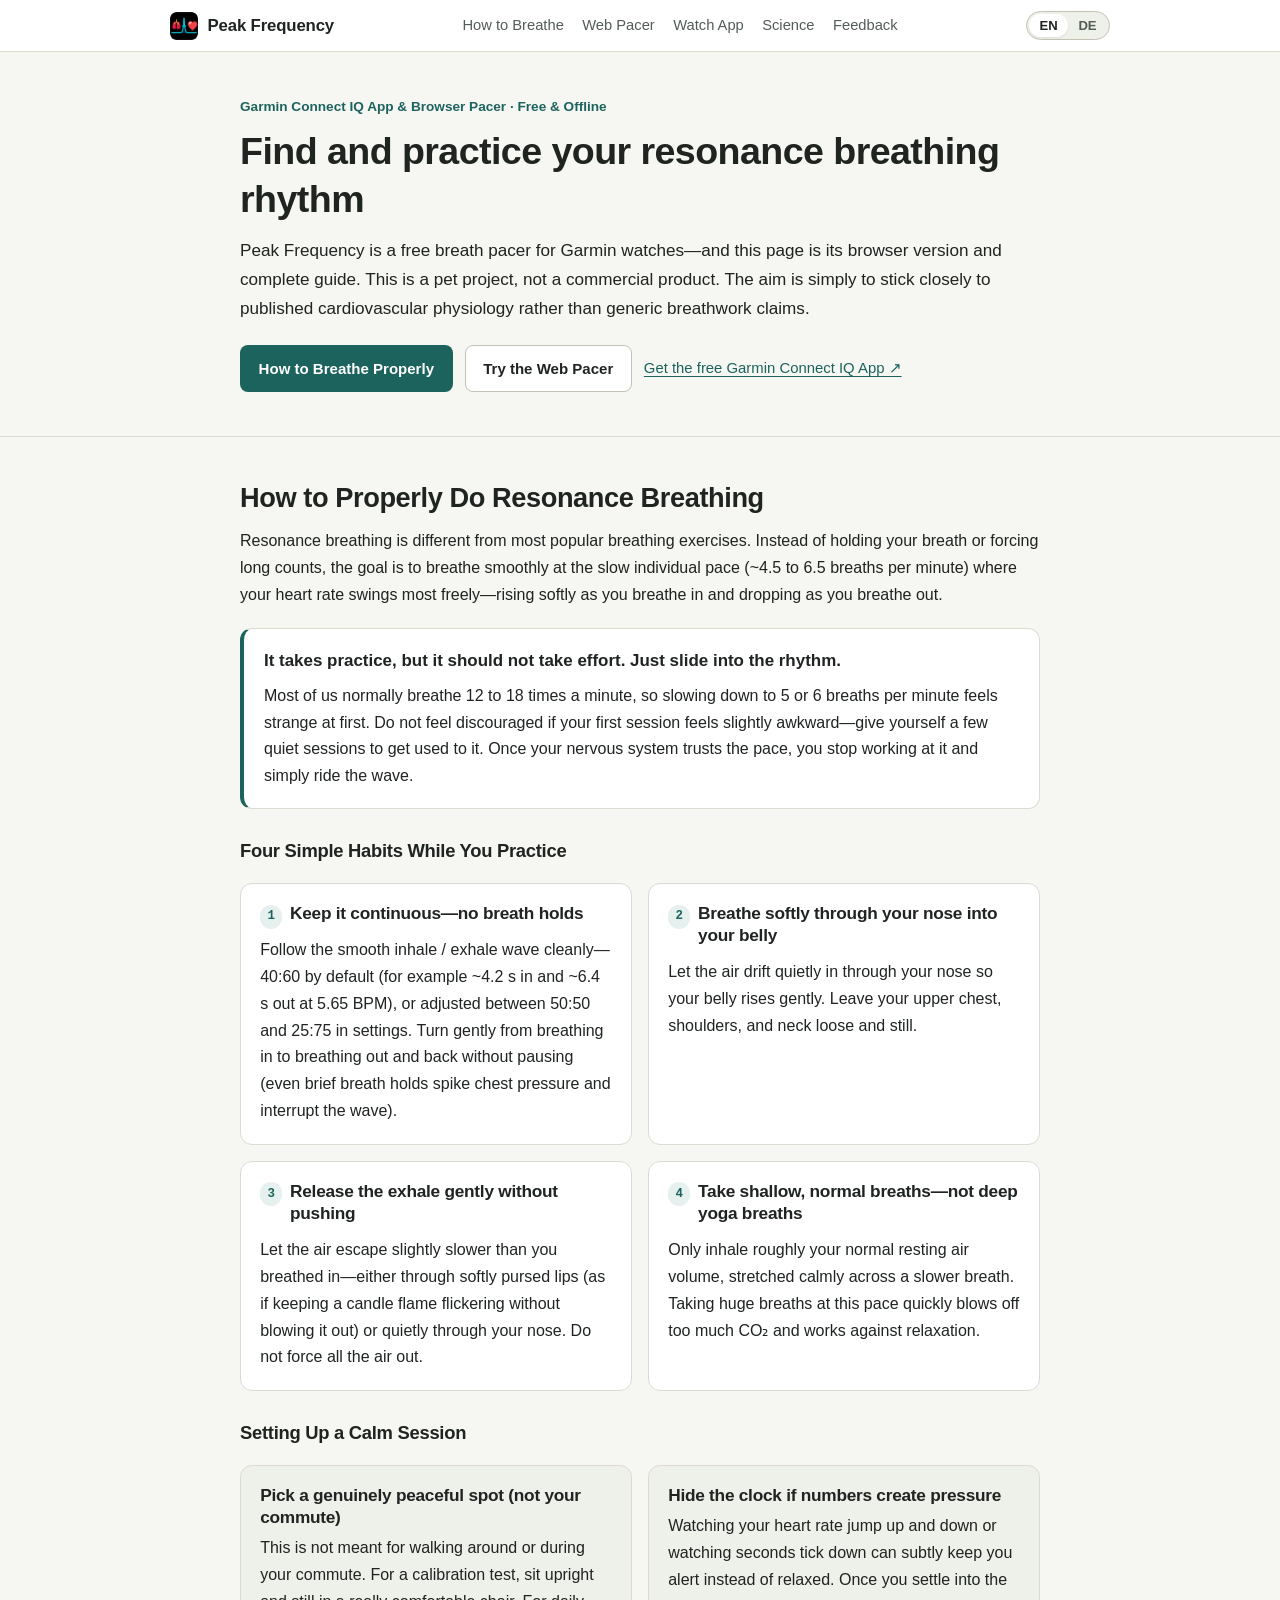
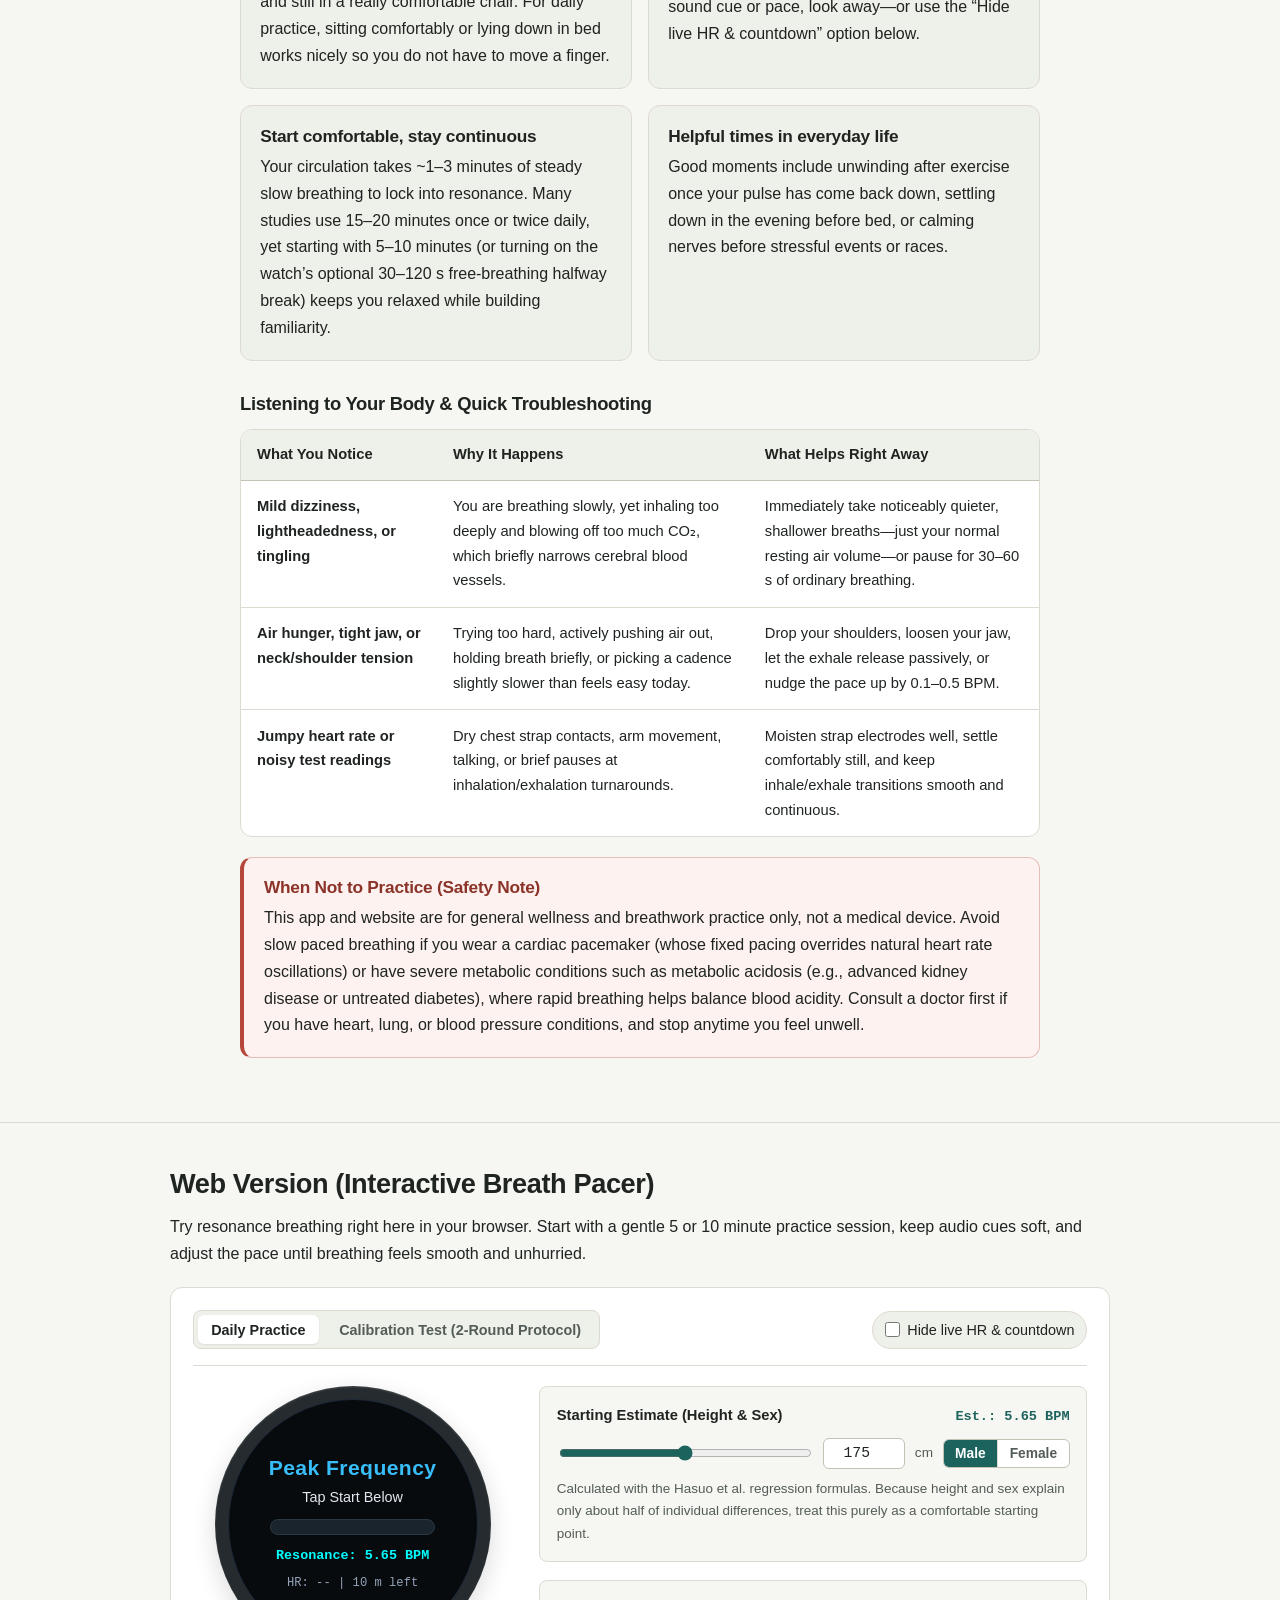
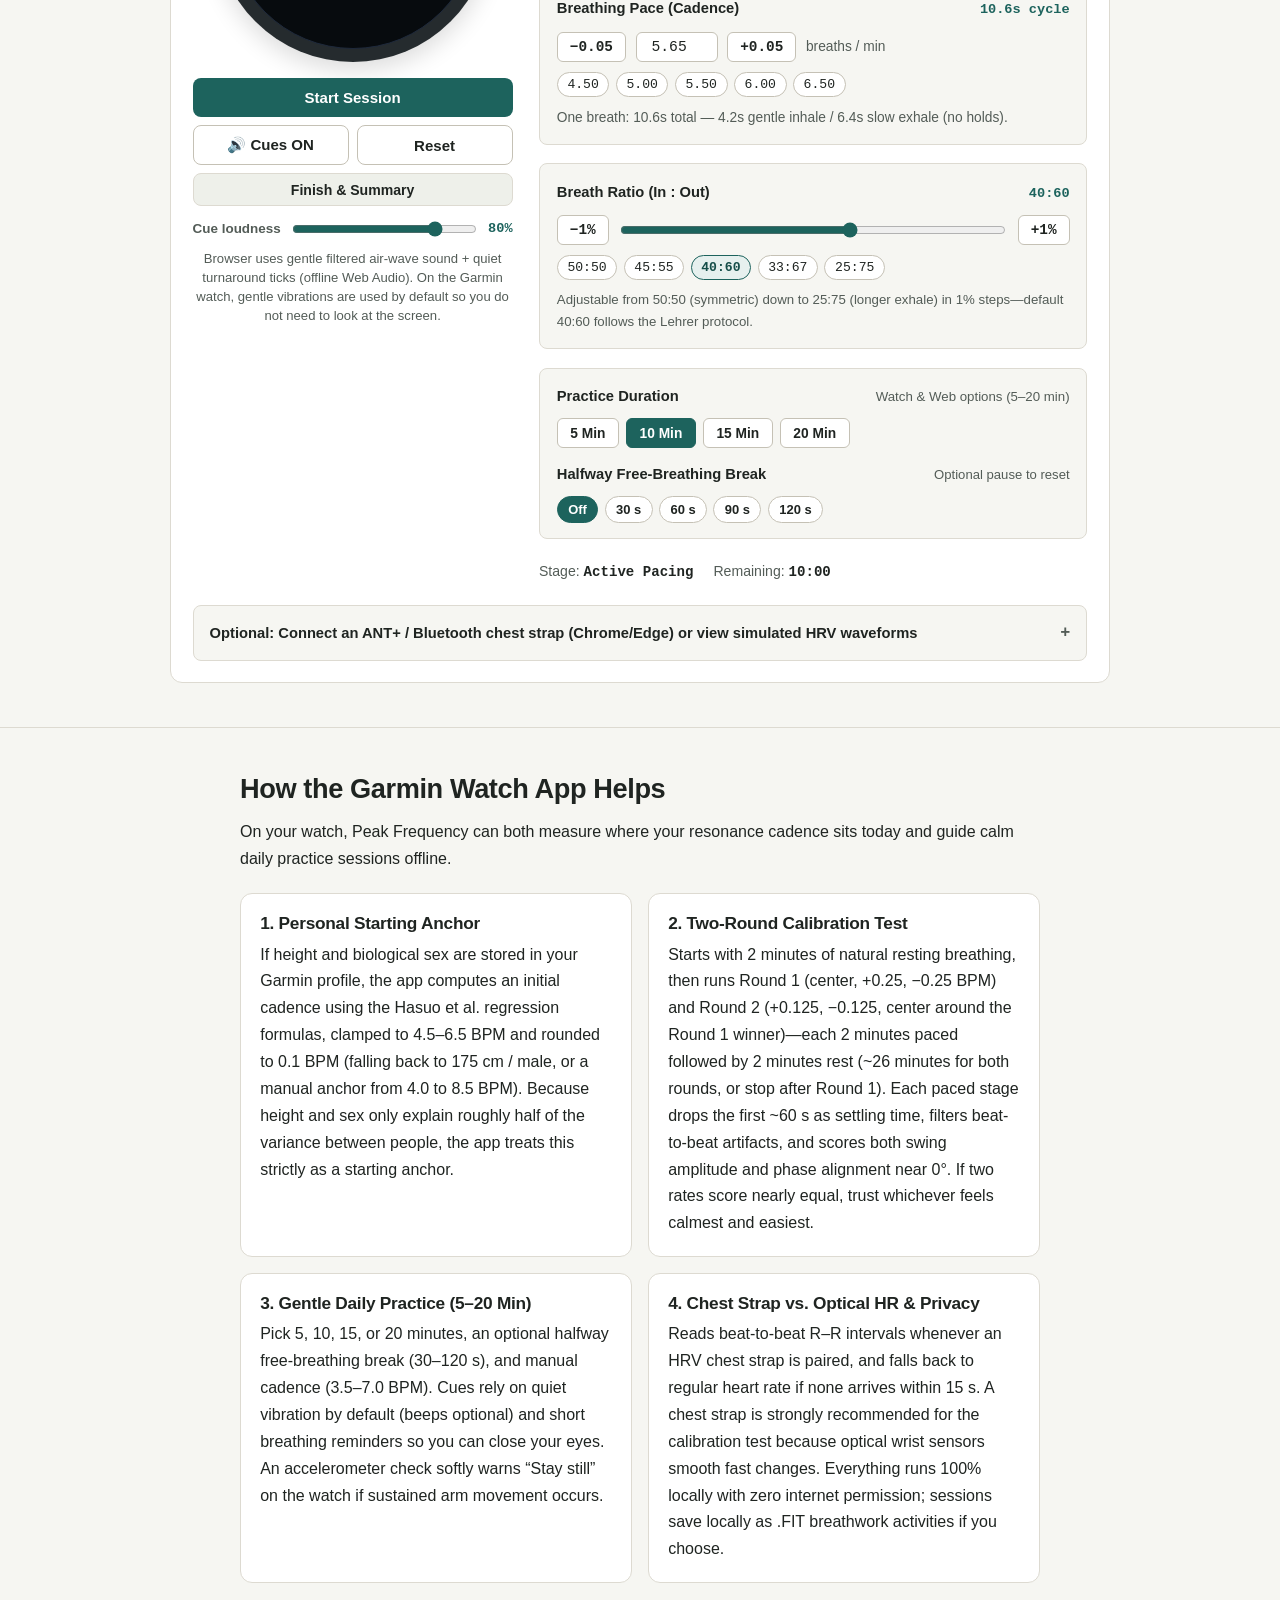
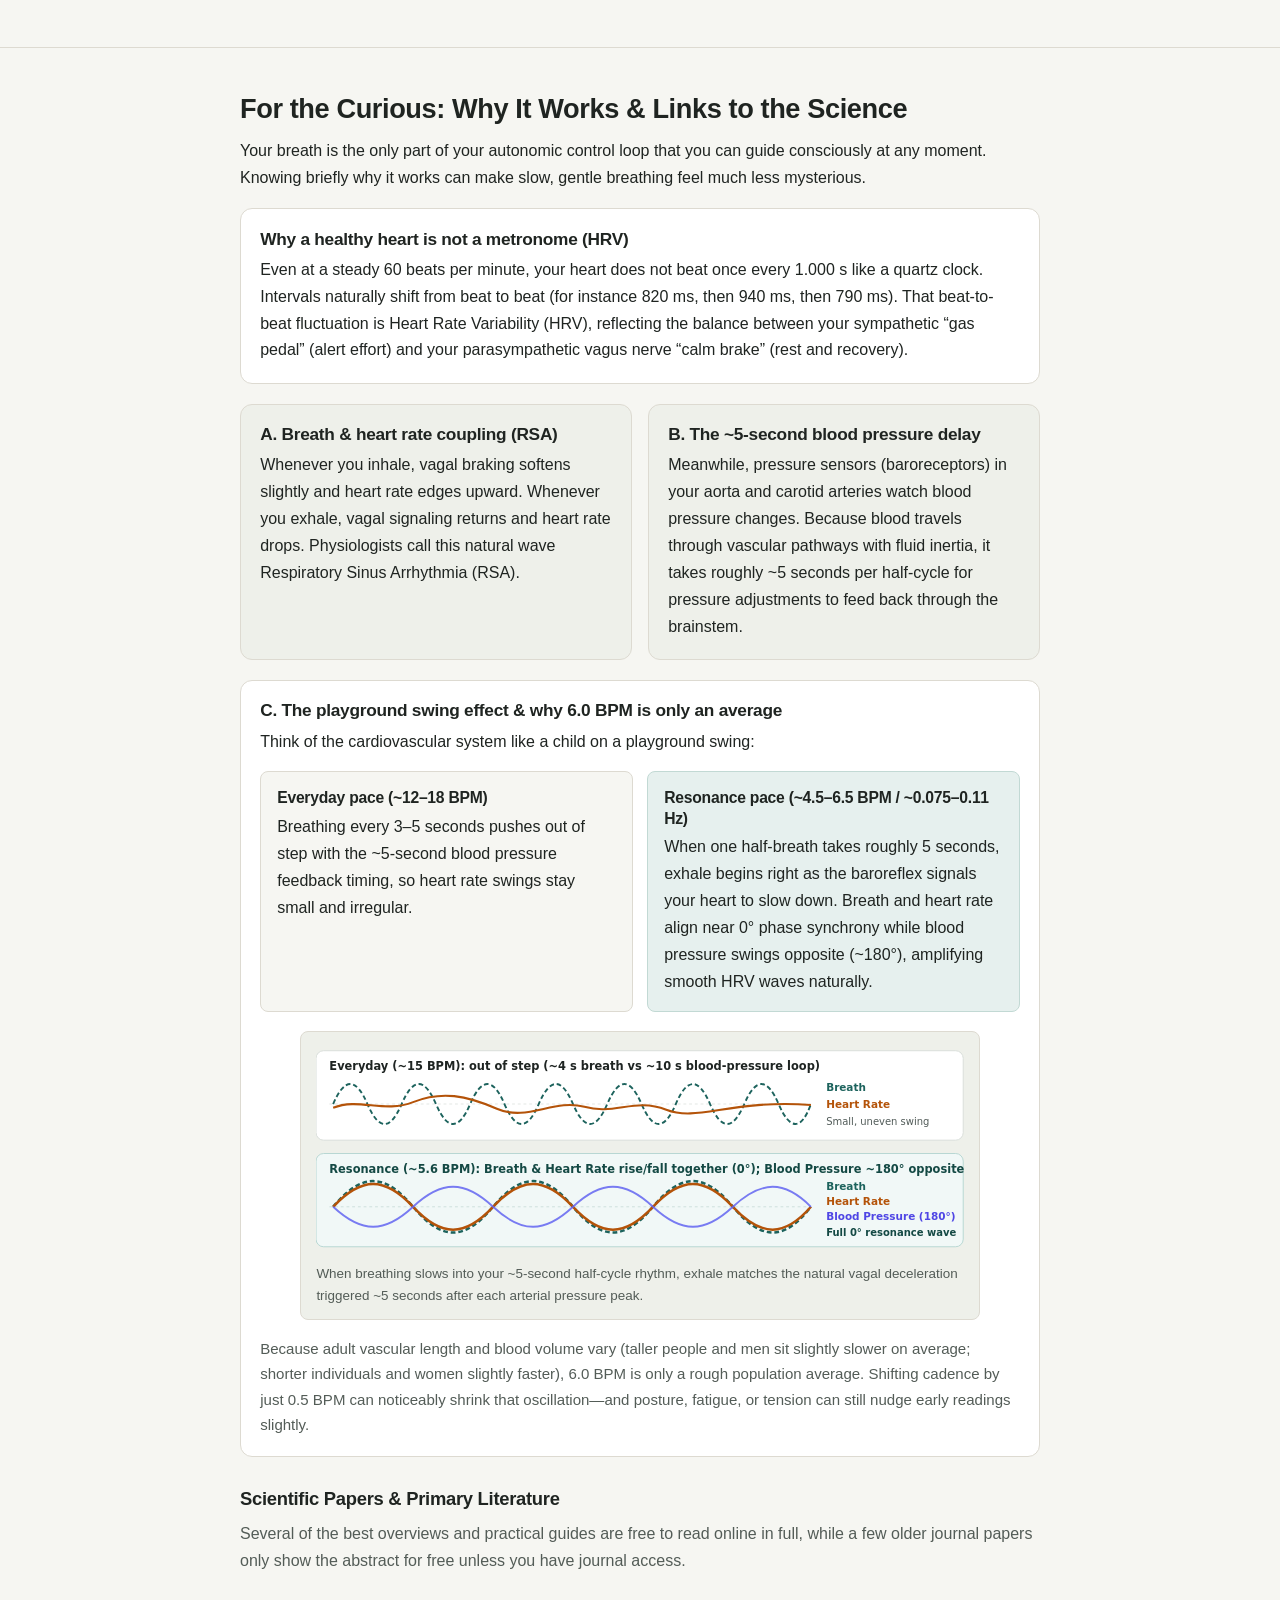
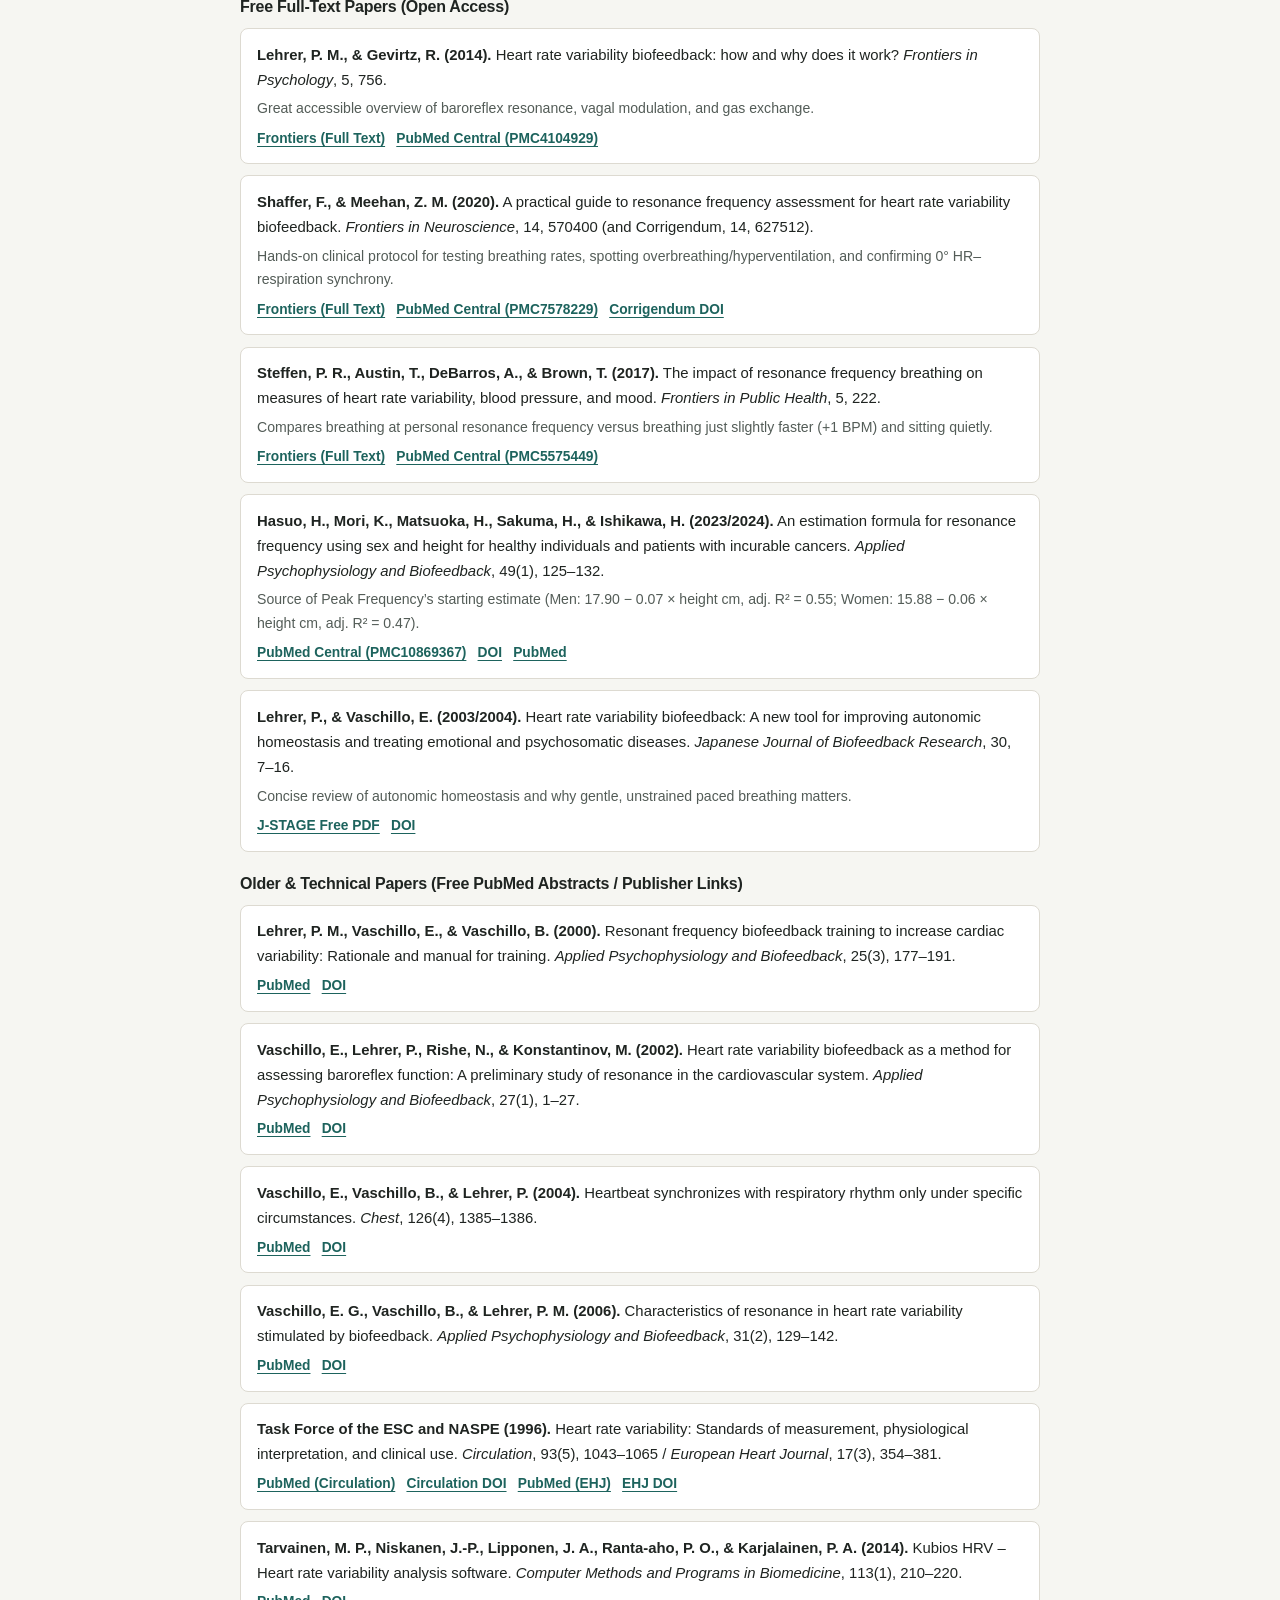
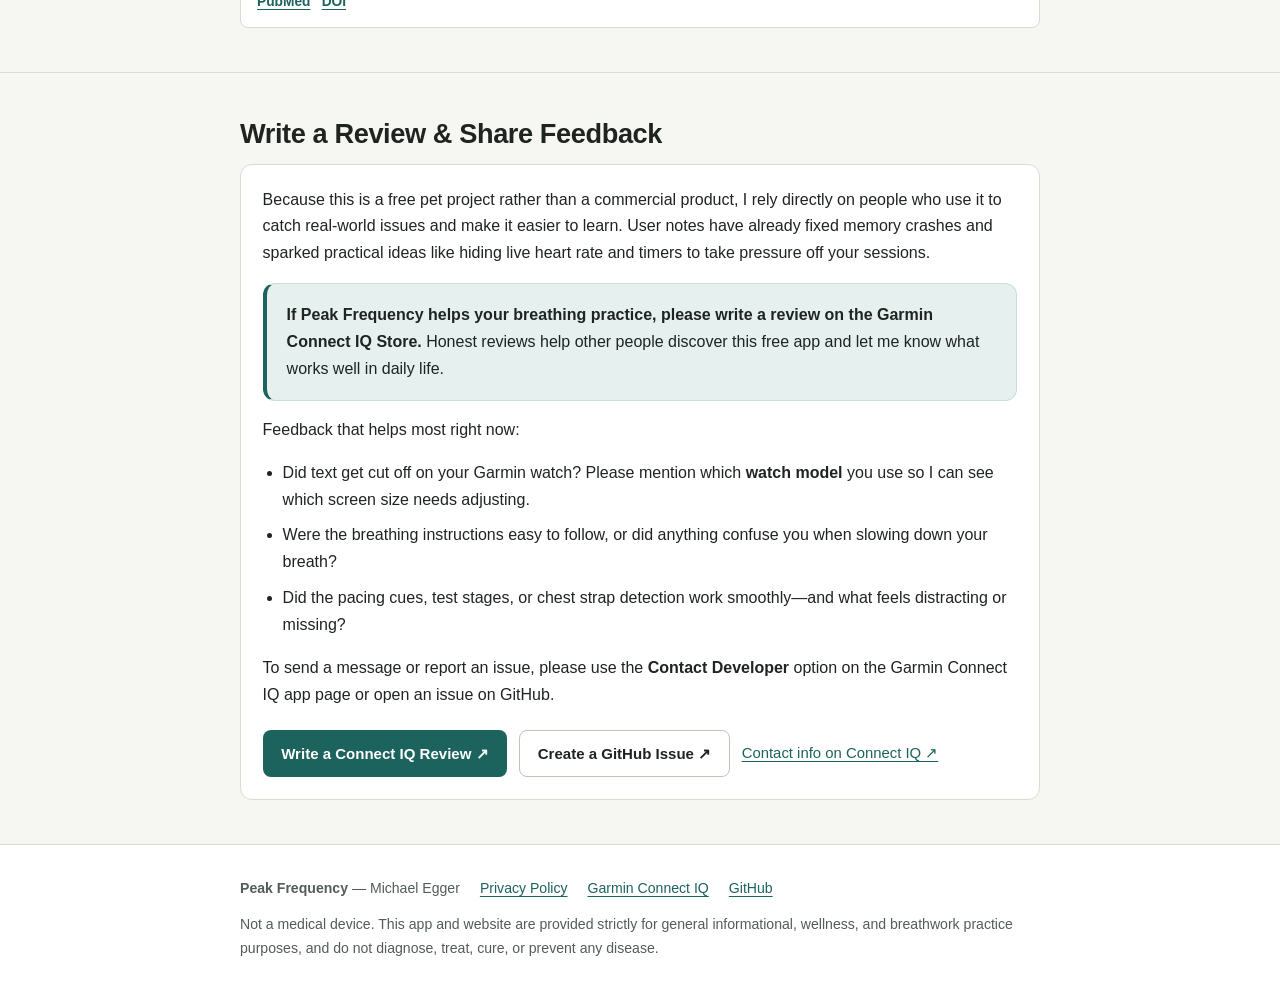
==== commit 33ca9a44: "remove note because fixed in 0.3.0" ====
--- a/docs/index.html
+++ b/docs/index.html
@@ -1358,12 +1358,6 @@
           Peak Frequency is a free breath pacer for Garmin watches—and this page is its browser version and complete guide. This is a pet project, not a commercial product. The aim is simply to stick closely to published cardiovascular physiology rather than generic breathwork claims.
         </p>
 
-        <div class="callout callout-warm">
-          <p data-copy="hero_ui_note">
-            <strong>Known watch screen issue:</strong> On some Garmin watch screen sizes, parts of the on-screen text can still get cut off. That is a layout bug I have not solved yet—if something is cut off on your watch, all instructions and the full pacer live right here on this page.
-          </p>
-        </div>
-
         <div class="btn-row">
           <a href="#how-to-breathe" class="btn btn-primary" data-copy="cta_learn">How to Breathe Properly</a>
           <a href="#pacer" class="btn btn-secondary" data-copy="cta_pacer">Try the Web Pacer</a>
@@ -1395,7 +1389,7 @@
               <h3 data-copy="rule1_title">Keep it continuous—no breath holds</h3>
             </div>
             <p data-copy="rule1_body">
-              Follow the 40% inhale / 60% exhale wave cleanly (for example ~4.2 s in and ~6.4 s out at 5.65 BPM). Turn gently from breathing in to breathing out and back without pausing (even brief breath holds spike chest pressure and interrupt the wave).
+              Follow the smooth inhale / exhale wave cleanly—40:60 by default (for example ~4.2 s in and ~6.4 s out at 5.65 BPM), or adjusted between 50:50 and 25:75 in settings. Turn gently from breathing in to breathing out and back without pausing (even brief breath holds spike chest pressure and interrupt the wave).
             </p>
           </div>
 
@@ -1613,6 +1607,29 @@
                 <div class="cycle-breakdown" id="cycleBreakdown">
                   One breath: 10.6 s total — 4.2 s gentle inhale / 6.4 s slow exhale (no holds).
                 </div>
+              </div>
+
+              <!-- Breath Ratio (In : Out, 50:50 to 25:75 in 1% steps) -->
+              <div class="control-group">
+                <div class="control-header">
+                  <label for="ratioSlider" class="control-label" data-copy="ratio_heading">Breath Ratio (In : Out)</label>
+                  <span class="control-readout" id="ratioReadout">40:60</span>
+                </div>
+                <div class="control-row">
+                  <button type="button" id="ratioMinusBtn" class="step-btn" aria-label="Decrease inhale share by 1 percent">−1%</button>
+                  <input type="range" id="ratioSlider" min="25" max="50" step="1" value="40" aria-label="Inhale percentage from 25 to 50 percent">
+                  <button type="button" id="ratioPlusBtn" class="step-btn" aria-label="Increase inhale share by 1 percent">+1%</button>
+                </div>
+                <div class="chip-row" id="ratioPresetChips" aria-label="Common breath ratio presets">
+                  <button type="button" class="chip-btn" data-ratio="50" aria-pressed="false">50:50</button>
+                  <button type="button" class="chip-btn" data-ratio="45" aria-pressed="false">45:55</button>
+                  <button type="button" class="chip-btn active" data-ratio="40" aria-pressed="true">40:60</button>
+                  <button type="button" class="chip-btn" data-ratio="33" aria-pressed="false">33:67</button>
+                  <button type="button" class="chip-btn" data-ratio="25" aria-pressed="false">25:75</button>
+                </div>
+                <p class="muted" style="font-size: 0.83rem; margin-top: 0.55rem;" data-copy="ratio_note">
+                  Adjustable from 50:50 (symmetric) down to 25:75 (longer exhale) in 1% steps—default 40:60 follows the Lehrer protocol.
+                </p>
               </div>
 
               <!-- Duration & Halfway Break (TRAIN mode) -->
@@ -2139,7 +2156,6 @@
           hero_eyebrow: 'Garmin Connect IQ App & Browser Pacer · Free & Offline',
           hero_title: 'Find and practice your resonance breathing rhythm',
           hero_intro: 'Peak Frequency is a free breath pacer for Garmin watches—and this page is its browser version and complete guide. This is a pet project, not a commercial product. The aim is simply to stick closely to published cardiovascular physiology rather than generic breathwork claims.',
-          hero_ui_note: '<strong>Known watch screen issue:</strong> On some Garmin watch screen sizes, parts of the on-screen text can still get cut off. That is a layout bug I have not solved yet—if something is cut off on your watch, all instructions and the full pacer live right here on this page.',
           cta_learn: 'How to Breathe Properly',
           cta_pacer: 'Try the Web Pacer',
           cta_store: 'Get the free Garmin Connect IQ App ↗',
@@ -2149,7 +2165,7 @@
           breathe_motto_body: 'Most of us normally breathe 12 to 18 times a minute, so slowing down to 5 or 6 breaths per minute feels strange at first. Do not feel discouraged if your first session feels slightly awkward—give yourself a few quiet sessions to get used to it. Once your nervous system trusts the pace, you stop working at it and simply ride the wave.',
           breathe_steps_heading: 'Four Simple Habits While You Practice',
           rule1_title: 'Keep it continuous—no breath holds',
-          rule1_body: 'Follow the 40% inhale / 60% exhale wave cleanly (for example ~4.2 s in and ~6.4 s out at 5.65 BPM). Turn gently from breathing in to breathing out and back without pausing (even brief breath holds spike chest pressure and interrupt the wave).',
+          rule1_body: 'Follow the smooth inhale / exhale wave cleanly—40:60 by default (for example ~4.2 s in and ~6.4 s out at 5.65 BPM), or adjusted between 50:50 and 25:75 in settings. Turn gently from breathing in to breathing out and back without pausing (even brief breath holds spike chest pressure and interrupt the wave).',
           rule2_title: 'Breathe softly through your nose into your belly',
           rule2_body: 'Let the air drift quietly in through your nose so your belly rises gently. Leave your upper chest, shoulders, and neck loose and still.',
           rule3_title: 'Release the exhale gently without pushing',
@@ -2192,6 +2208,8 @@
           est_note: 'Calculated with the Hasuo et al. regression formulas. Because height and sex explain only about half of individual differences, treat this purely as a comfortable starting point.',
           cadence_heading: 'Breathing Pace (Cadence)',
           bpm_unit_label: 'breaths / min',
+          ratio_heading: 'Breath Ratio (In : Out)',
+          ratio_note: 'Adjustable from 50:50 (symmetric) down to 25:75 (longer exhale) in 1% steps—default 40:60 follows the Lehrer protocol.',
           duration_heading: 'Practice Duration',
           duration_watch_note: 'Watch & Web options (5–20 min)',
           break_heading: 'Halfway Free-Breathing Break',
@@ -2330,7 +2348,6 @@
           hero_eyebrow: 'Garmin Connect IQ App & Browser-Pacer · Kostenlos & Offline',
           hero_title: 'Deinen persönlichen Resonanz-Atemrhythmus finden und üben',
           hero_intro: 'Peak Frequency ist ein kostenloser Atem-Pacer für Garmin-Uhren – und diese Seite ist die Browser-Version samt vollständiger Anleitung. Es ist ein privates Herzensprojekt, kein kommerzielles Produkt. Das Ziel ist schlicht, sich eng an die wissenschaftliche Physiologie zu halten statt an allgemeine Atem-Versprechen.',
-          hero_ui_note: '<strong>Bekanntes Darstellungsproblem auf manchen Uhren:</strong> Auf einigen Garmin-Displaygrößen wird Text am Rand noch abgeschnitten. Diesen Layout-Fehler habe ich noch nicht gelöst – falls auf deiner Uhr etwas abgeschnitten ist, findest du hier auf dieser Seite alle Hinweise und den kompletten Pacer.',
           cta_learn: 'So atmest du richtig',
           cta_pacer: 'Web-Pacer ausprobieren',
           cta_store: 'Kostenlos im Garmin Connect IQ Store ↗',
@@ -2340,7 +2357,7 @@
           breathe_motto_body: 'Normalerweise atmen wir im Alltag 12- bis 18-mal pro Minute. Auf 5 oder 6 Atemzüge pro Minute herunterzukommen fühlt sich am Anfang ungewohnt an – fast so, als müsse man besonders tief Luft holen. Das geht fast jedem so. Gib dir ein paar ruhige Durchgänge Zeit: Sobald dein Körper das Tempo kennt, musst du nichts mehr erzwingen.',
           breathe_steps_heading: 'Vier einfache Gewohnheiten für deine Übung',
           rule1_title: 'Fließender Übergang – kein Luftanhalten',
-          rule1_body: 'Folge der Welle aus 40 % Einatmen und 60 % Ausatmen (z. B. ~4,2 s ein und ~6,4 s aus bei 5,65 BPM). Gehe weich vom Einatmen ins Ausatmen über und zurück, ohne die Luft anzuhalten (selbst kurzes Anhalten erzeugt Brustdruck und stört die Welle).',
+          rule1_body: 'Folge der sanften Ein- und Ausatemwelle – standardmäßig 40:60 (z. B. ~4,2 s ein und ~6,4 s aus bei 5,65 BPM) oder in den Einstellungen von 50:50 bis 25:75 anpassbar. Gehe weich vom Einatmen ins Ausatmen über und zurück, ohne die Luft anzuhalten (selbst kurzes Anhalten erzeugt Brustdruck und stört die Welle).',
           rule2_title: 'Leise durch die Nase in den Bauch einatmen',
           rule2_body: 'Lass die Luft ruhig durch die Nase in deinen unteren Bauch strömen. Brustkorb, Schultern und Nacken bleiben dabei locker und ruhig.',
           rule3_title: 'Sanft ausatmen – nicht die Luft herauspressen',
@@ -2383,6 +2400,8 @@
           est_note: 'Berechnet mit den Regressionsformeln nach Hasuo et al. Da Körpergröße und Geschlecht nur etwa die Hälfte der Unterschiede zwischen Menschen erklären, dient dies nur als grober Startwert.',
           cadence_heading: 'Atemtempo (Kadenz)',
           bpm_unit_label: 'Atemzüge / Min.',
+          ratio_heading: 'Atemverhältnis (Ein : Aus)',
+          ratio_note: 'In 1-%-Schritten von 50:50 (symmetrisch) bis 25:75 (längeres Ausatmen) einstellbar – Standard 40:60 nach dem Lehrer-Protokoll.',
           duration_heading: 'Übungsdauer',
           duration_watch_note: 'Uhr & Web-Optionen (5–20 Min.)',
           break_heading: 'Halbzeitpause mit freiem Atmen',
@@ -2541,6 +2560,9 @@
       var selectedSex = (savedPrefs.sex === 'female') ? 'female' : 'male';
       var savedHeight = Math.max(130, Math.min(220, parseInt(savedPrefs.heightCm, 10) || 175));
       var savedCadence = Math.max(3.5, Math.min(8.5, parseFloat(savedPrefs.cadenceBpm) || parseFloat(PacerEngine.calculateEstimatedBpm(savedHeight, selectedSex))));
+      var inhaleRatioPct = (savedPrefs.inhaleRatioPct !== undefined && !isNaN(parseInt(savedPrefs.inhaleRatioPct, 10)))
+        ? Math.max(25, Math.min(50, parseInt(savedPrefs.inhaleRatioPct, 10)))
+        : 40;
       var sessionMode = 'TRAIN';
       var trainingDurationMin = ([5, 10, 15, 20].indexOf(parseInt(savedPrefs.durationMin, 10)) !== -1)
         ? parseInt(savedPrefs.durationMin, 10)
@@ -2561,6 +2583,7 @@
             sex: selectedSex,
             heightCm: parseInt(userHeightSlider.value, 10) || savedHeight,
             cadenceBpm: pacer ? pacer.engine.targetBpm : savedCadence,
+            inhaleRatioPct: inhaleRatioPct,
             durationMin: trainingDurationMin,
             halfwayBreakSec: halfwayBreakSec,
             hideTelemetry: hideTelemetry,
@@ -2611,6 +2634,11 @@
       var presetChipBtns = document.querySelectorAll('#presetChips .chip-btn');
       var cycleSecHint = document.getElementById('cycleSecHint');
       var cycleBreakdown = document.getElementById('cycleBreakdown');
+      var ratioSlider = document.getElementById('ratioSlider');
+      var ratioReadout = document.getElementById('ratioReadout');
+      var ratioMinusBtn = document.getElementById('ratioMinusBtn');
+      var ratioPlusBtn = document.getElementById('ratioPlusBtn');
+      var ratioPresetBtns = document.querySelectorAll('#ratioPresetChips .chip-btn');
 
       var trainDurationGroup = document.getElementById('trainDurationGroup');
       var durationBtns = document.querySelectorAll('.duration-btn');
@@ -2673,6 +2701,7 @@
       // Instantiate Pacer
       var pacer = new GarminPacer('#pacerDemoMount', {
         targetBpm: savedCadence,
+        inhaleRatioPct: inhaleRatioPct,
         sessionMode: 'TRAIN',
         trainingDurationMin: trainingDurationMin,
         halfwayBreakSec: halfwayBreakSec,
@@ -2844,8 +2873,8 @@
 
         var c = getCopy(currentLang);
         var cycleSec = 60.0 / clamped;
-        var inSec = cycleSec * 0.40;
-        var outSec = cycleSec * 0.60;
+        var inSec = cycleSec * (inhaleRatioPct / 100.0);
+        var outSec = cycleSec - inSec;
 
         if (cycleSecHint) {
           cycleSecHint.textContent = fmtNum(cycleSec, 1) + 's ' + c.cycle_unit;
@@ -2863,6 +2892,27 @@
           chip.setAttribute('aria-pressed', active ? 'true' : 'false');
         });
         savePrefs();
+      }
+
+      function updateRatioUI(pct, syncSlider) {
+        var clamped = Math.max(25, Math.min(50, Math.round(parseInt(pct, 10) || 40)));
+        inhaleRatioPct = clamped;
+        if (syncSlider && ratioSlider) {
+          ratioSlider.value = String(clamped);
+        }
+        if (ratioReadout) {
+          ratioReadout.textContent = clamped + ':' + (100 - clamped);
+        }
+        if (typeof pacer.setInhaleRatioPct === 'function') {
+          pacer.setInhaleRatioPct(clamped);
+        }
+        ratioPresetBtns.forEach(function (chip) {
+          var v = parseInt(chip.getAttribute('data-ratio'), 10);
+          var active = v === clamped;
+          chip.classList.toggle('active', active);
+          chip.setAttribute('aria-pressed', active ? 'true' : 'false');
+        });
+        updateCadenceUI(targetBpmInput ? targetBpmInput.value : savedCadence, false);
       }
 
       function updateEstimate(applyToCadence) {
@@ -3111,7 +3161,6 @@
 
         // Apply copy keys cleanly
         var htmlKeys = {
-          hero_ui_note: true,
           feedback_review_note: true,
           fb_item1: true,
           feedback_contact_note: true
@@ -3315,6 +3364,27 @@
       presetChipBtns.forEach(function (btn) {
         btn.addEventListener('click', function () {
           updateCadenceUI(btn.getAttribute('data-bpm'), true);
+        });
+      });
+
+      if (ratioMinusBtn) {
+        ratioMinusBtn.addEventListener('click', function () {
+          updateRatioUI(inhaleRatioPct - 1, true);
+        });
+      }
+      if (ratioPlusBtn) {
+        ratioPlusBtn.addEventListener('click', function () {
+          updateRatioUI(inhaleRatioPct + 1, true);
+        });
+      }
+      if (ratioSlider) {
+        ratioSlider.addEventListener('input', function () {
+          updateRatioUI(ratioSlider.value, false);
+        });
+      }
+      ratioPresetBtns.forEach(function (btn) {
+        btn.addEventListener('click', function () {
+          updateRatioUI(btn.getAttribute('data-ratio'), true);
         });
       });
 
@@ -3449,6 +3519,13 @@
       sexFemaleBtn.classList.toggle('active', selectedSex === 'female');
       sexFemaleBtn.setAttribute('aria-pressed', selectedSex === 'female' ? 'true' : 'false');
       targetBpmInput.value = savedCadence.toFixed(2);
+      if (ratioSlider) ratioSlider.value = String(inhaleRatioPct);
+      if (ratioReadout) ratioReadout.textContent = inhaleRatioPct + ':' + (100 - inhaleRatioPct);
+      ratioPresetBtns.forEach(function (b) {
+        var active = parseInt(b.getAttribute('data-ratio'), 10) === inhaleRatioPct;
+        b.classList.toggle('active', active);
+        b.setAttribute('aria-pressed', active ? 'true' : 'false');
+      });
       if (chkHideTelemetry) chkHideTelemetry.checked = hideTelemetry;
       if (audioVolumeSlider) audioVolumeSlider.value = savedVolumePct;
       if (audioVolumeVal) audioVolumeVal.textContent = savedVolumePct + '%';
